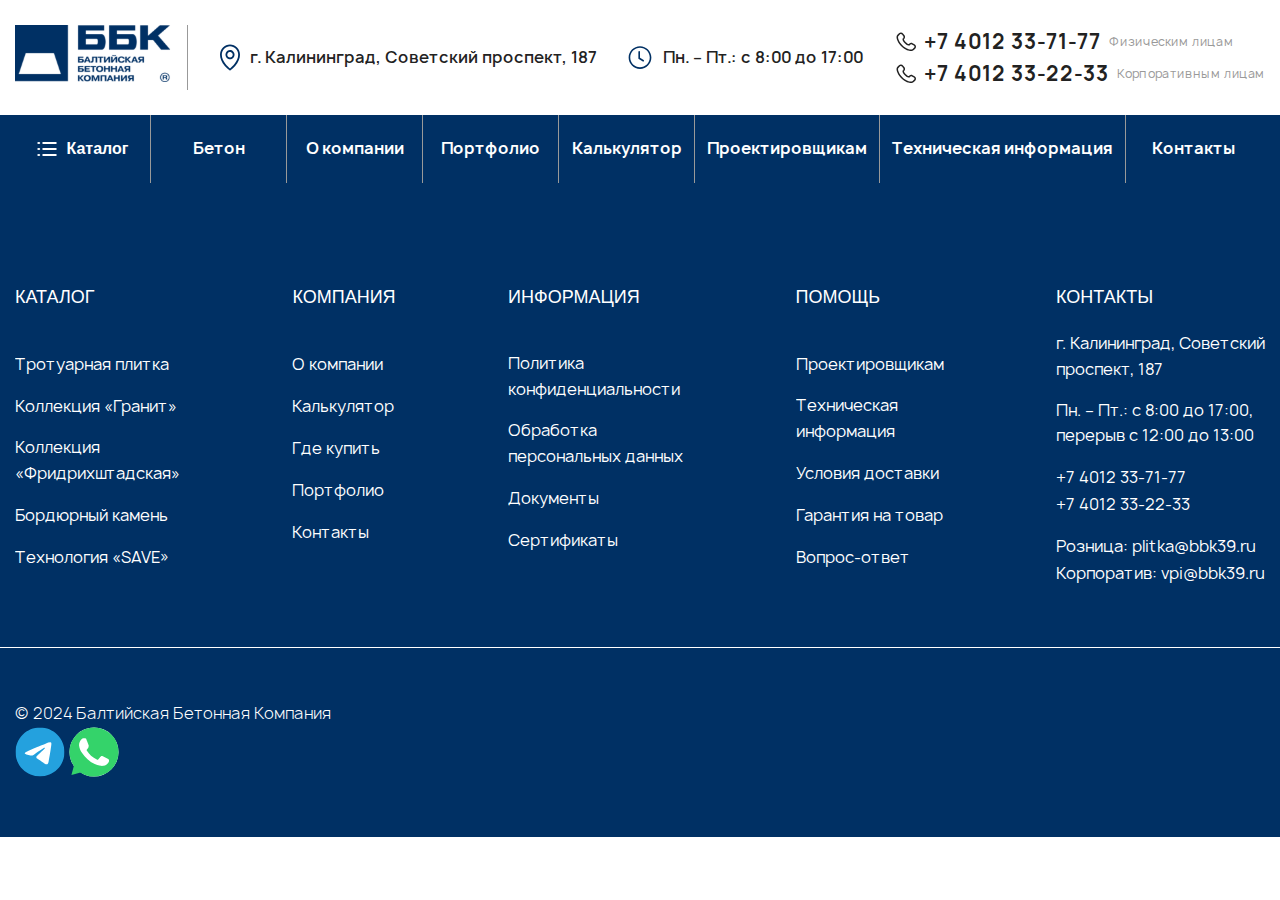
==== index.html @ 53e2f86b "header menu the end" ====
<!DOCTYPE html>
<html lang="ru">
<head>
    <meta charset="UTF-8">
    <meta name="viewport" content="width=device-width, initial-scale=1.0">
    <title>BBK</title>
    <link rel="icon" href="./images/icons/icon.svg">
    <!-- Swiper css -->
    <link rel="stylesheet" href="https://cdn.jsdelivr.net/npm/swiper@11/swiper-bundle.min.css" />
    <!-- css file -->
    <!-- bootstrap -->
    <link href="https://cdn.jsdelivr.net/npm/bootstrap@5.3.2/dist/css/bootstrap.min.css" rel="stylesheet" integrity="sha384-T3c6CoIi6uLrA9TneNEoa7RxnatzjcDSCmG1MXxSR1GAsXEV/Dwwykc2MPK8M2HN" crossorigin="anonymous">
    <!-- bootstrap -->
    <!-- fonts -->
    <link rel="stylesheet" href="./fonts/Manrope/stylesheet.css">
    <!-- fonts -->
    <!-- css link -->
    <link rel="stylesheet" href="./css/style.css">
    <!-- css link -->
</head>
<body>
    <div class="wrapper">

        <!-- header -->
        <header class="header">
            <div class="header_top">
                <div class="main_container">
                    <a href="/" class="header_logo">
                        <img src="./images/logo/header_logo.svg" alt="">
                    </a>
                    <ul class="header_location">
                        <li>
                            <svg width="20" height="27" viewBox="0 0 20 27" fill="none" xmlns="http://www.w3.org/2000/svg">
                                <path d="M10 6.07148C9.10099 6.07148 8.22218 6.34379 7.47468 6.85395C6.72718 7.36412 6.14458 8.08925 5.80055 8.93763C5.45651 9.78601 5.3665 10.7195 5.54188 11.6202C5.71727 12.5208 6.15019 13.3481 6.78588 13.9974C7.42157 14.6467 8.23149 15.0889 9.11323 15.2681C9.99496 15.4472 10.9089 15.3553 11.7395 15.0039C12.57 14.6525 13.2799 14.0574 13.7794 13.2938C14.2789 12.5303 14.5455 11.6327 14.5455 10.7144C14.5455 9.48301 14.0666 8.30207 13.2141 7.43136C12.3617 6.56065 11.2055 6.07148 10 6.07148ZM10 13.5001C9.4606 13.5001 8.93331 13.3367 8.48481 13.0306C8.03631 12.7245 7.68675 12.2895 7.48033 11.7804C7.27391 11.2714 7.2199 10.7113 7.32513 10.1709C7.43036 9.63054 7.69011 9.13416 8.07153 8.74457C8.45294 8.35498 8.9389 8.08966 9.46794 7.98217C9.99697 7.87468 10.5453 7.92985 11.0437 8.1407C11.542 8.35154 11.968 8.7086 12.2676 9.16671C12.5673 9.62483 12.7273 10.1634 12.7273 10.7144C12.7273 11.4532 12.4399 12.1618 11.9285 12.6842C11.417 13.2066 10.7233 13.5001 10 13.5001ZM10 0.5C7.34876 0.503072 4.80697 1.58021 2.93225 3.49512C1.05754 5.41002 0.00300765 8.00631 0 10.7144C0 14.3591 1.64886 18.222 4.77273 21.8864C6.17639 23.5422 7.7562 25.0333 9.48295 26.332C9.63581 26.4413 9.81792 26.5 10.0045 26.5C10.1912 26.5 10.3733 26.4413 10.5261 26.332C12.2497 25.0327 13.8264 23.5417 15.2273 21.8864C18.3466 18.222 20 14.3591 20 10.7144C19.997 8.00631 18.9425 5.41002 17.0677 3.49512C15.193 1.58021 12.6512 0.503072 10 0.5ZM10 24.411C8.12159 22.902 1.81818 17.3595 1.81818 10.7144C1.81818 8.49791 2.68019 6.37222 4.21458 4.80494C5.74897 3.23765 7.83005 2.35716 10 2.35716C12.17 2.35716 14.251 3.23765 15.7854 4.80494C17.3198 6.37222 18.1818 8.49791 18.1818 10.7144C18.1818 17.3572 11.8784 22.902 10 24.411Z" fill="#003064"/>
                            </svg>
                            г. Калининград, Советский проспект, 187
                        </li>
                        <li>
                            <svg width="26" height="27" viewBox="0 0 26 27" fill="none" xmlns="http://www.w3.org/2000/svg">
                                <path d="M13 24.875C6.7275 24.875 1.625 19.7725 1.625 13.5C1.625 7.2275 6.7275 2.125 13 2.125C19.2725 2.125 24.375 7.2275 24.375 13.5C24.375 19.7725 19.2725 24.875 13 24.875ZM13 3.75C7.62125 3.75 3.25 8.12125 3.25 13.5C3.25 18.8787 7.62125 23.25 13 23.25C18.3787 23.25 22.75 18.8787 22.75 13.5C22.75 8.12125 18.3787 3.75 13 3.75Z" fill="#003064"/>
                                <path d="M16.25 17.5625C16.1038 17.5625 15.9575 17.53 15.8275 17.4488L11.765 15.0113C11.6452 14.9383 11.5464 14.8357 11.478 14.7132C11.4097 14.5908 11.3742 14.4527 11.375 14.3125V7.8125C11.375 7.3575 11.7325 7 12.1875 7C12.6425 7 13 7.3575 13 7.8125V13.8575L16.6725 16.0512C16.8238 16.144 16.9407 16.2835 17.0055 16.4486C17.0704 16.6137 17.0796 16.7955 17.0319 16.9664C16.9841 17.1373 16.8819 17.2879 16.7408 17.3955C16.5997 17.503 16.4274 17.5617 16.25 17.5625Z" fill="#003064"/>
                            </svg>
                            Пн. – Пт.: с 8:00 до 17:00
                        </li>
                    </ul>
                    <ul class="header_contact">
                        <li>
                            <a href="tel:+74012337177">
                                <svg width="20" height="19" viewBox="0 0 20 19" fill="none" xmlns="http://www.w3.org/2000/svg">
                                    <path d="M13.8792 13.141L14.3352 12.688L13.2762 11.624L12.8222 12.077L13.8792 13.141ZM15.8642 12.498L17.7752 13.537L18.4902 12.219L16.5802 11.181L15.8642 12.498ZM18.1422 15.601L16.7222 17.014L17.7792 18.077L19.1992 16.665L18.1422 15.601ZM15.8562 17.468C14.4062 17.604 10.6562 17.483 6.59417 13.445L5.53617 14.508C9.96817 18.915 14.1872 19.131 15.9962 18.962L15.8562 17.468ZM6.59417 13.445C2.72317 9.59496 2.08117 6.35796 2.00117 4.95296L0.503173 5.03796C0.603173 6.80596 1.39817 10.394 5.53617 14.508L6.59417 13.445ZM7.96917 7.26496L8.25617 6.97896L7.20017 5.91596L6.91317 6.20096L7.96917 7.26496ZM8.48417 3.34396L7.22417 1.65996L6.02317 2.55996L7.28317 4.24296L8.48417 3.34396ZM2.98317 1.29296L1.41317 2.85296L2.47117 3.91696L4.04017 2.35696L2.98317 1.29296ZM7.44117 6.73296C6.91117 6.20096 6.91117 6.20096 6.91117 6.20296H6.90917L6.90617 6.20696C6.85865 6.25487 6.8161 6.30748 6.77917 6.36396C6.72517 6.44396 6.66617 6.54896 6.61617 6.68196C6.49445 7.02529 6.46412 7.39437 6.52817 7.75296C6.66217 8.61796 7.25817 9.76096 8.78417 11.279L9.84217 10.215C8.41317 8.79496 8.07317 7.93096 8.01017 7.52296C7.98017 7.32896 8.01117 7.23296 8.02017 7.21096C8.02617 7.19763 8.02617 7.19563 8.02017 7.20496C8.01126 7.21876 8.00122 7.2318 7.99017 7.24396L7.98017 7.25396L7.97017 7.26296L7.44117 6.73296ZM8.78417 11.279C10.3112 12.797 11.4602 13.389 12.3262 13.521C12.7692 13.589 13.1262 13.535 13.3972 13.434C13.549 13.3784 13.6908 13.2987 13.8172 13.198L13.8672 13.153L13.8742 13.147L13.8772 13.144L13.8782 13.142C13.8782 13.142 13.8792 13.141 13.3502 12.609C12.8202 12.077 12.8232 12.076 12.8232 12.076L12.8252 12.074L12.8272 12.072L12.8332 12.067L12.8432 12.057L12.8812 12.027C12.8905 12.021 12.8882 12.0216 12.8742 12.029C12.8492 12.038 12.7512 12.069 12.5542 12.039C12.1402 11.975 11.2702 11.635 9.84217 10.215L8.78417 11.279ZM7.22417 1.65896C6.20417 0.29896 4.20017 0.0829599 2.98317 1.29296L4.04017 2.35696C4.57217 1.82796 5.51617 1.88296 6.02317 2.55996L7.22417 1.65896ZM2.00217 4.95396C1.98217 4.60796 2.14117 4.24596 2.47117 3.91796L1.41217 2.85396C0.875174 3.38796 0.452173 4.14396 0.503173 5.03796L2.00217 4.95396ZM16.7222 17.014C16.4482 17.288 16.1522 17.442 15.8572 17.469L15.9962 18.962C16.7312 18.893 17.3322 18.523 17.7802 18.078L16.7222 17.014ZM8.25617 6.97896C9.24117 5.99996 9.31417 4.45296 8.48517 3.34496L7.28417 4.24396C7.68717 4.78296 7.62717 5.48996 7.19917 5.91696L8.25617 6.97896ZM17.7762 13.538C18.5932 13.982 18.7202 15.028 18.1432 15.602L19.2012 16.665C20.5412 15.332 20.1282 13.109 18.4912 12.22L17.7762 13.538ZM14.3352 12.689C14.7192 12.307 15.3372 12.213 15.8652 12.499L16.5812 11.182C15.4972 10.592 14.1532 10.755 13.2772 11.625L14.3352 12.689Z" fill="#222222"/>
                                </svg>
                                +7 4012 33-71-77
                            </a>
                            <span>
                                Физическим лицам
                            </span>
                        </li>
                        <li>
                            <a href="tel:+74012332233">
                                <svg width="20" height="19" viewBox="0 0 20 19" fill="none" xmlns="http://www.w3.org/2000/svg">
                                    <path d="M13.8792 13.141L14.3352 12.688L13.2762 11.624L12.8222 12.077L13.8792 13.141ZM15.8642 12.498L17.7752 13.537L18.4902 12.219L16.5802 11.181L15.8642 12.498ZM18.1422 15.601L16.7222 17.014L17.7792 18.077L19.1992 16.665L18.1422 15.601ZM15.8562 17.468C14.4062 17.604 10.6562 17.483 6.59417 13.445L5.53617 14.508C9.96817 18.915 14.1872 19.131 15.9962 18.962L15.8562 17.468ZM6.59417 13.445C2.72317 9.59496 2.08117 6.35796 2.00117 4.95296L0.503173 5.03796C0.603173 6.80596 1.39817 10.394 5.53617 14.508L6.59417 13.445ZM7.96917 7.26496L8.25617 6.97896L7.20017 5.91596L6.91317 6.20096L7.96917 7.26496ZM8.48417 3.34396L7.22417 1.65996L6.02317 2.55996L7.28317 4.24296L8.48417 3.34396ZM2.98317 1.29296L1.41317 2.85296L2.47117 3.91696L4.04017 2.35696L2.98317 1.29296ZM7.44117 6.73296C6.91117 6.20096 6.91117 6.20096 6.91117 6.20296H6.90917L6.90617 6.20696C6.85865 6.25487 6.8161 6.30748 6.77917 6.36396C6.72517 6.44396 6.66617 6.54896 6.61617 6.68196C6.49445 7.02529 6.46412 7.39437 6.52817 7.75296C6.66217 8.61796 7.25817 9.76096 8.78417 11.279L9.84217 10.215C8.41317 8.79496 8.07317 7.93096 8.01017 7.52296C7.98017 7.32896 8.01117 7.23296 8.02017 7.21096C8.02617 7.19763 8.02617 7.19563 8.02017 7.20496C8.01126 7.21876 8.00122 7.2318 7.99017 7.24396L7.98017 7.25396L7.97017 7.26296L7.44117 6.73296ZM8.78417 11.279C10.3112 12.797 11.4602 13.389 12.3262 13.521C12.7692 13.589 13.1262 13.535 13.3972 13.434C13.549 13.3784 13.6908 13.2987 13.8172 13.198L13.8672 13.153L13.8742 13.147L13.8772 13.144L13.8782 13.142C13.8782 13.142 13.8792 13.141 13.3502 12.609C12.8202 12.077 12.8232 12.076 12.8232 12.076L12.8252 12.074L12.8272 12.072L12.8332 12.067L12.8432 12.057L12.8812 12.027C12.8905 12.021 12.8882 12.0216 12.8742 12.029C12.8492 12.038 12.7512 12.069 12.5542 12.039C12.1402 11.975 11.2702 11.635 9.84217 10.215L8.78417 11.279ZM7.22417 1.65896C6.20417 0.29896 4.20017 0.0829599 2.98317 1.29296L4.04017 2.35696C4.57217 1.82796 5.51617 1.88296 6.02317 2.55996L7.22417 1.65896ZM2.00217 4.95396C1.98217 4.60796 2.14117 4.24596 2.47117 3.91796L1.41217 2.85396C0.875174 3.38796 0.452173 4.14396 0.503173 5.03796L2.00217 4.95396ZM16.7222 17.014C16.4482 17.288 16.1522 17.442 15.8572 17.469L15.9962 18.962C16.7312 18.893 17.3322 18.523 17.7802 18.078L16.7222 17.014ZM8.25617 6.97896C9.24117 5.99996 9.31417 4.45296 8.48517 3.34496L7.28417 4.24396C7.68717 4.78296 7.62717 5.48996 7.19917 5.91696L8.25617 6.97896ZM17.7762 13.538C18.5932 13.982 18.7202 15.028 18.1432 15.602L19.2012 16.665C20.5412 15.332 20.1282 13.109 18.4912 12.22L17.7762 13.538ZM14.3352 12.689C14.7192 12.307 15.3372 12.213 15.8652 12.499L16.5812 11.182C15.4972 10.592 14.1532 10.755 13.2772 11.625L14.3352 12.689Z" fill="#222222"/>
                                </svg>
                                +7 4012 33-22-33
                            </a>
                            <span>
                                Корпоративным лицам
                            </span>
                        </li>
                    </ul>
                    <button class="header_burger">
                        <svg width="30" height="20" viewBox="0 0 30 20" fill="none" xmlns="http://www.w3.org/2000/svg">
                            <rect y="0.5" width="30" height="3" rx="1" fill="#003064"/>
                            <rect y="8.5" width="30" height="3" rx="1" fill="#003064"/>
                            <rect y="16.5" width="30" height="3" rx="1" fill="#003064"/>
                        </svg>
                    </button>
                </div>
            </div>
            <div class="header_bottom">
                <div class="main_container">
                    <ul>
                        <li>
                            <button>
                                <svg width="20" height="14" viewBox="0 0 20 14" fill="none" xmlns="http://www.w3.org/2000/svg">
                                    <ellipse cx="1.75" cy="1" rx="1.5" ry="1" fill="white"/>
                                    <path d="M6.25 1H18.75" stroke="white" stroke-width="2" stroke-linecap="round"/>
                                    <ellipse cx="1.75" cy="7" rx="1.5" ry="1" fill="white"/>
                                    <path d="M6.25 7H18.75" stroke="white" stroke-width="2" stroke-linecap="round"/>
                                    <ellipse cx="1.75" cy="13" rx="1.5" ry="1" fill="white"/>
                                    <path d="M6.25 13H18.75" stroke="white" stroke-width="2" stroke-linecap="round"/>
                                </svg>
                                Каталог
                            </button>
                        </li>
                        <li>
                            <a href="#">
                                Бетон
                            </a>
                        </li>
                        <li>
                            <a href="#">
                                О компании
                            </a>
                        </li>
                        <li>
                            <a href="#">
                                Портфолио
                            </a>
                        </li>
                        <li>
                            <a href="#">
                                Калькулятор
                            </a>
                        </li>
                        <li>
                            <a href="#">
                                Проектировщикам
                            </a>
                        </li>
                        <li>
                            <a href="#">
                                Техническая информация
                            </a>
                        </li>
                        <li>
                            <a href="#">
                                Контакты
                            </a>
                        </li>
                    </ul>
                </div>
            </div>
        </header>
        <!-- header -->

        <!-- header_menu -->
        <div class="header_menu_bg">
            <div class="header_menu">
                <div class="header_menu_head">
                    <div class="main_container">
                        <a href="/" class="header_logo">
                            <img src="./images/logo/header_logo.svg" alt="">
                        </a>
                        <button class="header_menu_close">
                            <svg width="14" height="14" viewBox="0 0 14 14" fill="none" xmlns="http://www.w3.org/2000/svg">
                                <path d="M1 13L13 1M13 13L1 1" stroke="#999999" stroke-linecap="round"/>
                            </svg>
                        </button>
                    </div>
                </div>
                <div class="main_container">
                    <ul class="header_menu_link">
                        <li>
                            <a href="#" class="catalog_btn">
                                Каталог
                                <svg width="6" height="8" viewBox="0 0 6 8" fill="none" xmlns="http://www.w3.org/2000/svg">
                                    <path d="M6 3.99805L1.5 7.02913L1.5 0.966958L6 3.99805Z" fill="#003064"/>
                                </svg>
                            </a>
                        </li>
                        <li>
                            <a href="#">
                                Бетон
                            </a>
                        </li>
                        <li>
                            <a href="#">
                                О компании
                            </a>
                        </li>
                        <li>
                            <a href="#">
                                О компании
                            </a>
                        </li>
                        <li>
                            <a href="#">
                                Калькулятор
                            </a>
                        </li>
                        <li>
                            <a href="#">
                                Проектировщикам
                            </a>
                        </li>
                        <li>
                            <a href="#">
                                Техническая информация
                            </a>
                        </li>
                        <li>
                            <a href="#">
                                Контакты
                            </a>
                        </li>
                    </ul>
                    <div class="catalog_in">
                        <button class="catalog_close">
                            <svg width="6" height="8" viewBox="0 0 6 8" fill="none" xmlns="http://www.w3.org/2000/svg">
                                <g opacity="0.9">
                                <path d="M0 4.00195L4.5 0.970866V7.03304L0 4.00195Z" fill="#003064"/>
                                </g>
                            </svg>
                            Меню
                        </button>
                        <button class="title_block active">
                            <svg width="23" height="23" viewBox="0 0 23 23" fill="none" xmlns="http://www.w3.org/2000/svg">
                                <rect x="0.5" y="0.5" width="22" height="22" stroke="#003064"/>
                                <rect x="4" y="3" width="7" height="9" rx="1" fill="#003064"/>
                                <rect x="12" y="10" width="7" height="10" rx="1" fill="#003064"/>
                                <rect x="12" y="3" width="7" height="6" rx="1" fill="#003064"/>
                                <rect x="4" y="14" width="7" height="6" rx="1" fill="#003064"/>
                            </svg>
                            Тротуарная плитка
                        </button>
                        <div class="catalog_in_block">
                            <span>
                                Группа эксплуатации А, Б (h-60 мм)
                            </span>
                            <div class="icons">
                                <svg width="23" height="23" viewBox="0 0 23 23" fill="none" xmlns="http://www.w3.org/2000/svg">
                                    <path d="M22.5032 19.7228H21.1465V19.0068H22.5032V19.7228Z" fill="#003064"/>
                                    <path d="M6.306 19.7228H3.33789V19.0068H6.306V19.7228ZM10.7586 19.7228H7.79049V19.0068H10.7586V19.7228ZM15.2112 19.7228H12.2431V19.0068H15.2112V19.7228ZM19.6629 19.7228H16.6948V19.0068H19.6629V19.7228Z" fill="#003064"/>
                                    <path d="M1.85475 19.7228H0.498047V19.0068H1.85475V19.7228Z" fill="#003064"/>
                                    <path d="M9.88463 9.92206C9.97741 9.92206 10.0483 9.9667 10.0772 9.98771C10.2514 10.119 10.2076 10.3238 10.1936 10.3912L10.1201 10.814C10.0527 11.2079 9.98529 11.6017 9.90301 11.9921C9.77785 12.5926 9.92927 13.0258 10.3949 13.3996C10.886 13.7926 11.3665 14.1996 11.8462 14.6066C12.0877 14.8114 12.3293 15.0163 12.5726 15.2202C12.6847 15.313 12.7608 15.4206 12.8107 15.5572L13.3989 17.1765C13.6388 17.8329 13.8777 18.4894 14.1149 19.1468C14.3976 19.0382 14.6725 18.9358 14.9491 18.8395C14.521 17.6693 14.1035 16.5165 13.686 15.3637L13.5127 14.8858C13.4996 14.8491 13.4838 14.8254 13.4558 14.8027L12.9394 14.3703C12.7013 14.1707 12.4641 13.9712 12.2225 13.7751C12.0457 13.6315 11.981 13.4495 12.0247 13.2193C12.0799 12.9287 12.1306 12.6372 12.1823 12.3466L12.5867 10.0831L13.0567 10.603C13.9486 11.5842 15.0138 12.1015 16.3093 12.1812C16.3058 11.881 16.3058 11.586 16.3101 11.2919C15.8226 11.2674 15.3587 11.144 14.9176 10.9243C14.1596 10.5453 13.6458 10.0621 13.3482 9.4494C13.2764 9.3006 13.2212 9.14393 13.1661 8.98812C13.1346 8.89447 13.1022 8.80169 13.0654 8.71066C12.893 8.28527 12.4904 7.9439 12.0168 7.82224C11.5801 7.70932 11.1521 7.79773 10.8116 8.07257C10.3547 8.44019 9.8715 8.78243 9.4041 9.11329C9.19666 9.26034 8.98921 9.40651 8.78352 9.55619C8.71087 9.60958 8.66098 9.64722 8.62684 9.69361C8.15681 10.3457 7.68415 10.9969 7.21062 11.6455C7.45395 11.8171 7.69291 11.9921 7.93011 12.1681C8.09204 11.944 8.25134 11.7252 8.40977 11.5072C8.63122 11.2026 8.85267 10.898 9.06974 10.5917C9.24917 10.3378 9.42948 10.1601 9.63868 10.0341C9.72796 9.94919 9.81286 9.92206 9.88463 9.92206ZM14.0099 19.7314C13.9635 19.7314 13.9145 19.7227 13.8637 19.6999C13.7202 19.6352 13.6685 19.4934 13.6501 19.44C13.3998 18.7459 13.1468 18.0535 12.8948 17.3603L12.3057 15.7401C12.2882 15.6946 12.2672 15.6648 12.2287 15.6316C11.9845 15.4276 11.7411 15.2219 11.4987 15.0163C11.0225 14.6119 10.5464 14.2084 10.0588 13.818C9.43298 13.3164 9.20978 12.6827 9.37784 11.8818C9.45224 11.5273 9.51439 11.1693 9.57566 10.8114C9.55377 10.8394 9.53102 10.87 9.50826 10.9015C9.28944 11.2114 9.06711 11.516 8.84391 11.8223C8.65748 12.0788 8.47104 12.3352 8.28635 12.5934C8.25572 12.6372 8.17344 12.751 8.02377 12.7746C7.87322 12.7965 7.76205 12.7134 7.72004 12.6819C7.40931 12.4499 7.09596 12.2197 6.77648 11.9974C6.73972 11.972 6.6268 11.8932 6.6023 11.7453C6.57779 11.6 6.65656 11.4923 6.6942 11.4407C7.19487 10.7553 7.69466 10.0691 8.19095 9.38026C8.2776 9.25947 8.38264 9.18244 8.46754 9.12117C8.67498 8.97062 8.88418 8.82269 9.09337 8.67477C9.55465 8.34829 10.0308 8.0113 10.4737 7.65418C10.9499 7.2708 11.5442 7.14476 12.1516 7.30144C12.7871 7.46599 13.328 7.92902 13.5626 8.50847C13.6029 8.60825 13.6388 8.70978 13.6738 8.81132C13.7219 8.94874 13.7683 9.08528 13.8313 9.21483C14.079 9.72425 14.5 10.1146 15.1583 10.4437C15.567 10.6477 15.9985 10.7536 16.4388 10.758C16.4931 10.7588 16.6375 10.7606 16.7452 10.8709C16.8169 10.9444 16.8519 11.0451 16.8493 11.1711C16.8414 11.5545 16.8423 11.9387 16.8493 12.3212C16.8502 12.3694 16.8528 12.5155 16.7425 12.6241C16.6314 12.7326 16.4878 12.7265 16.4274 12.7247C15.0655 12.6748 13.8891 12.1742 12.9245 11.2394L12.7109 12.4385C12.6593 12.7326 12.6085 13.0267 12.5525 13.3199C12.8055 13.5554 13.0444 13.7576 13.2843 13.9589L13.7981 14.3887C13.9005 14.4727 13.9722 14.5751 14.0178 14.7029L14.1911 15.1808C14.6261 16.3791 15.0593 17.5774 15.4979 18.7739C15.5189 18.8316 15.5688 18.9656 15.5022 19.103C15.4375 19.2413 15.3001 19.2877 15.2493 19.3052C14.8939 19.4251 14.5429 19.5573 14.1937 19.6921C14.1447 19.7113 14.0808 19.7314 14.0099 19.7314Z" fill="#003064"/>
                                    <path d="M7.59074 18.2423C7.82357 18.4331 8.05027 18.623 8.27347 18.8147L8.44765 18.6038C8.84766 18.1162 9.24854 17.6287 9.66781 17.1587C10.2 16.5608 10.5483 16.0173 10.7628 15.4475C10.7777 15.4089 10.7882 15.3801 10.7969 15.3599C10.7821 15.3468 10.7637 15.3328 10.7435 15.3153L9.97854 14.6746L9.62229 15.7188C9.58028 15.8431 9.52076 15.9499 9.43848 16.047L8.71987 16.9022C8.34437 17.3486 7.96887 17.7959 7.59074 18.2423ZM8.29623 19.4257C8.15706 19.4257 8.05815 19.3399 8.01964 19.3057C7.72991 19.0545 7.43582 18.8077 7.13822 18.567C7.09796 18.5346 6.99117 18.448 6.97804 18.2992C6.96404 18.1512 7.05332 18.0453 7.08745 18.0051C7.49621 17.5237 7.90235 17.0396 8.30936 16.5556L9.02797 15.7022C9.06561 15.6567 9.09274 15.6068 9.11287 15.5472L9.7247 13.7608L11.0893 14.9048C11.3729 15.1437 11.407 15.2663 11.281 15.5954C11.0271 16.2702 10.6464 16.8672 10.0687 17.5158C9.6538 17.9806 9.25817 18.4628 8.86254 18.9451L8.60608 19.2567C8.57107 19.2996 8.47829 19.4117 8.32424 19.4248C8.31461 19.4257 8.30498 19.4257 8.29623 19.4257Z" fill="#003064"/>
                                    <path d="M12.6434 6.8816C12.9226 6.89998 13.2088 6.8002 13.4355 6.60063C13.6692 6.39318 13.8145 6.09734 13.832 5.79011C13.867 5.19754 13.3751 4.62597 12.7992 4.59009C12.4631 4.56733 12.1462 4.67411 11.9064 4.88681C11.6788 5.08813 11.544 5.36997 11.5274 5.67982C11.4933 6.31266 11.9834 6.83958 12.6434 6.8816ZM12.7099 7.42078C12.6758 7.42078 12.6434 7.4199 12.6093 7.41815C11.6508 7.35776 10.9401 6.5805 10.9908 5.65006C11.0162 5.19666 11.214 4.78352 11.5501 4.48505C11.8976 4.17607 12.3563 4.0229 12.8333 4.05353C13.7034 4.10868 14.4202 4.93407 14.3686 5.82074C14.3423 6.27064 14.1314 6.70129 13.7909 7.00326C13.4837 7.2746 13.1029 7.42078 12.7099 7.42078Z" fill="#003064"/>
                                    <path d="M0.70811 22.2919H22.2919V0.70722H0.70811V22.2919ZM23 23H0V0H23V23Z" fill="#003064"/>
                                </svg>
                                <svg width="24" height="23" viewBox="0 0 24 23" fill="none" xmlns="http://www.w3.org/2000/svg">
                                    <path d="M24.0004 19.5927H22.2227V18.7408H24.0004V19.5927Z" fill="#003064"/>
                                    <path d="M6.62548 19.5927H3.55469V18.7408H6.62548V19.5927ZM11.2312 19.5927H8.16042V18.7408H11.2312V19.5927ZM15.8378 19.5927H12.7671V18.7408H15.8378V19.5927ZM20.4436 19.5927H17.3728V18.7408H20.4436V19.5927Z" fill="#003064"/>
                                    <path d="M1.77756 19.5927H0.888672V18.7408H1.77756V19.5927Z" fill="#003064"/>
                                    <path d="M13.1368 15.5908C13.1368 15.3007 12.8816 15.0579 12.5771 15.0562C12.2625 15.0544 12.0027 15.3025 12.0073 15.5987C12.0128 15.8888 12.2743 16.1343 12.5752 16.1308C12.8798 16.1273 13.1368 15.881 13.1368 15.5908ZM10.3116 9.06973C10.0464 9.06973 9.78114 9.06798 9.51591 9.0706C9.30189 9.07236 9.17933 9.17228 9.17842 9.33794C9.1775 9.50359 9.30189 9.60877 9.51408 9.60965C10.0391 9.61315 10.564 9.61228 11.089 9.60965C11.2985 9.60877 11.432 9.50009 11.4329 9.33969C11.4338 9.18017 11.2994 9.07236 11.0909 9.0706C10.8311 9.06798 10.5714 9.06973 10.3116 9.06973ZM8.0434 15.3147H10.1689C10.2284 15.3147 10.2915 15.3305 10.275 15.2306C10.1753 14.6267 9.91193 14.1034 9.45829 13.6704C9.39975 13.6135 9.37048 13.6135 9.3211 13.6775C8.90312 14.2174 8.48241 14.7538 8.0434 15.3147ZM10.768 11.8307C10.436 12.2558 10.125 12.6607 9.80492 13.0595C9.74547 13.1349 9.74364 13.1726 9.81681 13.2392C10.3162 13.6985 10.639 14.2516 10.7936 14.8993C10.8274 15.0369 10.7671 15.235 10.907 15.2998C11.0323 15.3586 11.2116 15.3104 11.3661 15.3165C11.443 15.3182 11.486 15.2998 11.5107 15.2236C11.5701 15.0439 11.678 14.8879 11.8335 14.7713C11.9085 14.7161 11.8994 14.6653 11.8719 14.5978C11.7832 14.3813 11.6963 14.1648 11.6094 13.9483C11.3314 13.2488 11.0534 12.5494 10.768 11.8307ZM11.2829 11.5248C11.2829 11.5449 11.2783 11.5616 11.2829 11.5756C11.6597 12.5257 12.0375 13.4767 12.4143 14.4269C12.4381 14.4856 12.4609 14.5136 12.5442 14.5075C12.6566 14.4978 12.7783 14.5005 12.8844 14.5504C12.9841 14.5969 13.0298 14.5496 13.0838 14.4794C13.8145 13.5425 14.548 12.6073 15.2797 11.6694C15.3136 11.6273 15.3712 11.5923 15.3675 11.5248H11.2829ZM7.42147 12.8851C7.27147 12.8772 7.07758 12.893 6.88917 12.9333C5.32886 13.2655 4.41609 14.6845 4.68498 16.0896C4.95936 17.5244 6.45839 18.5376 7.94554 18.2668C9.16287 18.045 10.0336 17.1957 10.2604 16.0265C10.2906 15.8704 10.2403 15.8643 10.1104 15.8643C9.26896 15.8687 8.42662 15.8669 7.58518 15.8669C7.43793 15.8669 7.2916 15.8669 7.21385 15.7162C7.13886 15.5689 7.21111 15.455 7.30166 15.3393C7.81475 14.688 8.32327 14.0333 8.83727 13.3821C8.90587 13.2953 8.91501 13.2611 8.80069 13.2033C8.38089 12.9947 7.93913 12.8807 7.42147 12.8851ZM14.8489 15.5391C14.8563 15.8126 14.8755 16.0387 14.9349 16.2614C15.2971 17.6208 16.7202 18.5104 18.1433 18.2694C19.7293 18.0012 20.7399 16.562 20.4591 15.0921C20.1783 13.617 18.6272 12.6151 17.1007 12.9403C16.9562 12.971 16.9534 13.0061 16.9992 13.12C17.3056 13.8773 17.6065 14.6363 17.9083 15.3945C17.9339 15.4585 17.9604 15.5216 17.9595 15.5935C17.9568 15.7276 17.8845 15.817 17.7565 15.8512C17.6293 15.8845 17.5132 15.852 17.4391 15.739C17.4071 15.6899 17.3851 15.6347 17.3632 15.5803C17.0623 14.8222 16.7586 14.064 16.4641 13.3032C16.4184 13.1831 16.3827 13.1787 16.2757 13.241C15.3566 13.7765 14.8892 14.5601 14.8489 15.5391ZM21.082 16.0133C20.9896 16.2368 20.9749 16.4805 20.8807 16.704C20.3786 17.8951 19.4805 18.6261 18.1479 18.8163C16.3763 19.0679 14.7108 17.9398 14.3395 16.264C14.0377 14.8984 14.7026 13.4767 15.9703 12.779C16.1989 12.6528 16.1989 12.6528 16.102 12.4083C16.0306 12.2251 15.9593 12.0428 15.887 11.8587C15.8321 11.857 15.8184 11.9034 15.7946 11.9341C15.041 12.8974 14.2883 13.8598 13.5328 14.8213C13.4789 14.8896 13.4716 14.9317 13.5246 15.0124C13.7734 15.391 13.7789 15.7854 13.5328 16.1641C13.2905 16.5383 12.9201 16.7145 12.4646 16.6742C12.0155 16.6339 11.6963 16.3928 11.5244 15.994C11.4786 15.8897 11.4283 15.8582 11.3195 15.8652C11.1768 15.8757 11.0076 15.8284 10.896 15.8871C10.7808 15.9467 10.8366 16.1273 10.8037 16.2526C10.4378 17.6287 9.547 18.5131 8.09187 18.7944C6.48034 19.1056 4.90266 18.2589 4.30542 16.7986C3.67069 15.2446 4.26975 13.6038 5.77793 12.7659C6.82515 12.1839 7.91627 12.169 9.00556 12.6905C9.27171 12.8185 9.26896 12.8255 9.45188 12.5915C9.78389 12.1673 10.1131 11.7404 10.4497 11.3206C10.5082 11.2469 10.5174 11.19 10.4817 11.1067C10.3647 10.8271 10.2549 10.5457 10.147 10.2635C10.1177 10.1855 10.0839 10.1461 9.98418 10.1513C9.79669 10.1618 9.60828 10.1566 9.41987 10.1522C8.96532 10.1399 8.59307 9.7718 8.59307 9.33794C8.59399 8.91021 8.95891 8.53594 9.40433 8.52893C10.0025 8.52017 10.6006 8.52017 11.1988 8.52893C11.6561 8.53594 12.0119 8.90845 12.0064 9.35283C12.0018 9.78319 11.6378 10.139 11.1878 10.1522C11.0662 10.1557 10.9436 10.1575 10.822 10.1531C10.7406 10.1504 10.7268 10.1785 10.7543 10.2451C10.8403 10.4572 10.9281 10.6676 11.0067 10.8814C11.0369 10.963 11.0918 10.9638 11.1613 10.9638C12.5688 10.963 13.9755 10.9621 15.3831 10.9656C15.523 10.9665 15.5175 10.9261 15.4745 10.8218C15.3309 10.4739 15.1956 10.1224 15.0593 9.77092C14.9541 9.50272 15.0739 9.33443 15.3721 9.33005C15.5715 9.32742 15.7709 9.33443 15.9703 9.32654C16.3516 9.31076 16.6242 9.12933 16.7943 8.80327C16.8291 8.73754 16.8538 8.66216 16.905 8.60957C17.0019 8.51228 17.1263 8.49212 17.2525 8.56136C17.3879 8.63586 17.4199 8.75682 17.3797 8.89092C17.2324 9.38264 16.6782 9.8165 16.1413 9.86821C16.0096 9.87961 15.8788 9.90064 15.7206 9.88837C15.8559 10.2285 15.9831 10.5501 16.1111 10.8727C16.305 11.3609 16.5007 11.8473 16.6919 12.3373C16.7257 12.4258 16.7559 12.4556 16.8666 12.4284C18.5019 12.0261 20.1427 12.8702 20.7865 14.2586C20.9192 14.5452 21.0134 14.8423 21.049 15.1543C21.0518 15.1789 21.0454 15.2078 21.082 15.2175V16.0133Z" fill="#003064"/>
                                    <path d="M0.737986 22.2919H23.2602V0.70722H0.737986V22.2919ZM24 23H0V0H24V23Z" fill="#003064"/>
                                </svg>
                                <svg width="23" height="23" viewBox="0 0 23 23" fill="none" xmlns="http://www.w3.org/2000/svg">
                                    <path d="M14.4125 9.14301C14.4125 8.38928 14.4116 7.64257 14.4142 6.89672C14.4142 6.81083 14.3949 6.78191 14.3047 6.78366C13.9795 6.78805 13.6535 6.78805 13.3274 6.78366C13.2433 6.78279 13.2275 6.81171 13.2284 6.88796C13.2319 7.22714 13.2319 7.56807 13.2275 7.90812C13.2275 7.97736 13.2547 8.02118 13.2994 8.06588C13.6412 8.40506 13.9813 8.74687 14.3231 9.08692C14.345 9.10796 14.3599 9.14301 14.4125 9.14301ZM8.27833 16.3552C8.27833 17.0449 8.28096 17.7347 8.2757 18.4244C8.27482 18.5331 8.30024 18.5646 8.41418 18.5646C9.302 18.5594 10.1907 18.5594 11.0785 18.5638C11.1872 18.5646 11.2188 18.541 11.2188 18.427C11.2144 17.0519 11.2144 15.6768 11.2179 14.3026C11.2179 14.1956 11.1968 14.1615 11.082 14.1623C10.1933 14.1667 9.3055 14.1658 8.4168 14.1623C8.30988 14.1623 8.27395 14.1834 8.2757 14.299C8.28096 14.9844 8.27833 15.6689 8.27833 16.3552ZM16.3345 11.8889C16.302 11.8547 16.274 11.8231 16.2451 11.7933C14.1092 9.65835 11.9742 7.52337 9.841 5.38576C9.76037 5.30425 9.72006 5.31301 9.64556 5.38839C9.01628 6.02292 8.3835 6.65308 7.75247 7.28498C6.25202 8.78543 4.75245 10.2868 3.2485 11.7837C3.1556 11.8748 3.16524 11.9195 3.25288 11.9993C3.39661 12.1281 3.53509 12.2657 3.66393 12.4103C3.74719 12.5032 3.79276 12.5059 3.88566 12.4121C5.74983 10.5418 7.61925 8.675 9.48693 6.80733C9.67886 6.61539 9.80945 6.61539 10.0031 6.80908C10.7613 7.56719 11.5194 8.3253 12.2784 9.08517C13.3949 10.2 14.5115 11.3157 15.6254 12.434C15.6903 12.4989 15.7254 12.5164 15.7955 12.4384C15.9453 12.2736 16.1075 12.122 16.2644 11.9651C16.2871 11.9415 16.3082 11.9169 16.3345 11.8889ZM14.4125 15.2859C14.4125 14.2368 14.4116 13.1877 14.4133 12.1387C14.4133 12.0484 14.3941 11.98 14.3266 11.9134C12.8279 10.4182 11.3309 8.92128 9.83662 7.42083C9.75862 7.34283 9.72268 7.35159 9.64994 7.42433C8.15826 8.9204 6.66482 10.4138 5.16876 11.9055C5.10741 11.9686 5.08199 12.0282 5.08199 12.1159C5.08462 14.2193 5.08462 16.3218 5.08111 18.4253C5.08111 18.5331 5.10565 18.5655 5.21784 18.5646C6.0075 18.5585 6.79629 18.5585 7.58595 18.5646C7.70076 18.5655 7.73319 18.5427 7.73319 18.4209C7.72793 16.9467 7.72968 15.4726 7.72968 13.9976C7.72968 13.6855 7.80769 13.6084 8.12583 13.6084H11.3581C11.6859 13.6084 11.763 13.6829 11.763 14.0046C11.763 15.4743 11.7639 16.9441 11.7604 18.4139C11.7595 18.5252 11.777 18.5655 11.9015 18.5646C12.6955 18.5576 13.4896 18.5594 14.2836 18.5638C14.3897 18.5646 14.4151 18.5401 14.4151 18.4332C14.4107 17.3841 14.4125 16.335 14.4125 15.2859ZM4.74982 19.1036C4.57454 19.0432 4.52546 18.9695 4.52546 18.7627C4.52546 16.7539 4.52546 14.746 4.52546 12.7373V12.5471C4.34403 12.7302 4.18803 12.8889 4.0294 13.0475C3.84447 13.2316 3.7095 13.2316 3.5237 13.0458C3.21607 12.739 2.90844 12.4323 2.60169 12.1229C2.43167 11.9528 2.43254 11.8205 2.60257 11.6496C4.90144 9.34985 7.20032 7.05097 9.50007 4.7521C9.67536 4.57769 9.81559 4.57944 9.99613 4.75999C10.8445 5.60925 11.6938 6.45763 12.5422 7.30602C12.5772 7.34195 12.6096 7.37964 12.6692 7.44449C12.6692 7.13073 12.6684 6.85904 12.6692 6.58734C12.6701 6.32617 12.7692 6.22538 13.0268 6.22538C13.5614 6.22538 14.0952 6.2245 14.6289 6.22538C14.8629 6.22625 14.962 6.32704 14.9629 6.5628C14.9629 7.57333 14.9637 8.58473 14.9611 9.59613C14.9602 9.68728 14.9839 9.75126 15.0505 9.81786C15.6412 10.4024 16.2284 10.9914 16.8156 11.5804C16.8805 11.6452 16.9418 11.7153 17.0049 11.7828V11.9809C16.9909 11.9993 16.9795 12.0186 16.9637 12.0352C16.6009 12.3998 16.2407 12.7671 15.8726 13.1264C15.7788 13.2175 15.6289 13.2026 15.5247 13.1097C15.4396 13.0344 15.3625 12.9511 15.2819 12.8713C15.182 12.7714 15.0821 12.6715 14.9629 12.5532V12.7443V18.7802C14.9629 18.9748 14.9111 19.0475 14.7376 19.1036C14.7052 19.1028 14.6719 19.1001 14.6395 19.1001H4.96192C4.89093 19.1001 4.81994 19.1019 4.74982 19.1036Z" fill="#003064"/>
                                    <path d="M14.7378 19.1041C14.7343 19.1129 14.7343 19.1208 14.7352 19.1287H4.75175C4.75438 19.1208 4.75351 19.112 4.75 19.1041C4.82011 19.1024 4.8911 19.1006 4.9621 19.1006H14.6388C14.6721 19.1006 14.7045 19.1032 14.7378 19.1041Z" fill="#003064"/>
                                    <path d="M19.8498 17.143C19.6386 17.377 19.3573 17.5295 19.0505 17.5804L19.0129 16.9055L19.5291 16.3902C19.5676 16.3516 19.5676 16.2876 19.5291 16.2491C19.4896 16.2105 19.4265 16.2105 19.388 16.2491L18.998 16.6391L18.9734 16.2017L19.21 15.9651C19.2495 15.9265 19.2495 15.8634 19.21 15.8249C19.1715 15.7854 19.1084 15.7854 19.0698 15.8249L18.9585 15.9353L18.9208 15.2526C18.9182 15.2 18.8744 15.1588 18.8218 15.1588C18.7692 15.1588 18.7254 15.2 18.7228 15.2526L18.6623 16.3376L18.2556 15.9309C18.2162 15.8915 18.1531 15.8915 18.1145 15.9309C18.0759 15.9695 18.0759 16.0326 18.1145 16.0712L18.6474 16.604L18.593 17.5804C17.9278 17.4708 17.4353 16.8959 17.4353 16.2131C17.4353 15.6286 17.6027 14.8643 17.8621 14.2666C18.1461 13.611 18.4958 13.235 18.8218 13.235C19.1469 13.235 19.4966 13.611 19.7806 14.2666C20.04 14.8643 20.2074 15.6286 20.2074 16.2131C20.2074 16.5576 20.0803 16.888 19.8498 17.143ZM18.7149 18.9792L18.8218 17.0554L18.9287 18.9792H18.7149ZM19.9638 14.1877C19.6413 13.4445 19.2363 13.0361 18.8218 13.0361C18.4072 13.0361 18.0015 13.4445 17.6798 14.1877C17.4064 14.8187 17.2363 15.5944 17.2363 16.2131C17.2363 17.001 17.8104 17.6636 18.5816 17.7811L18.515 18.9792H18.3976C18.3424 18.9792 18.2977 19.0238 18.2977 19.0791C18.2977 19.1334 18.3424 19.1781 18.3976 19.1781H19.246C19.3012 19.1781 19.3459 19.1334 19.3459 19.0791C19.3459 19.0238 19.3012 18.9792 19.246 18.9792H19.1285L19.0611 17.7811C19.4213 17.7259 19.7508 17.5488 19.9971 17.2762C20.2618 16.9844 20.4064 16.6075 20.4064 16.2131C20.4064 15.5944 20.2372 14.8187 19.9638 14.1877Z" fill="#003064"/>
                                    <path d="M18.8213 13.3251C18.5374 13.3251 18.2096 13.6906 17.944 14.3024C17.689 14.8896 17.5251 15.6407 17.5251 16.2139C17.5251 16.8168 17.9335 17.3313 18.5093 17.4724L18.5549 16.6389L18.051 16.135C17.9765 16.0614 17.9765 15.9413 18.051 15.8677C18.1246 15.7932 18.2447 15.7932 18.3183 15.8677L18.5838 16.1323L18.632 15.248C18.6382 15.1481 18.7206 15.0692 18.8213 15.0692C18.9221 15.0692 19.0045 15.1481 19.0107 15.248L19.0369 15.7362C19.1097 15.6889 19.2096 15.6976 19.2736 15.7616C19.3086 15.7967 19.3288 15.8449 19.3288 15.8957C19.3288 15.9457 19.3086 15.993 19.2736 16.0289L19.065 16.2366L19.0764 16.4347L19.3244 16.1867C19.3954 16.1148 19.5199 16.1148 19.5917 16.1867C19.6277 16.2217 19.6469 16.2691 19.6469 16.3199C19.6469 16.3707 19.6277 16.4172 19.5917 16.4531L19.1044 16.9413L19.1334 17.4715C19.3823 17.4102 19.6101 17.2743 19.7828 17.0833C19.9993 16.8449 20.1176 16.5355 20.1176 16.2139C20.1176 15.6407 19.9528 14.8896 19.6978 14.3024C19.4331 13.6906 19.1053 13.3251 18.8213 13.3251ZM18.6767 17.6863L18.5777 17.6696C17.8634 17.5513 17.3454 16.9387 17.3454 16.2139C17.3454 15.617 17.5163 14.8396 17.7801 14.2305C18.0825 13.5311 18.4532 13.1455 18.8213 13.1455C19.1894 13.1455 19.5593 13.5311 19.8625 14.2305C20.1263 14.8396 20.2972 15.617 20.2972 16.2139C20.2972 16.5802 20.1623 16.9316 19.916 17.2033C19.6934 17.4496 19.391 17.6153 19.065 17.6687L18.966 17.6863L18.9204 16.8712L19.4646 16.3269L18.9195 16.8449L18.8818 16.1674L19.1465 15.9018L19.022 15.9991L18.8801 16.1411L18.831 15.2577L18.7398 16.5434L18.1912 15.9947L18.739 16.5688L18.6767 17.6863ZM18.8091 18.8905H18.8336L18.8213 18.6679L18.8091 18.8905ZM19.0229 19.0693H18.6189L18.7319 17.0508H18.9107L19.0229 19.0693ZM18.3971 19.0693L19.2455 19.0885L19.1281 19.0693H19.0431L18.9677 17.7047L19.0475 17.6915C19.3866 17.6407 19.6995 17.4715 19.93 17.2165C20.1798 16.9413 20.3174 16.5855 20.3174 16.2139C20.3174 15.6065 20.15 14.8431 19.8809 14.2226C19.5742 13.5162 19.1982 13.1262 18.8213 13.1262C18.4445 13.1262 18.0685 13.5162 17.7617 14.2226C17.4927 14.8431 17.3262 15.6065 17.3262 16.2139C17.3262 16.9588 17.8599 17.5802 18.5952 17.6915L18.6759 17.7038L18.5996 19.0693H18.3971ZM19.2455 19.2673H18.3971C18.292 19.2673 18.2078 19.1832 18.2078 19.0789C18.2078 18.9746 18.292 18.8905 18.3971 18.8905H18.4296L18.4874 17.8554C17.7056 17.6985 17.1465 17.021 17.1465 16.2139C17.1465 15.5828 17.3191 14.7932 17.597 14.1516C17.9344 13.3751 18.3691 12.9465 18.8213 12.9465C19.2736 12.9465 19.7083 13.3751 20.0457 14.1516C20.3235 14.7932 20.4962 15.5828 20.4962 16.2139C20.4962 16.6302 20.3428 17.0289 20.0632 17.3366C19.824 17.6021 19.5032 17.7844 19.1553 17.8554L19.2122 18.8905H19.2455C19.3498 18.8905 19.4348 18.9746 19.4348 19.0789C19.4348 19.1832 19.3498 19.2673 19.2455 19.2673Z" fill="#003064"/>
                                    <path d="M0.708115 22.2919H22.2919V0.70722H0.708115V22.2919ZM23 23H0V0H23V23Z" fill="#003064"/>
                                </svg>
                                <svg width="23" height="23" viewBox="0 0 23 23" fill="none" xmlns="http://www.w3.org/2000/svg">
                                    <path d="M4.67276 16.1942C5.04651 15.9273 5.25482 15.6139 5.20056 15.1701C5.13754 14.6537 4.83031 14.2642 4.5152 13.88C4.46969 13.8248 4.44693 13.8808 4.42417 13.908C4.17034 14.2064 3.94451 14.5224 3.81585 14.8988C3.65567 15.3697 3.78171 15.9001 4.28588 16.1645C4.28588 16.0165 4.28675 15.8712 4.28588 15.7268C4.28588 15.5999 4.35065 15.5211 4.47144 15.5176C4.60273 15.5132 4.67276 15.5929 4.67276 15.7268C4.67276 15.8721 4.67276 16.0165 4.67276 16.1942ZM11.4519 18.7711H18.8787C19.0302 18.7702 19.2376 18.8201 19.3164 18.7431C19.3934 18.6669 19.3295 18.4569 19.347 18.3072C19.3663 18.1417 19.3155 18.0971 19.1431 18.0971C14.1215 18.1032 9.09998 18.1015 4.07843 18.1032C3.92176 18.1032 3.70818 18.0358 3.62416 18.1312C3.54538 18.2214 3.60928 18.4306 3.59265 18.5855C3.57689 18.7369 3.62416 18.7755 3.77908 18.7755C6.33668 18.7693 8.89429 18.7711 11.4519 18.7711ZM7.68201 12.1495C7.68201 13.9421 7.68376 15.7356 7.67938 17.5273C7.67851 17.6603 7.70564 17.7032 7.84744 17.7015C8.63608 17.6936 9.42384 17.6927 10.2125 17.7023C10.3744 17.7041 10.4234 17.6735 10.4225 17.4984C10.4164 14.7946 10.4182 12.0917 10.4182 9.38708C10.4182 9.15163 10.4689 9.10086 10.7035 9.10086C11.2007 9.09998 11.697 9.09561 12.1933 9.10261C12.3167 9.10524 12.3473 9.07022 12.3464 8.94943C12.3403 8.22557 12.3377 7.50083 12.3482 6.77696C12.3508 6.61153 12.2948 6.5914 12.1512 6.5914C10.721 6.59665 9.28992 6.59665 7.85969 6.5914C7.71527 6.59052 7.67763 6.62291 7.67851 6.76996C7.68376 8.56343 7.68201 10.356 7.68201 12.1495ZM15.8248 13.6025C15.8248 12.2887 15.8231 10.974 15.8283 9.66017C15.8283 9.52363 15.7951 9.48686 15.6559 9.48686C14.0909 9.49299 12.5259 9.49299 10.9609 9.48686C10.8226 9.48599 10.8015 9.52888 10.8015 9.65317C10.805 12.2817 10.8059 14.9102 10.8015 17.5378C10.8007 17.6682 10.8296 17.7015 10.9626 17.7015C12.5276 17.6962 14.0926 17.6953 15.6577 17.7015C15.7977 17.7015 15.8283 17.663 15.8283 17.5273C15.8231 16.2196 15.8248 14.911 15.8248 13.6025ZM18.5479 11.0029C18.5479 8.82514 18.547 6.64742 18.5496 4.46882C18.5496 4.36203 18.547 4.30339 18.407 4.30426C16.9478 4.30951 15.4879 4.30864 14.0279 4.30514C13.9132 4.30426 13.8817 4.33402 13.8826 4.45044C13.8931 5.95069 13.8283 7.45181 13.8808 8.95206C13.8852 9.07548 13.915 9.10436 14.0357 9.10261C14.6493 9.09648 15.262 9.10086 15.8756 9.10086C16.1881 9.10086 16.2301 9.14112 16.2301 9.44923C16.2301 12.1346 16.231 14.8218 16.2266 17.5072C16.2266 17.6516 16.2459 17.7059 16.4104 17.7023C17.0643 17.691 17.719 17.6927 18.3728 17.7015C18.5199 17.7041 18.5514 17.6647 18.5514 17.5212C18.5461 15.3478 18.5479 13.1762 18.5479 11.0029ZM11.4711 19.158H3.51737C3.24516 19.158 3.20139 19.1151 3.20139 18.8472C3.20139 18.5558 3.20052 18.2634 3.20227 17.9711C3.20314 17.7671 3.26791 17.7015 3.47448 17.6988C3.69593 17.6953 3.91825 17.6927 4.1397 17.6997C4.24474 17.7032 4.29463 17.6875 4.28938 17.5614C4.27887 17.2997 4.28238 17.0363 4.2885 16.7737C4.29025 16.6861 4.26137 16.6397 4.18609 16.5969C3.97602 16.4796 3.78609 16.336 3.62766 16.1522C3.29242 15.7627 3.2294 15.3207 3.3887 14.8445C3.57689 14.2843 3.94276 13.8388 4.33752 13.4143C4.4163 13.3311 4.52221 13.3119 4.60186 13.3968C5.04651 13.8703 5.46052 14.3666 5.61632 15.0205C5.73536 15.522 5.57343 15.9395 5.20581 16.2844C5.11215 16.371 5.01412 16.4656 4.90121 16.5163C4.70602 16.6047 4.65 16.736 4.66925 16.9408C4.68764 17.1369 4.68151 17.3374 4.67101 17.5352C4.664 17.6612 4.69201 17.7032 4.82943 17.7015C5.59444 17.6936 6.35944 17.6936 7.12445 17.7015C7.26274 17.7032 7.28375 17.656 7.28288 17.5325C7.2785 16.399 7.28025 15.2664 7.28025 14.1338C7.28025 11.6112 7.28025 9.08861 7.28025 6.56602C7.28025 6.22815 7.31439 6.19402 7.64962 6.19402H12.4147C12.679 6.19402 12.7307 6.24566 12.7307 6.50912C12.7307 7.31964 12.7342 8.13191 12.7272 8.94418C12.7263 9.0781 12.7622 9.11311 12.8909 9.10261C13.0423 9.09123 13.1946 9.09298 13.346 9.10174C13.4607 9.10961 13.4913 9.0746 13.4896 8.95906C13.4616 7.42905 13.4799 5.89904 13.4878 4.36903C13.4904 3.91476 13.4904 3.91476 13.9438 3.91476H18.6214C18.8927 3.91476 18.9339 3.9559 18.9339 4.22724C18.9339 8.65446 18.9348 13.0799 18.9295 17.5072C18.9295 17.6717 18.9768 17.7155 19.1308 17.7006C19.2516 17.6875 19.3759 17.6936 19.4976 17.6988C19.67 17.7067 19.7365 17.7776 19.7374 17.9518C19.74 18.2669 19.7391 18.5829 19.7374 18.898C19.7365 19.0949 19.6744 19.1571 19.4766 19.158H15.9378H11.4711Z" fill="#003064"/>
                                    <path d="M15.4037 5.7584C15.4037 5.44942 15.4037 5.45643 15.0947 5.44855C14.9669 5.44417 14.9144 5.47218 14.9328 5.60785C14.945 5.69976 14.9442 5.79516 14.9328 5.88707C14.9153 6.02624 14.9652 6.063 15.1026 6.05863C15.4037 6.04812 15.4037 6.056 15.4037 5.7584ZM15.809 5.75753C15.809 5.9037 15.8116 6.04987 15.809 6.19517C15.8055 6.37898 15.7372 6.45513 15.5586 6.45864C15.296 6.46389 15.0334 6.46214 14.7709 6.45951C14.6159 6.45776 14.5337 6.37461 14.5328 6.21881C14.531 5.90458 14.5302 5.58947 14.5337 5.27437C14.5354 5.12732 14.6177 5.04767 14.7647 5.04767C15.0326 5.04504 15.3013 5.04241 15.5691 5.04767C15.7372 5.05029 15.8055 5.12819 15.809 5.30238C15.8116 5.45468 15.809 5.6061 15.809 5.75753Z" fill="#003064"/>
                                    <path d="M17.1005 5.75322C17.1005 6.0552 17.1005 6.04732 17.3928 6.0587C17.5355 6.06395 17.5924 6.02981 17.5714 5.88102C17.5591 5.78998 17.5591 5.69545 17.5714 5.60355C17.5907 5.46613 17.532 5.44337 17.4086 5.446C17.1005 5.45387 17.1005 5.44775 17.1005 5.75322ZM17.9723 5.74184C17.9723 5.89414 17.9758 6.04557 17.9714 6.197C17.967 6.38606 17.9031 6.45521 17.7202 6.45871C17.4637 6.46396 17.2073 6.46396 16.9508 6.45871C16.7696 6.45608 16.6979 6.38081 16.6961 6.2005C16.6926 5.9029 16.6926 5.6053 16.6952 5.3077C16.697 5.12389 16.7679 5.04949 16.9473 5.04686C17.2038 5.04249 17.4611 5.04249 17.7176 5.04686C17.9005 5.04949 17.9662 5.11776 17.9714 5.3042C17.9758 5.45037 17.9723 5.59655 17.9723 5.74184Z" fill="#003064"/>
                                    <path d="M17.0995 7.66265C17.0995 7.98388 17.0995 7.97688 17.4094 7.98563C17.5354 7.98913 17.5888 7.96112 17.5704 7.82633C17.5582 7.7353 17.5573 7.63989 17.5704 7.54886C17.5923 7.39656 17.5293 7.36767 17.3901 7.37293C17.0995 7.3843 17.0995 7.37643 17.0995 7.66265ZM17.9713 7.69328C17.9713 7.84558 17.973 7.99701 17.9704 8.14843C17.9678 8.30424 17.8838 8.38476 17.7297 8.38651C17.4671 8.38914 17.2054 8.39089 16.9428 8.38564C16.7713 8.38214 16.6969 8.30686 16.6951 8.13793C16.6916 7.8342 16.6951 7.53135 16.6934 7.22763C16.6925 7.0622 16.7748 6.97467 16.9358 6.97117C17.2045 6.96679 17.4724 6.96679 17.7411 6.97204C17.8855 6.97467 17.9669 7.05694 17.9704 7.20399C17.973 7.3668 17.9704 7.53048 17.9713 7.69328Z" fill="#003064"/>
                                    <path d="M17.5687 9.61493C17.5687 9.57467 17.5625 9.53266 17.5695 9.49327C17.6002 9.32959 17.5258 9.2937 17.3735 9.3007C17.1004 9.31208 17.0995 9.3042 17.0995 9.57204C17.0995 9.63069 17.1074 9.69021 17.0986 9.74623C17.075 9.88977 17.1406 9.91603 17.2702 9.91253C17.5687 9.90378 17.5687 9.91078 17.5687 9.61493ZM17.9713 9.60968C17.9713 9.76111 17.9722 9.91253 17.9713 10.0648C17.9713 10.2285 17.8881 10.3134 17.7245 10.3143C17.4619 10.316 17.1993 10.3178 16.9367 10.3134C16.7748 10.3117 16.6934 10.2233 16.6934 10.0587C16.6951 9.75498 16.6916 9.45213 16.6951 9.14928C16.6969 8.98035 16.773 8.90245 16.9419 8.89894C17.2045 8.89369 17.4671 8.89544 17.7297 8.89894C17.8829 8.90069 17.9687 8.98035 17.9704 9.13702C17.973 9.29458 17.9713 9.45125 17.9713 9.60968Z" fill="#003064"/>
                                    <path d="M15.4033 7.68052C15.4033 7.628 15.3963 7.57461 15.4041 7.52384C15.4243 7.3978 15.37 7.37067 15.2518 7.37329C14.935 7.37942 14.9341 7.37329 14.9341 7.68752C14.9341 7.73391 14.9411 7.78118 14.9332 7.82669C14.9096 7.96061 14.9674 7.9895 15.0934 7.986C15.4033 7.97724 15.4033 7.98424 15.4033 7.68052ZM15.8085 7.68314C15.8085 7.82844 15.8111 7.97462 15.8085 8.11991C15.805 8.3046 15.7367 8.3825 15.5599 8.386C15.2973 8.39126 15.0348 8.3895 14.773 8.38688C14.619 8.38513 14.5332 8.3046 14.5323 8.1488C14.5306 7.83982 14.5315 7.52997 14.5315 7.22187C14.5323 7.05731 14.6137 6.97328 14.7792 6.97328C15.0418 6.97328 15.3044 6.96978 15.5669 6.97416C15.735 6.97766 15.8041 7.05381 15.8085 7.22712C15.8111 7.37942 15.8085 7.53084 15.8085 7.68314Z" fill="#003064"/>
                                    <path d="M17.5687 11.8675C17.5687 11.5497 17.5687 11.5576 17.2579 11.548C17.1275 11.5445 17.0837 11.5777 17.0977 11.709C17.11 11.8237 17.103 11.941 17.0986 12.0565C17.096 12.1283 17.1161 12.1537 17.194 12.1589C17.5687 12.1843 17.5687 12.1878 17.5687 11.8675ZM17.9713 11.8631C17.9713 12.0145 17.9757 12.1668 17.9704 12.3182C17.9643 12.4889 17.8916 12.5598 17.7201 12.5624C17.4636 12.5659 17.2063 12.5659 16.9498 12.5624C16.7713 12.5598 16.6969 12.4854 16.6951 12.3051C16.6925 12.0014 16.6934 11.6985 16.6942 11.3948C16.6951 11.2399 16.7695 11.155 16.9288 11.1541C17.1967 11.1541 17.4654 11.155 17.7332 11.1541C17.8943 11.1532 17.9687 11.2364 17.9713 11.3904C17.973 11.548 17.9713 11.7047 17.9713 11.8631Z" fill="#003064"/>
                                    <path d="M17.5689 16.3594C17.5689 16.278 17.568 16.1957 17.5689 16.1152C17.5707 16.0653 17.5523 16.0487 17.5006 16.0399C17.1549 15.9813 17.0989 16.0242 17.0989 16.3612C17.0989 16.4084 17.105 16.4548 17.098 16.5012C17.0796 16.6281 17.1208 16.6719 17.2573 16.6684C17.5689 16.6579 17.5689 16.6666 17.5689 16.3594ZM16.6945 16.348C16.6945 16.1914 16.691 16.0329 16.6963 15.8754C16.7015 15.7318 16.7724 15.6504 16.9265 15.6522C17.1952 15.6548 17.463 15.6566 17.7317 15.6513C17.8849 15.6487 17.9654 15.7222 17.9681 15.8675C17.9742 16.1887 17.9733 16.51 17.9689 16.8303C17.9672 16.9739 17.8937 17.0561 17.7396 17.0553C17.4709 17.0526 17.203 17.0526 16.9343 17.0553C16.7733 17.057 16.6989 16.973 16.6954 16.8198C16.6928 16.6631 16.6945 16.5056 16.6945 16.348Z" fill="#003064"/>
                                    <path d="M17.0987 14.0967C17.0987 14.1317 17.1039 14.1676 17.0978 14.2008C17.0646 14.3794 17.1372 14.4293 17.3131 14.4179C17.5678 14.4013 17.5687 14.4135 17.5687 14.158C17.5687 14.0888 17.56 14.0179 17.5705 13.9496C17.5924 13.8131 17.5328 13.7886 17.4085 13.7921C17.0987 13.8 17.0987 13.7938 17.0987 14.0967ZM16.6943 14.1116C16.6943 13.954 16.6926 13.7965 16.6952 13.6398C16.6969 13.4857 16.7713 13.4026 16.9324 13.4043C17.2002 13.407 17.4689 13.407 17.7368 13.4043C17.8908 13.4026 17.967 13.4805 17.9687 13.6258C17.9731 13.9461 17.974 14.2674 17.9679 14.5886C17.9652 14.7339 17.8821 14.81 17.7324 14.81C17.4698 14.8092 17.2081 14.8118 16.9455 14.8083C16.7687 14.8074 16.6978 14.733 16.6952 14.5492C16.6917 14.4039 16.6943 14.2577 16.6943 14.1116Z" fill="#003064"/>
                                    <path d="M14.4134 15.6122C14.2769 15.6288 14.0887 15.5544 14.0152 15.6446C13.946 15.7295 13.9942 15.9098 13.9898 16.0472C13.9898 16.0656 13.9924 16.0831 13.9898 16.0997C13.9723 16.2039 14.0222 16.2249 14.1167 16.2214C14.2909 16.2144 14.4659 16.21 14.6393 16.2223C14.7898 16.2328 14.8625 16.1995 14.8397 16.0306C14.8222 15.9001 14.88 15.7207 14.8126 15.6446C14.732 15.5553 14.5508 15.6288 14.4134 15.6122ZM14.4152 15.213C14.6077 15.213 14.8003 15.2139 14.9929 15.213C15.1592 15.213 15.2388 15.2979 15.2388 15.4608C15.2397 15.7645 15.2432 16.0682 15.238 16.3702C15.2353 16.554 15.1636 16.6231 14.9797 16.6249C14.6007 16.6284 14.2217 16.6258 13.8427 16.6258C13.6808 16.6258 13.5898 16.5505 13.5889 16.3842C13.5872 16.0752 13.588 15.7662 13.5889 15.4572C13.5889 15.2918 13.6729 15.2122 13.8384 15.213C14.03 15.2139 14.2226 15.213 14.4152 15.213Z" fill="#003064"/>
                                    <path d="M14.4265 11.2442C14.2873 11.2442 14.1018 11.19 14.0212 11.2591C13.9249 11.3396 14.002 11.5313 13.9888 11.6749C13.988 11.6862 13.9906 11.6994 13.9888 11.7099C13.9722 11.8132 14.0055 11.8543 14.1193 11.8473C14.2934 11.8377 14.4703 11.8333 14.6444 11.8482C14.8081 11.8631 14.8449 11.8062 14.8405 11.6495C14.8291 11.2355 14.837 11.2355 14.4265 11.2442ZM14.4116 10.839C14.6033 10.839 14.7959 10.8407 14.9884 10.8381C15.1556 10.8355 15.2379 10.916 15.2379 11.0805C15.2388 11.3895 15.2396 11.6994 15.237 12.0075C15.2361 12.172 15.146 12.2491 14.9823 12.2491C14.6042 12.2482 14.2252 12.2508 13.8462 12.2482C13.6632 12.2473 13.5923 12.1764 13.5897 11.9926C13.5862 11.6906 13.5888 11.3869 13.5888 11.0832C13.5888 10.9195 13.6659 10.8363 13.8339 10.8381C14.0265 10.8407 14.219 10.839 14.4116 10.839Z" fill="#003064"/>
                                    <path d="M12.2245 16.2268C12.3628 16.2198 12.544 16.2626 12.6271 16.1917C12.7164 16.1165 12.6464 15.9292 12.6551 15.7917C12.6569 15.769 12.6534 15.7445 12.656 15.7226C12.6683 15.6386 12.6341 15.6106 12.5501 15.6132C12.3584 15.6184 12.165 15.6246 11.9742 15.6114C11.8324 15.6027 11.786 15.6386 11.7895 15.7891C11.8 16.2198 11.7921 16.2198 12.2245 16.2268ZM12.2227 16.625C12.0302 16.625 11.8376 16.6285 11.6459 16.6241C11.4726 16.6198 11.4017 16.548 11.4008 16.3773C11.3973 16.0736 11.3982 15.7707 11.4 15.4679C11.4017 15.2902 11.4656 15.2175 11.638 15.2158C12.0284 15.2114 12.4197 15.2132 12.8101 15.2149C12.9632 15.2158 13.0473 15.2876 13.0455 15.4504C13.0429 15.7602 13.0464 16.0692 13.0446 16.3782C13.0429 16.5506 12.9755 16.6198 12.8004 16.6241C12.6079 16.6285 12.4153 16.625 12.2227 16.625Z" fill="#003064"/>
                                    <path d="M14.4089 14.0316C14.5472 14.0281 14.7354 14.1016 14.8098 14.0132C14.8798 13.9292 14.8317 13.7471 14.8361 13.608C14.8361 13.5905 14.8334 13.573 14.8361 13.5555C14.8518 13.4513 14.8168 13.4093 14.7039 13.4163C14.535 13.4268 14.3643 13.4303 14.1962 13.4154C14.0326 13.4005 13.9582 13.4425 13.9862 13.6193C14.008 13.7559 13.9258 13.9406 14.0194 14.0176C14.0982 14.0841 14.275 14.0316 14.4089 14.0316ZM14.4116 14.4264C14.219 14.4264 14.0273 14.4272 13.8347 14.4264C13.6536 14.4246 13.5923 14.3695 13.5897 14.1874C13.5844 13.8846 13.5853 13.5808 13.5888 13.2789C13.5914 13.0915 13.6597 13.0277 13.8444 13.0268C14.2234 13.025 14.6015 13.025 14.9805 13.0268C15.1643 13.0277 15.2335 13.0924 15.2361 13.2789C15.2405 13.5817 15.2405 13.8854 15.2361 14.1883C15.2326 14.3677 15.1687 14.4246 14.9892 14.4264C14.7967 14.4272 14.6041 14.4264 14.4116 14.4264Z" fill="#003064"/>
                                    <path d="M12.2547 11.2358C12.1251 11.2358 12.0192 11.2393 11.9151 11.2341C11.8302 11.2297 11.7847 11.2472 11.7917 11.347C11.7995 11.4739 11.7987 11.6034 11.7917 11.7312C11.7855 11.8301 11.8293 11.8485 11.9151 11.8468C12.1015 11.8415 12.2888 11.8363 12.4753 11.8485C12.6179 11.8581 12.6748 11.8196 12.6582 11.67C12.6424 11.5325 12.6985 11.3513 12.6293 11.2656C12.5549 11.1737 12.3676 11.2498 12.2547 11.2358ZM12.2214 10.8393C12.414 10.8393 12.6066 10.8358 12.7991 10.8402C12.9794 10.8446 13.0433 10.9067 13.0442 11.0809C13.046 11.3907 13.0425 11.6988 13.046 12.0087C13.0468 12.1697 12.9637 12.2468 12.8114 12.2476C12.4201 12.2511 12.0297 12.252 11.6385 12.2476C11.4704 12.2459 11.4013 12.168 11.4004 11.9947C11.3978 11.6918 11.3978 11.3881 11.4004 11.0844C11.4013 10.9111 11.4678 10.8446 11.6437 10.8402C11.8363 10.8358 12.0289 10.8393 12.2214 10.8393Z" fill="#003064"/>
                                    <path d="M12.1997 14.0401C12.3231 14.0401 12.4229 14.034 12.5209 14.0419C12.6216 14.0506 12.6706 14.027 12.6592 13.9123C12.6478 13.7907 12.6513 13.6673 12.6583 13.5465C12.6644 13.4493 12.6356 13.4125 12.5332 13.4169C12.3537 13.4239 12.1725 13.4292 11.9931 13.416C11.839 13.4038 11.769 13.4449 11.7927 13.6121C11.8119 13.7487 11.7358 13.9281 11.8224 14.0139C11.9082 14.0988 12.0868 14.0296 12.1997 14.0401ZM12.2347 14.4261C12.036 14.4261 11.8382 14.4226 11.6395 14.427C11.4784 14.4305 11.4014 14.3552 11.4014 14.1986C11.4005 13.8826 11.3997 13.5683 11.4014 13.2532C11.4023 13.1044 11.4793 13.0265 11.629 13.0265C12.0255 13.0257 12.422 13.0257 12.8185 13.0265C12.9664 13.0265 13.0461 13.0992 13.0461 13.2506C13.0461 13.5718 13.0469 13.8922 13.0461 14.2126C13.0452 14.3544 12.9734 14.427 12.829 14.4261C12.6312 14.4253 12.4325 14.4261 12.2347 14.4261Z" fill="#003064"/>
                                    <path d="M9.12196 16.5121C9.12196 16.4596 9.11495 16.4071 9.12283 16.3554C9.14296 16.2303 9.08957 16.2031 8.97053 16.2058C8.64142 16.2119 8.64142 16.2066 8.64142 16.5296C8.64142 16.5646 8.6458 16.6005 8.64055 16.6338C8.61691 16.7738 8.66418 16.8246 8.81473 16.8194C9.12196 16.808 9.12196 16.8167 9.12196 16.5121ZM8.24667 16.4964C8.24667 16.3458 8.24754 16.1944 8.24667 16.0421C8.24491 15.8907 8.32632 15.811 8.46899 15.8075C8.74296 15.8014 9.0178 15.8014 9.29176 15.8075C9.43444 15.8101 9.51584 15.8845 9.51409 16.0386C9.51146 16.3537 9.51146 16.6688 9.51409 16.983C9.51584 17.1476 9.42743 17.2176 9.27688 17.2202C9.01517 17.2229 8.75258 17.2246 8.49 17.2202C8.31844 17.2159 8.25017 17.1415 8.24754 16.969C8.24491 16.8123 8.24667 16.6548 8.24667 16.4964Z" fill="#003064"/>
                                    <path d="M9.1216 14.2848C9.1216 14.2271 9.1146 14.1676 9.12248 14.1115C9.14086 13.9881 9.09447 13.9566 8.97193 13.9592C8.64107 13.9662 8.64107 13.9592 8.64107 14.2822C8.64107 14.3172 8.64632 14.3531 8.64019 14.3864C8.60868 14.5483 8.68396 14.5781 8.83013 14.5719C9.1216 14.5606 9.1216 14.5684 9.1216 14.2848ZM9.51286 14.2586C9.51286 14.4214 9.51198 14.5851 9.51286 14.7479C9.51373 14.8923 9.43846 14.9632 9.29754 14.9641C9.01832 14.9658 8.73823 14.9676 8.45813 14.9632C8.31809 14.9614 8.24719 14.8809 8.24631 14.7409C8.24631 14.4196 8.24544 14.0993 8.24719 13.7789C8.24806 13.638 8.32947 13.5619 8.46514 13.5592C8.7391 13.5531 9.01307 13.554 9.28703 13.5584C9.43058 13.5601 9.51461 13.6328 9.51286 13.7868C9.51198 13.9435 9.51286 14.101 9.51286 14.2586Z" fill="#003064"/>
                                    <path d="M8.64021 8.15764C8.64021 8.23291 8.64284 8.30906 8.63933 8.38521C8.63758 8.44211 8.65772 8.46311 8.71724 8.47099C9.08836 8.52351 9.12075 8.49812 9.12075 8.13663C9.12075 8.10162 9.11549 8.06573 9.12162 8.03159C9.14875 7.88192 9.08486 7.84778 8.94131 7.85216C8.64021 7.86354 8.64021 7.85566 8.64021 8.15764ZM9.512 8.16376C9.512 8.32657 9.51288 8.49025 9.51113 8.65305C9.50937 8.78785 9.44023 8.85874 9.30543 8.85874C9.02534 8.85962 8.74612 8.85962 8.46603 8.85962C8.32423 8.85962 8.24808 8.78609 8.24633 8.64605C8.2437 8.31956 8.24283 7.99308 8.2472 7.6666C8.24808 7.5353 8.32598 7.45915 8.45552 7.4574C8.74087 7.45215 9.02709 7.45127 9.31243 7.45828C9.44198 7.4609 9.51113 7.54055 9.51113 7.6736C9.51113 7.83728 9.51113 8.00008 9.512 8.16376Z" fill="#003064"/>
                                    <path d="M9.12226 12.0109C9.12226 11.7045 9.12226 11.7142 8.82991 11.7019C8.67586 11.6958 8.61984 11.7369 8.6391 11.8927C8.65223 12.0013 8.64523 12.1133 8.63997 12.2236C8.63735 12.2971 8.66098 12.3207 8.73801 12.326C9.12226 12.354 9.12226 12.3566 9.12226 12.0109ZM9.51352 12.0083C9.51352 12.1719 9.51352 12.3347 9.51352 12.4984C9.51264 12.6411 9.44174 12.7146 9.29907 12.7146C9.01898 12.7146 8.73976 12.7155 8.45966 12.7137C8.31612 12.712 8.24784 12.6315 8.24697 12.4923C8.24609 12.1719 8.24522 11.8507 8.24784 11.5304C8.24872 11.3912 8.32662 11.3133 8.46492 11.3115C8.74501 11.308 9.02423 11.3072 9.30432 11.3115C9.43386 11.3142 9.51001 11.3842 9.51177 11.519C9.51439 11.6827 9.51352 11.8463 9.51352 12.0083Z" fill="#003064"/>
                                    <path d="M9.12226 10.0983C9.12226 9.77877 9.12226 9.77877 8.91394 9.77877C8.64173 9.77877 8.64173 9.77877 8.64173 10.0554C8.64173 10.114 8.64873 10.1727 8.63997 10.2287C8.61897 10.3687 8.67411 10.4046 8.81066 10.4011C9.12226 10.3915 9.12226 10.3985 9.12226 10.0983ZM9.51352 10.0895C9.51352 10.2532 9.51439 10.416 9.51264 10.5797C9.51177 10.7127 9.44349 10.7854 9.30782 10.7862C9.02248 10.7871 8.73713 10.788 8.45179 10.7854C8.31612 10.7836 8.24872 10.704 8.24784 10.5753C8.24522 10.2549 8.24609 9.9337 8.24697 9.61247C8.24784 9.46454 8.32575 9.38577 8.47367 9.38489C8.74764 9.38227 9.0216 9.38139 9.29557 9.38489C9.43299 9.38577 9.51177 9.45754 9.51264 9.60021C9.51352 9.76302 9.51264 9.9267 9.51352 10.0895Z" fill="#003064"/>
                                    <path d="M10.804 8.14334C10.804 8.20111 10.811 8.26063 10.8022 8.31752C10.7856 8.43831 10.8241 8.47595 10.951 8.47333C11.2915 8.46545 11.2915 8.47245 11.2915 8.12496C11.2915 8.10133 11.288 8.07769 11.2924 8.05406C11.3169 7.90176 11.2661 7.84312 11.099 7.85187C10.804 7.86762 10.804 7.85624 10.804 8.14334ZM10.418 8.15735V7.66718C10.418 7.53064 10.495 7.46061 10.6228 7.45799C10.9029 7.45186 11.1821 7.45361 11.4622 7.45711C11.5987 7.45886 11.6793 7.52976 11.6793 7.67418C11.6793 8.00067 11.6801 8.32715 11.6793 8.65276C11.6784 8.78668 11.6057 8.85758 11.4727 8.85845C11.1874 8.8602 10.902 8.86108 10.6167 8.85758C10.4819 8.85583 10.4171 8.78055 10.418 8.64663C10.418 8.48383 10.418 8.32015 10.418 8.15735Z" fill="#003064"/>
                                    <path d="M0.708108 22.2919H22.2919V0.70722H0.708108V22.2919ZM23 23H0V0H23V23Z" fill="#003064"/>
                                </svg>
                                <svg width="23" height="23" viewBox="0 0 23 23" fill="none" xmlns="http://www.w3.org/2000/svg">
                                    <path d="M22.1487 19.5927H21.2969V18.7408H22.1487V19.5927Z" fill="#999999"/>
                                    <path d="M6.35088 19.5927H3.4082V18.7408H6.35088V19.5927ZM10.7653 19.5927H7.82265V18.7408H10.7653V19.5927ZM15.1789 19.5927H12.2362V18.7408H15.1789V19.5927ZM19.5934 19.5927H16.6507V18.7408H19.5934V19.5927Z" fill="#999999"/>
                                    <path d="M1.70341 19.5927H0.851562V18.7408H1.70341V19.5927Z" fill="#999999"/>
                                    <path d="M8.28184 6.67969L6.10742 5.78923V5.28879L8.28184 4.40272V4.91193L6.29322 5.71036V5.37819L8.28184 6.17486V6.67969Z" fill="#999999"/>
                                    <path d="M9.81101 6.85693C9.5919 6.85693 9.38243 6.82713 9.18173 6.76578C8.98103 6.70531 8.81889 6.6203 8.69531 6.51162L8.90741 5.99365C9.04326 6.09356 9.18436 6.16806 9.33072 6.21539C9.47621 6.26184 9.63134 6.28638 9.79348 6.28638C9.97315 6.28638 10.109 6.25307 10.201 6.18559C10.2922 6.11898 10.3377 6.01994 10.3377 5.8876C10.3377 5.75964 10.2948 5.66587 10.2072 5.60364C10.1204 5.54141 9.99243 5.51074 9.82415 5.51074H9.29216V4.96122H9.75755C9.90829 4.96122 10.0266 4.92704 10.1125 4.85955C10.1975 4.79207 10.2405 4.69566 10.2405 4.57208C10.2405 4.45639 10.2001 4.36875 10.1186 4.30828C10.038 4.24693 9.92056 4.21713 9.76719 4.21713C9.46569 4.21713 9.19663 4.31529 8.96087 4.50898L8.74352 4.00416C8.87586 3.89197 9.038 3.80521 9.22818 3.74035C9.41924 3.67725 9.61732 3.6457 9.82415 3.6457C10.1607 3.6457 10.4245 3.72019 10.6147 3.86919C10.8058 4.01905 10.9004 4.22414 10.9004 4.48707C10.9004 4.66761 10.8496 4.82537 10.7479 4.95859C10.6462 5.09356 10.5051 5.1812 10.3246 5.22327V5.16455C10.5376 5.19698 10.7032 5.28374 10.8207 5.42397C10.939 5.5642 10.9977 5.74124 10.9977 5.95333C10.9977 6.23379 10.8925 6.45465 10.6813 6.61592C10.4701 6.7763 10.18 6.85693 9.81101 6.85693Z" fill="#999999"/>
                                    <path d="M11.7472 7.45093L11.4861 7.24234C11.5921 7.1398 11.6657 7.04076 11.7078 6.94786C11.749 6.85496 11.77 6.7568 11.77 6.65338L11.9155 6.81201H11.4238V6.10386H12.146V6.5596C12.146 6.72875 12.1153 6.88212 12.0557 7.02148C11.9944 7.15995 11.8918 7.30281 11.7472 7.45093Z" fill="#999999"/>
                                    <path d="M13.691 6.85693C13.5525 6.85693 13.4158 6.84291 13.2817 6.81486C13.1467 6.78682 13.0205 6.74738 12.9031 6.69479C12.7847 6.64396 12.6839 6.58261 12.6016 6.51162L12.8145 5.99365C12.953 6.09093 13.0932 6.16368 13.2352 6.21276C13.3763 6.26096 13.5244 6.28638 13.6778 6.28638C13.8487 6.28638 13.9828 6.24519 14.0783 6.16368C14.1748 6.08217 14.2221 5.97262 14.2221 5.83414C14.2221 5.69216 14.1765 5.57822 14.0854 5.49233C13.9942 5.40732 13.8698 5.36437 13.7138 5.36437C13.5981 5.36437 13.492 5.38541 13.3965 5.42835C13.3001 5.4713 13.2124 5.5344 13.1336 5.61679H12.6945V3.69039H14.6875V4.25218H13.3457V5.09882H13.1818C13.258 5.00416 13.3579 4.93317 13.4806 4.88321C13.6033 4.83501 13.7383 4.81047 13.8855 4.81047C14.0862 4.81047 14.2615 4.85166 14.4114 4.93492C14.5604 5.01731 14.6761 5.133 14.7585 5.28199C14.8408 5.43186 14.8829 5.60802 14.8829 5.81223C14.8829 6.0217 14.8347 6.20487 14.7392 6.36175C14.6428 6.51688 14.5052 6.63958 14.3273 6.72722C14.1476 6.81311 13.9364 6.85693 13.691 6.85693Z" fill="#999999"/>
                                    <path d="M17.0444 6.81226V5.0892H16.3047V4.57123H18.4572V5.0892H17.7131V6.81226H17.0444Z" fill="#999999"/>
                                    <path d="M7.91358 12.2978H15.8742L15.2782 10.5669C15.1406 10.1699 15.0889 10.1339 14.6577 10.1339H9.13445C9.07923 10.1339 9.02402 10.1383 8.9688 10.1418L8.89781 10.1471C8.72253 10.1576 8.62524 10.233 8.56214 10.4065C8.48589 10.6169 8.41315 10.8281 8.34128 11.0393L7.91358 12.2978ZM16.6279 12.8351H7.16248L7.83207 10.8666C7.90482 10.6519 7.97931 10.4372 8.05644 10.2233C8.19141 9.84998 8.47888 9.63263 8.86626 9.60984C8.99948 9.60108 9.06696 9.59669 9.13445 9.59669L14.6577 9.59582C15.3115 9.59582 15.5753 9.78162 15.7865 10.3907L16.6279 12.8351ZM7.32374 14.2584C7.12304 14.2584 6.96178 14.3838 6.89166 14.5994C6.83119 14.7869 6.85836 14.9569 6.97843 15.134C7.08623 15.2944 7.26678 15.3557 7.46222 15.2987C7.63488 15.247 7.77949 15.0174 7.77949 14.7948C7.77861 14.5354 7.61034 14.2979 7.40438 14.2654C7.37633 14.2611 7.35004 14.2584 7.32374 14.2584ZM7.32287 15.857C7.00823 15.857 6.71638 15.7063 6.53321 15.4355C6.31848 15.12 6.26765 14.7825 6.37983 14.4337C6.54109 13.9359 6.9872 13.6554 7.48764 13.7343C7.95039 13.8071 8.31499 14.2716 8.31762 14.7922C8.31849 15.2558 8.01612 15.6958 7.61384 15.815C7.51656 15.843 7.4184 15.857 7.32287 15.857ZM16.4667 14.2505C16.4123 14.2505 16.3571 14.2602 16.3054 14.2812C16.1266 14.3557 16.0083 14.552 16.0109 14.7703V14.8097C16.0241 15.0893 16.2072 15.2926 16.4281 15.3215C16.613 15.3461 16.8199 15.198 16.8979 14.9841C16.9794 14.7632 16.9312 14.5652 16.7462 14.3618C16.6805 14.2891 16.5745 14.2505 16.4667 14.2505ZM16.4702 15.8623C16.4334 15.8623 16.3957 15.8597 16.358 15.8553C15.8821 15.7922 15.5017 15.3776 15.4737 14.8886C15.4719 14.8605 15.4728 14.8307 15.4728 14.8001L15.7418 14.7738L15.4728 14.7773C15.4675 14.3347 15.7129 13.9455 16.0994 13.7843C16.4623 13.6327 16.8926 13.7229 17.1441 13.9999C17.4649 14.3531 17.5543 14.7571 17.4036 15.1682C17.2519 15.5853 16.8707 15.8623 16.4702 15.8623ZM17.301 12.4503L17.3194 12.467C17.3133 12.4617 17.3072 12.4556 17.301 12.4503ZM6.71287 12.3049H6.95652L6.99771 12.7229L6.61121 13.077C6.39561 13.2716 6.18088 13.4679 5.97141 13.6677C5.75756 13.8737 5.64801 14.134 5.64626 14.4433C5.63837 15.7352 5.64188 17.0271 5.64451 18.3172C5.64538 18.4521 5.68044 18.6327 5.98193 18.6336C6.30709 18.6362 6.63224 18.6353 6.95827 18.6344C7.22383 18.6336 7.329 18.5336 7.33163 18.2786L7.33426 18.1305C7.33864 17.9096 7.34215 17.6896 7.329 17.4697C7.32637 17.4144 7.31586 17.2444 7.43856 17.1138C7.56213 16.9824 7.75144 16.9824 7.80666 16.9832C10.542 16.9841 13.2773 16.985 16.0127 16.9815C16.1213 16.9841 16.2484 16.9938 16.3545 17.1033C16.4719 17.2243 16.4675 17.3855 16.4658 17.4381L16.4614 17.5661C16.4526 17.85 16.4439 18.1191 16.4833 18.382C16.4965 18.4714 16.5482 18.6213 16.7454 18.6265C17.1284 18.6371 17.5114 18.6379 17.8944 18.6257C18.0372 18.6213 18.1187 18.5538 18.1441 18.4188C18.159 18.3382 18.1687 18.2549 18.1687 18.1726C18.1713 16.9683 18.1713 15.765 18.1696 14.5617C18.1687 14.1454 18.0153 13.8123 17.7007 13.5406C17.5131 13.3794 17.3326 13.2111 17.152 13.0428L16.9776 12.8789C16.7778 12.7326 16.8435 12.531 16.8681 12.4714L16.9382 12.3092L17.3431 12.3101C17.5087 12.3119 17.6753 12.3127 17.8427 12.3084C17.9995 12.304 18.1415 12.2391 18.2441 12.1243C18.3431 12.0121 18.3913 11.8684 18.3773 11.7194C18.3624 11.5538 18.3221 11.5187 18.152 11.5178L17.798 11.5187C17.5762 11.5187 17.3562 11.5196 17.1362 11.517C17.0153 11.5134 16.9873 11.545 16.9426 11.637C16.8935 11.7992 16.7795 11.8544 16.6928 11.8719L16.464 11.9166L16.2186 11.2155C16.0951 10.8588 15.9715 10.5038 15.8383 10.1515C15.6376 9.6186 15.3448 9.42053 14.7602 9.41965C12.847 9.41703 10.9329 9.41703 9.01964 9.41965C8.46398 9.42053 8.14584 9.63876 7.95653 10.1497C7.87852 10.3592 7.80578 10.5695 7.73391 10.7816L7.08799 12.6169L6.87764 11.7264C6.83294 11.5406 6.77335 11.5029 6.55512 11.5134C6.3474 11.5248 6.13881 11.5222 5.93022 11.5205L5.59805 11.5187C5.50077 11.5196 5.4552 11.5546 5.4289 11.6502C5.38946 11.7913 5.42452 11.9499 5.52443 12.0831C5.6261 12.219 5.7786 12.3014 5.93285 12.304C6.11164 12.3075 6.29043 12.3066 6.46835 12.3057L6.71287 12.3049ZM6.43154 19.1743C6.27992 19.1743 6.12917 19.1734 5.97843 19.1726C5.4587 19.1682 5.10813 18.8255 5.10638 18.3189C5.10375 17.0262 5.10024 15.7335 5.10813 14.4398C5.11076 13.9867 5.28079 13.5853 5.59893 13.2795C5.75318 13.1322 5.91006 12.9876 6.06782 12.8439C6.01962 12.843 5.97229 12.843 5.92409 12.8421C5.59981 12.8369 5.29744 12.6782 5.09323 12.4057C4.89341 12.1375 4.8268 11.8097 4.91006 11.5064C5.00033 11.1804 5.25625 10.9841 5.59367 10.9806L5.93548 10.9823C6.13355 10.985 6.33075 10.9876 6.52707 10.9771C6.73829 10.9657 6.91883 11.0016 7.05819 11.0857L7.22471 10.6063C7.29833 10.3907 7.37282 10.176 7.4517 9.96216C7.71726 9.24612 8.24487 8.8824 9.01876 8.88153C10.9338 8.8789 12.847 8.8789 14.7611 8.88153C15.5727 8.88328 16.06 9.21545 16.3413 9.96129C16.4763 10.318 16.6016 10.6782 16.7261 11.0384L16.741 11.0796C16.8549 11.0113 16.9916 10.9779 17.1433 10.9788C17.3606 10.9815 17.5788 10.9815 17.7962 10.9806H18.1538C18.6025 10.9815 18.8725 11.226 18.9128 11.6703C18.9399 11.9701 18.8453 12.2575 18.6455 12.4819C18.4439 12.7089 18.1643 12.8377 17.8567 12.8456C17.8155 12.8474 17.7743 12.8474 17.7331 12.8482C17.8374 12.9447 17.9434 13.0402 18.0512 13.1331C18.486 13.5073 18.7068 13.9876 18.7077 14.5608C18.7094 15.765 18.7086 16.9683 18.7068 18.1726C18.7068 18.2874 18.6945 18.4048 18.6726 18.5187C18.6008 18.9035 18.3089 19.1498 17.9119 19.1629C17.5184 19.1761 17.124 19.1752 16.7313 19.1638C16.3256 19.1524 16.0127 18.8711 15.9513 18.4618C15.904 18.1506 15.9145 17.8439 15.9241 17.5477L15.925 17.5205C13.2239 17.5222 10.5473 17.5222 7.87064 17.5205C7.87852 17.7361 7.8759 17.9386 7.87239 18.1401L7.86976 18.2865C7.86275 18.8308 7.51393 19.1708 6.96003 19.1726C6.78386 19.1734 6.6077 19.1743 6.43154 19.1743Z" fill="#999999"/>
                                    <path d="M0.707233 22.2918H22.291V0.707247H0.707233V22.2918ZM23 23H0V0H23V23Z" fill="#999999"/>
                                </svg>
                                <svg width="24" height="24" viewBox="0 0 24 24" fill="none" xmlns="http://www.w3.org/2000/svg">
                                    <path d="M24.0004 19.9822H22.2227V19.1607H24.0004V19.9822Z" fill="#999999"/>
                                    <path d="M6.78693 19.9822H3.55469V19.1607H6.78693V19.9822ZM11.6358 19.9822H8.40352V19.1607H11.6358V19.9822ZM16.4846 19.9822H13.2523V19.1607H16.4846V19.9822ZM21.3325 19.9822H18.1002V19.1607H21.3325V19.9822Z" fill="#999999"/>
                                    <path d="M2.66645 19.9822H0.888672V19.1607H2.66645V19.9822Z" fill="#999999"/>
                                    <path d="M20.33 18.0546H19.4815C19.5071 17.9128 19.5208 17.7693 19.5208 17.625C19.5208 16.1859 18.254 15.0152 16.6958 15.0152H14.4453V10.3282H18.8933C18.9536 10.3282 19.0121 10.351 19.055 10.3898L19.7711 11.0524H16.4894C16.2437 11.0524 16.0437 11.2373 16.0437 11.4643V13.3702C16.0437 13.598 16.2437 13.7829 16.4894 13.7829H19.0431C19.15 13.7829 19.2541 13.8183 19.3354 13.8833L20.468 14.7789V14.9443H19.8852C19.6934 14.9443 19.5382 15.0886 19.5382 15.2659V16.1757C19.5382 16.3538 19.6934 16.4982 19.8852 16.4982H20.468V17.9271C20.468 17.998 20.4059 18.0546 20.33 18.0546ZM18.3901 18.0546C18.4312 17.9178 18.4531 17.7735 18.4531 17.625C18.4531 16.7303 17.6649 16.001 16.6958 16.001C16.2638 16.001 15.8674 16.1471 15.5614 16.3868H14.4453V15.4887H16.6958C17.9708 15.4887 19.0084 16.4475 19.0084 17.625C19.0084 17.7693 18.9929 17.9128 18.9609 18.0546H18.3901ZM16.6958 18.7754C16.0099 18.7754 15.4509 18.2597 15.4509 17.625C15.4509 16.9911 16.0099 16.4745 16.6958 16.4745C17.3826 16.4745 17.9416 16.9911 17.9416 17.625C17.9416 18.2597 17.3826 18.7754 16.6958 18.7754ZM18.1718 9.5956C18.2229 9.61586 18.2558 9.66228 18.2558 9.71377V9.85473H14.4453V8.11178L18.1718 9.5956ZM20.4013 11.6348C20.4442 11.6736 20.468 11.7268 20.468 11.7834V14.156L19.6688 13.5238C19.4943 13.3862 19.2724 13.3102 19.0431 13.3102H16.5551V11.5259H20.2825L20.4013 11.6348ZM20.468 16.0255H20.0496V15.4178H20.468V16.0255ZM7.51563 18.7754C6.8297 18.7754 6.27072 18.2597 6.27072 17.625C6.27072 16.9911 6.8297 16.4745 7.51563 16.4745C8.20247 16.4745 8.76054 16.9911 8.76054 17.625C8.76054 18.2597 8.20247 18.7754 7.51563 18.7754ZM5.02673 17.6874V16.8603H5.96657C5.83414 17.0882 5.75924 17.349 5.75924 17.625C5.75924 17.6469 5.76015 17.6672 5.76107 17.6874H5.02673ZM20.763 11.2997L19.4167 10.0548C19.2769 9.92647 19.0915 9.85473 18.8933 9.85473H18.7673V9.71377C18.7673 9.47322 18.6129 9.2563 18.3745 9.16092L14.4453 7.59607V7.04407C14.4453 6.82631 14.2544 6.64906 14.0187 6.64906H6.8096C6.66803 6.64906 6.55386 6.75541 6.55386 6.88623C6.55386 7.01706 6.66803 7.12257 6.8096 7.12257H13.9338V16.3868H8.65093C8.34404 16.1471 7.94856 16.001 7.51563 16.001C7.08361 16.001 6.68721 16.1471 6.38032 16.3868H4.01929V7.12257H5.61493C5.7565 7.12257 5.87067 7.01706 5.87067 6.88623C5.87067 6.75541 5.7565 6.64906 5.61493 6.64906H3.93435C3.6987 6.64906 3.50781 6.82631 3.50781 7.04407V16.4661C3.50781 16.6839 3.6987 16.8603 3.93435 16.8603H4.51525V17.7668C4.51525 17.9837 4.70705 18.1609 4.94178 18.1609H5.85788C6.09718 18.794 6.75023 19.2489 7.51563 19.2489C8.28194 19.2489 8.93407 18.794 9.17429 18.1609H12.741C12.8825 18.1609 12.9967 18.0546 12.9967 17.9246C12.9967 17.7929 12.8825 17.6874 12.741 17.6874H9.2711C9.27202 17.6672 9.27293 17.6469 9.27293 17.625C9.27293 17.349 9.19712 17.0882 9.06468 16.8603H15.1467C15.0143 17.0882 14.9394 17.349 14.9394 17.625C14.9394 17.6469 14.9403 17.6672 14.9412 17.6874H13.9356C13.7941 17.6874 13.679 17.7929 13.679 17.9246C13.679 18.0546 13.7941 18.1609 13.9356 18.1609H15.038C15.2783 18.794 15.9304 19.2489 16.6958 19.2489C17.3041 19.2489 17.8402 18.9619 18.1563 18.5281H20.33C20.6881 18.5281 20.9794 18.258 20.9794 17.9271V11.7834C20.9794 11.601 20.9027 11.428 20.763 11.2997Z" fill="#999999"/>
                                    <path d="M16.6974 17.8667C16.5531 17.8667 16.4362 17.7587 16.4362 17.6253C16.4362 17.4919 16.5531 17.3839 16.6974 17.3839C16.8418 17.3839 16.9587 17.4919 16.9587 17.6253C16.9587 17.7587 16.8418 17.8667 16.6974 17.8667ZM16.6974 16.9104C16.2709 16.9104 15.9238 17.2311 15.9238 17.6253C15.9238 18.0195 16.2709 18.3402 16.6974 18.3402C17.124 18.3402 17.4711 18.0195 17.4711 17.6253C17.4711 17.2311 17.124 16.9104 16.6974 16.9104Z" fill="#999999"/>
                                    <path d="M7.5158 17.8667C7.37149 17.8667 7.25458 17.7587 7.25458 17.6253C7.25458 17.4919 7.37149 17.3839 7.5158 17.3839C7.66011 17.3839 7.77702 17.4919 7.77702 17.6253C7.77702 17.7587 7.66011 17.8667 7.5158 17.8667ZM7.5158 16.9104C7.08926 16.9104 6.74219 17.2311 6.74219 17.6253C6.74219 18.0195 7.08926 18.3402 7.5158 18.3402C7.94234 18.3402 8.28942 18.0195 8.28942 17.6253C8.28942 17.2311 7.94234 16.9104 7.5158 16.9104Z" fill="#999999"/>
                                    <path d="M5.61512 8.16019C5.47354 8.16019 5.35938 8.2657 5.35938 8.39652V15.1126C5.35938 15.2442 5.47354 15.3497 5.61512 15.3497C5.75669 15.3497 5.87086 15.2442 5.87086 15.1126V8.39652C5.87086 8.2657 5.75669 8.16019 5.61512 8.16019Z" fill="#999999"/>
                                    <path d="M8.11304 15.1136V8.39676C8.11304 8.26593 7.99887 8.16043 7.8573 8.16043C7.71573 8.16043 7.60156 8.26593 7.60156 8.39676V15.1128C7.60156 15.2436 7.71573 15.3491 7.8573 15.3491C7.99887 15.3491 8.11304 15.2436 8.11304 15.1136Z" fill="#999999"/>
                                    <path d="M10.3542 15.1136V8.39676C10.3542 8.26593 10.24 8.16043 10.0985 8.16043C9.95688 8.16043 9.8418 8.26593 9.8418 8.39676V15.1128C9.8418 15.2436 9.95688 15.3491 10.0985 15.3491C10.24 15.3491 10.3542 15.2436 10.3542 15.1136Z" fill="#999999"/>
                                    <path d="M12.5964 15.1136V8.39676C12.5964 8.26593 12.4822 8.16043 12.3406 8.16043C12.1991 8.16043 12.084 8.26593 12.084 8.39676V15.1128C12.084 15.2436 12.1991 15.3491 12.3406 15.3491C12.4822 15.3491 12.5964 15.2436 12.5964 15.1136Z" fill="#999999"/>
                                    <path d="M0.738902 23.2765H23.2611V1.69187H0.738902V23.2765ZM24 23.9846H0V0.984619H24V23.9846Z" fill="#999999"/>
                                </svg>
                                <svg width="23" height="24" viewBox="0 0 23 24" fill="none" xmlns="http://www.w3.org/2000/svg">
                                    <path d="M16.452 18.5354H15.1005V13.2953L16.9901 13.8202L18.6667 14.2856L16.452 18.5354ZM11.0093 14.2856L12.6842 13.8202H12.686L14.5755 13.2953V18.5354H13.2215L11.0093 14.2856ZM12.8779 12.276H13.7841H15.8902H16.7982V13.2225L14.9077 12.6975C14.8621 12.6844 14.8139 12.6844 14.7675 12.6975L12.8779 13.2225V12.276ZM14.0462 10.8728H15.6273V11.7528H14.0462V10.8728ZM19.1181 13.8667L17.3223 13.368V12.0148C17.3223 11.8702 17.2048 11.7528 17.0602 11.7528H16.1522V10.6108C16.1522 10.4662 16.0348 10.3487 15.8902 10.3487H13.7841C13.6395 10.3487 13.5221 10.4662 13.5221 10.6108V11.7528H12.6158C12.4712 11.7528 12.3538 11.8702 12.3538 12.0148V13.368L10.5571 13.8667C10.4809 13.8877 10.4186 13.9429 10.3871 14.0157C10.3555 14.0876 10.3582 14.1708 10.395 14.2409L12.8297 18.9184C12.8753 19.0052 12.9647 19.0604 13.0628 19.0604H16.6106C16.7088 19.0604 16.7982 19.0052 16.8437 18.9184L19.2811 14.2409C19.3179 14.1708 19.3205 14.0876 19.289 14.0157C19.2574 13.9429 19.1952 13.8877 19.1181 13.8667Z" fill="#999999"/>
                                    <path d="M10.4437 18.3018H4.18426V17.4227H6.49541H8.36659H10.4437V18.3018ZM6.75746 7.80304V5.93274V3.92922L8.10453 4.26577V5.93274V7.80304V16.8978H6.75746V7.80304ZM5.42792 7.54187L5.76446 6.19479H6.23335V7.54187H5.42792ZM17.7751 6.19479L18.2808 7.54187H8.62864V6.19479H17.7751ZM10.7058 16.8978H8.62864V8.06597H18.6585C18.7444 8.06597 18.825 8.02303 18.8741 7.95291C18.9232 7.88192 18.9346 7.79253 18.9048 7.71189L18.2028 5.83984C18.1642 5.73817 18.0669 5.67069 17.9574 5.67069H8.62864V4.06069C8.62864 3.94062 8.54625 3.83544 8.42969 3.80652L6.55851 3.33938C6.48138 3.31923 6.39812 3.33675 6.33414 3.38671C6.27016 3.43667 6.23335 3.51292 6.23335 3.59355V5.67069H5.55938C5.43931 5.67069 5.33414 5.7522 5.30522 5.86876L4.8372 7.73994C4.81792 7.81882 4.83545 7.90208 4.88453 7.96518C4.93449 8.02829 5.01073 8.06597 5.09137 8.06597H6.23335V16.8978H3.92221C3.7776 16.8978 3.66016 17.0152 3.66016 17.1607V18.5639C3.66016 18.7093 3.7776 18.8268 3.92221 18.8268H10.7058C10.8504 18.8268 10.9678 18.7093 10.9678 18.5639V17.1607C10.9678 17.0152 10.8504 16.8978 10.7058 16.8978Z" fill="#999999"/>
                                    <path d="M0.708102 22.3225H22.2919V0.737886H0.708102V22.3225ZM23 23.0306H0V0.0306396H23V23.0306Z" fill="#999999"/>
                                </svg>
                            </div>
                        </div>
                        <div class="catalog_in_block">
                            <span>
                                Группа эксплуатации В (H-80 мм)
                            </span>
                            <div class="icons">
                                <svg width="23" height="23" viewBox="0 0 23 23" fill="none" xmlns="http://www.w3.org/2000/svg">
                                    <path d="M22.5032 19.7228H21.1465V19.0068H22.5032V19.7228Z" fill="#003064"/>
                                    <path d="M6.306 19.7228H3.33789V19.0068H6.306V19.7228ZM10.7586 19.7228H7.79049V19.0068H10.7586V19.7228ZM15.2112 19.7228H12.2431V19.0068H15.2112V19.7228ZM19.6629 19.7228H16.6948V19.0068H19.6629V19.7228Z" fill="#003064"/>
                                    <path d="M1.85475 19.7228H0.498047V19.0068H1.85475V19.7228Z" fill="#003064"/>
                                    <path d="M9.88463 9.92206C9.97741 9.92206 10.0483 9.9667 10.0772 9.98771C10.2514 10.119 10.2076 10.3238 10.1936 10.3912L10.1201 10.814C10.0527 11.2079 9.98529 11.6017 9.90301 11.9921C9.77785 12.5926 9.92927 13.0258 10.3949 13.3996C10.886 13.7926 11.3665 14.1996 11.8462 14.6066C12.0877 14.8114 12.3293 15.0163 12.5726 15.2202C12.6847 15.313 12.7608 15.4206 12.8107 15.5572L13.3989 17.1765C13.6388 17.8329 13.8777 18.4894 14.1149 19.1468C14.3976 19.0382 14.6725 18.9358 14.9491 18.8395C14.521 17.6693 14.1035 16.5165 13.686 15.3637L13.5127 14.8858C13.4996 14.8491 13.4838 14.8254 13.4558 14.8027L12.9394 14.3703C12.7013 14.1707 12.4641 13.9712 12.2225 13.7751C12.0457 13.6315 11.981 13.4495 12.0247 13.2193C12.0799 12.9287 12.1306 12.6372 12.1823 12.3466L12.5867 10.0831L13.0567 10.603C13.9486 11.5842 15.0138 12.1015 16.3093 12.1812C16.3058 11.881 16.3058 11.586 16.3101 11.2919C15.8226 11.2674 15.3587 11.144 14.9176 10.9243C14.1596 10.5453 13.6458 10.0621 13.3482 9.4494C13.2764 9.3006 13.2212 9.14393 13.1661 8.98812C13.1346 8.89447 13.1022 8.80169 13.0654 8.71066C12.893 8.28527 12.4904 7.9439 12.0168 7.82224C11.5801 7.70932 11.1521 7.79773 10.8116 8.07257C10.3547 8.44019 9.8715 8.78243 9.4041 9.11329C9.19666 9.26034 8.98921 9.40651 8.78352 9.55619C8.71087 9.60958 8.66098 9.64722 8.62684 9.69361C8.15681 10.3457 7.68415 10.9969 7.21062 11.6455C7.45395 11.8171 7.69291 11.9921 7.93011 12.1681C8.09204 11.944 8.25134 11.7252 8.40977 11.5072C8.63122 11.2026 8.85267 10.898 9.06974 10.5917C9.24917 10.3378 9.42948 10.1601 9.63868 10.0341C9.72796 9.94919 9.81286 9.92206 9.88463 9.92206ZM14.0099 19.7314C13.9635 19.7314 13.9145 19.7227 13.8637 19.6999C13.7202 19.6352 13.6685 19.4934 13.6501 19.44C13.3998 18.7459 13.1468 18.0535 12.8948 17.3603L12.3057 15.7401C12.2882 15.6946 12.2672 15.6648 12.2287 15.6316C11.9845 15.4276 11.7411 15.2219 11.4987 15.0163C11.0225 14.6119 10.5464 14.2084 10.0588 13.818C9.43298 13.3164 9.20978 12.6827 9.37784 11.8818C9.45224 11.5273 9.51439 11.1693 9.57566 10.8114C9.55377 10.8394 9.53102 10.87 9.50826 10.9015C9.28944 11.2114 9.06711 11.516 8.84391 11.8223C8.65748 12.0788 8.47104 12.3352 8.28635 12.5934C8.25572 12.6372 8.17344 12.751 8.02377 12.7746C7.87322 12.7965 7.76205 12.7134 7.72004 12.6819C7.40931 12.4499 7.09596 12.2197 6.77648 11.9974C6.73972 11.972 6.6268 11.8932 6.6023 11.7453C6.57779 11.6 6.65656 11.4923 6.6942 11.4407C7.19487 10.7553 7.69466 10.0691 8.19095 9.38026C8.2776 9.25947 8.38264 9.18244 8.46754 9.12117C8.67498 8.97062 8.88418 8.82269 9.09337 8.67477C9.55465 8.34829 10.0308 8.0113 10.4737 7.65418C10.9499 7.2708 11.5442 7.14476 12.1516 7.30144C12.7871 7.46599 13.328 7.92902 13.5626 8.50847C13.6029 8.60825 13.6388 8.70978 13.6738 8.81132C13.7219 8.94874 13.7683 9.08528 13.8313 9.21483C14.079 9.72425 14.5 10.1146 15.1583 10.4437C15.567 10.6477 15.9985 10.7536 16.4388 10.758C16.4931 10.7588 16.6375 10.7606 16.7452 10.8709C16.8169 10.9444 16.8519 11.0451 16.8493 11.1711C16.8414 11.5545 16.8423 11.9387 16.8493 12.3212C16.8502 12.3694 16.8528 12.5155 16.7425 12.6241C16.6314 12.7326 16.4878 12.7265 16.4274 12.7247C15.0655 12.6748 13.8891 12.1742 12.9245 11.2394L12.7109 12.4385C12.6593 12.7326 12.6085 13.0267 12.5525 13.3199C12.8055 13.5554 13.0444 13.7576 13.2843 13.9589L13.7981 14.3887C13.9005 14.4727 13.9722 14.5751 14.0178 14.7029L14.1911 15.1808C14.6261 16.3791 15.0593 17.5774 15.4979 18.7739C15.5189 18.8316 15.5688 18.9656 15.5022 19.103C15.4375 19.2413 15.3001 19.2877 15.2493 19.3052C14.8939 19.4251 14.5429 19.5573 14.1937 19.6921C14.1447 19.7113 14.0808 19.7314 14.0099 19.7314Z" fill="#003064"/>
                                    <path d="M7.59074 18.2423C7.82357 18.4331 8.05027 18.623 8.27347 18.8147L8.44765 18.6038C8.84766 18.1162 9.24854 17.6287 9.66781 17.1587C10.2 16.5608 10.5483 16.0173 10.7628 15.4475C10.7777 15.4089 10.7882 15.3801 10.7969 15.3599C10.7821 15.3468 10.7637 15.3328 10.7435 15.3153L9.97854 14.6746L9.62229 15.7188C9.58028 15.8431 9.52076 15.9499 9.43848 16.047L8.71987 16.9022C8.34437 17.3486 7.96887 17.7959 7.59074 18.2423ZM8.29623 19.4257C8.15706 19.4257 8.05815 19.3399 8.01964 19.3057C7.72991 19.0545 7.43582 18.8077 7.13822 18.567C7.09796 18.5346 6.99117 18.448 6.97804 18.2992C6.96404 18.1512 7.05332 18.0453 7.08745 18.0051C7.49621 17.5237 7.90235 17.0396 8.30936 16.5556L9.02797 15.7022C9.06561 15.6567 9.09274 15.6068 9.11287 15.5472L9.7247 13.7608L11.0893 14.9048C11.3729 15.1437 11.407 15.2663 11.281 15.5954C11.0271 16.2702 10.6464 16.8672 10.0687 17.5158C9.6538 17.9806 9.25817 18.4628 8.86254 18.9451L8.60608 19.2567C8.57107 19.2996 8.47829 19.4117 8.32424 19.4248C8.31461 19.4257 8.30498 19.4257 8.29623 19.4257Z" fill="#003064"/>
                                    <path d="M12.6434 6.8816C12.9226 6.89998 13.2088 6.8002 13.4355 6.60063C13.6692 6.39318 13.8145 6.09734 13.832 5.79011C13.867 5.19754 13.3751 4.62597 12.7992 4.59009C12.4631 4.56733 12.1462 4.67411 11.9064 4.88681C11.6788 5.08813 11.544 5.36997 11.5274 5.67982C11.4933 6.31266 11.9834 6.83958 12.6434 6.8816ZM12.7099 7.42078C12.6758 7.42078 12.6434 7.4199 12.6093 7.41815C11.6508 7.35776 10.9401 6.5805 10.9908 5.65006C11.0162 5.19666 11.214 4.78352 11.5501 4.48505C11.8976 4.17607 12.3563 4.0229 12.8333 4.05353C13.7034 4.10868 14.4202 4.93407 14.3686 5.82074C14.3423 6.27064 14.1314 6.70129 13.7909 7.00326C13.4837 7.2746 13.1029 7.42078 12.7099 7.42078Z" fill="#003064"/>
                                    <path d="M0.70811 22.2919H22.2919V0.70722H0.70811V22.2919ZM23 23H0V0H23V23Z" fill="#003064"/>
                                </svg>
                                <svg width="24" height="23" viewBox="0 0 24 23" fill="none" xmlns="http://www.w3.org/2000/svg">
                                    <path d="M24.0004 19.5927H22.2227V18.7408H24.0004V19.5927Z" fill="#003064"/>
                                    <path d="M6.62548 19.5927H3.55469V18.7408H6.62548V19.5927ZM11.2312 19.5927H8.16042V18.7408H11.2312V19.5927ZM15.8378 19.5927H12.7671V18.7408H15.8378V19.5927ZM20.4436 19.5927H17.3728V18.7408H20.4436V19.5927Z" fill="#003064"/>
                                    <path d="M1.77756 19.5927H0.888672V18.7408H1.77756V19.5927Z" fill="#003064"/>
                                    <path d="M13.1368 15.5908C13.1368 15.3007 12.8816 15.0579 12.5771 15.0562C12.2625 15.0544 12.0027 15.3025 12.0073 15.5987C12.0128 15.8888 12.2743 16.1343 12.5752 16.1308C12.8798 16.1273 13.1368 15.881 13.1368 15.5908ZM10.3116 9.06973C10.0464 9.06973 9.78114 9.06798 9.51591 9.0706C9.30189 9.07236 9.17933 9.17228 9.17842 9.33794C9.1775 9.50359 9.30189 9.60877 9.51408 9.60965C10.0391 9.61315 10.564 9.61228 11.089 9.60965C11.2985 9.60877 11.432 9.50009 11.4329 9.33969C11.4338 9.18017 11.2994 9.07236 11.0909 9.0706C10.8311 9.06798 10.5714 9.06973 10.3116 9.06973ZM8.0434 15.3147H10.1689C10.2284 15.3147 10.2915 15.3305 10.275 15.2306C10.1753 14.6267 9.91193 14.1034 9.45829 13.6704C9.39975 13.6135 9.37048 13.6135 9.3211 13.6775C8.90312 14.2174 8.48241 14.7538 8.0434 15.3147ZM10.768 11.8307C10.436 12.2558 10.125 12.6607 9.80492 13.0595C9.74547 13.1349 9.74364 13.1726 9.81681 13.2392C10.3162 13.6985 10.639 14.2516 10.7936 14.8993C10.8274 15.0369 10.7671 15.235 10.907 15.2998C11.0323 15.3586 11.2116 15.3104 11.3661 15.3165C11.443 15.3182 11.486 15.2998 11.5107 15.2236C11.5701 15.0439 11.678 14.8879 11.8335 14.7713C11.9085 14.7161 11.8994 14.6653 11.8719 14.5978C11.7832 14.3813 11.6963 14.1648 11.6094 13.9483C11.3314 13.2488 11.0534 12.5494 10.768 11.8307ZM11.2829 11.5248C11.2829 11.5449 11.2783 11.5616 11.2829 11.5756C11.6597 12.5257 12.0375 13.4767 12.4143 14.4269C12.4381 14.4856 12.4609 14.5136 12.5442 14.5075C12.6566 14.4978 12.7783 14.5005 12.8844 14.5504C12.9841 14.5969 13.0298 14.5496 13.0838 14.4794C13.8145 13.5425 14.548 12.6073 15.2797 11.6694C15.3136 11.6273 15.3712 11.5923 15.3675 11.5248H11.2829ZM7.42147 12.8851C7.27147 12.8772 7.07758 12.893 6.88917 12.9333C5.32886 13.2655 4.41609 14.6845 4.68498 16.0896C4.95936 17.5244 6.45839 18.5376 7.94554 18.2668C9.16287 18.045 10.0336 17.1957 10.2604 16.0265C10.2906 15.8704 10.2403 15.8643 10.1104 15.8643C9.26896 15.8687 8.42662 15.8669 7.58518 15.8669C7.43793 15.8669 7.2916 15.8669 7.21385 15.7162C7.13886 15.5689 7.21111 15.455 7.30166 15.3393C7.81475 14.688 8.32327 14.0333 8.83727 13.3821C8.90587 13.2953 8.91501 13.2611 8.80069 13.2033C8.38089 12.9947 7.93913 12.8807 7.42147 12.8851ZM14.8489 15.5391C14.8563 15.8126 14.8755 16.0387 14.9349 16.2614C15.2971 17.6208 16.7202 18.5104 18.1433 18.2694C19.7293 18.0012 20.7399 16.562 20.4591 15.0921C20.1783 13.617 18.6272 12.6151 17.1007 12.9403C16.9562 12.971 16.9534 13.0061 16.9992 13.12C17.3056 13.8773 17.6065 14.6363 17.9083 15.3945C17.9339 15.4585 17.9604 15.5216 17.9595 15.5935C17.9568 15.7276 17.8845 15.817 17.7565 15.8512C17.6293 15.8845 17.5132 15.852 17.4391 15.739C17.4071 15.6899 17.3851 15.6347 17.3632 15.5803C17.0623 14.8222 16.7586 14.064 16.4641 13.3032C16.4184 13.1831 16.3827 13.1787 16.2757 13.241C15.3566 13.7765 14.8892 14.5601 14.8489 15.5391ZM21.082 16.0133C20.9896 16.2368 20.9749 16.4805 20.8807 16.704C20.3786 17.8951 19.4805 18.6261 18.1479 18.8163C16.3763 19.0679 14.7108 17.9398 14.3395 16.264C14.0377 14.8984 14.7026 13.4767 15.9703 12.779C16.1989 12.6528 16.1989 12.6528 16.102 12.4083C16.0306 12.2251 15.9593 12.0428 15.887 11.8587C15.8321 11.857 15.8184 11.9034 15.7946 11.9341C15.041 12.8974 14.2883 13.8598 13.5328 14.8213C13.4789 14.8896 13.4716 14.9317 13.5246 15.0124C13.7734 15.391 13.7789 15.7854 13.5328 16.1641C13.2905 16.5383 12.9201 16.7145 12.4646 16.6742C12.0155 16.6339 11.6963 16.3928 11.5244 15.994C11.4786 15.8897 11.4283 15.8582 11.3195 15.8652C11.1768 15.8757 11.0076 15.8284 10.896 15.8871C10.7808 15.9467 10.8366 16.1273 10.8037 16.2526C10.4378 17.6287 9.547 18.5131 8.09187 18.7944C6.48034 19.1056 4.90266 18.2589 4.30542 16.7986C3.67069 15.2446 4.26975 13.6038 5.77793 12.7659C6.82515 12.1839 7.91627 12.169 9.00556 12.6905C9.27171 12.8185 9.26896 12.8255 9.45188 12.5915C9.78389 12.1673 10.1131 11.7404 10.4497 11.3206C10.5082 11.2469 10.5174 11.19 10.4817 11.1067C10.3647 10.8271 10.2549 10.5457 10.147 10.2635C10.1177 10.1855 10.0839 10.1461 9.98418 10.1513C9.79669 10.1618 9.60828 10.1566 9.41987 10.1522C8.96532 10.1399 8.59307 9.7718 8.59307 9.33794C8.59399 8.91021 8.95891 8.53594 9.40433 8.52893C10.0025 8.52017 10.6006 8.52017 11.1988 8.52893C11.6561 8.53594 12.0119 8.90845 12.0064 9.35283C12.0018 9.78319 11.6378 10.139 11.1878 10.1522C11.0662 10.1557 10.9436 10.1575 10.822 10.1531C10.7406 10.1504 10.7268 10.1785 10.7543 10.2451C10.8403 10.4572 10.9281 10.6676 11.0067 10.8814C11.0369 10.963 11.0918 10.9638 11.1613 10.9638C12.5688 10.963 13.9755 10.9621 15.3831 10.9656C15.523 10.9665 15.5175 10.9261 15.4745 10.8218C15.3309 10.4739 15.1956 10.1224 15.0593 9.77092C14.9541 9.50272 15.0739 9.33443 15.3721 9.33005C15.5715 9.32742 15.7709 9.33443 15.9703 9.32654C16.3516 9.31076 16.6242 9.12933 16.7943 8.80327C16.8291 8.73754 16.8538 8.66216 16.905 8.60957C17.0019 8.51228 17.1263 8.49212 17.2525 8.56136C17.3879 8.63586 17.4199 8.75682 17.3797 8.89092C17.2324 9.38264 16.6782 9.8165 16.1413 9.86821C16.0096 9.87961 15.8788 9.90064 15.7206 9.88837C15.8559 10.2285 15.9831 10.5501 16.1111 10.8727C16.305 11.3609 16.5007 11.8473 16.6919 12.3373C16.7257 12.4258 16.7559 12.4556 16.8666 12.4284C18.5019 12.0261 20.1427 12.8702 20.7865 14.2586C20.9192 14.5452 21.0134 14.8423 21.049 15.1543C21.0518 15.1789 21.0454 15.2078 21.082 15.2175V16.0133Z" fill="#003064"/>
                                    <path d="M0.737986 22.2919H23.2602V0.70722H0.737986V22.2919ZM24 23H0V0H24V23Z" fill="#003064"/>
                                </svg>
                                <svg width="23" height="23" viewBox="0 0 23 23" fill="none" xmlns="http://www.w3.org/2000/svg">
                                    <path d="M14.4125 9.14301C14.4125 8.38928 14.4116 7.64257 14.4142 6.89672C14.4142 6.81083 14.3949 6.78191 14.3047 6.78366C13.9795 6.78805 13.6535 6.78805 13.3274 6.78366C13.2433 6.78279 13.2275 6.81171 13.2284 6.88796C13.2319 7.22714 13.2319 7.56807 13.2275 7.90812C13.2275 7.97736 13.2547 8.02118 13.2994 8.06588C13.6412 8.40506 13.9813 8.74687 14.3231 9.08692C14.345 9.10796 14.3599 9.14301 14.4125 9.14301ZM8.27833 16.3552C8.27833 17.0449 8.28096 17.7347 8.2757 18.4244C8.27482 18.5331 8.30024 18.5646 8.41418 18.5646C9.302 18.5594 10.1907 18.5594 11.0785 18.5638C11.1872 18.5646 11.2188 18.541 11.2188 18.427C11.2144 17.0519 11.2144 15.6768 11.2179 14.3026C11.2179 14.1956 11.1968 14.1615 11.082 14.1623C10.1933 14.1667 9.3055 14.1658 8.4168 14.1623C8.30988 14.1623 8.27395 14.1834 8.2757 14.299C8.28096 14.9844 8.27833 15.6689 8.27833 16.3552ZM16.3345 11.8889C16.302 11.8547 16.274 11.8231 16.2451 11.7933C14.1092 9.65835 11.9742 7.52337 9.841 5.38576C9.76037 5.30425 9.72006 5.31301 9.64556 5.38839C9.01628 6.02292 8.3835 6.65308 7.75247 7.28498C6.25202 8.78543 4.75245 10.2868 3.2485 11.7837C3.1556 11.8748 3.16524 11.9195 3.25288 11.9993C3.39661 12.1281 3.53509 12.2657 3.66393 12.4103C3.74719 12.5032 3.79276 12.5059 3.88566 12.4121C5.74983 10.5418 7.61925 8.675 9.48693 6.80733C9.67886 6.61539 9.80945 6.61539 10.0031 6.80908C10.7613 7.56719 11.5194 8.3253 12.2784 9.08517C13.3949 10.2 14.5115 11.3157 15.6254 12.434C15.6903 12.4989 15.7254 12.5164 15.7955 12.4384C15.9453 12.2736 16.1075 12.122 16.2644 11.9651C16.2871 11.9415 16.3082 11.9169 16.3345 11.8889ZM14.4125 15.2859C14.4125 14.2368 14.4116 13.1877 14.4133 12.1387C14.4133 12.0484 14.3941 11.98 14.3266 11.9134C12.8279 10.4182 11.3309 8.92128 9.83662 7.42083C9.75862 7.34283 9.72268 7.35159 9.64994 7.42433C8.15826 8.9204 6.66482 10.4138 5.16876 11.9055C5.10741 11.9686 5.08199 12.0282 5.08199 12.1159C5.08462 14.2193 5.08462 16.3218 5.08111 18.4253C5.08111 18.5331 5.10565 18.5655 5.21784 18.5646C6.0075 18.5585 6.79629 18.5585 7.58595 18.5646C7.70076 18.5655 7.73319 18.5427 7.73319 18.4209C7.72793 16.9467 7.72968 15.4726 7.72968 13.9976C7.72968 13.6855 7.80769 13.6084 8.12583 13.6084H11.3581C11.6859 13.6084 11.763 13.6829 11.763 14.0046C11.763 15.4743 11.7639 16.9441 11.7604 18.4139C11.7595 18.5252 11.777 18.5655 11.9015 18.5646C12.6955 18.5576 13.4896 18.5594 14.2836 18.5638C14.3897 18.5646 14.4151 18.5401 14.4151 18.4332C14.4107 17.3841 14.4125 16.335 14.4125 15.2859ZM4.74982 19.1036C4.57454 19.0432 4.52546 18.9695 4.52546 18.7627C4.52546 16.7539 4.52546 14.746 4.52546 12.7373V12.5471C4.34403 12.7302 4.18803 12.8889 4.0294 13.0475C3.84447 13.2316 3.7095 13.2316 3.5237 13.0458C3.21607 12.739 2.90844 12.4323 2.60169 12.1229C2.43167 11.9528 2.43254 11.8205 2.60257 11.6496C4.90144 9.34985 7.20032 7.05097 9.50007 4.7521C9.67536 4.57769 9.81559 4.57944 9.99613 4.75999C10.8445 5.60925 11.6938 6.45763 12.5422 7.30602C12.5772 7.34195 12.6096 7.37964 12.6692 7.44449C12.6692 7.13073 12.6684 6.85904 12.6692 6.58734C12.6701 6.32617 12.7692 6.22538 13.0268 6.22538C13.5614 6.22538 14.0952 6.2245 14.6289 6.22538C14.8629 6.22625 14.962 6.32704 14.9629 6.5628C14.9629 7.57333 14.9637 8.58473 14.9611 9.59613C14.9602 9.68728 14.9839 9.75126 15.0505 9.81786C15.6412 10.4024 16.2284 10.9914 16.8156 11.5804C16.8805 11.6452 16.9418 11.7153 17.0049 11.7828V11.9809C16.9909 11.9993 16.9795 12.0186 16.9637 12.0352C16.6009 12.3998 16.2407 12.7671 15.8726 13.1264C15.7788 13.2175 15.6289 13.2026 15.5247 13.1097C15.4396 13.0344 15.3625 12.9511 15.2819 12.8713C15.182 12.7714 15.0821 12.6715 14.9629 12.5532V12.7443V18.7802C14.9629 18.9748 14.9111 19.0475 14.7376 19.1036C14.7052 19.1028 14.6719 19.1001 14.6395 19.1001H4.96192C4.89093 19.1001 4.81994 19.1019 4.74982 19.1036Z" fill="#003064"/>
                                    <path d="M14.7378 19.1041C14.7343 19.1129 14.7343 19.1208 14.7352 19.1287H4.75175C4.75438 19.1208 4.75351 19.112 4.75 19.1041C4.82011 19.1024 4.8911 19.1006 4.9621 19.1006H14.6388C14.6721 19.1006 14.7045 19.1032 14.7378 19.1041Z" fill="#003064"/>
                                    <path d="M19.8498 17.143C19.6386 17.377 19.3573 17.5295 19.0505 17.5804L19.0129 16.9055L19.5291 16.3902C19.5676 16.3516 19.5676 16.2876 19.5291 16.2491C19.4896 16.2105 19.4265 16.2105 19.388 16.2491L18.998 16.6391L18.9734 16.2017L19.21 15.9651C19.2495 15.9265 19.2495 15.8634 19.21 15.8249C19.1715 15.7854 19.1084 15.7854 19.0698 15.8249L18.9585 15.9353L18.9208 15.2526C18.9182 15.2 18.8744 15.1588 18.8218 15.1588C18.7692 15.1588 18.7254 15.2 18.7228 15.2526L18.6623 16.3376L18.2556 15.9309C18.2162 15.8915 18.1531 15.8915 18.1145 15.9309C18.0759 15.9695 18.0759 16.0326 18.1145 16.0712L18.6474 16.604L18.593 17.5804C17.9278 17.4708 17.4353 16.8959 17.4353 16.2131C17.4353 15.6286 17.6027 14.8643 17.8621 14.2666C18.1461 13.611 18.4958 13.235 18.8218 13.235C19.1469 13.235 19.4966 13.611 19.7806 14.2666C20.04 14.8643 20.2074 15.6286 20.2074 16.2131C20.2074 16.5576 20.0803 16.888 19.8498 17.143ZM18.7149 18.9792L18.8218 17.0554L18.9287 18.9792H18.7149ZM19.9638 14.1877C19.6413 13.4445 19.2363 13.0361 18.8218 13.0361C18.4072 13.0361 18.0015 13.4445 17.6798 14.1877C17.4064 14.8187 17.2363 15.5944 17.2363 16.2131C17.2363 17.001 17.8104 17.6636 18.5816 17.7811L18.515 18.9792H18.3976C18.3424 18.9792 18.2977 19.0238 18.2977 19.0791C18.2977 19.1334 18.3424 19.1781 18.3976 19.1781H19.246C19.3012 19.1781 19.3459 19.1334 19.3459 19.0791C19.3459 19.0238 19.3012 18.9792 19.246 18.9792H19.1285L19.0611 17.7811C19.4213 17.7259 19.7508 17.5488 19.9971 17.2762C20.2618 16.9844 20.4064 16.6075 20.4064 16.2131C20.4064 15.5944 20.2372 14.8187 19.9638 14.1877Z" fill="#003064"/>
                                    <path d="M18.8213 13.3251C18.5374 13.3251 18.2096 13.6906 17.944 14.3024C17.689 14.8896 17.5251 15.6407 17.5251 16.2139C17.5251 16.8168 17.9335 17.3313 18.5093 17.4724L18.5549 16.6389L18.051 16.135C17.9765 16.0614 17.9765 15.9413 18.051 15.8677C18.1246 15.7932 18.2447 15.7932 18.3183 15.8677L18.5838 16.1323L18.632 15.248C18.6382 15.1481 18.7206 15.0692 18.8213 15.0692C18.9221 15.0692 19.0045 15.1481 19.0107 15.248L19.0369 15.7362C19.1097 15.6889 19.2096 15.6976 19.2736 15.7616C19.3086 15.7967 19.3288 15.8449 19.3288 15.8957C19.3288 15.9457 19.3086 15.993 19.2736 16.0289L19.065 16.2366L19.0764 16.4347L19.3244 16.1867C19.3954 16.1148 19.5199 16.1148 19.5917 16.1867C19.6277 16.2217 19.6469 16.2691 19.6469 16.3199C19.6469 16.3707 19.6277 16.4172 19.5917 16.4531L19.1044 16.9413L19.1334 17.4715C19.3823 17.4102 19.6101 17.2743 19.7828 17.0833C19.9993 16.8449 20.1176 16.5355 20.1176 16.2139C20.1176 15.6407 19.9528 14.8896 19.6978 14.3024C19.4331 13.6906 19.1053 13.3251 18.8213 13.3251ZM18.6767 17.6863L18.5777 17.6696C17.8634 17.5513 17.3454 16.9387 17.3454 16.2139C17.3454 15.617 17.5163 14.8396 17.7801 14.2305C18.0825 13.5311 18.4532 13.1455 18.8213 13.1455C19.1894 13.1455 19.5593 13.5311 19.8625 14.2305C20.1263 14.8396 20.2972 15.617 20.2972 16.2139C20.2972 16.5802 20.1623 16.9316 19.916 17.2033C19.6934 17.4496 19.391 17.6153 19.065 17.6687L18.966 17.6863L18.9204 16.8712L19.4646 16.3269L18.9195 16.8449L18.8818 16.1674L19.1465 15.9018L19.022 15.9991L18.8801 16.1411L18.831 15.2577L18.7398 16.5434L18.1912 15.9947L18.739 16.5688L18.6767 17.6863ZM18.8091 18.8905H18.8336L18.8213 18.6679L18.8091 18.8905ZM19.0229 19.0693H18.6189L18.7319 17.0508H18.9107L19.0229 19.0693ZM18.3971 19.0693L19.2455 19.0885L19.1281 19.0693H19.0431L18.9677 17.7047L19.0475 17.6915C19.3866 17.6407 19.6995 17.4715 19.93 17.2165C20.1798 16.9413 20.3174 16.5855 20.3174 16.2139C20.3174 15.6065 20.15 14.8431 19.8809 14.2226C19.5742 13.5162 19.1982 13.1262 18.8213 13.1262C18.4445 13.1262 18.0685 13.5162 17.7617 14.2226C17.4927 14.8431 17.3262 15.6065 17.3262 16.2139C17.3262 16.9588 17.8599 17.5802 18.5952 17.6915L18.6759 17.7038L18.5996 19.0693H18.3971ZM19.2455 19.2673H18.3971C18.292 19.2673 18.2078 19.1832 18.2078 19.0789C18.2078 18.9746 18.292 18.8905 18.3971 18.8905H18.4296L18.4874 17.8554C17.7056 17.6985 17.1465 17.021 17.1465 16.2139C17.1465 15.5828 17.3191 14.7932 17.597 14.1516C17.9344 13.3751 18.3691 12.9465 18.8213 12.9465C19.2736 12.9465 19.7083 13.3751 20.0457 14.1516C20.3235 14.7932 20.4962 15.5828 20.4962 16.2139C20.4962 16.6302 20.3428 17.0289 20.0632 17.3366C19.824 17.6021 19.5032 17.7844 19.1553 17.8554L19.2122 18.8905H19.2455C19.3498 18.8905 19.4348 18.9746 19.4348 19.0789C19.4348 19.1832 19.3498 19.2673 19.2455 19.2673Z" fill="#003064"/>
                                    <path d="M0.708115 22.2919H22.2919V0.70722H0.708115V22.2919ZM23 23H0V0H23V23Z" fill="#003064"/>
                                </svg>
                                <svg width="23" height="23" viewBox="0 0 23 23" fill="none" xmlns="http://www.w3.org/2000/svg">
                                    <path d="M4.67276 16.1942C5.04651 15.9273 5.25482 15.6139 5.20056 15.1701C5.13754 14.6537 4.83031 14.2642 4.5152 13.88C4.46969 13.8248 4.44693 13.8808 4.42417 13.908C4.17034 14.2064 3.94451 14.5224 3.81585 14.8988C3.65567 15.3697 3.78171 15.9001 4.28588 16.1645C4.28588 16.0165 4.28675 15.8712 4.28588 15.7268C4.28588 15.5999 4.35065 15.5211 4.47144 15.5176C4.60273 15.5132 4.67276 15.5929 4.67276 15.7268C4.67276 15.8721 4.67276 16.0165 4.67276 16.1942ZM11.4519 18.7711H18.8787C19.0302 18.7702 19.2376 18.8201 19.3164 18.7431C19.3934 18.6669 19.3295 18.4569 19.347 18.3072C19.3663 18.1417 19.3155 18.0971 19.1431 18.0971C14.1215 18.1032 9.09998 18.1015 4.07843 18.1032C3.92176 18.1032 3.70818 18.0358 3.62416 18.1312C3.54538 18.2214 3.60928 18.4306 3.59265 18.5855C3.57689 18.7369 3.62416 18.7755 3.77908 18.7755C6.33668 18.7693 8.89429 18.7711 11.4519 18.7711ZM7.68201 12.1495C7.68201 13.9421 7.68376 15.7356 7.67938 17.5273C7.67851 17.6603 7.70564 17.7032 7.84744 17.7015C8.63608 17.6936 9.42384 17.6927 10.2125 17.7023C10.3744 17.7041 10.4234 17.6735 10.4225 17.4984C10.4164 14.7946 10.4182 12.0917 10.4182 9.38708C10.4182 9.15163 10.4689 9.10086 10.7035 9.10086C11.2007 9.09998 11.697 9.09561 12.1933 9.10261C12.3167 9.10524 12.3473 9.07022 12.3464 8.94943C12.3403 8.22557 12.3377 7.50083 12.3482 6.77696C12.3508 6.61153 12.2948 6.5914 12.1512 6.5914C10.721 6.59665 9.28992 6.59665 7.85969 6.5914C7.71527 6.59052 7.67763 6.62291 7.67851 6.76996C7.68376 8.56343 7.68201 10.356 7.68201 12.1495ZM15.8248 13.6025C15.8248 12.2887 15.8231 10.974 15.8283 9.66017C15.8283 9.52363 15.7951 9.48686 15.6559 9.48686C14.0909 9.49299 12.5259 9.49299 10.9609 9.48686C10.8226 9.48599 10.8015 9.52888 10.8015 9.65317C10.805 12.2817 10.8059 14.9102 10.8015 17.5378C10.8007 17.6682 10.8296 17.7015 10.9626 17.7015C12.5276 17.6962 14.0926 17.6953 15.6577 17.7015C15.7977 17.7015 15.8283 17.663 15.8283 17.5273C15.8231 16.2196 15.8248 14.911 15.8248 13.6025ZM18.5479 11.0029C18.5479 8.82514 18.547 6.64742 18.5496 4.46882C18.5496 4.36203 18.547 4.30339 18.407 4.30426C16.9478 4.30951 15.4879 4.30864 14.0279 4.30514C13.9132 4.30426 13.8817 4.33402 13.8826 4.45044C13.8931 5.95069 13.8283 7.45181 13.8808 8.95206C13.8852 9.07548 13.915 9.10436 14.0357 9.10261C14.6493 9.09648 15.262 9.10086 15.8756 9.10086C16.1881 9.10086 16.2301 9.14112 16.2301 9.44923C16.2301 12.1346 16.231 14.8218 16.2266 17.5072C16.2266 17.6516 16.2459 17.7059 16.4104 17.7023C17.0643 17.691 17.719 17.6927 18.3728 17.7015C18.5199 17.7041 18.5514 17.6647 18.5514 17.5212C18.5461 15.3478 18.5479 13.1762 18.5479 11.0029ZM11.4711 19.158H3.51737C3.24516 19.158 3.20139 19.1151 3.20139 18.8472C3.20139 18.5558 3.20052 18.2634 3.20227 17.9711C3.20314 17.7671 3.26791 17.7015 3.47448 17.6988C3.69593 17.6953 3.91825 17.6927 4.1397 17.6997C4.24474 17.7032 4.29463 17.6875 4.28938 17.5614C4.27887 17.2997 4.28238 17.0363 4.2885 16.7737C4.29025 16.6861 4.26137 16.6397 4.18609 16.5969C3.97602 16.4796 3.78609 16.336 3.62766 16.1522C3.29242 15.7627 3.2294 15.3207 3.3887 14.8445C3.57689 14.2843 3.94276 13.8388 4.33752 13.4143C4.4163 13.3311 4.52221 13.3119 4.60186 13.3968C5.04651 13.8703 5.46052 14.3666 5.61632 15.0205C5.73536 15.522 5.57343 15.9395 5.20581 16.2844C5.11215 16.371 5.01412 16.4656 4.90121 16.5163C4.70602 16.6047 4.65 16.736 4.66925 16.9408C4.68764 17.1369 4.68151 17.3374 4.67101 17.5352C4.664 17.6612 4.69201 17.7032 4.82943 17.7015C5.59444 17.6936 6.35944 17.6936 7.12445 17.7015C7.26274 17.7032 7.28375 17.656 7.28288 17.5325C7.2785 16.399 7.28025 15.2664 7.28025 14.1338C7.28025 11.6112 7.28025 9.08861 7.28025 6.56602C7.28025 6.22815 7.31439 6.19402 7.64962 6.19402H12.4147C12.679 6.19402 12.7307 6.24566 12.7307 6.50912C12.7307 7.31964 12.7342 8.13191 12.7272 8.94418C12.7263 9.0781 12.7622 9.11311 12.8909 9.10261C13.0423 9.09123 13.1946 9.09298 13.346 9.10174C13.4607 9.10961 13.4913 9.0746 13.4896 8.95906C13.4616 7.42905 13.4799 5.89904 13.4878 4.36903C13.4904 3.91476 13.4904 3.91476 13.9438 3.91476H18.6214C18.8927 3.91476 18.9339 3.9559 18.9339 4.22724C18.9339 8.65446 18.9348 13.0799 18.9295 17.5072C18.9295 17.6717 18.9768 17.7155 19.1308 17.7006C19.2516 17.6875 19.3759 17.6936 19.4976 17.6988C19.67 17.7067 19.7365 17.7776 19.7374 17.9518C19.74 18.2669 19.7391 18.5829 19.7374 18.898C19.7365 19.0949 19.6744 19.1571 19.4766 19.158H15.9378H11.4711Z" fill="#003064"/>
                                    <path d="M15.4037 5.7584C15.4037 5.44942 15.4037 5.45643 15.0947 5.44855C14.9669 5.44417 14.9144 5.47218 14.9328 5.60785C14.945 5.69976 14.9442 5.79516 14.9328 5.88707C14.9153 6.02624 14.9652 6.063 15.1026 6.05863C15.4037 6.04812 15.4037 6.056 15.4037 5.7584ZM15.809 5.75753C15.809 5.9037 15.8116 6.04987 15.809 6.19517C15.8055 6.37898 15.7372 6.45513 15.5586 6.45864C15.296 6.46389 15.0334 6.46214 14.7709 6.45951C14.6159 6.45776 14.5337 6.37461 14.5328 6.21881C14.531 5.90458 14.5302 5.58947 14.5337 5.27437C14.5354 5.12732 14.6177 5.04767 14.7647 5.04767C15.0326 5.04504 15.3013 5.04241 15.5691 5.04767C15.7372 5.05029 15.8055 5.12819 15.809 5.30238C15.8116 5.45468 15.809 5.6061 15.809 5.75753Z" fill="#003064"/>
                                    <path d="M17.1005 5.75322C17.1005 6.0552 17.1005 6.04732 17.3928 6.0587C17.5355 6.06395 17.5924 6.02981 17.5714 5.88102C17.5591 5.78998 17.5591 5.69545 17.5714 5.60355C17.5907 5.46613 17.532 5.44337 17.4086 5.446C17.1005 5.45387 17.1005 5.44775 17.1005 5.75322ZM17.9723 5.74184C17.9723 5.89414 17.9758 6.04557 17.9714 6.197C17.967 6.38606 17.9031 6.45521 17.7202 6.45871C17.4637 6.46396 17.2073 6.46396 16.9508 6.45871C16.7696 6.45608 16.6979 6.38081 16.6961 6.2005C16.6926 5.9029 16.6926 5.6053 16.6952 5.3077C16.697 5.12389 16.7679 5.04949 16.9473 5.04686C17.2038 5.04249 17.4611 5.04249 17.7176 5.04686C17.9005 5.04949 17.9662 5.11776 17.9714 5.3042C17.9758 5.45037 17.9723 5.59655 17.9723 5.74184Z" fill="#003064"/>
                                    <path d="M17.0995 7.66265C17.0995 7.98388 17.0995 7.97688 17.4094 7.98563C17.5354 7.98913 17.5888 7.96112 17.5704 7.82633C17.5582 7.7353 17.5573 7.63989 17.5704 7.54886C17.5923 7.39656 17.5293 7.36767 17.3901 7.37293C17.0995 7.3843 17.0995 7.37643 17.0995 7.66265ZM17.9713 7.69328C17.9713 7.84558 17.973 7.99701 17.9704 8.14843C17.9678 8.30424 17.8838 8.38476 17.7297 8.38651C17.4671 8.38914 17.2054 8.39089 16.9428 8.38564C16.7713 8.38214 16.6969 8.30686 16.6951 8.13793C16.6916 7.8342 16.6951 7.53135 16.6934 7.22763C16.6925 7.0622 16.7748 6.97467 16.9358 6.97117C17.2045 6.96679 17.4724 6.96679 17.7411 6.97204C17.8855 6.97467 17.9669 7.05694 17.9704 7.20399C17.973 7.3668 17.9704 7.53048 17.9713 7.69328Z" fill="#003064"/>
                                    <path d="M17.5687 9.61493C17.5687 9.57467 17.5625 9.53266 17.5695 9.49327C17.6002 9.32959 17.5258 9.2937 17.3735 9.3007C17.1004 9.31208 17.0995 9.3042 17.0995 9.57204C17.0995 9.63069 17.1074 9.69021 17.0986 9.74623C17.075 9.88977 17.1406 9.91603 17.2702 9.91253C17.5687 9.90378 17.5687 9.91078 17.5687 9.61493ZM17.9713 9.60968C17.9713 9.76111 17.9722 9.91253 17.9713 10.0648C17.9713 10.2285 17.8881 10.3134 17.7245 10.3143C17.4619 10.316 17.1993 10.3178 16.9367 10.3134C16.7748 10.3117 16.6934 10.2233 16.6934 10.0587C16.6951 9.75498 16.6916 9.45213 16.6951 9.14928C16.6969 8.98035 16.773 8.90245 16.9419 8.89894C17.2045 8.89369 17.4671 8.89544 17.7297 8.89894C17.8829 8.90069 17.9687 8.98035 17.9704 9.13702C17.973 9.29458 17.9713 9.45125 17.9713 9.60968Z" fill="#003064"/>
                                    <path d="M15.4033 7.68052C15.4033 7.628 15.3963 7.57461 15.4041 7.52384C15.4243 7.3978 15.37 7.37067 15.2518 7.37329C14.935 7.37942 14.9341 7.37329 14.9341 7.68752C14.9341 7.73391 14.9411 7.78118 14.9332 7.82669C14.9096 7.96061 14.9674 7.9895 15.0934 7.986C15.4033 7.97724 15.4033 7.98424 15.4033 7.68052ZM15.8085 7.68314C15.8085 7.82844 15.8111 7.97462 15.8085 8.11991C15.805 8.3046 15.7367 8.3825 15.5599 8.386C15.2973 8.39126 15.0348 8.3895 14.773 8.38688C14.619 8.38513 14.5332 8.3046 14.5323 8.1488C14.5306 7.83982 14.5315 7.52997 14.5315 7.22187C14.5323 7.05731 14.6137 6.97328 14.7792 6.97328C15.0418 6.97328 15.3044 6.96978 15.5669 6.97416C15.735 6.97766 15.8041 7.05381 15.8085 7.22712C15.8111 7.37942 15.8085 7.53084 15.8085 7.68314Z" fill="#003064"/>
                                    <path d="M17.5687 11.8675C17.5687 11.5497 17.5687 11.5576 17.2579 11.548C17.1275 11.5445 17.0837 11.5777 17.0977 11.709C17.11 11.8237 17.103 11.941 17.0986 12.0565C17.096 12.1283 17.1161 12.1537 17.194 12.1589C17.5687 12.1843 17.5687 12.1878 17.5687 11.8675ZM17.9713 11.8631C17.9713 12.0145 17.9757 12.1668 17.9704 12.3182C17.9643 12.4889 17.8916 12.5598 17.7201 12.5624C17.4636 12.5659 17.2063 12.5659 16.9498 12.5624C16.7713 12.5598 16.6969 12.4854 16.6951 12.3051C16.6925 12.0014 16.6934 11.6985 16.6942 11.3948C16.6951 11.2399 16.7695 11.155 16.9288 11.1541C17.1967 11.1541 17.4654 11.155 17.7332 11.1541C17.8943 11.1532 17.9687 11.2364 17.9713 11.3904C17.973 11.548 17.9713 11.7047 17.9713 11.8631Z" fill="#003064"/>
                                    <path d="M17.5689 16.3594C17.5689 16.278 17.568 16.1957 17.5689 16.1152C17.5707 16.0653 17.5523 16.0487 17.5006 16.0399C17.1549 15.9813 17.0989 16.0242 17.0989 16.3612C17.0989 16.4084 17.105 16.4548 17.098 16.5012C17.0796 16.6281 17.1208 16.6719 17.2573 16.6684C17.5689 16.6579 17.5689 16.6666 17.5689 16.3594ZM16.6945 16.348C16.6945 16.1914 16.691 16.0329 16.6963 15.8754C16.7015 15.7318 16.7724 15.6504 16.9265 15.6522C17.1952 15.6548 17.463 15.6566 17.7317 15.6513C17.8849 15.6487 17.9654 15.7222 17.9681 15.8675C17.9742 16.1887 17.9733 16.51 17.9689 16.8303C17.9672 16.9739 17.8937 17.0561 17.7396 17.0553C17.4709 17.0526 17.203 17.0526 16.9343 17.0553C16.7733 17.057 16.6989 16.973 16.6954 16.8198C16.6928 16.6631 16.6945 16.5056 16.6945 16.348Z" fill="#003064"/>
                                    <path d="M17.0987 14.0967C17.0987 14.1317 17.1039 14.1676 17.0978 14.2008C17.0646 14.3794 17.1372 14.4293 17.3131 14.4179C17.5678 14.4013 17.5687 14.4135 17.5687 14.158C17.5687 14.0888 17.56 14.0179 17.5705 13.9496C17.5924 13.8131 17.5328 13.7886 17.4085 13.7921C17.0987 13.8 17.0987 13.7938 17.0987 14.0967ZM16.6943 14.1116C16.6943 13.954 16.6926 13.7965 16.6952 13.6398C16.6969 13.4857 16.7713 13.4026 16.9324 13.4043C17.2002 13.407 17.4689 13.407 17.7368 13.4043C17.8908 13.4026 17.967 13.4805 17.9687 13.6258C17.9731 13.9461 17.974 14.2674 17.9679 14.5886C17.9652 14.7339 17.8821 14.81 17.7324 14.81C17.4698 14.8092 17.2081 14.8118 16.9455 14.8083C16.7687 14.8074 16.6978 14.733 16.6952 14.5492C16.6917 14.4039 16.6943 14.2577 16.6943 14.1116Z" fill="#003064"/>
                                    <path d="M14.4134 15.6122C14.2769 15.6288 14.0887 15.5544 14.0152 15.6446C13.946 15.7295 13.9942 15.9098 13.9898 16.0472C13.9898 16.0656 13.9924 16.0831 13.9898 16.0997C13.9723 16.2039 14.0222 16.2249 14.1167 16.2214C14.2909 16.2144 14.4659 16.21 14.6393 16.2223C14.7898 16.2328 14.8625 16.1995 14.8397 16.0306C14.8222 15.9001 14.88 15.7207 14.8126 15.6446C14.732 15.5553 14.5508 15.6288 14.4134 15.6122ZM14.4152 15.213C14.6077 15.213 14.8003 15.2139 14.9929 15.213C15.1592 15.213 15.2388 15.2979 15.2388 15.4608C15.2397 15.7645 15.2432 16.0682 15.238 16.3702C15.2353 16.554 15.1636 16.6231 14.9797 16.6249C14.6007 16.6284 14.2217 16.6258 13.8427 16.6258C13.6808 16.6258 13.5898 16.5505 13.5889 16.3842C13.5872 16.0752 13.588 15.7662 13.5889 15.4572C13.5889 15.2918 13.6729 15.2122 13.8384 15.213C14.03 15.2139 14.2226 15.213 14.4152 15.213Z" fill="#003064"/>
                                    <path d="M14.4265 11.2442C14.2873 11.2442 14.1018 11.19 14.0212 11.2591C13.9249 11.3396 14.002 11.5313 13.9888 11.6749C13.988 11.6862 13.9906 11.6994 13.9888 11.7099C13.9722 11.8132 14.0055 11.8543 14.1193 11.8473C14.2934 11.8377 14.4703 11.8333 14.6444 11.8482C14.8081 11.8631 14.8449 11.8062 14.8405 11.6495C14.8291 11.2355 14.837 11.2355 14.4265 11.2442ZM14.4116 10.839C14.6033 10.839 14.7959 10.8407 14.9884 10.8381C15.1556 10.8355 15.2379 10.916 15.2379 11.0805C15.2388 11.3895 15.2396 11.6994 15.237 12.0075C15.2361 12.172 15.146 12.2491 14.9823 12.2491C14.6042 12.2482 14.2252 12.2508 13.8462 12.2482C13.6632 12.2473 13.5923 12.1764 13.5897 11.9926C13.5862 11.6906 13.5888 11.3869 13.5888 11.0832C13.5888 10.9195 13.6659 10.8363 13.8339 10.8381C14.0265 10.8407 14.219 10.839 14.4116 10.839Z" fill="#003064"/>
                                    <path d="M12.2245 16.2268C12.3628 16.2198 12.544 16.2626 12.6271 16.1917C12.7164 16.1165 12.6464 15.9292 12.6551 15.7917C12.6569 15.769 12.6534 15.7445 12.656 15.7226C12.6683 15.6386 12.6341 15.6106 12.5501 15.6132C12.3584 15.6184 12.165 15.6246 11.9742 15.6114C11.8324 15.6027 11.786 15.6386 11.7895 15.7891C11.8 16.2198 11.7921 16.2198 12.2245 16.2268ZM12.2227 16.625C12.0302 16.625 11.8376 16.6285 11.6459 16.6241C11.4726 16.6198 11.4017 16.548 11.4008 16.3773C11.3973 16.0736 11.3982 15.7707 11.4 15.4679C11.4017 15.2902 11.4656 15.2175 11.638 15.2158C12.0284 15.2114 12.4197 15.2132 12.8101 15.2149C12.9632 15.2158 13.0473 15.2876 13.0455 15.4504C13.0429 15.7602 13.0464 16.0692 13.0446 16.3782C13.0429 16.5506 12.9755 16.6198 12.8004 16.6241C12.6079 16.6285 12.4153 16.625 12.2227 16.625Z" fill="#003064"/>
                                    <path d="M14.4089 14.0316C14.5472 14.0281 14.7354 14.1016 14.8098 14.0132C14.8798 13.9292 14.8317 13.7471 14.8361 13.608C14.8361 13.5905 14.8334 13.573 14.8361 13.5555C14.8518 13.4513 14.8168 13.4093 14.7039 13.4163C14.535 13.4268 14.3643 13.4303 14.1962 13.4154C14.0326 13.4005 13.9582 13.4425 13.9862 13.6193C14.008 13.7559 13.9258 13.9406 14.0194 14.0176C14.0982 14.0841 14.275 14.0316 14.4089 14.0316ZM14.4116 14.4264C14.219 14.4264 14.0273 14.4272 13.8347 14.4264C13.6536 14.4246 13.5923 14.3695 13.5897 14.1874C13.5844 13.8846 13.5853 13.5808 13.5888 13.2789C13.5914 13.0915 13.6597 13.0277 13.8444 13.0268C14.2234 13.025 14.6015 13.025 14.9805 13.0268C15.1643 13.0277 15.2335 13.0924 15.2361 13.2789C15.2405 13.5817 15.2405 13.8854 15.2361 14.1883C15.2326 14.3677 15.1687 14.4246 14.9892 14.4264C14.7967 14.4272 14.6041 14.4264 14.4116 14.4264Z" fill="#003064"/>
                                    <path d="M12.2547 11.2358C12.1251 11.2358 12.0192 11.2393 11.9151 11.2341C11.8302 11.2297 11.7847 11.2472 11.7917 11.347C11.7995 11.4739 11.7987 11.6034 11.7917 11.7312C11.7855 11.8301 11.8293 11.8485 11.9151 11.8468C12.1015 11.8415 12.2888 11.8363 12.4753 11.8485C12.6179 11.8581 12.6748 11.8196 12.6582 11.67C12.6424 11.5325 12.6985 11.3513 12.6293 11.2656C12.5549 11.1737 12.3676 11.2498 12.2547 11.2358ZM12.2214 10.8393C12.414 10.8393 12.6066 10.8358 12.7991 10.8402C12.9794 10.8446 13.0433 10.9067 13.0442 11.0809C13.046 11.3907 13.0425 11.6988 13.046 12.0087C13.0468 12.1697 12.9637 12.2468 12.8114 12.2476C12.4201 12.2511 12.0297 12.252 11.6385 12.2476C11.4704 12.2459 11.4013 12.168 11.4004 11.9947C11.3978 11.6918 11.3978 11.3881 11.4004 11.0844C11.4013 10.9111 11.4678 10.8446 11.6437 10.8402C11.8363 10.8358 12.0289 10.8393 12.2214 10.8393Z" fill="#003064"/>
                                    <path d="M12.1997 14.0401C12.3231 14.0401 12.4229 14.034 12.5209 14.0419C12.6216 14.0506 12.6706 14.027 12.6592 13.9123C12.6478 13.7907 12.6513 13.6673 12.6583 13.5465C12.6644 13.4493 12.6356 13.4125 12.5332 13.4169C12.3537 13.4239 12.1725 13.4292 11.9931 13.416C11.839 13.4038 11.769 13.4449 11.7927 13.6121C11.8119 13.7487 11.7358 13.9281 11.8224 14.0139C11.9082 14.0988 12.0868 14.0296 12.1997 14.0401ZM12.2347 14.4261C12.036 14.4261 11.8382 14.4226 11.6395 14.427C11.4784 14.4305 11.4014 14.3552 11.4014 14.1986C11.4005 13.8826 11.3997 13.5683 11.4014 13.2532C11.4023 13.1044 11.4793 13.0265 11.629 13.0265C12.0255 13.0257 12.422 13.0257 12.8185 13.0265C12.9664 13.0265 13.0461 13.0992 13.0461 13.2506C13.0461 13.5718 13.0469 13.8922 13.0461 14.2126C13.0452 14.3544 12.9734 14.427 12.829 14.4261C12.6312 14.4253 12.4325 14.4261 12.2347 14.4261Z" fill="#003064"/>
                                    <path d="M9.12196 16.5121C9.12196 16.4596 9.11495 16.4071 9.12283 16.3554C9.14296 16.2303 9.08957 16.2031 8.97053 16.2058C8.64142 16.2119 8.64142 16.2066 8.64142 16.5296C8.64142 16.5646 8.6458 16.6005 8.64055 16.6338C8.61691 16.7738 8.66418 16.8246 8.81473 16.8194C9.12196 16.808 9.12196 16.8167 9.12196 16.5121ZM8.24667 16.4964C8.24667 16.3458 8.24754 16.1944 8.24667 16.0421C8.24491 15.8907 8.32632 15.811 8.46899 15.8075C8.74296 15.8014 9.0178 15.8014 9.29176 15.8075C9.43444 15.8101 9.51584 15.8845 9.51409 16.0386C9.51146 16.3537 9.51146 16.6688 9.51409 16.983C9.51584 17.1476 9.42743 17.2176 9.27688 17.2202C9.01517 17.2229 8.75258 17.2246 8.49 17.2202C8.31844 17.2159 8.25017 17.1415 8.24754 16.969C8.24491 16.8123 8.24667 16.6548 8.24667 16.4964Z" fill="#003064"/>
                                    <path d="M9.1216 14.2848C9.1216 14.2271 9.1146 14.1676 9.12248 14.1115C9.14086 13.9881 9.09447 13.9566 8.97193 13.9592C8.64107 13.9662 8.64107 13.9592 8.64107 14.2822C8.64107 14.3172 8.64632 14.3531 8.64019 14.3864C8.60868 14.5483 8.68396 14.5781 8.83013 14.5719C9.1216 14.5606 9.1216 14.5684 9.1216 14.2848ZM9.51286 14.2586C9.51286 14.4214 9.51198 14.5851 9.51286 14.7479C9.51373 14.8923 9.43846 14.9632 9.29754 14.9641C9.01832 14.9658 8.73823 14.9676 8.45813 14.9632C8.31809 14.9614 8.24719 14.8809 8.24631 14.7409C8.24631 14.4196 8.24544 14.0993 8.24719 13.7789C8.24806 13.638 8.32947 13.5619 8.46514 13.5592C8.7391 13.5531 9.01307 13.554 9.28703 13.5584C9.43058 13.5601 9.51461 13.6328 9.51286 13.7868C9.51198 13.9435 9.51286 14.101 9.51286 14.2586Z" fill="#003064"/>
                                    <path d="M8.64021 8.15764C8.64021 8.23291 8.64284 8.30906 8.63933 8.38521C8.63758 8.44211 8.65772 8.46311 8.71724 8.47099C9.08836 8.52351 9.12075 8.49812 9.12075 8.13663C9.12075 8.10162 9.11549 8.06573 9.12162 8.03159C9.14875 7.88192 9.08486 7.84778 8.94131 7.85216C8.64021 7.86354 8.64021 7.85566 8.64021 8.15764ZM9.512 8.16376C9.512 8.32657 9.51288 8.49025 9.51113 8.65305C9.50937 8.78785 9.44023 8.85874 9.30543 8.85874C9.02534 8.85962 8.74612 8.85962 8.46603 8.85962C8.32423 8.85962 8.24808 8.78609 8.24633 8.64605C8.2437 8.31956 8.24283 7.99308 8.2472 7.6666C8.24808 7.5353 8.32598 7.45915 8.45552 7.4574C8.74087 7.45215 9.02709 7.45127 9.31243 7.45828C9.44198 7.4609 9.51113 7.54055 9.51113 7.6736C9.51113 7.83728 9.51113 8.00008 9.512 8.16376Z" fill="#003064"/>
                                    <path d="M9.12226 12.0109C9.12226 11.7045 9.12226 11.7142 8.82991 11.7019C8.67586 11.6958 8.61984 11.7369 8.6391 11.8927C8.65223 12.0013 8.64523 12.1133 8.63997 12.2236C8.63735 12.2971 8.66098 12.3207 8.73801 12.326C9.12226 12.354 9.12226 12.3566 9.12226 12.0109ZM9.51352 12.0083C9.51352 12.1719 9.51352 12.3347 9.51352 12.4984C9.51264 12.6411 9.44174 12.7146 9.29907 12.7146C9.01898 12.7146 8.73976 12.7155 8.45966 12.7137C8.31612 12.712 8.24784 12.6315 8.24697 12.4923C8.24609 12.1719 8.24522 11.8507 8.24784 11.5304C8.24872 11.3912 8.32662 11.3133 8.46492 11.3115C8.74501 11.308 9.02423 11.3072 9.30432 11.3115C9.43386 11.3142 9.51001 11.3842 9.51177 11.519C9.51439 11.6827 9.51352 11.8463 9.51352 12.0083Z" fill="#003064"/>
                                    <path d="M9.12226 10.0983C9.12226 9.77877 9.12226 9.77877 8.91394 9.77877C8.64173 9.77877 8.64173 9.77877 8.64173 10.0554C8.64173 10.114 8.64873 10.1727 8.63997 10.2287C8.61897 10.3687 8.67411 10.4046 8.81066 10.4011C9.12226 10.3915 9.12226 10.3985 9.12226 10.0983ZM9.51352 10.0895C9.51352 10.2532 9.51439 10.416 9.51264 10.5797C9.51177 10.7127 9.44349 10.7854 9.30782 10.7862C9.02248 10.7871 8.73713 10.788 8.45179 10.7854C8.31612 10.7836 8.24872 10.704 8.24784 10.5753C8.24522 10.2549 8.24609 9.9337 8.24697 9.61247C8.24784 9.46454 8.32575 9.38577 8.47367 9.38489C8.74764 9.38227 9.0216 9.38139 9.29557 9.38489C9.43299 9.38577 9.51177 9.45754 9.51264 9.60021C9.51352 9.76302 9.51264 9.9267 9.51352 10.0895Z" fill="#003064"/>
                                    <path d="M10.804 8.14334C10.804 8.20111 10.811 8.26063 10.8022 8.31752C10.7856 8.43831 10.8241 8.47595 10.951 8.47333C11.2915 8.46545 11.2915 8.47245 11.2915 8.12496C11.2915 8.10133 11.288 8.07769 11.2924 8.05406C11.3169 7.90176 11.2661 7.84312 11.099 7.85187C10.804 7.86762 10.804 7.85624 10.804 8.14334ZM10.418 8.15735V7.66718C10.418 7.53064 10.495 7.46061 10.6228 7.45799C10.9029 7.45186 11.1821 7.45361 11.4622 7.45711C11.5987 7.45886 11.6793 7.52976 11.6793 7.67418C11.6793 8.00067 11.6801 8.32715 11.6793 8.65276C11.6784 8.78668 11.6057 8.85758 11.4727 8.85845C11.1874 8.8602 10.902 8.86108 10.6167 8.85758C10.4819 8.85583 10.4171 8.78055 10.418 8.64663C10.418 8.48383 10.418 8.32015 10.418 8.15735Z" fill="#003064"/>
                                    <path d="M0.708108 22.2919H22.2919V0.70722H0.708108V22.2919ZM23 23H0V0H23V23Z" fill="#003064"/>
                                </svg>
                                <svg width="23" height="23" viewBox="0 0 23 23" fill="none" xmlns="http://www.w3.org/2000/svg">
                                    <path d="M22.1487 19.5927H21.2969V18.7408H22.1487V19.5927Z" fill="#003064"/>
                                    <path d="M6.35088 19.5927H3.4082V18.7408H6.35088V19.5927ZM10.7653 19.5927H7.82265V18.7408H10.7653V19.5927ZM15.1789 19.5927H12.2362V18.7408H15.1789V19.5927ZM19.5934 19.5927H16.6507V18.7408H19.5934V19.5927Z" fill="#003064"/>
                                    <path d="M1.70341 19.5927H0.851562V18.7408H1.70341V19.5927Z" fill="#003064"/>
                                    <path d="M8.28184 6.67969L6.10742 5.78923V5.28879L8.28184 4.40272V4.91193L6.29322 5.71036V5.37819L8.28184 6.17486V6.67969Z" fill="#003064"/>
                                    <path d="M9.81101 6.85693C9.5919 6.85693 9.38243 6.82713 9.18173 6.76578C8.98103 6.70531 8.81889 6.6203 8.69531 6.51162L8.90741 5.99365C9.04326 6.09356 9.18436 6.16806 9.33072 6.21539C9.47621 6.26184 9.63134 6.28638 9.79348 6.28638C9.97315 6.28638 10.109 6.25307 10.201 6.18559C10.2922 6.11898 10.3377 6.01994 10.3377 5.8876C10.3377 5.75964 10.2948 5.66587 10.2072 5.60364C10.1204 5.54141 9.99243 5.51074 9.82415 5.51074H9.29216V4.96122H9.75755C9.90829 4.96122 10.0266 4.92704 10.1125 4.85955C10.1975 4.79207 10.2405 4.69566 10.2405 4.57208C10.2405 4.45639 10.2001 4.36875 10.1186 4.30828C10.038 4.24693 9.92056 4.21713 9.76719 4.21713C9.46569 4.21713 9.19663 4.31529 8.96087 4.50898L8.74352 4.00416C8.87586 3.89197 9.038 3.80521 9.22818 3.74035C9.41924 3.67725 9.61732 3.6457 9.82415 3.6457C10.1607 3.6457 10.4245 3.72019 10.6147 3.86919C10.8058 4.01905 10.9004 4.22414 10.9004 4.48707C10.9004 4.66761 10.8496 4.82537 10.7479 4.95859C10.6462 5.09356 10.5051 5.1812 10.3246 5.22327V5.16455C10.5376 5.19698 10.7032 5.28374 10.8207 5.42397C10.939 5.5642 10.9977 5.74124 10.9977 5.95333C10.9977 6.23379 10.8925 6.45465 10.6813 6.61592C10.4701 6.7763 10.18 6.85693 9.81101 6.85693Z" fill="#003064"/>
                                    <path d="M11.7472 7.45093L11.4861 7.24234C11.5921 7.1398 11.6657 7.04076 11.7078 6.94786C11.749 6.85496 11.77 6.7568 11.77 6.65338L11.9155 6.81201H11.4238V6.10386H12.146V6.5596C12.146 6.72875 12.1153 6.88212 12.0557 7.02148C11.9944 7.15995 11.8918 7.30281 11.7472 7.45093Z" fill="#003064"/>
                                    <path d="M13.691 6.85693C13.5525 6.85693 13.4158 6.84291 13.2817 6.81486C13.1467 6.78682 13.0205 6.74738 12.9031 6.69479C12.7847 6.64396 12.6839 6.58261 12.6016 6.51162L12.8145 5.99365C12.953 6.09093 13.0932 6.16368 13.2352 6.21276C13.3763 6.26096 13.5244 6.28638 13.6778 6.28638C13.8487 6.28638 13.9828 6.24519 14.0783 6.16368C14.1748 6.08217 14.2221 5.97262 14.2221 5.83414C14.2221 5.69216 14.1765 5.57822 14.0854 5.49233C13.9942 5.40732 13.8698 5.36437 13.7138 5.36437C13.5981 5.36437 13.492 5.38541 13.3965 5.42835C13.3001 5.4713 13.2124 5.5344 13.1336 5.61679H12.6945V3.69039H14.6875V4.25218H13.3457V5.09882H13.1818C13.258 5.00416 13.3579 4.93317 13.4806 4.88321C13.6033 4.83501 13.7383 4.81047 13.8855 4.81047C14.0862 4.81047 14.2615 4.85166 14.4114 4.93492C14.5604 5.01731 14.6761 5.133 14.7585 5.28199C14.8408 5.43186 14.8829 5.60802 14.8829 5.81223C14.8829 6.0217 14.8347 6.20487 14.7392 6.36175C14.6428 6.51688 14.5052 6.63958 14.3273 6.72722C14.1476 6.81311 13.9364 6.85693 13.691 6.85693Z" fill="#003064"/>
                                    <path d="M17.0444 6.81226V5.0892H16.3047V4.57123H18.4572V5.0892H17.7131V6.81226H17.0444Z" fill="#003064"/>
                                    <path d="M7.91358 12.2978H15.8742L15.2782 10.5669C15.1406 10.1699 15.0889 10.1339 14.6577 10.1339H9.13445C9.07923 10.1339 9.02402 10.1383 8.9688 10.1418L8.89781 10.1471C8.72253 10.1576 8.62524 10.233 8.56214 10.4065C8.48589 10.6169 8.41315 10.8281 8.34128 11.0393L7.91358 12.2978ZM16.6279 12.8351H7.16248L7.83207 10.8666C7.90482 10.6519 7.97931 10.4372 8.05644 10.2233C8.19141 9.84998 8.47888 9.63263 8.86626 9.60984C8.99948 9.60108 9.06696 9.59669 9.13445 9.59669L14.6577 9.59582C15.3115 9.59582 15.5753 9.78162 15.7865 10.3907L16.6279 12.8351ZM7.32374 14.2584C7.12304 14.2584 6.96178 14.3838 6.89166 14.5994C6.83119 14.7869 6.85836 14.9569 6.97843 15.134C7.08623 15.2944 7.26678 15.3557 7.46222 15.2987C7.63488 15.247 7.77949 15.0174 7.77949 14.7948C7.77861 14.5354 7.61034 14.2979 7.40438 14.2654C7.37633 14.2611 7.35004 14.2584 7.32374 14.2584ZM7.32287 15.857C7.00823 15.857 6.71638 15.7063 6.53321 15.4355C6.31848 15.12 6.26765 14.7825 6.37983 14.4337C6.54109 13.9359 6.9872 13.6554 7.48764 13.7343C7.95039 13.8071 8.31499 14.2716 8.31762 14.7922C8.31849 15.2558 8.01612 15.6958 7.61384 15.815C7.51656 15.843 7.4184 15.857 7.32287 15.857ZM16.4667 14.2505C16.4123 14.2505 16.3571 14.2602 16.3054 14.2812C16.1266 14.3557 16.0083 14.552 16.0109 14.7703V14.8097C16.0241 15.0893 16.2072 15.2926 16.4281 15.3215C16.613 15.3461 16.8199 15.198 16.8979 14.9841C16.9794 14.7632 16.9312 14.5652 16.7462 14.3618C16.6805 14.2891 16.5745 14.2505 16.4667 14.2505ZM16.4702 15.8623C16.4334 15.8623 16.3957 15.8597 16.358 15.8553C15.8821 15.7922 15.5017 15.3776 15.4737 14.8886C15.4719 14.8605 15.4728 14.8307 15.4728 14.8001L15.7418 14.7738L15.4728 14.7773C15.4675 14.3347 15.7129 13.9455 16.0994 13.7843C16.4623 13.6327 16.8926 13.7229 17.1441 13.9999C17.4649 14.3531 17.5543 14.7571 17.4036 15.1682C17.2519 15.5853 16.8707 15.8623 16.4702 15.8623ZM17.301 12.4503L17.3194 12.467C17.3133 12.4617 17.3072 12.4556 17.301 12.4503ZM6.71287 12.3049H6.95652L6.99771 12.7229L6.61121 13.077C6.39561 13.2716 6.18088 13.4679 5.97141 13.6677C5.75756 13.8737 5.64801 14.134 5.64626 14.4433C5.63837 15.7352 5.64188 17.0271 5.64451 18.3172C5.64538 18.4521 5.68044 18.6327 5.98193 18.6336C6.30709 18.6362 6.63224 18.6353 6.95827 18.6344C7.22383 18.6336 7.329 18.5336 7.33163 18.2786L7.33426 18.1305C7.33864 17.9096 7.34215 17.6896 7.329 17.4697C7.32637 17.4144 7.31586 17.2444 7.43856 17.1138C7.56213 16.9824 7.75144 16.9824 7.80666 16.9832C10.542 16.9841 13.2773 16.985 16.0127 16.9815C16.1213 16.9841 16.2484 16.9938 16.3545 17.1033C16.4719 17.2243 16.4675 17.3855 16.4658 17.4381L16.4614 17.5661C16.4526 17.85 16.4439 18.1191 16.4833 18.382C16.4965 18.4714 16.5482 18.6213 16.7454 18.6265C17.1284 18.6371 17.5114 18.6379 17.8944 18.6257C18.0372 18.6213 18.1187 18.5538 18.1441 18.4188C18.159 18.3382 18.1687 18.2549 18.1687 18.1726C18.1713 16.9683 18.1713 15.765 18.1696 14.5617C18.1687 14.1454 18.0153 13.8123 17.7007 13.5406C17.5131 13.3794 17.3326 13.2111 17.152 13.0428L16.9776 12.8789C16.7778 12.7326 16.8435 12.531 16.8681 12.4714L16.9382 12.3092L17.3431 12.3101C17.5087 12.3119 17.6753 12.3127 17.8427 12.3084C17.9995 12.304 18.1415 12.2391 18.2441 12.1243C18.3431 12.0121 18.3913 11.8684 18.3773 11.7194C18.3624 11.5538 18.3221 11.5187 18.152 11.5178L17.798 11.5187C17.5762 11.5187 17.3562 11.5196 17.1362 11.517C17.0153 11.5134 16.9873 11.545 16.9426 11.637C16.8935 11.7992 16.7795 11.8544 16.6928 11.8719L16.464 11.9166L16.2186 11.2155C16.0951 10.8588 15.9715 10.5038 15.8383 10.1515C15.6376 9.6186 15.3448 9.42053 14.7602 9.41965C12.847 9.41703 10.9329 9.41703 9.01964 9.41965C8.46398 9.42053 8.14584 9.63876 7.95653 10.1497C7.87852 10.3592 7.80578 10.5695 7.73391 10.7816L7.08799 12.6169L6.87764 11.7264C6.83294 11.5406 6.77335 11.5029 6.55512 11.5134C6.3474 11.5248 6.13881 11.5222 5.93022 11.5205L5.59805 11.5187C5.50077 11.5196 5.4552 11.5546 5.4289 11.6502C5.38946 11.7913 5.42452 11.9499 5.52443 12.0831C5.6261 12.219 5.7786 12.3014 5.93285 12.304C6.11164 12.3075 6.29043 12.3066 6.46835 12.3057L6.71287 12.3049ZM6.43154 19.1743C6.27992 19.1743 6.12917 19.1734 5.97843 19.1726C5.4587 19.1682 5.10813 18.8255 5.10638 18.3189C5.10375 17.0262 5.10024 15.7335 5.10813 14.4398C5.11076 13.9867 5.28079 13.5853 5.59893 13.2795C5.75318 13.1322 5.91006 12.9876 6.06782 12.8439C6.01962 12.843 5.97229 12.843 5.92409 12.8421C5.59981 12.8369 5.29744 12.6782 5.09323 12.4057C4.89341 12.1375 4.8268 11.8097 4.91006 11.5064C5.00033 11.1804 5.25625 10.9841 5.59367 10.9806L5.93548 10.9823C6.13355 10.985 6.33075 10.9876 6.52707 10.9771C6.73829 10.9657 6.91883 11.0016 7.05819 11.0857L7.22471 10.6063C7.29833 10.3907 7.37282 10.176 7.4517 9.96216C7.71726 9.24612 8.24487 8.8824 9.01876 8.88153C10.9338 8.8789 12.847 8.8789 14.7611 8.88153C15.5727 8.88328 16.06 9.21545 16.3413 9.96129C16.4763 10.318 16.6016 10.6782 16.7261 11.0384L16.741 11.0796C16.8549 11.0113 16.9916 10.9779 17.1433 10.9788C17.3606 10.9815 17.5788 10.9815 17.7962 10.9806H18.1538C18.6025 10.9815 18.8725 11.226 18.9128 11.6703C18.9399 11.9701 18.8453 12.2575 18.6455 12.4819C18.4439 12.7089 18.1643 12.8377 17.8567 12.8456C17.8155 12.8474 17.7743 12.8474 17.7331 12.8482C17.8374 12.9447 17.9434 13.0402 18.0512 13.1331C18.486 13.5073 18.7068 13.9876 18.7077 14.5608C18.7094 15.765 18.7086 16.9683 18.7068 18.1726C18.7068 18.2874 18.6945 18.4048 18.6726 18.5187C18.6008 18.9035 18.3089 19.1498 17.9119 19.1629C17.5184 19.1761 17.124 19.1752 16.7313 19.1638C16.3256 19.1524 16.0127 18.8711 15.9513 18.4618C15.904 18.1506 15.9145 17.8439 15.9241 17.5477L15.925 17.5205C13.2239 17.5222 10.5473 17.5222 7.87064 17.5205C7.87852 17.7361 7.8759 17.9386 7.87239 18.1401L7.86976 18.2865C7.86275 18.8308 7.51393 19.1708 6.96003 19.1726C6.78386 19.1734 6.6077 19.1743 6.43154 19.1743Z" fill="#003064"/>
                                    <path d="M0.707233 22.2918H22.291V0.707247H0.707233V22.2918ZM23 23H0V0H23V23Z" fill="#003064"/>
                                </svg>
                                <svg width="24" height="24" viewBox="0 0 24 24" fill="none" xmlns="http://www.w3.org/2000/svg">
                                    <path d="M24.0004 19.9822H22.2227V19.1607H24.0004V19.9822Z" fill="#999999"/>
                                    <path d="M6.78693 19.9822H3.55469V19.1607H6.78693V19.9822ZM11.6358 19.9822H8.40352V19.1607H11.6358V19.9822ZM16.4846 19.9822H13.2523V19.1607H16.4846V19.9822ZM21.3325 19.9822H18.1002V19.1607H21.3325V19.9822Z" fill="#999999"/>
                                    <path d="M2.66645 19.9822H0.888672V19.1607H2.66645V19.9822Z" fill="#999999"/>
                                    <path d="M20.33 18.0546H19.4815C19.5071 17.9128 19.5208 17.7693 19.5208 17.625C19.5208 16.1859 18.254 15.0152 16.6958 15.0152H14.4453V10.3282H18.8933C18.9536 10.3282 19.0121 10.351 19.055 10.3898L19.7711 11.0524H16.4894C16.2437 11.0524 16.0437 11.2373 16.0437 11.4643V13.3702C16.0437 13.598 16.2437 13.7829 16.4894 13.7829H19.0431C19.15 13.7829 19.2541 13.8183 19.3354 13.8833L20.468 14.7789V14.9443H19.8852C19.6934 14.9443 19.5382 15.0886 19.5382 15.2659V16.1757C19.5382 16.3538 19.6934 16.4982 19.8852 16.4982H20.468V17.9271C20.468 17.998 20.4059 18.0546 20.33 18.0546ZM18.3901 18.0546C18.4312 17.9178 18.4531 17.7735 18.4531 17.625C18.4531 16.7303 17.6649 16.001 16.6958 16.001C16.2638 16.001 15.8674 16.1471 15.5614 16.3868H14.4453V15.4887H16.6958C17.9708 15.4887 19.0084 16.4475 19.0084 17.625C19.0084 17.7693 18.9929 17.9128 18.9609 18.0546H18.3901ZM16.6958 18.7754C16.0099 18.7754 15.4509 18.2597 15.4509 17.625C15.4509 16.9911 16.0099 16.4745 16.6958 16.4745C17.3826 16.4745 17.9416 16.9911 17.9416 17.625C17.9416 18.2597 17.3826 18.7754 16.6958 18.7754ZM18.1718 9.5956C18.2229 9.61586 18.2558 9.66228 18.2558 9.71377V9.85473H14.4453V8.11178L18.1718 9.5956ZM20.4013 11.6348C20.4442 11.6736 20.468 11.7268 20.468 11.7834V14.156L19.6688 13.5238C19.4943 13.3862 19.2724 13.3102 19.0431 13.3102H16.5551V11.5259H20.2825L20.4013 11.6348ZM20.468 16.0255H20.0496V15.4178H20.468V16.0255ZM7.51563 18.7754C6.8297 18.7754 6.27072 18.2597 6.27072 17.625C6.27072 16.9911 6.8297 16.4745 7.51563 16.4745C8.20247 16.4745 8.76054 16.9911 8.76054 17.625C8.76054 18.2597 8.20247 18.7754 7.51563 18.7754ZM5.02673 17.6874V16.8603H5.96657C5.83414 17.0882 5.75924 17.349 5.75924 17.625C5.75924 17.6469 5.76015 17.6672 5.76107 17.6874H5.02673ZM20.763 11.2997L19.4167 10.0548C19.2769 9.92647 19.0915 9.85473 18.8933 9.85473H18.7673V9.71377C18.7673 9.47322 18.6129 9.2563 18.3745 9.16092L14.4453 7.59607V7.04407C14.4453 6.82631 14.2544 6.64906 14.0187 6.64906H6.8096C6.66803 6.64906 6.55386 6.75541 6.55386 6.88623C6.55386 7.01706 6.66803 7.12257 6.8096 7.12257H13.9338V16.3868H8.65093C8.34404 16.1471 7.94856 16.001 7.51563 16.001C7.08361 16.001 6.68721 16.1471 6.38032 16.3868H4.01929V7.12257H5.61493C5.7565 7.12257 5.87067 7.01706 5.87067 6.88623C5.87067 6.75541 5.7565 6.64906 5.61493 6.64906H3.93435C3.6987 6.64906 3.50781 6.82631 3.50781 7.04407V16.4661C3.50781 16.6839 3.6987 16.8603 3.93435 16.8603H4.51525V17.7668C4.51525 17.9837 4.70705 18.1609 4.94178 18.1609H5.85788C6.09718 18.794 6.75023 19.2489 7.51563 19.2489C8.28194 19.2489 8.93407 18.794 9.17429 18.1609H12.741C12.8825 18.1609 12.9967 18.0546 12.9967 17.9246C12.9967 17.7929 12.8825 17.6874 12.741 17.6874H9.2711C9.27202 17.6672 9.27293 17.6469 9.27293 17.625C9.27293 17.349 9.19712 17.0882 9.06468 16.8603H15.1467C15.0143 17.0882 14.9394 17.349 14.9394 17.625C14.9394 17.6469 14.9403 17.6672 14.9412 17.6874H13.9356C13.7941 17.6874 13.679 17.7929 13.679 17.9246C13.679 18.0546 13.7941 18.1609 13.9356 18.1609H15.038C15.2783 18.794 15.9304 19.2489 16.6958 19.2489C17.3041 19.2489 17.8402 18.9619 18.1563 18.5281H20.33C20.6881 18.5281 20.9794 18.258 20.9794 17.9271V11.7834C20.9794 11.601 20.9027 11.428 20.763 11.2997Z" fill="#999999"/>
                                    <path d="M16.6974 17.8667C16.5531 17.8667 16.4362 17.7587 16.4362 17.6253C16.4362 17.4919 16.5531 17.3839 16.6974 17.3839C16.8418 17.3839 16.9587 17.4919 16.9587 17.6253C16.9587 17.7587 16.8418 17.8667 16.6974 17.8667ZM16.6974 16.9104C16.2709 16.9104 15.9238 17.2311 15.9238 17.6253C15.9238 18.0195 16.2709 18.3402 16.6974 18.3402C17.124 18.3402 17.4711 18.0195 17.4711 17.6253C17.4711 17.2311 17.124 16.9104 16.6974 16.9104Z" fill="#999999"/>
                                    <path d="M7.5158 17.8667C7.37149 17.8667 7.25458 17.7587 7.25458 17.6253C7.25458 17.4919 7.37149 17.3839 7.5158 17.3839C7.66011 17.3839 7.77702 17.4919 7.77702 17.6253C7.77702 17.7587 7.66011 17.8667 7.5158 17.8667ZM7.5158 16.9104C7.08926 16.9104 6.74219 17.2311 6.74219 17.6253C6.74219 18.0195 7.08926 18.3402 7.5158 18.3402C7.94234 18.3402 8.28942 18.0195 8.28942 17.6253C8.28942 17.2311 7.94234 16.9104 7.5158 16.9104Z" fill="#999999"/>
                                    <path d="M5.61512 8.16019C5.47354 8.16019 5.35938 8.2657 5.35938 8.39652V15.1126C5.35938 15.2442 5.47354 15.3497 5.61512 15.3497C5.75669 15.3497 5.87086 15.2442 5.87086 15.1126V8.39652C5.87086 8.2657 5.75669 8.16019 5.61512 8.16019Z" fill="#999999"/>
                                    <path d="M8.11304 15.1136V8.39676C8.11304 8.26593 7.99887 8.16043 7.8573 8.16043C7.71573 8.16043 7.60156 8.26593 7.60156 8.39676V15.1128C7.60156 15.2436 7.71573 15.3491 7.8573 15.3491C7.99887 15.3491 8.11304 15.2436 8.11304 15.1136Z" fill="#999999"/>
                                    <path d="M10.3542 15.1136V8.39676C10.3542 8.26593 10.24 8.16043 10.0985 8.16043C9.95688 8.16043 9.8418 8.26593 9.8418 8.39676V15.1128C9.8418 15.2436 9.95688 15.3491 10.0985 15.3491C10.24 15.3491 10.3542 15.2436 10.3542 15.1136Z" fill="#999999"/>
                                    <path d="M12.5964 15.1136V8.39676C12.5964 8.26593 12.4822 8.16043 12.3406 8.16043C12.1991 8.16043 12.084 8.26593 12.084 8.39676V15.1128C12.084 15.2436 12.1991 15.3491 12.3406 15.3491C12.4822 15.3491 12.5964 15.2436 12.5964 15.1136Z" fill="#999999"/>
                                    <path d="M0.738902 23.2765H23.2611V1.69187H0.738902V23.2765ZM24 23.9846H0V0.984619H24V23.9846Z" fill="#999999"/>
                                </svg>
                                <svg width="23" height="24" viewBox="0 0 23 24" fill="none" xmlns="http://www.w3.org/2000/svg">
                                    <path d="M16.452 18.5354H15.1005V13.2953L16.9901 13.8202L18.6667 14.2856L16.452 18.5354ZM11.0093 14.2856L12.6842 13.8202H12.686L14.5755 13.2953V18.5354H13.2215L11.0093 14.2856ZM12.8779 12.276H13.7841H15.8902H16.7982V13.2225L14.9077 12.6975C14.8621 12.6844 14.8139 12.6844 14.7675 12.6975L12.8779 13.2225V12.276ZM14.0462 10.8728H15.6273V11.7528H14.0462V10.8728ZM19.1181 13.8667L17.3223 13.368V12.0148C17.3223 11.8702 17.2048 11.7528 17.0602 11.7528H16.1522V10.6108C16.1522 10.4662 16.0348 10.3487 15.8902 10.3487H13.7841C13.6395 10.3487 13.5221 10.4662 13.5221 10.6108V11.7528H12.6158C12.4712 11.7528 12.3538 11.8702 12.3538 12.0148V13.368L10.5571 13.8667C10.4809 13.8877 10.4186 13.9429 10.3871 14.0157C10.3555 14.0876 10.3582 14.1708 10.395 14.2409L12.8297 18.9184C12.8753 19.0052 12.9647 19.0604 13.0628 19.0604H16.6106C16.7088 19.0604 16.7982 19.0052 16.8437 18.9184L19.2811 14.2409C19.3179 14.1708 19.3205 14.0876 19.289 14.0157C19.2574 13.9429 19.1952 13.8877 19.1181 13.8667Z" fill="#999999"/>
                                    <path d="M10.4437 18.3018H4.18426V17.4227H6.49541H8.36659H10.4437V18.3018ZM6.75746 7.80304V5.93274V3.92922L8.10453 4.26577V5.93274V7.80304V16.8978H6.75746V7.80304ZM5.42792 7.54187L5.76446 6.19479H6.23335V7.54187H5.42792ZM17.7751 6.19479L18.2808 7.54187H8.62864V6.19479H17.7751ZM10.7058 16.8978H8.62864V8.06597H18.6585C18.7444 8.06597 18.825 8.02303 18.8741 7.95291C18.9232 7.88192 18.9346 7.79253 18.9048 7.71189L18.2028 5.83984C18.1642 5.73817 18.0669 5.67069 17.9574 5.67069H8.62864V4.06069C8.62864 3.94062 8.54625 3.83544 8.42969 3.80652L6.55851 3.33938C6.48138 3.31923 6.39812 3.33675 6.33414 3.38671C6.27016 3.43667 6.23335 3.51292 6.23335 3.59355V5.67069H5.55938C5.43931 5.67069 5.33414 5.7522 5.30522 5.86876L4.8372 7.73994C4.81792 7.81882 4.83545 7.90208 4.88453 7.96518C4.93449 8.02829 5.01073 8.06597 5.09137 8.06597H6.23335V16.8978H3.92221C3.7776 16.8978 3.66016 17.0152 3.66016 17.1607V18.5639C3.66016 18.7093 3.7776 18.8268 3.92221 18.8268H10.7058C10.8504 18.8268 10.9678 18.7093 10.9678 18.5639V17.1607C10.9678 17.0152 10.8504 16.8978 10.7058 16.8978Z" fill="#999999"/>
                                    <path d="M0.708102 22.3225H22.2919V0.737886H0.708102V22.3225ZM23 23.0306H0V0.0306396H23V23.0306Z" fill="#999999"/>
                                </svg>
                            </div>
                        </div>
                        <div class="catalog_in_block">
                            <span>
                                Группа эксплуатации Г (h- 100 мм)
                            </span>
                            <div class="icons">
                                <svg width="23" height="23" viewBox="0 0 23 23" fill="none" xmlns="http://www.w3.org/2000/svg">
                                    <path d="M22.5032 19.7228H21.1465V19.0068H22.5032V19.7228Z" fill="#003064"/>
                                    <path d="M6.306 19.7228H3.33789V19.0068H6.306V19.7228ZM10.7586 19.7228H7.79049V19.0068H10.7586V19.7228ZM15.2112 19.7228H12.2431V19.0068H15.2112V19.7228ZM19.6629 19.7228H16.6948V19.0068H19.6629V19.7228Z" fill="#003064"/>
                                    <path d="M1.85475 19.7228H0.498047V19.0068H1.85475V19.7228Z" fill="#003064"/>
                                    <path d="M9.88463 9.92206C9.97741 9.92206 10.0483 9.9667 10.0772 9.98771C10.2514 10.119 10.2076 10.3238 10.1936 10.3912L10.1201 10.814C10.0527 11.2079 9.98529 11.6017 9.90301 11.9921C9.77785 12.5926 9.92927 13.0258 10.3949 13.3996C10.886 13.7926 11.3665 14.1996 11.8462 14.6066C12.0877 14.8114 12.3293 15.0163 12.5726 15.2202C12.6847 15.313 12.7608 15.4206 12.8107 15.5572L13.3989 17.1765C13.6388 17.8329 13.8777 18.4894 14.1149 19.1468C14.3976 19.0382 14.6725 18.9358 14.9491 18.8395C14.521 17.6693 14.1035 16.5165 13.686 15.3637L13.5127 14.8858C13.4996 14.8491 13.4838 14.8254 13.4558 14.8027L12.9394 14.3703C12.7013 14.1707 12.4641 13.9712 12.2225 13.7751C12.0457 13.6315 11.981 13.4495 12.0247 13.2193C12.0799 12.9287 12.1306 12.6372 12.1823 12.3466L12.5867 10.0831L13.0567 10.603C13.9486 11.5842 15.0138 12.1015 16.3093 12.1812C16.3058 11.881 16.3058 11.586 16.3101 11.2919C15.8226 11.2674 15.3587 11.144 14.9176 10.9243C14.1596 10.5453 13.6458 10.0621 13.3482 9.4494C13.2764 9.3006 13.2212 9.14393 13.1661 8.98812C13.1346 8.89447 13.1022 8.80169 13.0654 8.71066C12.893 8.28527 12.4904 7.9439 12.0168 7.82224C11.5801 7.70932 11.1521 7.79773 10.8116 8.07257C10.3547 8.44019 9.8715 8.78243 9.4041 9.11329C9.19666 9.26034 8.98921 9.40651 8.78352 9.55619C8.71087 9.60958 8.66098 9.64722 8.62684 9.69361C8.15681 10.3457 7.68415 10.9969 7.21062 11.6455C7.45395 11.8171 7.69291 11.9921 7.93011 12.1681C8.09204 11.944 8.25134 11.7252 8.40977 11.5072C8.63122 11.2026 8.85267 10.898 9.06974 10.5917C9.24917 10.3378 9.42948 10.1601 9.63868 10.0341C9.72796 9.94919 9.81286 9.92206 9.88463 9.92206ZM14.0099 19.7314C13.9635 19.7314 13.9145 19.7227 13.8637 19.6999C13.7202 19.6352 13.6685 19.4934 13.6501 19.44C13.3998 18.7459 13.1468 18.0535 12.8948 17.3603L12.3057 15.7401C12.2882 15.6946 12.2672 15.6648 12.2287 15.6316C11.9845 15.4276 11.7411 15.2219 11.4987 15.0163C11.0225 14.6119 10.5464 14.2084 10.0588 13.818C9.43298 13.3164 9.20978 12.6827 9.37784 11.8818C9.45224 11.5273 9.51439 11.1693 9.57566 10.8114C9.55377 10.8394 9.53102 10.87 9.50826 10.9015C9.28944 11.2114 9.06711 11.516 8.84391 11.8223C8.65748 12.0788 8.47104 12.3352 8.28635 12.5934C8.25572 12.6372 8.17344 12.751 8.02377 12.7746C7.87322 12.7965 7.76205 12.7134 7.72004 12.6819C7.40931 12.4499 7.09596 12.2197 6.77648 11.9974C6.73972 11.972 6.6268 11.8932 6.6023 11.7453C6.57779 11.6 6.65656 11.4923 6.6942 11.4407C7.19487 10.7553 7.69466 10.0691 8.19095 9.38026C8.2776 9.25947 8.38264 9.18244 8.46754 9.12117C8.67498 8.97062 8.88418 8.82269 9.09337 8.67477C9.55465 8.34829 10.0308 8.0113 10.4737 7.65418C10.9499 7.2708 11.5442 7.14476 12.1516 7.30144C12.7871 7.46599 13.328 7.92902 13.5626 8.50847C13.6029 8.60825 13.6388 8.70978 13.6738 8.81132C13.7219 8.94874 13.7683 9.08528 13.8313 9.21483C14.079 9.72425 14.5 10.1146 15.1583 10.4437C15.567 10.6477 15.9985 10.7536 16.4388 10.758C16.4931 10.7588 16.6375 10.7606 16.7452 10.8709C16.8169 10.9444 16.8519 11.0451 16.8493 11.1711C16.8414 11.5545 16.8423 11.9387 16.8493 12.3212C16.8502 12.3694 16.8528 12.5155 16.7425 12.6241C16.6314 12.7326 16.4878 12.7265 16.4274 12.7247C15.0655 12.6748 13.8891 12.1742 12.9245 11.2394L12.7109 12.4385C12.6593 12.7326 12.6085 13.0267 12.5525 13.3199C12.8055 13.5554 13.0444 13.7576 13.2843 13.9589L13.7981 14.3887C13.9005 14.4727 13.9722 14.5751 14.0178 14.7029L14.1911 15.1808C14.6261 16.3791 15.0593 17.5774 15.4979 18.7739C15.5189 18.8316 15.5688 18.9656 15.5022 19.103C15.4375 19.2413 15.3001 19.2877 15.2493 19.3052C14.8939 19.4251 14.5429 19.5573 14.1937 19.6921C14.1447 19.7113 14.0808 19.7314 14.0099 19.7314Z" fill="#003064"/>
                                    <path d="M7.59074 18.2423C7.82357 18.4331 8.05027 18.623 8.27347 18.8147L8.44765 18.6038C8.84766 18.1162 9.24854 17.6287 9.66781 17.1587C10.2 16.5608 10.5483 16.0173 10.7628 15.4475C10.7777 15.4089 10.7882 15.3801 10.7969 15.3599C10.7821 15.3468 10.7637 15.3328 10.7435 15.3153L9.97854 14.6746L9.62229 15.7188C9.58028 15.8431 9.52076 15.9499 9.43848 16.047L8.71987 16.9022C8.34437 17.3486 7.96887 17.7959 7.59074 18.2423ZM8.29623 19.4257C8.15706 19.4257 8.05815 19.3399 8.01964 19.3057C7.72991 19.0545 7.43582 18.8077 7.13822 18.567C7.09796 18.5346 6.99117 18.448 6.97804 18.2992C6.96404 18.1512 7.05332 18.0453 7.08745 18.0051C7.49621 17.5237 7.90235 17.0396 8.30936 16.5556L9.02797 15.7022C9.06561 15.6567 9.09274 15.6068 9.11287 15.5472L9.7247 13.7608L11.0893 14.9048C11.3729 15.1437 11.407 15.2663 11.281 15.5954C11.0271 16.2702 10.6464 16.8672 10.0687 17.5158C9.6538 17.9806 9.25817 18.4628 8.86254 18.9451L8.60608 19.2567C8.57107 19.2996 8.47829 19.4117 8.32424 19.4248C8.31461 19.4257 8.30498 19.4257 8.29623 19.4257Z" fill="#003064"/>
                                    <path d="M12.6434 6.8816C12.9226 6.89998 13.2088 6.8002 13.4355 6.60063C13.6692 6.39318 13.8145 6.09734 13.832 5.79011C13.867 5.19754 13.3751 4.62597 12.7992 4.59009C12.4631 4.56733 12.1462 4.67411 11.9064 4.88681C11.6788 5.08813 11.544 5.36997 11.5274 5.67982C11.4933 6.31266 11.9834 6.83958 12.6434 6.8816ZM12.7099 7.42078C12.6758 7.42078 12.6434 7.4199 12.6093 7.41815C11.6508 7.35776 10.9401 6.5805 10.9908 5.65006C11.0162 5.19666 11.214 4.78352 11.5501 4.48505C11.8976 4.17607 12.3563 4.0229 12.8333 4.05353C13.7034 4.10868 14.4202 4.93407 14.3686 5.82074C14.3423 6.27064 14.1314 6.70129 13.7909 7.00326C13.4837 7.2746 13.1029 7.42078 12.7099 7.42078Z" fill="#003064"/>
                                    <path d="M0.70811 22.2919H22.2919V0.70722H0.70811V22.2919ZM23 23H0V0H23V23Z" fill="#003064"/>
                                </svg>
                                <svg width="24" height="23" viewBox="0 0 24 23" fill="none" xmlns="http://www.w3.org/2000/svg">
                                    <path d="M24.0004 19.5927H22.2227V18.7408H24.0004V19.5927Z" fill="#003064"/>
                                    <path d="M6.62548 19.5927H3.55469V18.7408H6.62548V19.5927ZM11.2312 19.5927H8.16042V18.7408H11.2312V19.5927ZM15.8378 19.5927H12.7671V18.7408H15.8378V19.5927ZM20.4436 19.5927H17.3728V18.7408H20.4436V19.5927Z" fill="#003064"/>
                                    <path d="M1.77756 19.5927H0.888672V18.7408H1.77756V19.5927Z" fill="#003064"/>
                                    <path d="M13.1368 15.5908C13.1368 15.3007 12.8816 15.0579 12.5771 15.0562C12.2625 15.0544 12.0027 15.3025 12.0073 15.5987C12.0128 15.8888 12.2743 16.1343 12.5752 16.1308C12.8798 16.1273 13.1368 15.881 13.1368 15.5908ZM10.3116 9.06973C10.0464 9.06973 9.78114 9.06798 9.51591 9.0706C9.30189 9.07236 9.17933 9.17228 9.17842 9.33794C9.1775 9.50359 9.30189 9.60877 9.51408 9.60965C10.0391 9.61315 10.564 9.61228 11.089 9.60965C11.2985 9.60877 11.432 9.50009 11.4329 9.33969C11.4338 9.18017 11.2994 9.07236 11.0909 9.0706C10.8311 9.06798 10.5714 9.06973 10.3116 9.06973ZM8.0434 15.3147H10.1689C10.2284 15.3147 10.2915 15.3305 10.275 15.2306C10.1753 14.6267 9.91193 14.1034 9.45829 13.6704C9.39975 13.6135 9.37048 13.6135 9.3211 13.6775C8.90312 14.2174 8.48241 14.7538 8.0434 15.3147ZM10.768 11.8307C10.436 12.2558 10.125 12.6607 9.80492 13.0595C9.74547 13.1349 9.74364 13.1726 9.81681 13.2392C10.3162 13.6985 10.639 14.2516 10.7936 14.8993C10.8274 15.0369 10.7671 15.235 10.907 15.2998C11.0323 15.3586 11.2116 15.3104 11.3661 15.3165C11.443 15.3182 11.486 15.2998 11.5107 15.2236C11.5701 15.0439 11.678 14.8879 11.8335 14.7713C11.9085 14.7161 11.8994 14.6653 11.8719 14.5978C11.7832 14.3813 11.6963 14.1648 11.6094 13.9483C11.3314 13.2488 11.0534 12.5494 10.768 11.8307ZM11.2829 11.5248C11.2829 11.5449 11.2783 11.5616 11.2829 11.5756C11.6597 12.5257 12.0375 13.4767 12.4143 14.4269C12.4381 14.4856 12.4609 14.5136 12.5442 14.5075C12.6566 14.4978 12.7783 14.5005 12.8844 14.5504C12.9841 14.5969 13.0298 14.5496 13.0838 14.4794C13.8145 13.5425 14.548 12.6073 15.2797 11.6694C15.3136 11.6273 15.3712 11.5923 15.3675 11.5248H11.2829ZM7.42147 12.8851C7.27147 12.8772 7.07758 12.893 6.88917 12.9333C5.32886 13.2655 4.41609 14.6845 4.68498 16.0896C4.95936 17.5244 6.45839 18.5376 7.94554 18.2668C9.16287 18.045 10.0336 17.1957 10.2604 16.0265C10.2906 15.8704 10.2403 15.8643 10.1104 15.8643C9.26896 15.8687 8.42662 15.8669 7.58518 15.8669C7.43793 15.8669 7.2916 15.8669 7.21385 15.7162C7.13886 15.5689 7.21111 15.455 7.30166 15.3393C7.81475 14.688 8.32327 14.0333 8.83727 13.3821C8.90587 13.2953 8.91501 13.2611 8.80069 13.2033C8.38089 12.9947 7.93913 12.8807 7.42147 12.8851ZM14.8489 15.5391C14.8563 15.8126 14.8755 16.0387 14.9349 16.2614C15.2971 17.6208 16.7202 18.5104 18.1433 18.2694C19.7293 18.0012 20.7399 16.562 20.4591 15.0921C20.1783 13.617 18.6272 12.6151 17.1007 12.9403C16.9562 12.971 16.9534 13.0061 16.9992 13.12C17.3056 13.8773 17.6065 14.6363 17.9083 15.3945C17.9339 15.4585 17.9604 15.5216 17.9595 15.5935C17.9568 15.7276 17.8845 15.817 17.7565 15.8512C17.6293 15.8845 17.5132 15.852 17.4391 15.739C17.4071 15.6899 17.3851 15.6347 17.3632 15.5803C17.0623 14.8222 16.7586 14.064 16.4641 13.3032C16.4184 13.1831 16.3827 13.1787 16.2757 13.241C15.3566 13.7765 14.8892 14.5601 14.8489 15.5391ZM21.082 16.0133C20.9896 16.2368 20.9749 16.4805 20.8807 16.704C20.3786 17.8951 19.4805 18.6261 18.1479 18.8163C16.3763 19.0679 14.7108 17.9398 14.3395 16.264C14.0377 14.8984 14.7026 13.4767 15.9703 12.779C16.1989 12.6528 16.1989 12.6528 16.102 12.4083C16.0306 12.2251 15.9593 12.0428 15.887 11.8587C15.8321 11.857 15.8184 11.9034 15.7946 11.9341C15.041 12.8974 14.2883 13.8598 13.5328 14.8213C13.4789 14.8896 13.4716 14.9317 13.5246 15.0124C13.7734 15.391 13.7789 15.7854 13.5328 16.1641C13.2905 16.5383 12.9201 16.7145 12.4646 16.6742C12.0155 16.6339 11.6963 16.3928 11.5244 15.994C11.4786 15.8897 11.4283 15.8582 11.3195 15.8652C11.1768 15.8757 11.0076 15.8284 10.896 15.8871C10.7808 15.9467 10.8366 16.1273 10.8037 16.2526C10.4378 17.6287 9.547 18.5131 8.09187 18.7944C6.48034 19.1056 4.90266 18.2589 4.30542 16.7986C3.67069 15.2446 4.26975 13.6038 5.77793 12.7659C6.82515 12.1839 7.91627 12.169 9.00556 12.6905C9.27171 12.8185 9.26896 12.8255 9.45188 12.5915C9.78389 12.1673 10.1131 11.7404 10.4497 11.3206C10.5082 11.2469 10.5174 11.19 10.4817 11.1067C10.3647 10.8271 10.2549 10.5457 10.147 10.2635C10.1177 10.1855 10.0839 10.1461 9.98418 10.1513C9.79669 10.1618 9.60828 10.1566 9.41987 10.1522C8.96532 10.1399 8.59307 9.7718 8.59307 9.33794C8.59399 8.91021 8.95891 8.53594 9.40433 8.52893C10.0025 8.52017 10.6006 8.52017 11.1988 8.52893C11.6561 8.53594 12.0119 8.90845 12.0064 9.35283C12.0018 9.78319 11.6378 10.139 11.1878 10.1522C11.0662 10.1557 10.9436 10.1575 10.822 10.1531C10.7406 10.1504 10.7268 10.1785 10.7543 10.2451C10.8403 10.4572 10.9281 10.6676 11.0067 10.8814C11.0369 10.963 11.0918 10.9638 11.1613 10.9638C12.5688 10.963 13.9755 10.9621 15.3831 10.9656C15.523 10.9665 15.5175 10.9261 15.4745 10.8218C15.3309 10.4739 15.1956 10.1224 15.0593 9.77092C14.9541 9.50272 15.0739 9.33443 15.3721 9.33005C15.5715 9.32742 15.7709 9.33443 15.9703 9.32654C16.3516 9.31076 16.6242 9.12933 16.7943 8.80327C16.8291 8.73754 16.8538 8.66216 16.905 8.60957C17.0019 8.51228 17.1263 8.49212 17.2525 8.56136C17.3879 8.63586 17.4199 8.75682 17.3797 8.89092C17.2324 9.38264 16.6782 9.8165 16.1413 9.86821C16.0096 9.87961 15.8788 9.90064 15.7206 9.88837C15.8559 10.2285 15.9831 10.5501 16.1111 10.8727C16.305 11.3609 16.5007 11.8473 16.6919 12.3373C16.7257 12.4258 16.7559 12.4556 16.8666 12.4284C18.5019 12.0261 20.1427 12.8702 20.7865 14.2586C20.9192 14.5452 21.0134 14.8423 21.049 15.1543C21.0518 15.1789 21.0454 15.2078 21.082 15.2175V16.0133Z" fill="#003064"/>
                                    <path d="M0.737986 22.2919H23.2602V0.70722H0.737986V22.2919ZM24 23H0V0H24V23Z" fill="#003064"/>
                                </svg>
                                <svg width="23" height="23" viewBox="0 0 23 23" fill="none" xmlns="http://www.w3.org/2000/svg">
                                    <path d="M14.4125 9.14301C14.4125 8.38928 14.4116 7.64257 14.4142 6.89672C14.4142 6.81083 14.3949 6.78191 14.3047 6.78366C13.9795 6.78805 13.6535 6.78805 13.3274 6.78366C13.2433 6.78279 13.2275 6.81171 13.2284 6.88796C13.2319 7.22714 13.2319 7.56807 13.2275 7.90812C13.2275 7.97736 13.2547 8.02118 13.2994 8.06588C13.6412 8.40506 13.9813 8.74687 14.3231 9.08692C14.345 9.10796 14.3599 9.14301 14.4125 9.14301ZM8.27833 16.3552C8.27833 17.0449 8.28096 17.7347 8.2757 18.4244C8.27482 18.5331 8.30024 18.5646 8.41418 18.5646C9.302 18.5594 10.1907 18.5594 11.0785 18.5638C11.1872 18.5646 11.2188 18.541 11.2188 18.427C11.2144 17.0519 11.2144 15.6768 11.2179 14.3026C11.2179 14.1956 11.1968 14.1615 11.082 14.1623C10.1933 14.1667 9.3055 14.1658 8.4168 14.1623C8.30988 14.1623 8.27395 14.1834 8.2757 14.299C8.28096 14.9844 8.27833 15.6689 8.27833 16.3552ZM16.3345 11.8889C16.302 11.8547 16.274 11.8231 16.2451 11.7933C14.1092 9.65835 11.9742 7.52337 9.841 5.38576C9.76037 5.30425 9.72006 5.31301 9.64556 5.38839C9.01628 6.02292 8.3835 6.65308 7.75247 7.28498C6.25202 8.78543 4.75245 10.2868 3.2485 11.7837C3.1556 11.8748 3.16524 11.9195 3.25288 11.9993C3.39661 12.1281 3.53509 12.2657 3.66393 12.4103C3.74719 12.5032 3.79276 12.5059 3.88566 12.4121C5.74983 10.5418 7.61925 8.675 9.48693 6.80733C9.67886 6.61539 9.80945 6.61539 10.0031 6.80908C10.7613 7.56719 11.5194 8.3253 12.2784 9.08517C13.3949 10.2 14.5115 11.3157 15.6254 12.434C15.6903 12.4989 15.7254 12.5164 15.7955 12.4384C15.9453 12.2736 16.1075 12.122 16.2644 11.9651C16.2871 11.9415 16.3082 11.9169 16.3345 11.8889ZM14.4125 15.2859C14.4125 14.2368 14.4116 13.1877 14.4133 12.1387C14.4133 12.0484 14.3941 11.98 14.3266 11.9134C12.8279 10.4182 11.3309 8.92128 9.83662 7.42083C9.75862 7.34283 9.72268 7.35159 9.64994 7.42433C8.15826 8.9204 6.66482 10.4138 5.16876 11.9055C5.10741 11.9686 5.08199 12.0282 5.08199 12.1159C5.08462 14.2193 5.08462 16.3218 5.08111 18.4253C5.08111 18.5331 5.10565 18.5655 5.21784 18.5646C6.0075 18.5585 6.79629 18.5585 7.58595 18.5646C7.70076 18.5655 7.73319 18.5427 7.73319 18.4209C7.72793 16.9467 7.72968 15.4726 7.72968 13.9976C7.72968 13.6855 7.80769 13.6084 8.12583 13.6084H11.3581C11.6859 13.6084 11.763 13.6829 11.763 14.0046C11.763 15.4743 11.7639 16.9441 11.7604 18.4139C11.7595 18.5252 11.777 18.5655 11.9015 18.5646C12.6955 18.5576 13.4896 18.5594 14.2836 18.5638C14.3897 18.5646 14.4151 18.5401 14.4151 18.4332C14.4107 17.3841 14.4125 16.335 14.4125 15.2859ZM4.74982 19.1036C4.57454 19.0432 4.52546 18.9695 4.52546 18.7627C4.52546 16.7539 4.52546 14.746 4.52546 12.7373V12.5471C4.34403 12.7302 4.18803 12.8889 4.0294 13.0475C3.84447 13.2316 3.7095 13.2316 3.5237 13.0458C3.21607 12.739 2.90844 12.4323 2.60169 12.1229C2.43167 11.9528 2.43254 11.8205 2.60257 11.6496C4.90144 9.34985 7.20032 7.05097 9.50007 4.7521C9.67536 4.57769 9.81559 4.57944 9.99613 4.75999C10.8445 5.60925 11.6938 6.45763 12.5422 7.30602C12.5772 7.34195 12.6096 7.37964 12.6692 7.44449C12.6692 7.13073 12.6684 6.85904 12.6692 6.58734C12.6701 6.32617 12.7692 6.22538 13.0268 6.22538C13.5614 6.22538 14.0952 6.2245 14.6289 6.22538C14.8629 6.22625 14.962 6.32704 14.9629 6.5628C14.9629 7.57333 14.9637 8.58473 14.9611 9.59613C14.9602 9.68728 14.9839 9.75126 15.0505 9.81786C15.6412 10.4024 16.2284 10.9914 16.8156 11.5804C16.8805 11.6452 16.9418 11.7153 17.0049 11.7828V11.9809C16.9909 11.9993 16.9795 12.0186 16.9637 12.0352C16.6009 12.3998 16.2407 12.7671 15.8726 13.1264C15.7788 13.2175 15.6289 13.2026 15.5247 13.1097C15.4396 13.0344 15.3625 12.9511 15.2819 12.8713C15.182 12.7714 15.0821 12.6715 14.9629 12.5532V12.7443V18.7802C14.9629 18.9748 14.9111 19.0475 14.7376 19.1036C14.7052 19.1028 14.6719 19.1001 14.6395 19.1001H4.96192C4.89093 19.1001 4.81994 19.1019 4.74982 19.1036Z" fill="#003064"/>
                                    <path d="M14.7378 19.1041C14.7343 19.1129 14.7343 19.1208 14.7352 19.1287H4.75175C4.75438 19.1208 4.75351 19.112 4.75 19.1041C4.82011 19.1024 4.8911 19.1006 4.9621 19.1006H14.6388C14.6721 19.1006 14.7045 19.1032 14.7378 19.1041Z" fill="#003064"/>
                                    <path d="M19.8498 17.143C19.6386 17.377 19.3573 17.5295 19.0505 17.5804L19.0129 16.9055L19.5291 16.3902C19.5676 16.3516 19.5676 16.2876 19.5291 16.2491C19.4896 16.2105 19.4265 16.2105 19.388 16.2491L18.998 16.6391L18.9734 16.2017L19.21 15.9651C19.2495 15.9265 19.2495 15.8634 19.21 15.8249C19.1715 15.7854 19.1084 15.7854 19.0698 15.8249L18.9585 15.9353L18.9208 15.2526C18.9182 15.2 18.8744 15.1588 18.8218 15.1588C18.7692 15.1588 18.7254 15.2 18.7228 15.2526L18.6623 16.3376L18.2556 15.9309C18.2162 15.8915 18.1531 15.8915 18.1145 15.9309C18.0759 15.9695 18.0759 16.0326 18.1145 16.0712L18.6474 16.604L18.593 17.5804C17.9278 17.4708 17.4353 16.8959 17.4353 16.2131C17.4353 15.6286 17.6027 14.8643 17.8621 14.2666C18.1461 13.611 18.4958 13.235 18.8218 13.235C19.1469 13.235 19.4966 13.611 19.7806 14.2666C20.04 14.8643 20.2074 15.6286 20.2074 16.2131C20.2074 16.5576 20.0803 16.888 19.8498 17.143ZM18.7149 18.9792L18.8218 17.0554L18.9287 18.9792H18.7149ZM19.9638 14.1877C19.6413 13.4445 19.2363 13.0361 18.8218 13.0361C18.4072 13.0361 18.0015 13.4445 17.6798 14.1877C17.4064 14.8187 17.2363 15.5944 17.2363 16.2131C17.2363 17.001 17.8104 17.6636 18.5816 17.7811L18.515 18.9792H18.3976C18.3424 18.9792 18.2977 19.0238 18.2977 19.0791C18.2977 19.1334 18.3424 19.1781 18.3976 19.1781H19.246C19.3012 19.1781 19.3459 19.1334 19.3459 19.0791C19.3459 19.0238 19.3012 18.9792 19.246 18.9792H19.1285L19.0611 17.7811C19.4213 17.7259 19.7508 17.5488 19.9971 17.2762C20.2618 16.9844 20.4064 16.6075 20.4064 16.2131C20.4064 15.5944 20.2372 14.8187 19.9638 14.1877Z" fill="#003064"/>
                                    <path d="M18.8213 13.3251C18.5374 13.3251 18.2096 13.6906 17.944 14.3024C17.689 14.8896 17.5251 15.6407 17.5251 16.2139C17.5251 16.8168 17.9335 17.3313 18.5093 17.4724L18.5549 16.6389L18.051 16.135C17.9765 16.0614 17.9765 15.9413 18.051 15.8677C18.1246 15.7932 18.2447 15.7932 18.3183 15.8677L18.5838 16.1323L18.632 15.248C18.6382 15.1481 18.7206 15.0692 18.8213 15.0692C18.9221 15.0692 19.0045 15.1481 19.0107 15.248L19.0369 15.7362C19.1097 15.6889 19.2096 15.6976 19.2736 15.7616C19.3086 15.7967 19.3288 15.8449 19.3288 15.8957C19.3288 15.9457 19.3086 15.993 19.2736 16.0289L19.065 16.2366L19.0764 16.4347L19.3244 16.1867C19.3954 16.1148 19.5199 16.1148 19.5917 16.1867C19.6277 16.2217 19.6469 16.2691 19.6469 16.3199C19.6469 16.3707 19.6277 16.4172 19.5917 16.4531L19.1044 16.9413L19.1334 17.4715C19.3823 17.4102 19.6101 17.2743 19.7828 17.0833C19.9993 16.8449 20.1176 16.5355 20.1176 16.2139C20.1176 15.6407 19.9528 14.8896 19.6978 14.3024C19.4331 13.6906 19.1053 13.3251 18.8213 13.3251ZM18.6767 17.6863L18.5777 17.6696C17.8634 17.5513 17.3454 16.9387 17.3454 16.2139C17.3454 15.617 17.5163 14.8396 17.7801 14.2305C18.0825 13.5311 18.4532 13.1455 18.8213 13.1455C19.1894 13.1455 19.5593 13.5311 19.8625 14.2305C20.1263 14.8396 20.2972 15.617 20.2972 16.2139C20.2972 16.5802 20.1623 16.9316 19.916 17.2033C19.6934 17.4496 19.391 17.6153 19.065 17.6687L18.966 17.6863L18.9204 16.8712L19.4646 16.3269L18.9195 16.8449L18.8818 16.1674L19.1465 15.9018L19.022 15.9991L18.8801 16.1411L18.831 15.2577L18.7398 16.5434L18.1912 15.9947L18.739 16.5688L18.6767 17.6863ZM18.8091 18.8905H18.8336L18.8213 18.6679L18.8091 18.8905ZM19.0229 19.0693H18.6189L18.7319 17.0508H18.9107L19.0229 19.0693ZM18.3971 19.0693L19.2455 19.0885L19.1281 19.0693H19.0431L18.9677 17.7047L19.0475 17.6915C19.3866 17.6407 19.6995 17.4715 19.93 17.2165C20.1798 16.9413 20.3174 16.5855 20.3174 16.2139C20.3174 15.6065 20.15 14.8431 19.8809 14.2226C19.5742 13.5162 19.1982 13.1262 18.8213 13.1262C18.4445 13.1262 18.0685 13.5162 17.7617 14.2226C17.4927 14.8431 17.3262 15.6065 17.3262 16.2139C17.3262 16.9588 17.8599 17.5802 18.5952 17.6915L18.6759 17.7038L18.5996 19.0693H18.3971ZM19.2455 19.2673H18.3971C18.292 19.2673 18.2078 19.1832 18.2078 19.0789C18.2078 18.9746 18.292 18.8905 18.3971 18.8905H18.4296L18.4874 17.8554C17.7056 17.6985 17.1465 17.021 17.1465 16.2139C17.1465 15.5828 17.3191 14.7932 17.597 14.1516C17.9344 13.3751 18.3691 12.9465 18.8213 12.9465C19.2736 12.9465 19.7083 13.3751 20.0457 14.1516C20.3235 14.7932 20.4962 15.5828 20.4962 16.2139C20.4962 16.6302 20.3428 17.0289 20.0632 17.3366C19.824 17.6021 19.5032 17.7844 19.1553 17.8554L19.2122 18.8905H19.2455C19.3498 18.8905 19.4348 18.9746 19.4348 19.0789C19.4348 19.1832 19.3498 19.2673 19.2455 19.2673Z" fill="#003064"/>
                                    <path d="M0.708115 22.2919H22.2919V0.70722H0.708115V22.2919ZM23 23H0V0H23V23Z" fill="#003064"/>
                                </svg>
                                <svg width="23" height="23" viewBox="0 0 23 23" fill="none" xmlns="http://www.w3.org/2000/svg">
                                    <path d="M4.67276 16.1942C5.04651 15.9273 5.25482 15.6139 5.20056 15.1701C5.13754 14.6537 4.83031 14.2642 4.5152 13.88C4.46969 13.8248 4.44693 13.8808 4.42417 13.908C4.17034 14.2064 3.94451 14.5224 3.81585 14.8988C3.65567 15.3697 3.78171 15.9001 4.28588 16.1645C4.28588 16.0165 4.28675 15.8712 4.28588 15.7268C4.28588 15.5999 4.35065 15.5211 4.47144 15.5176C4.60273 15.5132 4.67276 15.5929 4.67276 15.7268C4.67276 15.8721 4.67276 16.0165 4.67276 16.1942ZM11.4519 18.7711H18.8787C19.0302 18.7702 19.2376 18.8201 19.3164 18.7431C19.3934 18.6669 19.3295 18.4569 19.347 18.3072C19.3663 18.1417 19.3155 18.0971 19.1431 18.0971C14.1215 18.1032 9.09998 18.1015 4.07843 18.1032C3.92176 18.1032 3.70818 18.0358 3.62416 18.1312C3.54538 18.2214 3.60928 18.4306 3.59265 18.5855C3.57689 18.7369 3.62416 18.7755 3.77908 18.7755C6.33668 18.7693 8.89429 18.7711 11.4519 18.7711ZM7.68201 12.1495C7.68201 13.9421 7.68376 15.7356 7.67938 17.5273C7.67851 17.6603 7.70564 17.7032 7.84744 17.7015C8.63608 17.6936 9.42384 17.6927 10.2125 17.7023C10.3744 17.7041 10.4234 17.6735 10.4225 17.4984C10.4164 14.7946 10.4182 12.0917 10.4182 9.38708C10.4182 9.15163 10.4689 9.10086 10.7035 9.10086C11.2007 9.09998 11.697 9.09561 12.1933 9.10261C12.3167 9.10524 12.3473 9.07022 12.3464 8.94943C12.3403 8.22557 12.3377 7.50083 12.3482 6.77696C12.3508 6.61153 12.2948 6.5914 12.1512 6.5914C10.721 6.59665 9.28992 6.59665 7.85969 6.5914C7.71527 6.59052 7.67763 6.62291 7.67851 6.76996C7.68376 8.56343 7.68201 10.356 7.68201 12.1495ZM15.8248 13.6025C15.8248 12.2887 15.8231 10.974 15.8283 9.66017C15.8283 9.52363 15.7951 9.48686 15.6559 9.48686C14.0909 9.49299 12.5259 9.49299 10.9609 9.48686C10.8226 9.48599 10.8015 9.52888 10.8015 9.65317C10.805 12.2817 10.8059 14.9102 10.8015 17.5378C10.8007 17.6682 10.8296 17.7015 10.9626 17.7015C12.5276 17.6962 14.0926 17.6953 15.6577 17.7015C15.7977 17.7015 15.8283 17.663 15.8283 17.5273C15.8231 16.2196 15.8248 14.911 15.8248 13.6025ZM18.5479 11.0029C18.5479 8.82514 18.547 6.64742 18.5496 4.46882C18.5496 4.36203 18.547 4.30339 18.407 4.30426C16.9478 4.30951 15.4879 4.30864 14.0279 4.30514C13.9132 4.30426 13.8817 4.33402 13.8826 4.45044C13.8931 5.95069 13.8283 7.45181 13.8808 8.95206C13.8852 9.07548 13.915 9.10436 14.0357 9.10261C14.6493 9.09648 15.262 9.10086 15.8756 9.10086C16.1881 9.10086 16.2301 9.14112 16.2301 9.44923C16.2301 12.1346 16.231 14.8218 16.2266 17.5072C16.2266 17.6516 16.2459 17.7059 16.4104 17.7023C17.0643 17.691 17.719 17.6927 18.3728 17.7015C18.5199 17.7041 18.5514 17.6647 18.5514 17.5212C18.5461 15.3478 18.5479 13.1762 18.5479 11.0029ZM11.4711 19.158H3.51737C3.24516 19.158 3.20139 19.1151 3.20139 18.8472C3.20139 18.5558 3.20052 18.2634 3.20227 17.9711C3.20314 17.7671 3.26791 17.7015 3.47448 17.6988C3.69593 17.6953 3.91825 17.6927 4.1397 17.6997C4.24474 17.7032 4.29463 17.6875 4.28938 17.5614C4.27887 17.2997 4.28238 17.0363 4.2885 16.7737C4.29025 16.6861 4.26137 16.6397 4.18609 16.5969C3.97602 16.4796 3.78609 16.336 3.62766 16.1522C3.29242 15.7627 3.2294 15.3207 3.3887 14.8445C3.57689 14.2843 3.94276 13.8388 4.33752 13.4143C4.4163 13.3311 4.52221 13.3119 4.60186 13.3968C5.04651 13.8703 5.46052 14.3666 5.61632 15.0205C5.73536 15.522 5.57343 15.9395 5.20581 16.2844C5.11215 16.371 5.01412 16.4656 4.90121 16.5163C4.70602 16.6047 4.65 16.736 4.66925 16.9408C4.68764 17.1369 4.68151 17.3374 4.67101 17.5352C4.664 17.6612 4.69201 17.7032 4.82943 17.7015C5.59444 17.6936 6.35944 17.6936 7.12445 17.7015C7.26274 17.7032 7.28375 17.656 7.28288 17.5325C7.2785 16.399 7.28025 15.2664 7.28025 14.1338C7.28025 11.6112 7.28025 9.08861 7.28025 6.56602C7.28025 6.22815 7.31439 6.19402 7.64962 6.19402H12.4147C12.679 6.19402 12.7307 6.24566 12.7307 6.50912C12.7307 7.31964 12.7342 8.13191 12.7272 8.94418C12.7263 9.0781 12.7622 9.11311 12.8909 9.10261C13.0423 9.09123 13.1946 9.09298 13.346 9.10174C13.4607 9.10961 13.4913 9.0746 13.4896 8.95906C13.4616 7.42905 13.4799 5.89904 13.4878 4.36903C13.4904 3.91476 13.4904 3.91476 13.9438 3.91476H18.6214C18.8927 3.91476 18.9339 3.9559 18.9339 4.22724C18.9339 8.65446 18.9348 13.0799 18.9295 17.5072C18.9295 17.6717 18.9768 17.7155 19.1308 17.7006C19.2516 17.6875 19.3759 17.6936 19.4976 17.6988C19.67 17.7067 19.7365 17.7776 19.7374 17.9518C19.74 18.2669 19.7391 18.5829 19.7374 18.898C19.7365 19.0949 19.6744 19.1571 19.4766 19.158H15.9378H11.4711Z" fill="#003064"/>
                                    <path d="M15.4037 5.7584C15.4037 5.44942 15.4037 5.45643 15.0947 5.44855C14.9669 5.44417 14.9144 5.47218 14.9328 5.60785C14.945 5.69976 14.9442 5.79516 14.9328 5.88707C14.9153 6.02624 14.9652 6.063 15.1026 6.05863C15.4037 6.04812 15.4037 6.056 15.4037 5.7584ZM15.809 5.75753C15.809 5.9037 15.8116 6.04987 15.809 6.19517C15.8055 6.37898 15.7372 6.45513 15.5586 6.45864C15.296 6.46389 15.0334 6.46214 14.7709 6.45951C14.6159 6.45776 14.5337 6.37461 14.5328 6.21881C14.531 5.90458 14.5302 5.58947 14.5337 5.27437C14.5354 5.12732 14.6177 5.04767 14.7647 5.04767C15.0326 5.04504 15.3013 5.04241 15.5691 5.04767C15.7372 5.05029 15.8055 5.12819 15.809 5.30238C15.8116 5.45468 15.809 5.6061 15.809 5.75753Z" fill="#003064"/>
                                    <path d="M17.1005 5.75322C17.1005 6.0552 17.1005 6.04732 17.3928 6.0587C17.5355 6.06395 17.5924 6.02981 17.5714 5.88102C17.5591 5.78998 17.5591 5.69545 17.5714 5.60355C17.5907 5.46613 17.532 5.44337 17.4086 5.446C17.1005 5.45387 17.1005 5.44775 17.1005 5.75322ZM17.9723 5.74184C17.9723 5.89414 17.9758 6.04557 17.9714 6.197C17.967 6.38606 17.9031 6.45521 17.7202 6.45871C17.4637 6.46396 17.2073 6.46396 16.9508 6.45871C16.7696 6.45608 16.6979 6.38081 16.6961 6.2005C16.6926 5.9029 16.6926 5.6053 16.6952 5.3077C16.697 5.12389 16.7679 5.04949 16.9473 5.04686C17.2038 5.04249 17.4611 5.04249 17.7176 5.04686C17.9005 5.04949 17.9662 5.11776 17.9714 5.3042C17.9758 5.45037 17.9723 5.59655 17.9723 5.74184Z" fill="#003064"/>
                                    <path d="M17.0995 7.66265C17.0995 7.98388 17.0995 7.97688 17.4094 7.98563C17.5354 7.98913 17.5888 7.96112 17.5704 7.82633C17.5582 7.7353 17.5573 7.63989 17.5704 7.54886C17.5923 7.39656 17.5293 7.36767 17.3901 7.37293C17.0995 7.3843 17.0995 7.37643 17.0995 7.66265ZM17.9713 7.69328C17.9713 7.84558 17.973 7.99701 17.9704 8.14843C17.9678 8.30424 17.8838 8.38476 17.7297 8.38651C17.4671 8.38914 17.2054 8.39089 16.9428 8.38564C16.7713 8.38214 16.6969 8.30686 16.6951 8.13793C16.6916 7.8342 16.6951 7.53135 16.6934 7.22763C16.6925 7.0622 16.7748 6.97467 16.9358 6.97117C17.2045 6.96679 17.4724 6.96679 17.7411 6.97204C17.8855 6.97467 17.9669 7.05694 17.9704 7.20399C17.973 7.3668 17.9704 7.53048 17.9713 7.69328Z" fill="#003064"/>
                                    <path d="M17.5687 9.61493C17.5687 9.57467 17.5625 9.53266 17.5695 9.49327C17.6002 9.32959 17.5258 9.2937 17.3735 9.3007C17.1004 9.31208 17.0995 9.3042 17.0995 9.57204C17.0995 9.63069 17.1074 9.69021 17.0986 9.74623C17.075 9.88977 17.1406 9.91603 17.2702 9.91253C17.5687 9.90378 17.5687 9.91078 17.5687 9.61493ZM17.9713 9.60968C17.9713 9.76111 17.9722 9.91253 17.9713 10.0648C17.9713 10.2285 17.8881 10.3134 17.7245 10.3143C17.4619 10.316 17.1993 10.3178 16.9367 10.3134C16.7748 10.3117 16.6934 10.2233 16.6934 10.0587C16.6951 9.75498 16.6916 9.45213 16.6951 9.14928C16.6969 8.98035 16.773 8.90245 16.9419 8.89894C17.2045 8.89369 17.4671 8.89544 17.7297 8.89894C17.8829 8.90069 17.9687 8.98035 17.9704 9.13702C17.973 9.29458 17.9713 9.45125 17.9713 9.60968Z" fill="#003064"/>
                                    <path d="M15.4033 7.68052C15.4033 7.628 15.3963 7.57461 15.4041 7.52384C15.4243 7.3978 15.37 7.37067 15.2518 7.37329C14.935 7.37942 14.9341 7.37329 14.9341 7.68752C14.9341 7.73391 14.9411 7.78118 14.9332 7.82669C14.9096 7.96061 14.9674 7.9895 15.0934 7.986C15.4033 7.97724 15.4033 7.98424 15.4033 7.68052ZM15.8085 7.68314C15.8085 7.82844 15.8111 7.97462 15.8085 8.11991C15.805 8.3046 15.7367 8.3825 15.5599 8.386C15.2973 8.39126 15.0348 8.3895 14.773 8.38688C14.619 8.38513 14.5332 8.3046 14.5323 8.1488C14.5306 7.83982 14.5315 7.52997 14.5315 7.22187C14.5323 7.05731 14.6137 6.97328 14.7792 6.97328C15.0418 6.97328 15.3044 6.96978 15.5669 6.97416C15.735 6.97766 15.8041 7.05381 15.8085 7.22712C15.8111 7.37942 15.8085 7.53084 15.8085 7.68314Z" fill="#003064"/>
                                    <path d="M17.5687 11.8675C17.5687 11.5497 17.5687 11.5576 17.2579 11.548C17.1275 11.5445 17.0837 11.5777 17.0977 11.709C17.11 11.8237 17.103 11.941 17.0986 12.0565C17.096 12.1283 17.1161 12.1537 17.194 12.1589C17.5687 12.1843 17.5687 12.1878 17.5687 11.8675ZM17.9713 11.8631C17.9713 12.0145 17.9757 12.1668 17.9704 12.3182C17.9643 12.4889 17.8916 12.5598 17.7201 12.5624C17.4636 12.5659 17.2063 12.5659 16.9498 12.5624C16.7713 12.5598 16.6969 12.4854 16.6951 12.3051C16.6925 12.0014 16.6934 11.6985 16.6942 11.3948C16.6951 11.2399 16.7695 11.155 16.9288 11.1541C17.1967 11.1541 17.4654 11.155 17.7332 11.1541C17.8943 11.1532 17.9687 11.2364 17.9713 11.3904C17.973 11.548 17.9713 11.7047 17.9713 11.8631Z" fill="#003064"/>
                                    <path d="M17.5689 16.3594C17.5689 16.278 17.568 16.1957 17.5689 16.1152C17.5707 16.0653 17.5523 16.0487 17.5006 16.0399C17.1549 15.9813 17.0989 16.0242 17.0989 16.3612C17.0989 16.4084 17.105 16.4548 17.098 16.5012C17.0796 16.6281 17.1208 16.6719 17.2573 16.6684C17.5689 16.6579 17.5689 16.6666 17.5689 16.3594ZM16.6945 16.348C16.6945 16.1914 16.691 16.0329 16.6963 15.8754C16.7015 15.7318 16.7724 15.6504 16.9265 15.6522C17.1952 15.6548 17.463 15.6566 17.7317 15.6513C17.8849 15.6487 17.9654 15.7222 17.9681 15.8675C17.9742 16.1887 17.9733 16.51 17.9689 16.8303C17.9672 16.9739 17.8937 17.0561 17.7396 17.0553C17.4709 17.0526 17.203 17.0526 16.9343 17.0553C16.7733 17.057 16.6989 16.973 16.6954 16.8198C16.6928 16.6631 16.6945 16.5056 16.6945 16.348Z" fill="#003064"/>
                                    <path d="M17.0987 14.0967C17.0987 14.1317 17.1039 14.1676 17.0978 14.2008C17.0646 14.3794 17.1372 14.4293 17.3131 14.4179C17.5678 14.4013 17.5687 14.4135 17.5687 14.158C17.5687 14.0888 17.56 14.0179 17.5705 13.9496C17.5924 13.8131 17.5328 13.7886 17.4085 13.7921C17.0987 13.8 17.0987 13.7938 17.0987 14.0967ZM16.6943 14.1116C16.6943 13.954 16.6926 13.7965 16.6952 13.6398C16.6969 13.4857 16.7713 13.4026 16.9324 13.4043C17.2002 13.407 17.4689 13.407 17.7368 13.4043C17.8908 13.4026 17.967 13.4805 17.9687 13.6258C17.9731 13.9461 17.974 14.2674 17.9679 14.5886C17.9652 14.7339 17.8821 14.81 17.7324 14.81C17.4698 14.8092 17.2081 14.8118 16.9455 14.8083C16.7687 14.8074 16.6978 14.733 16.6952 14.5492C16.6917 14.4039 16.6943 14.2577 16.6943 14.1116Z" fill="#003064"/>
                                    <path d="M14.4134 15.6122C14.2769 15.6288 14.0887 15.5544 14.0152 15.6446C13.946 15.7295 13.9942 15.9098 13.9898 16.0472C13.9898 16.0656 13.9924 16.0831 13.9898 16.0997C13.9723 16.2039 14.0222 16.2249 14.1167 16.2214C14.2909 16.2144 14.4659 16.21 14.6393 16.2223C14.7898 16.2328 14.8625 16.1995 14.8397 16.0306C14.8222 15.9001 14.88 15.7207 14.8126 15.6446C14.732 15.5553 14.5508 15.6288 14.4134 15.6122ZM14.4152 15.213C14.6077 15.213 14.8003 15.2139 14.9929 15.213C15.1592 15.213 15.2388 15.2979 15.2388 15.4608C15.2397 15.7645 15.2432 16.0682 15.238 16.3702C15.2353 16.554 15.1636 16.6231 14.9797 16.6249C14.6007 16.6284 14.2217 16.6258 13.8427 16.6258C13.6808 16.6258 13.5898 16.5505 13.5889 16.3842C13.5872 16.0752 13.588 15.7662 13.5889 15.4572C13.5889 15.2918 13.6729 15.2122 13.8384 15.213C14.03 15.2139 14.2226 15.213 14.4152 15.213Z" fill="#003064"/>
                                    <path d="M14.4265 11.2442C14.2873 11.2442 14.1018 11.19 14.0212 11.2591C13.9249 11.3396 14.002 11.5313 13.9888 11.6749C13.988 11.6862 13.9906 11.6994 13.9888 11.7099C13.9722 11.8132 14.0055 11.8543 14.1193 11.8473C14.2934 11.8377 14.4703 11.8333 14.6444 11.8482C14.8081 11.8631 14.8449 11.8062 14.8405 11.6495C14.8291 11.2355 14.837 11.2355 14.4265 11.2442ZM14.4116 10.839C14.6033 10.839 14.7959 10.8407 14.9884 10.8381C15.1556 10.8355 15.2379 10.916 15.2379 11.0805C15.2388 11.3895 15.2396 11.6994 15.237 12.0075C15.2361 12.172 15.146 12.2491 14.9823 12.2491C14.6042 12.2482 14.2252 12.2508 13.8462 12.2482C13.6632 12.2473 13.5923 12.1764 13.5897 11.9926C13.5862 11.6906 13.5888 11.3869 13.5888 11.0832C13.5888 10.9195 13.6659 10.8363 13.8339 10.8381C14.0265 10.8407 14.219 10.839 14.4116 10.839Z" fill="#003064"/>
                                    <path d="M12.2245 16.2268C12.3628 16.2198 12.544 16.2626 12.6271 16.1917C12.7164 16.1165 12.6464 15.9292 12.6551 15.7917C12.6569 15.769 12.6534 15.7445 12.656 15.7226C12.6683 15.6386 12.6341 15.6106 12.5501 15.6132C12.3584 15.6184 12.165 15.6246 11.9742 15.6114C11.8324 15.6027 11.786 15.6386 11.7895 15.7891C11.8 16.2198 11.7921 16.2198 12.2245 16.2268ZM12.2227 16.625C12.0302 16.625 11.8376 16.6285 11.6459 16.6241C11.4726 16.6198 11.4017 16.548 11.4008 16.3773C11.3973 16.0736 11.3982 15.7707 11.4 15.4679C11.4017 15.2902 11.4656 15.2175 11.638 15.2158C12.0284 15.2114 12.4197 15.2132 12.8101 15.2149C12.9632 15.2158 13.0473 15.2876 13.0455 15.4504C13.0429 15.7602 13.0464 16.0692 13.0446 16.3782C13.0429 16.5506 12.9755 16.6198 12.8004 16.6241C12.6079 16.6285 12.4153 16.625 12.2227 16.625Z" fill="#003064"/>
                                    <path d="M14.4089 14.0316C14.5472 14.0281 14.7354 14.1016 14.8098 14.0132C14.8798 13.9292 14.8317 13.7471 14.8361 13.608C14.8361 13.5905 14.8334 13.573 14.8361 13.5555C14.8518 13.4513 14.8168 13.4093 14.7039 13.4163C14.535 13.4268 14.3643 13.4303 14.1962 13.4154C14.0326 13.4005 13.9582 13.4425 13.9862 13.6193C14.008 13.7559 13.9258 13.9406 14.0194 14.0176C14.0982 14.0841 14.275 14.0316 14.4089 14.0316ZM14.4116 14.4264C14.219 14.4264 14.0273 14.4272 13.8347 14.4264C13.6536 14.4246 13.5923 14.3695 13.5897 14.1874C13.5844 13.8846 13.5853 13.5808 13.5888 13.2789C13.5914 13.0915 13.6597 13.0277 13.8444 13.0268C14.2234 13.025 14.6015 13.025 14.9805 13.0268C15.1643 13.0277 15.2335 13.0924 15.2361 13.2789C15.2405 13.5817 15.2405 13.8854 15.2361 14.1883C15.2326 14.3677 15.1687 14.4246 14.9892 14.4264C14.7967 14.4272 14.6041 14.4264 14.4116 14.4264Z" fill="#003064"/>
                                    <path d="M12.2547 11.2358C12.1251 11.2358 12.0192 11.2393 11.9151 11.2341C11.8302 11.2297 11.7847 11.2472 11.7917 11.347C11.7995 11.4739 11.7987 11.6034 11.7917 11.7312C11.7855 11.8301 11.8293 11.8485 11.9151 11.8468C12.1015 11.8415 12.2888 11.8363 12.4753 11.8485C12.6179 11.8581 12.6748 11.8196 12.6582 11.67C12.6424 11.5325 12.6985 11.3513 12.6293 11.2656C12.5549 11.1737 12.3676 11.2498 12.2547 11.2358ZM12.2214 10.8393C12.414 10.8393 12.6066 10.8358 12.7991 10.8402C12.9794 10.8446 13.0433 10.9067 13.0442 11.0809C13.046 11.3907 13.0425 11.6988 13.046 12.0087C13.0468 12.1697 12.9637 12.2468 12.8114 12.2476C12.4201 12.2511 12.0297 12.252 11.6385 12.2476C11.4704 12.2459 11.4013 12.168 11.4004 11.9947C11.3978 11.6918 11.3978 11.3881 11.4004 11.0844C11.4013 10.9111 11.4678 10.8446 11.6437 10.8402C11.8363 10.8358 12.0289 10.8393 12.2214 10.8393Z" fill="#003064"/>
                                    <path d="M12.1997 14.0401C12.3231 14.0401 12.4229 14.034 12.5209 14.0419C12.6216 14.0506 12.6706 14.027 12.6592 13.9123C12.6478 13.7907 12.6513 13.6673 12.6583 13.5465C12.6644 13.4493 12.6356 13.4125 12.5332 13.4169C12.3537 13.4239 12.1725 13.4292 11.9931 13.416C11.839 13.4038 11.769 13.4449 11.7927 13.6121C11.8119 13.7487 11.7358 13.9281 11.8224 14.0139C11.9082 14.0988 12.0868 14.0296 12.1997 14.0401ZM12.2347 14.4261C12.036 14.4261 11.8382 14.4226 11.6395 14.427C11.4784 14.4305 11.4014 14.3552 11.4014 14.1986C11.4005 13.8826 11.3997 13.5683 11.4014 13.2532C11.4023 13.1044 11.4793 13.0265 11.629 13.0265C12.0255 13.0257 12.422 13.0257 12.8185 13.0265C12.9664 13.0265 13.0461 13.0992 13.0461 13.2506C13.0461 13.5718 13.0469 13.8922 13.0461 14.2126C13.0452 14.3544 12.9734 14.427 12.829 14.4261C12.6312 14.4253 12.4325 14.4261 12.2347 14.4261Z" fill="#003064"/>
                                    <path d="M9.12196 16.5121C9.12196 16.4596 9.11495 16.4071 9.12283 16.3554C9.14296 16.2303 9.08957 16.2031 8.97053 16.2058C8.64142 16.2119 8.64142 16.2066 8.64142 16.5296C8.64142 16.5646 8.6458 16.6005 8.64055 16.6338C8.61691 16.7738 8.66418 16.8246 8.81473 16.8194C9.12196 16.808 9.12196 16.8167 9.12196 16.5121ZM8.24667 16.4964C8.24667 16.3458 8.24754 16.1944 8.24667 16.0421C8.24491 15.8907 8.32632 15.811 8.46899 15.8075C8.74296 15.8014 9.0178 15.8014 9.29176 15.8075C9.43444 15.8101 9.51584 15.8845 9.51409 16.0386C9.51146 16.3537 9.51146 16.6688 9.51409 16.983C9.51584 17.1476 9.42743 17.2176 9.27688 17.2202C9.01517 17.2229 8.75258 17.2246 8.49 17.2202C8.31844 17.2159 8.25017 17.1415 8.24754 16.969C8.24491 16.8123 8.24667 16.6548 8.24667 16.4964Z" fill="#003064"/>
                                    <path d="M9.1216 14.2848C9.1216 14.2271 9.1146 14.1676 9.12248 14.1115C9.14086 13.9881 9.09447 13.9566 8.97193 13.9592C8.64107 13.9662 8.64107 13.9592 8.64107 14.2822C8.64107 14.3172 8.64632 14.3531 8.64019 14.3864C8.60868 14.5483 8.68396 14.5781 8.83013 14.5719C9.1216 14.5606 9.1216 14.5684 9.1216 14.2848ZM9.51286 14.2586C9.51286 14.4214 9.51198 14.5851 9.51286 14.7479C9.51373 14.8923 9.43846 14.9632 9.29754 14.9641C9.01832 14.9658 8.73823 14.9676 8.45813 14.9632C8.31809 14.9614 8.24719 14.8809 8.24631 14.7409C8.24631 14.4196 8.24544 14.0993 8.24719 13.7789C8.24806 13.638 8.32947 13.5619 8.46514 13.5592C8.7391 13.5531 9.01307 13.554 9.28703 13.5584C9.43058 13.5601 9.51461 13.6328 9.51286 13.7868C9.51198 13.9435 9.51286 14.101 9.51286 14.2586Z" fill="#003064"/>
                                    <path d="M8.64021 8.15764C8.64021 8.23291 8.64284 8.30906 8.63933 8.38521C8.63758 8.44211 8.65772 8.46311 8.71724 8.47099C9.08836 8.52351 9.12075 8.49812 9.12075 8.13663C9.12075 8.10162 9.11549 8.06573 9.12162 8.03159C9.14875 7.88192 9.08486 7.84778 8.94131 7.85216C8.64021 7.86354 8.64021 7.85566 8.64021 8.15764ZM9.512 8.16376C9.512 8.32657 9.51288 8.49025 9.51113 8.65305C9.50937 8.78785 9.44023 8.85874 9.30543 8.85874C9.02534 8.85962 8.74612 8.85962 8.46603 8.85962C8.32423 8.85962 8.24808 8.78609 8.24633 8.64605C8.2437 8.31956 8.24283 7.99308 8.2472 7.6666C8.24808 7.5353 8.32598 7.45915 8.45552 7.4574C8.74087 7.45215 9.02709 7.45127 9.31243 7.45828C9.44198 7.4609 9.51113 7.54055 9.51113 7.6736C9.51113 7.83728 9.51113 8.00008 9.512 8.16376Z" fill="#003064"/>
                                    <path d="M9.12226 12.0109C9.12226 11.7045 9.12226 11.7142 8.82991 11.7019C8.67586 11.6958 8.61984 11.7369 8.6391 11.8927C8.65223 12.0013 8.64523 12.1133 8.63997 12.2236C8.63735 12.2971 8.66098 12.3207 8.73801 12.326C9.12226 12.354 9.12226 12.3566 9.12226 12.0109ZM9.51352 12.0083C9.51352 12.1719 9.51352 12.3347 9.51352 12.4984C9.51264 12.6411 9.44174 12.7146 9.29907 12.7146C9.01898 12.7146 8.73976 12.7155 8.45966 12.7137C8.31612 12.712 8.24784 12.6315 8.24697 12.4923C8.24609 12.1719 8.24522 11.8507 8.24784 11.5304C8.24872 11.3912 8.32662 11.3133 8.46492 11.3115C8.74501 11.308 9.02423 11.3072 9.30432 11.3115C9.43386 11.3142 9.51001 11.3842 9.51177 11.519C9.51439 11.6827 9.51352 11.8463 9.51352 12.0083Z" fill="#003064"/>
                                    <path d="M9.12226 10.0983C9.12226 9.77877 9.12226 9.77877 8.91394 9.77877C8.64173 9.77877 8.64173 9.77877 8.64173 10.0554C8.64173 10.114 8.64873 10.1727 8.63997 10.2287C8.61897 10.3687 8.67411 10.4046 8.81066 10.4011C9.12226 10.3915 9.12226 10.3985 9.12226 10.0983ZM9.51352 10.0895C9.51352 10.2532 9.51439 10.416 9.51264 10.5797C9.51177 10.7127 9.44349 10.7854 9.30782 10.7862C9.02248 10.7871 8.73713 10.788 8.45179 10.7854C8.31612 10.7836 8.24872 10.704 8.24784 10.5753C8.24522 10.2549 8.24609 9.9337 8.24697 9.61247C8.24784 9.46454 8.32575 9.38577 8.47367 9.38489C8.74764 9.38227 9.0216 9.38139 9.29557 9.38489C9.43299 9.38577 9.51177 9.45754 9.51264 9.60021C9.51352 9.76302 9.51264 9.9267 9.51352 10.0895Z" fill="#003064"/>
                                    <path d="M10.804 8.14334C10.804 8.20111 10.811 8.26063 10.8022 8.31752C10.7856 8.43831 10.8241 8.47595 10.951 8.47333C11.2915 8.46545 11.2915 8.47245 11.2915 8.12496C11.2915 8.10133 11.288 8.07769 11.2924 8.05406C11.3169 7.90176 11.2661 7.84312 11.099 7.85187C10.804 7.86762 10.804 7.85624 10.804 8.14334ZM10.418 8.15735V7.66718C10.418 7.53064 10.495 7.46061 10.6228 7.45799C10.9029 7.45186 11.1821 7.45361 11.4622 7.45711C11.5987 7.45886 11.6793 7.52976 11.6793 7.67418C11.6793 8.00067 11.6801 8.32715 11.6793 8.65276C11.6784 8.78668 11.6057 8.85758 11.4727 8.85845C11.1874 8.8602 10.902 8.86108 10.6167 8.85758C10.4819 8.85583 10.4171 8.78055 10.418 8.64663C10.418 8.48383 10.418 8.32015 10.418 8.15735Z" fill="#003064"/>
                                    <path d="M0.708108 22.2919H22.2919V0.70722H0.708108V22.2919ZM23 23H0V0H23V23Z" fill="#003064"/>
                                </svg>
                                <svg width="23" height="23" viewBox="0 0 23 23" fill="none" xmlns="http://www.w3.org/2000/svg">
                                    <path d="M22.1487 19.5927H21.2969V18.7408H22.1487V19.5927Z" fill="#003064"/>
                                    <path d="M6.35088 19.5927H3.4082V18.7408H6.35088V19.5927ZM10.7653 19.5927H7.82265V18.7408H10.7653V19.5927ZM15.1789 19.5927H12.2362V18.7408H15.1789V19.5927ZM19.5934 19.5927H16.6507V18.7408H19.5934V19.5927Z" fill="#003064"/>
                                    <path d="M1.70341 19.5927H0.851562V18.7408H1.70341V19.5927Z" fill="#003064"/>
                                    <path d="M8.28184 6.67969L6.10742 5.78923V5.28879L8.28184 4.40272V4.91193L6.29322 5.71036V5.37819L8.28184 6.17486V6.67969Z" fill="#003064"/>
                                    <path d="M9.81101 6.85693C9.5919 6.85693 9.38243 6.82713 9.18173 6.76578C8.98103 6.70531 8.81889 6.6203 8.69531 6.51162L8.90741 5.99365C9.04326 6.09356 9.18436 6.16806 9.33072 6.21539C9.47621 6.26184 9.63134 6.28638 9.79348 6.28638C9.97315 6.28638 10.109 6.25307 10.201 6.18559C10.2922 6.11898 10.3377 6.01994 10.3377 5.8876C10.3377 5.75964 10.2948 5.66587 10.2072 5.60364C10.1204 5.54141 9.99243 5.51074 9.82415 5.51074H9.29216V4.96122H9.75755C9.90829 4.96122 10.0266 4.92704 10.1125 4.85955C10.1975 4.79207 10.2405 4.69566 10.2405 4.57208C10.2405 4.45639 10.2001 4.36875 10.1186 4.30828C10.038 4.24693 9.92056 4.21713 9.76719 4.21713C9.46569 4.21713 9.19663 4.31529 8.96087 4.50898L8.74352 4.00416C8.87586 3.89197 9.038 3.80521 9.22818 3.74035C9.41924 3.67725 9.61732 3.6457 9.82415 3.6457C10.1607 3.6457 10.4245 3.72019 10.6147 3.86919C10.8058 4.01905 10.9004 4.22414 10.9004 4.48707C10.9004 4.66761 10.8496 4.82537 10.7479 4.95859C10.6462 5.09356 10.5051 5.1812 10.3246 5.22327V5.16455C10.5376 5.19698 10.7032 5.28374 10.8207 5.42397C10.939 5.5642 10.9977 5.74124 10.9977 5.95333C10.9977 6.23379 10.8925 6.45465 10.6813 6.61592C10.4701 6.7763 10.18 6.85693 9.81101 6.85693Z" fill="#003064"/>
                                    <path d="M11.7472 7.45093L11.4861 7.24234C11.5921 7.1398 11.6657 7.04076 11.7078 6.94786C11.749 6.85496 11.77 6.7568 11.77 6.65338L11.9155 6.81201H11.4238V6.10386H12.146V6.5596C12.146 6.72875 12.1153 6.88212 12.0557 7.02148C11.9944 7.15995 11.8918 7.30281 11.7472 7.45093Z" fill="#003064"/>
                                    <path d="M13.691 6.85693C13.5525 6.85693 13.4158 6.84291 13.2817 6.81486C13.1467 6.78682 13.0205 6.74738 12.9031 6.69479C12.7847 6.64396 12.6839 6.58261 12.6016 6.51162L12.8145 5.99365C12.953 6.09093 13.0932 6.16368 13.2352 6.21276C13.3763 6.26096 13.5244 6.28638 13.6778 6.28638C13.8487 6.28638 13.9828 6.24519 14.0783 6.16368C14.1748 6.08217 14.2221 5.97262 14.2221 5.83414C14.2221 5.69216 14.1765 5.57822 14.0854 5.49233C13.9942 5.40732 13.8698 5.36437 13.7138 5.36437C13.5981 5.36437 13.492 5.38541 13.3965 5.42835C13.3001 5.4713 13.2124 5.5344 13.1336 5.61679H12.6945V3.69039H14.6875V4.25218H13.3457V5.09882H13.1818C13.258 5.00416 13.3579 4.93317 13.4806 4.88321C13.6033 4.83501 13.7383 4.81047 13.8855 4.81047C14.0862 4.81047 14.2615 4.85166 14.4114 4.93492C14.5604 5.01731 14.6761 5.133 14.7585 5.28199C14.8408 5.43186 14.8829 5.60802 14.8829 5.81223C14.8829 6.0217 14.8347 6.20487 14.7392 6.36175C14.6428 6.51688 14.5052 6.63958 14.3273 6.72722C14.1476 6.81311 13.9364 6.85693 13.691 6.85693Z" fill="#003064"/>
                                    <path d="M17.0444 6.81226V5.0892H16.3047V4.57123H18.4572V5.0892H17.7131V6.81226H17.0444Z" fill="#003064"/>
                                    <path d="M7.91358 12.2978H15.8742L15.2782 10.5669C15.1406 10.1699 15.0889 10.1339 14.6577 10.1339H9.13445C9.07923 10.1339 9.02402 10.1383 8.9688 10.1418L8.89781 10.1471C8.72253 10.1576 8.62524 10.233 8.56214 10.4065C8.48589 10.6169 8.41315 10.8281 8.34128 11.0393L7.91358 12.2978ZM16.6279 12.8351H7.16248L7.83207 10.8666C7.90482 10.6519 7.97931 10.4372 8.05644 10.2233C8.19141 9.84998 8.47888 9.63263 8.86626 9.60984C8.99948 9.60108 9.06696 9.59669 9.13445 9.59669L14.6577 9.59582C15.3115 9.59582 15.5753 9.78162 15.7865 10.3907L16.6279 12.8351ZM7.32374 14.2584C7.12304 14.2584 6.96178 14.3838 6.89166 14.5994C6.83119 14.7869 6.85836 14.9569 6.97843 15.134C7.08623 15.2944 7.26678 15.3557 7.46222 15.2987C7.63488 15.247 7.77949 15.0174 7.77949 14.7948C7.77861 14.5354 7.61034 14.2979 7.40438 14.2654C7.37633 14.2611 7.35004 14.2584 7.32374 14.2584ZM7.32287 15.857C7.00823 15.857 6.71638 15.7063 6.53321 15.4355C6.31848 15.12 6.26765 14.7825 6.37983 14.4337C6.54109 13.9359 6.9872 13.6554 7.48764 13.7343C7.95039 13.8071 8.31499 14.2716 8.31762 14.7922C8.31849 15.2558 8.01612 15.6958 7.61384 15.815C7.51656 15.843 7.4184 15.857 7.32287 15.857ZM16.4667 14.2505C16.4123 14.2505 16.3571 14.2602 16.3054 14.2812C16.1266 14.3557 16.0083 14.552 16.0109 14.7703V14.8097C16.0241 15.0893 16.2072 15.2926 16.4281 15.3215C16.613 15.3461 16.8199 15.198 16.8979 14.9841C16.9794 14.7632 16.9312 14.5652 16.7462 14.3618C16.6805 14.2891 16.5745 14.2505 16.4667 14.2505ZM16.4702 15.8623C16.4334 15.8623 16.3957 15.8597 16.358 15.8553C15.8821 15.7922 15.5017 15.3776 15.4737 14.8886C15.4719 14.8605 15.4728 14.8307 15.4728 14.8001L15.7418 14.7738L15.4728 14.7773C15.4675 14.3347 15.7129 13.9455 16.0994 13.7843C16.4623 13.6327 16.8926 13.7229 17.1441 13.9999C17.4649 14.3531 17.5543 14.7571 17.4036 15.1682C17.2519 15.5853 16.8707 15.8623 16.4702 15.8623ZM17.301 12.4503L17.3194 12.467C17.3133 12.4617 17.3072 12.4556 17.301 12.4503ZM6.71287 12.3049H6.95652L6.99771 12.7229L6.61121 13.077C6.39561 13.2716 6.18088 13.4679 5.97141 13.6677C5.75756 13.8737 5.64801 14.134 5.64626 14.4433C5.63837 15.7352 5.64188 17.0271 5.64451 18.3172C5.64538 18.4521 5.68044 18.6327 5.98193 18.6336C6.30709 18.6362 6.63224 18.6353 6.95827 18.6344C7.22383 18.6336 7.329 18.5336 7.33163 18.2786L7.33426 18.1305C7.33864 17.9096 7.34215 17.6896 7.329 17.4697C7.32637 17.4144 7.31586 17.2444 7.43856 17.1138C7.56213 16.9824 7.75144 16.9824 7.80666 16.9832C10.542 16.9841 13.2773 16.985 16.0127 16.9815C16.1213 16.9841 16.2484 16.9938 16.3545 17.1033C16.4719 17.2243 16.4675 17.3855 16.4658 17.4381L16.4614 17.5661C16.4526 17.85 16.4439 18.1191 16.4833 18.382C16.4965 18.4714 16.5482 18.6213 16.7454 18.6265C17.1284 18.6371 17.5114 18.6379 17.8944 18.6257C18.0372 18.6213 18.1187 18.5538 18.1441 18.4188C18.159 18.3382 18.1687 18.2549 18.1687 18.1726C18.1713 16.9683 18.1713 15.765 18.1696 14.5617C18.1687 14.1454 18.0153 13.8123 17.7007 13.5406C17.5131 13.3794 17.3326 13.2111 17.152 13.0428L16.9776 12.8789C16.7778 12.7326 16.8435 12.531 16.8681 12.4714L16.9382 12.3092L17.3431 12.3101C17.5087 12.3119 17.6753 12.3127 17.8427 12.3084C17.9995 12.304 18.1415 12.2391 18.2441 12.1243C18.3431 12.0121 18.3913 11.8684 18.3773 11.7194C18.3624 11.5538 18.3221 11.5187 18.152 11.5178L17.798 11.5187C17.5762 11.5187 17.3562 11.5196 17.1362 11.517C17.0153 11.5134 16.9873 11.545 16.9426 11.637C16.8935 11.7992 16.7795 11.8544 16.6928 11.8719L16.464 11.9166L16.2186 11.2155C16.0951 10.8588 15.9715 10.5038 15.8383 10.1515C15.6376 9.6186 15.3448 9.42053 14.7602 9.41965C12.847 9.41703 10.9329 9.41703 9.01964 9.41965C8.46398 9.42053 8.14584 9.63876 7.95653 10.1497C7.87852 10.3592 7.80578 10.5695 7.73391 10.7816L7.08799 12.6169L6.87764 11.7264C6.83294 11.5406 6.77335 11.5029 6.55512 11.5134C6.3474 11.5248 6.13881 11.5222 5.93022 11.5205L5.59805 11.5187C5.50077 11.5196 5.4552 11.5546 5.4289 11.6502C5.38946 11.7913 5.42452 11.9499 5.52443 12.0831C5.6261 12.219 5.7786 12.3014 5.93285 12.304C6.11164 12.3075 6.29043 12.3066 6.46835 12.3057L6.71287 12.3049ZM6.43154 19.1743C6.27992 19.1743 6.12917 19.1734 5.97843 19.1726C5.4587 19.1682 5.10813 18.8255 5.10638 18.3189C5.10375 17.0262 5.10024 15.7335 5.10813 14.4398C5.11076 13.9867 5.28079 13.5853 5.59893 13.2795C5.75318 13.1322 5.91006 12.9876 6.06782 12.8439C6.01962 12.843 5.97229 12.843 5.92409 12.8421C5.59981 12.8369 5.29744 12.6782 5.09323 12.4057C4.89341 12.1375 4.8268 11.8097 4.91006 11.5064C5.00033 11.1804 5.25625 10.9841 5.59367 10.9806L5.93548 10.9823C6.13355 10.985 6.33075 10.9876 6.52707 10.9771C6.73829 10.9657 6.91883 11.0016 7.05819 11.0857L7.22471 10.6063C7.29833 10.3907 7.37282 10.176 7.4517 9.96216C7.71726 9.24612 8.24487 8.8824 9.01876 8.88153C10.9338 8.8789 12.847 8.8789 14.7611 8.88153C15.5727 8.88328 16.06 9.21545 16.3413 9.96129C16.4763 10.318 16.6016 10.6782 16.7261 11.0384L16.741 11.0796C16.8549 11.0113 16.9916 10.9779 17.1433 10.9788C17.3606 10.9815 17.5788 10.9815 17.7962 10.9806H18.1538C18.6025 10.9815 18.8725 11.226 18.9128 11.6703C18.9399 11.9701 18.8453 12.2575 18.6455 12.4819C18.4439 12.7089 18.1643 12.8377 17.8567 12.8456C17.8155 12.8474 17.7743 12.8474 17.7331 12.8482C17.8374 12.9447 17.9434 13.0402 18.0512 13.1331C18.486 13.5073 18.7068 13.9876 18.7077 14.5608C18.7094 15.765 18.7086 16.9683 18.7068 18.1726C18.7068 18.2874 18.6945 18.4048 18.6726 18.5187C18.6008 18.9035 18.3089 19.1498 17.9119 19.1629C17.5184 19.1761 17.124 19.1752 16.7313 19.1638C16.3256 19.1524 16.0127 18.8711 15.9513 18.4618C15.904 18.1506 15.9145 17.8439 15.9241 17.5477L15.925 17.5205C13.2239 17.5222 10.5473 17.5222 7.87064 17.5205C7.87852 17.7361 7.8759 17.9386 7.87239 18.1401L7.86976 18.2865C7.86275 18.8308 7.51393 19.1708 6.96003 19.1726C6.78386 19.1734 6.6077 19.1743 6.43154 19.1743Z" fill="#003064"/>
                                    <path d="M0.707233 22.2918H22.291V0.707247H0.707233V22.2918ZM23 23H0V0H23V23Z" fill="#003064"/>
                                </svg>
                                <svg width="24" height="24" viewBox="0 0 24 24" fill="none" xmlns="http://www.w3.org/2000/svg">
                                    <path d="M24.0004 19.9822H22.2227V19.1607H24.0004V19.9822Z" fill="#003064"/>
                                    <path d="M6.78693 19.9822H3.55469V19.1607H6.78693V19.9822ZM11.6358 19.9822H8.40352V19.1607H11.6358V19.9822ZM16.4846 19.9822H13.2523V19.1607H16.4846V19.9822ZM21.3325 19.9822H18.1002V19.1607H21.3325V19.9822Z" fill="#003064"/>
                                    <path d="M2.66645 19.9822H0.888672V19.1607H2.66645V19.9822Z" fill="#003064"/>
                                    <path d="M20.33 18.0546H19.4815C19.5071 17.9128 19.5208 17.7693 19.5208 17.625C19.5208 16.1859 18.254 15.0152 16.6958 15.0152H14.4453V10.3282H18.8933C18.9536 10.3282 19.0121 10.351 19.055 10.3898L19.7711 11.0524H16.4894C16.2437 11.0524 16.0437 11.2373 16.0437 11.4643V13.3702C16.0437 13.598 16.2437 13.7829 16.4894 13.7829H19.0431C19.15 13.7829 19.2541 13.8183 19.3354 13.8833L20.468 14.7789V14.9443H19.8852C19.6934 14.9443 19.5382 15.0886 19.5382 15.2659V16.1757C19.5382 16.3538 19.6934 16.4982 19.8852 16.4982H20.468V17.9271C20.468 17.998 20.4059 18.0546 20.33 18.0546ZM18.3901 18.0546C18.4312 17.9178 18.4531 17.7735 18.4531 17.625C18.4531 16.7303 17.6649 16.001 16.6958 16.001C16.2638 16.001 15.8674 16.1471 15.5614 16.3868H14.4453V15.4887H16.6958C17.9708 15.4887 19.0084 16.4475 19.0084 17.625C19.0084 17.7693 18.9929 17.9128 18.9609 18.0546H18.3901ZM16.6958 18.7754C16.0099 18.7754 15.4509 18.2597 15.4509 17.625C15.4509 16.9911 16.0099 16.4745 16.6958 16.4745C17.3826 16.4745 17.9416 16.9911 17.9416 17.625C17.9416 18.2597 17.3826 18.7754 16.6958 18.7754ZM18.1718 9.5956C18.2229 9.61586 18.2558 9.66228 18.2558 9.71377V9.85473H14.4453V8.11178L18.1718 9.5956ZM20.4013 11.6348C20.4442 11.6736 20.468 11.7268 20.468 11.7834V14.156L19.6688 13.5238C19.4943 13.3862 19.2724 13.3102 19.0431 13.3102H16.5551V11.5259H20.2825L20.4013 11.6348ZM20.468 16.0255H20.0496V15.4178H20.468V16.0255ZM7.51563 18.7754C6.8297 18.7754 6.27072 18.2597 6.27072 17.625C6.27072 16.9911 6.8297 16.4745 7.51563 16.4745C8.20247 16.4745 8.76054 16.9911 8.76054 17.625C8.76054 18.2597 8.20247 18.7754 7.51563 18.7754ZM5.02673 17.6874V16.8603H5.96657C5.83414 17.0882 5.75924 17.349 5.75924 17.625C5.75924 17.6469 5.76015 17.6672 5.76107 17.6874H5.02673ZM20.763 11.2997L19.4167 10.0548C19.2769 9.92647 19.0915 9.85473 18.8933 9.85473H18.7673V9.71377C18.7673 9.47322 18.6129 9.2563 18.3745 9.16092L14.4453 7.59607V7.04407C14.4453 6.82631 14.2544 6.64906 14.0187 6.64906H6.8096C6.66803 6.64906 6.55386 6.75541 6.55386 6.88623C6.55386 7.01706 6.66803 7.12257 6.8096 7.12257H13.9338V16.3868H8.65093C8.34404 16.1471 7.94856 16.001 7.51563 16.001C7.08361 16.001 6.68721 16.1471 6.38032 16.3868H4.01929V7.12257H5.61493C5.7565 7.12257 5.87067 7.01706 5.87067 6.88623C5.87067 6.75541 5.7565 6.64906 5.61493 6.64906H3.93435C3.6987 6.64906 3.50781 6.82631 3.50781 7.04407V16.4661C3.50781 16.6839 3.6987 16.8603 3.93435 16.8603H4.51525V17.7668C4.51525 17.9837 4.70705 18.1609 4.94178 18.1609H5.85788C6.09718 18.794 6.75023 19.2489 7.51563 19.2489C8.28194 19.2489 8.93407 18.794 9.17429 18.1609H12.741C12.8825 18.1609 12.9967 18.0546 12.9967 17.9246C12.9967 17.7929 12.8825 17.6874 12.741 17.6874H9.2711C9.27202 17.6672 9.27293 17.6469 9.27293 17.625C9.27293 17.349 9.19712 17.0882 9.06468 16.8603H15.1467C15.0143 17.0882 14.9394 17.349 14.9394 17.625C14.9394 17.6469 14.9403 17.6672 14.9412 17.6874H13.9356C13.7941 17.6874 13.679 17.7929 13.679 17.9246C13.679 18.0546 13.7941 18.1609 13.9356 18.1609H15.038C15.2783 18.794 15.9304 19.2489 16.6958 19.2489C17.3041 19.2489 17.8402 18.9619 18.1563 18.5281H20.33C20.6881 18.5281 20.9794 18.258 20.9794 17.9271V11.7834C20.9794 11.601 20.9027 11.428 20.763 11.2997Z" fill="#003064"/>
                                    <path d="M16.6974 17.8667C16.5531 17.8667 16.4362 17.7587 16.4362 17.6253C16.4362 17.4919 16.5531 17.3839 16.6974 17.3839C16.8418 17.3839 16.9587 17.4919 16.9587 17.6253C16.9587 17.7587 16.8418 17.8667 16.6974 17.8667ZM16.6974 16.9104C16.2709 16.9104 15.9238 17.2311 15.9238 17.6253C15.9238 18.0195 16.2709 18.3402 16.6974 18.3402C17.124 18.3402 17.4711 18.0195 17.4711 17.6253C17.4711 17.2311 17.124 16.9104 16.6974 16.9104Z" fill="#003064"/>
                                    <path d="M7.5158 17.8667C7.37149 17.8667 7.25458 17.7587 7.25458 17.6253C7.25458 17.4919 7.37149 17.3839 7.5158 17.3839C7.66011 17.3839 7.77702 17.4919 7.77702 17.6253C7.77702 17.7587 7.66011 17.8667 7.5158 17.8667ZM7.5158 16.9104C7.08926 16.9104 6.74219 17.2311 6.74219 17.6253C6.74219 18.0195 7.08926 18.3402 7.5158 18.3402C7.94234 18.3402 8.28942 18.0195 8.28942 17.6253C8.28942 17.2311 7.94234 16.9104 7.5158 16.9104Z" fill="#003064"/>
                                    <path d="M5.61512 8.16019C5.47354 8.16019 5.35938 8.2657 5.35938 8.39652V15.1126C5.35938 15.2442 5.47354 15.3497 5.61512 15.3497C5.75669 15.3497 5.87086 15.2442 5.87086 15.1126V8.39652C5.87086 8.2657 5.75669 8.16019 5.61512 8.16019Z" fill="#003064"/>
                                    <path d="M8.11304 15.1136V8.39676C8.11304 8.26593 7.99887 8.16043 7.8573 8.16043C7.71573 8.16043 7.60156 8.26593 7.60156 8.39676V15.1128C7.60156 15.2436 7.71573 15.3491 7.8573 15.3491C7.99887 15.3491 8.11304 15.2436 8.11304 15.1136Z" fill="#003064"/>
                                    <path d="M10.3542 15.1136V8.39676C10.3542 8.26593 10.24 8.16043 10.0985 8.16043C9.95688 8.16043 9.8418 8.26593 9.8418 8.39676V15.1128C9.8418 15.2436 9.95688 15.3491 10.0985 15.3491C10.24 15.3491 10.3542 15.2436 10.3542 15.1136Z" fill="#003064"/>
                                    <path d="M12.5964 15.1136V8.39676C12.5964 8.26593 12.4822 8.16043 12.3406 8.16043C12.1991 8.16043 12.084 8.26593 12.084 8.39676V15.1128C12.084 15.2436 12.1991 15.3491 12.3406 15.3491C12.4822 15.3491 12.5964 15.2436 12.5964 15.1136Z" fill="#003064"/>
                                    <path d="M0.738902 23.2765H23.2611V1.69187H0.738902V23.2765ZM24 23.9846H0V0.984619H24V23.9846Z" fill="#003064"/>
                                </svg>
                                <svg width="23" height="24" viewBox="0 0 23 24" fill="none" xmlns="http://www.w3.org/2000/svg">
                                    <path d="M16.452 18.5354H15.1005V13.2953L16.9901 13.8202L18.6667 14.2856L16.452 18.5354ZM11.0093 14.2856L12.6842 13.8202H12.686L14.5755 13.2953V18.5354H13.2215L11.0093 14.2856ZM12.8779 12.276H13.7841H15.8902H16.7982V13.2225L14.9077 12.6975C14.8621 12.6844 14.8139 12.6844 14.7675 12.6975L12.8779 13.2225V12.276ZM14.0462 10.8728H15.6273V11.7528H14.0462V10.8728ZM19.1181 13.8667L17.3223 13.368V12.0148C17.3223 11.8702 17.2048 11.7528 17.0602 11.7528H16.1522V10.6108C16.1522 10.4662 16.0348 10.3487 15.8902 10.3487H13.7841C13.6395 10.3487 13.5221 10.4662 13.5221 10.6108V11.7528H12.6158C12.4712 11.7528 12.3538 11.8702 12.3538 12.0148V13.368L10.5571 13.8667C10.4809 13.8877 10.4186 13.9429 10.3871 14.0157C10.3555 14.0876 10.3582 14.1708 10.395 14.2409L12.8297 18.9184C12.8753 19.0052 12.9647 19.0604 13.0628 19.0604H16.6106C16.7088 19.0604 16.7982 19.0052 16.8437 18.9184L19.2811 14.2409C19.3179 14.1708 19.3205 14.0876 19.289 14.0157C19.2574 13.9429 19.1952 13.8877 19.1181 13.8667Z" fill="#003064"/>
                                    <path d="M10.4437 18.3018H4.18426V17.4227H6.49541H8.36659H10.4437V18.3018ZM6.75746 7.80304V5.93274V3.92922L8.10453 4.26577V5.93274V7.80304V16.8978H6.75746V7.80304ZM5.42792 7.54187L5.76446 6.19479H6.23335V7.54187H5.42792ZM17.7751 6.19479L18.2808 7.54187H8.62864V6.19479H17.7751ZM10.7058 16.8978H8.62864V8.06597H18.6585C18.7444 8.06597 18.825 8.02303 18.8741 7.95291C18.9232 7.88192 18.9346 7.79253 18.9048 7.71189L18.2028 5.83984C18.1642 5.73817 18.0669 5.67069 17.9574 5.67069H8.62864V4.06069C8.62864 3.94062 8.54625 3.83544 8.42969 3.80652L6.55851 3.33938C6.48138 3.31923 6.39812 3.33675 6.33414 3.38671C6.27016 3.43667 6.23335 3.51292 6.23335 3.59355V5.67069H5.55938C5.43931 5.67069 5.33414 5.7522 5.30522 5.86876L4.8372 7.73994C4.81792 7.81882 4.83545 7.90208 4.88453 7.96518C4.93449 8.02829 5.01073 8.06597 5.09137 8.06597H6.23335V16.8978H3.92221C3.7776 16.8978 3.66016 17.0152 3.66016 17.1607V18.5639C3.66016 18.7093 3.7776 18.8268 3.92221 18.8268H10.7058C10.8504 18.8268 10.9678 18.7093 10.9678 18.5639V17.1607C10.9678 17.0152 10.8504 16.8978 10.7058 16.8978Z" fill="#003064"/>
                                    <path d="M0.708102 22.3225H22.2919V0.737886H0.708102V22.3225ZM23 23.0306H0V0.0306396H23V23.0306Z" fill="#003064"/>
                                </svg>
                            </div>
                        </div>
                        <a href="#">
                            Коллекция «Гранит»
                        </a>
                        <a href="#">
                            Коллекция «Фридрихштадт»
                        </a>
                        <button class="title_block">
                            <svg width="23" height="23" viewBox="0 0 23 23" fill="none" xmlns="http://www.w3.org/2000/svg">
                                <rect x="0.5" y="0.5" width="22" height="22" stroke="#003064"/>
                                <path d="M3 8.61429V6.72857L11.5914 4.5L20 6.72857V8.61429L11.5914 10.5L3 8.61429Z" fill="#003064"/>
                                <path d="M3 12.9286V11.5L11.3191 12.9286L20 11.5V12.9286L11.3191 14.5L3 12.9286Z" fill="#003064"/>
                                <path d="M3 16.9286V15.5L11.3191 16.9286L20 15.5V16.9286L11.3191 18.5L3 16.9286Z" fill="#003064"/>
                            </svg>
                            Бордюрный камень
                        </button>
                        <a href="#">
                            Малые архитектурные формы
                        </a>
                    </div>
                    <div class="header_menu_contact">
                        <div class="header_menu_block">
                            <span>
                                Адрес:
                            </span>
                            <address>
                                г. Калининград, Советский проспект, 187
                            </address>
                        </div>
                        <div class="header_menu_block">
                            <span>
                                Режим работы:
                            </span>
                            <address>
                                Пн. – Пт.: с 8:00 до 17:00, перерыв с 12:00 до 13:00
                            </address>
                        </div>
                        <div class="header_menu_block">
                            <span>
                                Телефон:
                            </span>
                            <div class="phone">
                                <a href="tel:+74012337177">
                                    +7 4012 33-71-77
                                </a>
                                <a href="tel:+74012332233">
                                    +7 4012 33-22-33
                                </a>
                            </div>
                        </div>
                        <div class="header_menu_block">
                            <span>
                                E-mail:
                            </span>
                            <div class="email">
                                <a href="mailto:Розница: plitka@bbk39.ru">
                                    Розница: plitka@bbk39.ru
                                </a>
                                <a href="mailto:Корпоратив: vpi@bbk39.ru">
                                    Корпоратив: vpi@bbk39.ru
                                </a>
                            </div>
                        </div>
                    </div>
                    <div class="header_menu_social">
                        <a href="#">
                            <img src="./images/icons/telegram_icon.svg" alt="">
                        </a>
                        <a href="#">
                            <img src="./images/icons/whatsapp_icon.svg" alt="">
                        </a>
                    </div>
                </div>
            </div>
        </div>
        <!-- header_menu -->

        <!-- main -->
        <main>
            <!-- home -->
            <section class="home"></section>
            <!-- home -->
        </main>
        <!-- main -->

        <!-- footer -->
        <footer class="footer">
            <div class="footer_top">
                <div class="main_container">
                    <div class="footer_block footer_block_two">
                        <h6 class="footer_block_title">
                            КАТАЛОГ
                            <svg width="7" height="6" viewBox="0 0 7 6" fill="none" xmlns="http://www.w3.org/2000/svg">
                                <path d="M3.5 6L0.468913 1.5L6.53109 1.5L3.5 6Z" fill="white"/>
                            </svg>
                        </h6>
                        <div class="footer_link">
                            <ul>
                                <li>
                                    <a href="#">
                                        Тротуарная плитка
                                    </a>
                                </li>
                                <li>
                                    <a href="#">
                                        Коллекция «Гранит»
                                    </a>
                                </li>
                                <li>
                                    <a href="#">
                                        Коллекция<br> «Фридрихштадская»
                                    </a>
                                </li>
                                <li>
                                    <a href="#">
                                        Бордюрный камень
                                    </a>
                                </li>
                                <li>
                                    <a href="#">
                                        Технология «SAVE»
                                    </a>
                                </li>
                            </ul>
                        </div>
                    </div>
                    <div class="footer_block footer_block_three">
                        <h6 class="footer_block_title">
                            КОМПАНИЯ
                            <svg width="7" height="6" viewBox="0 0 7 6" fill="none" xmlns="http://www.w3.org/2000/svg">
                                <path d="M3.5 6L0.468913 1.5L6.53109 1.5L3.5 6Z" fill="white"/>
                            </svg>
                        </h6>
                        <div class="footer_link">
                            <ul>
                                <li>
                                    <a href="#">
                                        О компании
                                    </a>
                                </li>
                                <li>
                                    <a href="#">
                                        Калькулятор
                                    </a>
                                </li>
                                <li>
                                    <a href="#">
                                        Где купить
                                    </a>
                                </li>
                                <li>
                                    <a href="#">
                                        Портфолио
                                    </a>
                                </li>
                                <li>
                                    <a href="#">
                                        Контакты
                                    </a>
                                </li>
                            </ul>
                        </div>
                    </div>
                    <div class="footer_block footer_block_four">
                        <h6 class="footer_block_title">
                            ИНФОРМАЦИЯ
                            <svg width="7" height="6" viewBox="0 0 7 6" fill="none" xmlns="http://www.w3.org/2000/svg">
                                <path d="M3.5 6L0.468913 1.5L6.53109 1.5L3.5 6Z" fill="white"/>
                            </svg>
                        </h6>
                        <div class="footer_link">
                            <ul>
                                <li>
                                    <a href="#">
                                        Политика <br>конфиденциальности
                                    </a>
                                </li>
                                <li>
                                    <a href="#">
                                        Обработка <br>персональных данных
                                    </a>
                                </li>
                                <li>
                                    <a href="#">
                                        Документы
                                    </a>
                                </li>
                                <li>
                                    <a href="#">
                                        Сертификаты
                                    </a>
                                </li>
                            </ul>
                        </div>
                    </div>
                    <div class="footer_block footer_block_five">
                        <h6 class="footer_block_title">
                            ПОМОЩЬ
                            <svg width="7" height="6" viewBox="0 0 7 6" fill="none" xmlns="http://www.w3.org/2000/svg">
                                <path d="M3.5 6L0.468913 1.5L6.53109 1.5L3.5 6Z" fill="white"/>
                            </svg>
                        </h6>
                        <div class="footer_link">
                            <ul>
                                <li>
                                    <a href="#">
                                        Проектировщикам
                                    </a>
                                </li>
                                <li>
                                    <a href="#">
                                        Техническая<br> информация
                                    </a>
                                </li>
                                <li>
                                    <a href="#">
                                        Условия доставки
                                    </a>
                                </li>
                                <li>
                                    <a href="#">
                                        Гарантия на товар
                                    </a>
                                </li>
                                <li>
                                    <a href="#">
                                        Вопрос-ответ
                                    </a>
                                </li>
                            </ul>
                        </div>
                    </div>
                    <div class="footer_block footer_block_one">
                        <h6>
                            КОНТАКТЫ
                        </h6>
                        <ul class="contact_in">
                            <li>
                                <address>
                                    г. Калининград, Советский<br> проспект, 187
                                </address>
                            </li>
                            <li>
                                <address>
                                    Пн. – Пт.: с 8:00 до 17:00,<br> перерыв с 12:00 до 13:00
                                </address>
                            </li>
                            <li>
                                <a href="tel:+74012337177">
                                    +7 4012 33-71-77
                                </a><br>
                                <a href="tel:+74012332233">
                                    +7 4012 33-22-33
                                </a><br>
                            </li>
                            <li>
                                <a href="mailto:plitka@bbk39.ru">
                                    Розница: plitka@bbk39.ru
                                </a><br>
                                <a href="mailto:vpi@bbk39.ru">
                                    Корпоратив: vpi@bbk39.ru
                                </a>
                            </li>
                        </ul>
                    </div>
                </div>
            </div>
            <div class="footer_bottom">
                <div class="main_container">
                    <div class="row align-items-center">
                        <div class="col-lg-6">
                            <span>
                                © 2024 Балтийская Бетонная Компания
                            </span>
                        </div>
                        <div class="col-lg-6">
                            <div class="d-flex align-items-center footer_social">
                                <a href="#">
                                    <img src="./images/icons/telegram_icon.svg" alt="">
                                </a>
                                <a href="#">
                                    <img src="./images/icons/whatsapp_icon.svg" alt="">
                                </a>
                            </div>
                        </div>
                    </div>
                </div>
            </div>
        </footer>
        <!-- footer -->
    </div>

    <!-- bootstrap -->
    <script src="https://cdn.jsdelivr.net/npm/bootstrap@5.3.2/dist/js/bootstrap.bundle.min.js" integrity="sha384-C6RzsynM9kWDrMNeT87bh95OGNyZPhcTNXj1NW7RuBCsyN/o0jlpcV8Qyq46cDfL" crossorigin="anonymous"></script>
    <!-- bootstrap -->
    <!-- Swiper js -->
    <script src="https://cdn.jsdelivr.net/npm/swiper@11/swiper-bundle.min.js"></script>
    <!-- Swiper js -->
    <!-- js file -->
    <script src="./js/main.js"></script>
    <!-- js file -->
</body>
</html>
---- fonts/Manrope/stylesheet.css ----
@font-face {
    font-family: 'Manrope';
    src: url('Manrope-Bold.eot');
    src: local('Manrope Bold'), local('Manrope-Bold'),
        url('Manrope-Bold.eot?#iefix') format('embedded-opentype'),
        url('Manrope-Bold.woff2') format('woff2'),
        url('Manrope-Bold.woff') format('woff'),
        url('Manrope-Bold.ttf') format('truetype');
    font-weight: bold;
    font-style: normal;
}

@font-face {
    font-family: 'Manrope';
    src: url('Manrope-Semibold.eot');
    src: local('Manrope Semibold'), local('Manrope-Semibold'),
        url('Manrope-Semibold.eot?#iefix') format('embedded-opentype'),
        url('Manrope-Semibold.woff2') format('woff2'),
        url('Manrope-Semibold.woff') format('woff'),
        url('Manrope-Semibold.ttf') format('truetype');
    font-weight: 600;
    font-style: normal;
}

@font-face {
    font-family: 'Manrope';
    src: url('Manrope-Regular.eot');
    src: local('Manrope Regular'), local('Manrope-Regular'),
        url('Manrope-Regular.eot?#iefix') format('embedded-opentype'),
        url('Manrope-Regular.woff2') format('woff2'),
        url('Manrope-Regular.woff') format('woff'),
        url('Manrope-Regular.ttf') format('truetype');
    font-weight: normal;
    font-style: normal;
}

@font-face {
    font-family: 'Manrope';
    src: url('Manrope-Light.eot');
    src: local('Manrope Light'), local('Manrope-Light'),
        url('Manrope-Light.eot?#iefix') format('embedded-opentype'),
        url('Manrope-Light.woff2') format('woff2'),
        url('Manrope-Light.woff') format('woff'),
        url('Manrope-Light.ttf') format('truetype');
    font-weight: 300;
    font-style: normal;
}

@font-face {
    font-family: 'Manrope';
    src: url('Manrope-Thin.eot');
    src: local('Manrope Thin'), local('Manrope-Thin'),
        url('Manrope-Thin.eot?#iefix') format('embedded-opentype'),
        url('Manrope-Thin.woff2') format('woff2'),
        url('Manrope-Thin.woff') format('woff'),
        url('Manrope-Thin.ttf') format('truetype');
    font-weight: 100;
    font-style: normal;
}

@font-face {
    font-family: 'Manrope';
    src: url('Manrope-Medium.eot');
    src: local('Manrope Medium'), local('Manrope-Medium'),
        url('Manrope-Medium.eot?#iefix') format('embedded-opentype'),
        url('Manrope-Medium.woff2') format('woff2'),
        url('Manrope-Medium.woff') format('woff'),
        url('Manrope-Medium.ttf') format('truetype');
    font-weight: 500;
    font-style: normal;
}

@font-face {
    font-family: 'Manrope';
    src: url('Manrope-ExtraBold.eot');
    src: local('Manrope ExtraBold'), local('Manrope-ExtraBold'),
        url('Manrope-ExtraBold.eot?#iefix') format('embedded-opentype'),
        url('Manrope-ExtraBold.woff2') format('woff2'),
        url('Manrope-ExtraBold.woff') format('woff'),
        url('Manrope-ExtraBold.ttf') format('truetype');
    font-weight: 800;
    font-style: normal;
}
---- css/style.css ----
@font-face {
  font-family: "Stapel";
  src: url("../fonts/Stapel-Medium.ttf") format("ttf");
  font-weight: 500;
  font-style: normal;
}
@font-face {
  font-family: "Stapel";
  src: url("../fonts/Stapel-Light.ttf") format("ttf");
  font-weight: 300;
  font-style: normal;
}
* {
  margin: 0;
  padding: 0;
  box-sizing: border-box;
  list-style: none;
  -webkit-tap-highlight-color: transparent !important;
}

a {
  text-decoration: none;
  color: inherit;
  display: inline-block;
}

img {
  max-width: 100%;
}

span, label {
  display: inline-block;
}

html {
  scroll-behavior: smooth;
}

body {
  font-family: "Manrope", sans-serif;
  font-style: normal;
}

input, textarea {
  outline: none;
  border: 0;
  background: transparent;
}

button {
  border: none;
  cursor: pointer;
  background: transparent;
  outline: 0;
}

address {
  font-style: normal;
}

.wrapper {
  width: 100%;
  overflow: hidden;
}

.main_container {
  max-width: 1360px;
  margin: 0 auto;
}
@media screen and (max-width: 1400px) {
  .main_container {
    max-width: calc(100% - 30px);
  }
}
.main_title {
  font-family: "Stapel", sans-serif;
  font-size: 40px;
  font-weight: 400;
  line-height: 56px;
  color: #222222;
}
@media screen and (max-width: 993px) {
  .main_title {
    font-size: 25px;
    line-height: 35px;
  }
}

.btn_white {
  font-size: 16px;
  font-weight: 700;
  line-height: 18px;
  letter-spacing: 0.05em;
  display: flex;
  align-items: center;
  justify-content: center;
  gap: 20px;
  border-radius: 5px;
  background-color: #FFFFFF;
  padding: 20px;
  color: #003064;
}
.btn_blue {
  font-size: 16px;
  font-weight: 700;
  line-height: 18px;
  letter-spacing: 0.05em;
  display: flex;
  align-items: center;
  justify-content: center;
  gap: 20px;
  border-radius: 5px;
  background-color: #003064;
  color: #FFFFFF;
  padding: 20px;
}

ul, ol, dl {
  list-style: none;
  padding: 0;
  margin: 0;
}

h1,
h2,
h3,
h4,
h5,
h6,
p,
label,
address {
  padding: 0;
  margin: 0;
  margin-bottom: 0;
  padding-bottom: 0;
}

.header .main_container {
  display: flex;
  align-items: center;
  justify-content: space-between;
  gap: 10px;
}
.header_top {
  padding: 25px 0;
}
@media screen and (max-width: 1250px) {
  .header_top {
    padding: 10px 0;
  }
}
.header_bottom {
  background-color: #003064;
}
@media screen and (max-width: 1250px) {
  .header_bottom {
    display: none;
  }
}
.header_bottom ul {
  display: flex;
  align-items: stretch;
}
.header_bottom li {
  border-right: 0.5px solid #999999;
}
.header_bottom li:last-child {
  border-right: none;
}
.header_bottom a,
.header_bottom button {
  text-align: center;
  display: flex;
  align-items: center;
  justify-content: center;
  gap: 10px;
  font-size: 16px;
  font-weight: 700;
  line-height: 25.6px;
  color: #FFFFFF;
  min-width: 135px;
  padding: 21px 25px;
}
@media screen and (max-width: 1380px) {
  .header_bottom a,
  .header_bottom button {
    padding: 21px 12px;
  }
}
.header_logo {
  padding-right: 16px;
  border-right: 0.2px solid #999999;
}
@media screen and (max-width: 1250px) {
  .header_logo {
    padding-right: 0;
    border-right: none;
    width: 103px;
    height: 38px;
  }
}
.header_location {
  display: flex;
  align-items: center;
  gap: 30px;
}
@media screen and (max-width: 1250px) {
  .header_location {
    display: none;
  }
}
.header_location li {
  display: flex;
  align-items: center;
  gap: 10px;
  font-size: 16px;
  font-weight: 600;
  line-height: 25.6px;
  color: #222222;
}
@media screen and (max-width: 1250px) {
  .header_contact {
    display: none;
  }
}
.header_contact li {
  display: flex;
  align-items: center;
  gap: 8px;
}
.header_contact a {
  display: flex;
  align-items: center;
  gap: 8px;
  font-size: 20px;
  font-weight: 700;
  line-height: 32px;
  letter-spacing: 0.05em;
  color: #222222;
}
.header_contact span {
  font-size: 12px;
  font-weight: 400;
  line-height: 19.2px;
  letter-spacing: 0.05em;
  color: #999999;
}
.header_burger {
  display: none;
}
@media screen and (max-width: 1250px) {
  .header_burger {
    display: block;
  }
}

.header_menu_bg {
  position: fixed;
  top: 0;
  left: -100%;
  width: 100%;
  height: 100%;
  -webkit-backdrop-filter: blur(10px);
          backdrop-filter: blur(10px);
  background: rgba(0, 0, 0, 0.2);
  transition: 0.3s ease;
  /* Scroll bar kengligini kichik qilish va rang berish */
}
.header_menu_bg .header_menu {
  position: fixed;
  top: 0;
  left: 0;
  background-color: #FFFFFF;
  width: 85%;
  height: 100vh;
  overflow-y: scroll;
}
.header_menu_bg .header_menu_head {
  padding: 10px 0;
  box-shadow: 0px 2px 10px 0px rgba(0, 0, 0, 0.1);
}
.header_menu_bg .header_menu_head .main_container {
  display: flex;
  align-items: center;
  justify-content: space-between;
}
.header_menu_bg .header_menu_close {
  width: 30px;
  height: 30px;
}
.header_menu_bg .header_menu_link {
  margin-top: 70px;
  display: flex;
  flex-direction: column;
  gap: 10px;
  padding-bottom: 40px;
  border-bottom: 0.5px solid #999999;
}
.header_menu_bg .header_menu_link a {
  display: flex;
  align-items: center;
  justify-content: space-between;
  padding: 10px;
  font-size: 16px;
  font-weight: 400;
  line-height: 22.4px;
  color: #222222;
  border-radius: 5px;
}
.header_menu_bg .header_menu_link .catalog_btn {
  font-weight: 600;
  background-color: #F4F4F4;
}
.header_menu_bg .header_menu_link.active {
  display: none;
}
.header_menu_bg .header_menu_contact {
  margin-top: 40px;
  display: flex;
  flex-direction: column;
  gap: 20px;
}
.header_menu_bg .header_menu_contact span {
  font-size: 12px;
  font-weight: 400;
  line-height: 19.2px;
  color: #999999;
}
.header_menu_bg .header_menu_contact a,
.header_menu_bg .header_menu_contact address {
  font-size: 14px;
  font-weight: 500;
  line-height: 22.4px;
  color: #222222;
}
.header_menu_bg .header_menu_contact .phone,
.header_menu_bg .header_menu_contact .email {
  display: flex;
  flex-direction: column;
}
.header_menu_bg .header_menu_block {
  display: flex;
  flex-direction: column;
  gap: 15px;
}
.header_menu_bg .header_menu_social {
  margin: 40px 0;
  display: flex;
  gap: 20px;
}
.header_menu_bg .header_menu_social a {
  width: 40px;
  height: 40px;
}
.header_menu_bg .header_menu {
  scrollbar-width: thin; /* Kichik scroll bar */
  scrollbar-color: #888 #f1f1f1; /* Tugma rangi va track rangi */
}
.header_menu_bg .catalog_in {
  margin-top: 70px;
  display: none;
  flex-direction: column;
  gap: 10px;
  padding-bottom: 40px;
  border-bottom: 0.5px solid #999999;
}
.header_menu_bg .catalog_in .title_block {
  width: 100%;
  display: flex;
  align-items: center;
  gap: 10px;
  padding: 10px;
  border-radius: 5px;
}
.header_menu_bg .catalog_in .title_block.active {
  background-color: #F4F4F4;
}
.header_menu_bg .catalog_in span {
  font-size: 14px;
  font-weight: 400;
  line-height: 19.6px;
  color: #222222;
  margin-bottom: 10px;
}
.header_menu_bg .catalog_in .icons {
  display: flex;
  align-items: center;
  gap: 5px;
}
.header_menu_bg .catalog_in a {
  padding: 10px;
  font-size: 14px;
  font-weight: 400;
  line-height: 19.6px;
  color: #222222;
}
.header_menu_bg .catalog_in .catalog_close {
  font-size: 16px;
  font-weight: 600;
  line-height: 22.4px;
  color: #222222;
  padding: 15px 10px;
  display: flex;
  align-items: center;
  gap: 20px;
}
.header_menu_bg .catalog_in.active {
  display: flex;
}

.header_menu_bg.active {
  left: 0;
}

.footer {
  background-color: #003064;
}
.footer_top {
  border-bottom: 1px solid #FFFFFF;
  padding: 100px 0 60px;
}
@media screen and (max-width: 991px) {
  .footer_top {
    padding: 60px 0;
  }
}
.footer_top .main_container {
  display: flex;
  justify-content: space-between;
  gap: 40px;
}
@media screen and (max-width: 991px) {
  .footer_top .main_container {
    gap: 20px;
  }
}
@media screen and (max-width: 991px) {
  .footer_top .main_container {
    flex-direction: column;
  }
}
.footer h6 {
  width: 100%;
  display: flex;
  align-items: center;
  justify-content: space-between;
  font-family: "Stapel", sans-serif;
  font-size: 18px;
  font-weight: 400;
  line-height: 28.8px;
  color: #FFFFFF;
}
.footer h6 svg {
  display: none;
}
@media screen and (max-width: 991px) {
  .footer h6 svg {
    display: flex;
  }
}
@media screen and (max-width: 991px) {
  .footer h6 {
    font-size: 18px;
    line-height: 25.2px;
  }
}
.footer_link {
  overflow: hidden;
  height: 0;
  transition: height 0.3s ease, opacity 0.3s ease;
}
@media screen and (max-width: 991px) {
  .footer_link {
    overflow: hidden;
    height: 0;
    transition: 0.3s ease;
  }
}
@media screen and (max-width: 991px) {
  .footer_link.active {
    overflow: hidden;
    height: -moz-max-content;
    height: max-content;
  }
}
.footer ul {
  display: flex;
  flex-direction: column;
  gap: 15px;
  padding-top: 40px;
  transition: 0.3s ease;
}
@media screen and (max-width: 991px) {
  .footer ul {
    padding: 20px 0;
  }
}
.footer ul a,
.footer ul address {
  font-size: 16px;
  font-weight: 400;
  line-height: 25.6px;
  color: #FFFFFF;
}
@media screen and (max-width: 991px) {
  .footer ul a,
  .footer ul address {
    font-size: 14px;
    line-height: 22.4px;
  }
}
.footer_block_title {
  cursor: pointer;
  display: flex;
  justify-content: space-between;
  align-items: center;
  color: white;
}
.footer_block_title svg {
  transition: transform 0.3s ease;
}
.footer .contact_in {
  padding: 20px 0 0 0;
}
@media screen and (max-width: 991px) {
  .footer_block_one {
    order: 1;
  }
}
@media screen and (max-width: 991px) {
  .footer_block_two {
    order: 2;
  }
}
@media screen and (max-width: 991px) {
  .footer_block_three {
    order: 3;
  }
}
@media screen and (max-width: 991px) {
  .footer_block_four {
    order: 4;
  }
}
@media screen and (max-width: 991px) {
  .footer_block_five {
    order: 5;
  }
}
@media (max-width: 991px) {
  .footer .footer_link {
    display: none;
  }
  .footer .footer_link.active {
    display: block;
    height: auto;
  }
  .footer .footer_block_title svg {
    display: flex;
  }
}
@media (min-width: 992px) {
  .footer .footer_link {
    display: block;
    height: auto;
  }
  .footer .footer_block_title svg {
    display: none;
  }
}
.footer_bottom {
  padding: 52px 0;
}
.footer_bottom span {
  font-size: 16px;
  font-weight: 300;
  line-height: 21.86px;
  color: #FFFFFF;
}
@media screen and (max-width: 991px) {
  .footer_bottom span {
    font-size: 14px;
    line-height: 22.4px;
  }
}
.footer_bottom img {
  width: 50px;
  height: 50px;
}
@media screen and (max-width: 991px) {
  .footer .row {
    flex-direction: column-reverse;
    gap: 40px;
  }
}
.footer_social {
  gap: 20px;
  justify-content: end;
}
@media screen and (max-width: 991px) {
  .footer_social {
    justify-content: start;
  }
}/*# sourceMappingURL=style.css.map */
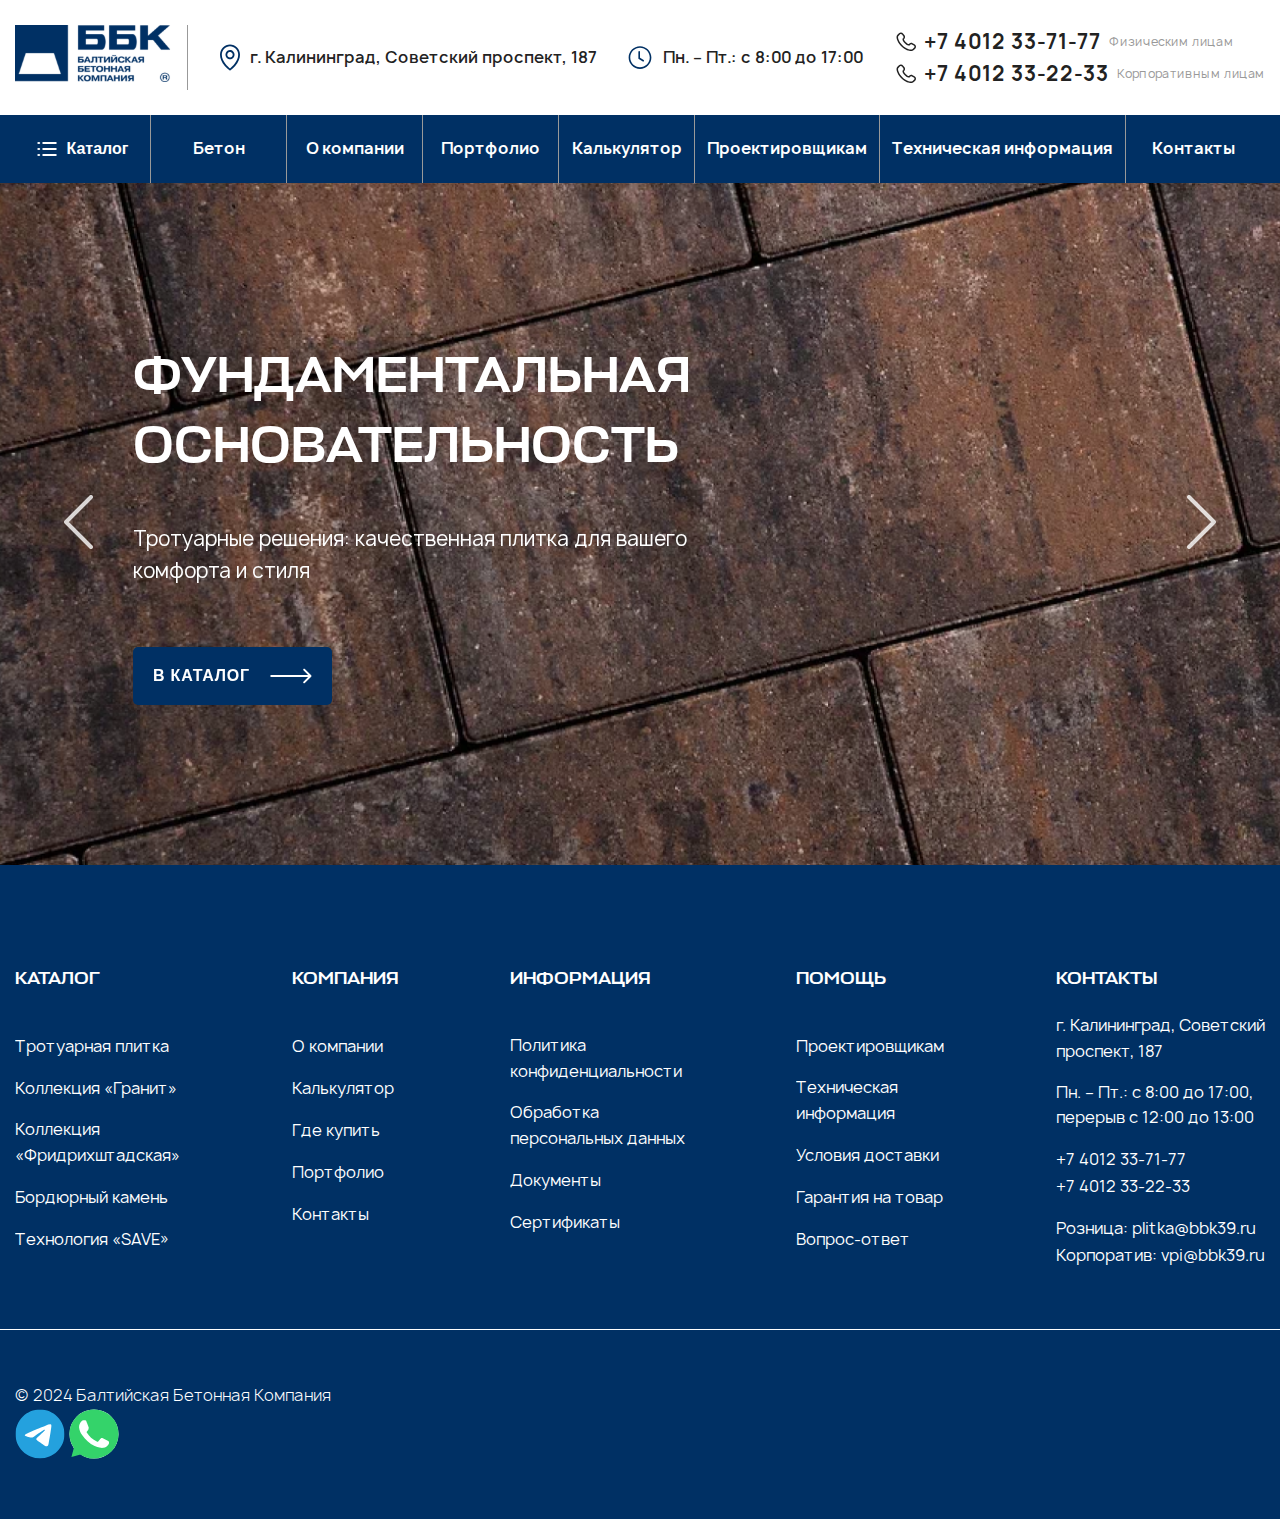
==== commit 688b26e4: "home slider in progress" ====
--- a/index.html
+++ b/index.html
@@ -12,6 +12,7 @@
     <link href="https://cdn.jsdelivr.net/npm/bootstrap@5.3.2/dist/css/bootstrap.min.css" rel="stylesheet" integrity="sha384-T3c6CoIi6uLrA9TneNEoa7RxnatzjcDSCmG1MXxSR1GAsXEV/Dwwykc2MPK8M2HN" crossorigin="anonymous">
     <!-- bootstrap -->
     <!-- fonts -->
+    <link rel="stylesheet" href="./fonts/stapel/stylesheet.css">
     <link rel="stylesheet" href="./fonts/Manrope/stylesheet.css">
     <!-- fonts -->
     <!-- css link -->
@@ -544,7 +545,60 @@
         <!-- main -->
         <main>
             <!-- home -->
-            <section class="home"></section>
+            <section class="home">
+                <div class="swiper home_Swiper">
+                    <button class="home-button-prev home_slider_btn">
+                        <img src="./images/icons/home_slider_left.svg" alt="">
+                    </button>
+                    <div class="swiper-wrapper">
+                        <div class="swiper-slide">
+                            <img class="slider_img" src="./images/home1.png" alt="">
+                            <div class="main_container">
+                                <div class="home_content">
+                                    <h1>
+                                        фундаментальная основательность
+                                    </h1>
+                                    <p>
+                                        Тротуарные решения: качественная плитка для вашего комфорта и стиля
+                                    </p>
+                                    <button class="btn_blue">
+                                        <span>
+                                            В КАТАЛОГ
+                                        </span>
+                                        <svg width="42" height="16" viewBox="0 0 42 16" fill="none" xmlns="http://www.w3.org/2000/svg">
+                                            <path d="M41.2071 8.70711C41.5976 8.31658 41.5976 7.68342 41.2071 7.29289L34.8431 0.928932C34.4526 0.538408 33.8195 0.538408 33.4289 0.928932C33.0384 1.31946 33.0384 1.95262 33.4289 2.34315L39.0858 8L33.4289 13.6569C33.0384 14.0474 33.0384 14.6805 33.4289 15.0711C33.8195 15.4616 34.4526 15.4616 34.8431 15.0711L41.2071 8.70711ZM0.5 9H40.5V7H0.5V9Z" fill="white"/>
+                                        </svg>
+                                    </button>
+                                </div>
+                            </div>
+                        </div>
+                        <div class="swiper-slide">
+                            <img class="slider_img" src="./images/home1.png" alt="">
+                            <div class="main_container">
+                                <div class="home_content">
+                                    <h1>
+                                        фундаментальная основательность
+                                    </h1>
+                                    <p>
+                                        Тротуарные решения: качественная плитка для вашего комфорта и стиля
+                                    </p>
+                                    <button class="btn_blue">
+                                        <span>
+                                            В КАТАЛОГ
+                                        </span>
+                                        <svg width="42" height="16" viewBox="0 0 42 16" fill="none" xmlns="http://www.w3.org/2000/svg">
+                                            <path d="M41.2071 8.70711C41.5976 8.31658 41.5976 7.68342 41.2071 7.29289L34.8431 0.928932C34.4526 0.538408 33.8195 0.538408 33.4289 0.928932C33.0384 1.31946 33.0384 1.95262 33.4289 2.34315L39.0858 8L33.4289 13.6569C33.0384 14.0474 33.0384 14.6805 33.4289 15.0711C33.8195 15.4616 34.4526 15.4616 34.8431 15.0711L41.2071 8.70711ZM0.5 9H40.5V7H0.5V9Z" fill="white"/>
+                                        </svg>
+                                    </button>
+                                </div>
+                            </div>
+                        </div>
+                    </div>
+                    <button class="home-button-next home_slider_btn">
+                        <img src="./images/icons/home_slider_right.svg" alt="">
+                    </button>
+                </div>
+            </section>
             <!-- home -->
         </main>
         <!-- main -->
--- a/fonts/stapel/stylesheet.css
+++ b/fonts/stapel/stylesheet.css
@@ -0,0 +1,264 @@
+@font-face {
+    font-family: 'Stapel Expanded';
+    src: url('Stapel-ExpandedBold.eot');
+    src: local('Stapel Expanded Bold'), local('Stapel-ExpandedBold'),
+        url('Stapel-ExpandedBold.eot?#iefix') format('embedded-opentype'),
+        url('Stapel-ExpandedBold.woff2') format('woff2'),
+        url('Stapel-ExpandedBold.woff') format('woff'),
+        url('Stapel-ExpandedBold.ttf') format('truetype');
+    font-weight: bold;
+    font-style: normal;
+}
+
+@font-face {
+    font-family: 'Stapel';
+    src: url('Stapel-Bold.eot');
+    src: local('Stapel Bold'), local('Stapel-Bold'),
+        url('Stapel-Bold.eot?#iefix') format('embedded-opentype'),
+        url('Stapel-Bold.woff2') format('woff2'),
+        url('Stapel-Bold.woff') format('woff'),
+        url('Stapel-Bold.ttf') format('truetype');
+    font-weight: bold;
+    font-style: normal;
+}
+
+@font-face {
+    font-family: 'Stapel Extra';
+    src: url('Stapel-ExtraBoldItalic.eot');
+    src: local('Stapel Extra Bold Italic'), local('Stapel-ExtraBoldItalic'),
+        url('Stapel-ExtraBoldItalic.eot?#iefix') format('embedded-opentype'),
+        url('Stapel-ExtraBoldItalic.woff2') format('woff2'),
+        url('Stapel-ExtraBoldItalic.woff') format('woff'),
+        url('Stapel-ExtraBoldItalic.ttf') format('truetype');
+    font-weight: 800;
+    font-style: italic;
+}
+
+@font-face {
+    font-family: 'Stapel Expanded Extra';
+    src: url('Stapel-ExpandedExtraBold.eot');
+    src: local('Stapel Expanded Extra Bold'), local('Stapel-ExpandedExtraBold'),
+        url('Stapel-ExpandedExtraBold.eot?#iefix') format('embedded-opentype'),
+        url('Stapel-ExpandedExtraBold.woff2') format('woff2'),
+        url('Stapel-ExpandedExtraBold.woff') format('woff'),
+        url('Stapel-ExpandedExtraBold.ttf') format('truetype');
+    font-weight: 800;
+    font-style: normal;
+}
+
+@font-face {
+    font-family: 'Stapel';
+    src: url('Stapel-BoldItalic.eot');
+    src: local('Stapel Bold Italic'), local('Stapel-BoldItalic'),
+        url('Stapel-BoldItalic.eot?#iefix') format('embedded-opentype'),
+        url('Stapel-BoldItalic.woff2') format('woff2'),
+        url('Stapel-BoldItalic.woff') format('woff'),
+        url('Stapel-BoldItalic.ttf') format('truetype');
+    font-weight: bold;
+    font-style: italic;
+}
+
+@font-face {
+    font-family: 'Stapel Expanded';
+    src: url('Stapel-ExpandedBlack.eot');
+    src: local('Stapel Expanded Black'), local('Stapel-ExpandedBlack'),
+        url('Stapel-ExpandedBlack.eot?#iefix') format('embedded-opentype'),
+        url('Stapel-ExpandedBlack.woff2') format('woff2'),
+        url('Stapel-ExpandedBlack.woff') format('woff'),
+        url('Stapel-ExpandedBlack.ttf') format('truetype');
+    font-weight: 900;
+    font-style: normal;
+}
+
+@font-face {
+    font-family: 'Stapel';
+    src: url('Stapel-MediumItalic.eot');
+    src: local('Stapel Medium Italic'), local('Stapel-MediumItalic'),
+        url('Stapel-MediumItalic.eot?#iefix') format('embedded-opentype'),
+        url('Stapel-MediumItalic.woff2') format('woff2'),
+        url('Stapel-MediumItalic.woff') format('woff'),
+        url('Stapel-MediumItalic.ttf') format('truetype');
+    font-weight: 500;
+    font-style: italic;
+}
+
+@font-face {
+    font-family: 'Stapel Extra';
+    src: url('Stapel-ExtraLightItalic.eot');
+    src: local('Stapel Extra Light Italic'), local('Stapel-ExtraLightItalic'),
+        url('Stapel-ExtraLightItalic.eot?#iefix') format('embedded-opentype'),
+        url('Stapel-ExtraLightItalic.woff2') format('woff2'),
+        url('Stapel-ExtraLightItalic.woff') format('woff'),
+        url('Stapel-ExtraLightItalic.ttf') format('truetype');
+    font-weight: 200;
+    font-style: italic;
+}
+
+@font-face {
+    font-family: 'Stapel';
+    src: url('Stapel-Light.eot');
+    src: local('Stapel Light'), local('Stapel-Light'),
+        url('Stapel-Light.eot?#iefix') format('embedded-opentype'),
+        url('Stapel-Light.woff2') format('woff2'),
+        url('Stapel-Light.woff') format('woff'),
+        url('Stapel-Light.ttf') format('truetype');
+    font-weight: 300;
+    font-style: normal;
+}
+
+@font-face {
+    font-family: 'Stapel Semi Expanded';
+    src: url('Stapel-SemiExpandedBlack.eot');
+    src: local('Stapel Semi Expanded Black'), local('Stapel-SemiExpandedBlack'),
+        url('Stapel-SemiExpandedBlack.eot?#iefix') format('embedded-opentype'),
+        url('Stapel-SemiExpandedBlack.woff2') format('woff2'),
+        url('Stapel-SemiExpandedBlack.woff') format('woff'),
+        url('Stapel-SemiExpandedBlack.ttf') format('truetype');
+    font-weight: 900;
+    font-style: normal;
+}
+
+@font-face {
+    font-family: 'Stapel';
+    src: url('Stapel-Medium.eot');
+    src: local('Stapel Medium'), local('Stapel-Medium'),
+        url('Stapel-Medium.eot?#iefix') format('embedded-opentype'),
+        url('Stapel-Medium.woff2') format('woff2'),
+        url('Stapel-Medium.woff') format('woff'),
+        url('Stapel-Medium.ttf') format('truetype');
+    font-weight: 500;
+    font-style: normal;
+}
+
+@font-face {
+    font-family: 'Stapel';
+    src: url('Stapel-LightItalic.eot');
+    src: local('Stapel Light Italic'), local('Stapel-LightItalic'),
+        url('Stapel-LightItalic.eot?#iefix') format('embedded-opentype'),
+        url('Stapel-LightItalic.woff2') format('woff2'),
+        url('Stapel-LightItalic.woff') format('woff'),
+        url('Stapel-LightItalic.ttf') format('truetype');
+    font-weight: 300;
+    font-style: italic;
+}
+
+@font-face {
+    font-family: 'Stapel Semi Expanded';
+    src: url('Stapel-SemiExpandedMedium.eot');
+    src: local('Stapel Semi Expanded Medium'), local('Stapel-SemiExpandedMedium'),
+        url('Stapel-SemiExpandedMedium.eot?#iefix') format('embedded-opentype'),
+        url('Stapel-SemiExpandedMedium.woff2') format('woff2'),
+        url('Stapel-SemiExpandedMedium.woff') format('woff'),
+        url('Stapel-SemiExpandedMedium.ttf') format('truetype');
+    font-weight: 500;
+    font-style: normal;
+}
+
+@font-face {
+    font-family: 'Stapel';
+    src: url('Stapel-Italic.eot');
+    src: local('Stapel Italic'), local('Stapel-Italic'),
+        url('Stapel-Italic.eot?#iefix') format('embedded-opentype'),
+        url('Stapel-Italic.woff2') format('woff2'),
+        url('Stapel-Italic.woff') format('woff'),
+        url('Stapel-Italic.ttf') format('truetype');
+    font-weight: normal;
+    font-style: italic;
+}
+
+@font-face {
+    font-family: 'Stapel Extra';
+    src: url('Stapel-ExtraLight.eot');
+    src: local('Stapel Extra Light'), local('Stapel-ExtraLight'),
+        url('Stapel-ExtraLight.eot?#iefix') format('embedded-opentype'),
+        url('Stapel-ExtraLight.woff2') format('woff2'),
+        url('Stapel-ExtraLight.woff') format('woff'),
+        url('Stapel-ExtraLight.ttf') format('truetype');
+    font-weight: 200;
+    font-style: normal;
+}
+
+@font-face {
+    font-family: 'Stapel Semi Expanded';
+    src: url('Stapel-SemiExpandedBold.eot');
+    src: local('Stapel Semi Expanded Bold'), local('Stapel-SemiExpandedBold'),
+        url('Stapel-SemiExpandedBold.eot?#iefix') format('embedded-opentype'),
+        url('Stapel-SemiExpandedBold.woff2') format('woff2'),
+        url('Stapel-SemiExpandedBold.woff') format('woff'),
+        url('Stapel-SemiExpandedBold.ttf') format('truetype');
+    font-weight: bold;
+    font-style: normal;
+}
+
+@font-face {
+    font-family: 'Stapel Extra';
+    src: url('Stapel-ExtraBold.eot');
+    src: local('Stapel Extra Bold'), local('Stapel-ExtraBold'),
+        url('Stapel-ExtraBold.eot?#iefix') format('embedded-opentype'),
+        url('Stapel-ExtraBold.woff2') format('woff2'),
+        url('Stapel-ExtraBold.woff') format('woff'),
+        url('Stapel-ExtraBold.ttf') format('truetype');
+    font-weight: 800;
+    font-style: normal;
+}
+
+@font-face {
+    font-family: 'Stapel Text';
+    src: url('StapelText-BoldItalic.eot');
+    src: local('Stapel Text Bold Italic'), local('StapelText-BoldItalic'),
+        url('StapelText-BoldItalic.eot?#iefix') format('embedded-opentype'),
+        url('StapelText-BoldItalic.woff2') format('woff2'),
+        url('StapelText-BoldItalic.woff') format('woff'),
+        url('StapelText-BoldItalic.ttf') format('truetype');
+    font-weight: bold;
+    font-style: italic;
+}
+
+@font-face {
+    font-family: 'Stapel Semi Expanded Extra';
+    src: url('Stapel-SemiExpandedExtraBold.eot');
+    src: local('Stapel Semi Expanded Extra Bold'), local('Stapel-SemiExpandedExtraBold'),
+        url('Stapel-SemiExpandedExtraBold.eot?#iefix') format('embedded-opentype'),
+        url('Stapel-SemiExpandedExtraBold.woff2') format('woff2'),
+        url('Stapel-SemiExpandedExtraBold.woff') format('woff'),
+        url('Stapel-SemiExpandedExtraBold.ttf') format('truetype');
+    font-weight: 800;
+    font-style: normal;
+}
+
+@font-face {
+    font-family: 'Stapel Text';
+    src: url('StapelText-Bold.eot');
+    src: local('Stapel Text Bold'), local('StapelText-Bold'),
+        url('StapelText-Bold.eot?#iefix') format('embedded-opentype'),
+        url('StapelText-Bold.woff2') format('woff2'),
+        url('StapelText-Bold.woff') format('woff'),
+        url('StapelText-Bold.ttf') format('truetype');
+    font-weight: bold;
+    font-style: normal;
+}
+
+@font-face {
+    font-family: 'Stapel Text';
+    src: url('StapelText-Italic.eot');
+    src: local('Stapel Text Italic'), local('StapelText-Italic'),
+        url('StapelText-Italic.eot?#iefix') format('embedded-opentype'),
+        url('StapelText-Italic.woff2') format('woff2'),
+        url('StapelText-Italic.woff') format('woff'),
+        url('StapelText-Italic.ttf') format('truetype');
+    font-weight: normal;
+    font-style: italic;
+}
+
+@font-face {
+    font-family: 'Stapel Text';
+    src: url('StapelText-LightItalic.eot');
+    src: local('Stapel Text Light Italic'), local('StapelText-LightItalic'),
+        url('StapelText-LightItalic.eot?#iefix') format('embedded-opentype'),
+        url('StapelText-LightItalic.woff2') format('woff2'),
+        url('StapelText-LightItalic.woff') format('woff'),
+        url('StapelText-LightItalic.ttf') format('truetype');
+    font-weight: 300;
+    font-style: italic;
+}
+
--- a/css/style.css
+++ b/css/style.css
@@ -1,15 +1,3 @@
-@font-face {
-  font-family: "Stapel";
-  src: url("../fonts/Stapel-Medium.ttf") format("ttf");
-  font-weight: 500;
-  font-style: normal;
-}
-@font-face {
-  font-family: "Stapel";
-  src: url("../fonts/Stapel-Light.ttf") format("ttf");
-  font-weight: 300;
-  font-style: normal;
-}
 * {
   margin: 0;
   padding: 0;
@@ -78,11 +66,13 @@
   font-weight: 400;
   line-height: 56px;
   color: #222222;
-}
-@media screen and (max-width: 993px) {
+  margin-bottom: 80px;
+}
+@media screen and (max-width: 991px) {
   .main_title {
     font-size: 25px;
     line-height: 35px;
+    margin-bottom: 40px;
   }
 }
 
@@ -113,6 +103,33 @@
   background-color: #003064;
   color: #FFFFFF;
   padding: 20px;
+}
+
+.breadcrumb_block {
+  padding: 40px 0 60px;
+  display: flex;
+  align-items: center;
+  gap: 15px;
+}
+@media screen and (max-width: 991px) {
+  .breadcrumb_block {
+    gap: 5px;
+    padding: 20px 0 40px;
+  }
+}
+.breadcrumb_block a,
+.breadcrumb_block span {
+  font-size: 14px;
+  font-weight: 400;
+  line-height: 20px;
+  color: #999999;
+}
+@media screen and (max-width: 991px) {
+  .breadcrumb_block a,
+  .breadcrumb_block span {
+    font-size: 10px;
+    line-height: 20px;
+  }
 }
 
 ul, ol, dl {
@@ -265,7 +282,6 @@
           backdrop-filter: blur(10px);
   background: rgba(0, 0, 0, 0.2);
   transition: 0.3s ease;
-  /* Scroll bar kengligini kichik qilish va rang berish */
 }
 .header_menu_bg .header_menu {
   position: fixed;
@@ -354,14 +370,14 @@
   height: 40px;
 }
 .header_menu_bg .header_menu {
-  scrollbar-width: thin; /* Kichik scroll bar */
-  scrollbar-color: #888 #f1f1f1; /* Tugma rangi va track rangi */
+  scrollbar-width: thin;
+  scrollbar-color: #888 #f1f1f1;
 }
 .header_menu_bg .catalog_in {
   margin-top: 70px;
   display: none;
   flex-direction: column;
-  gap: 10px;
+  gap: 5px;
   padding-bottom: 40px;
   border-bottom: 0.5px solid #999999;
 }
@@ -372,6 +388,10 @@
   gap: 10px;
   padding: 10px;
   border-radius: 5px;
+  font-size: 14px;
+  font-weight: 400;
+  line-height: 19.6px;
+  color: #222222;
 }
 .header_menu_bg .catalog_in .title_block.active {
   background-color: #F4F4F4;
@@ -387,6 +407,9 @@
   display: flex;
   align-items: center;
   gap: 5px;
+}
+.header_menu_bg .catalog_in_block {
+  padding: 10px;
 }
 .header_menu_bg .catalog_in a {
   padding: 10px;
@@ -411,6 +434,167 @@
 
 .header_menu_bg.active {
   left: 0;
+}
+
+.home .home_Swiper {
+  display: flex;
+  align-items: center;
+  justify-content: space-between;
+  gap: 98px;
+}
+.home .home_Swiper .swiper-slide {
+  position: relative;
+  padding: 160px 0;
+}
+.home .home_Swiper .slider_img {
+  position: absolute;
+  top: 0;
+  left: 0;
+  width: 100%;
+  height: 100%;
+  z-index: -1;
+  -o-object-fit: cover;
+     object-fit: cover;
+}
+.home h1 {
+  font-family: "Stapel", sans-serif;
+  font-size: 50px;
+  font-weight: 400;
+  line-height: 70px;
+  color: #FFFFFF;
+  max-width: 652px;
+  text-transform: uppercase;
+}
+.home p {
+  max-width: 652px;
+  margin: 40px 0 60px;
+  font-size: 20px;
+  font-weight: 400;
+  line-height: 32px;
+  color: #FFFFFF;
+}
+.home_content {
+  padding-left: 118px;
+}
+.home .home_slider_btn {
+  position: absolute;
+  z-index: 2;
+}
+.home .home-button-prev {
+  left: 5%;
+}
+.home .home-button-next {
+  right: 5%;
+}
+
+.save_technology_top {
+  margin-bottom: 100px;
+}
+@media screen and (max-width: 767px) {
+  .save_technology_top {
+    gap: 20px;
+    margin-bottom: 40px;
+  }
+}
+@media screen and (max-width: 767px) {
+  .save_technology_top img {
+    width: 100%;
+    height: 450px;
+    -o-object-fit: cover;
+       object-fit: cover;
+  }
+}
+@media screen and (max-width: 767px) {
+  .save_technology_top .img_two {
+    width: 100%;
+  }
+}
+@media screen and (max-width: 480px) {
+  .save_technology_top .img_two {
+    -o-object-position: 80%;
+       object-position: 80%;
+  }
+}
+.save_technology_text {
+  margin-bottom: 100px;
+}
+.save_technology_text h3 {
+  font-family: "Stapel", sans-serif;
+  font-size: 40px;
+  font-weight: 400;
+  line-height: 56px;
+  color: #222222;
+}
+@media screen and (max-width: 767px) {
+  .save_technology_text h3 {
+    font-size: 25px;
+    line-height: 35px;
+  }
+}
+.save_technology_text h6 {
+  font-family: "Stapel", sans-serif;
+  font-size: 25px;
+  font-weight: 400;
+  line-height: 35px;
+  color: #222222;
+}
+@media screen and (max-width: 767px) {
+  .save_technology_text h6 {
+    font-size: 16px;
+    line-height: 22.4px;
+  }
+}
+.save_technology_text p {
+  font-size: 16px;
+  font-weight: 400;
+  line-height: 25.6px;
+  color: #555555;
+}
+@media screen and (max-width: 767px) {
+  .save_technology_text {
+    margin-bottom: 40px;
+    gap: 30px;
+  }
+}
+.save_technology_text .text {
+  display: flex;
+  flex-direction: column;
+  gap: 40px;
+}
+@media screen and (max-width: 767px) {
+  .save_technology_text .text {
+    gap: 15px;
+  }
+}
+@media screen and (max-width: 767px) {
+  .save_technology .bottom_text {
+    margin-bottom: 80px;
+  }
+}
+.save_technology_imgs {
+  margin-bottom: 100px;
+}
+@media screen and (max-width: 767px) {
+  .save_technology_imgs {
+    gap: 20px;
+    margin-bottom: 40px;
+  }
+}
+.save_technology_imgs img {
+  height: 330px;
+  width: 100%;
+  -o-object-fit: cover;
+     object-fit: cover;
+}
+.save_technology_bottom {
+  display: flex;
+  flex-direction: column;
+}
+.save_technology_bottom .bottom_text {
+  order: 2;
+}
+.save_technology_bottom .save_technology_imgs {
+  order: 1;
 }
 
 .footer {
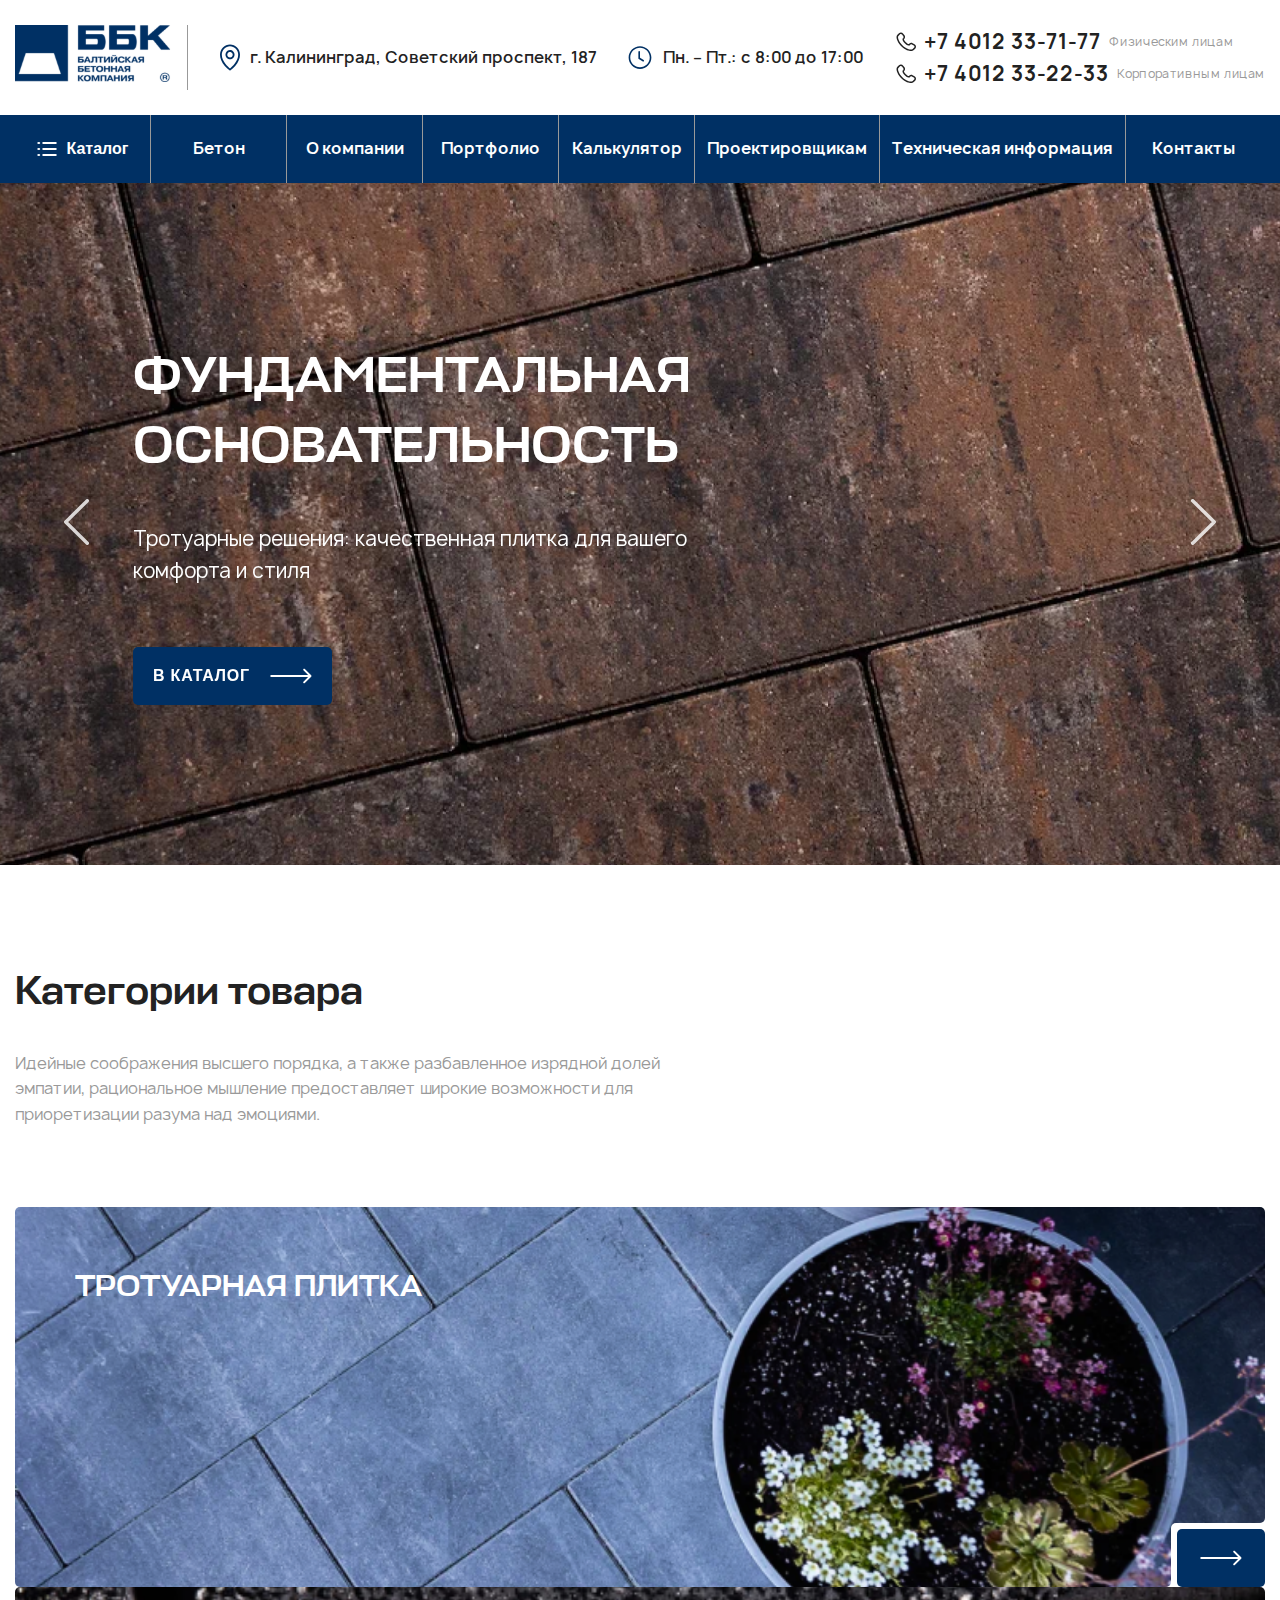
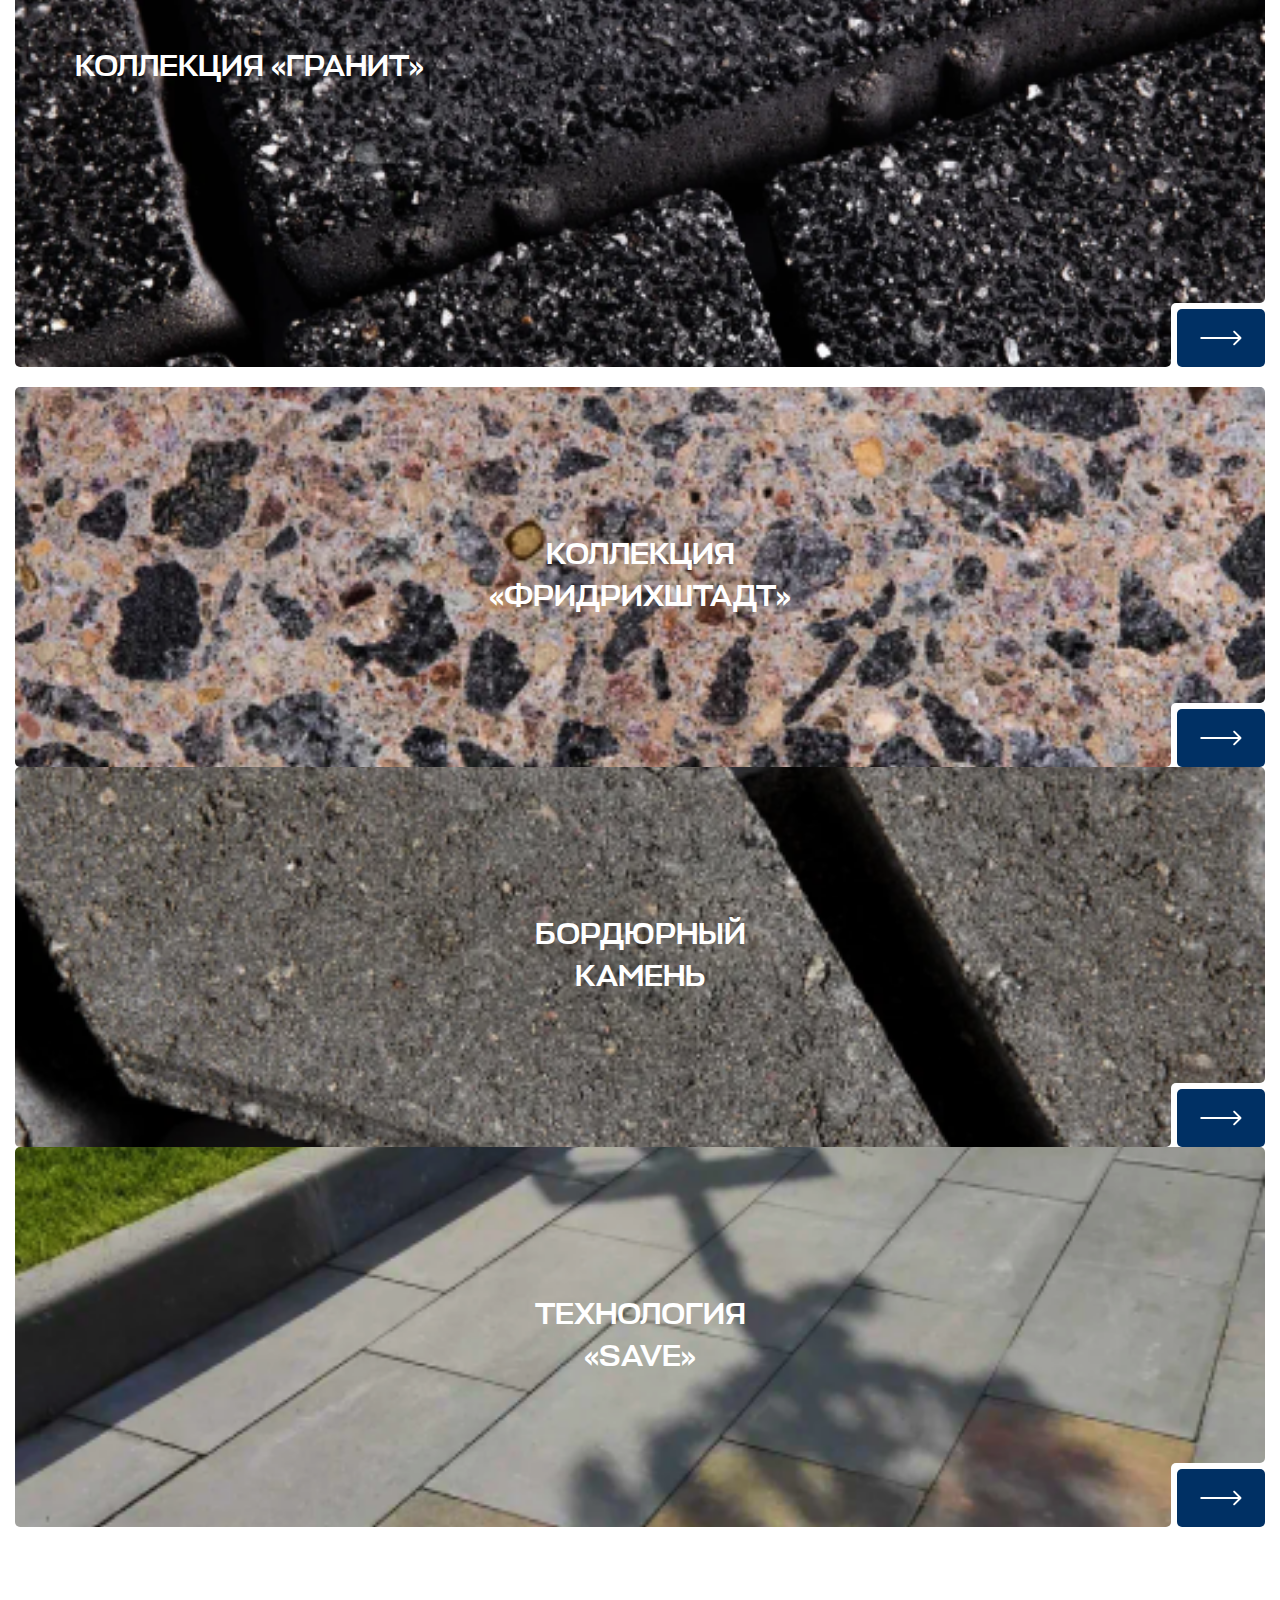
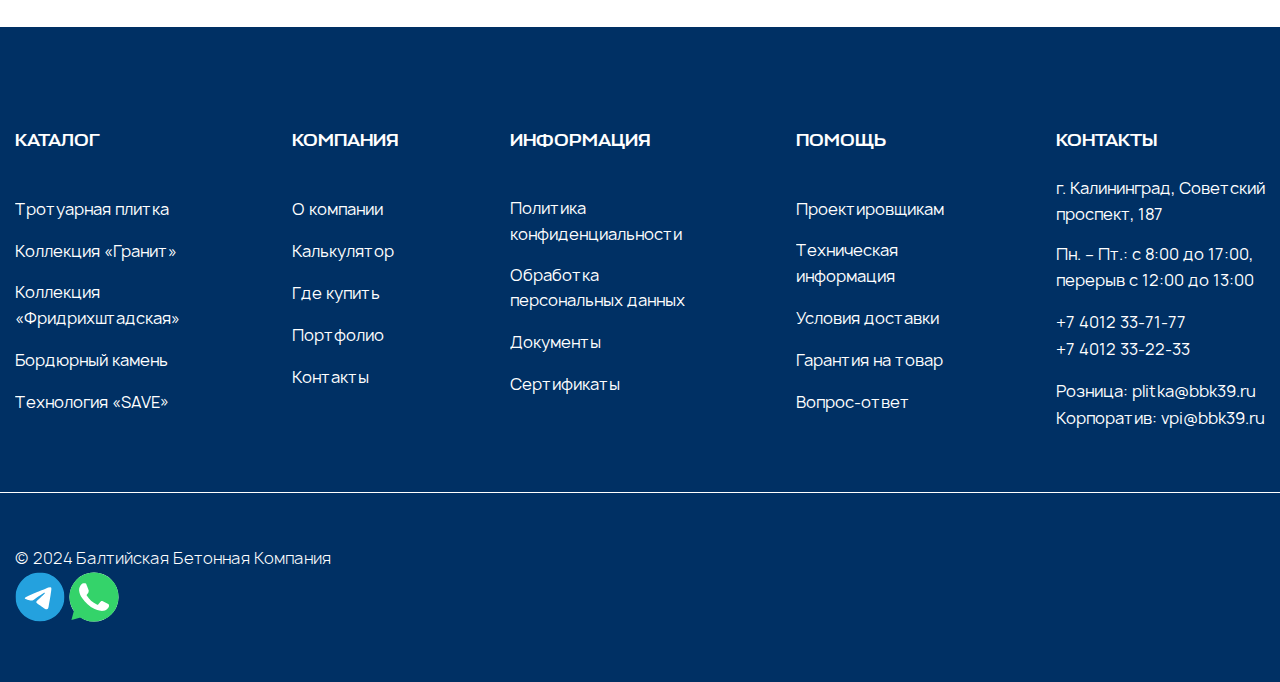
==== commit e367611f: "index page category_product the end" ====
--- a/index.html
+++ b/index.html
@@ -547,12 +547,35 @@
             <!-- home -->
             <section class="home">
                 <div class="swiper home_Swiper">
-                    <button class="home-button-prev home_slider_btn">
+                    <button class="home-button-prev home_slider_btn desktop_slider_icon">
                         <img src="./images/icons/home_slider_left.svg" alt="">
                     </button>
                     <div class="swiper-wrapper">
                         <div class="swiper-slide">
                             <img class="slider_img" src="./images/home1.png" alt="">
+                            <div class="main_container">
+                                <div class="home_content">
+                                    <h1>
+                                        фундаментальная основательность
+                                    </h1>
+                                    <p>
+                                        Тротуарные решения: качественная плитка для вашего комфорта и стиля
+                                    </p>
+                                    <div class="home_btn">
+                                        <button class="btn_blue">
+                                            <span>
+                                                В КАТАЛОГ
+                                            </span>
+                                            <svg width="42" height="16" viewBox="0 0 42 16" fill="none" xmlns="http://www.w3.org/2000/svg">
+                                                <path d="M41.2071 8.70711C41.5976 8.31658 41.5976 7.68342 41.2071 7.29289L34.8431 0.928932C34.4526 0.538408 33.8195 0.538408 33.4289 0.928932C33.0384 1.31946 33.0384 1.95262 33.4289 2.34315L39.0858 8L33.4289 13.6569C33.0384 14.0474 33.0384 14.6805 33.4289 15.0711C33.8195 15.4616 34.4526 15.4616 34.8431 15.0711L41.2071 8.70711ZM0.5 9H40.5V7H0.5V9Z" fill="white"/>
+                                            </svg>
+                                        </button>
+                                    </div>
+                                </div>
+                            </div>
+                        </div>
+                        <div class="swiper-slide">
+                            <img class="slider_img" src="./images/home2.png" alt="">
                             <div class="main_container">
                                 <div class="home_content">
                                     <h1>
@@ -572,34 +595,158 @@
                                 </div>
                             </div>
                         </div>
-                        <div class="swiper-slide">
-                            <img class="slider_img" src="./images/home1.png" alt="">
-                            <div class="main_container">
-                                <div class="home_content">
-                                    <h1>
-                                        фундаментальная основательность
-                                    </h1>
-                                    <p>
-                                        Тротуарные решения: качественная плитка для вашего комфорта и стиля
-                                    </p>
-                                    <button class="btn_blue">
-                                        <span>
-                                            В КАТАЛОГ
-                                        </span>
-                                        <svg width="42" height="16" viewBox="0 0 42 16" fill="none" xmlns="http://www.w3.org/2000/svg">
-                                            <path d="M41.2071 8.70711C41.5976 8.31658 41.5976 7.68342 41.2071 7.29289L34.8431 0.928932C34.4526 0.538408 33.8195 0.538408 33.4289 0.928932C33.0384 1.31946 33.0384 1.95262 33.4289 2.34315L39.0858 8L33.4289 13.6569C33.0384 14.0474 33.0384 14.6805 33.4289 15.0711C33.8195 15.4616 34.4526 15.4616 34.8431 15.0711L41.2071 8.70711ZM0.5 9H40.5V7H0.5V9Z" fill="white"/>
-                                        </svg>
-                                    </button>
-                                </div>
-                            </div>
-                        </div>
-                    </div>
-                    <button class="home-button-next home_slider_btn">
+                    </div>
+                    <button class="home-button-next home_slider_btn desktop_slider_icon">
                         <img src="./images/icons/home_slider_right.svg" alt="">
                     </button>
+
+                    <div class="media_slider_btn">
+                        <button class="home-button-prev home_slider_btn">
+                            <img src="./images/icons/home_slider_left.svg" alt="">
+                        </button>
+                        <button class="home-button-next home_slider_btn">
+                            <img src="./images/icons/home_slider_right.svg" alt="">
+                        </button>
+                    </div>
                 </div>
             </section>
             <!-- home -->
+
+            <!-- category_product -->
+            <section class="category_product">
+                <div class="main_container">
+                    <div class="category_product_title">
+                        <h3 class="main_title">
+                            Категории товара
+                        </h3>
+                        <p>
+                            Идейные соображения высшего порядка, а также разбавленное изрядной долей эмпатии, рациональное мышление предоставляет широкие возможности для приоретизации разума над эмоциями.
+                        </p>
+                    </div>
+                    <div class="row category_product_top">
+                        <div class="col-lg-7">
+                            <div class="category_product_card">
+                                <h6>
+                                    ТРОТУАРНАЯ ПЛИТКА
+                                </h6>
+                                <div class="card_block">
+                                    <div class="card-inner" style="--clr:#fff;">
+                                        <div class="box">
+                                            <div class="imgBox">
+                                                <img src="./images/category_product1.png" alt="">
+                                            </div>
+                                            <div class="icon btn_blue">
+                                                <a href="#" class="iconBox">
+                                                    <svg width="42" height="16" viewBox="0 0 42 16" fill="none" xmlns="http://www.w3.org/2000/svg">
+                                                        <path d="M41.2071 8.70711C41.5976 8.31658 41.5976 7.68342 41.2071 7.29289L34.8431 0.928932C34.4526 0.538408 33.8195 0.538408 33.4289 0.928932C33.0384 1.31946 33.0384 1.95262 33.4289 2.34315L39.0858 8L33.4289 13.6569C33.0384 14.0474 33.0384 14.6805 33.4289 15.0711C33.8195 15.4616 34.4526 15.4616 34.8431 15.0711L41.2071 8.70711ZM0.5 9H40.5V7H0.5V9Z" fill="white"/>
+                                                    </svg>
+                                                </a>
+                                            </div>
+                                        </div>
+                                    </div>
+                                </div>
+                            </div>
+                        </div>
+                        <div class="col-lg-5">
+                            <div class="category_product_card">
+                                <h6>
+                                    Коллекция «ГРАНИТ»
+                                </h6>
+                                <div class="card_block">
+                                    <div class="card-inner" style="--clr:#fff;">
+                                        <div class="box">
+                                            <div class="imgBox">
+                                                <img src="./images/category_product2.png" alt="">
+                                            </div>
+                                            <div class="icon btn_blue">
+                                                <a href="#" class="iconBox">
+                                                    <svg width="42" height="16" viewBox="0 0 42 16" fill="none" xmlns="http://www.w3.org/2000/svg">
+                                                        <path d="M41.2071 8.70711C41.5976 8.31658 41.5976 7.68342 41.2071 7.29289L34.8431 0.928932C34.4526 0.538408 33.8195 0.538408 33.4289 0.928932C33.0384 1.31946 33.0384 1.95262 33.4289 2.34315L39.0858 8L33.4289 13.6569C33.0384 14.0474 33.0384 14.6805 33.4289 15.0711C33.8195 15.4616 34.4526 15.4616 34.8431 15.0711L41.2071 8.70711ZM0.5 9H40.5V7H0.5V9Z" fill="white"/>
+                                                    </svg>
+                                                </a>
+                                            </div>
+                                        </div>
+                                    </div>
+                                </div>
+                            </div>
+                        </div>
+                    </div>
+                    <div class="row category_product_bottom">
+                        <div class="col-lg-4">
+                            <div class="category_product_card">
+                                <h6>
+                                    коллекция<br>
+                                    «фридрихштадт»
+                                </h6>
+                                <div class="card_block">
+                                    <div class="card-inner" style="--clr:#fff;">
+                                        <div class="box">
+                                            <div class="imgBox">
+                                                <img src="./images/category_product3.png" alt="">
+                                            </div>
+                                            <div class="icon btn_blue">
+                                                <a href="#" class="iconBox">
+                                                    <svg width="42" height="16" viewBox="0 0 42 16" fill="none" xmlns="http://www.w3.org/2000/svg">
+                                                        <path d="M41.2071 8.70711C41.5976 8.31658 41.5976 7.68342 41.2071 7.29289L34.8431 0.928932C34.4526 0.538408 33.8195 0.538408 33.4289 0.928932C33.0384 1.31946 33.0384 1.95262 33.4289 2.34315L39.0858 8L33.4289 13.6569C33.0384 14.0474 33.0384 14.6805 33.4289 15.0711C33.8195 15.4616 34.4526 15.4616 34.8431 15.0711L41.2071 8.70711ZM0.5 9H40.5V7H0.5V9Z" fill="white"/>
+                                                    </svg>
+                                                </a>
+                                            </div>
+                                        </div>
+                                    </div>
+                                </div>
+                            </div>
+                        </div>
+                        <div class="col-lg-4">
+                            <div class="category_product_card">
+                                <h6>
+                                    бордюрный<br> камень
+                                </h6>
+                                <div class="card_block">
+                                    <div class="card-inner" style="--clr:#fff;">
+                                        <div class="box">
+                                            <div class="imgBox">
+                                                <img src="./images/category_product4.png" alt="">
+                                            </div>
+                                            <div class="icon btn_blue">
+                                                <a href="#" class="iconBox">
+                                                    <svg width="42" height="16" viewBox="0 0 42 16" fill="none" xmlns="http://www.w3.org/2000/svg">
+                                                        <path d="M41.2071 8.70711C41.5976 8.31658 41.5976 7.68342 41.2071 7.29289L34.8431 0.928932C34.4526 0.538408 33.8195 0.538408 33.4289 0.928932C33.0384 1.31946 33.0384 1.95262 33.4289 2.34315L39.0858 8L33.4289 13.6569C33.0384 14.0474 33.0384 14.6805 33.4289 15.0711C33.8195 15.4616 34.4526 15.4616 34.8431 15.0711L41.2071 8.70711ZM0.5 9H40.5V7H0.5V9Z" fill="white"/>
+                                                    </svg>
+                                                </a>
+                                            </div>
+                                        </div>
+                                    </div>
+                                </div>
+                            </div>
+                        </div>
+                        <div class="col-lg-4">
+                            <div class="category_product_card">
+                                <h6>
+                                    Технология<br>
+                                    «save»
+                                </h6>
+                                <div class="card_block">
+                                    <div class="card-inner" style="--clr:#fff;">
+                                        <div class="box">
+                                            <div class="imgBox">
+                                                <img src="./images/category_product5.png" alt="">
+                                            </div>
+                                            <div class="icon btn_blue">
+                                                <a href="#" class="iconBox">
+                                                    <svg width="42" height="16" viewBox="0 0 42 16" fill="none" xmlns="http://www.w3.org/2000/svg">
+                                                        <path d="M41.2071 8.70711C41.5976 8.31658 41.5976 7.68342 41.2071 7.29289L34.8431 0.928932C34.4526 0.538408 33.8195 0.538408 33.4289 0.928932C33.0384 1.31946 33.0384 1.95262 33.4289 2.34315L39.0858 8L33.4289 13.6569C33.0384 14.0474 33.0384 14.6805 33.4289 15.0711C33.8195 15.4616 34.4526 15.4616 34.8431 15.0711L41.2071 8.70711ZM0.5 9H40.5V7H0.5V9Z" fill="white"/>
+                                                    </svg>
+                                                </a>
+                                            </div>
+                                        </div>
+                                    </div>
+                                </div>
+                            </div>
+                        </div>
+                    </div>
+                </div>
+            </section>
+            <!-- category_product -->
         </main>
         <!-- main -->
 
--- a/css/style.css
+++ b/css/style.css
@@ -90,6 +90,13 @@
   padding: 20px;
   color: #003064;
 }
+@media screen and (max-width: 991px) {
+  .btn_white {
+    font-size: 14px;
+    line-height: 19.6px;
+    padding: 15.6px 24px;
+  }
+}
 .btn_blue {
   font-size: 16px;
   font-weight: 700;
@@ -103,6 +110,13 @@
   background-color: #003064;
   color: #FFFFFF;
   padding: 20px;
+}
+@media screen and (max-width: 991px) {
+  .btn_blue {
+    font-size: 14px;
+    line-height: 19.6px;
+    padding: 15.6px 24px;
+  }
 }
 
 .breadcrumb_block {
@@ -153,6 +167,14 @@
   padding-bottom: 0;
 }
 
+@media screen and (max-width: 991px) {
+  .header {
+    position: fixed;
+    width: 100%;
+    z-index: 3;
+    background-color: #FFFFFF;
+  }
+}
 .header .main_container {
   display: flex;
   align-items: center;
@@ -274,6 +296,7 @@
 
 .header_menu_bg {
   position: fixed;
+  z-index: 9;
   top: 0;
   left: -100%;
   width: 100%;
@@ -445,6 +468,11 @@
 .home .home_Swiper .swiper-slide {
   position: relative;
   padding: 160px 0;
+}
+@media screen and (max-width: 991px) {
+  .home .home_Swiper .swiper-slide {
+    padding: 276px 0 160px;
+  }
 }
 .home .home_Swiper .slider_img {
   position: absolute;
@@ -465,6 +493,13 @@
   max-width: 652px;
   text-transform: uppercase;
 }
+@media screen and (max-width: 991px) {
+  .home h1 {
+    font-size: 25px;
+    line-height: 35px;
+    max-width: 360px;
+  }
+}
 .home p {
   max-width: 652px;
   margin: 40px 0 60px;
@@ -473,18 +508,270 @@
   line-height: 32px;
   color: #FFFFFF;
 }
+@media screen and (max-width: 991px) {
+  .home p {
+    font-size: 14px;
+    line-height: 22px;
+    margin: 20px 0 60px;
+  }
+}
 .home_content {
   padding-left: 118px;
+}
+@media screen and (max-width: 991px) {
+  .home_content {
+    padding-left: 0;
+  }
 }
 .home .home_slider_btn {
   position: absolute;
   z-index: 2;
+  width: 25px;
+  height: 50px;
+}
+.home .home_slider_btn img {
+  width: 100%;
+}
+@media screen and (max-width: 991px) {
+  .home .desktop_slider_icon {
+    display: none;
+  }
 }
 .home .home-button-prev {
   left: 5%;
 }
+@media screen and (max-width: 991px) {
+  .home .home-button-prev {
+    right: 70px;
+  }
+}
 .home .home-button-next {
   right: 5%;
+}
+@media screen and (max-width: 991px) {
+  .home .home-button-next {
+    right: 15px;
+  }
+}
+.home .media_slider_btn {
+  position: absolute;
+  bottom: 183px;
+  right: 15px;
+  display: none;
+  align-items: center;
+  gap: 40px;
+}
+@media screen and (max-width: 991px) {
+  .home .media_slider_btn {
+    display: flex;
+  }
+}
+.home .media_slider_btn .home_slider_btn {
+  width: 15px;
+  height: 30px;
+  position: static;
+}
+.home .media_slider_btn .home_slider_btn img {
+  width: 100%;
+}
+
+.category_product {
+  margin: 100px 0;
+}
+@media screen and (max-width: 991px) {
+  .category_product {
+    margin: 80px 0;
+  }
+}
+.category_product_title {
+  margin-bottom: 80px;
+}
+.category_product_title p {
+  font-size: 16px;
+  font-weight: 400;
+  line-height: 25.6px;
+  color: #999999;
+  max-width: 660px;
+}
+@media screen and (max-width: 991px) {
+  .category_product_title p {
+    font-size: 14px;
+    line-height: 22.4px;
+    max-width: 100%;
+  }
+}
+@media screen and (max-width: 991px) {
+  .category_product_title {
+    margin-bottom: 40px;
+  }
+}
+.category_product .main_title {
+  margin-bottom: 30px;
+}
+.category_product_top {
+  margin-bottom: 20px;
+}
+@media screen and (max-width: 991px) {
+  .category_product_top {
+    gap: 20px;
+  }
+}
+.category_product_top .category_product_card {
+  position: relative;
+}
+.category_product_top .category_product_card h6 {
+  position: absolute;
+  z-index: 2;
+  left: 60px;
+  top: 60px;
+  right: 20px;
+  font-family: "Stapel", sans-serif;
+  font-size: 30px;
+  font-weight: 400;
+  line-height: 42px;
+  color: #FFFFFF;
+  text-transform: uppercase;
+}
+@media screen and (max-width: 991px) {
+  .category_product_top .category_product_card h6 {
+    font-size: 20px;
+    line-height: 28px;
+    text-align: center;
+    left: 50%;
+    top: 50%;
+    right: 0;
+    transform: translate(-50%, -50%);
+  }
+}
+@media screen and (max-width: 991px) {
+  .category_product_bottom {
+    gap: 20px;
+  }
+}
+.category_product_bottom .category_product_card {
+  position: relative;
+}
+.category_product_bottom .category_product_card h6 {
+  position: absolute;
+  z-index: 2;
+  text-align: center;
+  left: 50%;
+  top: 50%;
+  transform: translate(-50%, -50%);
+  font-family: "Stapel", sans-serif;
+  font-size: 30px;
+  font-weight: 400;
+  line-height: 42px;
+  color: #FFFFFF;
+  text-transform: uppercase;
+}
+@media screen and (max-width: 991px) {
+  .category_product_bottom .category_product_card h6 {
+    font-size: 20px;
+    line-height: 28px;
+  }
+}
+.category_product .card-inner {
+  position: relative;
+  width: inherit;
+  height: 23.75rem;
+  border-radius: 5px;
+  border-bottom-right-radius: 0;
+  overflow: hidden;
+}
+@media screen and (max-width: 991px) {
+  .category_product .card-inner {
+    height: 17.5rem;
+  }
+}
+.category_product .card-inner .box {
+  width: 100%;
+  height: 100%;
+  background: #fff;
+  border-radius: 1.25rem;
+  overflow: hidden;
+}
+.category_product .card-inner .box .imgBox {
+  position: absolute;
+  inset: 0;
+}
+.category_product .card-inner .box .imgBox img {
+  width: 100%;
+  height: 100%;
+  -o-object-fit: cover;
+     object-fit: cover;
+}
+.category_product .card-inner .box .icon {
+  position: absolute;
+  bottom: -0.375rem;
+  right: -0.375rem;
+  width: 100px;
+  height: 70px;
+  background: var(--clr);
+  border-top-left-radius: 5px;
+}
+.category_product .card-inner .box .icon:hover a {
+  background-color: #FFFFFF;
+  border: 1px solid #003064;
+}
+.category_product .card-inner .box .icon:hover a svg path {
+  fill: #003064;
+}
+.category_product .card-inner .box .icon::before {
+  position: absolute;
+  content: "";
+  bottom: 0.375rem;
+  left: -1.25rem;
+  background: transparent;
+  width: 1.25rem;
+  height: 1.25rem;
+  border-bottom-right-radius: 5px;
+  box-shadow: 0.313rem 0.313rem 0 0.313rem #fff;
+}
+.category_product .card-inner .box .icon::after {
+  position: absolute;
+  content: "";
+  top: -1.25rem;
+  right: 0.375rem;
+  background: transparent;
+  width: 20px;
+  height: 20px;
+  border-bottom-right-radius: 5px;
+  box-shadow: 5px 5px 0 0 var(--clr);
+}
+.category_product .card-inner .box .icon .iconBox {
+  width: 88px;
+  height: 58px;
+  position: absolute;
+  display: flex;
+  align-items: center;
+  justify-content: center;
+  border-radius: 5px;
+  background-color: #003064;
+  color: #FFFFFF;
+  border: 1px solid transparent;
+  transition: 0.3s ease;
+}
+@media screen and (max-width: 991px) {
+  .category_product .card-inner .box .icon .iconBox {
+    width: 85px;
+    height: 56px;
+  }
+}
+.category_product .card-inner .box .icon .iconBox svg path {
+  transition: 0.3s ease;
+}
+@media screen and (max-width: 991px) {
+  .category_product .card-inner .box .icon .iconBox svg {
+    width: 30px;
+  }
+}
+@media screen and (max-width: 991px) {
+  .category_product .card-inner .box .icon .iconBox {
+    font-size: 14px;
+    line-height: 19.6px;
+    padding: 15.6px 24px;
+  }
 }
 
 .save_technology_top {
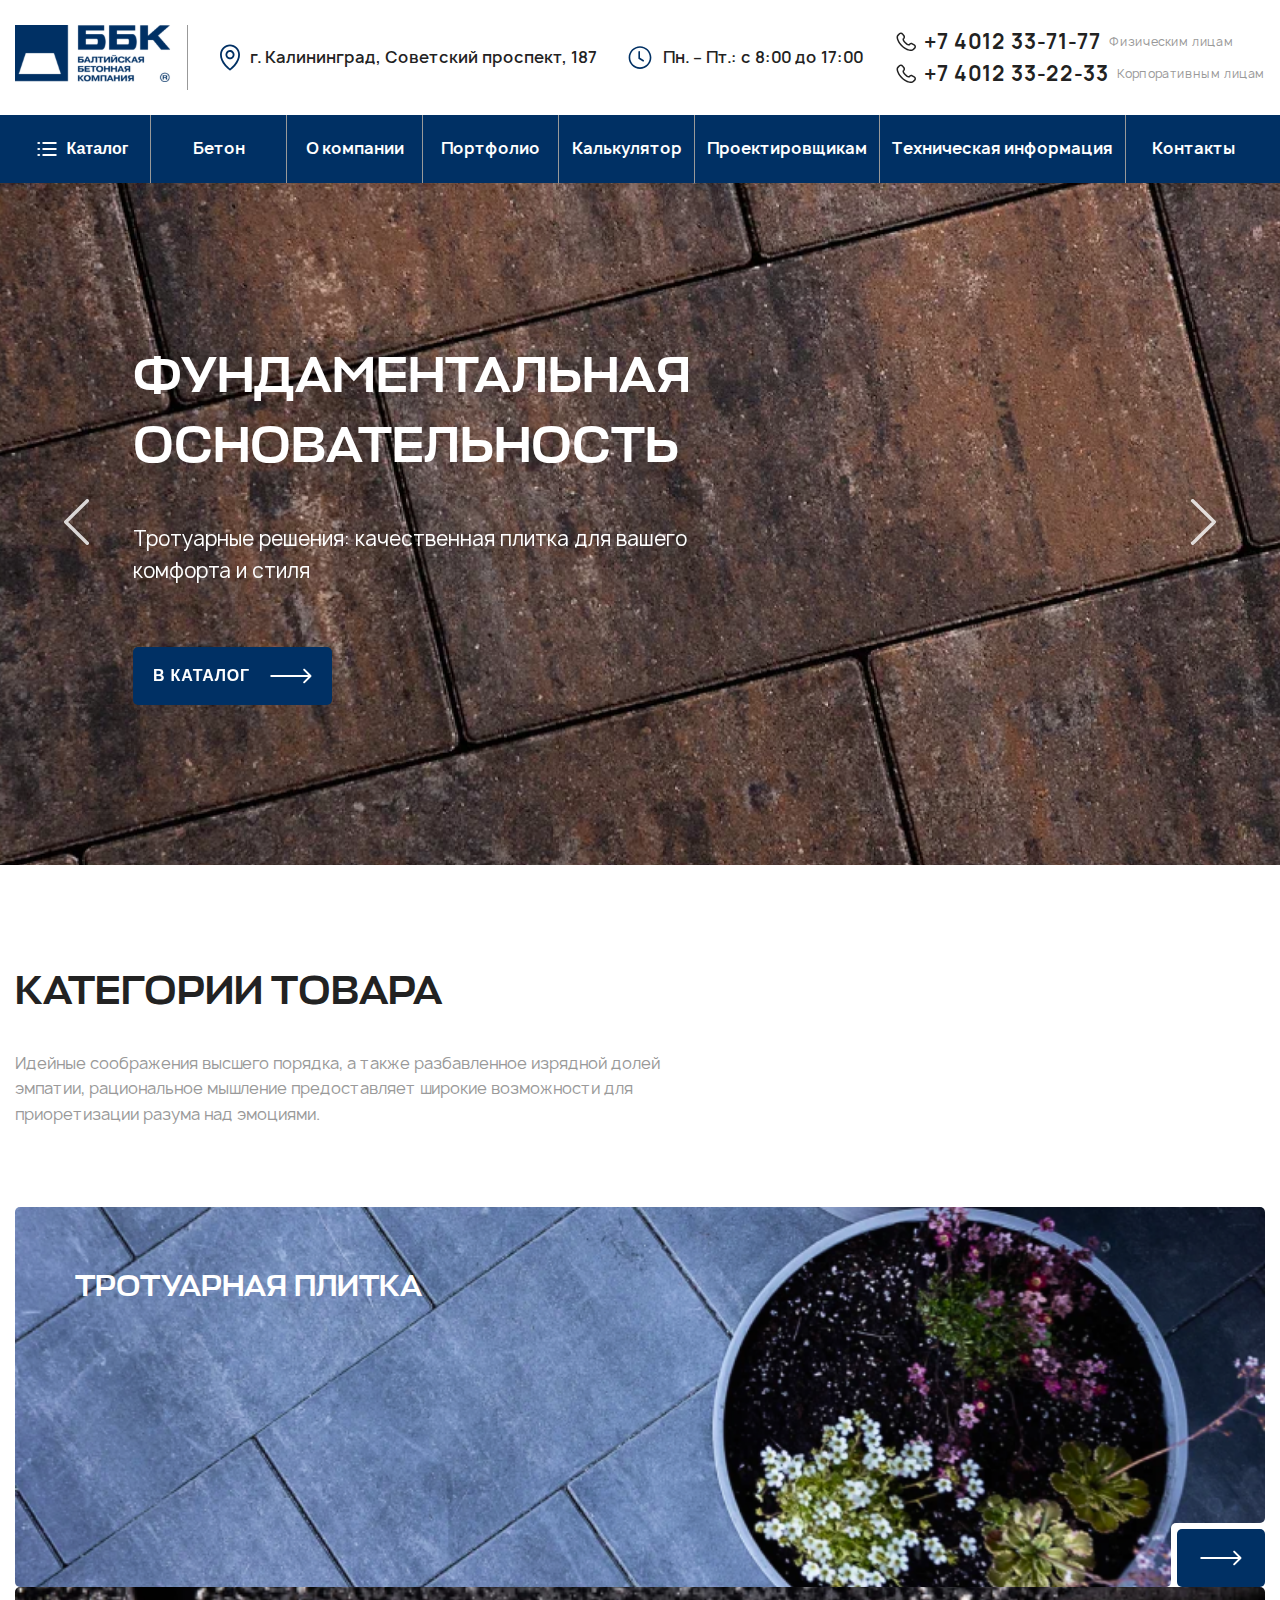
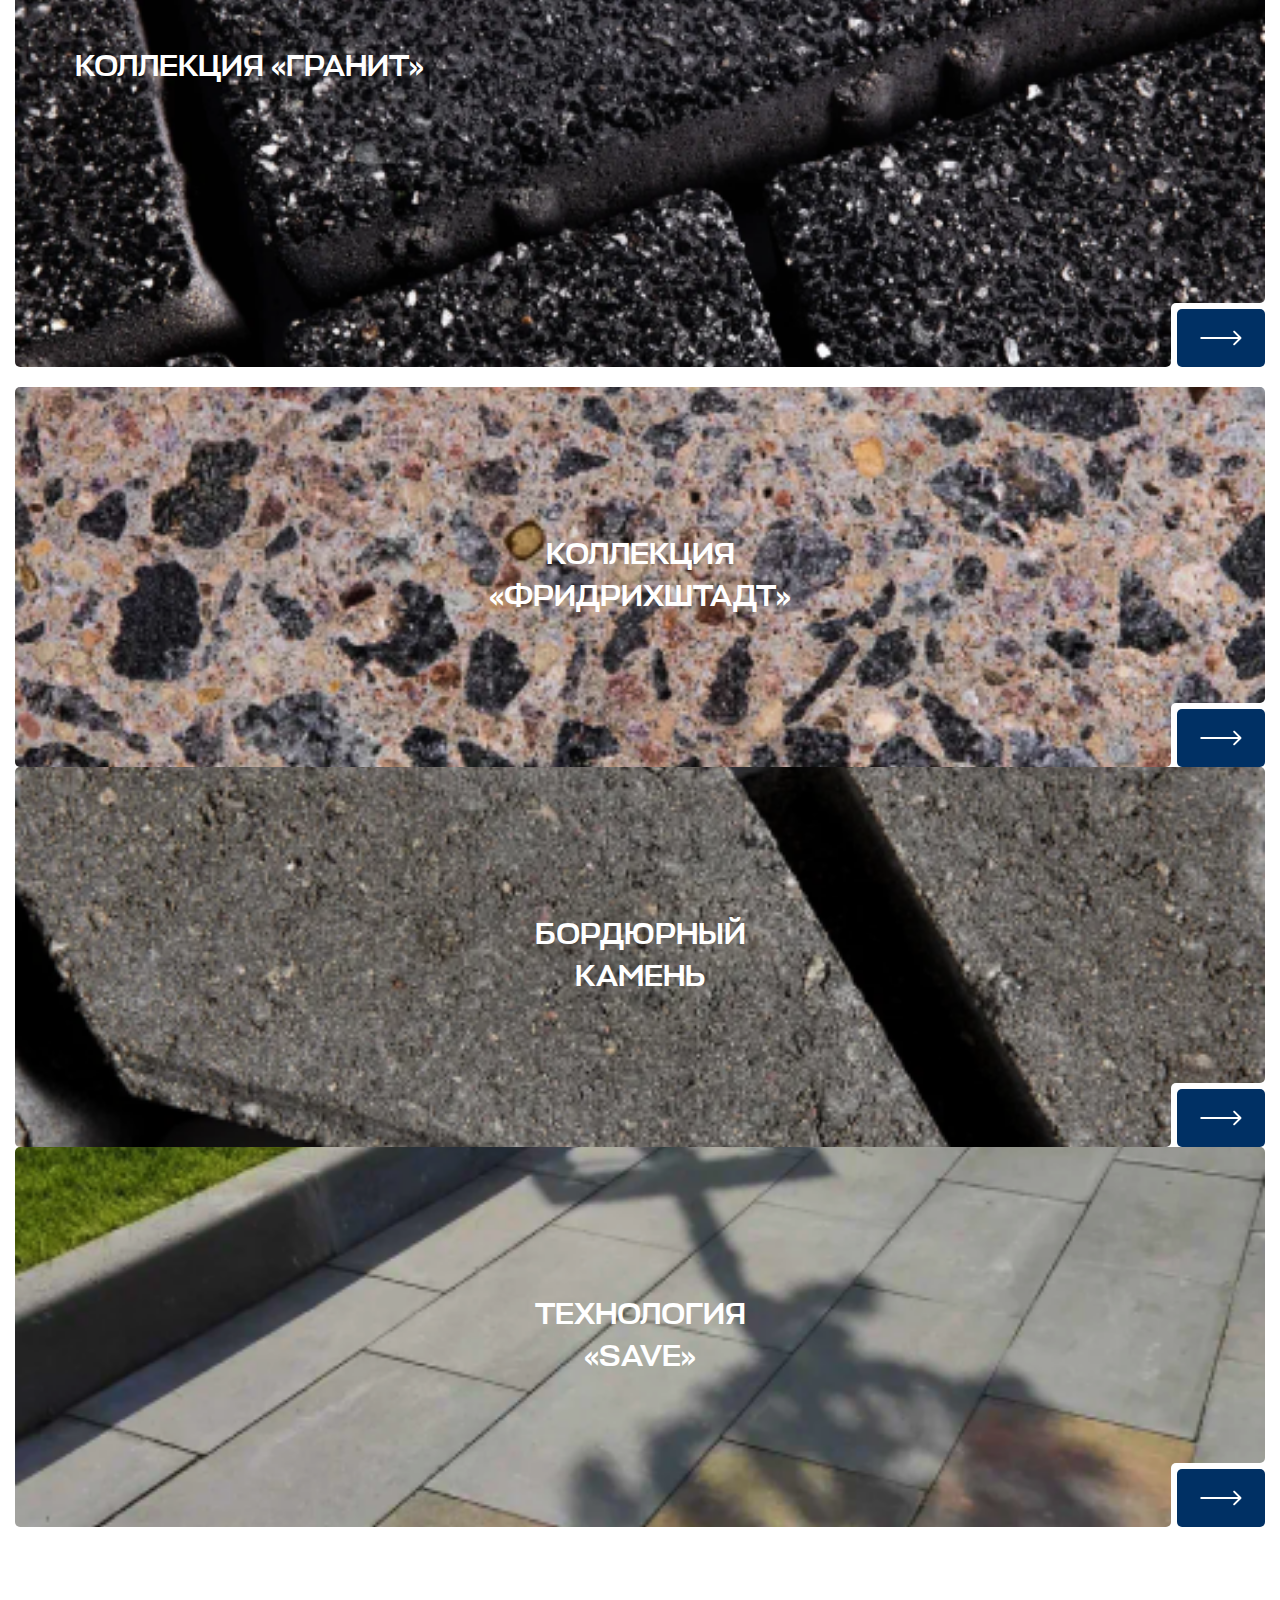
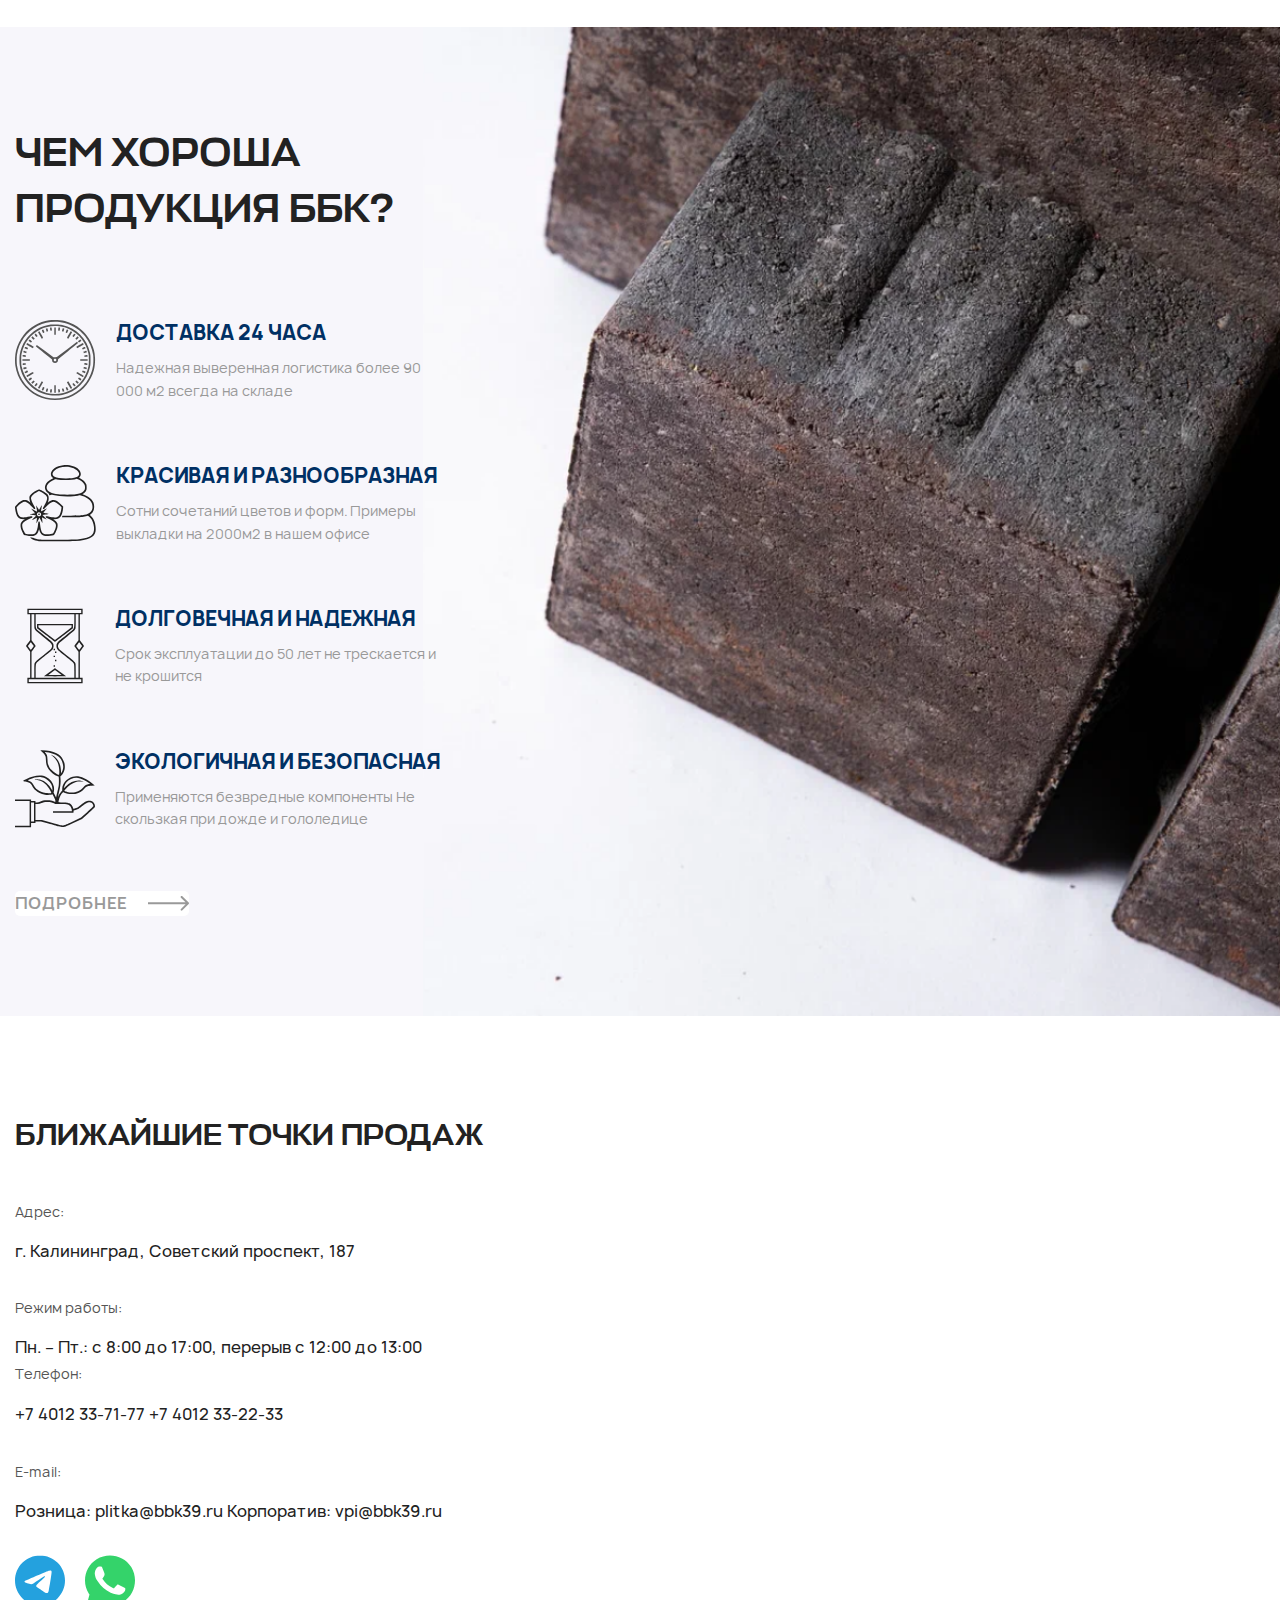
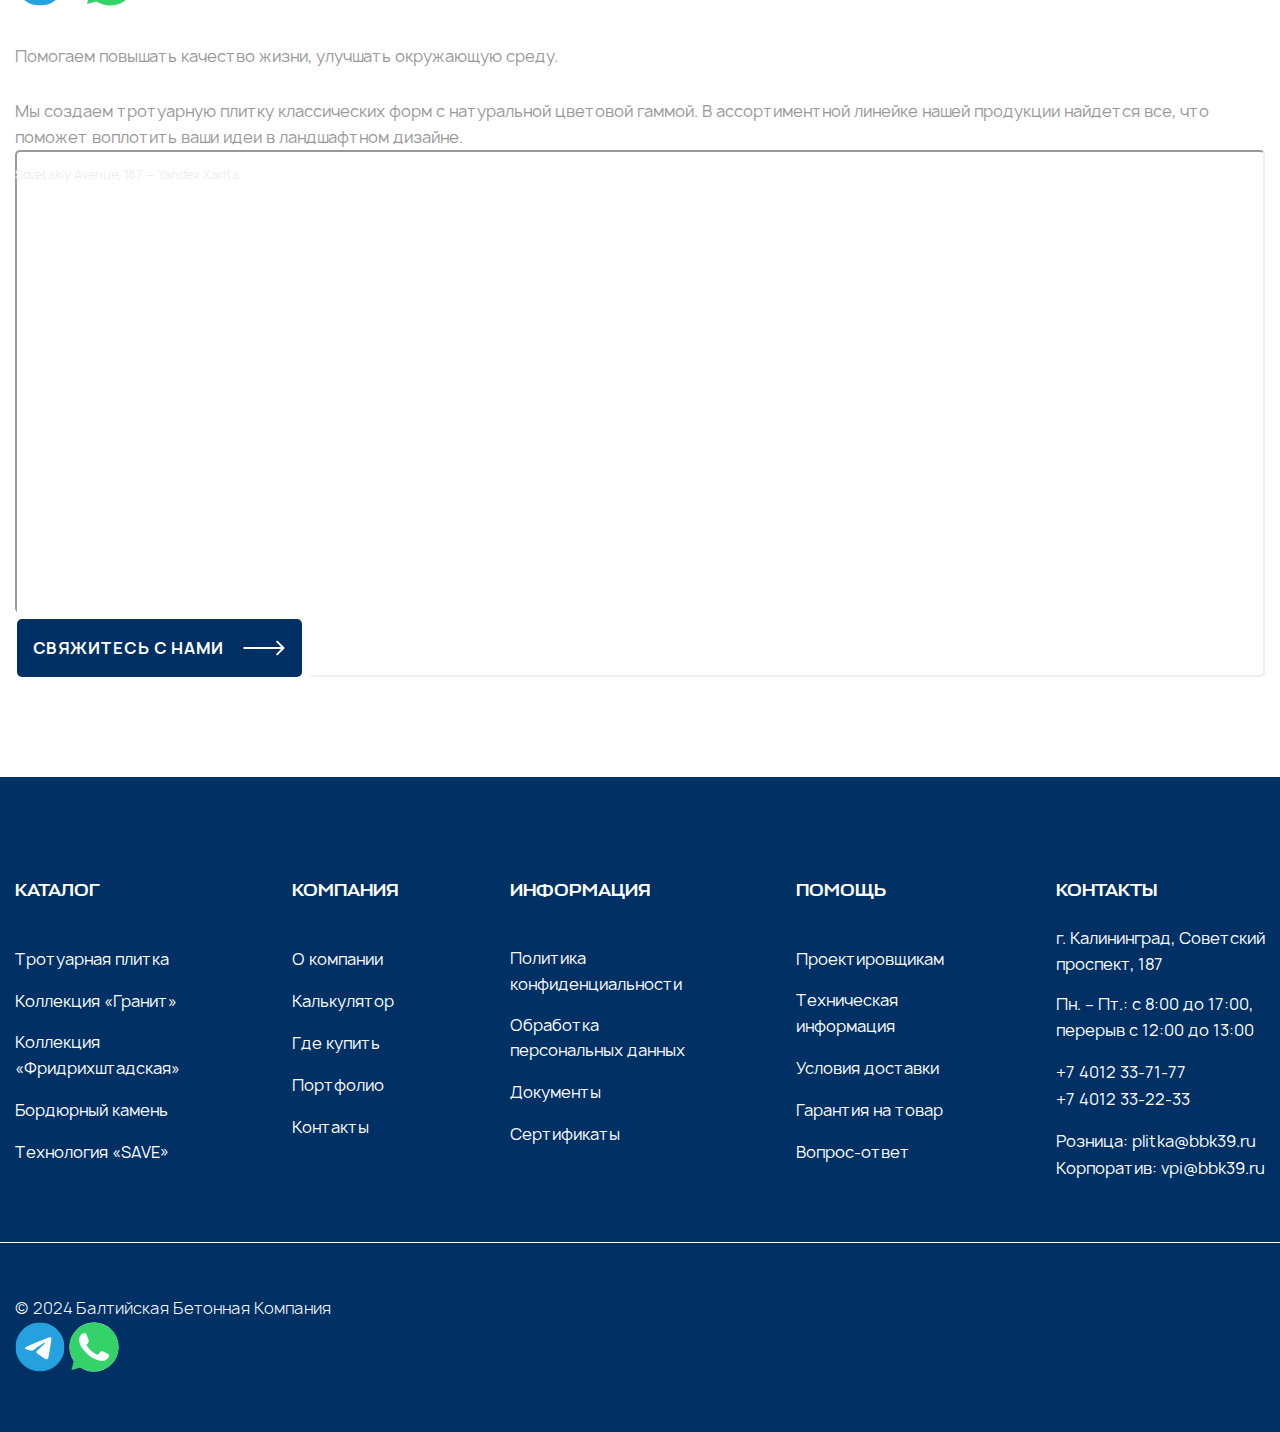
==== commit f892181a: "bbk-product section the end" ====
--- a/index.html
+++ b/index.html
@@ -747,6 +747,190 @@
                 </div>
             </section>
             <!-- category_product -->
+
+            <!-- bbk_product -->
+            <section class="bbk_product">
+                <div class="main_container">
+                    <div class="row bbk_product_in">
+                        <div class="col-lg-5">
+                            <div class="bbk_product_text">
+                                <h3 class="main_title">
+                                    Чем хороша<br> продукция ББК?
+                                </h3>
+                                <ul>
+                                    <li>
+                                        <img src="./images/bbk_product1.svg" alt="">
+                                        <div class="bbk_product_text_block">
+                                            <h6>
+                                                Доставка 24 часа
+                                            </h6>
+                                            <p>
+                                                Надежная выверенная логистика более 90 000 м2 всегда на складе
+                                            </p>
+                                        </div>
+                                    </li>
+                                    <li>
+                                        <img src="./images/bbk_product2.svg" alt="">
+                                        <div class="bbk_product_text_block">
+                                            <h6>
+                                                красивая и разнообразная
+                                            </h6>
+                                            <p>
+                                                Сотни сочетаний цветов и форм. Примеры выкладки на 2000м2 в нашем офисе
+                                            </p>
+                                        </div>
+                                    </li>
+                                    <li>
+                                        <img src="./images/bbk_product3.svg" alt="">
+                                        <div class="bbk_product_text_block">
+                                            <h6>
+                                                Долговечная и надежная
+                                            </h6>
+                                            <p>
+                                                Срок эксплуатации до 50 лет не трескается и не крошится
+                                            </p>
+                                        </div>
+                                    </li>
+                                    <li>
+                                        <img src="./images/bbk_product4.svg" alt="">
+                                        <div class="bbk_product_text_block">
+                                            <h6>
+                                                Экологичная и безопасная
+                                            </h6>
+                                            <p>
+                                                Применяются безвредные компоненты Не скользкая при дожде и гололедице
+                                            </p>
+                                        </div>
+                                    </li>
+                                    <li>
+                                        <a href="#">
+                                            ПОДРОБНЕЕ
+                                            <svg width="41" height="16" viewBox="0 0 41 16" fill="none" xmlns="http://www.w3.org/2000/svg">
+                                                <path d="M40.7071 8.9897C41.0976 8.59918 41.0976 7.96601 40.7071 7.57549L34.3431 1.21152C33.9526 0.821001 33.3195 0.821001 32.9289 1.21152C32.5384 1.60205 32.5384 2.23521 32.9289 2.62574L38.5858 8.28259L32.9289 13.9394C32.5384 14.33 32.5384 14.9631 32.9289 15.3537C33.3195 15.7442 33.9526 15.7442 34.3431 15.3537L40.7071 8.9897ZM0 9.28259H40V7.28259H0L0 9.28259Z" fill="#999999"/>
+                                            </svg>
+                                        </a>
+                                    </li>
+                                </ul>
+                            </div>
+                        </div>
+                        <div class="col-lg-7 bbk_product_imgs">
+                            <img src="./images/bbk_product_img.png" alt="">
+                        </div>
+                    </div>
+                </div>
+            </section>
+            <!-- bbk_product -->
+
+            <!-- download_catalog -->
+            <section class="download_catalog">
+                <div class="main_container">
+
+                </div>
+            </section>
+            <!-- download_catalog -->
+
+            <!-- contact -->
+            <section class="contact">
+                <div class="main_container">
+                    <div class="row contact_in">
+                        <div class="col-lg-5">
+                            <div class="contact_left">
+                                <h3 class="main_title">
+                                    Ближайшие точки продаж
+                                </h3>
+                                <div class="row">
+                                    <div class="col-lg-5">
+                                        <div class="contact_left_in">
+                                            <div class="contact_block">
+                                                <span>
+                                                    Адрес:
+                                                </span>
+                                                <address>
+                                                    г. Калининград, Советский проспект, 187
+                                                </address>
+                                            </div>
+                                            <div class="contact_block">
+                                                <span>
+                                                    Режим работы:
+                                                </span>
+                                                <h6>
+                                                    Пн. – Пт.: с 8:00 до 17:00, перерыв с 12:00 до 13:00
+                                                </h6>
+                                            </div>
+                                        </div>
+                                    </div>
+                                    <div class="col-lg-5">
+                                        <div class="contact_left_in">
+                                            <div class="contact_block">
+                                                <span>
+                                                    Телефон:
+                                                </span>
+                                                <div>
+                                                    <a href="tel:+74012337177">
+                                                        +7 4012 33-71-77
+                                                    </a>
+                                                    <a href="tel:+74012332233">
+                                                        +7 4012 33-22-33
+                                                    </a>
+                                                </div>
+                                            </div>
+                                            <div class="contact_block">
+                                                <span>
+                                                    E-mail:
+                                                </span>
+                                                <div>
+                                                    <a href="mailto:plitka@bbk39.ru">
+                                                        Розница: plitka@bbk39.ru
+                                                    </a>
+                                                    <a href="mailto:vpi@bbk39.ru">
+                                                        Корпоратив: vpi@bbk39.ru
+                                                    </a>
+                                                </div>
+                                            </div>
+                                        </div>
+                                    </div>
+                                </div>
+                                <div class="contact_social">
+                                    <a href="#">
+                                        <img src="./images/icons/telegram_icon.svg" alt="">
+                                    </a>
+                                    <a href="#">
+                                        <img src="./images/icons/whatsapp_icon.svg" alt="">
+                                    </a>
+                                </div>
+                                <p>
+                                    Помогаем повышать качество жизни, улучшать окружающую среду.
+                                </p>
+                                <p>
+                                    Мы создаем тротуарную плитку классических форм с натуральной цветовой гаммой. В ассортиментной линейке нашей продукции найдется все, что поможет воплотить ваши идеи в ландшафтном дизайне.
+                                </p>
+                            </div>
+                        </div>
+                        <div class="col-lg-7">
+                            <div class="contact_right">
+                                <div class="card-inner" style="--clr:#fff;">
+                                    <div class="box">
+                                        <div class="imgBox">
+                                            <div style="position:relative;overflow:hidden;"><a href="https://yandex.uz/maps/22/kaliningrad/?utm_medium=mapframe&utm_source=maps" style="color:#eee;font-size:12px;position:absolute;top:0px;"></a><a href="https://yandex.uz/maps/22/kaliningrad/house/sovetskiy_prospekt_187/ZkkYcgJoSkYGQFtufXt1eX1kYw==/?ll=20.458331%2C54.748177&utm_medium=mapframe&utm_source=maps&z=17" style="color:#eee;font-size:12px;position:absolute;top:14px;">Sovetskiy Avenue, 187 — Yandex Xarita</a><iframe style="border-radius: 5px;" src="https://yandex.uz/map-widget/v1/?ll=20.458331%2C54.748177&mode=search&ol=geo&ouri=ymapsbm1%3A%2F%2Fgeo%3Fdata%3DCgoxNTczODY0MjMyEk7QoNC-0YHRgdC40Y8sINCa0LDQu9C40L3QuNC90LPRgNCw0LQsINCh0L7QstC10YLRgdC60LjQuSDQv9GA0L7RgdC_0LXQutGCLCAxODciCg2rqqNBFSL-WkI%2C&z=17" width="100%" height="100%" frameborder="1" allowfullscreen="true" style="position:relative;"></iframe></div>
+                                        </div>
+                                        <div class="icon btn_blue">
+                                            <a href="#" class="iconBox">
+                                                <span>
+                                                    СВЯЖИТЕСЬ С НАМИ
+                                                </span>
+                                                <svg width="42" height="16" viewBox="0 0 42 16" fill="none" xmlns="http://www.w3.org/2000/svg">
+                                                    <path d="M41.2071 8.70711C41.5976 8.31658 41.5976 7.68342 41.2071 7.29289L34.8431 0.928932C34.4526 0.538408 33.8195 0.538408 33.4289 0.928932C33.0384 1.31946 33.0384 1.95262 33.4289 2.34315L39.0858 8L33.4289 13.6569C33.0384 14.0474 33.0384 14.6805 33.4289 15.0711C33.8195 15.4616 34.4526 15.4616 34.8431 15.0711L41.2071 8.70711ZM0.5 9H40.5V7H0.5V9Z" fill="white"/>
+                                                </svg>
+                                            </a>
+                                        </div>
+                                    </div>
+                                </div>
+                            </div>
+                        </div>
+                    </div>
+                </div>
+            </section>
+            <!-- contact -->
         </main>
         <!-- main -->
 
--- a/css/style.css
+++ b/css/style.css
@@ -67,6 +67,7 @@
   line-height: 56px;
   color: #222222;
   margin-bottom: 80px;
+  text-transform: uppercase;
 }
 @media screen and (max-width: 991px) {
   .main_title {
@@ -167,6 +168,11 @@
   padding-bottom: 0;
 }
 
+@media (max-width: 991px) {
+  .lg-zoom-in, .lg-zoom-out {
+    display: block !important;
+  }
+}
 @media screen and (max-width: 991px) {
   .header {
     position: fixed;
@@ -774,6 +780,10 @@
   }
 }
 
+.download_catalog {
+  background-color: #003064;
+}
+
 .save_technology_top {
   margin-bottom: 100px;
 }
@@ -884,6 +894,884 @@
   order: 1;
 }
 
+.contact {
+  margin: 100px 0;
+}
+@media screen and (max-width: 991px) {
+  .contact {
+    margin: 80px 0;
+  }
+}
+.contact_in {
+  gap: 40px 0;
+}
+.contact_in .main_title {
+  font-size: 30px;
+  line-height: 42px;
+  margin-bottom: 40px;
+}
+@media screen and (max-width: 991px) {
+  .contact_in .main_title {
+    font-size: 20px;
+    line-height: 28px;
+  }
+}
+.contact_left span {
+  font-size: 14px;
+  font-weight: 400;
+  line-height: 22.4px;
+  color: #555555;
+  margin-bottom: 15px;
+}
+@media screen and (max-width: 991px) {
+  .contact_left span {
+    font-size: 12px;
+    line-height: 19.2px;
+    margin-bottom: 5px;
+  }
+}
+.contact_left a,
+.contact_left address,
+.contact_left h6 {
+  font-size: 16px;
+  font-weight: 500;
+  line-height: 25.6px;
+  color: #222222;
+}
+@media screen and (max-width: 991px) {
+  .contact_left a,
+  .contact_left address,
+  .contact_left h6 {
+    font-size: 14px;
+    line-height: 22px;
+  }
+}
+.contact_left_in {
+  display: flex;
+  flex-direction: column;
+  gap: 30px;
+}
+@media screen and (max-width: 991px) {
+  .contact_left_in {
+    gap: 20px;
+  }
+}
+.contact_left p {
+  font-size: 16px;
+  font-weight: 400;
+  line-height: 25.6px;
+  color: #999999;
+  margin-top: 30px;
+}
+@media screen and (max-width: 991px) {
+  .contact_left p {
+    margin-top: 20px;
+    font-size: 14px;
+    line-height: 22.4px;
+  }
+}
+.contact_social {
+  margin-top: 30px;
+  display: flex;
+  align-items: center;
+  gap: 20px;
+}
+@media screen and (max-width: 991px) {
+  .contact_social {
+    margin-top: 40px;
+    margin-bottom: 10px;
+  }
+}
+.contact .card-inner {
+  position: relative;
+  width: inherit;
+  height: 32.938rem;
+  border-radius: 5px;
+  border-bottom-right-radius: 0;
+}
+@media screen and (max-width: 991px) {
+  .contact .card-inner {
+    height: 20.125rem;
+  }
+}
+.contact .card-inner iframe {
+  height: 527px;
+}
+@media screen and (max-width: 991px) {
+  .contact .card-inner iframe {
+    height: 322px;
+  }
+}
+.contact .card-inner .map-widget-layout-view__bottom-panel {
+  display: none !important;
+}
+.contact .card-inner .box {
+  width: 100%;
+  height: 100%;
+  background: #fff;
+  border-radius: 1.25rem;
+  overflow: hidden;
+}
+.contact .card-inner .box .imgBox {
+  position: absolute;
+  inset: 0;
+}
+.contact .card-inner .box .imgBox img {
+  width: 100%;
+  height: 100%;
+  -o-object-fit: cover;
+     object-fit: cover;
+}
+.contact .card-inner .box .icon {
+  position: absolute;
+  bottom: -0.375rem;
+  left: -0.375rem;
+  width: 300px;
+  height: 70px;
+  background: var(--clr);
+  border-top-left-radius: 5px;
+}
+@media screen and (max-width: 991px) {
+  .contact .card-inner .box .icon {
+    width: 260px;
+    height: 60px;
+  }
+}
+.contact .card-inner .box .icon span {
+  transition: 0.3s ease;
+  white-space: nowrap;
+}
+.contact .card-inner .box .icon svg {
+  flex-shrink: 0;
+}
+.contact .card-inner .box .icon:hover a {
+  background-color: #FFFFFF;
+  border: 1px solid #003064;
+}
+.contact .card-inner .box .icon:hover a span {
+  color: #003064;
+}
+.contact .card-inner .box .icon:hover a svg path {
+  fill: #003064;
+}
+.contact .card-inner .box .icon::before {
+  position: absolute;
+  content: "";
+  bottom: 0.375rem;
+  right: -1.25rem;
+  background: transparent;
+  width: 1.25rem;
+  height: 1.25rem;
+  border-bottom-left-radius: 5px;
+  box-shadow: 0 5px 0 0 var(--clr);
+}
+.contact .card-inner .box .icon::after {
+  position: absolute;
+  content: "";
+  top: -1.25rem;
+  left: 0.375rem;
+  background: transparent;
+  width: 20px;
+  height: 20px;
+  border-bottom-left-radius: 5px;
+  box-shadow: 0 5px 0 0 var(--clr);
+}
+.contact .card-inner .box .icon .iconBox {
+  width: 285px;
+  height: 58px;
+  position: absolute;
+  display: flex;
+  align-items: center;
+  justify-content: center;
+  border-radius: 5px;
+  background-color: #003064;
+  color: #FFFFFF;
+  gap: 20px;
+  border: 1px solid transparent;
+  transition: 0.3s ease;
+  padding: 20px;
+}
+@media screen and (max-width: 991px) {
+  .contact .card-inner .box .icon .iconBox {
+    width: 245px;
+    height: 50px;
+  }
+}
+.contact .card-inner .box .icon .iconBox svg path {
+  transition: 0.3s ease;
+}
+@media screen and (max-width: 991px) {
+  .contact .card-inner .box .icon .iconBox svg {
+    width: 30px;
+  }
+}
+@media screen and (max-width: 991px) {
+  .contact .card-inner .box .icon .btn_blue {
+    font-size: 14px;
+    line-height: 19.6px;
+  }
+}
+
+.contact_page {
+  margin: 0 0 100px 0;
+}
+@media screen and (max-width: 991px) {
+  .contact_page {
+    margin: 0 0 80px 0;
+  }
+}
+
+.catalog {
+  margin-bottom: 100px;
+}
+@media screen and (max-width: 991px) {
+  .catalog {
+    margin-bottom: 80px;
+  }
+}
+.catalog_title {
+  display: flex;
+  align-items: center;
+  flex-wrap: wrap;
+  justify-content: space-between;
+  margin-bottom: 40px;
+  gap: 10px;
+}
+@media screen and (max-width: 991px) {
+  .catalog_title {
+    margin-bottom: 20px;
+  }
+}
+@media screen and (max-width: 480px) {
+  .catalog_title {
+    flex-direction: column;
+    align-items: start;
+  }
+}
+.catalog_title h6 {
+  display: flex;
+  align-items: center;
+  gap: 15px;
+  font-family: "Stapel", sans-serif;
+  font-size: 25px;
+  font-weight: 400;
+  line-height: 35px;
+  color: #222222;
+}
+.catalog_title h6 svg {
+  width: 56px;
+  height: 55px;
+}
+@media screen and (max-width: 991px) {
+  .catalog_title h6 svg {
+    width: 26px;
+    height: 29px;
+  }
+}
+@media screen and (max-width: 991px) {
+  .catalog_title h6 {
+    font-size: 18px;
+    line-height: 25px;
+    gap: 10px;
+  }
+}
+.catalog_title a {
+  display: flex;
+  align-items: center;
+  gap: 20px;
+  font-size: 16px;
+  font-weight: 700;
+  line-height: 18px;
+  letter-spacing: 0.05em;
+  color: #003064;
+}
+@media screen and (max-width: 991px) {
+  .catalog_title a svg {
+    width: 20px;
+  }
+}
+@media screen and (max-width: 991px) {
+  .catalog_title a {
+    font-size: 8px;
+    line-height: 12.8px;
+    gap: 5px;
+  }
+}
+.catalog_card_in {
+  gap: 20px 0;
+  margin-bottom: 40px;
+}
+.catalog_card {
+  position: relative;
+}
+.catalog_card_content {
+  width: 75%;
+  display: flex;
+  align-items: center;
+  justify-content: center;
+  flex-direction: column;
+  padding: 10px;
+  position: absolute;
+  z-index: 2;
+  left: 50%;
+  top: 50%;
+  transform: translate(-50%, -50%);
+}
+@media screen and (max-width: 480px) {
+  .catalog_card_content {
+    width: 95%;
+  }
+}
+.catalog_card h6 {
+  font-family: "Stapel", sans-serif;
+  font-size: 20px;
+  font-weight: 400;
+  line-height: 28px;
+  text-align: center;
+  color: #FFFFFF;
+  text-transform: uppercase;
+}
+@media screen and (max-width: 991px) {
+  .catalog_card h6 {
+    font-size: 12px;
+    line-height: 16.8px;
+  }
+}
+.catalog_card .icons {
+  margin-top: 20px;
+  display: flex;
+  align-items: center;
+  gap: 5px;
+}
+.catalog_card .icons svg {
+  width: 27px;
+  height: 27px;
+}
+@media screen and (max-width: 991px) {
+  .catalog_card .icons svg {
+    width: 15px;
+    height: 15px;
+  }
+}
+@media screen and (max-width: 991px) {
+  .catalog_card .icons {
+    margin-top: 10px;
+  }
+}
+.catalog .card-inner {
+  position: relative;
+  width: inherit;
+  height: 17.5rem;
+  border-radius: 5px;
+  border-bottom-right-radius: 0;
+  overflow: hidden;
+}
+@media screen and (max-width: 991px) {
+  .catalog .card-inner {
+    height: 10.063rem;
+  }
+}
+.catalog .card-inner .box {
+  width: 100%;
+  height: 100%;
+  background: #fff;
+  border-radius: 1.25rem;
+  overflow: hidden;
+}
+.catalog .card-inner .box .imgBox {
+  position: absolute;
+  inset: 0;
+}
+.catalog .card-inner .box .imgBox img {
+  width: 100%;
+  height: 100%;
+  -o-object-fit: cover;
+     object-fit: cover;
+}
+.catalog .card-inner .box .icon {
+  position: absolute;
+  bottom: -0.375rem;
+  right: -0.375rem;
+  width: 80px;
+  height: 80px;
+  background: var(--clr);
+  border-top-left-radius: 5px;
+}
+@media screen and (max-width: 991px) {
+  .catalog .card-inner .box .icon {
+    width: 52px;
+    height: 40px;
+  }
+}
+.catalog .card-inner .box .icon:hover a {
+  background-color: #FFFFFF;
+  border: 1px solid #003064;
+}
+.catalog .card-inner .box .icon:hover a svg path {
+  fill: #003064;
+}
+.catalog .card-inner .box .icon::before {
+  position: absolute;
+  content: "";
+  bottom: 0.375rem;
+  left: -1.25rem;
+  background: transparent;
+  width: 1.25rem;
+  height: 1.25rem;
+  border-bottom-right-radius: 5px;
+  box-shadow: 0.313rem 0.313rem 0 0.313rem #fff;
+}
+.catalog .card-inner .box .icon::after {
+  position: absolute;
+  content: "";
+  top: -1.25rem;
+  right: 0.375rem;
+  background: transparent;
+  width: 20px;
+  height: 20px;
+  border-bottom-right-radius: 5px;
+  box-shadow: 5px 5px 0 0 var(--clr);
+}
+.catalog .card-inner .box .icon .iconBox {
+  width: 66px;
+  height: 66px;
+  position: absolute;
+  display: flex;
+  align-items: center;
+  justify-content: center;
+  border-radius: 5px;
+  background-color: #003064;
+  color: #FFFFFF;
+  border: 1px solid transparent;
+  transition: 0.3s ease;
+}
+@media screen and (max-width: 991px) {
+  .catalog .card-inner .box .icon .iconBox {
+    width: 40px;
+    height: 30px;
+  }
+}
+.catalog .card-inner .box .icon .iconBox svg path {
+  transition: 0.3s ease;
+}
+@media screen and (max-width: 991px) {
+  .catalog .card-inner .box .icon .iconBox svg {
+    width: 20px;
+  }
+}
+@media screen and (max-width: 991px) {
+  .catalog .card-inner .box .icon .iconBox {
+    font-size: 14px;
+    line-height: 19.6px;
+    padding: 10px;
+  }
+}
+
+.certificates_title {
+  margin-bottom: 40px;
+}
+.certificates_title h3 {
+  font-family: "Stapel", sans-serif;
+  font-size: 25px;
+  font-weight: 400;
+  line-height: 35px;
+  color: #222222;
+  margin-bottom: 40px;
+}
+@media screen and (max-width: 991px) {
+  .certificates_title h3 {
+    font-size: 18px;
+    line-height: 25.2px;
+    margin-bottom: 20px;
+  }
+}
+.certificates_title p {
+  font-size: 16px;
+  font-weight: 400;
+  line-height: 25.6px;
+  color: #555555;
+}
+@media screen and (max-width: 991px) {
+  .certificates_title p {
+    font-size: 14px;
+    line-height: 22.4px;
+  }
+}
+.certificates_cards {
+  margin-bottom: 40px;
+  gap: 20px 0;
+}
+.certificates_card {
+  text-align: center;
+  border-radius: 8px;
+  border: 1px solid #F4F4F4;
+  padding: 31px 36px;
+  transition: 0.3s ease;
+}
+.certificates_card:hover {
+  box-shadow: rgba(100, 100, 111, 0.2) 0px 7px 29px 0px;
+  border: 1px solid transparent;
+}
+.certificates_card img {
+  width: 130px;
+  height: 180px;
+}
+.certificates_card h6 {
+  margin: 15px 0 5px;
+  font-weight: 600;
+  font-size: 16px;
+  line-height: 25.6px;
+}
+.certificates_card span {
+  font-size: 14px;
+  line-height: 22px;
+  font-weight: 400;
+  color: #999999;
+}
+
+.technical_information_left .nav {
+  width: 100%;
+}
+@media screen and (max-width: 991px) {
+  .technical_information_left .nav {
+    gap: 20px;
+    flex-direction: row !important;
+    margin-bottom: 40px;
+  }
+}
+.technical_information_left .nav-link {
+  text-align: left;
+  font-size: 14px;
+  font-weight: 400;
+  line-height: 19.6px;
+  color: #222222;
+  padding: 10px;
+}
+@media screen and (max-width: 991px) {
+  .technical_information_left .nav-link {
+    flex: 1;
+    padding: 15px;
+    text-align: center;
+    font-size: 12px;
+    line-height: 16px;
+  }
+}
+.technical_information_left .nav-link.active {
+  background-color: #F4F4F4;
+  color: #222222;
+}
+.technical_information_right {
+  margin-bottom: 100px;
+}
+@media screen and (max-width: 991px) {
+  .technical_information_right {
+    margin-bottom: 80px;
+  }
+}
+.technical_information_right h3 {
+  font-family: "Stapel", sans-serif;
+  font-size: 25px;
+  font-weight: 400;
+  line-height: 35px;
+  margin-bottom: 40px;
+  color: #222222;
+}
+@media screen and (max-width: 991px) {
+  .technical_information_right h3 {
+    font-size: 18px;
+    line-height: 25px;
+    margin-bottom: 20px;
+  }
+}
+.technical_information_right p {
+  font-size: 16px;
+  font-weight: 400;
+  line-height: 25.6px;
+  color: #555555;
+  margin-bottom: 40px;
+}
+@media screen and (max-width: 991px) {
+  .technical_information_right p {
+    font-size: 14px;
+    line-height: 22.4px;
+    margin-bottom: 20px;
+  }
+}
+.technical_information_right ul {
+  margin-bottom: 80px;
+  display: flex;
+  flex-direction: column;
+  gap: 20px;
+}
+@media screen and (max-width: 991px) {
+  .technical_information_right ul {
+    gap: 10px;
+  }
+}
+@media screen and (max-width: 991px) {
+  .technical_information_right ul {
+    margin-bottom: 40px;
+  }
+}
+.technical_information_block {
+  width: 100%;
+  display: flex;
+  align-items: center;
+  justify-content: space-between;
+  border-radius: 20px;
+  background-color: #F8FAFD;
+  padding: 60px 40px;
+  gap: 10px;
+}
+@media screen and (max-width: 991px) {
+  .technical_information_block {
+    padding: 40px 15px;
+    gap: 25px;
+    border-radius: 10px;
+  }
+}
+.technical_information_block_left {
+  display: flex;
+  align-items: center;
+  gap: 20px;
+}
+@media screen and (max-width: 991px) {
+  .technical_information_block_left {
+    gap: 15px;
+  }
+}
+.technical_information_block_left img {
+  width: 55px;
+  height: 68px;
+}
+@media screen and (max-width: 991px) {
+  .technical_information_block_left img {
+    width: 39px;
+    height: 48px;
+  }
+}
+.technical_information_block_left span {
+  font-size: 16px;
+  font-weight: 400;
+  line-height: 26px;
+  color: #999999;
+}
+@media screen and (max-width: 991px) {
+  .technical_information_block_left span {
+    font-size: 12px;
+    line-height: 26px;
+  }
+}
+.technical_information_block h6 {
+  font-size: 20px;
+  font-weight: 600;
+  line-height: 26px;
+  color: #222222;
+  margin-bottom: 15px;
+  max-width: 450px;
+}
+@media screen and (max-width: 991px) {
+  .technical_information_block h6 {
+    max-width: 100%;
+    font-size: 12px;
+    line-height: 16px;
+    margin-bottom: 8px;
+  }
+}
+.technical_information .btn_blue {
+  width: 258px;
+}
+@media screen and (max-width: 991px) {
+  .technical_information .btn_blue {
+    padding: 10px;
+    width: 40px;
+    height: 40px;
+  }
+  .technical_information .btn_blue span {
+    display: none;
+  }
+}
+.technical_information .btn_blue span {
+  white-space: nowrap;
+}
+.technical_information .btn_blue svg {
+  flex-shrink: 0;
+}
+
+.for_designers {
+  margin-bottom: 100px;
+}
+@media screen and (max-width: 991px) {
+  .for_designers {
+    margin-bottom: 80px;
+  }
+}
+.for_designers_cards {
+  gap: 40px 0;
+}
+@media screen and (max-width: 991px) {
+  .for_designers_cards {
+    gap: 20px 0;
+  }
+}
+.for_designers_card .productSlider .swiper-wrapper {
+  height: 100%;
+}
+.for_designers_card .productSlider .swiper-slide {
+  height: 100%;
+}
+.for_designers_card .swiper-pagination {
+  margin-top: 5px;
+  position: static;
+  display: flex;
+  align-items: center;
+  justify-content: center;
+  gap: 5px;
+}
+.for_designers_card img {
+  width: 100%;
+  border-radius: 5px;
+}
+.for_designers_card .swiper-pagination-bullet {
+  flex-shrink: 0;
+  background-color: #999999;
+  width: 8px;
+  height: 8px;
+  margin: 0 !important;
+}
+.for_designers_card .swiper-pagination-bullet-active {
+  background-color: #222222;
+}
+.for_designers_card_text {
+  padding: 0 15px;
+  margin-top: 20px;
+}
+@media screen and (max-width: 991px) {
+  .for_designers_card_text {
+    padding: 0 10px;
+  }
+}
+.for_designers_card_text h6 {
+  font-size: 14px;
+  font-weight: 600;
+  line-height: 18px;
+  color: #222222;
+  margin-bottom: 20px;
+}
+.for_designers_card_text .btn_blue {
+  padding: 10px;
+  display: flex;
+  align-items: center;
+  justify-content: center;
+  gap: 10px;
+}
+
+.bbk_product {
+  background-color: #F7F6FB;
+}
+.bbk_product .main_container {
+  padding: 100px 0;
+  position: relative;
+}
+@media screen and (max-width: 991px) {
+  .bbk_product .main_container {
+    padding: 0 0 80px 0;
+  }
+}
+.bbk_product_in {
+  flex-direction: column-reverse;
+}
+.bbk_product_imgs img {
+  position: absolute;
+  top: 0;
+  right: -23%;
+  height: 100%;
+  -o-object-fit: cover;
+     object-fit: cover;
+}
+@media screen and (max-width: 1200px) {
+  .bbk_product_imgs img {
+    right: -40%;
+  }
+}
+@media screen and (max-width: 991px) {
+  .bbk_product_imgs img {
+    position: relative;
+    right: -17px;
+  }
+}
+.bbk_product_text {
+  position: relative;
+  z-index: 2;
+}
+@media screen and (max-width: 991px) {
+  .bbk_product_text {
+    margin-top: 40px;
+  }
+}
+.bbk_product ul {
+  display: flex;
+  flex-direction: column;
+  gap: 60px;
+}
+@media screen and (max-width: 991px) {
+  .bbk_product ul {
+    gap: 40px;
+  }
+}
+.bbk_product li {
+  max-width: 430px;
+  display: flex;
+  align-items: center;
+  gap: 20px;
+}
+.bbk_product li img {
+  flex-shrink: 0;
+}
+@media screen and (max-width: 991px) {
+  .bbk_product li img {
+    width: 47px;
+  }
+}
+.bbk_product li a {
+  font-size: 16px;
+  font-weight: 700;
+  line-height: 25.6px;
+  letter-spacing: 0.05em;
+  color: #999999;
+  display: flex;
+  align-items: center;
+  gap: 20px;
+  border-radius: 5px;
+  background-color: #FFFFFF;
+}
+@media screen and (max-width: 991px) {
+  .bbk_product li a {
+    font-size: 14px;
+    line-height: 22.4px;
+  }
+}
+.bbk_product h6 {
+  font-size: 20px;
+  font-weight: 800;
+  line-height: 28px;
+  color: #003064;
+  margin-bottom: 10px;
+  text-transform: uppercase;
+}
+@media screen and (max-width: 991px) {
+  .bbk_product h6 {
+    font-size: 16px;
+    line-height: 22.4px;
+  }
+}
+.bbk_product p {
+  font-size: 14px;
+  font-weight: 400;
+  line-height: 22.4px;
+  color: #999999;
+}
+
 .footer {
   background-color: #003064;
 }
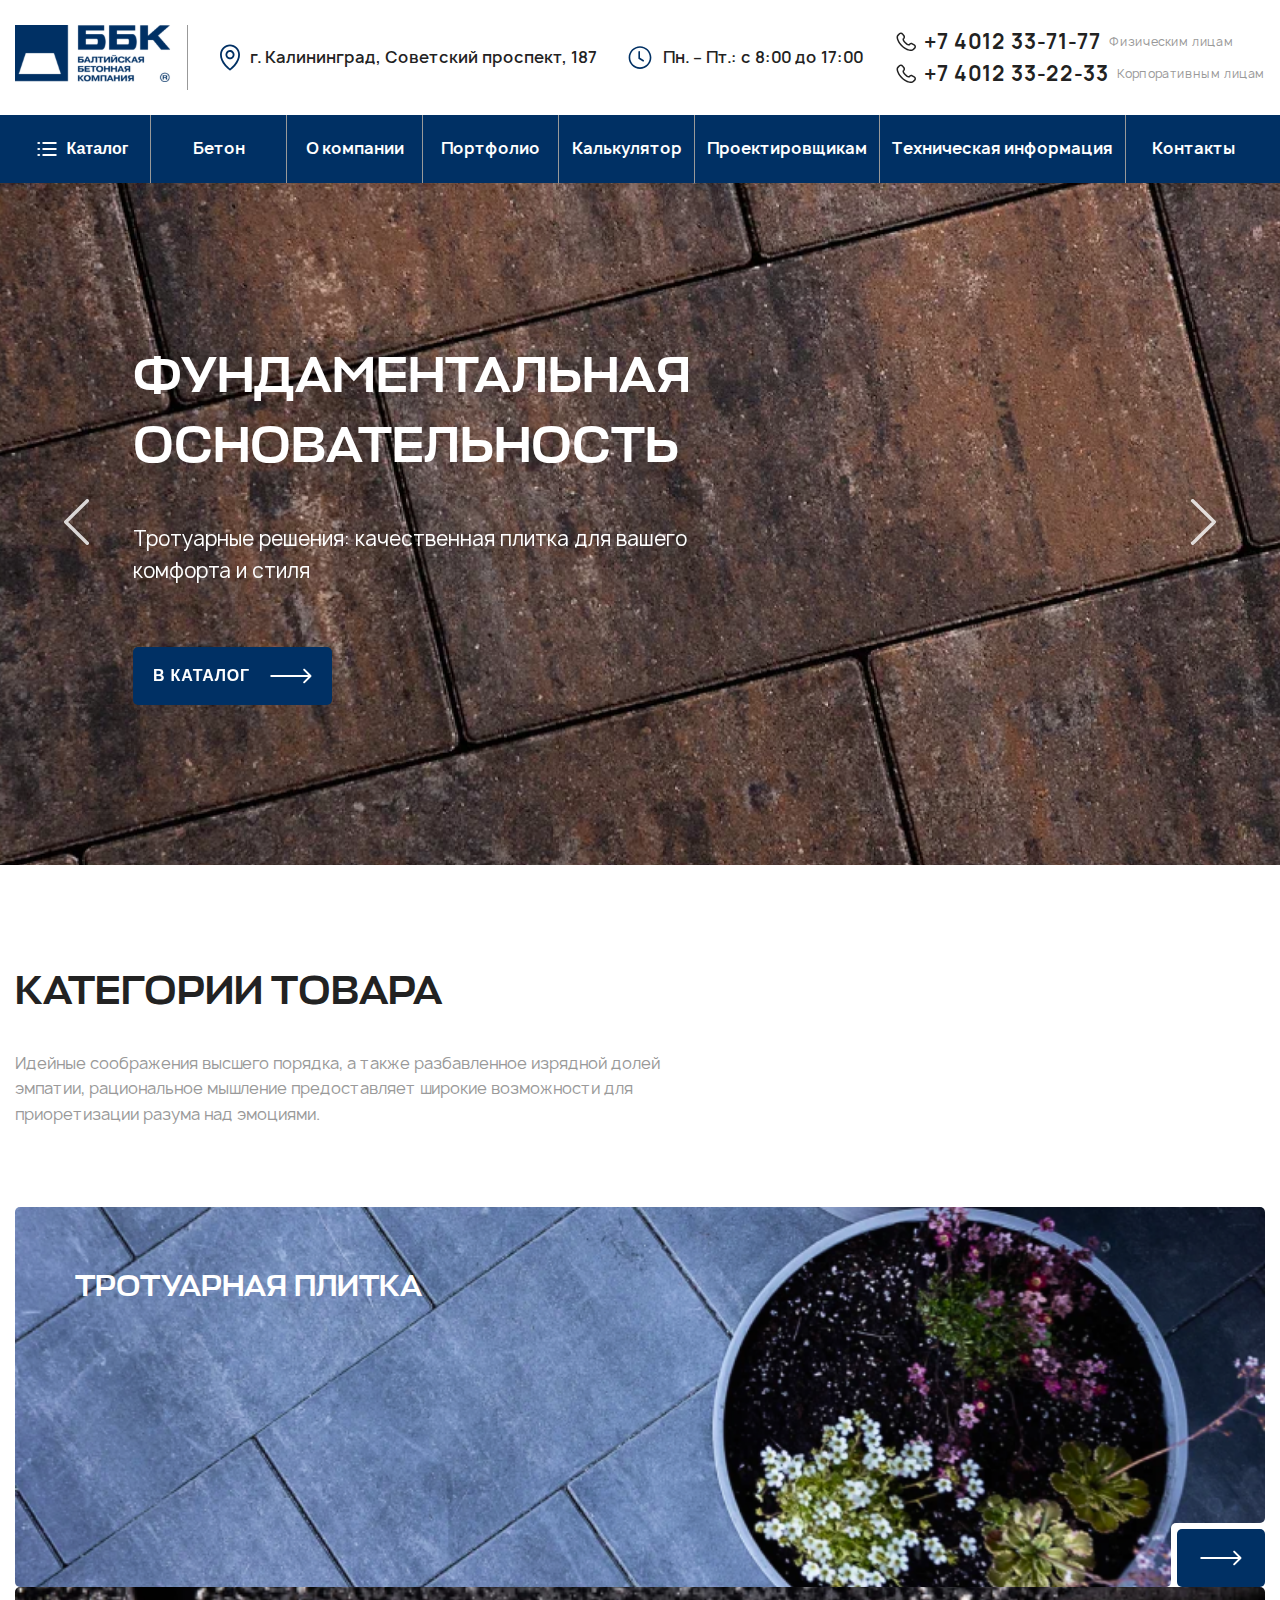
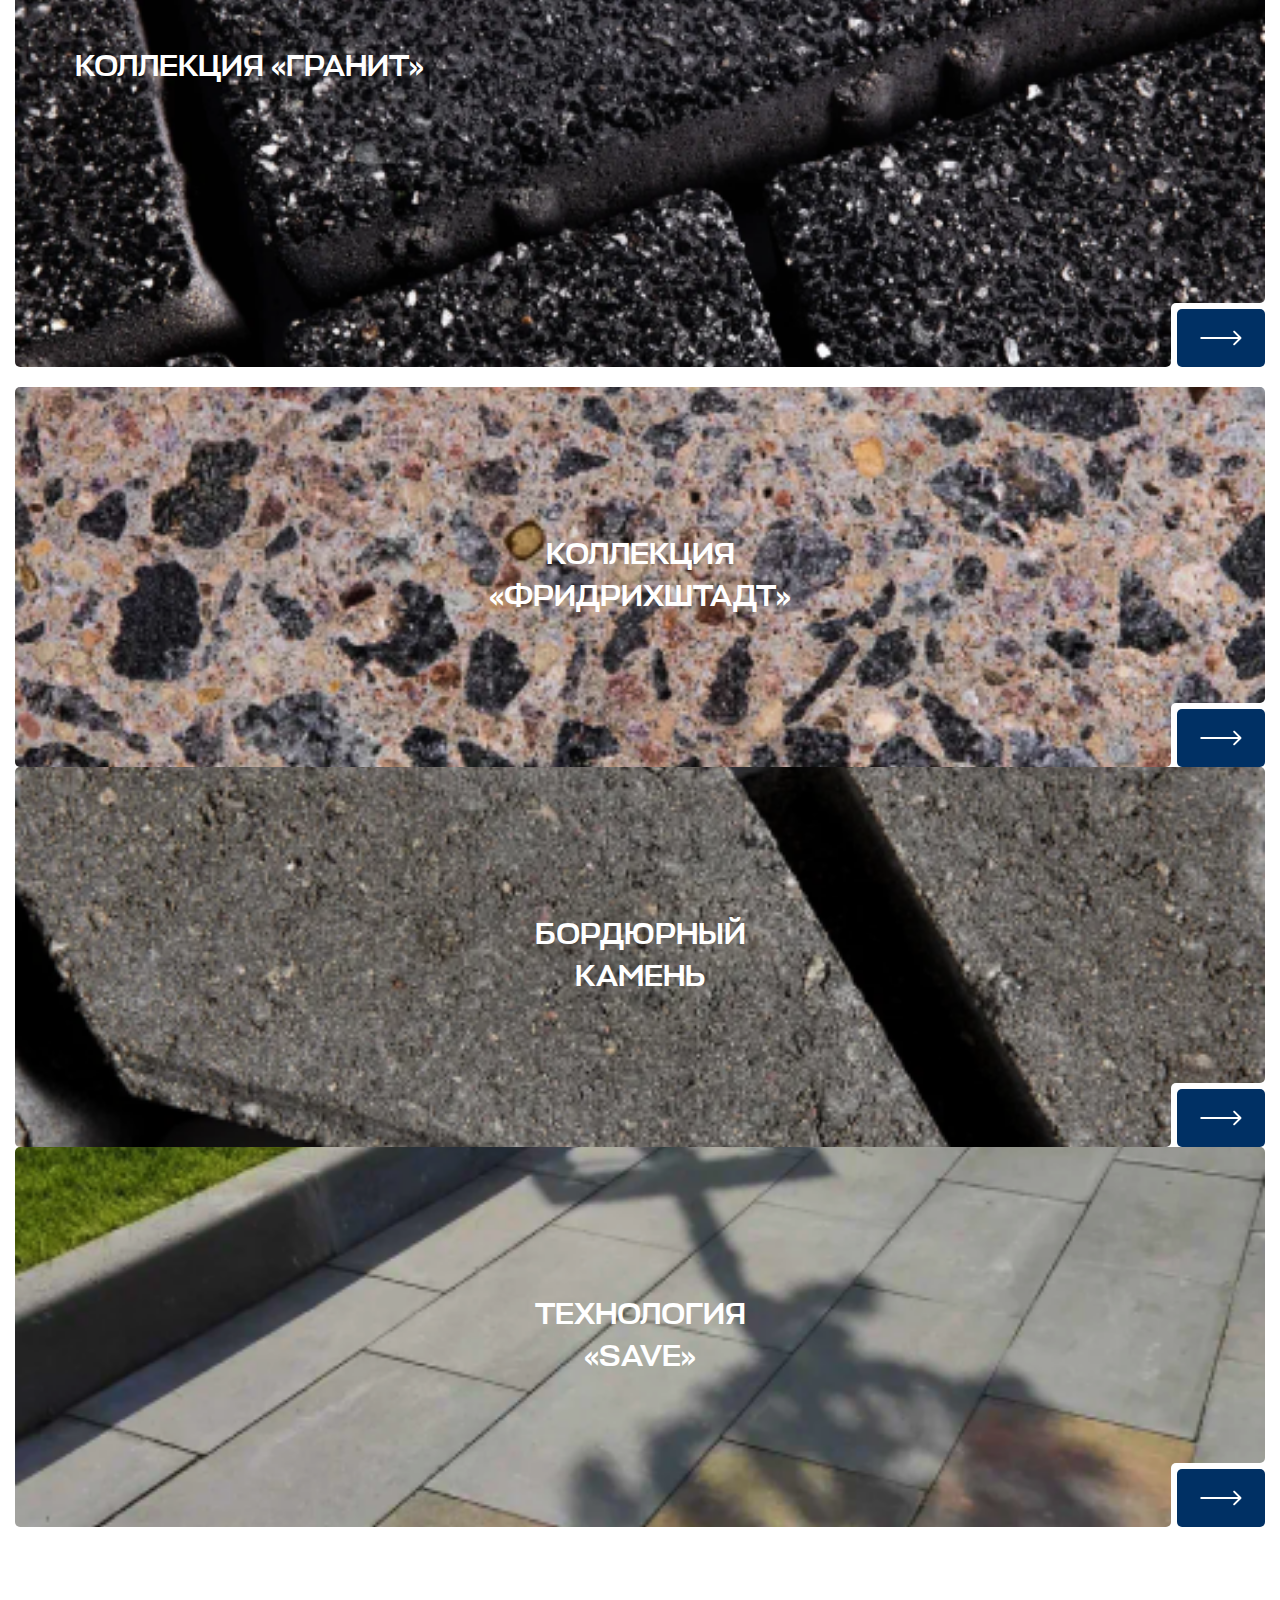
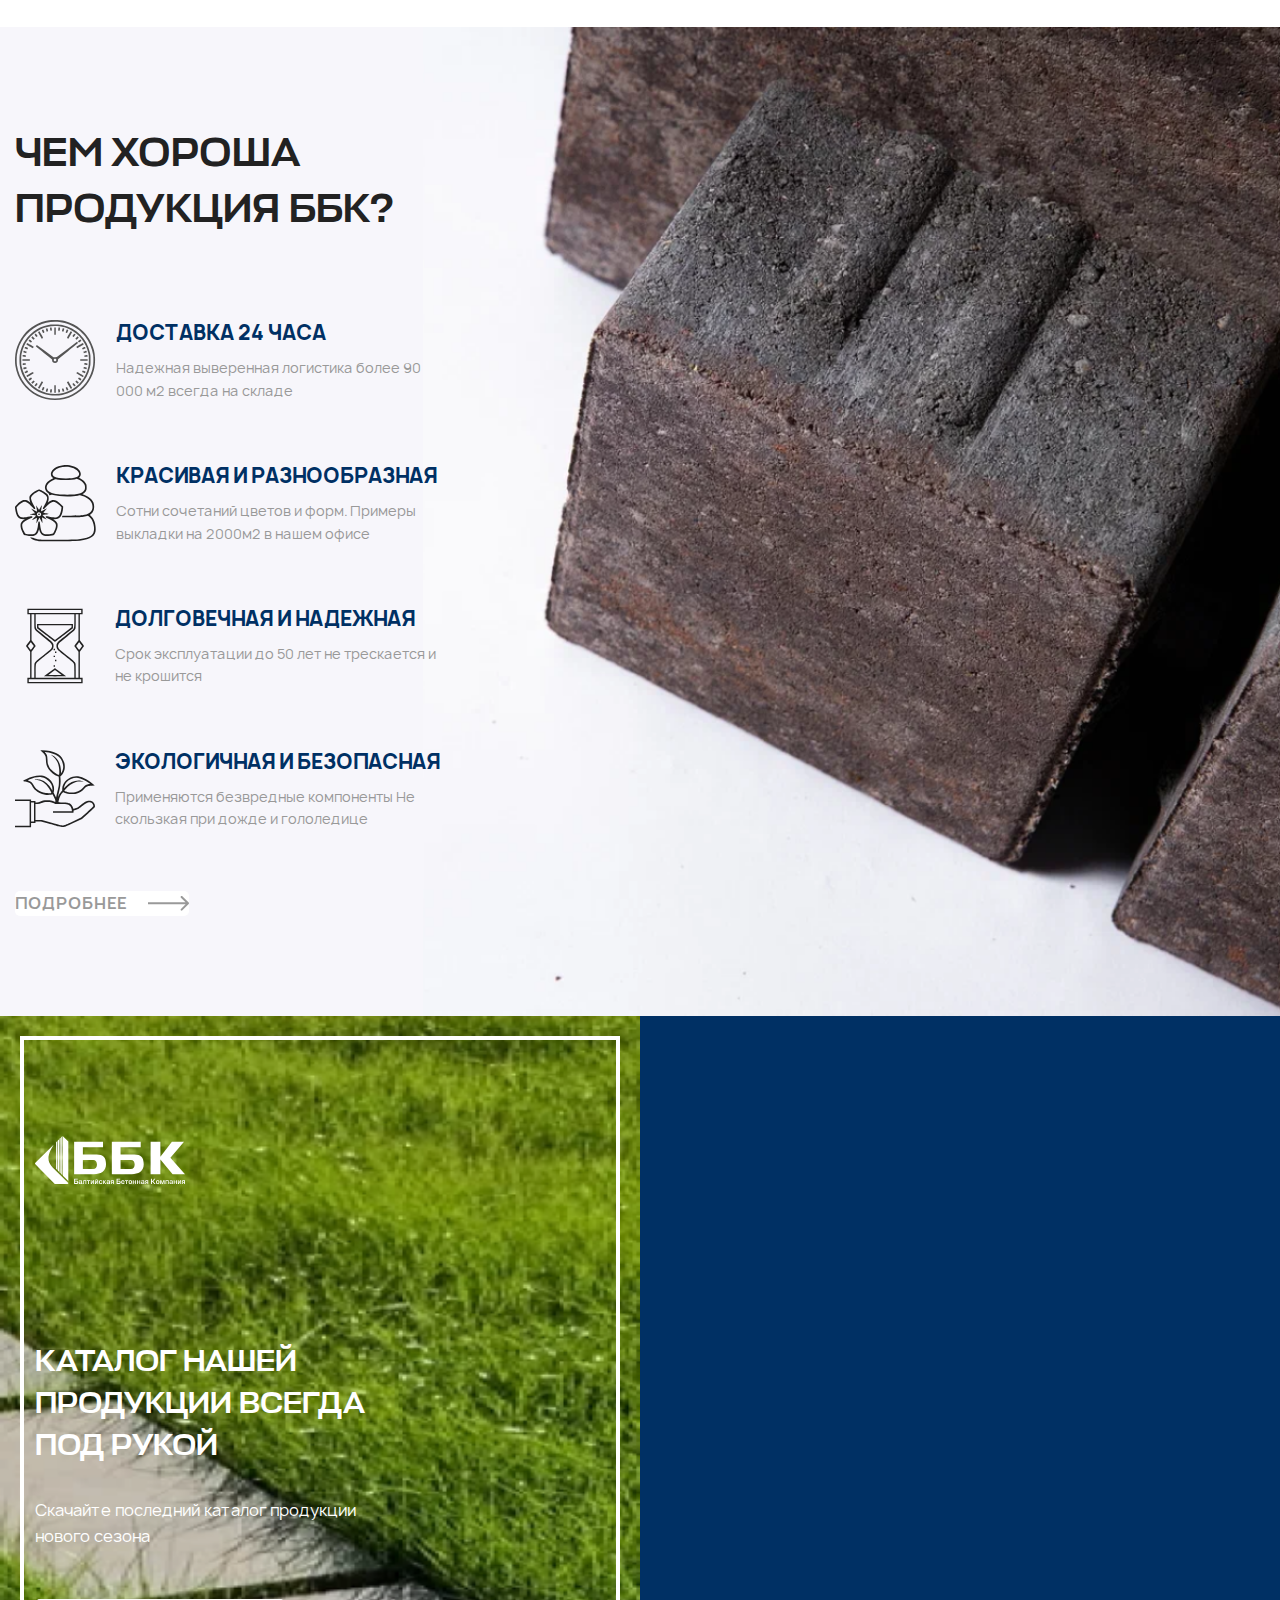
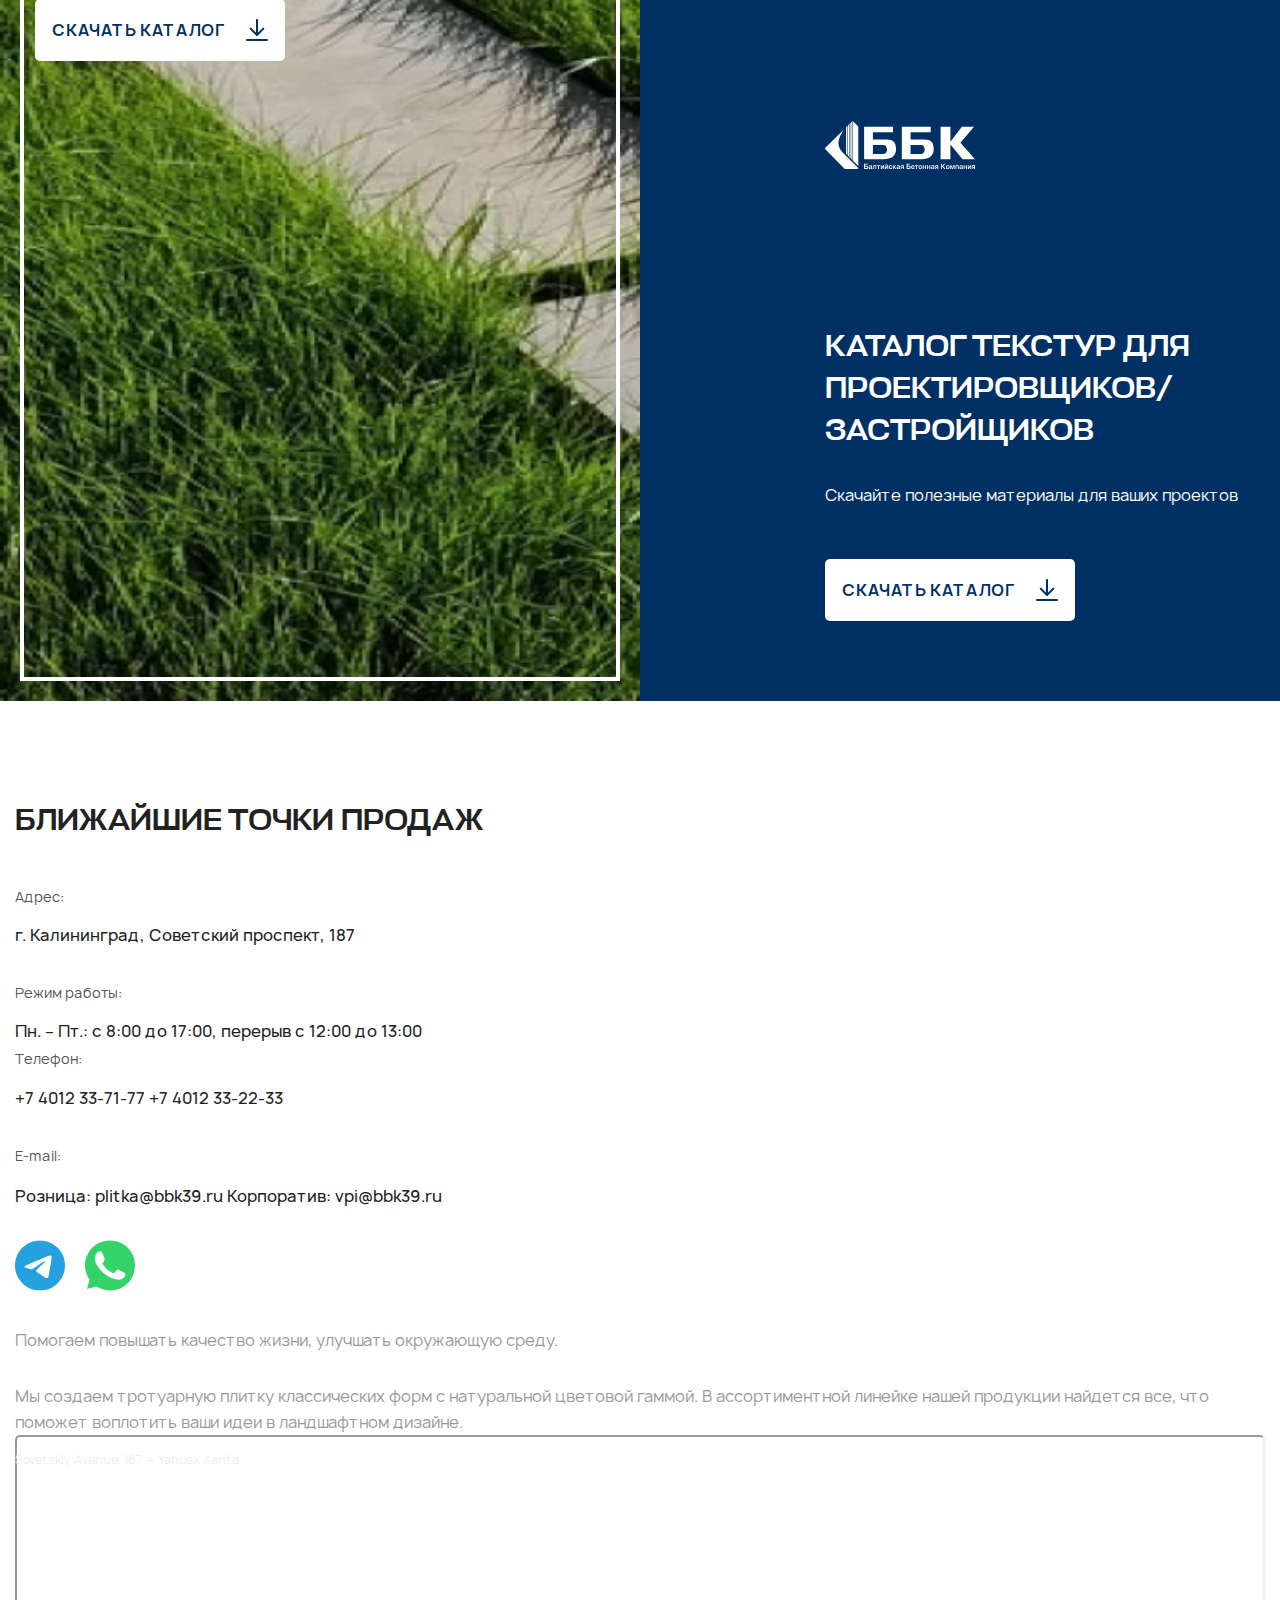
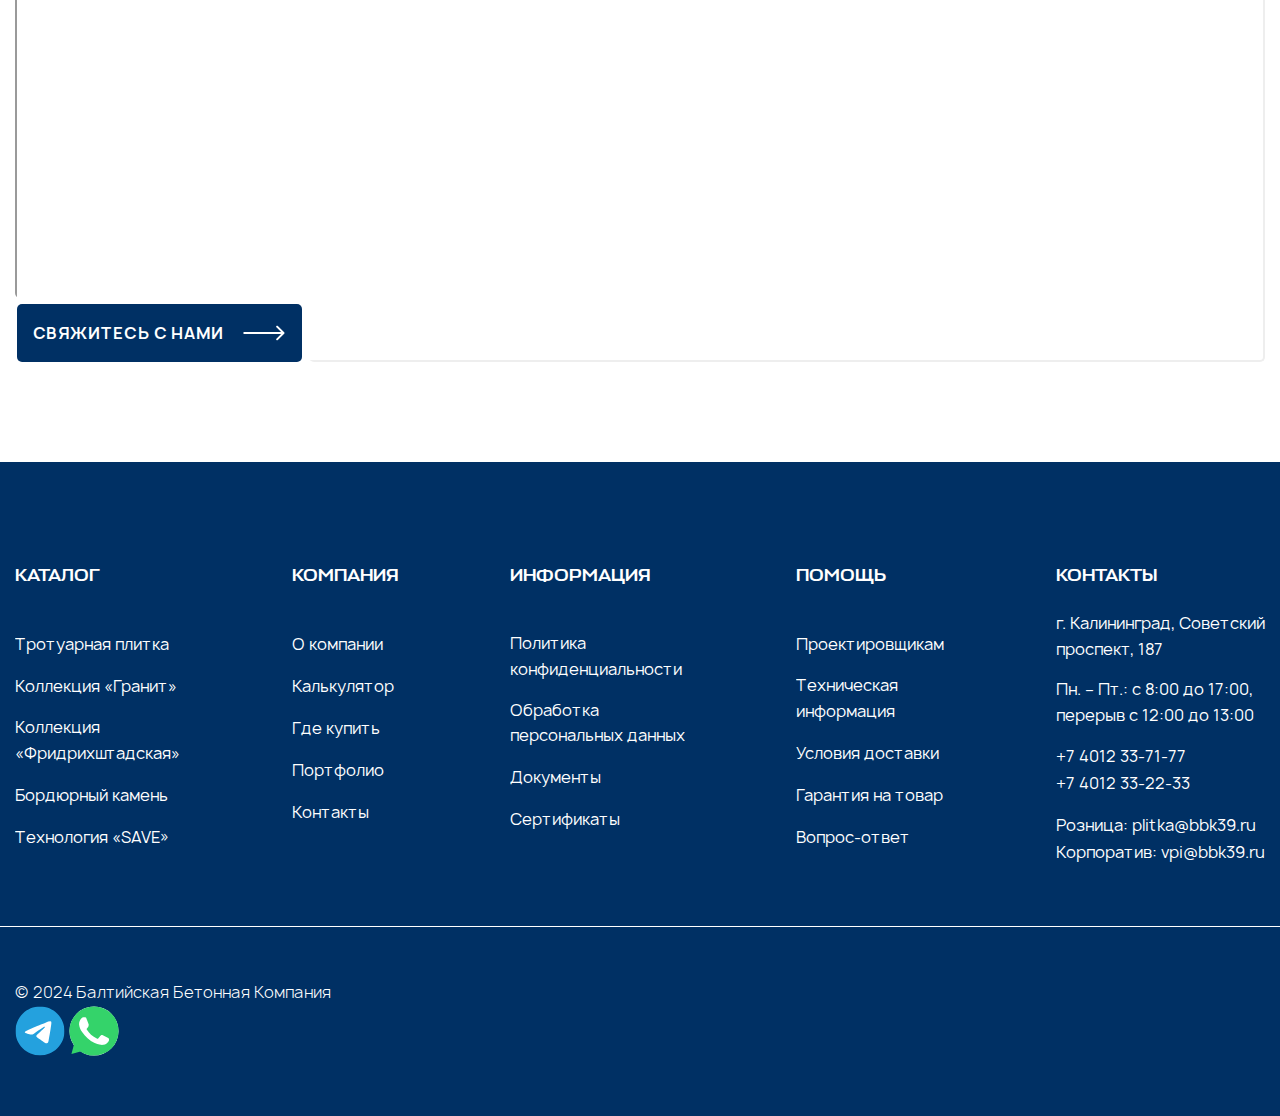
==== commit 4b5cc218: "index page the end" ====
--- a/index.html
+++ b/index.html
@@ -824,7 +824,56 @@
             <!-- download_catalog -->
             <section class="download_catalog">
                 <div class="main_container">
-
+                    <div class="row download_catalog_in">
+                        <div class="col-lg-6">
+                            <div class="download_catalog_left">
+                                <div class="bg_block">
+                                    <img class="bg_img" src="./images/download_bg.png" alt="">
+                                    <div class="border_line"></div>
+                                </div>
+                                <div class="download_catalog_content">
+                                    <img src="./images/download_logo.svg" alt="">
+                                    <h6>
+                                        Каталог нашей продукции всегда под рукой
+                                    </h6>
+                                    <p>
+                                        Скачайте последний каталог продукции нового сезона
+                                    </p>
+                                    <a href="#" class="btn_white">
+                                        <span>
+                                            СКАЧАТЬ КАТАЛОГ
+                                        </span>
+                                        <svg width="22" height="22" viewBox="0 0 22 22" fill="none" xmlns="http://www.w3.org/2000/svg">
+                                            <path d="M12 1C12 0.447715 11.5523 -1.19209e-07 11 -1.19209e-07C10.4477 -1.19209e-07 10 0.447715 10 1L12 1ZM10.2929 16.7071C10.6834 17.0976 11.3166 17.0976 11.7071 16.7071L18.0711 10.3431C18.4616 9.95262 18.4616 9.31946 18.0711 8.92893C17.6805 8.53841 17.0474 8.53841 16.6569 8.92893L11 14.5858L5.34315 8.92893C4.95262 8.53841 4.31946 8.53841 3.92893 8.92893C3.53841 9.31946 3.53841 9.95262 3.92893 10.3431L10.2929 16.7071ZM10 1V16H12V1L10 1Z" fill="#003064"/>
+                                            <path d="M1 21H21" stroke="#003064" stroke-width="2" stroke-linecap="round"/>
+                                        </svg>
+                                    </a>
+                                </div>
+                            </div>
+                        </div>
+                        <div class="col-lg-6">
+                            <div class="download_catalog_right">
+                                <div class="download_catalog_content">
+                                    <img src="./images/download_logo.svg" alt="">
+                                    <h6>
+                                        каталог Текстур  для проектировщиков/ застройщиков
+                                    </h6>
+                                    <p>
+                                        Скачайте полезные материалы для ваших проектов
+                                    </p>
+                                    <a href="#" class="btn_white">
+                                        <span>
+                                            СКАЧАТЬ КАТАЛОГ
+                                        </span>
+                                        <svg width="22" height="22" viewBox="0 0 22 22" fill="none" xmlns="http://www.w3.org/2000/svg">
+                                            <path d="M12 1C12 0.447715 11.5523 -1.19209e-07 11 -1.19209e-07C10.4477 -1.19209e-07 10 0.447715 10 1L12 1ZM10.2929 16.7071C10.6834 17.0976 11.3166 17.0976 11.7071 16.7071L18.0711 10.3431C18.4616 9.95262 18.4616 9.31946 18.0711 8.92893C17.6805 8.53841 17.0474 8.53841 16.6569 8.92893L11 14.5858L5.34315 8.92893C4.95262 8.53841 4.31946 8.53841 3.92893 8.92893C3.53841 9.31946 3.53841 9.95262 3.92893 10.3431L10.2929 16.7071ZM10 1V16H12V1L10 1Z" fill="#003064"/>
+                                            <path d="M1 21H21" stroke="#003064" stroke-width="2" stroke-linecap="round"/>
+                                        </svg>
+                                    </a>
+                                </div>
+                            </div>
+                        </div>
+                    </div>
                 </div>
             </section>
             <!-- download_catalog -->
--- a/css/style.css
+++ b/css/style.css
@@ -544,7 +544,12 @@
   }
 }
 .home .home-button-prev {
-  left: 5%;
+  left: 15%;
+}
+@media screen and (max-width: 1650px) {
+  .home .home-button-prev {
+    left: 5%;
+  }
 }
 @media screen and (max-width: 991px) {
   .home .home-button-prev {
@@ -552,7 +557,12 @@
   }
 }
 .home .home-button-next {
-  right: 5%;
+  right: 15%;
+}
+@media screen and (max-width: 1650px) {
+  .home .home-button-next {
+    right: 5%;
+  }
 }
 @media screen and (max-width: 991px) {
   .home .home-button-next {
@@ -1772,6 +1782,135 @@
   color: #999999;
 }
 
+.download_catalog {
+  padding: 80px 0;
+  position: relative;
+}
+@media screen and (max-width: 991px) {
+  .download_catalog {
+    padding: 0;
+  }
+}
+.download_catalog .bg_block {
+  position: absolute;
+  left: 0;
+  top: 0;
+  width: 50%;
+  height: 100%;
+}
+@media screen and (max-width: 991px) {
+  .download_catalog .bg_block {
+    width: calc(100% + 30px);
+    left: -15px;
+  }
+}
+.download_catalog .bg_block .border_line {
+  position: absolute;
+  top: 20px;
+  left: 20px;
+  right: 20px;
+  bottom: 20px;
+  width: calc(100% - 40px);
+  height: calc(100% - 40px);
+  border: 4px solid #FFFFFF;
+}
+@media screen and (max-width: 991px) {
+  .download_catalog .bg_block .border_line {
+    top: 15px;
+    left: 15px;
+    right: 15x;
+    bottom: 15px;
+    width: calc(100% - 30px);
+    height: calc(100% - 30px);
+  }
+}
+.download_catalog .bg_img {
+  height: 100%;
+  width: 100%;
+  -o-object-fit: cover;
+     object-fit: cover;
+}
+.download_catalog_content {
+  position: relative;
+  z-index: 2;
+  max-width: 410px;
+  padding-left: 60px;
+}
+@media screen and (max-width: 991px) {
+  .download_catalog_content {
+    max-width: 100%;
+    padding: 40px 20px;
+  }
+}
+@media screen and (max-width: 991px) {
+  .download_catalog_left {
+    position: relative;
+  }
+}
+.download_catalog_left .download_catalog_content {
+  padding: 40px 20px 60px 20px;
+}
+.download_catalog_right .download_catalog_content {
+  margin-left: auto;
+  max-width: 500px;
+}
+@media screen and (max-width: 991px) {
+  .download_catalog_right .download_catalog_content {
+    margin-left: 0;
+  }
+}
+@media screen and (max-width: 991px) {
+  .download_catalog_right {
+    padding-top: 15px;
+    padding-bottom: 35px;
+  }
+}
+.download_catalog h6 {
+  font-family: "Stapel", sans-serif;
+  font-size: 30px;
+  font-weight: 400;
+  line-height: 42px;
+  color: #FFFFFF;
+  text-transform: uppercase;
+  margin-top: 150px;
+}
+@media screen and (max-width: 991px) {
+  .download_catalog h6 {
+    margin-top: 100px;
+    font-size: 20px;
+    line-height: 28px;
+  }
+}
+.download_catalog p {
+  font-size: 16px;
+  font-weight: 400;
+  line-height: 25.6px;
+  color: #FFFFFF;
+  margin: 30px 0 50px 0;
+}
+@media screen and (max-width: 991px) {
+  .download_catalog p {
+    font-size: 14px;
+    line-height: 22.4px;
+  }
+}
+.download_catalog .btn_white {
+  max-width: 250px;
+}
+.download_catalog .btn_white span {
+  white-space: nowrap;
+}
+.download_catalog .btn_white svg {
+  flex-shrink: 0;
+}
+@media screen and (max-width: 991px) {
+  .download_catalog .btn_white {
+    font-size: 14px;
+    line-height: 18px;
+    max-width: 220px;
+  }
+}
+
 .footer {
   background-color: #003064;
 }
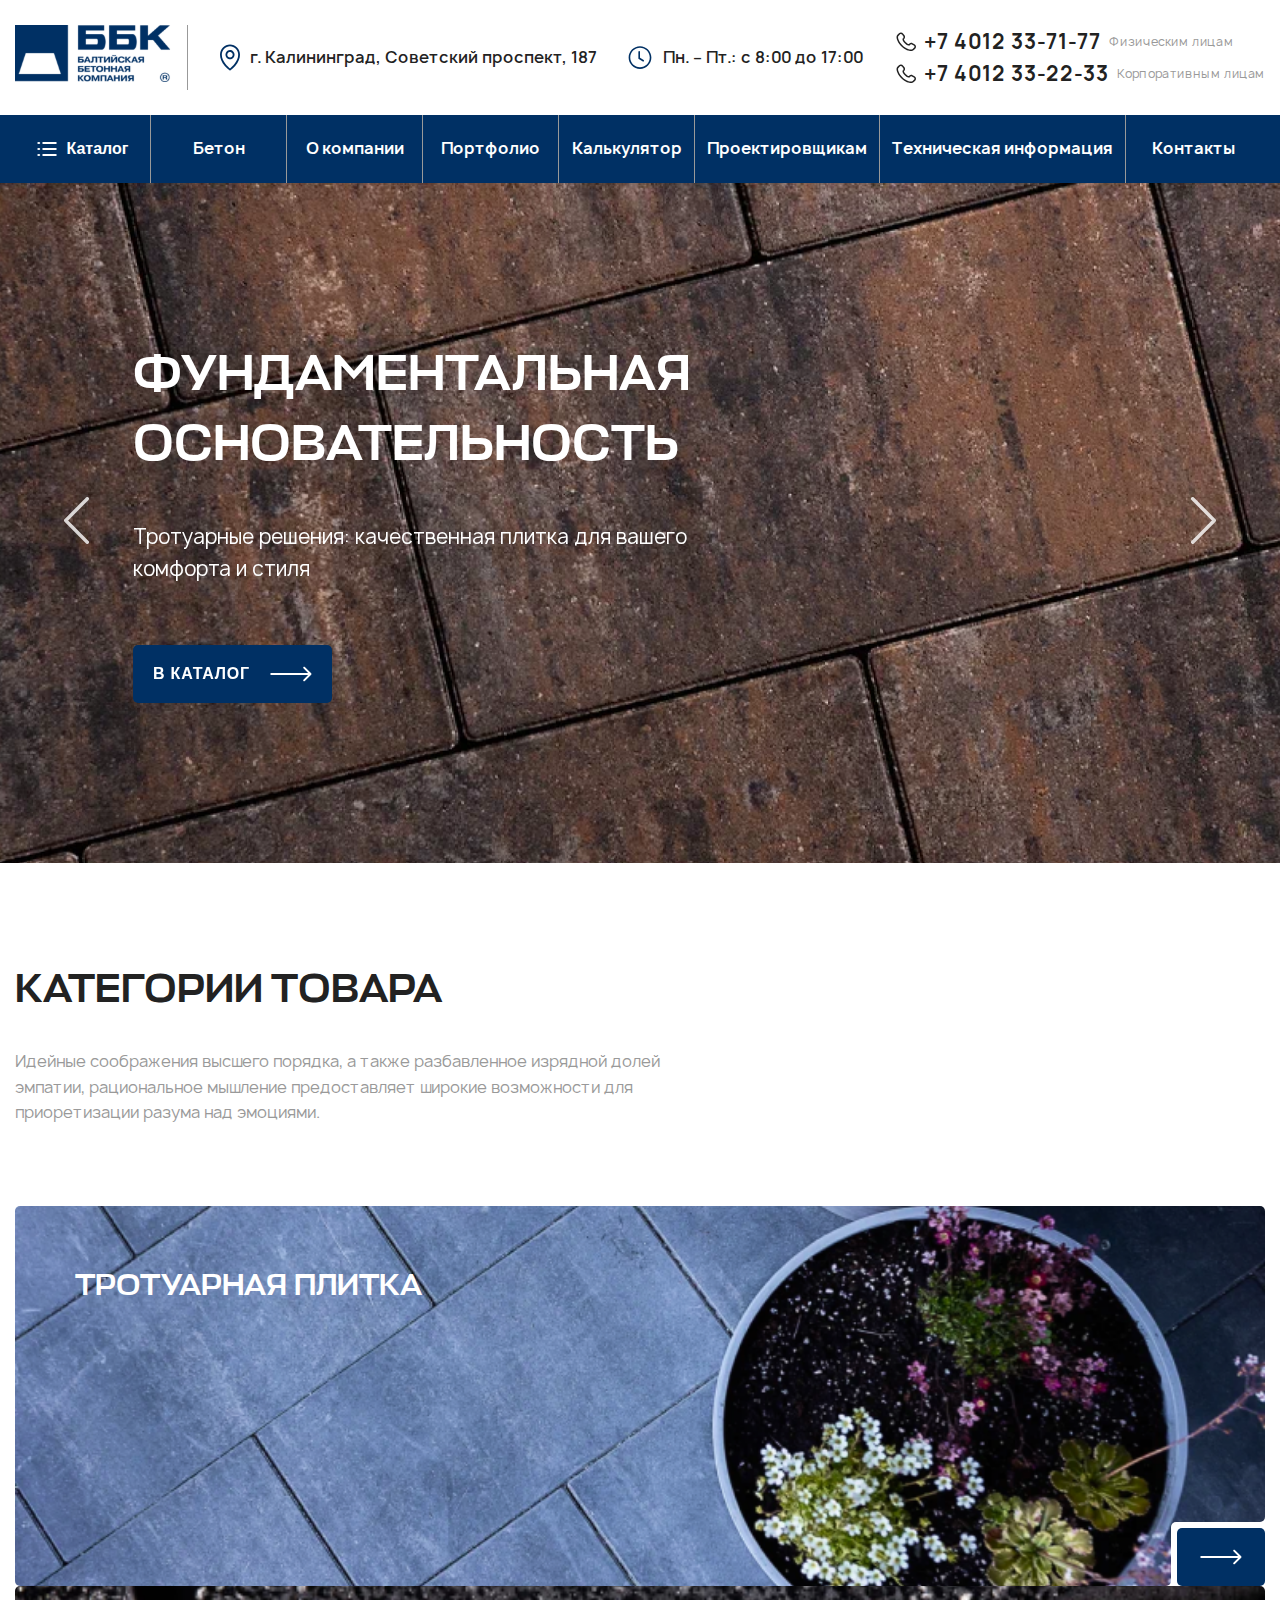
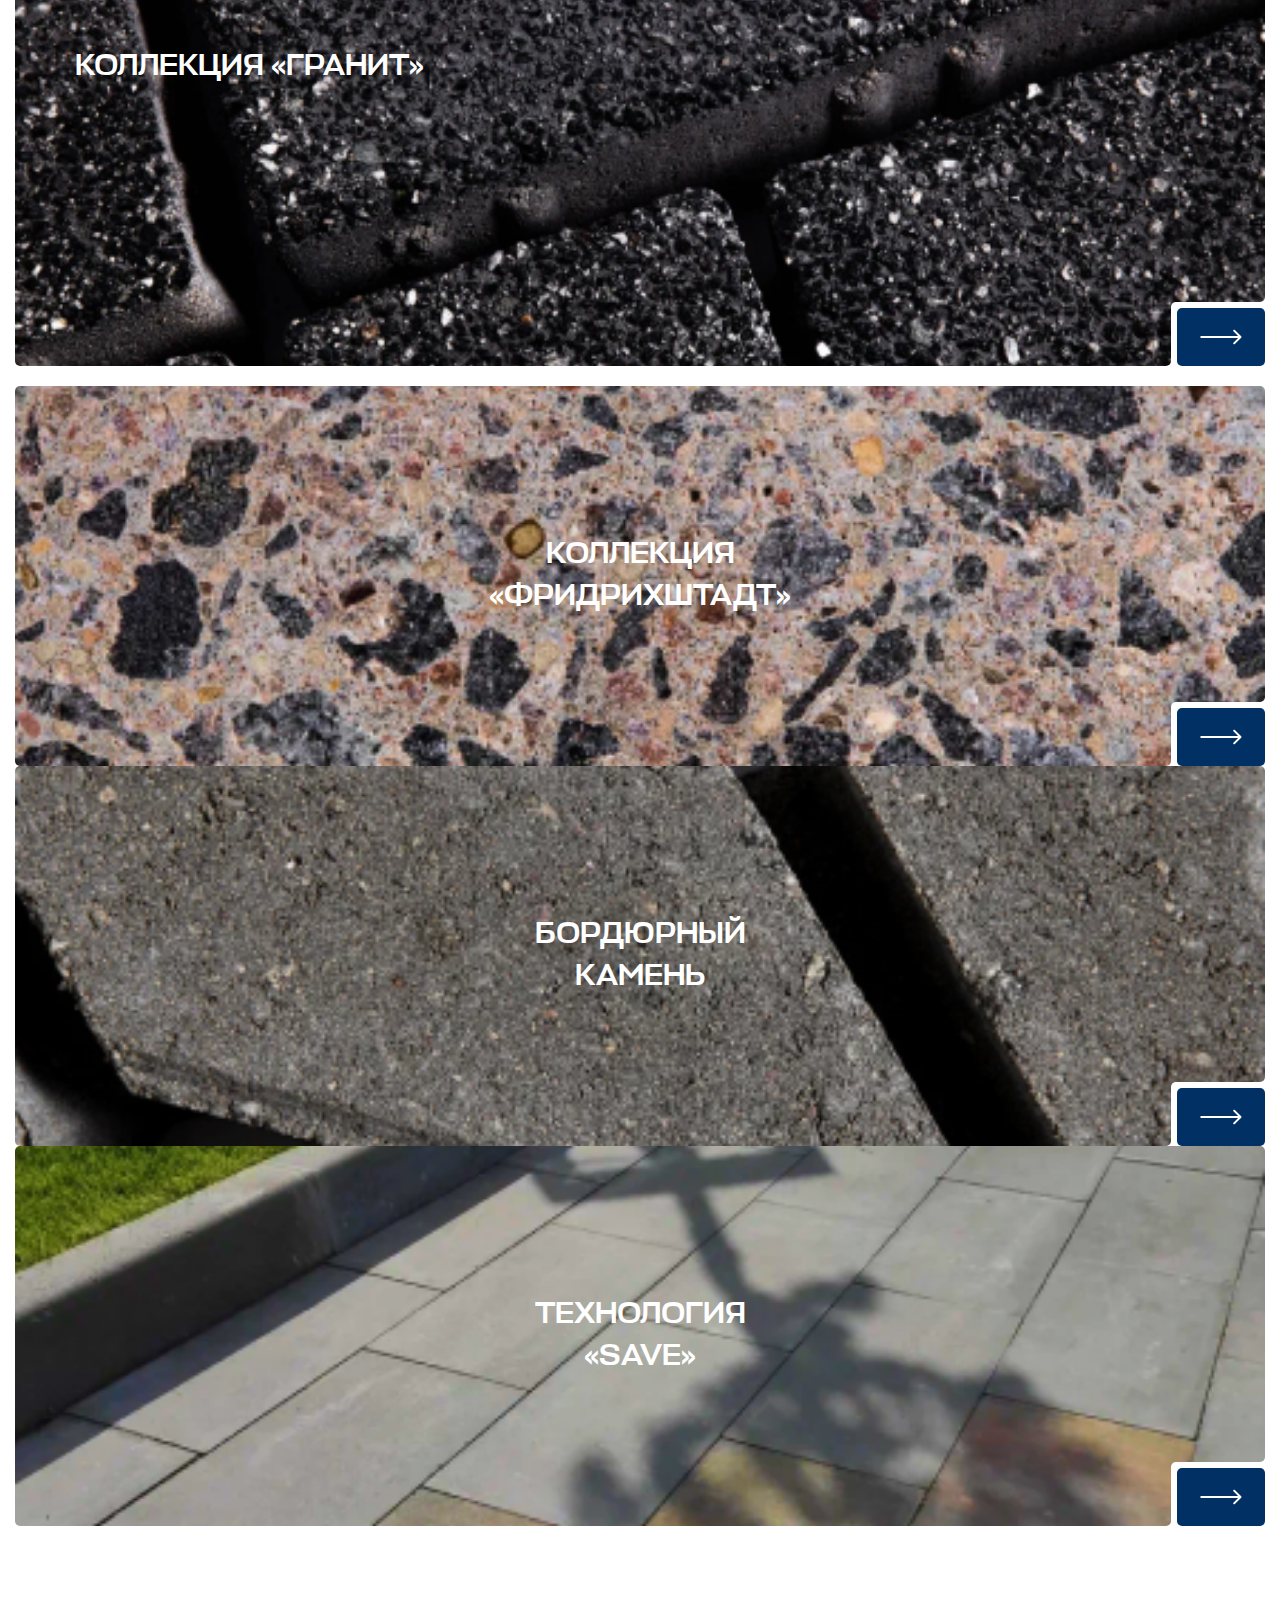
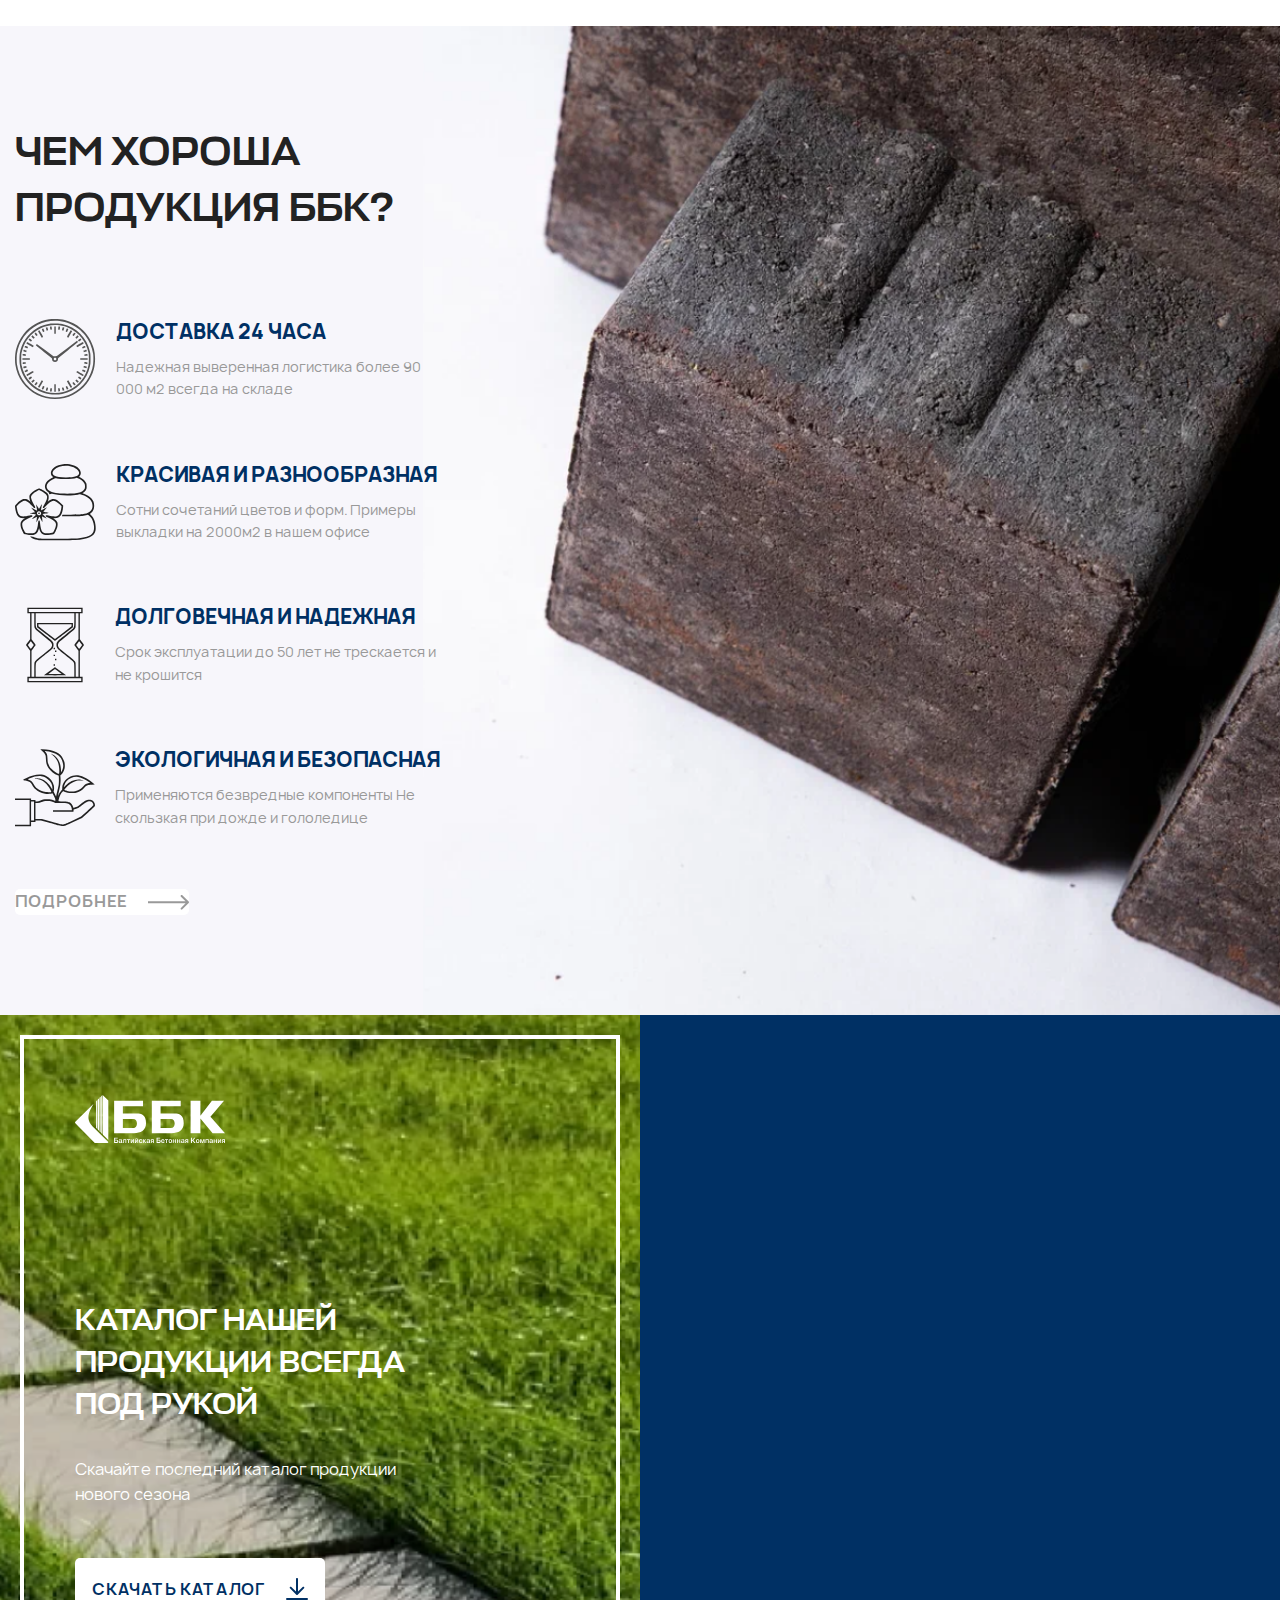
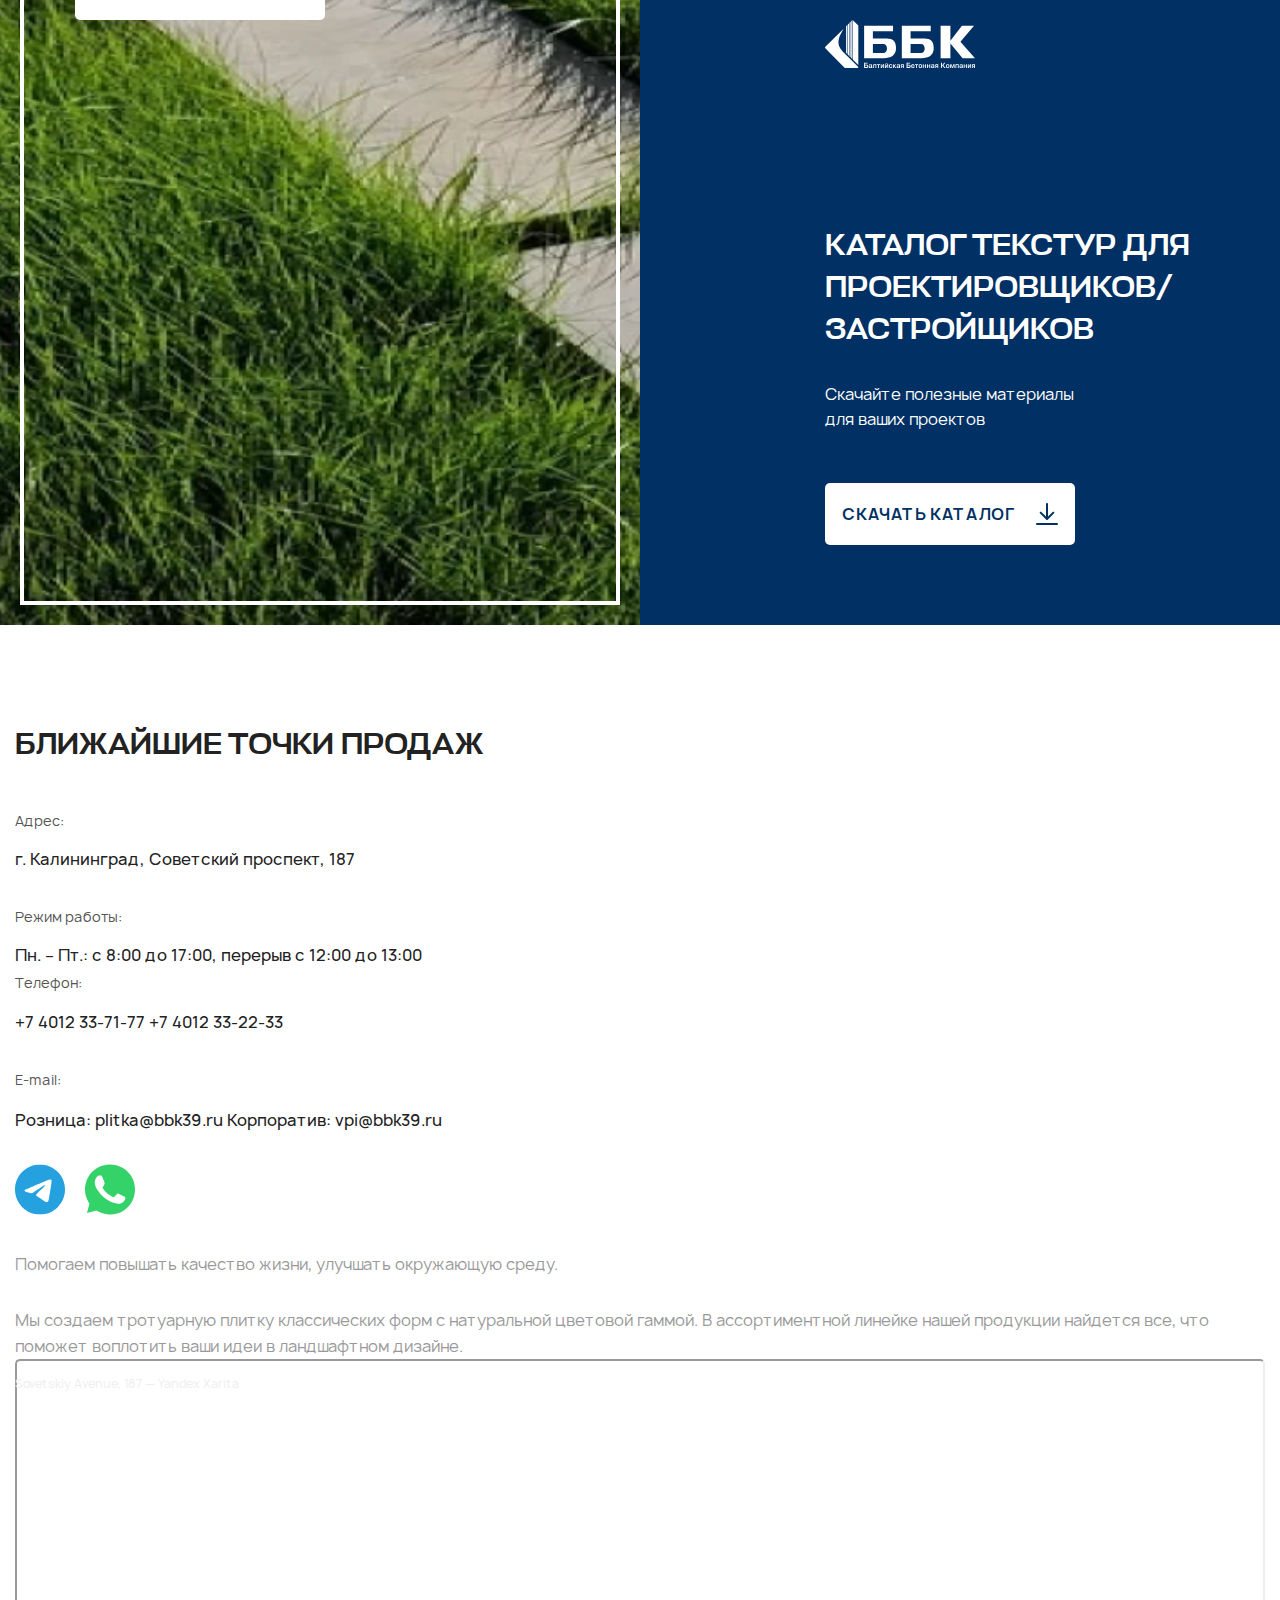
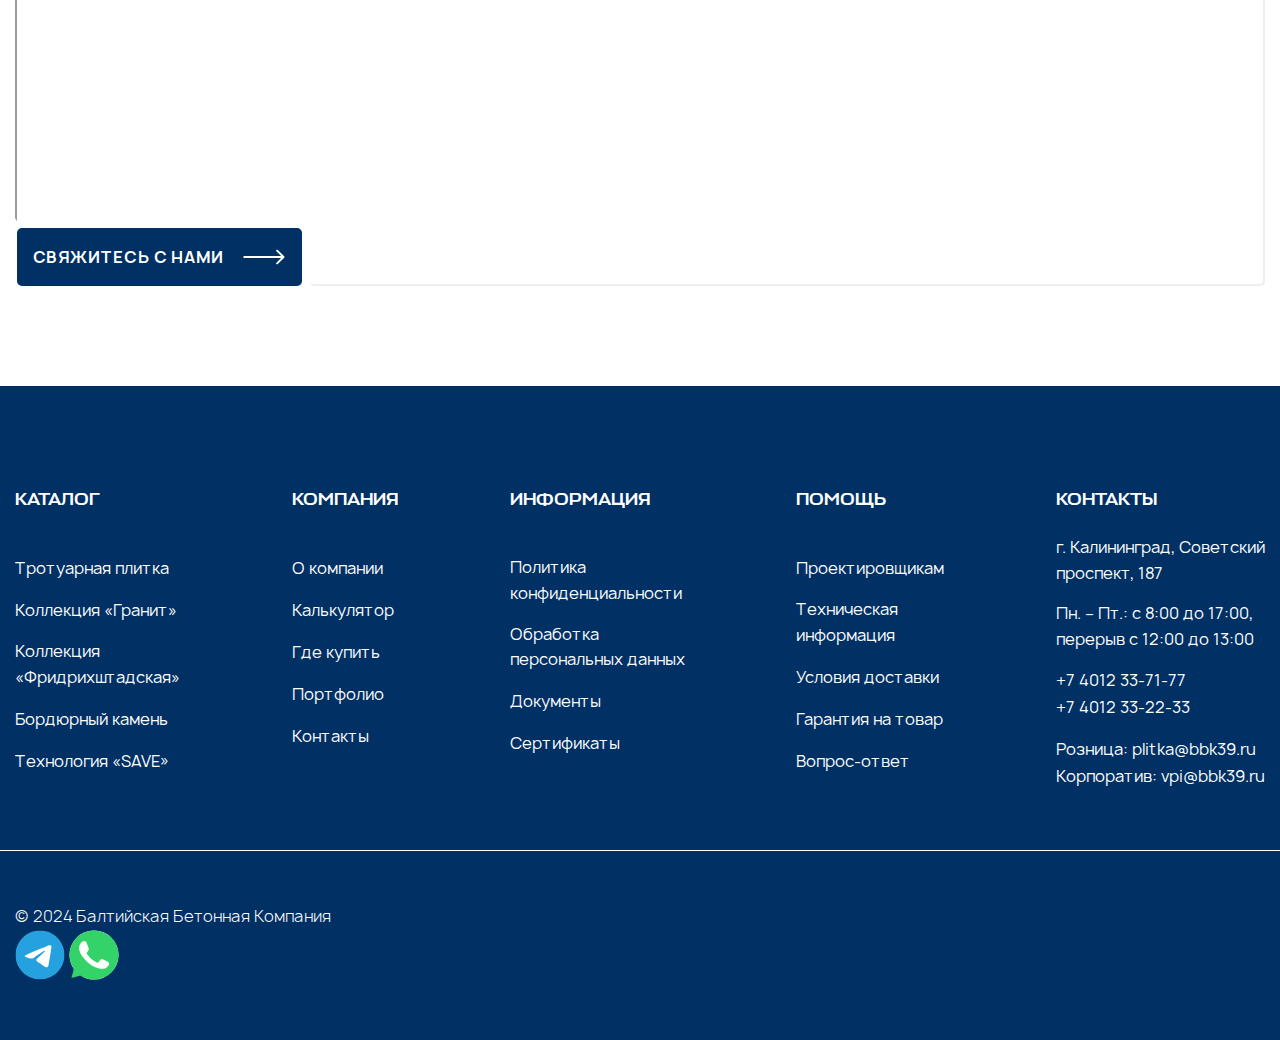
==== commit b10fbe10: "full page header update" ====
--- a/index.html
+++ b/index.html
@@ -23,12 +23,28 @@
     <div class="wrapper">
 
         <!-- header -->
-        <header class="header">
+        <header class="header page-header">
             <div class="header_top">
                 <div class="main_container">
                     <a href="/" class="header_logo">
                         <img src="./images/logo/header_logo.svg" alt="">
                     </a>
+                    <button class="menu_btn catalog_absolute_btn">
+                        <div class="menu_btn_in">
+                            <svg class="menu_btn_close" width="14" height="13" viewBox="0 0 14 13" fill="none" xmlns="http://www.w3.org/2000/svg">
+                                <path d="M1 12.5L13 0.5M13 12.5L1 0.5" stroke="white" stroke-linecap="round"/>
+                            </svg>
+                            <svg class="menu_btn_open" width="20" height="14" viewBox="0 0 20 14" fill="none" xmlns="http://www.w3.org/2000/svg">
+                                <ellipse cx="1.75" cy="1" rx="1.5" ry="1" fill="white"/>
+                                <path d="M6.25 1H18.75" stroke="white" stroke-width="2" stroke-linecap="round"/>
+                                <ellipse cx="1.75" cy="7" rx="1.5" ry="1" fill="white"/>
+                                <path d="M6.25 7H18.75" stroke="white" stroke-width="2" stroke-linecap="round"/>
+                                <ellipse cx="1.75" cy="13" rx="1.5" ry="1" fill="white"/>
+                                <path d="M6.25 13H18.75" stroke="white" stroke-width="2" stroke-linecap="round"/>
+                            </svg>
+                            Меню
+                        </div>
+                    </button>
                     <ul class="header_location">
                         <li>
                             <svg width="20" height="27" viewBox="0 0 20 27" fill="none" xmlns="http://www.w3.org/2000/svg">
@@ -81,7 +97,7 @@
                 <div class="main_container">
                     <ul>
                         <li>
-                            <button>
+                            <button class="catalog_absolute_btn">
                                 <svg width="20" height="14" viewBox="0 0 20 14" fill="none" xmlns="http://www.w3.org/2000/svg">
                                     <ellipse cx="1.75" cy="1" rx="1.5" ry="1" fill="white"/>
                                     <path d="M6.25 1H18.75" stroke="white" stroke-width="2" stroke-linecap="round"/>
@@ -131,8 +147,340 @@
                     </ul>
                 </div>
             </div>
+            <!-- catalog_absolute -->
+            <div class="catalog_absolute">
+                <ul class="catalog_absolute_left">
+                    <li>
+                        <button>
+                            Каталог
+                            <svg width="8" height="14" viewBox="0 0 8 14" fill="none" xmlns="http://www.w3.org/2000/svg">
+                                <path d="M1 0.999999L7 7L1 13" stroke="#222222" stroke-linecap="round" stroke-linejoin="round"/>
+                            </svg>
+                        </button>
+                    </li>
+                    <li>
+                        <a href="#">
+                            О компании
+                        </a>
+                    </li>
+                    <li>
+                        <a href="#">
+                            Портфолио
+                        </a>
+                    </li>
+                    <li>
+                        <a href="#">
+                            Где купить
+                        </a>
+                    </li>
+                    <li>
+                        <a href="#">
+                            Проектировщикам
+                        </a>
+                    </li>
+                    <li>
+                        <a href="#">
+                            Техническая информация
+                        </a>
+                    </li>
+                    <li>
+                        <a href="#">
+                            Калькулятор
+                        </a>
+                    </li>
+                    <li>
+                        <a href="#">
+                            Контакты
+                        </a>
+                    </li>
+                </ul>
+                <ul class="catalog_absolute_right">
+                    <button class="title_block active">
+                        <svg width="23" height="23" viewBox="0 0 23 23" fill="none" xmlns="http://www.w3.org/2000/svg">
+                            <rect x="0.5" y="0.5" width="22" height="22" stroke="#003064"/>
+                            <rect x="4" y="3" width="7" height="9" rx="1" fill="#003064"/>
+                            <rect x="12" y="10" width="7" height="10" rx="1" fill="#003064"/>
+                            <rect x="12" y="3" width="7" height="6" rx="1" fill="#003064"/>
+                            <rect x="4" y="14" width="7" height="6" rx="1" fill="#003064"/>
+                        </svg>
+                        Тротуарная плитка
+                    </button>
+                    <a href="#" class="catalog_in_block">
+                        <span>
+                        Группа эксплуатации А, Б (h-60 мм)
+                        </span>
+                        <div class="icons">
+                            <svg width="23" height="23" viewBox="0 0 23 23" fill="none" xmlns="http://www.w3.org/2000/svg">
+                                <path d="M22.5032 19.7228H21.1465V19.0068H22.5032V19.7228Z" fill="#003064"/>
+                                <path d="M6.306 19.7228H3.33789V19.0068H6.306V19.7228ZM10.7586 19.7228H7.79049V19.0068H10.7586V19.7228ZM15.2112 19.7228H12.2431V19.0068H15.2112V19.7228ZM19.6629 19.7228H16.6948V19.0068H19.6629V19.7228Z" fill="#003064"/>
+                                <path d="M1.85475 19.7228H0.498047V19.0068H1.85475V19.7228Z" fill="#003064"/>
+                                <path d="M9.88463 9.92206C9.97741 9.92206 10.0483 9.9667 10.0772 9.98771C10.2514 10.119 10.2076 10.3238 10.1936 10.3912L10.1201 10.814C10.0527 11.2079 9.98529 11.6017 9.90301 11.9921C9.77785 12.5926 9.92927 13.0258 10.3949 13.3996C10.886 13.7926 11.3665 14.1996 11.8462 14.6066C12.0877 14.8114 12.3293 15.0163 12.5726 15.2202C12.6847 15.313 12.7608 15.4206 12.8107 15.5572L13.3989 17.1765C13.6388 17.8329 13.8777 18.4894 14.1149 19.1468C14.3976 19.0382 14.6725 18.9358 14.9491 18.8395C14.521 17.6693 14.1035 16.5165 13.686 15.3637L13.5127 14.8858C13.4996 14.8491 13.4838 14.8254 13.4558 14.8027L12.9394 14.3703C12.7013 14.1707 12.4641 13.9712 12.2225 13.7751C12.0457 13.6315 11.981 13.4495 12.0247 13.2193C12.0799 12.9287 12.1306 12.6372 12.1823 12.3466L12.5867 10.0831L13.0567 10.603C13.9486 11.5842 15.0138 12.1015 16.3093 12.1812C16.3058 11.881 16.3058 11.586 16.3101 11.2919C15.8226 11.2674 15.3587 11.144 14.9176 10.9243C14.1596 10.5453 13.6458 10.0621 13.3482 9.4494C13.2764 9.3006 13.2212 9.14393 13.1661 8.98812C13.1346 8.89447 13.1022 8.80169 13.0654 8.71066C12.893 8.28527 12.4904 7.9439 12.0168 7.82224C11.5801 7.70932 11.1521 7.79773 10.8116 8.07257C10.3547 8.44019 9.8715 8.78243 9.4041 9.11329C9.19666 9.26034 8.98921 9.40651 8.78352 9.55619C8.71087 9.60958 8.66098 9.64722 8.62684 9.69361C8.15681 10.3457 7.68415 10.9969 7.21062 11.6455C7.45395 11.8171 7.69291 11.9921 7.93011 12.1681C8.09204 11.944 8.25134 11.7252 8.40977 11.5072C8.63122 11.2026 8.85267 10.898 9.06974 10.5917C9.24917 10.3378 9.42948 10.1601 9.63868 10.0341C9.72796 9.94919 9.81286 9.92206 9.88463 9.92206ZM14.0099 19.7314C13.9635 19.7314 13.9145 19.7227 13.8637 19.6999C13.7202 19.6352 13.6685 19.4934 13.6501 19.44C13.3998 18.7459 13.1468 18.0535 12.8948 17.3603L12.3057 15.7401C12.2882 15.6946 12.2672 15.6648 12.2287 15.6316C11.9845 15.4276 11.7411 15.2219 11.4987 15.0163C11.0225 14.6119 10.5464 14.2084 10.0588 13.818C9.43298 13.3164 9.20978 12.6827 9.37784 11.8818C9.45224 11.5273 9.51439 11.1693 9.57566 10.8114C9.55377 10.8394 9.53102 10.87 9.50826 10.9015C9.28944 11.2114 9.06711 11.516 8.84391 11.8223C8.65748 12.0788 8.47104 12.3352 8.28635 12.5934C8.25572 12.6372 8.17344 12.751 8.02377 12.7746C7.87322 12.7965 7.76205 12.7134 7.72004 12.6819C7.40931 12.4499 7.09596 12.2197 6.77648 11.9974C6.73972 11.972 6.6268 11.8932 6.6023 11.7453C6.57779 11.6 6.65656 11.4923 6.6942 11.4407C7.19487 10.7553 7.69466 10.0691 8.19095 9.38026C8.2776 9.25947 8.38264 9.18244 8.46754 9.12117C8.67498 8.97062 8.88418 8.82269 9.09337 8.67477C9.55465 8.34829 10.0308 8.0113 10.4737 7.65418C10.9499 7.2708 11.5442 7.14476 12.1516 7.30144C12.7871 7.46599 13.328 7.92902 13.5626 8.50847C13.6029 8.60825 13.6388 8.70978 13.6738 8.81132C13.7219 8.94874 13.7683 9.08528 13.8313 9.21483C14.079 9.72425 14.5 10.1146 15.1583 10.4437C15.567 10.6477 15.9985 10.7536 16.4388 10.758C16.4931 10.7588 16.6375 10.7606 16.7452 10.8709C16.8169 10.9444 16.8519 11.0451 16.8493 11.1711C16.8414 11.5545 16.8423 11.9387 16.8493 12.3212C16.8502 12.3694 16.8528 12.5155 16.7425 12.6241C16.6314 12.7326 16.4878 12.7265 16.4274 12.7247C15.0655 12.6748 13.8891 12.1742 12.9245 11.2394L12.7109 12.4385C12.6593 12.7326 12.6085 13.0267 12.5525 13.3199C12.8055 13.5554 13.0444 13.7576 13.2843 13.9589L13.7981 14.3887C13.9005 14.4727 13.9722 14.5751 14.0178 14.7029L14.1911 15.1808C14.6261 16.3791 15.0593 17.5774 15.4979 18.7739C15.5189 18.8316 15.5688 18.9656 15.5022 19.103C15.4375 19.2413 15.3001 19.2877 15.2493 19.3052C14.8939 19.4251 14.5429 19.5573 14.1937 19.6921C14.1447 19.7113 14.0808 19.7314 14.0099 19.7314Z" fill="#003064"/>
+                                <path d="M7.59074 18.2423C7.82357 18.4331 8.05027 18.623 8.27347 18.8147L8.44765 18.6038C8.84766 18.1162 9.24854 17.6287 9.66781 17.1587C10.2 16.5608 10.5483 16.0173 10.7628 15.4475C10.7777 15.4089 10.7882 15.3801 10.7969 15.3599C10.7821 15.3468 10.7637 15.3328 10.7435 15.3153L9.97854 14.6746L9.62229 15.7188C9.58028 15.8431 9.52076 15.9499 9.43848 16.047L8.71987 16.9022C8.34437 17.3486 7.96887 17.7959 7.59074 18.2423ZM8.29623 19.4257C8.15706 19.4257 8.05815 19.3399 8.01964 19.3057C7.72991 19.0545 7.43582 18.8077 7.13822 18.567C7.09796 18.5346 6.99117 18.448 6.97804 18.2992C6.96404 18.1512 7.05332 18.0453 7.08745 18.0051C7.49621 17.5237 7.90235 17.0396 8.30936 16.5556L9.02797 15.7022C9.06561 15.6567 9.09274 15.6068 9.11287 15.5472L9.7247 13.7608L11.0893 14.9048C11.3729 15.1437 11.407 15.2663 11.281 15.5954C11.0271 16.2702 10.6464 16.8672 10.0687 17.5158C9.6538 17.9806 9.25817 18.4628 8.86254 18.9451L8.60608 19.2567C8.57107 19.2996 8.47829 19.4117 8.32424 19.4248C8.31461 19.4257 8.30498 19.4257 8.29623 19.4257Z" fill="#003064"/>
+                                <path d="M12.6434 6.8816C12.9226 6.89998 13.2088 6.8002 13.4355 6.60063C13.6692 6.39318 13.8145 6.09734 13.832 5.79011C13.867 5.19754 13.3751 4.62597 12.7992 4.59009C12.4631 4.56733 12.1462 4.67411 11.9064 4.88681C11.6788 5.08813 11.544 5.36997 11.5274 5.67982C11.4933 6.31266 11.9834 6.83958 12.6434 6.8816ZM12.7099 7.42078C12.6758 7.42078 12.6434 7.4199 12.6093 7.41815C11.6508 7.35776 10.9401 6.5805 10.9908 5.65006C11.0162 5.19666 11.214 4.78352 11.5501 4.48505C11.8976 4.17607 12.3563 4.0229 12.8333 4.05353C13.7034 4.10868 14.4202 4.93407 14.3686 5.82074C14.3423 6.27064 14.1314 6.70129 13.7909 7.00326C13.4837 7.2746 13.1029 7.42078 12.7099 7.42078Z" fill="#003064"/>
+                                <path d="M0.70811 22.2919H22.2919V0.70722H0.70811V22.2919ZM23 23H0V0H23V23Z" fill="#003064"/>
+                            </svg>
+                            <svg width="24" height="23" viewBox="0 0 24 23" fill="none" xmlns="http://www.w3.org/2000/svg">
+                                <path d="M24.0004 19.5927H22.2227V18.7408H24.0004V19.5927Z" fill="#003064"/>
+                                <path d="M6.62548 19.5927H3.55469V18.7408H6.62548V19.5927ZM11.2312 19.5927H8.16042V18.7408H11.2312V19.5927ZM15.8378 19.5927H12.7671V18.7408H15.8378V19.5927ZM20.4436 19.5927H17.3728V18.7408H20.4436V19.5927Z" fill="#003064"/>
+                                <path d="M1.77756 19.5927H0.888672V18.7408H1.77756V19.5927Z" fill="#003064"/>
+                                <path d="M13.1368 15.5908C13.1368 15.3007 12.8816 15.0579 12.5771 15.0562C12.2625 15.0544 12.0027 15.3025 12.0073 15.5987C12.0128 15.8888 12.2743 16.1343 12.5752 16.1308C12.8798 16.1273 13.1368 15.881 13.1368 15.5908ZM10.3116 9.06973C10.0464 9.06973 9.78114 9.06798 9.51591 9.0706C9.30189 9.07236 9.17933 9.17228 9.17842 9.33794C9.1775 9.50359 9.30189 9.60877 9.51408 9.60965C10.0391 9.61315 10.564 9.61228 11.089 9.60965C11.2985 9.60877 11.432 9.50009 11.4329 9.33969C11.4338 9.18017 11.2994 9.07236 11.0909 9.0706C10.8311 9.06798 10.5714 9.06973 10.3116 9.06973ZM8.0434 15.3147H10.1689C10.2284 15.3147 10.2915 15.3305 10.275 15.2306C10.1753 14.6267 9.91193 14.1034 9.45829 13.6704C9.39975 13.6135 9.37048 13.6135 9.3211 13.6775C8.90312 14.2174 8.48241 14.7538 8.0434 15.3147ZM10.768 11.8307C10.436 12.2558 10.125 12.6607 9.80492 13.0595C9.74547 13.1349 9.74364 13.1726 9.81681 13.2392C10.3162 13.6985 10.639 14.2516 10.7936 14.8993C10.8274 15.0369 10.7671 15.235 10.907 15.2998C11.0323 15.3586 11.2116 15.3104 11.3661 15.3165C11.443 15.3182 11.486 15.2998 11.5107 15.2236C11.5701 15.0439 11.678 14.8879 11.8335 14.7713C11.9085 14.7161 11.8994 14.6653 11.8719 14.5978C11.7832 14.3813 11.6963 14.1648 11.6094 13.9483C11.3314 13.2488 11.0534 12.5494 10.768 11.8307ZM11.2829 11.5248C11.2829 11.5449 11.2783 11.5616 11.2829 11.5756C11.6597 12.5257 12.0375 13.4767 12.4143 14.4269C12.4381 14.4856 12.4609 14.5136 12.5442 14.5075C12.6566 14.4978 12.7783 14.5005 12.8844 14.5504C12.9841 14.5969 13.0298 14.5496 13.0838 14.4794C13.8145 13.5425 14.548 12.6073 15.2797 11.6694C15.3136 11.6273 15.3712 11.5923 15.3675 11.5248H11.2829ZM7.42147 12.8851C7.27147 12.8772 7.07758 12.893 6.88917 12.9333C5.32886 13.2655 4.41609 14.6845 4.68498 16.0896C4.95936 17.5244 6.45839 18.5376 7.94554 18.2668C9.16287 18.045 10.0336 17.1957 10.2604 16.0265C10.2906 15.8704 10.2403 15.8643 10.1104 15.8643C9.26896 15.8687 8.42662 15.8669 7.58518 15.8669C7.43793 15.8669 7.2916 15.8669 7.21385 15.7162C7.13886 15.5689 7.21111 15.455 7.30166 15.3393C7.81475 14.688 8.32327 14.0333 8.83727 13.3821C8.90587 13.2953 8.91501 13.2611 8.80069 13.2033C8.38089 12.9947 7.93913 12.8807 7.42147 12.8851ZM14.8489 15.5391C14.8563 15.8126 14.8755 16.0387 14.9349 16.2614C15.2971 17.6208 16.7202 18.5104 18.1433 18.2694C19.7293 18.0012 20.7399 16.562 20.4591 15.0921C20.1783 13.617 18.6272 12.6151 17.1007 12.9403C16.9562 12.971 16.9534 13.0061 16.9992 13.12C17.3056 13.8773 17.6065 14.6363 17.9083 15.3945C17.9339 15.4585 17.9604 15.5216 17.9595 15.5935C17.9568 15.7276 17.8845 15.817 17.7565 15.8512C17.6293 15.8845 17.5132 15.852 17.4391 15.739C17.4071 15.6899 17.3851 15.6347 17.3632 15.5803C17.0623 14.8222 16.7586 14.064 16.4641 13.3032C16.4184 13.1831 16.3827 13.1787 16.2757 13.241C15.3566 13.7765 14.8892 14.5601 14.8489 15.5391ZM21.082 16.0133C20.9896 16.2368 20.9749 16.4805 20.8807 16.704C20.3786 17.8951 19.4805 18.6261 18.1479 18.8163C16.3763 19.0679 14.7108 17.9398 14.3395 16.264C14.0377 14.8984 14.7026 13.4767 15.9703 12.779C16.1989 12.6528 16.1989 12.6528 16.102 12.4083C16.0306 12.2251 15.9593 12.0428 15.887 11.8587C15.8321 11.857 15.8184 11.9034 15.7946 11.9341C15.041 12.8974 14.2883 13.8598 13.5328 14.8213C13.4789 14.8896 13.4716 14.9317 13.5246 15.0124C13.7734 15.391 13.7789 15.7854 13.5328 16.1641C13.2905 16.5383 12.9201 16.7145 12.4646 16.6742C12.0155 16.6339 11.6963 16.3928 11.5244 15.994C11.4786 15.8897 11.4283 15.8582 11.3195 15.8652C11.1768 15.8757 11.0076 15.8284 10.896 15.8871C10.7808 15.9467 10.8366 16.1273 10.8037 16.2526C10.4378 17.6287 9.547 18.5131 8.09187 18.7944C6.48034 19.1056 4.90266 18.2589 4.30542 16.7986C3.67069 15.2446 4.26975 13.6038 5.77793 12.7659C6.82515 12.1839 7.91627 12.169 9.00556 12.6905C9.27171 12.8185 9.26896 12.8255 9.45188 12.5915C9.78389 12.1673 10.1131 11.7404 10.4497 11.3206C10.5082 11.2469 10.5174 11.19 10.4817 11.1067C10.3647 10.8271 10.2549 10.5457 10.147 10.2635C10.1177 10.1855 10.0839 10.1461 9.98418 10.1513C9.79669 10.1618 9.60828 10.1566 9.41987 10.1522C8.96532 10.1399 8.59307 9.7718 8.59307 9.33794C8.59399 8.91021 8.95891 8.53594 9.40433 8.52893C10.0025 8.52017 10.6006 8.52017 11.1988 8.52893C11.6561 8.53594 12.0119 8.90845 12.0064 9.35283C12.0018 9.78319 11.6378 10.139 11.1878 10.1522C11.0662 10.1557 10.9436 10.1575 10.822 10.1531C10.7406 10.1504 10.7268 10.1785 10.7543 10.2451C10.8403 10.4572 10.9281 10.6676 11.0067 10.8814C11.0369 10.963 11.0918 10.9638 11.1613 10.9638C12.5688 10.963 13.9755 10.9621 15.3831 10.9656C15.523 10.9665 15.5175 10.9261 15.4745 10.8218C15.3309 10.4739 15.1956 10.1224 15.0593 9.77092C14.9541 9.50272 15.0739 9.33443 15.3721 9.33005C15.5715 9.32742 15.7709 9.33443 15.9703 9.32654C16.3516 9.31076 16.6242 9.12933 16.7943 8.80327C16.8291 8.73754 16.8538 8.66216 16.905 8.60957C17.0019 8.51228 17.1263 8.49212 17.2525 8.56136C17.3879 8.63586 17.4199 8.75682 17.3797 8.89092C17.2324 9.38264 16.6782 9.8165 16.1413 9.86821C16.0096 9.87961 15.8788 9.90064 15.7206 9.88837C15.8559 10.2285 15.9831 10.5501 16.1111 10.8727C16.305 11.3609 16.5007 11.8473 16.6919 12.3373C16.7257 12.4258 16.7559 12.4556 16.8666 12.4284C18.5019 12.0261 20.1427 12.8702 20.7865 14.2586C20.9192 14.5452 21.0134 14.8423 21.049 15.1543C21.0518 15.1789 21.0454 15.2078 21.082 15.2175V16.0133Z" fill="#003064"/>
+                                <path d="M0.737986 22.2919H23.2602V0.70722H0.737986V22.2919ZM24 23H0V0H24V23Z" fill="#003064"/>
+                            </svg>
+                            <svg width="23" height="23" viewBox="0 0 23 23" fill="none" xmlns="http://www.w3.org/2000/svg">
+                                <path d="M14.4125 9.14301C14.4125 8.38928 14.4116 7.64257 14.4142 6.89672C14.4142 6.81083 14.3949 6.78191 14.3047 6.78366C13.9795 6.78805 13.6535 6.78805 13.3274 6.78366C13.2433 6.78279 13.2275 6.81171 13.2284 6.88796C13.2319 7.22714 13.2319 7.56807 13.2275 7.90812C13.2275 7.97736 13.2547 8.02118 13.2994 8.06588C13.6412 8.40506 13.9813 8.74687 14.3231 9.08692C14.345 9.10796 14.3599 9.14301 14.4125 9.14301ZM8.27833 16.3552C8.27833 17.0449 8.28096 17.7347 8.2757 18.4244C8.27482 18.5331 8.30024 18.5646 8.41418 18.5646C9.302 18.5594 10.1907 18.5594 11.0785 18.5638C11.1872 18.5646 11.2188 18.541 11.2188 18.427C11.2144 17.0519 11.2144 15.6768 11.2179 14.3026C11.2179 14.1956 11.1968 14.1615 11.082 14.1623C10.1933 14.1667 9.3055 14.1658 8.4168 14.1623C8.30988 14.1623 8.27395 14.1834 8.2757 14.299C8.28096 14.9844 8.27833 15.6689 8.27833 16.3552ZM16.3345 11.8889C16.302 11.8547 16.274 11.8231 16.2451 11.7933C14.1092 9.65835 11.9742 7.52337 9.841 5.38576C9.76037 5.30425 9.72006 5.31301 9.64556 5.38839C9.01628 6.02292 8.3835 6.65308 7.75247 7.28498C6.25202 8.78543 4.75245 10.2868 3.2485 11.7837C3.1556 11.8748 3.16524 11.9195 3.25288 11.9993C3.39661 12.1281 3.53509 12.2657 3.66393 12.4103C3.74719 12.5032 3.79276 12.5059 3.88566 12.4121C5.74983 10.5418 7.61925 8.675 9.48693 6.80733C9.67886 6.61539 9.80945 6.61539 10.0031 6.80908C10.7613 7.56719 11.5194 8.3253 12.2784 9.08517C13.3949 10.2 14.5115 11.3157 15.6254 12.434C15.6903 12.4989 15.7254 12.5164 15.7955 12.4384C15.9453 12.2736 16.1075 12.122 16.2644 11.9651C16.2871 11.9415 16.3082 11.9169 16.3345 11.8889ZM14.4125 15.2859C14.4125 14.2368 14.4116 13.1877 14.4133 12.1387C14.4133 12.0484 14.3941 11.98 14.3266 11.9134C12.8279 10.4182 11.3309 8.92128 9.83662 7.42083C9.75862 7.34283 9.72268 7.35159 9.64994 7.42433C8.15826 8.9204 6.66482 10.4138 5.16876 11.9055C5.10741 11.9686 5.08199 12.0282 5.08199 12.1159C5.08462 14.2193 5.08462 16.3218 5.08111 18.4253C5.08111 18.5331 5.10565 18.5655 5.21784 18.5646C6.0075 18.5585 6.79629 18.5585 7.58595 18.5646C7.70076 18.5655 7.73319 18.5427 7.73319 18.4209C7.72793 16.9467 7.72968 15.4726 7.72968 13.9976C7.72968 13.6855 7.80769 13.6084 8.12583 13.6084H11.3581C11.6859 13.6084 11.763 13.6829 11.763 14.0046C11.763 15.4743 11.7639 16.9441 11.7604 18.4139C11.7595 18.5252 11.777 18.5655 11.9015 18.5646C12.6955 18.5576 13.4896 18.5594 14.2836 18.5638C14.3897 18.5646 14.4151 18.5401 14.4151 18.4332C14.4107 17.3841 14.4125 16.335 14.4125 15.2859ZM4.74982 19.1036C4.57454 19.0432 4.52546 18.9695 4.52546 18.7627C4.52546 16.7539 4.52546 14.746 4.52546 12.7373V12.5471C4.34403 12.7302 4.18803 12.8889 4.0294 13.0475C3.84447 13.2316 3.7095 13.2316 3.5237 13.0458C3.21607 12.739 2.90844 12.4323 2.60169 12.1229C2.43167 11.9528 2.43254 11.8205 2.60257 11.6496C4.90144 9.34985 7.20032 7.05097 9.50007 4.7521C9.67536 4.57769 9.81559 4.57944 9.99613 4.75999C10.8445 5.60925 11.6938 6.45763 12.5422 7.30602C12.5772 7.34195 12.6096 7.37964 12.6692 7.44449C12.6692 7.13073 12.6684 6.85904 12.6692 6.58734C12.6701 6.32617 12.7692 6.22538 13.0268 6.22538C13.5614 6.22538 14.0952 6.2245 14.6289 6.22538C14.8629 6.22625 14.962 6.32704 14.9629 6.5628C14.9629 7.57333 14.9637 8.58473 14.9611 9.59613C14.9602 9.68728 14.9839 9.75126 15.0505 9.81786C15.6412 10.4024 16.2284 10.9914 16.8156 11.5804C16.8805 11.6452 16.9418 11.7153 17.0049 11.7828V11.9809C16.9909 11.9993 16.9795 12.0186 16.9637 12.0352C16.6009 12.3998 16.2407 12.7671 15.8726 13.1264C15.7788 13.2175 15.6289 13.2026 15.5247 13.1097C15.4396 13.0344 15.3625 12.9511 15.2819 12.8713C15.182 12.7714 15.0821 12.6715 14.9629 12.5532V12.7443V18.7802C14.9629 18.9748 14.9111 19.0475 14.7376 19.1036C14.7052 19.1028 14.6719 19.1001 14.6395 19.1001H4.96192C4.89093 19.1001 4.81994 19.1019 4.74982 19.1036Z" fill="#003064"/>
+                                <path d="M14.7378 19.1041C14.7343 19.1129 14.7343 19.1208 14.7352 19.1287H4.75175C4.75438 19.1208 4.75351 19.112 4.75 19.1041C4.82011 19.1024 4.8911 19.1006 4.9621 19.1006H14.6388C14.6721 19.1006 14.7045 19.1032 14.7378 19.1041Z" fill="#003064"/>
+                                <path d="M19.8498 17.143C19.6386 17.377 19.3573 17.5295 19.0505 17.5804L19.0129 16.9055L19.5291 16.3902C19.5676 16.3516 19.5676 16.2876 19.5291 16.2491C19.4896 16.2105 19.4265 16.2105 19.388 16.2491L18.998 16.6391L18.9734 16.2017L19.21 15.9651C19.2495 15.9265 19.2495 15.8634 19.21 15.8249C19.1715 15.7854 19.1084 15.7854 19.0698 15.8249L18.9585 15.9353L18.9208 15.2526C18.9182 15.2 18.8744 15.1588 18.8218 15.1588C18.7692 15.1588 18.7254 15.2 18.7228 15.2526L18.6623 16.3376L18.2556 15.9309C18.2162 15.8915 18.1531 15.8915 18.1145 15.9309C18.0759 15.9695 18.0759 16.0326 18.1145 16.0712L18.6474 16.604L18.593 17.5804C17.9278 17.4708 17.4353 16.8959 17.4353 16.2131C17.4353 15.6286 17.6027 14.8643 17.8621 14.2666C18.1461 13.611 18.4958 13.235 18.8218 13.235C19.1469 13.235 19.4966 13.611 19.7806 14.2666C20.04 14.8643 20.2074 15.6286 20.2074 16.2131C20.2074 16.5576 20.0803 16.888 19.8498 17.143ZM18.7149 18.9792L18.8218 17.0554L18.9287 18.9792H18.7149ZM19.9638 14.1877C19.6413 13.4445 19.2363 13.0361 18.8218 13.0361C18.4072 13.0361 18.0015 13.4445 17.6798 14.1877C17.4064 14.8187 17.2363 15.5944 17.2363 16.2131C17.2363 17.001 17.8104 17.6636 18.5816 17.7811L18.515 18.9792H18.3976C18.3424 18.9792 18.2977 19.0238 18.2977 19.0791C18.2977 19.1334 18.3424 19.1781 18.3976 19.1781H19.246C19.3012 19.1781 19.3459 19.1334 19.3459 19.0791C19.3459 19.0238 19.3012 18.9792 19.246 18.9792H19.1285L19.0611 17.7811C19.4213 17.7259 19.7508 17.5488 19.9971 17.2762C20.2618 16.9844 20.4064 16.6075 20.4064 16.2131C20.4064 15.5944 20.2372 14.8187 19.9638 14.1877Z" fill="#003064"/>
+                                <path d="M18.8213 13.3251C18.5374 13.3251 18.2096 13.6906 17.944 14.3024C17.689 14.8896 17.5251 15.6407 17.5251 16.2139C17.5251 16.8168 17.9335 17.3313 18.5093 17.4724L18.5549 16.6389L18.051 16.135C17.9765 16.0614 17.9765 15.9413 18.051 15.8677C18.1246 15.7932 18.2447 15.7932 18.3183 15.8677L18.5838 16.1323L18.632 15.248C18.6382 15.1481 18.7206 15.0692 18.8213 15.0692C18.9221 15.0692 19.0045 15.1481 19.0107 15.248L19.0369 15.7362C19.1097 15.6889 19.2096 15.6976 19.2736 15.7616C19.3086 15.7967 19.3288 15.8449 19.3288 15.8957C19.3288 15.9457 19.3086 15.993 19.2736 16.0289L19.065 16.2366L19.0764 16.4347L19.3244 16.1867C19.3954 16.1148 19.5199 16.1148 19.5917 16.1867C19.6277 16.2217 19.6469 16.2691 19.6469 16.3199C19.6469 16.3707 19.6277 16.4172 19.5917 16.4531L19.1044 16.9413L19.1334 17.4715C19.3823 17.4102 19.6101 17.2743 19.7828 17.0833C19.9993 16.8449 20.1176 16.5355 20.1176 16.2139C20.1176 15.6407 19.9528 14.8896 19.6978 14.3024C19.4331 13.6906 19.1053 13.3251 18.8213 13.3251ZM18.6767 17.6863L18.5777 17.6696C17.8634 17.5513 17.3454 16.9387 17.3454 16.2139C17.3454 15.617 17.5163 14.8396 17.7801 14.2305C18.0825 13.5311 18.4532 13.1455 18.8213 13.1455C19.1894 13.1455 19.5593 13.5311 19.8625 14.2305C20.1263 14.8396 20.2972 15.617 20.2972 16.2139C20.2972 16.5802 20.1623 16.9316 19.916 17.2033C19.6934 17.4496 19.391 17.6153 19.065 17.6687L18.966 17.6863L18.9204 16.8712L19.4646 16.3269L18.9195 16.8449L18.8818 16.1674L19.1465 15.9018L19.022 15.9991L18.8801 16.1411L18.831 15.2577L18.7398 16.5434L18.1912 15.9947L18.739 16.5688L18.6767 17.6863ZM18.8091 18.8905H18.8336L18.8213 18.6679L18.8091 18.8905ZM19.0229 19.0693H18.6189L18.7319 17.0508H18.9107L19.0229 19.0693ZM18.3971 19.0693L19.2455 19.0885L19.1281 19.0693H19.0431L18.9677 17.7047L19.0475 17.6915C19.3866 17.6407 19.6995 17.4715 19.93 17.2165C20.1798 16.9413 20.3174 16.5855 20.3174 16.2139C20.3174 15.6065 20.15 14.8431 19.8809 14.2226C19.5742 13.5162 19.1982 13.1262 18.8213 13.1262C18.4445 13.1262 18.0685 13.5162 17.7617 14.2226C17.4927 14.8431 17.3262 15.6065 17.3262 16.2139C17.3262 16.9588 17.8599 17.5802 18.5952 17.6915L18.6759 17.7038L18.5996 19.0693H18.3971ZM19.2455 19.2673H18.3971C18.292 19.2673 18.2078 19.1832 18.2078 19.0789C18.2078 18.9746 18.292 18.8905 18.3971 18.8905H18.4296L18.4874 17.8554C17.7056 17.6985 17.1465 17.021 17.1465 16.2139C17.1465 15.5828 17.3191 14.7932 17.597 14.1516C17.9344 13.3751 18.3691 12.9465 18.8213 12.9465C19.2736 12.9465 19.7083 13.3751 20.0457 14.1516C20.3235 14.7932 20.4962 15.5828 20.4962 16.2139C20.4962 16.6302 20.3428 17.0289 20.0632 17.3366C19.824 17.6021 19.5032 17.7844 19.1553 17.8554L19.2122 18.8905H19.2455C19.3498 18.8905 19.4348 18.9746 19.4348 19.0789C19.4348 19.1832 19.3498 19.2673 19.2455 19.2673Z" fill="#003064"/>
+                                <path d="M0.708115 22.2919H22.2919V0.70722H0.708115V22.2919ZM23 23H0V0H23V23Z" fill="#003064"/>
+                            </svg>
+                            <svg width="23" height="23" viewBox="0 0 23 23" fill="none" xmlns="http://www.w3.org/2000/svg">
+                                <path d="M4.67276 16.1942C5.04651 15.9273 5.25482 15.6139 5.20056 15.1701C5.13754 14.6537 4.83031 14.2642 4.5152 13.88C4.46969 13.8248 4.44693 13.8808 4.42417 13.908C4.17034 14.2064 3.94451 14.5224 3.81585 14.8988C3.65567 15.3697 3.78171 15.9001 4.28588 16.1645C4.28588 16.0165 4.28675 15.8712 4.28588 15.7268C4.28588 15.5999 4.35065 15.5211 4.47144 15.5176C4.60273 15.5132 4.67276 15.5929 4.67276 15.7268C4.67276 15.8721 4.67276 16.0165 4.67276 16.1942ZM11.4519 18.7711H18.8787C19.0302 18.7702 19.2376 18.8201 19.3164 18.7431C19.3934 18.6669 19.3295 18.4569 19.347 18.3072C19.3663 18.1417 19.3155 18.0971 19.1431 18.0971C14.1215 18.1032 9.09998 18.1015 4.07843 18.1032C3.92176 18.1032 3.70818 18.0358 3.62416 18.1312C3.54538 18.2214 3.60928 18.4306 3.59265 18.5855C3.57689 18.7369 3.62416 18.7755 3.77908 18.7755C6.33668 18.7693 8.89429 18.7711 11.4519 18.7711ZM7.68201 12.1495C7.68201 13.9421 7.68376 15.7356 7.67938 17.5273C7.67851 17.6603 7.70564 17.7032 7.84744 17.7015C8.63608 17.6936 9.42384 17.6927 10.2125 17.7023C10.3744 17.7041 10.4234 17.6735 10.4225 17.4984C10.4164 14.7946 10.4182 12.0917 10.4182 9.38708C10.4182 9.15163 10.4689 9.10086 10.7035 9.10086C11.2007 9.09998 11.697 9.09561 12.1933 9.10261C12.3167 9.10524 12.3473 9.07022 12.3464 8.94943C12.3403 8.22557 12.3377 7.50083 12.3482 6.77696C12.3508 6.61153 12.2948 6.5914 12.1512 6.5914C10.721 6.59665 9.28992 6.59665 7.85969 6.5914C7.71527 6.59052 7.67763 6.62291 7.67851 6.76996C7.68376 8.56343 7.68201 10.356 7.68201 12.1495ZM15.8248 13.6025C15.8248 12.2887 15.8231 10.974 15.8283 9.66017C15.8283 9.52363 15.7951 9.48686 15.6559 9.48686C14.0909 9.49299 12.5259 9.49299 10.9609 9.48686C10.8226 9.48599 10.8015 9.52888 10.8015 9.65317C10.805 12.2817 10.8059 14.9102 10.8015 17.5378C10.8007 17.6682 10.8296 17.7015 10.9626 17.7015C12.5276 17.6962 14.0926 17.6953 15.6577 17.7015C15.7977 17.7015 15.8283 17.663 15.8283 17.5273C15.8231 16.2196 15.8248 14.911 15.8248 13.6025ZM18.5479 11.0029C18.5479 8.82514 18.547 6.64742 18.5496 4.46882C18.5496 4.36203 18.547 4.30339 18.407 4.30426C16.9478 4.30951 15.4879 4.30864 14.0279 4.30514C13.9132 4.30426 13.8817 4.33402 13.8826 4.45044C13.8931 5.95069 13.8283 7.45181 13.8808 8.95206C13.8852 9.07548 13.915 9.10436 14.0357 9.10261C14.6493 9.09648 15.262 9.10086 15.8756 9.10086C16.1881 9.10086 16.2301 9.14112 16.2301 9.44923C16.2301 12.1346 16.231 14.8218 16.2266 17.5072C16.2266 17.6516 16.2459 17.7059 16.4104 17.7023C17.0643 17.691 17.719 17.6927 18.3728 17.7015C18.5199 17.7041 18.5514 17.6647 18.5514 17.5212C18.5461 15.3478 18.5479 13.1762 18.5479 11.0029ZM11.4711 19.158H3.51737C3.24516 19.158 3.20139 19.1151 3.20139 18.8472C3.20139 18.5558 3.20052 18.2634 3.20227 17.9711C3.20314 17.7671 3.26791 17.7015 3.47448 17.6988C3.69593 17.6953 3.91825 17.6927 4.1397 17.6997C4.24474 17.7032 4.29463 17.6875 4.28938 17.5614C4.27887 17.2997 4.28238 17.0363 4.2885 16.7737C4.29025 16.6861 4.26137 16.6397 4.18609 16.5969C3.97602 16.4796 3.78609 16.336 3.62766 16.1522C3.29242 15.7627 3.2294 15.3207 3.3887 14.8445C3.57689 14.2843 3.94276 13.8388 4.33752 13.4143C4.4163 13.3311 4.52221 13.3119 4.60186 13.3968C5.04651 13.8703 5.46052 14.3666 5.61632 15.0205C5.73536 15.522 5.57343 15.9395 5.20581 16.2844C5.11215 16.371 5.01412 16.4656 4.90121 16.5163C4.70602 16.6047 4.65 16.736 4.66925 16.9408C4.68764 17.1369 4.68151 17.3374 4.67101 17.5352C4.664 17.6612 4.69201 17.7032 4.82943 17.7015C5.59444 17.6936 6.35944 17.6936 7.12445 17.7015C7.26274 17.7032 7.28375 17.656 7.28288 17.5325C7.2785 16.399 7.28025 15.2664 7.28025 14.1338C7.28025 11.6112 7.28025 9.08861 7.28025 6.56602C7.28025 6.22815 7.31439 6.19402 7.64962 6.19402H12.4147C12.679 6.19402 12.7307 6.24566 12.7307 6.50912C12.7307 7.31964 12.7342 8.13191 12.7272 8.94418C12.7263 9.0781 12.7622 9.11311 12.8909 9.10261C13.0423 9.09123 13.1946 9.09298 13.346 9.10174C13.4607 9.10961 13.4913 9.0746 13.4896 8.95906C13.4616 7.42905 13.4799 5.89904 13.4878 4.36903C13.4904 3.91476 13.4904 3.91476 13.9438 3.91476H18.6214C18.8927 3.91476 18.9339 3.9559 18.9339 4.22724C18.9339 8.65446 18.9348 13.0799 18.9295 17.5072C18.9295 17.6717 18.9768 17.7155 19.1308 17.7006C19.2516 17.6875 19.3759 17.6936 19.4976 17.6988C19.67 17.7067 19.7365 17.7776 19.7374 17.9518C19.74 18.2669 19.7391 18.5829 19.7374 18.898C19.7365 19.0949 19.6744 19.1571 19.4766 19.158H15.9378H11.4711Z" fill="#003064"/>
+                                <path d="M15.4037 5.7584C15.4037 5.44942 15.4037 5.45643 15.0947 5.44855C14.9669 5.44417 14.9144 5.47218 14.9328 5.60785C14.945 5.69976 14.9442 5.79516 14.9328 5.88707C14.9153 6.02624 14.9652 6.063 15.1026 6.05863C15.4037 6.04812 15.4037 6.056 15.4037 5.7584ZM15.809 5.75753C15.809 5.9037 15.8116 6.04987 15.809 6.19517C15.8055 6.37898 15.7372 6.45513 15.5586 6.45864C15.296 6.46389 15.0334 6.46214 14.7709 6.45951C14.6159 6.45776 14.5337 6.37461 14.5328 6.21881C14.531 5.90458 14.5302 5.58947 14.5337 5.27437C14.5354 5.12732 14.6177 5.04767 14.7647 5.04767C15.0326 5.04504 15.3013 5.04241 15.5691 5.04767C15.7372 5.05029 15.8055 5.12819 15.809 5.30238C15.8116 5.45468 15.809 5.6061 15.809 5.75753Z" fill="#003064"/>
+                                <path d="M17.1005 5.75322C17.1005 6.0552 17.1005 6.04732 17.3928 6.0587C17.5355 6.06395 17.5924 6.02981 17.5714 5.88102C17.5591 5.78998 17.5591 5.69545 17.5714 5.60355C17.5907 5.46613 17.532 5.44337 17.4086 5.446C17.1005 5.45387 17.1005 5.44775 17.1005 5.75322ZM17.9723 5.74184C17.9723 5.89414 17.9758 6.04557 17.9714 6.197C17.967 6.38606 17.9031 6.45521 17.7202 6.45871C17.4637 6.46396 17.2073 6.46396 16.9508 6.45871C16.7696 6.45608 16.6979 6.38081 16.6961 6.2005C16.6926 5.9029 16.6926 5.6053 16.6952 5.3077C16.697 5.12389 16.7679 5.04949 16.9473 5.04686C17.2038 5.04249 17.4611 5.04249 17.7176 5.04686C17.9005 5.04949 17.9662 5.11776 17.9714 5.3042C17.9758 5.45037 17.9723 5.59655 17.9723 5.74184Z" fill="#003064"/>
+                                <path d="M17.0995 7.66265C17.0995 7.98388 17.0995 7.97688 17.4094 7.98563C17.5354 7.98913 17.5888 7.96112 17.5704 7.82633C17.5582 7.7353 17.5573 7.63989 17.5704 7.54886C17.5923 7.39656 17.5293 7.36767 17.3901 7.37293C17.0995 7.3843 17.0995 7.37643 17.0995 7.66265ZM17.9713 7.69328C17.9713 7.84558 17.973 7.99701 17.9704 8.14843C17.9678 8.30424 17.8838 8.38476 17.7297 8.38651C17.4671 8.38914 17.2054 8.39089 16.9428 8.38564C16.7713 8.38214 16.6969 8.30686 16.6951 8.13793C16.6916 7.8342 16.6951 7.53135 16.6934 7.22763C16.6925 7.0622 16.7748 6.97467 16.9358 6.97117C17.2045 6.96679 17.4724 6.96679 17.7411 6.97204C17.8855 6.97467 17.9669 7.05694 17.9704 7.20399C17.973 7.3668 17.9704 7.53048 17.9713 7.69328Z" fill="#003064"/>
+                                <path d="M17.5687 9.61493C17.5687 9.57467 17.5625 9.53266 17.5695 9.49327C17.6002 9.32959 17.5258 9.2937 17.3735 9.3007C17.1004 9.31208 17.0995 9.3042 17.0995 9.57204C17.0995 9.63069 17.1074 9.69021 17.0986 9.74623C17.075 9.88977 17.1406 9.91603 17.2702 9.91253C17.5687 9.90378 17.5687 9.91078 17.5687 9.61493ZM17.9713 9.60968C17.9713 9.76111 17.9722 9.91253 17.9713 10.0648C17.9713 10.2285 17.8881 10.3134 17.7245 10.3143C17.4619 10.316 17.1993 10.3178 16.9367 10.3134C16.7748 10.3117 16.6934 10.2233 16.6934 10.0587C16.6951 9.75498 16.6916 9.45213 16.6951 9.14928C16.6969 8.98035 16.773 8.90245 16.9419 8.89894C17.2045 8.89369 17.4671 8.89544 17.7297 8.89894C17.8829 8.90069 17.9687 8.98035 17.9704 9.13702C17.973 9.29458 17.9713 9.45125 17.9713 9.60968Z" fill="#003064"/>
+                                <path d="M15.4033 7.68052C15.4033 7.628 15.3963 7.57461 15.4041 7.52384C15.4243 7.3978 15.37 7.37067 15.2518 7.37329C14.935 7.37942 14.9341 7.37329 14.9341 7.68752C14.9341 7.73391 14.9411 7.78118 14.9332 7.82669C14.9096 7.96061 14.9674 7.9895 15.0934 7.986C15.4033 7.97724 15.4033 7.98424 15.4033 7.68052ZM15.8085 7.68314C15.8085 7.82844 15.8111 7.97462 15.8085 8.11991C15.805 8.3046 15.7367 8.3825 15.5599 8.386C15.2973 8.39126 15.0348 8.3895 14.773 8.38688C14.619 8.38513 14.5332 8.3046 14.5323 8.1488C14.5306 7.83982 14.5315 7.52997 14.5315 7.22187C14.5323 7.05731 14.6137 6.97328 14.7792 6.97328C15.0418 6.97328 15.3044 6.96978 15.5669 6.97416C15.735 6.97766 15.8041 7.05381 15.8085 7.22712C15.8111 7.37942 15.8085 7.53084 15.8085 7.68314Z" fill="#003064"/>
+                                <path d="M17.5687 11.8675C17.5687 11.5497 17.5687 11.5576 17.2579 11.548C17.1275 11.5445 17.0837 11.5777 17.0977 11.709C17.11 11.8237 17.103 11.941 17.0986 12.0565C17.096 12.1283 17.1161 12.1537 17.194 12.1589C17.5687 12.1843 17.5687 12.1878 17.5687 11.8675ZM17.9713 11.8631C17.9713 12.0145 17.9757 12.1668 17.9704 12.3182C17.9643 12.4889 17.8916 12.5598 17.7201 12.5624C17.4636 12.5659 17.2063 12.5659 16.9498 12.5624C16.7713 12.5598 16.6969 12.4854 16.6951 12.3051C16.6925 12.0014 16.6934 11.6985 16.6942 11.3948C16.6951 11.2399 16.7695 11.155 16.9288 11.1541C17.1967 11.1541 17.4654 11.155 17.7332 11.1541C17.8943 11.1532 17.9687 11.2364 17.9713 11.3904C17.973 11.548 17.9713 11.7047 17.9713 11.8631Z" fill="#003064"/>
+                                <path d="M17.5689 16.3594C17.5689 16.278 17.568 16.1957 17.5689 16.1152C17.5707 16.0653 17.5523 16.0487 17.5006 16.0399C17.1549 15.9813 17.0989 16.0242 17.0989 16.3612C17.0989 16.4084 17.105 16.4548 17.098 16.5012C17.0796 16.6281 17.1208 16.6719 17.2573 16.6684C17.5689 16.6579 17.5689 16.6666 17.5689 16.3594ZM16.6945 16.348C16.6945 16.1914 16.691 16.0329 16.6963 15.8754C16.7015 15.7318 16.7724 15.6504 16.9265 15.6522C17.1952 15.6548 17.463 15.6566 17.7317 15.6513C17.8849 15.6487 17.9654 15.7222 17.9681 15.8675C17.9742 16.1887 17.9733 16.51 17.9689 16.8303C17.9672 16.9739 17.8937 17.0561 17.7396 17.0553C17.4709 17.0526 17.203 17.0526 16.9343 17.0553C16.7733 17.057 16.6989 16.973 16.6954 16.8198C16.6928 16.6631 16.6945 16.5056 16.6945 16.348Z" fill="#003064"/>
+                                <path d="M17.0987 14.0967C17.0987 14.1317 17.1039 14.1676 17.0978 14.2008C17.0646 14.3794 17.1372 14.4293 17.3131 14.4179C17.5678 14.4013 17.5687 14.4135 17.5687 14.158C17.5687 14.0888 17.56 14.0179 17.5705 13.9496C17.5924 13.8131 17.5328 13.7886 17.4085 13.7921C17.0987 13.8 17.0987 13.7938 17.0987 14.0967ZM16.6943 14.1116C16.6943 13.954 16.6926 13.7965 16.6952 13.6398C16.6969 13.4857 16.7713 13.4026 16.9324 13.4043C17.2002 13.407 17.4689 13.407 17.7368 13.4043C17.8908 13.4026 17.967 13.4805 17.9687 13.6258C17.9731 13.9461 17.974 14.2674 17.9679 14.5886C17.9652 14.7339 17.8821 14.81 17.7324 14.81C17.4698 14.8092 17.2081 14.8118 16.9455 14.8083C16.7687 14.8074 16.6978 14.733 16.6952 14.5492C16.6917 14.4039 16.6943 14.2577 16.6943 14.1116Z" fill="#003064"/>
+                                <path d="M14.4134 15.6122C14.2769 15.6288 14.0887 15.5544 14.0152 15.6446C13.946 15.7295 13.9942 15.9098 13.9898 16.0472C13.9898 16.0656 13.9924 16.0831 13.9898 16.0997C13.9723 16.2039 14.0222 16.2249 14.1167 16.2214C14.2909 16.2144 14.4659 16.21 14.6393 16.2223C14.7898 16.2328 14.8625 16.1995 14.8397 16.0306C14.8222 15.9001 14.88 15.7207 14.8126 15.6446C14.732 15.5553 14.5508 15.6288 14.4134 15.6122ZM14.4152 15.213C14.6077 15.213 14.8003 15.2139 14.9929 15.213C15.1592 15.213 15.2388 15.2979 15.2388 15.4608C15.2397 15.7645 15.2432 16.0682 15.238 16.3702C15.2353 16.554 15.1636 16.6231 14.9797 16.6249C14.6007 16.6284 14.2217 16.6258 13.8427 16.6258C13.6808 16.6258 13.5898 16.5505 13.5889 16.3842C13.5872 16.0752 13.588 15.7662 13.5889 15.4572C13.5889 15.2918 13.6729 15.2122 13.8384 15.213C14.03 15.2139 14.2226 15.213 14.4152 15.213Z" fill="#003064"/>
+                                <path d="M14.4265 11.2442C14.2873 11.2442 14.1018 11.19 14.0212 11.2591C13.9249 11.3396 14.002 11.5313 13.9888 11.6749C13.988 11.6862 13.9906 11.6994 13.9888 11.7099C13.9722 11.8132 14.0055 11.8543 14.1193 11.8473C14.2934 11.8377 14.4703 11.8333 14.6444 11.8482C14.8081 11.8631 14.8449 11.8062 14.8405 11.6495C14.8291 11.2355 14.837 11.2355 14.4265 11.2442ZM14.4116 10.839C14.6033 10.839 14.7959 10.8407 14.9884 10.8381C15.1556 10.8355 15.2379 10.916 15.2379 11.0805C15.2388 11.3895 15.2396 11.6994 15.237 12.0075C15.2361 12.172 15.146 12.2491 14.9823 12.2491C14.6042 12.2482 14.2252 12.2508 13.8462 12.2482C13.6632 12.2473 13.5923 12.1764 13.5897 11.9926C13.5862 11.6906 13.5888 11.3869 13.5888 11.0832C13.5888 10.9195 13.6659 10.8363 13.8339 10.8381C14.0265 10.8407 14.219 10.839 14.4116 10.839Z" fill="#003064"/>
+                                <path d="M12.2245 16.2268C12.3628 16.2198 12.544 16.2626 12.6271 16.1917C12.7164 16.1165 12.6464 15.9292 12.6551 15.7917C12.6569 15.769 12.6534 15.7445 12.656 15.7226C12.6683 15.6386 12.6341 15.6106 12.5501 15.6132C12.3584 15.6184 12.165 15.6246 11.9742 15.6114C11.8324 15.6027 11.786 15.6386 11.7895 15.7891C11.8 16.2198 11.7921 16.2198 12.2245 16.2268ZM12.2227 16.625C12.0302 16.625 11.8376 16.6285 11.6459 16.6241C11.4726 16.6198 11.4017 16.548 11.4008 16.3773C11.3973 16.0736 11.3982 15.7707 11.4 15.4679C11.4017 15.2902 11.4656 15.2175 11.638 15.2158C12.0284 15.2114 12.4197 15.2132 12.8101 15.2149C12.9632 15.2158 13.0473 15.2876 13.0455 15.4504C13.0429 15.7602 13.0464 16.0692 13.0446 16.3782C13.0429 16.5506 12.9755 16.6198 12.8004 16.6241C12.6079 16.6285 12.4153 16.625 12.2227 16.625Z" fill="#003064"/>
+                                <path d="M14.4089 14.0316C14.5472 14.0281 14.7354 14.1016 14.8098 14.0132C14.8798 13.9292 14.8317 13.7471 14.8361 13.608C14.8361 13.5905 14.8334 13.573 14.8361 13.5555C14.8518 13.4513 14.8168 13.4093 14.7039 13.4163C14.535 13.4268 14.3643 13.4303 14.1962 13.4154C14.0326 13.4005 13.9582 13.4425 13.9862 13.6193C14.008 13.7559 13.9258 13.9406 14.0194 14.0176C14.0982 14.0841 14.275 14.0316 14.4089 14.0316ZM14.4116 14.4264C14.219 14.4264 14.0273 14.4272 13.8347 14.4264C13.6536 14.4246 13.5923 14.3695 13.5897 14.1874C13.5844 13.8846 13.5853 13.5808 13.5888 13.2789C13.5914 13.0915 13.6597 13.0277 13.8444 13.0268C14.2234 13.025 14.6015 13.025 14.9805 13.0268C15.1643 13.0277 15.2335 13.0924 15.2361 13.2789C15.2405 13.5817 15.2405 13.8854 15.2361 14.1883C15.2326 14.3677 15.1687 14.4246 14.9892 14.4264C14.7967 14.4272 14.6041 14.4264 14.4116 14.4264Z" fill="#003064"/>
+                                <path d="M12.2547 11.2358C12.1251 11.2358 12.0192 11.2393 11.9151 11.2341C11.8302 11.2297 11.7847 11.2472 11.7917 11.347C11.7995 11.4739 11.7987 11.6034 11.7917 11.7312C11.7855 11.8301 11.8293 11.8485 11.9151 11.8468C12.1015 11.8415 12.2888 11.8363 12.4753 11.8485C12.6179 11.8581 12.6748 11.8196 12.6582 11.67C12.6424 11.5325 12.6985 11.3513 12.6293 11.2656C12.5549 11.1737 12.3676 11.2498 12.2547 11.2358ZM12.2214 10.8393C12.414 10.8393 12.6066 10.8358 12.7991 10.8402C12.9794 10.8446 13.0433 10.9067 13.0442 11.0809C13.046 11.3907 13.0425 11.6988 13.046 12.0087C13.0468 12.1697 12.9637 12.2468 12.8114 12.2476C12.4201 12.2511 12.0297 12.252 11.6385 12.2476C11.4704 12.2459 11.4013 12.168 11.4004 11.9947C11.3978 11.6918 11.3978 11.3881 11.4004 11.0844C11.4013 10.9111 11.4678 10.8446 11.6437 10.8402C11.8363 10.8358 12.0289 10.8393 12.2214 10.8393Z" fill="#003064"/>
+                                <path d="M12.1997 14.0401C12.3231 14.0401 12.4229 14.034 12.5209 14.0419C12.6216 14.0506 12.6706 14.027 12.6592 13.9123C12.6478 13.7907 12.6513 13.6673 12.6583 13.5465C12.6644 13.4493 12.6356 13.4125 12.5332 13.4169C12.3537 13.4239 12.1725 13.4292 11.9931 13.416C11.839 13.4038 11.769 13.4449 11.7927 13.6121C11.8119 13.7487 11.7358 13.9281 11.8224 14.0139C11.9082 14.0988 12.0868 14.0296 12.1997 14.0401ZM12.2347 14.4261C12.036 14.4261 11.8382 14.4226 11.6395 14.427C11.4784 14.4305 11.4014 14.3552 11.4014 14.1986C11.4005 13.8826 11.3997 13.5683 11.4014 13.2532C11.4023 13.1044 11.4793 13.0265 11.629 13.0265C12.0255 13.0257 12.422 13.0257 12.8185 13.0265C12.9664 13.0265 13.0461 13.0992 13.0461 13.2506C13.0461 13.5718 13.0469 13.8922 13.0461 14.2126C13.0452 14.3544 12.9734 14.427 12.829 14.4261C12.6312 14.4253 12.4325 14.4261 12.2347 14.4261Z" fill="#003064"/>
+                                <path d="M9.12196 16.5121C9.12196 16.4596 9.11495 16.4071 9.12283 16.3554C9.14296 16.2303 9.08957 16.2031 8.97053 16.2058C8.64142 16.2119 8.64142 16.2066 8.64142 16.5296C8.64142 16.5646 8.6458 16.6005 8.64055 16.6338C8.61691 16.7738 8.66418 16.8246 8.81473 16.8194C9.12196 16.808 9.12196 16.8167 9.12196 16.5121ZM8.24667 16.4964C8.24667 16.3458 8.24754 16.1944 8.24667 16.0421C8.24491 15.8907 8.32632 15.811 8.46899 15.8075C8.74296 15.8014 9.0178 15.8014 9.29176 15.8075C9.43444 15.8101 9.51584 15.8845 9.51409 16.0386C9.51146 16.3537 9.51146 16.6688 9.51409 16.983C9.51584 17.1476 9.42743 17.2176 9.27688 17.2202C9.01517 17.2229 8.75258 17.2246 8.49 17.2202C8.31844 17.2159 8.25017 17.1415 8.24754 16.969C8.24491 16.8123 8.24667 16.6548 8.24667 16.4964Z" fill="#003064"/>
+                                <path d="M9.1216 14.2848C9.1216 14.2271 9.1146 14.1676 9.12248 14.1115C9.14086 13.9881 9.09447 13.9566 8.97193 13.9592C8.64107 13.9662 8.64107 13.9592 8.64107 14.2822C8.64107 14.3172 8.64632 14.3531 8.64019 14.3864C8.60868 14.5483 8.68396 14.5781 8.83013 14.5719C9.1216 14.5606 9.1216 14.5684 9.1216 14.2848ZM9.51286 14.2586C9.51286 14.4214 9.51198 14.5851 9.51286 14.7479C9.51373 14.8923 9.43846 14.9632 9.29754 14.9641C9.01832 14.9658 8.73823 14.9676 8.45813 14.9632C8.31809 14.9614 8.24719 14.8809 8.24631 14.7409C8.24631 14.4196 8.24544 14.0993 8.24719 13.7789C8.24806 13.638 8.32947 13.5619 8.46514 13.5592C8.7391 13.5531 9.01307 13.554 9.28703 13.5584C9.43058 13.5601 9.51461 13.6328 9.51286 13.7868C9.51198 13.9435 9.51286 14.101 9.51286 14.2586Z" fill="#003064"/>
+                                <path d="M8.64021 8.15764C8.64021 8.23291 8.64284 8.30906 8.63933 8.38521C8.63758 8.44211 8.65772 8.46311 8.71724 8.47099C9.08836 8.52351 9.12075 8.49812 9.12075 8.13663C9.12075 8.10162 9.11549 8.06573 9.12162 8.03159C9.14875 7.88192 9.08486 7.84778 8.94131 7.85216C8.64021 7.86354 8.64021 7.85566 8.64021 8.15764ZM9.512 8.16376C9.512 8.32657 9.51288 8.49025 9.51113 8.65305C9.50937 8.78785 9.44023 8.85874 9.30543 8.85874C9.02534 8.85962 8.74612 8.85962 8.46603 8.85962C8.32423 8.85962 8.24808 8.78609 8.24633 8.64605C8.2437 8.31956 8.24283 7.99308 8.2472 7.6666C8.24808 7.5353 8.32598 7.45915 8.45552 7.4574C8.74087 7.45215 9.02709 7.45127 9.31243 7.45828C9.44198 7.4609 9.51113 7.54055 9.51113 7.6736C9.51113 7.83728 9.51113 8.00008 9.512 8.16376Z" fill="#003064"/>
+                                <path d="M9.12226 12.0109C9.12226 11.7045 9.12226 11.7142 8.82991 11.7019C8.67586 11.6958 8.61984 11.7369 8.6391 11.8927C8.65223 12.0013 8.64523 12.1133 8.63997 12.2236C8.63735 12.2971 8.66098 12.3207 8.73801 12.326C9.12226 12.354 9.12226 12.3566 9.12226 12.0109ZM9.51352 12.0083C9.51352 12.1719 9.51352 12.3347 9.51352 12.4984C9.51264 12.6411 9.44174 12.7146 9.29907 12.7146C9.01898 12.7146 8.73976 12.7155 8.45966 12.7137C8.31612 12.712 8.24784 12.6315 8.24697 12.4923C8.24609 12.1719 8.24522 11.8507 8.24784 11.5304C8.24872 11.3912 8.32662 11.3133 8.46492 11.3115C8.74501 11.308 9.02423 11.3072 9.30432 11.3115C9.43386 11.3142 9.51001 11.3842 9.51177 11.519C9.51439 11.6827 9.51352 11.8463 9.51352 12.0083Z" fill="#003064"/>
+                                <path d="M9.12226 10.0983C9.12226 9.77877 9.12226 9.77877 8.91394 9.77877C8.64173 9.77877 8.64173 9.77877 8.64173 10.0554C8.64173 10.114 8.64873 10.1727 8.63997 10.2287C8.61897 10.3687 8.67411 10.4046 8.81066 10.4011C9.12226 10.3915 9.12226 10.3985 9.12226 10.0983ZM9.51352 10.0895C9.51352 10.2532 9.51439 10.416 9.51264 10.5797C9.51177 10.7127 9.44349 10.7854 9.30782 10.7862C9.02248 10.7871 8.73713 10.788 8.45179 10.7854C8.31612 10.7836 8.24872 10.704 8.24784 10.5753C8.24522 10.2549 8.24609 9.9337 8.24697 9.61247C8.24784 9.46454 8.32575 9.38577 8.47367 9.38489C8.74764 9.38227 9.0216 9.38139 9.29557 9.38489C9.43299 9.38577 9.51177 9.45754 9.51264 9.60021C9.51352 9.76302 9.51264 9.9267 9.51352 10.0895Z" fill="#003064"/>
+                                <path d="M10.804 8.14334C10.804 8.20111 10.811 8.26063 10.8022 8.31752C10.7856 8.43831 10.8241 8.47595 10.951 8.47333C11.2915 8.46545 11.2915 8.47245 11.2915 8.12496C11.2915 8.10133 11.288 8.07769 11.2924 8.05406C11.3169 7.90176 11.2661 7.84312 11.099 7.85187C10.804 7.86762 10.804 7.85624 10.804 8.14334ZM10.418 8.15735V7.66718C10.418 7.53064 10.495 7.46061 10.6228 7.45799C10.9029 7.45186 11.1821 7.45361 11.4622 7.45711C11.5987 7.45886 11.6793 7.52976 11.6793 7.67418C11.6793 8.00067 11.6801 8.32715 11.6793 8.65276C11.6784 8.78668 11.6057 8.85758 11.4727 8.85845C11.1874 8.8602 10.902 8.86108 10.6167 8.85758C10.4819 8.85583 10.4171 8.78055 10.418 8.64663C10.418 8.48383 10.418 8.32015 10.418 8.15735Z" fill="#003064"/>
+                                <path d="M0.708108 22.2919H22.2919V0.70722H0.708108V22.2919ZM23 23H0V0H23V23Z" fill="#003064"/>
+                            </svg>
+                            <svg width="23" height="23" viewBox="0 0 23 23" fill="none" xmlns="http://www.w3.org/2000/svg">
+                                <path d="M22.1487 19.5927H21.2969V18.7408H22.1487V19.5927Z" fill="#999999"/>
+                                <path d="M6.35088 19.5927H3.4082V18.7408H6.35088V19.5927ZM10.7653 19.5927H7.82265V18.7408H10.7653V19.5927ZM15.1789 19.5927H12.2362V18.7408H15.1789V19.5927ZM19.5934 19.5927H16.6507V18.7408H19.5934V19.5927Z" fill="#999999"/>
+                                <path d="M1.70341 19.5927H0.851562V18.7408H1.70341V19.5927Z" fill="#999999"/>
+                                <path d="M8.28184 6.67969L6.10742 5.78923V5.28879L8.28184 4.40272V4.91193L6.29322 5.71036V5.37819L8.28184 6.17486V6.67969Z" fill="#999999"/>
+                                <path d="M9.81101 6.85693C9.5919 6.85693 9.38243 6.82713 9.18173 6.76578C8.98103 6.70531 8.81889 6.6203 8.69531 6.51162L8.90741 5.99365C9.04326 6.09356 9.18436 6.16806 9.33072 6.21539C9.47621 6.26184 9.63134 6.28638 9.79348 6.28638C9.97315 6.28638 10.109 6.25307 10.201 6.18559C10.2922 6.11898 10.3377 6.01994 10.3377 5.8876C10.3377 5.75964 10.2948 5.66587 10.2072 5.60364C10.1204 5.54141 9.99243 5.51074 9.82415 5.51074H9.29216V4.96122H9.75755C9.90829 4.96122 10.0266 4.92704 10.1125 4.85955C10.1975 4.79207 10.2405 4.69566 10.2405 4.57208C10.2405 4.45639 10.2001 4.36875 10.1186 4.30828C10.038 4.24693 9.92056 4.21713 9.76719 4.21713C9.46569 4.21713 9.19663 4.31529 8.96087 4.50898L8.74352 4.00416C8.87586 3.89197 9.038 3.80521 9.22818 3.74035C9.41924 3.67725 9.61732 3.6457 9.82415 3.6457C10.1607 3.6457 10.4245 3.72019 10.6147 3.86919C10.8058 4.01905 10.9004 4.22414 10.9004 4.48707C10.9004 4.66761 10.8496 4.82537 10.7479 4.95859C10.6462 5.09356 10.5051 5.1812 10.3246 5.22327V5.16455C10.5376 5.19698 10.7032 5.28374 10.8207 5.42397C10.939 5.5642 10.9977 5.74124 10.9977 5.95333C10.9977 6.23379 10.8925 6.45465 10.6813 6.61592C10.4701 6.7763 10.18 6.85693 9.81101 6.85693Z" fill="#999999"/>
+                                <path d="M11.7472 7.45093L11.4861 7.24234C11.5921 7.1398 11.6657 7.04076 11.7078 6.94786C11.749 6.85496 11.77 6.7568 11.77 6.65338L11.9155 6.81201H11.4238V6.10386H12.146V6.5596C12.146 6.72875 12.1153 6.88212 12.0557 7.02148C11.9944 7.15995 11.8918 7.30281 11.7472 7.45093Z" fill="#999999"/>
+                                <path d="M13.691 6.85693C13.5525 6.85693 13.4158 6.84291 13.2817 6.81486C13.1467 6.78682 13.0205 6.74738 12.9031 6.69479C12.7847 6.64396 12.6839 6.58261 12.6016 6.51162L12.8145 5.99365C12.953 6.09093 13.0932 6.16368 13.2352 6.21276C13.3763 6.26096 13.5244 6.28638 13.6778 6.28638C13.8487 6.28638 13.9828 6.24519 14.0783 6.16368C14.1748 6.08217 14.2221 5.97262 14.2221 5.83414C14.2221 5.69216 14.1765 5.57822 14.0854 5.49233C13.9942 5.40732 13.8698 5.36437 13.7138 5.36437C13.5981 5.36437 13.492 5.38541 13.3965 5.42835C13.3001 5.4713 13.2124 5.5344 13.1336 5.61679H12.6945V3.69039H14.6875V4.25218H13.3457V5.09882H13.1818C13.258 5.00416 13.3579 4.93317 13.4806 4.88321C13.6033 4.83501 13.7383 4.81047 13.8855 4.81047C14.0862 4.81047 14.2615 4.85166 14.4114 4.93492C14.5604 5.01731 14.6761 5.133 14.7585 5.28199C14.8408 5.43186 14.8829 5.60802 14.8829 5.81223C14.8829 6.0217 14.8347 6.20487 14.7392 6.36175C14.6428 6.51688 14.5052 6.63958 14.3273 6.72722C14.1476 6.81311 13.9364 6.85693 13.691 6.85693Z" fill="#999999"/>
+                                <path d="M17.0444 6.81226V5.0892H16.3047V4.57123H18.4572V5.0892H17.7131V6.81226H17.0444Z" fill="#999999"/>
+                                <path d="M7.91358 12.2978H15.8742L15.2782 10.5669C15.1406 10.1699 15.0889 10.1339 14.6577 10.1339H9.13445C9.07923 10.1339 9.02402 10.1383 8.9688 10.1418L8.89781 10.1471C8.72253 10.1576 8.62524 10.233 8.56214 10.4065C8.48589 10.6169 8.41315 10.8281 8.34128 11.0393L7.91358 12.2978ZM16.6279 12.8351H7.16248L7.83207 10.8666C7.90482 10.6519 7.97931 10.4372 8.05644 10.2233C8.19141 9.84998 8.47888 9.63263 8.86626 9.60984C8.99948 9.60108 9.06696 9.59669 9.13445 9.59669L14.6577 9.59582C15.3115 9.59582 15.5753 9.78162 15.7865 10.3907L16.6279 12.8351ZM7.32374 14.2584C7.12304 14.2584 6.96178 14.3838 6.89166 14.5994C6.83119 14.7869 6.85836 14.9569 6.97843 15.134C7.08623 15.2944 7.26678 15.3557 7.46222 15.2987C7.63488 15.247 7.77949 15.0174 7.77949 14.7948C7.77861 14.5354 7.61034 14.2979 7.40438 14.2654C7.37633 14.2611 7.35004 14.2584 7.32374 14.2584ZM7.32287 15.857C7.00823 15.857 6.71638 15.7063 6.53321 15.4355C6.31848 15.12 6.26765 14.7825 6.37983 14.4337C6.54109 13.9359 6.9872 13.6554 7.48764 13.7343C7.95039 13.8071 8.31499 14.2716 8.31762 14.7922C8.31849 15.2558 8.01612 15.6958 7.61384 15.815C7.51656 15.843 7.4184 15.857 7.32287 15.857ZM16.4667 14.2505C16.4123 14.2505 16.3571 14.2602 16.3054 14.2812C16.1266 14.3557 16.0083 14.552 16.0109 14.7703V14.8097C16.0241 15.0893 16.2072 15.2926 16.4281 15.3215C16.613 15.3461 16.8199 15.198 16.8979 14.9841C16.9794 14.7632 16.9312 14.5652 16.7462 14.3618C16.6805 14.2891 16.5745 14.2505 16.4667 14.2505ZM16.4702 15.8623C16.4334 15.8623 16.3957 15.8597 16.358 15.8553C15.8821 15.7922 15.5017 15.3776 15.4737 14.8886C15.4719 14.8605 15.4728 14.8307 15.4728 14.8001L15.7418 14.7738L15.4728 14.7773C15.4675 14.3347 15.7129 13.9455 16.0994 13.7843C16.4623 13.6327 16.8926 13.7229 17.1441 13.9999C17.4649 14.3531 17.5543 14.7571 17.4036 15.1682C17.2519 15.5853 16.8707 15.8623 16.4702 15.8623ZM17.301 12.4503L17.3194 12.467C17.3133 12.4617 17.3072 12.4556 17.301 12.4503ZM6.71287 12.3049H6.95652L6.99771 12.7229L6.61121 13.077C6.39561 13.2716 6.18088 13.4679 5.97141 13.6677C5.75756 13.8737 5.64801 14.134 5.64626 14.4433C5.63837 15.7352 5.64188 17.0271 5.64451 18.3172C5.64538 18.4521 5.68044 18.6327 5.98193 18.6336C6.30709 18.6362 6.63224 18.6353 6.95827 18.6344C7.22383 18.6336 7.329 18.5336 7.33163 18.2786L7.33426 18.1305C7.33864 17.9096 7.34215 17.6896 7.329 17.4697C7.32637 17.4144 7.31586 17.2444 7.43856 17.1138C7.56213 16.9824 7.75144 16.9824 7.80666 16.9832C10.542 16.9841 13.2773 16.985 16.0127 16.9815C16.1213 16.9841 16.2484 16.9938 16.3545 17.1033C16.4719 17.2243 16.4675 17.3855 16.4658 17.4381L16.4614 17.5661C16.4526 17.85 16.4439 18.1191 16.4833 18.382C16.4965 18.4714 16.5482 18.6213 16.7454 18.6265C17.1284 18.6371 17.5114 18.6379 17.8944 18.6257C18.0372 18.6213 18.1187 18.5538 18.1441 18.4188C18.159 18.3382 18.1687 18.2549 18.1687 18.1726C18.1713 16.9683 18.1713 15.765 18.1696 14.5617C18.1687 14.1454 18.0153 13.8123 17.7007 13.5406C17.5131 13.3794 17.3326 13.2111 17.152 13.0428L16.9776 12.8789C16.7778 12.7326 16.8435 12.531 16.8681 12.4714L16.9382 12.3092L17.3431 12.3101C17.5087 12.3119 17.6753 12.3127 17.8427 12.3084C17.9995 12.304 18.1415 12.2391 18.2441 12.1243C18.3431 12.0121 18.3913 11.8684 18.3773 11.7194C18.3624 11.5538 18.3221 11.5187 18.152 11.5178L17.798 11.5187C17.5762 11.5187 17.3562 11.5196 17.1362 11.517C17.0153 11.5134 16.9873 11.545 16.9426 11.637C16.8935 11.7992 16.7795 11.8544 16.6928 11.8719L16.464 11.9166L16.2186 11.2155C16.0951 10.8588 15.9715 10.5038 15.8383 10.1515C15.6376 9.6186 15.3448 9.42053 14.7602 9.41965C12.847 9.41703 10.9329 9.41703 9.01964 9.41965C8.46398 9.42053 8.14584 9.63876 7.95653 10.1497C7.87852 10.3592 7.80578 10.5695 7.73391 10.7816L7.08799 12.6169L6.87764 11.7264C6.83294 11.5406 6.77335 11.5029 6.55512 11.5134C6.3474 11.5248 6.13881 11.5222 5.93022 11.5205L5.59805 11.5187C5.50077 11.5196 5.4552 11.5546 5.4289 11.6502C5.38946 11.7913 5.42452 11.9499 5.52443 12.0831C5.6261 12.219 5.7786 12.3014 5.93285 12.304C6.11164 12.3075 6.29043 12.3066 6.46835 12.3057L6.71287 12.3049ZM6.43154 19.1743C6.27992 19.1743 6.12917 19.1734 5.97843 19.1726C5.4587 19.1682 5.10813 18.8255 5.10638 18.3189C5.10375 17.0262 5.10024 15.7335 5.10813 14.4398C5.11076 13.9867 5.28079 13.5853 5.59893 13.2795C5.75318 13.1322 5.91006 12.9876 6.06782 12.8439C6.01962 12.843 5.97229 12.843 5.92409 12.8421C5.59981 12.8369 5.29744 12.6782 5.09323 12.4057C4.89341 12.1375 4.8268 11.8097 4.91006 11.5064C5.00033 11.1804 5.25625 10.9841 5.59367 10.9806L5.93548 10.9823C6.13355 10.985 6.33075 10.9876 6.52707 10.9771C6.73829 10.9657 6.91883 11.0016 7.05819 11.0857L7.22471 10.6063C7.29833 10.3907 7.37282 10.176 7.4517 9.96216C7.71726 9.24612 8.24487 8.8824 9.01876 8.88153C10.9338 8.8789 12.847 8.8789 14.7611 8.88153C15.5727 8.88328 16.06 9.21545 16.3413 9.96129C16.4763 10.318 16.6016 10.6782 16.7261 11.0384L16.741 11.0796C16.8549 11.0113 16.9916 10.9779 17.1433 10.9788C17.3606 10.9815 17.5788 10.9815 17.7962 10.9806H18.1538C18.6025 10.9815 18.8725 11.226 18.9128 11.6703C18.9399 11.9701 18.8453 12.2575 18.6455 12.4819C18.4439 12.7089 18.1643 12.8377 17.8567 12.8456C17.8155 12.8474 17.7743 12.8474 17.7331 12.8482C17.8374 12.9447 17.9434 13.0402 18.0512 13.1331C18.486 13.5073 18.7068 13.9876 18.7077 14.5608C18.7094 15.765 18.7086 16.9683 18.7068 18.1726C18.7068 18.2874 18.6945 18.4048 18.6726 18.5187C18.6008 18.9035 18.3089 19.1498 17.9119 19.1629C17.5184 19.1761 17.124 19.1752 16.7313 19.1638C16.3256 19.1524 16.0127 18.8711 15.9513 18.4618C15.904 18.1506 15.9145 17.8439 15.9241 17.5477L15.925 17.5205C13.2239 17.5222 10.5473 17.5222 7.87064 17.5205C7.87852 17.7361 7.8759 17.9386 7.87239 18.1401L7.86976 18.2865C7.86275 18.8308 7.51393 19.1708 6.96003 19.1726C6.78386 19.1734 6.6077 19.1743 6.43154 19.1743Z" fill="#999999"/>
+                                <path d="M0.707233 22.2918H22.291V0.707247H0.707233V22.2918ZM23 23H0V0H23V23Z" fill="#999999"/>
+                            </svg>
+                            <svg width="24" height="24" viewBox="0 0 24 24" fill="none" xmlns="http://www.w3.org/2000/svg">
+                                <path d="M24.0004 19.9822H22.2227V19.1607H24.0004V19.9822Z" fill="#999999"/>
+                                <path d="M6.78693 19.9822H3.55469V19.1607H6.78693V19.9822ZM11.6358 19.9822H8.40352V19.1607H11.6358V19.9822ZM16.4846 19.9822H13.2523V19.1607H16.4846V19.9822ZM21.3325 19.9822H18.1002V19.1607H21.3325V19.9822Z" fill="#999999"/>
+                                <path d="M2.66645 19.9822H0.888672V19.1607H2.66645V19.9822Z" fill="#999999"/>
+                                <path d="M20.33 18.0546H19.4815C19.5071 17.9128 19.5208 17.7693 19.5208 17.625C19.5208 16.1859 18.254 15.0152 16.6958 15.0152H14.4453V10.3282H18.8933C18.9536 10.3282 19.0121 10.351 19.055 10.3898L19.7711 11.0524H16.4894C16.2437 11.0524 16.0437 11.2373 16.0437 11.4643V13.3702C16.0437 13.598 16.2437 13.7829 16.4894 13.7829H19.0431C19.15 13.7829 19.2541 13.8183 19.3354 13.8833L20.468 14.7789V14.9443H19.8852C19.6934 14.9443 19.5382 15.0886 19.5382 15.2659V16.1757C19.5382 16.3538 19.6934 16.4982 19.8852 16.4982H20.468V17.9271C20.468 17.998 20.4059 18.0546 20.33 18.0546ZM18.3901 18.0546C18.4312 17.9178 18.4531 17.7735 18.4531 17.625C18.4531 16.7303 17.6649 16.001 16.6958 16.001C16.2638 16.001 15.8674 16.1471 15.5614 16.3868H14.4453V15.4887H16.6958C17.9708 15.4887 19.0084 16.4475 19.0084 17.625C19.0084 17.7693 18.9929 17.9128 18.9609 18.0546H18.3901ZM16.6958 18.7754C16.0099 18.7754 15.4509 18.2597 15.4509 17.625C15.4509 16.9911 16.0099 16.4745 16.6958 16.4745C17.3826 16.4745 17.9416 16.9911 17.9416 17.625C17.9416 18.2597 17.3826 18.7754 16.6958 18.7754ZM18.1718 9.5956C18.2229 9.61586 18.2558 9.66228 18.2558 9.71377V9.85473H14.4453V8.11178L18.1718 9.5956ZM20.4013 11.6348C20.4442 11.6736 20.468 11.7268 20.468 11.7834V14.156L19.6688 13.5238C19.4943 13.3862 19.2724 13.3102 19.0431 13.3102H16.5551V11.5259H20.2825L20.4013 11.6348ZM20.468 16.0255H20.0496V15.4178H20.468V16.0255ZM7.51563 18.7754C6.8297 18.7754 6.27072 18.2597 6.27072 17.625C6.27072 16.9911 6.8297 16.4745 7.51563 16.4745C8.20247 16.4745 8.76054 16.9911 8.76054 17.625C8.76054 18.2597 8.20247 18.7754 7.51563 18.7754ZM5.02673 17.6874V16.8603H5.96657C5.83414 17.0882 5.75924 17.349 5.75924 17.625C5.75924 17.6469 5.76015 17.6672 5.76107 17.6874H5.02673ZM20.763 11.2997L19.4167 10.0548C19.2769 9.92647 19.0915 9.85473 18.8933 9.85473H18.7673V9.71377C18.7673 9.47322 18.6129 9.2563 18.3745 9.16092L14.4453 7.59607V7.04407C14.4453 6.82631 14.2544 6.64906 14.0187 6.64906H6.8096C6.66803 6.64906 6.55386 6.75541 6.55386 6.88623C6.55386 7.01706 6.66803 7.12257 6.8096 7.12257H13.9338V16.3868H8.65093C8.34404 16.1471 7.94856 16.001 7.51563 16.001C7.08361 16.001 6.68721 16.1471 6.38032 16.3868H4.01929V7.12257H5.61493C5.7565 7.12257 5.87067 7.01706 5.87067 6.88623C5.87067 6.75541 5.7565 6.64906 5.61493 6.64906H3.93435C3.6987 6.64906 3.50781 6.82631 3.50781 7.04407V16.4661C3.50781 16.6839 3.6987 16.8603 3.93435 16.8603H4.51525V17.7668C4.51525 17.9837 4.70705 18.1609 4.94178 18.1609H5.85788C6.09718 18.794 6.75023 19.2489 7.51563 19.2489C8.28194 19.2489 8.93407 18.794 9.17429 18.1609H12.741C12.8825 18.1609 12.9967 18.0546 12.9967 17.9246C12.9967 17.7929 12.8825 17.6874 12.741 17.6874H9.2711C9.27202 17.6672 9.27293 17.6469 9.27293 17.625C9.27293 17.349 9.19712 17.0882 9.06468 16.8603H15.1467C15.0143 17.0882 14.9394 17.349 14.9394 17.625C14.9394 17.6469 14.9403 17.6672 14.9412 17.6874H13.9356C13.7941 17.6874 13.679 17.7929 13.679 17.9246C13.679 18.0546 13.7941 18.1609 13.9356 18.1609H15.038C15.2783 18.794 15.9304 19.2489 16.6958 19.2489C17.3041 19.2489 17.8402 18.9619 18.1563 18.5281H20.33C20.6881 18.5281 20.9794 18.258 20.9794 17.9271V11.7834C20.9794 11.601 20.9027 11.428 20.763 11.2997Z" fill="#999999"/>
+                                <path d="M16.6974 17.8667C16.5531 17.8667 16.4362 17.7587 16.4362 17.6253C16.4362 17.4919 16.5531 17.3839 16.6974 17.3839C16.8418 17.3839 16.9587 17.4919 16.9587 17.6253C16.9587 17.7587 16.8418 17.8667 16.6974 17.8667ZM16.6974 16.9104C16.2709 16.9104 15.9238 17.2311 15.9238 17.6253C15.9238 18.0195 16.2709 18.3402 16.6974 18.3402C17.124 18.3402 17.4711 18.0195 17.4711 17.6253C17.4711 17.2311 17.124 16.9104 16.6974 16.9104Z" fill="#999999"/>
+                                <path d="M7.5158 17.8667C7.37149 17.8667 7.25458 17.7587 7.25458 17.6253C7.25458 17.4919 7.37149 17.3839 7.5158 17.3839C7.66011 17.3839 7.77702 17.4919 7.77702 17.6253C7.77702 17.7587 7.66011 17.8667 7.5158 17.8667ZM7.5158 16.9104C7.08926 16.9104 6.74219 17.2311 6.74219 17.6253C6.74219 18.0195 7.08926 18.3402 7.5158 18.3402C7.94234 18.3402 8.28942 18.0195 8.28942 17.6253C8.28942 17.2311 7.94234 16.9104 7.5158 16.9104Z" fill="#999999"/>
+                                <path d="M5.61512 8.16019C5.47354 8.16019 5.35938 8.2657 5.35938 8.39652V15.1126C5.35938 15.2442 5.47354 15.3497 5.61512 15.3497C5.75669 15.3497 5.87086 15.2442 5.87086 15.1126V8.39652C5.87086 8.2657 5.75669 8.16019 5.61512 8.16019Z" fill="#999999"/>
+                                <path d="M8.11304 15.1136V8.39676C8.11304 8.26593 7.99887 8.16043 7.8573 8.16043C7.71573 8.16043 7.60156 8.26593 7.60156 8.39676V15.1128C7.60156 15.2436 7.71573 15.3491 7.8573 15.3491C7.99887 15.3491 8.11304 15.2436 8.11304 15.1136Z" fill="#999999"/>
+                                <path d="M10.3542 15.1136V8.39676C10.3542 8.26593 10.24 8.16043 10.0985 8.16043C9.95688 8.16043 9.8418 8.26593 9.8418 8.39676V15.1128C9.8418 15.2436 9.95688 15.3491 10.0985 15.3491C10.24 15.3491 10.3542 15.2436 10.3542 15.1136Z" fill="#999999"/>
+                                <path d="M12.5964 15.1136V8.39676C12.5964 8.26593 12.4822 8.16043 12.3406 8.16043C12.1991 8.16043 12.084 8.26593 12.084 8.39676V15.1128C12.084 15.2436 12.1991 15.3491 12.3406 15.3491C12.4822 15.3491 12.5964 15.2436 12.5964 15.1136Z" fill="#999999"/>
+                                <path d="M0.738902 23.2765H23.2611V1.69187H0.738902V23.2765ZM24 23.9846H0V0.984619H24V23.9846Z" fill="#999999"/>
+                            </svg>
+                            <svg width="23" height="24" viewBox="0 0 23 24" fill="none" xmlns="http://www.w3.org/2000/svg">
+                                <path d="M16.452 18.5354H15.1005V13.2953L16.9901 13.8202L18.6667 14.2856L16.452 18.5354ZM11.0093 14.2856L12.6842 13.8202H12.686L14.5755 13.2953V18.5354H13.2215L11.0093 14.2856ZM12.8779 12.276H13.7841H15.8902H16.7982V13.2225L14.9077 12.6975C14.8621 12.6844 14.8139 12.6844 14.7675 12.6975L12.8779 13.2225V12.276ZM14.0462 10.8728H15.6273V11.7528H14.0462V10.8728ZM19.1181 13.8667L17.3223 13.368V12.0148C17.3223 11.8702 17.2048 11.7528 17.0602 11.7528H16.1522V10.6108C16.1522 10.4662 16.0348 10.3487 15.8902 10.3487H13.7841C13.6395 10.3487 13.5221 10.4662 13.5221 10.6108V11.7528H12.6158C12.4712 11.7528 12.3538 11.8702 12.3538 12.0148V13.368L10.5571 13.8667C10.4809 13.8877 10.4186 13.9429 10.3871 14.0157C10.3555 14.0876 10.3582 14.1708 10.395 14.2409L12.8297 18.9184C12.8753 19.0052 12.9647 19.0604 13.0628 19.0604H16.6106C16.7088 19.0604 16.7982 19.0052 16.8437 18.9184L19.2811 14.2409C19.3179 14.1708 19.3205 14.0876 19.289 14.0157C19.2574 13.9429 19.1952 13.8877 19.1181 13.8667Z" fill="#999999"/>
+                                <path d="M10.4437 18.3018H4.18426V17.4227H6.49541H8.36659H10.4437V18.3018ZM6.75746 7.80304V5.93274V3.92922L8.10453 4.26577V5.93274V7.80304V16.8978H6.75746V7.80304ZM5.42792 7.54187L5.76446 6.19479H6.23335V7.54187H5.42792ZM17.7751 6.19479L18.2808 7.54187H8.62864V6.19479H17.7751ZM10.7058 16.8978H8.62864V8.06597H18.6585C18.7444 8.06597 18.825 8.02303 18.8741 7.95291C18.9232 7.88192 18.9346 7.79253 18.9048 7.71189L18.2028 5.83984C18.1642 5.73817 18.0669 5.67069 17.9574 5.67069H8.62864V4.06069C8.62864 3.94062 8.54625 3.83544 8.42969 3.80652L6.55851 3.33938C6.48138 3.31923 6.39812 3.33675 6.33414 3.38671C6.27016 3.43667 6.23335 3.51292 6.23335 3.59355V5.67069H5.55938C5.43931 5.67069 5.33414 5.7522 5.30522 5.86876L4.8372 7.73994C4.81792 7.81882 4.83545 7.90208 4.88453 7.96518C4.93449 8.02829 5.01073 8.06597 5.09137 8.06597H6.23335V16.8978H3.92221C3.7776 16.8978 3.66016 17.0152 3.66016 17.1607V18.5639C3.66016 18.7093 3.7776 18.8268 3.92221 18.8268H10.7058C10.8504 18.8268 10.9678 18.7093 10.9678 18.5639V17.1607C10.9678 17.0152 10.8504 16.8978 10.7058 16.8978Z" fill="#999999"/>
+                                <path d="M0.708102 22.3225H22.2919V0.737886H0.708102V22.3225ZM23 23.0306H0V0.0306396H23V23.0306Z" fill="#999999"/>
+                            </svg>
+                        </div>
+                    </a>
+                    <a href="#" class="catalog_in_block">
+                        <span>
+                        Группа эксплуатации В (H-80 мм)
+                        </span>
+                        <div class="icons">
+                            <svg width="23" height="23" viewBox="0 0 23 23" fill="none" xmlns="http://www.w3.org/2000/svg">
+                                <path d="M22.5032 19.7228H21.1465V19.0068H22.5032V19.7228Z" fill="#003064"/>
+                                <path d="M6.306 19.7228H3.33789V19.0068H6.306V19.7228ZM10.7586 19.7228H7.79049V19.0068H10.7586V19.7228ZM15.2112 19.7228H12.2431V19.0068H15.2112V19.7228ZM19.6629 19.7228H16.6948V19.0068H19.6629V19.7228Z" fill="#003064"/>
+                                <path d="M1.85475 19.7228H0.498047V19.0068H1.85475V19.7228Z" fill="#003064"/>
+                                <path d="M9.88463 9.92206C9.97741 9.92206 10.0483 9.9667 10.0772 9.98771C10.2514 10.119 10.2076 10.3238 10.1936 10.3912L10.1201 10.814C10.0527 11.2079 9.98529 11.6017 9.90301 11.9921C9.77785 12.5926 9.92927 13.0258 10.3949 13.3996C10.886 13.7926 11.3665 14.1996 11.8462 14.6066C12.0877 14.8114 12.3293 15.0163 12.5726 15.2202C12.6847 15.313 12.7608 15.4206 12.8107 15.5572L13.3989 17.1765C13.6388 17.8329 13.8777 18.4894 14.1149 19.1468C14.3976 19.0382 14.6725 18.9358 14.9491 18.8395C14.521 17.6693 14.1035 16.5165 13.686 15.3637L13.5127 14.8858C13.4996 14.8491 13.4838 14.8254 13.4558 14.8027L12.9394 14.3703C12.7013 14.1707 12.4641 13.9712 12.2225 13.7751C12.0457 13.6315 11.981 13.4495 12.0247 13.2193C12.0799 12.9287 12.1306 12.6372 12.1823 12.3466L12.5867 10.0831L13.0567 10.603C13.9486 11.5842 15.0138 12.1015 16.3093 12.1812C16.3058 11.881 16.3058 11.586 16.3101 11.2919C15.8226 11.2674 15.3587 11.144 14.9176 10.9243C14.1596 10.5453 13.6458 10.0621 13.3482 9.4494C13.2764 9.3006 13.2212 9.14393 13.1661 8.98812C13.1346 8.89447 13.1022 8.80169 13.0654 8.71066C12.893 8.28527 12.4904 7.9439 12.0168 7.82224C11.5801 7.70932 11.1521 7.79773 10.8116 8.07257C10.3547 8.44019 9.8715 8.78243 9.4041 9.11329C9.19666 9.26034 8.98921 9.40651 8.78352 9.55619C8.71087 9.60958 8.66098 9.64722 8.62684 9.69361C8.15681 10.3457 7.68415 10.9969 7.21062 11.6455C7.45395 11.8171 7.69291 11.9921 7.93011 12.1681C8.09204 11.944 8.25134 11.7252 8.40977 11.5072C8.63122 11.2026 8.85267 10.898 9.06974 10.5917C9.24917 10.3378 9.42948 10.1601 9.63868 10.0341C9.72796 9.94919 9.81286 9.92206 9.88463 9.92206ZM14.0099 19.7314C13.9635 19.7314 13.9145 19.7227 13.8637 19.6999C13.7202 19.6352 13.6685 19.4934 13.6501 19.44C13.3998 18.7459 13.1468 18.0535 12.8948 17.3603L12.3057 15.7401C12.2882 15.6946 12.2672 15.6648 12.2287 15.6316C11.9845 15.4276 11.7411 15.2219 11.4987 15.0163C11.0225 14.6119 10.5464 14.2084 10.0588 13.818C9.43298 13.3164 9.20978 12.6827 9.37784 11.8818C9.45224 11.5273 9.51439 11.1693 9.57566 10.8114C9.55377 10.8394 9.53102 10.87 9.50826 10.9015C9.28944 11.2114 9.06711 11.516 8.84391 11.8223C8.65748 12.0788 8.47104 12.3352 8.28635 12.5934C8.25572 12.6372 8.17344 12.751 8.02377 12.7746C7.87322 12.7965 7.76205 12.7134 7.72004 12.6819C7.40931 12.4499 7.09596 12.2197 6.77648 11.9974C6.73972 11.972 6.6268 11.8932 6.6023 11.7453C6.57779 11.6 6.65656 11.4923 6.6942 11.4407C7.19487 10.7553 7.69466 10.0691 8.19095 9.38026C8.2776 9.25947 8.38264 9.18244 8.46754 9.12117C8.67498 8.97062 8.88418 8.82269 9.09337 8.67477C9.55465 8.34829 10.0308 8.0113 10.4737 7.65418C10.9499 7.2708 11.5442 7.14476 12.1516 7.30144C12.7871 7.46599 13.328 7.92902 13.5626 8.50847C13.6029 8.60825 13.6388 8.70978 13.6738 8.81132C13.7219 8.94874 13.7683 9.08528 13.8313 9.21483C14.079 9.72425 14.5 10.1146 15.1583 10.4437C15.567 10.6477 15.9985 10.7536 16.4388 10.758C16.4931 10.7588 16.6375 10.7606 16.7452 10.8709C16.8169 10.9444 16.8519 11.0451 16.8493 11.1711C16.8414 11.5545 16.8423 11.9387 16.8493 12.3212C16.8502 12.3694 16.8528 12.5155 16.7425 12.6241C16.6314 12.7326 16.4878 12.7265 16.4274 12.7247C15.0655 12.6748 13.8891 12.1742 12.9245 11.2394L12.7109 12.4385C12.6593 12.7326 12.6085 13.0267 12.5525 13.3199C12.8055 13.5554 13.0444 13.7576 13.2843 13.9589L13.7981 14.3887C13.9005 14.4727 13.9722 14.5751 14.0178 14.7029L14.1911 15.1808C14.6261 16.3791 15.0593 17.5774 15.4979 18.7739C15.5189 18.8316 15.5688 18.9656 15.5022 19.103C15.4375 19.2413 15.3001 19.2877 15.2493 19.3052C14.8939 19.4251 14.5429 19.5573 14.1937 19.6921C14.1447 19.7113 14.0808 19.7314 14.0099 19.7314Z" fill="#003064"/>
+                                <path d="M7.59074 18.2423C7.82357 18.4331 8.05027 18.623 8.27347 18.8147L8.44765 18.6038C8.84766 18.1162 9.24854 17.6287 9.66781 17.1587C10.2 16.5608 10.5483 16.0173 10.7628 15.4475C10.7777 15.4089 10.7882 15.3801 10.7969 15.3599C10.7821 15.3468 10.7637 15.3328 10.7435 15.3153L9.97854 14.6746L9.62229 15.7188C9.58028 15.8431 9.52076 15.9499 9.43848 16.047L8.71987 16.9022C8.34437 17.3486 7.96887 17.7959 7.59074 18.2423ZM8.29623 19.4257C8.15706 19.4257 8.05815 19.3399 8.01964 19.3057C7.72991 19.0545 7.43582 18.8077 7.13822 18.567C7.09796 18.5346 6.99117 18.448 6.97804 18.2992C6.96404 18.1512 7.05332 18.0453 7.08745 18.0051C7.49621 17.5237 7.90235 17.0396 8.30936 16.5556L9.02797 15.7022C9.06561 15.6567 9.09274 15.6068 9.11287 15.5472L9.7247 13.7608L11.0893 14.9048C11.3729 15.1437 11.407 15.2663 11.281 15.5954C11.0271 16.2702 10.6464 16.8672 10.0687 17.5158C9.6538 17.9806 9.25817 18.4628 8.86254 18.9451L8.60608 19.2567C8.57107 19.2996 8.47829 19.4117 8.32424 19.4248C8.31461 19.4257 8.30498 19.4257 8.29623 19.4257Z" fill="#003064"/>
+                                <path d="M12.6434 6.8816C12.9226 6.89998 13.2088 6.8002 13.4355 6.60063C13.6692 6.39318 13.8145 6.09734 13.832 5.79011C13.867 5.19754 13.3751 4.62597 12.7992 4.59009C12.4631 4.56733 12.1462 4.67411 11.9064 4.88681C11.6788 5.08813 11.544 5.36997 11.5274 5.67982C11.4933 6.31266 11.9834 6.83958 12.6434 6.8816ZM12.7099 7.42078C12.6758 7.42078 12.6434 7.4199 12.6093 7.41815C11.6508 7.35776 10.9401 6.5805 10.9908 5.65006C11.0162 5.19666 11.214 4.78352 11.5501 4.48505C11.8976 4.17607 12.3563 4.0229 12.8333 4.05353C13.7034 4.10868 14.4202 4.93407 14.3686 5.82074C14.3423 6.27064 14.1314 6.70129 13.7909 7.00326C13.4837 7.2746 13.1029 7.42078 12.7099 7.42078Z" fill="#003064"/>
+                                <path d="M0.70811 22.2919H22.2919V0.70722H0.70811V22.2919ZM23 23H0V0H23V23Z" fill="#003064"/>
+                            </svg>
+                            <svg width="24" height="23" viewBox="0 0 24 23" fill="none" xmlns="http://www.w3.org/2000/svg">
+                                <path d="M24.0004 19.5927H22.2227V18.7408H24.0004V19.5927Z" fill="#003064"/>
+                                <path d="M6.62548 19.5927H3.55469V18.7408H6.62548V19.5927ZM11.2312 19.5927H8.16042V18.7408H11.2312V19.5927ZM15.8378 19.5927H12.7671V18.7408H15.8378V19.5927ZM20.4436 19.5927H17.3728V18.7408H20.4436V19.5927Z" fill="#003064"/>
+                                <path d="M1.77756 19.5927H0.888672V18.7408H1.77756V19.5927Z" fill="#003064"/>
+                                <path d="M13.1368 15.5908C13.1368 15.3007 12.8816 15.0579 12.5771 15.0562C12.2625 15.0544 12.0027 15.3025 12.0073 15.5987C12.0128 15.8888 12.2743 16.1343 12.5752 16.1308C12.8798 16.1273 13.1368 15.881 13.1368 15.5908ZM10.3116 9.06973C10.0464 9.06973 9.78114 9.06798 9.51591 9.0706C9.30189 9.07236 9.17933 9.17228 9.17842 9.33794C9.1775 9.50359 9.30189 9.60877 9.51408 9.60965C10.0391 9.61315 10.564 9.61228 11.089 9.60965C11.2985 9.60877 11.432 9.50009 11.4329 9.33969C11.4338 9.18017 11.2994 9.07236 11.0909 9.0706C10.8311 9.06798 10.5714 9.06973 10.3116 9.06973ZM8.0434 15.3147H10.1689C10.2284 15.3147 10.2915 15.3305 10.275 15.2306C10.1753 14.6267 9.91193 14.1034 9.45829 13.6704C9.39975 13.6135 9.37048 13.6135 9.3211 13.6775C8.90312 14.2174 8.48241 14.7538 8.0434 15.3147ZM10.768 11.8307C10.436 12.2558 10.125 12.6607 9.80492 13.0595C9.74547 13.1349 9.74364 13.1726 9.81681 13.2392C10.3162 13.6985 10.639 14.2516 10.7936 14.8993C10.8274 15.0369 10.7671 15.235 10.907 15.2998C11.0323 15.3586 11.2116 15.3104 11.3661 15.3165C11.443 15.3182 11.486 15.2998 11.5107 15.2236C11.5701 15.0439 11.678 14.8879 11.8335 14.7713C11.9085 14.7161 11.8994 14.6653 11.8719 14.5978C11.7832 14.3813 11.6963 14.1648 11.6094 13.9483C11.3314 13.2488 11.0534 12.5494 10.768 11.8307ZM11.2829 11.5248C11.2829 11.5449 11.2783 11.5616 11.2829 11.5756C11.6597 12.5257 12.0375 13.4767 12.4143 14.4269C12.4381 14.4856 12.4609 14.5136 12.5442 14.5075C12.6566 14.4978 12.7783 14.5005 12.8844 14.5504C12.9841 14.5969 13.0298 14.5496 13.0838 14.4794C13.8145 13.5425 14.548 12.6073 15.2797 11.6694C15.3136 11.6273 15.3712 11.5923 15.3675 11.5248H11.2829ZM7.42147 12.8851C7.27147 12.8772 7.07758 12.893 6.88917 12.9333C5.32886 13.2655 4.41609 14.6845 4.68498 16.0896C4.95936 17.5244 6.45839 18.5376 7.94554 18.2668C9.16287 18.045 10.0336 17.1957 10.2604 16.0265C10.2906 15.8704 10.2403 15.8643 10.1104 15.8643C9.26896 15.8687 8.42662 15.8669 7.58518 15.8669C7.43793 15.8669 7.2916 15.8669 7.21385 15.7162C7.13886 15.5689 7.21111 15.455 7.30166 15.3393C7.81475 14.688 8.32327 14.0333 8.83727 13.3821C8.90587 13.2953 8.91501 13.2611 8.80069 13.2033C8.38089 12.9947 7.93913 12.8807 7.42147 12.8851ZM14.8489 15.5391C14.8563 15.8126 14.8755 16.0387 14.9349 16.2614C15.2971 17.6208 16.7202 18.5104 18.1433 18.2694C19.7293 18.0012 20.7399 16.562 20.4591 15.0921C20.1783 13.617 18.6272 12.6151 17.1007 12.9403C16.9562 12.971 16.9534 13.0061 16.9992 13.12C17.3056 13.8773 17.6065 14.6363 17.9083 15.3945C17.9339 15.4585 17.9604 15.5216 17.9595 15.5935C17.9568 15.7276 17.8845 15.817 17.7565 15.8512C17.6293 15.8845 17.5132 15.852 17.4391 15.739C17.4071 15.6899 17.3851 15.6347 17.3632 15.5803C17.0623 14.8222 16.7586 14.064 16.4641 13.3032C16.4184 13.1831 16.3827 13.1787 16.2757 13.241C15.3566 13.7765 14.8892 14.5601 14.8489 15.5391ZM21.082 16.0133C20.9896 16.2368 20.9749 16.4805 20.8807 16.704C20.3786 17.8951 19.4805 18.6261 18.1479 18.8163C16.3763 19.0679 14.7108 17.9398 14.3395 16.264C14.0377 14.8984 14.7026 13.4767 15.9703 12.779C16.1989 12.6528 16.1989 12.6528 16.102 12.4083C16.0306 12.2251 15.9593 12.0428 15.887 11.8587C15.8321 11.857 15.8184 11.9034 15.7946 11.9341C15.041 12.8974 14.2883 13.8598 13.5328 14.8213C13.4789 14.8896 13.4716 14.9317 13.5246 15.0124C13.7734 15.391 13.7789 15.7854 13.5328 16.1641C13.2905 16.5383 12.9201 16.7145 12.4646 16.6742C12.0155 16.6339 11.6963 16.3928 11.5244 15.994C11.4786 15.8897 11.4283 15.8582 11.3195 15.8652C11.1768 15.8757 11.0076 15.8284 10.896 15.8871C10.7808 15.9467 10.8366 16.1273 10.8037 16.2526C10.4378 17.6287 9.547 18.5131 8.09187 18.7944C6.48034 19.1056 4.90266 18.2589 4.30542 16.7986C3.67069 15.2446 4.26975 13.6038 5.77793 12.7659C6.82515 12.1839 7.91627 12.169 9.00556 12.6905C9.27171 12.8185 9.26896 12.8255 9.45188 12.5915C9.78389 12.1673 10.1131 11.7404 10.4497 11.3206C10.5082 11.2469 10.5174 11.19 10.4817 11.1067C10.3647 10.8271 10.2549 10.5457 10.147 10.2635C10.1177 10.1855 10.0839 10.1461 9.98418 10.1513C9.79669 10.1618 9.60828 10.1566 9.41987 10.1522C8.96532 10.1399 8.59307 9.7718 8.59307 9.33794C8.59399 8.91021 8.95891 8.53594 9.40433 8.52893C10.0025 8.52017 10.6006 8.52017 11.1988 8.52893C11.6561 8.53594 12.0119 8.90845 12.0064 9.35283C12.0018 9.78319 11.6378 10.139 11.1878 10.1522C11.0662 10.1557 10.9436 10.1575 10.822 10.1531C10.7406 10.1504 10.7268 10.1785 10.7543 10.2451C10.8403 10.4572 10.9281 10.6676 11.0067 10.8814C11.0369 10.963 11.0918 10.9638 11.1613 10.9638C12.5688 10.963 13.9755 10.9621 15.3831 10.9656C15.523 10.9665 15.5175 10.9261 15.4745 10.8218C15.3309 10.4739 15.1956 10.1224 15.0593 9.77092C14.9541 9.50272 15.0739 9.33443 15.3721 9.33005C15.5715 9.32742 15.7709 9.33443 15.9703 9.32654C16.3516 9.31076 16.6242 9.12933 16.7943 8.80327C16.8291 8.73754 16.8538 8.66216 16.905 8.60957C17.0019 8.51228 17.1263 8.49212 17.2525 8.56136C17.3879 8.63586 17.4199 8.75682 17.3797 8.89092C17.2324 9.38264 16.6782 9.8165 16.1413 9.86821C16.0096 9.87961 15.8788 9.90064 15.7206 9.88837C15.8559 10.2285 15.9831 10.5501 16.1111 10.8727C16.305 11.3609 16.5007 11.8473 16.6919 12.3373C16.7257 12.4258 16.7559 12.4556 16.8666 12.4284C18.5019 12.0261 20.1427 12.8702 20.7865 14.2586C20.9192 14.5452 21.0134 14.8423 21.049 15.1543C21.0518 15.1789 21.0454 15.2078 21.082 15.2175V16.0133Z" fill="#003064"/>
+                                <path d="M0.737986 22.2919H23.2602V0.70722H0.737986V22.2919ZM24 23H0V0H24V23Z" fill="#003064"/>
+                            </svg>
+                            <svg width="23" height="23" viewBox="0 0 23 23" fill="none" xmlns="http://www.w3.org/2000/svg">
+                                <path d="M14.4125 9.14301C14.4125 8.38928 14.4116 7.64257 14.4142 6.89672C14.4142 6.81083 14.3949 6.78191 14.3047 6.78366C13.9795 6.78805 13.6535 6.78805 13.3274 6.78366C13.2433 6.78279 13.2275 6.81171 13.2284 6.88796C13.2319 7.22714 13.2319 7.56807 13.2275 7.90812C13.2275 7.97736 13.2547 8.02118 13.2994 8.06588C13.6412 8.40506 13.9813 8.74687 14.3231 9.08692C14.345 9.10796 14.3599 9.14301 14.4125 9.14301ZM8.27833 16.3552C8.27833 17.0449 8.28096 17.7347 8.2757 18.4244C8.27482 18.5331 8.30024 18.5646 8.41418 18.5646C9.302 18.5594 10.1907 18.5594 11.0785 18.5638C11.1872 18.5646 11.2188 18.541 11.2188 18.427C11.2144 17.0519 11.2144 15.6768 11.2179 14.3026C11.2179 14.1956 11.1968 14.1615 11.082 14.1623C10.1933 14.1667 9.3055 14.1658 8.4168 14.1623C8.30988 14.1623 8.27395 14.1834 8.2757 14.299C8.28096 14.9844 8.27833 15.6689 8.27833 16.3552ZM16.3345 11.8889C16.302 11.8547 16.274 11.8231 16.2451 11.7933C14.1092 9.65835 11.9742 7.52337 9.841 5.38576C9.76037 5.30425 9.72006 5.31301 9.64556 5.38839C9.01628 6.02292 8.3835 6.65308 7.75247 7.28498C6.25202 8.78543 4.75245 10.2868 3.2485 11.7837C3.1556 11.8748 3.16524 11.9195 3.25288 11.9993C3.39661 12.1281 3.53509 12.2657 3.66393 12.4103C3.74719 12.5032 3.79276 12.5059 3.88566 12.4121C5.74983 10.5418 7.61925 8.675 9.48693 6.80733C9.67886 6.61539 9.80945 6.61539 10.0031 6.80908C10.7613 7.56719 11.5194 8.3253 12.2784 9.08517C13.3949 10.2 14.5115 11.3157 15.6254 12.434C15.6903 12.4989 15.7254 12.5164 15.7955 12.4384C15.9453 12.2736 16.1075 12.122 16.2644 11.9651C16.2871 11.9415 16.3082 11.9169 16.3345 11.8889ZM14.4125 15.2859C14.4125 14.2368 14.4116 13.1877 14.4133 12.1387C14.4133 12.0484 14.3941 11.98 14.3266 11.9134C12.8279 10.4182 11.3309 8.92128 9.83662 7.42083C9.75862 7.34283 9.72268 7.35159 9.64994 7.42433C8.15826 8.9204 6.66482 10.4138 5.16876 11.9055C5.10741 11.9686 5.08199 12.0282 5.08199 12.1159C5.08462 14.2193 5.08462 16.3218 5.08111 18.4253C5.08111 18.5331 5.10565 18.5655 5.21784 18.5646C6.0075 18.5585 6.79629 18.5585 7.58595 18.5646C7.70076 18.5655 7.73319 18.5427 7.73319 18.4209C7.72793 16.9467 7.72968 15.4726 7.72968 13.9976C7.72968 13.6855 7.80769 13.6084 8.12583 13.6084H11.3581C11.6859 13.6084 11.763 13.6829 11.763 14.0046C11.763 15.4743 11.7639 16.9441 11.7604 18.4139C11.7595 18.5252 11.777 18.5655 11.9015 18.5646C12.6955 18.5576 13.4896 18.5594 14.2836 18.5638C14.3897 18.5646 14.4151 18.5401 14.4151 18.4332C14.4107 17.3841 14.4125 16.335 14.4125 15.2859ZM4.74982 19.1036C4.57454 19.0432 4.52546 18.9695 4.52546 18.7627C4.52546 16.7539 4.52546 14.746 4.52546 12.7373V12.5471C4.34403 12.7302 4.18803 12.8889 4.0294 13.0475C3.84447 13.2316 3.7095 13.2316 3.5237 13.0458C3.21607 12.739 2.90844 12.4323 2.60169 12.1229C2.43167 11.9528 2.43254 11.8205 2.60257 11.6496C4.90144 9.34985 7.20032 7.05097 9.50007 4.7521C9.67536 4.57769 9.81559 4.57944 9.99613 4.75999C10.8445 5.60925 11.6938 6.45763 12.5422 7.30602C12.5772 7.34195 12.6096 7.37964 12.6692 7.44449C12.6692 7.13073 12.6684 6.85904 12.6692 6.58734C12.6701 6.32617 12.7692 6.22538 13.0268 6.22538C13.5614 6.22538 14.0952 6.2245 14.6289 6.22538C14.8629 6.22625 14.962 6.32704 14.9629 6.5628C14.9629 7.57333 14.9637 8.58473 14.9611 9.59613C14.9602 9.68728 14.9839 9.75126 15.0505 9.81786C15.6412 10.4024 16.2284 10.9914 16.8156 11.5804C16.8805 11.6452 16.9418 11.7153 17.0049 11.7828V11.9809C16.9909 11.9993 16.9795 12.0186 16.9637 12.0352C16.6009 12.3998 16.2407 12.7671 15.8726 13.1264C15.7788 13.2175 15.6289 13.2026 15.5247 13.1097C15.4396 13.0344 15.3625 12.9511 15.2819 12.8713C15.182 12.7714 15.0821 12.6715 14.9629 12.5532V12.7443V18.7802C14.9629 18.9748 14.9111 19.0475 14.7376 19.1036C14.7052 19.1028 14.6719 19.1001 14.6395 19.1001H4.96192C4.89093 19.1001 4.81994 19.1019 4.74982 19.1036Z" fill="#003064"/>
+                                <path d="M14.7378 19.1041C14.7343 19.1129 14.7343 19.1208 14.7352 19.1287H4.75175C4.75438 19.1208 4.75351 19.112 4.75 19.1041C4.82011 19.1024 4.8911 19.1006 4.9621 19.1006H14.6388C14.6721 19.1006 14.7045 19.1032 14.7378 19.1041Z" fill="#003064"/>
+                                <path d="M19.8498 17.143C19.6386 17.377 19.3573 17.5295 19.0505 17.5804L19.0129 16.9055L19.5291 16.3902C19.5676 16.3516 19.5676 16.2876 19.5291 16.2491C19.4896 16.2105 19.4265 16.2105 19.388 16.2491L18.998 16.6391L18.9734 16.2017L19.21 15.9651C19.2495 15.9265 19.2495 15.8634 19.21 15.8249C19.1715 15.7854 19.1084 15.7854 19.0698 15.8249L18.9585 15.9353L18.9208 15.2526C18.9182 15.2 18.8744 15.1588 18.8218 15.1588C18.7692 15.1588 18.7254 15.2 18.7228 15.2526L18.6623 16.3376L18.2556 15.9309C18.2162 15.8915 18.1531 15.8915 18.1145 15.9309C18.0759 15.9695 18.0759 16.0326 18.1145 16.0712L18.6474 16.604L18.593 17.5804C17.9278 17.4708 17.4353 16.8959 17.4353 16.2131C17.4353 15.6286 17.6027 14.8643 17.8621 14.2666C18.1461 13.611 18.4958 13.235 18.8218 13.235C19.1469 13.235 19.4966 13.611 19.7806 14.2666C20.04 14.8643 20.2074 15.6286 20.2074 16.2131C20.2074 16.5576 20.0803 16.888 19.8498 17.143ZM18.7149 18.9792L18.8218 17.0554L18.9287 18.9792H18.7149ZM19.9638 14.1877C19.6413 13.4445 19.2363 13.0361 18.8218 13.0361C18.4072 13.0361 18.0015 13.4445 17.6798 14.1877C17.4064 14.8187 17.2363 15.5944 17.2363 16.2131C17.2363 17.001 17.8104 17.6636 18.5816 17.7811L18.515 18.9792H18.3976C18.3424 18.9792 18.2977 19.0238 18.2977 19.0791C18.2977 19.1334 18.3424 19.1781 18.3976 19.1781H19.246C19.3012 19.1781 19.3459 19.1334 19.3459 19.0791C19.3459 19.0238 19.3012 18.9792 19.246 18.9792H19.1285L19.0611 17.7811C19.4213 17.7259 19.7508 17.5488 19.9971 17.2762C20.2618 16.9844 20.4064 16.6075 20.4064 16.2131C20.4064 15.5944 20.2372 14.8187 19.9638 14.1877Z" fill="#003064"/>
+                                <path d="M18.8213 13.3251C18.5374 13.3251 18.2096 13.6906 17.944 14.3024C17.689 14.8896 17.5251 15.6407 17.5251 16.2139C17.5251 16.8168 17.9335 17.3313 18.5093 17.4724L18.5549 16.6389L18.051 16.135C17.9765 16.0614 17.9765 15.9413 18.051 15.8677C18.1246 15.7932 18.2447 15.7932 18.3183 15.8677L18.5838 16.1323L18.632 15.248C18.6382 15.1481 18.7206 15.0692 18.8213 15.0692C18.9221 15.0692 19.0045 15.1481 19.0107 15.248L19.0369 15.7362C19.1097 15.6889 19.2096 15.6976 19.2736 15.7616C19.3086 15.7967 19.3288 15.8449 19.3288 15.8957C19.3288 15.9457 19.3086 15.993 19.2736 16.0289L19.065 16.2366L19.0764 16.4347L19.3244 16.1867C19.3954 16.1148 19.5199 16.1148 19.5917 16.1867C19.6277 16.2217 19.6469 16.2691 19.6469 16.3199C19.6469 16.3707 19.6277 16.4172 19.5917 16.4531L19.1044 16.9413L19.1334 17.4715C19.3823 17.4102 19.6101 17.2743 19.7828 17.0833C19.9993 16.8449 20.1176 16.5355 20.1176 16.2139C20.1176 15.6407 19.9528 14.8896 19.6978 14.3024C19.4331 13.6906 19.1053 13.3251 18.8213 13.3251ZM18.6767 17.6863L18.5777 17.6696C17.8634 17.5513 17.3454 16.9387 17.3454 16.2139C17.3454 15.617 17.5163 14.8396 17.7801 14.2305C18.0825 13.5311 18.4532 13.1455 18.8213 13.1455C19.1894 13.1455 19.5593 13.5311 19.8625 14.2305C20.1263 14.8396 20.2972 15.617 20.2972 16.2139C20.2972 16.5802 20.1623 16.9316 19.916 17.2033C19.6934 17.4496 19.391 17.6153 19.065 17.6687L18.966 17.6863L18.9204 16.8712L19.4646 16.3269L18.9195 16.8449L18.8818 16.1674L19.1465 15.9018L19.022 15.9991L18.8801 16.1411L18.831 15.2577L18.7398 16.5434L18.1912 15.9947L18.739 16.5688L18.6767 17.6863ZM18.8091 18.8905H18.8336L18.8213 18.6679L18.8091 18.8905ZM19.0229 19.0693H18.6189L18.7319 17.0508H18.9107L19.0229 19.0693ZM18.3971 19.0693L19.2455 19.0885L19.1281 19.0693H19.0431L18.9677 17.7047L19.0475 17.6915C19.3866 17.6407 19.6995 17.4715 19.93 17.2165C20.1798 16.9413 20.3174 16.5855 20.3174 16.2139C20.3174 15.6065 20.15 14.8431 19.8809 14.2226C19.5742 13.5162 19.1982 13.1262 18.8213 13.1262C18.4445 13.1262 18.0685 13.5162 17.7617 14.2226C17.4927 14.8431 17.3262 15.6065 17.3262 16.2139C17.3262 16.9588 17.8599 17.5802 18.5952 17.6915L18.6759 17.7038L18.5996 19.0693H18.3971ZM19.2455 19.2673H18.3971C18.292 19.2673 18.2078 19.1832 18.2078 19.0789C18.2078 18.9746 18.292 18.8905 18.3971 18.8905H18.4296L18.4874 17.8554C17.7056 17.6985 17.1465 17.021 17.1465 16.2139C17.1465 15.5828 17.3191 14.7932 17.597 14.1516C17.9344 13.3751 18.3691 12.9465 18.8213 12.9465C19.2736 12.9465 19.7083 13.3751 20.0457 14.1516C20.3235 14.7932 20.4962 15.5828 20.4962 16.2139C20.4962 16.6302 20.3428 17.0289 20.0632 17.3366C19.824 17.6021 19.5032 17.7844 19.1553 17.8554L19.2122 18.8905H19.2455C19.3498 18.8905 19.4348 18.9746 19.4348 19.0789C19.4348 19.1832 19.3498 19.2673 19.2455 19.2673Z" fill="#003064"/>
+                                <path d="M0.708115 22.2919H22.2919V0.70722H0.708115V22.2919ZM23 23H0V0H23V23Z" fill="#003064"/>
+                            </svg>
+                            <svg width="23" height="23" viewBox="0 0 23 23" fill="none" xmlns="http://www.w3.org/2000/svg">
+                                <path d="M4.67276 16.1942C5.04651 15.9273 5.25482 15.6139 5.20056 15.1701C5.13754 14.6537 4.83031 14.2642 4.5152 13.88C4.46969 13.8248 4.44693 13.8808 4.42417 13.908C4.17034 14.2064 3.94451 14.5224 3.81585 14.8988C3.65567 15.3697 3.78171 15.9001 4.28588 16.1645C4.28588 16.0165 4.28675 15.8712 4.28588 15.7268C4.28588 15.5999 4.35065 15.5211 4.47144 15.5176C4.60273 15.5132 4.67276 15.5929 4.67276 15.7268C4.67276 15.8721 4.67276 16.0165 4.67276 16.1942ZM11.4519 18.7711H18.8787C19.0302 18.7702 19.2376 18.8201 19.3164 18.7431C19.3934 18.6669 19.3295 18.4569 19.347 18.3072C19.3663 18.1417 19.3155 18.0971 19.1431 18.0971C14.1215 18.1032 9.09998 18.1015 4.07843 18.1032C3.92176 18.1032 3.70818 18.0358 3.62416 18.1312C3.54538 18.2214 3.60928 18.4306 3.59265 18.5855C3.57689 18.7369 3.62416 18.7755 3.77908 18.7755C6.33668 18.7693 8.89429 18.7711 11.4519 18.7711ZM7.68201 12.1495C7.68201 13.9421 7.68376 15.7356 7.67938 17.5273C7.67851 17.6603 7.70564 17.7032 7.84744 17.7015C8.63608 17.6936 9.42384 17.6927 10.2125 17.7023C10.3744 17.7041 10.4234 17.6735 10.4225 17.4984C10.4164 14.7946 10.4182 12.0917 10.4182 9.38708C10.4182 9.15163 10.4689 9.10086 10.7035 9.10086C11.2007 9.09998 11.697 9.09561 12.1933 9.10261C12.3167 9.10524 12.3473 9.07022 12.3464 8.94943C12.3403 8.22557 12.3377 7.50083 12.3482 6.77696C12.3508 6.61153 12.2948 6.5914 12.1512 6.5914C10.721 6.59665 9.28992 6.59665 7.85969 6.5914C7.71527 6.59052 7.67763 6.62291 7.67851 6.76996C7.68376 8.56343 7.68201 10.356 7.68201 12.1495ZM15.8248 13.6025C15.8248 12.2887 15.8231 10.974 15.8283 9.66017C15.8283 9.52363 15.7951 9.48686 15.6559 9.48686C14.0909 9.49299 12.5259 9.49299 10.9609 9.48686C10.8226 9.48599 10.8015 9.52888 10.8015 9.65317C10.805 12.2817 10.8059 14.9102 10.8015 17.5378C10.8007 17.6682 10.8296 17.7015 10.9626 17.7015C12.5276 17.6962 14.0926 17.6953 15.6577 17.7015C15.7977 17.7015 15.8283 17.663 15.8283 17.5273C15.8231 16.2196 15.8248 14.911 15.8248 13.6025ZM18.5479 11.0029C18.5479 8.82514 18.547 6.64742 18.5496 4.46882C18.5496 4.36203 18.547 4.30339 18.407 4.30426C16.9478 4.30951 15.4879 4.30864 14.0279 4.30514C13.9132 4.30426 13.8817 4.33402 13.8826 4.45044C13.8931 5.95069 13.8283 7.45181 13.8808 8.95206C13.8852 9.07548 13.915 9.10436 14.0357 9.10261C14.6493 9.09648 15.262 9.10086 15.8756 9.10086C16.1881 9.10086 16.2301 9.14112 16.2301 9.44923C16.2301 12.1346 16.231 14.8218 16.2266 17.5072C16.2266 17.6516 16.2459 17.7059 16.4104 17.7023C17.0643 17.691 17.719 17.6927 18.3728 17.7015C18.5199 17.7041 18.5514 17.6647 18.5514 17.5212C18.5461 15.3478 18.5479 13.1762 18.5479 11.0029ZM11.4711 19.158H3.51737C3.24516 19.158 3.20139 19.1151 3.20139 18.8472C3.20139 18.5558 3.20052 18.2634 3.20227 17.9711C3.20314 17.7671 3.26791 17.7015 3.47448 17.6988C3.69593 17.6953 3.91825 17.6927 4.1397 17.6997C4.24474 17.7032 4.29463 17.6875 4.28938 17.5614C4.27887 17.2997 4.28238 17.0363 4.2885 16.7737C4.29025 16.6861 4.26137 16.6397 4.18609 16.5969C3.97602 16.4796 3.78609 16.336 3.62766 16.1522C3.29242 15.7627 3.2294 15.3207 3.3887 14.8445C3.57689 14.2843 3.94276 13.8388 4.33752 13.4143C4.4163 13.3311 4.52221 13.3119 4.60186 13.3968C5.04651 13.8703 5.46052 14.3666 5.61632 15.0205C5.73536 15.522 5.57343 15.9395 5.20581 16.2844C5.11215 16.371 5.01412 16.4656 4.90121 16.5163C4.70602 16.6047 4.65 16.736 4.66925 16.9408C4.68764 17.1369 4.68151 17.3374 4.67101 17.5352C4.664 17.6612 4.69201 17.7032 4.82943 17.7015C5.59444 17.6936 6.35944 17.6936 7.12445 17.7015C7.26274 17.7032 7.28375 17.656 7.28288 17.5325C7.2785 16.399 7.28025 15.2664 7.28025 14.1338C7.28025 11.6112 7.28025 9.08861 7.28025 6.56602C7.28025 6.22815 7.31439 6.19402 7.64962 6.19402H12.4147C12.679 6.19402 12.7307 6.24566 12.7307 6.50912C12.7307 7.31964 12.7342 8.13191 12.7272 8.94418C12.7263 9.0781 12.7622 9.11311 12.8909 9.10261C13.0423 9.09123 13.1946 9.09298 13.346 9.10174C13.4607 9.10961 13.4913 9.0746 13.4896 8.95906C13.4616 7.42905 13.4799 5.89904 13.4878 4.36903C13.4904 3.91476 13.4904 3.91476 13.9438 3.91476H18.6214C18.8927 3.91476 18.9339 3.9559 18.9339 4.22724C18.9339 8.65446 18.9348 13.0799 18.9295 17.5072C18.9295 17.6717 18.9768 17.7155 19.1308 17.7006C19.2516 17.6875 19.3759 17.6936 19.4976 17.6988C19.67 17.7067 19.7365 17.7776 19.7374 17.9518C19.74 18.2669 19.7391 18.5829 19.7374 18.898C19.7365 19.0949 19.6744 19.1571 19.4766 19.158H15.9378H11.4711Z" fill="#003064"/>
+                                <path d="M15.4037 5.7584C15.4037 5.44942 15.4037 5.45643 15.0947 5.44855C14.9669 5.44417 14.9144 5.47218 14.9328 5.60785C14.945 5.69976 14.9442 5.79516 14.9328 5.88707C14.9153 6.02624 14.9652 6.063 15.1026 6.05863C15.4037 6.04812 15.4037 6.056 15.4037 5.7584ZM15.809 5.75753C15.809 5.9037 15.8116 6.04987 15.809 6.19517C15.8055 6.37898 15.7372 6.45513 15.5586 6.45864C15.296 6.46389 15.0334 6.46214 14.7709 6.45951C14.6159 6.45776 14.5337 6.37461 14.5328 6.21881C14.531 5.90458 14.5302 5.58947 14.5337 5.27437C14.5354 5.12732 14.6177 5.04767 14.7647 5.04767C15.0326 5.04504 15.3013 5.04241 15.5691 5.04767C15.7372 5.05029 15.8055 5.12819 15.809 5.30238C15.8116 5.45468 15.809 5.6061 15.809 5.75753Z" fill="#003064"/>
+                                <path d="M17.1005 5.75322C17.1005 6.0552 17.1005 6.04732 17.3928 6.0587C17.5355 6.06395 17.5924 6.02981 17.5714 5.88102C17.5591 5.78998 17.5591 5.69545 17.5714 5.60355C17.5907 5.46613 17.532 5.44337 17.4086 5.446C17.1005 5.45387 17.1005 5.44775 17.1005 5.75322ZM17.9723 5.74184C17.9723 5.89414 17.9758 6.04557 17.9714 6.197C17.967 6.38606 17.9031 6.45521 17.7202 6.45871C17.4637 6.46396 17.2073 6.46396 16.9508 6.45871C16.7696 6.45608 16.6979 6.38081 16.6961 6.2005C16.6926 5.9029 16.6926 5.6053 16.6952 5.3077C16.697 5.12389 16.7679 5.04949 16.9473 5.04686C17.2038 5.04249 17.4611 5.04249 17.7176 5.04686C17.9005 5.04949 17.9662 5.11776 17.9714 5.3042C17.9758 5.45037 17.9723 5.59655 17.9723 5.74184Z" fill="#003064"/>
+                                <path d="M17.0995 7.66265C17.0995 7.98388 17.0995 7.97688 17.4094 7.98563C17.5354 7.98913 17.5888 7.96112 17.5704 7.82633C17.5582 7.7353 17.5573 7.63989 17.5704 7.54886C17.5923 7.39656 17.5293 7.36767 17.3901 7.37293C17.0995 7.3843 17.0995 7.37643 17.0995 7.66265ZM17.9713 7.69328C17.9713 7.84558 17.973 7.99701 17.9704 8.14843C17.9678 8.30424 17.8838 8.38476 17.7297 8.38651C17.4671 8.38914 17.2054 8.39089 16.9428 8.38564C16.7713 8.38214 16.6969 8.30686 16.6951 8.13793C16.6916 7.8342 16.6951 7.53135 16.6934 7.22763C16.6925 7.0622 16.7748 6.97467 16.9358 6.97117C17.2045 6.96679 17.4724 6.96679 17.7411 6.97204C17.8855 6.97467 17.9669 7.05694 17.9704 7.20399C17.973 7.3668 17.9704 7.53048 17.9713 7.69328Z" fill="#003064"/>
+                                <path d="M17.5687 9.61493C17.5687 9.57467 17.5625 9.53266 17.5695 9.49327C17.6002 9.32959 17.5258 9.2937 17.3735 9.3007C17.1004 9.31208 17.0995 9.3042 17.0995 9.57204C17.0995 9.63069 17.1074 9.69021 17.0986 9.74623C17.075 9.88977 17.1406 9.91603 17.2702 9.91253C17.5687 9.90378 17.5687 9.91078 17.5687 9.61493ZM17.9713 9.60968C17.9713 9.76111 17.9722 9.91253 17.9713 10.0648C17.9713 10.2285 17.8881 10.3134 17.7245 10.3143C17.4619 10.316 17.1993 10.3178 16.9367 10.3134C16.7748 10.3117 16.6934 10.2233 16.6934 10.0587C16.6951 9.75498 16.6916 9.45213 16.6951 9.14928C16.6969 8.98035 16.773 8.90245 16.9419 8.89894C17.2045 8.89369 17.4671 8.89544 17.7297 8.89894C17.8829 8.90069 17.9687 8.98035 17.9704 9.13702C17.973 9.29458 17.9713 9.45125 17.9713 9.60968Z" fill="#003064"/>
+                                <path d="M15.4033 7.68052C15.4033 7.628 15.3963 7.57461 15.4041 7.52384C15.4243 7.3978 15.37 7.37067 15.2518 7.37329C14.935 7.37942 14.9341 7.37329 14.9341 7.68752C14.9341 7.73391 14.9411 7.78118 14.9332 7.82669C14.9096 7.96061 14.9674 7.9895 15.0934 7.986C15.4033 7.97724 15.4033 7.98424 15.4033 7.68052ZM15.8085 7.68314C15.8085 7.82844 15.8111 7.97462 15.8085 8.11991C15.805 8.3046 15.7367 8.3825 15.5599 8.386C15.2973 8.39126 15.0348 8.3895 14.773 8.38688C14.619 8.38513 14.5332 8.3046 14.5323 8.1488C14.5306 7.83982 14.5315 7.52997 14.5315 7.22187C14.5323 7.05731 14.6137 6.97328 14.7792 6.97328C15.0418 6.97328 15.3044 6.96978 15.5669 6.97416C15.735 6.97766 15.8041 7.05381 15.8085 7.22712C15.8111 7.37942 15.8085 7.53084 15.8085 7.68314Z" fill="#003064"/>
+                                <path d="M17.5687 11.8675C17.5687 11.5497 17.5687 11.5576 17.2579 11.548C17.1275 11.5445 17.0837 11.5777 17.0977 11.709C17.11 11.8237 17.103 11.941 17.0986 12.0565C17.096 12.1283 17.1161 12.1537 17.194 12.1589C17.5687 12.1843 17.5687 12.1878 17.5687 11.8675ZM17.9713 11.8631C17.9713 12.0145 17.9757 12.1668 17.9704 12.3182C17.9643 12.4889 17.8916 12.5598 17.7201 12.5624C17.4636 12.5659 17.2063 12.5659 16.9498 12.5624C16.7713 12.5598 16.6969 12.4854 16.6951 12.3051C16.6925 12.0014 16.6934 11.6985 16.6942 11.3948C16.6951 11.2399 16.7695 11.155 16.9288 11.1541C17.1967 11.1541 17.4654 11.155 17.7332 11.1541C17.8943 11.1532 17.9687 11.2364 17.9713 11.3904C17.973 11.548 17.9713 11.7047 17.9713 11.8631Z" fill="#003064"/>
+                                <path d="M17.5689 16.3594C17.5689 16.278 17.568 16.1957 17.5689 16.1152C17.5707 16.0653 17.5523 16.0487 17.5006 16.0399C17.1549 15.9813 17.0989 16.0242 17.0989 16.3612C17.0989 16.4084 17.105 16.4548 17.098 16.5012C17.0796 16.6281 17.1208 16.6719 17.2573 16.6684C17.5689 16.6579 17.5689 16.6666 17.5689 16.3594ZM16.6945 16.348C16.6945 16.1914 16.691 16.0329 16.6963 15.8754C16.7015 15.7318 16.7724 15.6504 16.9265 15.6522C17.1952 15.6548 17.463 15.6566 17.7317 15.6513C17.8849 15.6487 17.9654 15.7222 17.9681 15.8675C17.9742 16.1887 17.9733 16.51 17.9689 16.8303C17.9672 16.9739 17.8937 17.0561 17.7396 17.0553C17.4709 17.0526 17.203 17.0526 16.9343 17.0553C16.7733 17.057 16.6989 16.973 16.6954 16.8198C16.6928 16.6631 16.6945 16.5056 16.6945 16.348Z" fill="#003064"/>
+                                <path d="M17.0987 14.0967C17.0987 14.1317 17.1039 14.1676 17.0978 14.2008C17.0646 14.3794 17.1372 14.4293 17.3131 14.4179C17.5678 14.4013 17.5687 14.4135 17.5687 14.158C17.5687 14.0888 17.56 14.0179 17.5705 13.9496C17.5924 13.8131 17.5328 13.7886 17.4085 13.7921C17.0987 13.8 17.0987 13.7938 17.0987 14.0967ZM16.6943 14.1116C16.6943 13.954 16.6926 13.7965 16.6952 13.6398C16.6969 13.4857 16.7713 13.4026 16.9324 13.4043C17.2002 13.407 17.4689 13.407 17.7368 13.4043C17.8908 13.4026 17.967 13.4805 17.9687 13.6258C17.9731 13.9461 17.974 14.2674 17.9679 14.5886C17.9652 14.7339 17.8821 14.81 17.7324 14.81C17.4698 14.8092 17.2081 14.8118 16.9455 14.8083C16.7687 14.8074 16.6978 14.733 16.6952 14.5492C16.6917 14.4039 16.6943 14.2577 16.6943 14.1116Z" fill="#003064"/>
+                                <path d="M14.4134 15.6122C14.2769 15.6288 14.0887 15.5544 14.0152 15.6446C13.946 15.7295 13.9942 15.9098 13.9898 16.0472C13.9898 16.0656 13.9924 16.0831 13.9898 16.0997C13.9723 16.2039 14.0222 16.2249 14.1167 16.2214C14.2909 16.2144 14.4659 16.21 14.6393 16.2223C14.7898 16.2328 14.8625 16.1995 14.8397 16.0306C14.8222 15.9001 14.88 15.7207 14.8126 15.6446C14.732 15.5553 14.5508 15.6288 14.4134 15.6122ZM14.4152 15.213C14.6077 15.213 14.8003 15.2139 14.9929 15.213C15.1592 15.213 15.2388 15.2979 15.2388 15.4608C15.2397 15.7645 15.2432 16.0682 15.238 16.3702C15.2353 16.554 15.1636 16.6231 14.9797 16.6249C14.6007 16.6284 14.2217 16.6258 13.8427 16.6258C13.6808 16.6258 13.5898 16.5505 13.5889 16.3842C13.5872 16.0752 13.588 15.7662 13.5889 15.4572C13.5889 15.2918 13.6729 15.2122 13.8384 15.213C14.03 15.2139 14.2226 15.213 14.4152 15.213Z" fill="#003064"/>
+                                <path d="M14.4265 11.2442C14.2873 11.2442 14.1018 11.19 14.0212 11.2591C13.9249 11.3396 14.002 11.5313 13.9888 11.6749C13.988 11.6862 13.9906 11.6994 13.9888 11.7099C13.9722 11.8132 14.0055 11.8543 14.1193 11.8473C14.2934 11.8377 14.4703 11.8333 14.6444 11.8482C14.8081 11.8631 14.8449 11.8062 14.8405 11.6495C14.8291 11.2355 14.837 11.2355 14.4265 11.2442ZM14.4116 10.839C14.6033 10.839 14.7959 10.8407 14.9884 10.8381C15.1556 10.8355 15.2379 10.916 15.2379 11.0805C15.2388 11.3895 15.2396 11.6994 15.237 12.0075C15.2361 12.172 15.146 12.2491 14.9823 12.2491C14.6042 12.2482 14.2252 12.2508 13.8462 12.2482C13.6632 12.2473 13.5923 12.1764 13.5897 11.9926C13.5862 11.6906 13.5888 11.3869 13.5888 11.0832C13.5888 10.9195 13.6659 10.8363 13.8339 10.8381C14.0265 10.8407 14.219 10.839 14.4116 10.839Z" fill="#003064"/>
+                                <path d="M12.2245 16.2268C12.3628 16.2198 12.544 16.2626 12.6271 16.1917C12.7164 16.1165 12.6464 15.9292 12.6551 15.7917C12.6569 15.769 12.6534 15.7445 12.656 15.7226C12.6683 15.6386 12.6341 15.6106 12.5501 15.6132C12.3584 15.6184 12.165 15.6246 11.9742 15.6114C11.8324 15.6027 11.786 15.6386 11.7895 15.7891C11.8 16.2198 11.7921 16.2198 12.2245 16.2268ZM12.2227 16.625C12.0302 16.625 11.8376 16.6285 11.6459 16.6241C11.4726 16.6198 11.4017 16.548 11.4008 16.3773C11.3973 16.0736 11.3982 15.7707 11.4 15.4679C11.4017 15.2902 11.4656 15.2175 11.638 15.2158C12.0284 15.2114 12.4197 15.2132 12.8101 15.2149C12.9632 15.2158 13.0473 15.2876 13.0455 15.4504C13.0429 15.7602 13.0464 16.0692 13.0446 16.3782C13.0429 16.5506 12.9755 16.6198 12.8004 16.6241C12.6079 16.6285 12.4153 16.625 12.2227 16.625Z" fill="#003064"/>
+                                <path d="M14.4089 14.0316C14.5472 14.0281 14.7354 14.1016 14.8098 14.0132C14.8798 13.9292 14.8317 13.7471 14.8361 13.608C14.8361 13.5905 14.8334 13.573 14.8361 13.5555C14.8518 13.4513 14.8168 13.4093 14.7039 13.4163C14.535 13.4268 14.3643 13.4303 14.1962 13.4154C14.0326 13.4005 13.9582 13.4425 13.9862 13.6193C14.008 13.7559 13.9258 13.9406 14.0194 14.0176C14.0982 14.0841 14.275 14.0316 14.4089 14.0316ZM14.4116 14.4264C14.219 14.4264 14.0273 14.4272 13.8347 14.4264C13.6536 14.4246 13.5923 14.3695 13.5897 14.1874C13.5844 13.8846 13.5853 13.5808 13.5888 13.2789C13.5914 13.0915 13.6597 13.0277 13.8444 13.0268C14.2234 13.025 14.6015 13.025 14.9805 13.0268C15.1643 13.0277 15.2335 13.0924 15.2361 13.2789C15.2405 13.5817 15.2405 13.8854 15.2361 14.1883C15.2326 14.3677 15.1687 14.4246 14.9892 14.4264C14.7967 14.4272 14.6041 14.4264 14.4116 14.4264Z" fill="#003064"/>
+                                <path d="M12.2547 11.2358C12.1251 11.2358 12.0192 11.2393 11.9151 11.2341C11.8302 11.2297 11.7847 11.2472 11.7917 11.347C11.7995 11.4739 11.7987 11.6034 11.7917 11.7312C11.7855 11.8301 11.8293 11.8485 11.9151 11.8468C12.1015 11.8415 12.2888 11.8363 12.4753 11.8485C12.6179 11.8581 12.6748 11.8196 12.6582 11.67C12.6424 11.5325 12.6985 11.3513 12.6293 11.2656C12.5549 11.1737 12.3676 11.2498 12.2547 11.2358ZM12.2214 10.8393C12.414 10.8393 12.6066 10.8358 12.7991 10.8402C12.9794 10.8446 13.0433 10.9067 13.0442 11.0809C13.046 11.3907 13.0425 11.6988 13.046 12.0087C13.0468 12.1697 12.9637 12.2468 12.8114 12.2476C12.4201 12.2511 12.0297 12.252 11.6385 12.2476C11.4704 12.2459 11.4013 12.168 11.4004 11.9947C11.3978 11.6918 11.3978 11.3881 11.4004 11.0844C11.4013 10.9111 11.4678 10.8446 11.6437 10.8402C11.8363 10.8358 12.0289 10.8393 12.2214 10.8393Z" fill="#003064"/>
+                                <path d="M12.1997 14.0401C12.3231 14.0401 12.4229 14.034 12.5209 14.0419C12.6216 14.0506 12.6706 14.027 12.6592 13.9123C12.6478 13.7907 12.6513 13.6673 12.6583 13.5465C12.6644 13.4493 12.6356 13.4125 12.5332 13.4169C12.3537 13.4239 12.1725 13.4292 11.9931 13.416C11.839 13.4038 11.769 13.4449 11.7927 13.6121C11.8119 13.7487 11.7358 13.9281 11.8224 14.0139C11.9082 14.0988 12.0868 14.0296 12.1997 14.0401ZM12.2347 14.4261C12.036 14.4261 11.8382 14.4226 11.6395 14.427C11.4784 14.4305 11.4014 14.3552 11.4014 14.1986C11.4005 13.8826 11.3997 13.5683 11.4014 13.2532C11.4023 13.1044 11.4793 13.0265 11.629 13.0265C12.0255 13.0257 12.422 13.0257 12.8185 13.0265C12.9664 13.0265 13.0461 13.0992 13.0461 13.2506C13.0461 13.5718 13.0469 13.8922 13.0461 14.2126C13.0452 14.3544 12.9734 14.427 12.829 14.4261C12.6312 14.4253 12.4325 14.4261 12.2347 14.4261Z" fill="#003064"/>
+                                <path d="M9.12196 16.5121C9.12196 16.4596 9.11495 16.4071 9.12283 16.3554C9.14296 16.2303 9.08957 16.2031 8.97053 16.2058C8.64142 16.2119 8.64142 16.2066 8.64142 16.5296C8.64142 16.5646 8.6458 16.6005 8.64055 16.6338C8.61691 16.7738 8.66418 16.8246 8.81473 16.8194C9.12196 16.808 9.12196 16.8167 9.12196 16.5121ZM8.24667 16.4964C8.24667 16.3458 8.24754 16.1944 8.24667 16.0421C8.24491 15.8907 8.32632 15.811 8.46899 15.8075C8.74296 15.8014 9.0178 15.8014 9.29176 15.8075C9.43444 15.8101 9.51584 15.8845 9.51409 16.0386C9.51146 16.3537 9.51146 16.6688 9.51409 16.983C9.51584 17.1476 9.42743 17.2176 9.27688 17.2202C9.01517 17.2229 8.75258 17.2246 8.49 17.2202C8.31844 17.2159 8.25017 17.1415 8.24754 16.969C8.24491 16.8123 8.24667 16.6548 8.24667 16.4964Z" fill="#003064"/>
+                                <path d="M9.1216 14.2848C9.1216 14.2271 9.1146 14.1676 9.12248 14.1115C9.14086 13.9881 9.09447 13.9566 8.97193 13.9592C8.64107 13.9662 8.64107 13.9592 8.64107 14.2822C8.64107 14.3172 8.64632 14.3531 8.64019 14.3864C8.60868 14.5483 8.68396 14.5781 8.83013 14.5719C9.1216 14.5606 9.1216 14.5684 9.1216 14.2848ZM9.51286 14.2586C9.51286 14.4214 9.51198 14.5851 9.51286 14.7479C9.51373 14.8923 9.43846 14.9632 9.29754 14.9641C9.01832 14.9658 8.73823 14.9676 8.45813 14.9632C8.31809 14.9614 8.24719 14.8809 8.24631 14.7409C8.24631 14.4196 8.24544 14.0993 8.24719 13.7789C8.24806 13.638 8.32947 13.5619 8.46514 13.5592C8.7391 13.5531 9.01307 13.554 9.28703 13.5584C9.43058 13.5601 9.51461 13.6328 9.51286 13.7868C9.51198 13.9435 9.51286 14.101 9.51286 14.2586Z" fill="#003064"/>
+                                <path d="M8.64021 8.15764C8.64021 8.23291 8.64284 8.30906 8.63933 8.38521C8.63758 8.44211 8.65772 8.46311 8.71724 8.47099C9.08836 8.52351 9.12075 8.49812 9.12075 8.13663C9.12075 8.10162 9.11549 8.06573 9.12162 8.03159C9.14875 7.88192 9.08486 7.84778 8.94131 7.85216C8.64021 7.86354 8.64021 7.85566 8.64021 8.15764ZM9.512 8.16376C9.512 8.32657 9.51288 8.49025 9.51113 8.65305C9.50937 8.78785 9.44023 8.85874 9.30543 8.85874C9.02534 8.85962 8.74612 8.85962 8.46603 8.85962C8.32423 8.85962 8.24808 8.78609 8.24633 8.64605C8.2437 8.31956 8.24283 7.99308 8.2472 7.6666C8.24808 7.5353 8.32598 7.45915 8.45552 7.4574C8.74087 7.45215 9.02709 7.45127 9.31243 7.45828C9.44198 7.4609 9.51113 7.54055 9.51113 7.6736C9.51113 7.83728 9.51113 8.00008 9.512 8.16376Z" fill="#003064"/>
+                                <path d="M9.12226 12.0109C9.12226 11.7045 9.12226 11.7142 8.82991 11.7019C8.67586 11.6958 8.61984 11.7369 8.6391 11.8927C8.65223 12.0013 8.64523 12.1133 8.63997 12.2236C8.63735 12.2971 8.66098 12.3207 8.73801 12.326C9.12226 12.354 9.12226 12.3566 9.12226 12.0109ZM9.51352 12.0083C9.51352 12.1719 9.51352 12.3347 9.51352 12.4984C9.51264 12.6411 9.44174 12.7146 9.29907 12.7146C9.01898 12.7146 8.73976 12.7155 8.45966 12.7137C8.31612 12.712 8.24784 12.6315 8.24697 12.4923C8.24609 12.1719 8.24522 11.8507 8.24784 11.5304C8.24872 11.3912 8.32662 11.3133 8.46492 11.3115C8.74501 11.308 9.02423 11.3072 9.30432 11.3115C9.43386 11.3142 9.51001 11.3842 9.51177 11.519C9.51439 11.6827 9.51352 11.8463 9.51352 12.0083Z" fill="#003064"/>
+                                <path d="M9.12226 10.0983C9.12226 9.77877 9.12226 9.77877 8.91394 9.77877C8.64173 9.77877 8.64173 9.77877 8.64173 10.0554C8.64173 10.114 8.64873 10.1727 8.63997 10.2287C8.61897 10.3687 8.67411 10.4046 8.81066 10.4011C9.12226 10.3915 9.12226 10.3985 9.12226 10.0983ZM9.51352 10.0895C9.51352 10.2532 9.51439 10.416 9.51264 10.5797C9.51177 10.7127 9.44349 10.7854 9.30782 10.7862C9.02248 10.7871 8.73713 10.788 8.45179 10.7854C8.31612 10.7836 8.24872 10.704 8.24784 10.5753C8.24522 10.2549 8.24609 9.9337 8.24697 9.61247C8.24784 9.46454 8.32575 9.38577 8.47367 9.38489C8.74764 9.38227 9.0216 9.38139 9.29557 9.38489C9.43299 9.38577 9.51177 9.45754 9.51264 9.60021C9.51352 9.76302 9.51264 9.9267 9.51352 10.0895Z" fill="#003064"/>
+                                <path d="M10.804 8.14334C10.804 8.20111 10.811 8.26063 10.8022 8.31752C10.7856 8.43831 10.8241 8.47595 10.951 8.47333C11.2915 8.46545 11.2915 8.47245 11.2915 8.12496C11.2915 8.10133 11.288 8.07769 11.2924 8.05406C11.3169 7.90176 11.2661 7.84312 11.099 7.85187C10.804 7.86762 10.804 7.85624 10.804 8.14334ZM10.418 8.15735V7.66718C10.418 7.53064 10.495 7.46061 10.6228 7.45799C10.9029 7.45186 11.1821 7.45361 11.4622 7.45711C11.5987 7.45886 11.6793 7.52976 11.6793 7.67418C11.6793 8.00067 11.6801 8.32715 11.6793 8.65276C11.6784 8.78668 11.6057 8.85758 11.4727 8.85845C11.1874 8.8602 10.902 8.86108 10.6167 8.85758C10.4819 8.85583 10.4171 8.78055 10.418 8.64663C10.418 8.48383 10.418 8.32015 10.418 8.15735Z" fill="#003064"/>
+                                <path d="M0.708108 22.2919H22.2919V0.70722H0.708108V22.2919ZM23 23H0V0H23V23Z" fill="#003064"/>
+                            </svg>
+                            <svg width="23" height="23" viewBox="0 0 23 23" fill="none" xmlns="http://www.w3.org/2000/svg">
+                                <path d="M22.1487 19.5927H21.2969V18.7408H22.1487V19.5927Z" fill="#003064"/>
+                                <path d="M6.35088 19.5927H3.4082V18.7408H6.35088V19.5927ZM10.7653 19.5927H7.82265V18.7408H10.7653V19.5927ZM15.1789 19.5927H12.2362V18.7408H15.1789V19.5927ZM19.5934 19.5927H16.6507V18.7408H19.5934V19.5927Z" fill="#003064"/>
+                                <path d="M1.70341 19.5927H0.851562V18.7408H1.70341V19.5927Z" fill="#003064"/>
+                                <path d="M8.28184 6.67969L6.10742 5.78923V5.28879L8.28184 4.40272V4.91193L6.29322 5.71036V5.37819L8.28184 6.17486V6.67969Z" fill="#003064"/>
+                                <path d="M9.81101 6.85693C9.5919 6.85693 9.38243 6.82713 9.18173 6.76578C8.98103 6.70531 8.81889 6.6203 8.69531 6.51162L8.90741 5.99365C9.04326 6.09356 9.18436 6.16806 9.33072 6.21539C9.47621 6.26184 9.63134 6.28638 9.79348 6.28638C9.97315 6.28638 10.109 6.25307 10.201 6.18559C10.2922 6.11898 10.3377 6.01994 10.3377 5.8876C10.3377 5.75964 10.2948 5.66587 10.2072 5.60364C10.1204 5.54141 9.99243 5.51074 9.82415 5.51074H9.29216V4.96122H9.75755C9.90829 4.96122 10.0266 4.92704 10.1125 4.85955C10.1975 4.79207 10.2405 4.69566 10.2405 4.57208C10.2405 4.45639 10.2001 4.36875 10.1186 4.30828C10.038 4.24693 9.92056 4.21713 9.76719 4.21713C9.46569 4.21713 9.19663 4.31529 8.96087 4.50898L8.74352 4.00416C8.87586 3.89197 9.038 3.80521 9.22818 3.74035C9.41924 3.67725 9.61732 3.6457 9.82415 3.6457C10.1607 3.6457 10.4245 3.72019 10.6147 3.86919C10.8058 4.01905 10.9004 4.22414 10.9004 4.48707C10.9004 4.66761 10.8496 4.82537 10.7479 4.95859C10.6462 5.09356 10.5051 5.1812 10.3246 5.22327V5.16455C10.5376 5.19698 10.7032 5.28374 10.8207 5.42397C10.939 5.5642 10.9977 5.74124 10.9977 5.95333C10.9977 6.23379 10.8925 6.45465 10.6813 6.61592C10.4701 6.7763 10.18 6.85693 9.81101 6.85693Z" fill="#003064"/>
+                                <path d="M11.7472 7.45093L11.4861 7.24234C11.5921 7.1398 11.6657 7.04076 11.7078 6.94786C11.749 6.85496 11.77 6.7568 11.77 6.65338L11.9155 6.81201H11.4238V6.10386H12.146V6.5596C12.146 6.72875 12.1153 6.88212 12.0557 7.02148C11.9944 7.15995 11.8918 7.30281 11.7472 7.45093Z" fill="#003064"/>
+                                <path d="M13.691 6.85693C13.5525 6.85693 13.4158 6.84291 13.2817 6.81486C13.1467 6.78682 13.0205 6.74738 12.9031 6.69479C12.7847 6.64396 12.6839 6.58261 12.6016 6.51162L12.8145 5.99365C12.953 6.09093 13.0932 6.16368 13.2352 6.21276C13.3763 6.26096 13.5244 6.28638 13.6778 6.28638C13.8487 6.28638 13.9828 6.24519 14.0783 6.16368C14.1748 6.08217 14.2221 5.97262 14.2221 5.83414C14.2221 5.69216 14.1765 5.57822 14.0854 5.49233C13.9942 5.40732 13.8698 5.36437 13.7138 5.36437C13.5981 5.36437 13.492 5.38541 13.3965 5.42835C13.3001 5.4713 13.2124 5.5344 13.1336 5.61679H12.6945V3.69039H14.6875V4.25218H13.3457V5.09882H13.1818C13.258 5.00416 13.3579 4.93317 13.4806 4.88321C13.6033 4.83501 13.7383 4.81047 13.8855 4.81047C14.0862 4.81047 14.2615 4.85166 14.4114 4.93492C14.5604 5.01731 14.6761 5.133 14.7585 5.28199C14.8408 5.43186 14.8829 5.60802 14.8829 5.81223C14.8829 6.0217 14.8347 6.20487 14.7392 6.36175C14.6428 6.51688 14.5052 6.63958 14.3273 6.72722C14.1476 6.81311 13.9364 6.85693 13.691 6.85693Z" fill="#003064"/>
+                                <path d="M17.0444 6.81226V5.0892H16.3047V4.57123H18.4572V5.0892H17.7131V6.81226H17.0444Z" fill="#003064"/>
+                                <path d="M7.91358 12.2978H15.8742L15.2782 10.5669C15.1406 10.1699 15.0889 10.1339 14.6577 10.1339H9.13445C9.07923 10.1339 9.02402 10.1383 8.9688 10.1418L8.89781 10.1471C8.72253 10.1576 8.62524 10.233 8.56214 10.4065C8.48589 10.6169 8.41315 10.8281 8.34128 11.0393L7.91358 12.2978ZM16.6279 12.8351H7.16248L7.83207 10.8666C7.90482 10.6519 7.97931 10.4372 8.05644 10.2233C8.19141 9.84998 8.47888 9.63263 8.86626 9.60984C8.99948 9.60108 9.06696 9.59669 9.13445 9.59669L14.6577 9.59582C15.3115 9.59582 15.5753 9.78162 15.7865 10.3907L16.6279 12.8351ZM7.32374 14.2584C7.12304 14.2584 6.96178 14.3838 6.89166 14.5994C6.83119 14.7869 6.85836 14.9569 6.97843 15.134C7.08623 15.2944 7.26678 15.3557 7.46222 15.2987C7.63488 15.247 7.77949 15.0174 7.77949 14.7948C7.77861 14.5354 7.61034 14.2979 7.40438 14.2654C7.37633 14.2611 7.35004 14.2584 7.32374 14.2584ZM7.32287 15.857C7.00823 15.857 6.71638 15.7063 6.53321 15.4355C6.31848 15.12 6.26765 14.7825 6.37983 14.4337C6.54109 13.9359 6.9872 13.6554 7.48764 13.7343C7.95039 13.8071 8.31499 14.2716 8.31762 14.7922C8.31849 15.2558 8.01612 15.6958 7.61384 15.815C7.51656 15.843 7.4184 15.857 7.32287 15.857ZM16.4667 14.2505C16.4123 14.2505 16.3571 14.2602 16.3054 14.2812C16.1266 14.3557 16.0083 14.552 16.0109 14.7703V14.8097C16.0241 15.0893 16.2072 15.2926 16.4281 15.3215C16.613 15.3461 16.8199 15.198 16.8979 14.9841C16.9794 14.7632 16.9312 14.5652 16.7462 14.3618C16.6805 14.2891 16.5745 14.2505 16.4667 14.2505ZM16.4702 15.8623C16.4334 15.8623 16.3957 15.8597 16.358 15.8553C15.8821 15.7922 15.5017 15.3776 15.4737 14.8886C15.4719 14.8605 15.4728 14.8307 15.4728 14.8001L15.7418 14.7738L15.4728 14.7773C15.4675 14.3347 15.7129 13.9455 16.0994 13.7843C16.4623 13.6327 16.8926 13.7229 17.1441 13.9999C17.4649 14.3531 17.5543 14.7571 17.4036 15.1682C17.2519 15.5853 16.8707 15.8623 16.4702 15.8623ZM17.301 12.4503L17.3194 12.467C17.3133 12.4617 17.3072 12.4556 17.301 12.4503ZM6.71287 12.3049H6.95652L6.99771 12.7229L6.61121 13.077C6.39561 13.2716 6.18088 13.4679 5.97141 13.6677C5.75756 13.8737 5.64801 14.134 5.64626 14.4433C5.63837 15.7352 5.64188 17.0271 5.64451 18.3172C5.64538 18.4521 5.68044 18.6327 5.98193 18.6336C6.30709 18.6362 6.63224 18.6353 6.95827 18.6344C7.22383 18.6336 7.329 18.5336 7.33163 18.2786L7.33426 18.1305C7.33864 17.9096 7.34215 17.6896 7.329 17.4697C7.32637 17.4144 7.31586 17.2444 7.43856 17.1138C7.56213 16.9824 7.75144 16.9824 7.80666 16.9832C10.542 16.9841 13.2773 16.985 16.0127 16.9815C16.1213 16.9841 16.2484 16.9938 16.3545 17.1033C16.4719 17.2243 16.4675 17.3855 16.4658 17.4381L16.4614 17.5661C16.4526 17.85 16.4439 18.1191 16.4833 18.382C16.4965 18.4714 16.5482 18.6213 16.7454 18.6265C17.1284 18.6371 17.5114 18.6379 17.8944 18.6257C18.0372 18.6213 18.1187 18.5538 18.1441 18.4188C18.159 18.3382 18.1687 18.2549 18.1687 18.1726C18.1713 16.9683 18.1713 15.765 18.1696 14.5617C18.1687 14.1454 18.0153 13.8123 17.7007 13.5406C17.5131 13.3794 17.3326 13.2111 17.152 13.0428L16.9776 12.8789C16.7778 12.7326 16.8435 12.531 16.8681 12.4714L16.9382 12.3092L17.3431 12.3101C17.5087 12.3119 17.6753 12.3127 17.8427 12.3084C17.9995 12.304 18.1415 12.2391 18.2441 12.1243C18.3431 12.0121 18.3913 11.8684 18.3773 11.7194C18.3624 11.5538 18.3221 11.5187 18.152 11.5178L17.798 11.5187C17.5762 11.5187 17.3562 11.5196 17.1362 11.517C17.0153 11.5134 16.9873 11.545 16.9426 11.637C16.8935 11.7992 16.7795 11.8544 16.6928 11.8719L16.464 11.9166L16.2186 11.2155C16.0951 10.8588 15.9715 10.5038 15.8383 10.1515C15.6376 9.6186 15.3448 9.42053 14.7602 9.41965C12.847 9.41703 10.9329 9.41703 9.01964 9.41965C8.46398 9.42053 8.14584 9.63876 7.95653 10.1497C7.87852 10.3592 7.80578 10.5695 7.73391 10.7816L7.08799 12.6169L6.87764 11.7264C6.83294 11.5406 6.77335 11.5029 6.55512 11.5134C6.3474 11.5248 6.13881 11.5222 5.93022 11.5205L5.59805 11.5187C5.50077 11.5196 5.4552 11.5546 5.4289 11.6502C5.38946 11.7913 5.42452 11.9499 5.52443 12.0831C5.6261 12.219 5.7786 12.3014 5.93285 12.304C6.11164 12.3075 6.29043 12.3066 6.46835 12.3057L6.71287 12.3049ZM6.43154 19.1743C6.27992 19.1743 6.12917 19.1734 5.97843 19.1726C5.4587 19.1682 5.10813 18.8255 5.10638 18.3189C5.10375 17.0262 5.10024 15.7335 5.10813 14.4398C5.11076 13.9867 5.28079 13.5853 5.59893 13.2795C5.75318 13.1322 5.91006 12.9876 6.06782 12.8439C6.01962 12.843 5.97229 12.843 5.92409 12.8421C5.59981 12.8369 5.29744 12.6782 5.09323 12.4057C4.89341 12.1375 4.8268 11.8097 4.91006 11.5064C5.00033 11.1804 5.25625 10.9841 5.59367 10.9806L5.93548 10.9823C6.13355 10.985 6.33075 10.9876 6.52707 10.9771C6.73829 10.9657 6.91883 11.0016 7.05819 11.0857L7.22471 10.6063C7.29833 10.3907 7.37282 10.176 7.4517 9.96216C7.71726 9.24612 8.24487 8.8824 9.01876 8.88153C10.9338 8.8789 12.847 8.8789 14.7611 8.88153C15.5727 8.88328 16.06 9.21545 16.3413 9.96129C16.4763 10.318 16.6016 10.6782 16.7261 11.0384L16.741 11.0796C16.8549 11.0113 16.9916 10.9779 17.1433 10.9788C17.3606 10.9815 17.5788 10.9815 17.7962 10.9806H18.1538C18.6025 10.9815 18.8725 11.226 18.9128 11.6703C18.9399 11.9701 18.8453 12.2575 18.6455 12.4819C18.4439 12.7089 18.1643 12.8377 17.8567 12.8456C17.8155 12.8474 17.7743 12.8474 17.7331 12.8482C17.8374 12.9447 17.9434 13.0402 18.0512 13.1331C18.486 13.5073 18.7068 13.9876 18.7077 14.5608C18.7094 15.765 18.7086 16.9683 18.7068 18.1726C18.7068 18.2874 18.6945 18.4048 18.6726 18.5187C18.6008 18.9035 18.3089 19.1498 17.9119 19.1629C17.5184 19.1761 17.124 19.1752 16.7313 19.1638C16.3256 19.1524 16.0127 18.8711 15.9513 18.4618C15.904 18.1506 15.9145 17.8439 15.9241 17.5477L15.925 17.5205C13.2239 17.5222 10.5473 17.5222 7.87064 17.5205C7.87852 17.7361 7.8759 17.9386 7.87239 18.1401L7.86976 18.2865C7.86275 18.8308 7.51393 19.1708 6.96003 19.1726C6.78386 19.1734 6.6077 19.1743 6.43154 19.1743Z" fill="#003064"/>
+                                <path d="M0.707233 22.2918H22.291V0.707247H0.707233V22.2918ZM23 23H0V0H23V23Z" fill="#003064"/>
+                            </svg>
+                            <svg width="24" height="24" viewBox="0 0 24 24" fill="none" xmlns="http://www.w3.org/2000/svg">
+                                <path d="M24.0004 19.9822H22.2227V19.1607H24.0004V19.9822Z" fill="#999999"/>
+                                <path d="M6.78693 19.9822H3.55469V19.1607H6.78693V19.9822ZM11.6358 19.9822H8.40352V19.1607H11.6358V19.9822ZM16.4846 19.9822H13.2523V19.1607H16.4846V19.9822ZM21.3325 19.9822H18.1002V19.1607H21.3325V19.9822Z" fill="#999999"/>
+                                <path d="M2.66645 19.9822H0.888672V19.1607H2.66645V19.9822Z" fill="#999999"/>
+                                <path d="M20.33 18.0546H19.4815C19.5071 17.9128 19.5208 17.7693 19.5208 17.625C19.5208 16.1859 18.254 15.0152 16.6958 15.0152H14.4453V10.3282H18.8933C18.9536 10.3282 19.0121 10.351 19.055 10.3898L19.7711 11.0524H16.4894C16.2437 11.0524 16.0437 11.2373 16.0437 11.4643V13.3702C16.0437 13.598 16.2437 13.7829 16.4894 13.7829H19.0431C19.15 13.7829 19.2541 13.8183 19.3354 13.8833L20.468 14.7789V14.9443H19.8852C19.6934 14.9443 19.5382 15.0886 19.5382 15.2659V16.1757C19.5382 16.3538 19.6934 16.4982 19.8852 16.4982H20.468V17.9271C20.468 17.998 20.4059 18.0546 20.33 18.0546ZM18.3901 18.0546C18.4312 17.9178 18.4531 17.7735 18.4531 17.625C18.4531 16.7303 17.6649 16.001 16.6958 16.001C16.2638 16.001 15.8674 16.1471 15.5614 16.3868H14.4453V15.4887H16.6958C17.9708 15.4887 19.0084 16.4475 19.0084 17.625C19.0084 17.7693 18.9929 17.9128 18.9609 18.0546H18.3901ZM16.6958 18.7754C16.0099 18.7754 15.4509 18.2597 15.4509 17.625C15.4509 16.9911 16.0099 16.4745 16.6958 16.4745C17.3826 16.4745 17.9416 16.9911 17.9416 17.625C17.9416 18.2597 17.3826 18.7754 16.6958 18.7754ZM18.1718 9.5956C18.2229 9.61586 18.2558 9.66228 18.2558 9.71377V9.85473H14.4453V8.11178L18.1718 9.5956ZM20.4013 11.6348C20.4442 11.6736 20.468 11.7268 20.468 11.7834V14.156L19.6688 13.5238C19.4943 13.3862 19.2724 13.3102 19.0431 13.3102H16.5551V11.5259H20.2825L20.4013 11.6348ZM20.468 16.0255H20.0496V15.4178H20.468V16.0255ZM7.51563 18.7754C6.8297 18.7754 6.27072 18.2597 6.27072 17.625C6.27072 16.9911 6.8297 16.4745 7.51563 16.4745C8.20247 16.4745 8.76054 16.9911 8.76054 17.625C8.76054 18.2597 8.20247 18.7754 7.51563 18.7754ZM5.02673 17.6874V16.8603H5.96657C5.83414 17.0882 5.75924 17.349 5.75924 17.625C5.75924 17.6469 5.76015 17.6672 5.76107 17.6874H5.02673ZM20.763 11.2997L19.4167 10.0548C19.2769 9.92647 19.0915 9.85473 18.8933 9.85473H18.7673V9.71377C18.7673 9.47322 18.6129 9.2563 18.3745 9.16092L14.4453 7.59607V7.04407C14.4453 6.82631 14.2544 6.64906 14.0187 6.64906H6.8096C6.66803 6.64906 6.55386 6.75541 6.55386 6.88623C6.55386 7.01706 6.66803 7.12257 6.8096 7.12257H13.9338V16.3868H8.65093C8.34404 16.1471 7.94856 16.001 7.51563 16.001C7.08361 16.001 6.68721 16.1471 6.38032 16.3868H4.01929V7.12257H5.61493C5.7565 7.12257 5.87067 7.01706 5.87067 6.88623C5.87067 6.75541 5.7565 6.64906 5.61493 6.64906H3.93435C3.6987 6.64906 3.50781 6.82631 3.50781 7.04407V16.4661C3.50781 16.6839 3.6987 16.8603 3.93435 16.8603H4.51525V17.7668C4.51525 17.9837 4.70705 18.1609 4.94178 18.1609H5.85788C6.09718 18.794 6.75023 19.2489 7.51563 19.2489C8.28194 19.2489 8.93407 18.794 9.17429 18.1609H12.741C12.8825 18.1609 12.9967 18.0546 12.9967 17.9246C12.9967 17.7929 12.8825 17.6874 12.741 17.6874H9.2711C9.27202 17.6672 9.27293 17.6469 9.27293 17.625C9.27293 17.349 9.19712 17.0882 9.06468 16.8603H15.1467C15.0143 17.0882 14.9394 17.349 14.9394 17.625C14.9394 17.6469 14.9403 17.6672 14.9412 17.6874H13.9356C13.7941 17.6874 13.679 17.7929 13.679 17.9246C13.679 18.0546 13.7941 18.1609 13.9356 18.1609H15.038C15.2783 18.794 15.9304 19.2489 16.6958 19.2489C17.3041 19.2489 17.8402 18.9619 18.1563 18.5281H20.33C20.6881 18.5281 20.9794 18.258 20.9794 17.9271V11.7834C20.9794 11.601 20.9027 11.428 20.763 11.2997Z" fill="#999999"/>
+                                <path d="M16.6974 17.8667C16.5531 17.8667 16.4362 17.7587 16.4362 17.6253C16.4362 17.4919 16.5531 17.3839 16.6974 17.3839C16.8418 17.3839 16.9587 17.4919 16.9587 17.6253C16.9587 17.7587 16.8418 17.8667 16.6974 17.8667ZM16.6974 16.9104C16.2709 16.9104 15.9238 17.2311 15.9238 17.6253C15.9238 18.0195 16.2709 18.3402 16.6974 18.3402C17.124 18.3402 17.4711 18.0195 17.4711 17.6253C17.4711 17.2311 17.124 16.9104 16.6974 16.9104Z" fill="#999999"/>
+                                <path d="M7.5158 17.8667C7.37149 17.8667 7.25458 17.7587 7.25458 17.6253C7.25458 17.4919 7.37149 17.3839 7.5158 17.3839C7.66011 17.3839 7.77702 17.4919 7.77702 17.6253C7.77702 17.7587 7.66011 17.8667 7.5158 17.8667ZM7.5158 16.9104C7.08926 16.9104 6.74219 17.2311 6.74219 17.6253C6.74219 18.0195 7.08926 18.3402 7.5158 18.3402C7.94234 18.3402 8.28942 18.0195 8.28942 17.6253C8.28942 17.2311 7.94234 16.9104 7.5158 16.9104Z" fill="#999999"/>
+                                <path d="M5.61512 8.16019C5.47354 8.16019 5.35938 8.2657 5.35938 8.39652V15.1126C5.35938 15.2442 5.47354 15.3497 5.61512 15.3497C5.75669 15.3497 5.87086 15.2442 5.87086 15.1126V8.39652C5.87086 8.2657 5.75669 8.16019 5.61512 8.16019Z" fill="#999999"/>
+                                <path d="M8.11304 15.1136V8.39676C8.11304 8.26593 7.99887 8.16043 7.8573 8.16043C7.71573 8.16043 7.60156 8.26593 7.60156 8.39676V15.1128C7.60156 15.2436 7.71573 15.3491 7.8573 15.3491C7.99887 15.3491 8.11304 15.2436 8.11304 15.1136Z" fill="#999999"/>
+                                <path d="M10.3542 15.1136V8.39676C10.3542 8.26593 10.24 8.16043 10.0985 8.16043C9.95688 8.16043 9.8418 8.26593 9.8418 8.39676V15.1128C9.8418 15.2436 9.95688 15.3491 10.0985 15.3491C10.24 15.3491 10.3542 15.2436 10.3542 15.1136Z" fill="#999999"/>
+                                <path d="M12.5964 15.1136V8.39676C12.5964 8.26593 12.4822 8.16043 12.3406 8.16043C12.1991 8.16043 12.084 8.26593 12.084 8.39676V15.1128C12.084 15.2436 12.1991 15.3491 12.3406 15.3491C12.4822 15.3491 12.5964 15.2436 12.5964 15.1136Z" fill="#999999"/>
+                                <path d="M0.738902 23.2765H23.2611V1.69187H0.738902V23.2765ZM24 23.9846H0V0.984619H24V23.9846Z" fill="#999999"/>
+                            </svg>
+                            <svg width="23" height="24" viewBox="0 0 23 24" fill="none" xmlns="http://www.w3.org/2000/svg">
+                                <path d="M16.452 18.5354H15.1005V13.2953L16.9901 13.8202L18.6667 14.2856L16.452 18.5354ZM11.0093 14.2856L12.6842 13.8202H12.686L14.5755 13.2953V18.5354H13.2215L11.0093 14.2856ZM12.8779 12.276H13.7841H15.8902H16.7982V13.2225L14.9077 12.6975C14.8621 12.6844 14.8139 12.6844 14.7675 12.6975L12.8779 13.2225V12.276ZM14.0462 10.8728H15.6273V11.7528H14.0462V10.8728ZM19.1181 13.8667L17.3223 13.368V12.0148C17.3223 11.8702 17.2048 11.7528 17.0602 11.7528H16.1522V10.6108C16.1522 10.4662 16.0348 10.3487 15.8902 10.3487H13.7841C13.6395 10.3487 13.5221 10.4662 13.5221 10.6108V11.7528H12.6158C12.4712 11.7528 12.3538 11.8702 12.3538 12.0148V13.368L10.5571 13.8667C10.4809 13.8877 10.4186 13.9429 10.3871 14.0157C10.3555 14.0876 10.3582 14.1708 10.395 14.2409L12.8297 18.9184C12.8753 19.0052 12.9647 19.0604 13.0628 19.0604H16.6106C16.7088 19.0604 16.7982 19.0052 16.8437 18.9184L19.2811 14.2409C19.3179 14.1708 19.3205 14.0876 19.289 14.0157C19.2574 13.9429 19.1952 13.8877 19.1181 13.8667Z" fill="#999999"/>
+                                <path d="M10.4437 18.3018H4.18426V17.4227H6.49541H8.36659H10.4437V18.3018ZM6.75746 7.80304V5.93274V3.92922L8.10453 4.26577V5.93274V7.80304V16.8978H6.75746V7.80304ZM5.42792 7.54187L5.76446 6.19479H6.23335V7.54187H5.42792ZM17.7751 6.19479L18.2808 7.54187H8.62864V6.19479H17.7751ZM10.7058 16.8978H8.62864V8.06597H18.6585C18.7444 8.06597 18.825 8.02303 18.8741 7.95291C18.9232 7.88192 18.9346 7.79253 18.9048 7.71189L18.2028 5.83984C18.1642 5.73817 18.0669 5.67069 17.9574 5.67069H8.62864V4.06069C8.62864 3.94062 8.54625 3.83544 8.42969 3.80652L6.55851 3.33938C6.48138 3.31923 6.39812 3.33675 6.33414 3.38671C6.27016 3.43667 6.23335 3.51292 6.23335 3.59355V5.67069H5.55938C5.43931 5.67069 5.33414 5.7522 5.30522 5.86876L4.8372 7.73994C4.81792 7.81882 4.83545 7.90208 4.88453 7.96518C4.93449 8.02829 5.01073 8.06597 5.09137 8.06597H6.23335V16.8978H3.92221C3.7776 16.8978 3.66016 17.0152 3.66016 17.1607V18.5639C3.66016 18.7093 3.7776 18.8268 3.92221 18.8268H10.7058C10.8504 18.8268 10.9678 18.7093 10.9678 18.5639V17.1607C10.9678 17.0152 10.8504 16.8978 10.7058 16.8978Z" fill="#999999"/>
+                                <path d="M0.708102 22.3225H22.2919V0.737886H0.708102V22.3225ZM23 23.0306H0V0.0306396H23V23.0306Z" fill="#999999"/>
+                            </svg>
+                        </div>
+                    </a>
+                    <a href="#" class="catalog_in_block">
+                        <span>
+                        Группа эксплуатации Г (h- 100 мм)
+                        </span>
+                        <div class="icons">
+                            <svg width="23" height="23" viewBox="0 0 23 23" fill="none" xmlns="http://www.w3.org/2000/svg">
+                                <path d="M22.5032 19.7228H21.1465V19.0068H22.5032V19.7228Z" fill="#003064"/>
+                                <path d="M6.306 19.7228H3.33789V19.0068H6.306V19.7228ZM10.7586 19.7228H7.79049V19.0068H10.7586V19.7228ZM15.2112 19.7228H12.2431V19.0068H15.2112V19.7228ZM19.6629 19.7228H16.6948V19.0068H19.6629V19.7228Z" fill="#003064"/>
+                                <path d="M1.85475 19.7228H0.498047V19.0068H1.85475V19.7228Z" fill="#003064"/>
+                                <path d="M9.88463 9.92206C9.97741 9.92206 10.0483 9.9667 10.0772 9.98771C10.2514 10.119 10.2076 10.3238 10.1936 10.3912L10.1201 10.814C10.0527 11.2079 9.98529 11.6017 9.90301 11.9921C9.77785 12.5926 9.92927 13.0258 10.3949 13.3996C10.886 13.7926 11.3665 14.1996 11.8462 14.6066C12.0877 14.8114 12.3293 15.0163 12.5726 15.2202C12.6847 15.313 12.7608 15.4206 12.8107 15.5572L13.3989 17.1765C13.6388 17.8329 13.8777 18.4894 14.1149 19.1468C14.3976 19.0382 14.6725 18.9358 14.9491 18.8395C14.521 17.6693 14.1035 16.5165 13.686 15.3637L13.5127 14.8858C13.4996 14.8491 13.4838 14.8254 13.4558 14.8027L12.9394 14.3703C12.7013 14.1707 12.4641 13.9712 12.2225 13.7751C12.0457 13.6315 11.981 13.4495 12.0247 13.2193C12.0799 12.9287 12.1306 12.6372 12.1823 12.3466L12.5867 10.0831L13.0567 10.603C13.9486 11.5842 15.0138 12.1015 16.3093 12.1812C16.3058 11.881 16.3058 11.586 16.3101 11.2919C15.8226 11.2674 15.3587 11.144 14.9176 10.9243C14.1596 10.5453 13.6458 10.0621 13.3482 9.4494C13.2764 9.3006 13.2212 9.14393 13.1661 8.98812C13.1346 8.89447 13.1022 8.80169 13.0654 8.71066C12.893 8.28527 12.4904 7.9439 12.0168 7.82224C11.5801 7.70932 11.1521 7.79773 10.8116 8.07257C10.3547 8.44019 9.8715 8.78243 9.4041 9.11329C9.19666 9.26034 8.98921 9.40651 8.78352 9.55619C8.71087 9.60958 8.66098 9.64722 8.62684 9.69361C8.15681 10.3457 7.68415 10.9969 7.21062 11.6455C7.45395 11.8171 7.69291 11.9921 7.93011 12.1681C8.09204 11.944 8.25134 11.7252 8.40977 11.5072C8.63122 11.2026 8.85267 10.898 9.06974 10.5917C9.24917 10.3378 9.42948 10.1601 9.63868 10.0341C9.72796 9.94919 9.81286 9.92206 9.88463 9.92206ZM14.0099 19.7314C13.9635 19.7314 13.9145 19.7227 13.8637 19.6999C13.7202 19.6352 13.6685 19.4934 13.6501 19.44C13.3998 18.7459 13.1468 18.0535 12.8948 17.3603L12.3057 15.7401C12.2882 15.6946 12.2672 15.6648 12.2287 15.6316C11.9845 15.4276 11.7411 15.2219 11.4987 15.0163C11.0225 14.6119 10.5464 14.2084 10.0588 13.818C9.43298 13.3164 9.20978 12.6827 9.37784 11.8818C9.45224 11.5273 9.51439 11.1693 9.57566 10.8114C9.55377 10.8394 9.53102 10.87 9.50826 10.9015C9.28944 11.2114 9.06711 11.516 8.84391 11.8223C8.65748 12.0788 8.47104 12.3352 8.28635 12.5934C8.25572 12.6372 8.17344 12.751 8.02377 12.7746C7.87322 12.7965 7.76205 12.7134 7.72004 12.6819C7.40931 12.4499 7.09596 12.2197 6.77648 11.9974C6.73972 11.972 6.6268 11.8932 6.6023 11.7453C6.57779 11.6 6.65656 11.4923 6.6942 11.4407C7.19487 10.7553 7.69466 10.0691 8.19095 9.38026C8.2776 9.25947 8.38264 9.18244 8.46754 9.12117C8.67498 8.97062 8.88418 8.82269 9.09337 8.67477C9.55465 8.34829 10.0308 8.0113 10.4737 7.65418C10.9499 7.2708 11.5442 7.14476 12.1516 7.30144C12.7871 7.46599 13.328 7.92902 13.5626 8.50847C13.6029 8.60825 13.6388 8.70978 13.6738 8.81132C13.7219 8.94874 13.7683 9.08528 13.8313 9.21483C14.079 9.72425 14.5 10.1146 15.1583 10.4437C15.567 10.6477 15.9985 10.7536 16.4388 10.758C16.4931 10.7588 16.6375 10.7606 16.7452 10.8709C16.8169 10.9444 16.8519 11.0451 16.8493 11.1711C16.8414 11.5545 16.8423 11.9387 16.8493 12.3212C16.8502 12.3694 16.8528 12.5155 16.7425 12.6241C16.6314 12.7326 16.4878 12.7265 16.4274 12.7247C15.0655 12.6748 13.8891 12.1742 12.9245 11.2394L12.7109 12.4385C12.6593 12.7326 12.6085 13.0267 12.5525 13.3199C12.8055 13.5554 13.0444 13.7576 13.2843 13.9589L13.7981 14.3887C13.9005 14.4727 13.9722 14.5751 14.0178 14.7029L14.1911 15.1808C14.6261 16.3791 15.0593 17.5774 15.4979 18.7739C15.5189 18.8316 15.5688 18.9656 15.5022 19.103C15.4375 19.2413 15.3001 19.2877 15.2493 19.3052C14.8939 19.4251 14.5429 19.5573 14.1937 19.6921C14.1447 19.7113 14.0808 19.7314 14.0099 19.7314Z" fill="#003064"/>
+                                <path d="M7.59074 18.2423C7.82357 18.4331 8.05027 18.623 8.27347 18.8147L8.44765 18.6038C8.84766 18.1162 9.24854 17.6287 9.66781 17.1587C10.2 16.5608 10.5483 16.0173 10.7628 15.4475C10.7777 15.4089 10.7882 15.3801 10.7969 15.3599C10.7821 15.3468 10.7637 15.3328 10.7435 15.3153L9.97854 14.6746L9.62229 15.7188C9.58028 15.8431 9.52076 15.9499 9.43848 16.047L8.71987 16.9022C8.34437 17.3486 7.96887 17.7959 7.59074 18.2423ZM8.29623 19.4257C8.15706 19.4257 8.05815 19.3399 8.01964 19.3057C7.72991 19.0545 7.43582 18.8077 7.13822 18.567C7.09796 18.5346 6.99117 18.448 6.97804 18.2992C6.96404 18.1512 7.05332 18.0453 7.08745 18.0051C7.49621 17.5237 7.90235 17.0396 8.30936 16.5556L9.02797 15.7022C9.06561 15.6567 9.09274 15.6068 9.11287 15.5472L9.7247 13.7608L11.0893 14.9048C11.3729 15.1437 11.407 15.2663 11.281 15.5954C11.0271 16.2702 10.6464 16.8672 10.0687 17.5158C9.6538 17.9806 9.25817 18.4628 8.86254 18.9451L8.60608 19.2567C8.57107 19.2996 8.47829 19.4117 8.32424 19.4248C8.31461 19.4257 8.30498 19.4257 8.29623 19.4257Z" fill="#003064"/>
+                                <path d="M12.6434 6.8816C12.9226 6.89998 13.2088 6.8002 13.4355 6.60063C13.6692 6.39318 13.8145 6.09734 13.832 5.79011C13.867 5.19754 13.3751 4.62597 12.7992 4.59009C12.4631 4.56733 12.1462 4.67411 11.9064 4.88681C11.6788 5.08813 11.544 5.36997 11.5274 5.67982C11.4933 6.31266 11.9834 6.83958 12.6434 6.8816ZM12.7099 7.42078C12.6758 7.42078 12.6434 7.4199 12.6093 7.41815C11.6508 7.35776 10.9401 6.5805 10.9908 5.65006C11.0162 5.19666 11.214 4.78352 11.5501 4.48505C11.8976 4.17607 12.3563 4.0229 12.8333 4.05353C13.7034 4.10868 14.4202 4.93407 14.3686 5.82074C14.3423 6.27064 14.1314 6.70129 13.7909 7.00326C13.4837 7.2746 13.1029 7.42078 12.7099 7.42078Z" fill="#003064"/>
+                                <path d="M0.70811 22.2919H22.2919V0.70722H0.70811V22.2919ZM23 23H0V0H23V23Z" fill="#003064"/>
+                            </svg>
+                            <svg width="24" height="23" viewBox="0 0 24 23" fill="none" xmlns="http://www.w3.org/2000/svg">
+                                <path d="M24.0004 19.5927H22.2227V18.7408H24.0004V19.5927Z" fill="#003064"/>
+                                <path d="M6.62548 19.5927H3.55469V18.7408H6.62548V19.5927ZM11.2312 19.5927H8.16042V18.7408H11.2312V19.5927ZM15.8378 19.5927H12.7671V18.7408H15.8378V19.5927ZM20.4436 19.5927H17.3728V18.7408H20.4436V19.5927Z" fill="#003064"/>
+                                <path d="M1.77756 19.5927H0.888672V18.7408H1.77756V19.5927Z" fill="#003064"/>
+                                <path d="M13.1368 15.5908C13.1368 15.3007 12.8816 15.0579 12.5771 15.0562C12.2625 15.0544 12.0027 15.3025 12.0073 15.5987C12.0128 15.8888 12.2743 16.1343 12.5752 16.1308C12.8798 16.1273 13.1368 15.881 13.1368 15.5908ZM10.3116 9.06973C10.0464 9.06973 9.78114 9.06798 9.51591 9.0706C9.30189 9.07236 9.17933 9.17228 9.17842 9.33794C9.1775 9.50359 9.30189 9.60877 9.51408 9.60965C10.0391 9.61315 10.564 9.61228 11.089 9.60965C11.2985 9.60877 11.432 9.50009 11.4329 9.33969C11.4338 9.18017 11.2994 9.07236 11.0909 9.0706C10.8311 9.06798 10.5714 9.06973 10.3116 9.06973ZM8.0434 15.3147H10.1689C10.2284 15.3147 10.2915 15.3305 10.275 15.2306C10.1753 14.6267 9.91193 14.1034 9.45829 13.6704C9.39975 13.6135 9.37048 13.6135 9.3211 13.6775C8.90312 14.2174 8.48241 14.7538 8.0434 15.3147ZM10.768 11.8307C10.436 12.2558 10.125 12.6607 9.80492 13.0595C9.74547 13.1349 9.74364 13.1726 9.81681 13.2392C10.3162 13.6985 10.639 14.2516 10.7936 14.8993C10.8274 15.0369 10.7671 15.235 10.907 15.2998C11.0323 15.3586 11.2116 15.3104 11.3661 15.3165C11.443 15.3182 11.486 15.2998 11.5107 15.2236C11.5701 15.0439 11.678 14.8879 11.8335 14.7713C11.9085 14.7161 11.8994 14.6653 11.8719 14.5978C11.7832 14.3813 11.6963 14.1648 11.6094 13.9483C11.3314 13.2488 11.0534 12.5494 10.768 11.8307ZM11.2829 11.5248C11.2829 11.5449 11.2783 11.5616 11.2829 11.5756C11.6597 12.5257 12.0375 13.4767 12.4143 14.4269C12.4381 14.4856 12.4609 14.5136 12.5442 14.5075C12.6566 14.4978 12.7783 14.5005 12.8844 14.5504C12.9841 14.5969 13.0298 14.5496 13.0838 14.4794C13.8145 13.5425 14.548 12.6073 15.2797 11.6694C15.3136 11.6273 15.3712 11.5923 15.3675 11.5248H11.2829ZM7.42147 12.8851C7.27147 12.8772 7.07758 12.893 6.88917 12.9333C5.32886 13.2655 4.41609 14.6845 4.68498 16.0896C4.95936 17.5244 6.45839 18.5376 7.94554 18.2668C9.16287 18.045 10.0336 17.1957 10.2604 16.0265C10.2906 15.8704 10.2403 15.8643 10.1104 15.8643C9.26896 15.8687 8.42662 15.8669 7.58518 15.8669C7.43793 15.8669 7.2916 15.8669 7.21385 15.7162C7.13886 15.5689 7.21111 15.455 7.30166 15.3393C7.81475 14.688 8.32327 14.0333 8.83727 13.3821C8.90587 13.2953 8.91501 13.2611 8.80069 13.2033C8.38089 12.9947 7.93913 12.8807 7.42147 12.8851ZM14.8489 15.5391C14.8563 15.8126 14.8755 16.0387 14.9349 16.2614C15.2971 17.6208 16.7202 18.5104 18.1433 18.2694C19.7293 18.0012 20.7399 16.562 20.4591 15.0921C20.1783 13.617 18.6272 12.6151 17.1007 12.9403C16.9562 12.971 16.9534 13.0061 16.9992 13.12C17.3056 13.8773 17.6065 14.6363 17.9083 15.3945C17.9339 15.4585 17.9604 15.5216 17.9595 15.5935C17.9568 15.7276 17.8845 15.817 17.7565 15.8512C17.6293 15.8845 17.5132 15.852 17.4391 15.739C17.4071 15.6899 17.3851 15.6347 17.3632 15.5803C17.0623 14.8222 16.7586 14.064 16.4641 13.3032C16.4184 13.1831 16.3827 13.1787 16.2757 13.241C15.3566 13.7765 14.8892 14.5601 14.8489 15.5391ZM21.082 16.0133C20.9896 16.2368 20.9749 16.4805 20.8807 16.704C20.3786 17.8951 19.4805 18.6261 18.1479 18.8163C16.3763 19.0679 14.7108 17.9398 14.3395 16.264C14.0377 14.8984 14.7026 13.4767 15.9703 12.779C16.1989 12.6528 16.1989 12.6528 16.102 12.4083C16.0306 12.2251 15.9593 12.0428 15.887 11.8587C15.8321 11.857 15.8184 11.9034 15.7946 11.9341C15.041 12.8974 14.2883 13.8598 13.5328 14.8213C13.4789 14.8896 13.4716 14.9317 13.5246 15.0124C13.7734 15.391 13.7789 15.7854 13.5328 16.1641C13.2905 16.5383 12.9201 16.7145 12.4646 16.6742C12.0155 16.6339 11.6963 16.3928 11.5244 15.994C11.4786 15.8897 11.4283 15.8582 11.3195 15.8652C11.1768 15.8757 11.0076 15.8284 10.896 15.8871C10.7808 15.9467 10.8366 16.1273 10.8037 16.2526C10.4378 17.6287 9.547 18.5131 8.09187 18.7944C6.48034 19.1056 4.90266 18.2589 4.30542 16.7986C3.67069 15.2446 4.26975 13.6038 5.77793 12.7659C6.82515 12.1839 7.91627 12.169 9.00556 12.6905C9.27171 12.8185 9.26896 12.8255 9.45188 12.5915C9.78389 12.1673 10.1131 11.7404 10.4497 11.3206C10.5082 11.2469 10.5174 11.19 10.4817 11.1067C10.3647 10.8271 10.2549 10.5457 10.147 10.2635C10.1177 10.1855 10.0839 10.1461 9.98418 10.1513C9.79669 10.1618 9.60828 10.1566 9.41987 10.1522C8.96532 10.1399 8.59307 9.7718 8.59307 9.33794C8.59399 8.91021 8.95891 8.53594 9.40433 8.52893C10.0025 8.52017 10.6006 8.52017 11.1988 8.52893C11.6561 8.53594 12.0119 8.90845 12.0064 9.35283C12.0018 9.78319 11.6378 10.139 11.1878 10.1522C11.0662 10.1557 10.9436 10.1575 10.822 10.1531C10.7406 10.1504 10.7268 10.1785 10.7543 10.2451C10.8403 10.4572 10.9281 10.6676 11.0067 10.8814C11.0369 10.963 11.0918 10.9638 11.1613 10.9638C12.5688 10.963 13.9755 10.9621 15.3831 10.9656C15.523 10.9665 15.5175 10.9261 15.4745 10.8218C15.3309 10.4739 15.1956 10.1224 15.0593 9.77092C14.9541 9.50272 15.0739 9.33443 15.3721 9.33005C15.5715 9.32742 15.7709 9.33443 15.9703 9.32654C16.3516 9.31076 16.6242 9.12933 16.7943 8.80327C16.8291 8.73754 16.8538 8.66216 16.905 8.60957C17.0019 8.51228 17.1263 8.49212 17.2525 8.56136C17.3879 8.63586 17.4199 8.75682 17.3797 8.89092C17.2324 9.38264 16.6782 9.8165 16.1413 9.86821C16.0096 9.87961 15.8788 9.90064 15.7206 9.88837C15.8559 10.2285 15.9831 10.5501 16.1111 10.8727C16.305 11.3609 16.5007 11.8473 16.6919 12.3373C16.7257 12.4258 16.7559 12.4556 16.8666 12.4284C18.5019 12.0261 20.1427 12.8702 20.7865 14.2586C20.9192 14.5452 21.0134 14.8423 21.049 15.1543C21.0518 15.1789 21.0454 15.2078 21.082 15.2175V16.0133Z" fill="#003064"/>
+                                <path d="M0.737986 22.2919H23.2602V0.70722H0.737986V22.2919ZM24 23H0V0H24V23Z" fill="#003064"/>
+                            </svg>
+                            <svg width="23" height="23" viewBox="0 0 23 23" fill="none" xmlns="http://www.w3.org/2000/svg">
+                                <path d="M14.4125 9.14301C14.4125 8.38928 14.4116 7.64257 14.4142 6.89672C14.4142 6.81083 14.3949 6.78191 14.3047 6.78366C13.9795 6.78805 13.6535 6.78805 13.3274 6.78366C13.2433 6.78279 13.2275 6.81171 13.2284 6.88796C13.2319 7.22714 13.2319 7.56807 13.2275 7.90812C13.2275 7.97736 13.2547 8.02118 13.2994 8.06588C13.6412 8.40506 13.9813 8.74687 14.3231 9.08692C14.345 9.10796 14.3599 9.14301 14.4125 9.14301ZM8.27833 16.3552C8.27833 17.0449 8.28096 17.7347 8.2757 18.4244C8.27482 18.5331 8.30024 18.5646 8.41418 18.5646C9.302 18.5594 10.1907 18.5594 11.0785 18.5638C11.1872 18.5646 11.2188 18.541 11.2188 18.427C11.2144 17.0519 11.2144 15.6768 11.2179 14.3026C11.2179 14.1956 11.1968 14.1615 11.082 14.1623C10.1933 14.1667 9.3055 14.1658 8.4168 14.1623C8.30988 14.1623 8.27395 14.1834 8.2757 14.299C8.28096 14.9844 8.27833 15.6689 8.27833 16.3552ZM16.3345 11.8889C16.302 11.8547 16.274 11.8231 16.2451 11.7933C14.1092 9.65835 11.9742 7.52337 9.841 5.38576C9.76037 5.30425 9.72006 5.31301 9.64556 5.38839C9.01628 6.02292 8.3835 6.65308 7.75247 7.28498C6.25202 8.78543 4.75245 10.2868 3.2485 11.7837C3.1556 11.8748 3.16524 11.9195 3.25288 11.9993C3.39661 12.1281 3.53509 12.2657 3.66393 12.4103C3.74719 12.5032 3.79276 12.5059 3.88566 12.4121C5.74983 10.5418 7.61925 8.675 9.48693 6.80733C9.67886 6.61539 9.80945 6.61539 10.0031 6.80908C10.7613 7.56719 11.5194 8.3253 12.2784 9.08517C13.3949 10.2 14.5115 11.3157 15.6254 12.434C15.6903 12.4989 15.7254 12.5164 15.7955 12.4384C15.9453 12.2736 16.1075 12.122 16.2644 11.9651C16.2871 11.9415 16.3082 11.9169 16.3345 11.8889ZM14.4125 15.2859C14.4125 14.2368 14.4116 13.1877 14.4133 12.1387C14.4133 12.0484 14.3941 11.98 14.3266 11.9134C12.8279 10.4182 11.3309 8.92128 9.83662 7.42083C9.75862 7.34283 9.72268 7.35159 9.64994 7.42433C8.15826 8.9204 6.66482 10.4138 5.16876 11.9055C5.10741 11.9686 5.08199 12.0282 5.08199 12.1159C5.08462 14.2193 5.08462 16.3218 5.08111 18.4253C5.08111 18.5331 5.10565 18.5655 5.21784 18.5646C6.0075 18.5585 6.79629 18.5585 7.58595 18.5646C7.70076 18.5655 7.73319 18.5427 7.73319 18.4209C7.72793 16.9467 7.72968 15.4726 7.72968 13.9976C7.72968 13.6855 7.80769 13.6084 8.12583 13.6084H11.3581C11.6859 13.6084 11.763 13.6829 11.763 14.0046C11.763 15.4743 11.7639 16.9441 11.7604 18.4139C11.7595 18.5252 11.777 18.5655 11.9015 18.5646C12.6955 18.5576 13.4896 18.5594 14.2836 18.5638C14.3897 18.5646 14.4151 18.5401 14.4151 18.4332C14.4107 17.3841 14.4125 16.335 14.4125 15.2859ZM4.74982 19.1036C4.57454 19.0432 4.52546 18.9695 4.52546 18.7627C4.52546 16.7539 4.52546 14.746 4.52546 12.7373V12.5471C4.34403 12.7302 4.18803 12.8889 4.0294 13.0475C3.84447 13.2316 3.7095 13.2316 3.5237 13.0458C3.21607 12.739 2.90844 12.4323 2.60169 12.1229C2.43167 11.9528 2.43254 11.8205 2.60257 11.6496C4.90144 9.34985 7.20032 7.05097 9.50007 4.7521C9.67536 4.57769 9.81559 4.57944 9.99613 4.75999C10.8445 5.60925 11.6938 6.45763 12.5422 7.30602C12.5772 7.34195 12.6096 7.37964 12.6692 7.44449C12.6692 7.13073 12.6684 6.85904 12.6692 6.58734C12.6701 6.32617 12.7692 6.22538 13.0268 6.22538C13.5614 6.22538 14.0952 6.2245 14.6289 6.22538C14.8629 6.22625 14.962 6.32704 14.9629 6.5628C14.9629 7.57333 14.9637 8.58473 14.9611 9.59613C14.9602 9.68728 14.9839 9.75126 15.0505 9.81786C15.6412 10.4024 16.2284 10.9914 16.8156 11.5804C16.8805 11.6452 16.9418 11.7153 17.0049 11.7828V11.9809C16.9909 11.9993 16.9795 12.0186 16.9637 12.0352C16.6009 12.3998 16.2407 12.7671 15.8726 13.1264C15.7788 13.2175 15.6289 13.2026 15.5247 13.1097C15.4396 13.0344 15.3625 12.9511 15.2819 12.8713C15.182 12.7714 15.0821 12.6715 14.9629 12.5532V12.7443V18.7802C14.9629 18.9748 14.9111 19.0475 14.7376 19.1036C14.7052 19.1028 14.6719 19.1001 14.6395 19.1001H4.96192C4.89093 19.1001 4.81994 19.1019 4.74982 19.1036Z" fill="#003064"/>
+                                <path d="M14.7378 19.1041C14.7343 19.1129 14.7343 19.1208 14.7352 19.1287H4.75175C4.75438 19.1208 4.75351 19.112 4.75 19.1041C4.82011 19.1024 4.8911 19.1006 4.9621 19.1006H14.6388C14.6721 19.1006 14.7045 19.1032 14.7378 19.1041Z" fill="#003064"/>
+                                <path d="M19.8498 17.143C19.6386 17.377 19.3573 17.5295 19.0505 17.5804L19.0129 16.9055L19.5291 16.3902C19.5676 16.3516 19.5676 16.2876 19.5291 16.2491C19.4896 16.2105 19.4265 16.2105 19.388 16.2491L18.998 16.6391L18.9734 16.2017L19.21 15.9651C19.2495 15.9265 19.2495 15.8634 19.21 15.8249C19.1715 15.7854 19.1084 15.7854 19.0698 15.8249L18.9585 15.9353L18.9208 15.2526C18.9182 15.2 18.8744 15.1588 18.8218 15.1588C18.7692 15.1588 18.7254 15.2 18.7228 15.2526L18.6623 16.3376L18.2556 15.9309C18.2162 15.8915 18.1531 15.8915 18.1145 15.9309C18.0759 15.9695 18.0759 16.0326 18.1145 16.0712L18.6474 16.604L18.593 17.5804C17.9278 17.4708 17.4353 16.8959 17.4353 16.2131C17.4353 15.6286 17.6027 14.8643 17.8621 14.2666C18.1461 13.611 18.4958 13.235 18.8218 13.235C19.1469 13.235 19.4966 13.611 19.7806 14.2666C20.04 14.8643 20.2074 15.6286 20.2074 16.2131C20.2074 16.5576 20.0803 16.888 19.8498 17.143ZM18.7149 18.9792L18.8218 17.0554L18.9287 18.9792H18.7149ZM19.9638 14.1877C19.6413 13.4445 19.2363 13.0361 18.8218 13.0361C18.4072 13.0361 18.0015 13.4445 17.6798 14.1877C17.4064 14.8187 17.2363 15.5944 17.2363 16.2131C17.2363 17.001 17.8104 17.6636 18.5816 17.7811L18.515 18.9792H18.3976C18.3424 18.9792 18.2977 19.0238 18.2977 19.0791C18.2977 19.1334 18.3424 19.1781 18.3976 19.1781H19.246C19.3012 19.1781 19.3459 19.1334 19.3459 19.0791C19.3459 19.0238 19.3012 18.9792 19.246 18.9792H19.1285L19.0611 17.7811C19.4213 17.7259 19.7508 17.5488 19.9971 17.2762C20.2618 16.9844 20.4064 16.6075 20.4064 16.2131C20.4064 15.5944 20.2372 14.8187 19.9638 14.1877Z" fill="#003064"/>
+                                <path d="M18.8213 13.3251C18.5374 13.3251 18.2096 13.6906 17.944 14.3024C17.689 14.8896 17.5251 15.6407 17.5251 16.2139C17.5251 16.8168 17.9335 17.3313 18.5093 17.4724L18.5549 16.6389L18.051 16.135C17.9765 16.0614 17.9765 15.9413 18.051 15.8677C18.1246 15.7932 18.2447 15.7932 18.3183 15.8677L18.5838 16.1323L18.632 15.248C18.6382 15.1481 18.7206 15.0692 18.8213 15.0692C18.9221 15.0692 19.0045 15.1481 19.0107 15.248L19.0369 15.7362C19.1097 15.6889 19.2096 15.6976 19.2736 15.7616C19.3086 15.7967 19.3288 15.8449 19.3288 15.8957C19.3288 15.9457 19.3086 15.993 19.2736 16.0289L19.065 16.2366L19.0764 16.4347L19.3244 16.1867C19.3954 16.1148 19.5199 16.1148 19.5917 16.1867C19.6277 16.2217 19.6469 16.2691 19.6469 16.3199C19.6469 16.3707 19.6277 16.4172 19.5917 16.4531L19.1044 16.9413L19.1334 17.4715C19.3823 17.4102 19.6101 17.2743 19.7828 17.0833C19.9993 16.8449 20.1176 16.5355 20.1176 16.2139C20.1176 15.6407 19.9528 14.8896 19.6978 14.3024C19.4331 13.6906 19.1053 13.3251 18.8213 13.3251ZM18.6767 17.6863L18.5777 17.6696C17.8634 17.5513 17.3454 16.9387 17.3454 16.2139C17.3454 15.617 17.5163 14.8396 17.7801 14.2305C18.0825 13.5311 18.4532 13.1455 18.8213 13.1455C19.1894 13.1455 19.5593 13.5311 19.8625 14.2305C20.1263 14.8396 20.2972 15.617 20.2972 16.2139C20.2972 16.5802 20.1623 16.9316 19.916 17.2033C19.6934 17.4496 19.391 17.6153 19.065 17.6687L18.966 17.6863L18.9204 16.8712L19.4646 16.3269L18.9195 16.8449L18.8818 16.1674L19.1465 15.9018L19.022 15.9991L18.8801 16.1411L18.831 15.2577L18.7398 16.5434L18.1912 15.9947L18.739 16.5688L18.6767 17.6863ZM18.8091 18.8905H18.8336L18.8213 18.6679L18.8091 18.8905ZM19.0229 19.0693H18.6189L18.7319 17.0508H18.9107L19.0229 19.0693ZM18.3971 19.0693L19.2455 19.0885L19.1281 19.0693H19.0431L18.9677 17.7047L19.0475 17.6915C19.3866 17.6407 19.6995 17.4715 19.93 17.2165C20.1798 16.9413 20.3174 16.5855 20.3174 16.2139C20.3174 15.6065 20.15 14.8431 19.8809 14.2226C19.5742 13.5162 19.1982 13.1262 18.8213 13.1262C18.4445 13.1262 18.0685 13.5162 17.7617 14.2226C17.4927 14.8431 17.3262 15.6065 17.3262 16.2139C17.3262 16.9588 17.8599 17.5802 18.5952 17.6915L18.6759 17.7038L18.5996 19.0693H18.3971ZM19.2455 19.2673H18.3971C18.292 19.2673 18.2078 19.1832 18.2078 19.0789C18.2078 18.9746 18.292 18.8905 18.3971 18.8905H18.4296L18.4874 17.8554C17.7056 17.6985 17.1465 17.021 17.1465 16.2139C17.1465 15.5828 17.3191 14.7932 17.597 14.1516C17.9344 13.3751 18.3691 12.9465 18.8213 12.9465C19.2736 12.9465 19.7083 13.3751 20.0457 14.1516C20.3235 14.7932 20.4962 15.5828 20.4962 16.2139C20.4962 16.6302 20.3428 17.0289 20.0632 17.3366C19.824 17.6021 19.5032 17.7844 19.1553 17.8554L19.2122 18.8905H19.2455C19.3498 18.8905 19.4348 18.9746 19.4348 19.0789C19.4348 19.1832 19.3498 19.2673 19.2455 19.2673Z" fill="#003064"/>
+                                <path d="M0.708115 22.2919H22.2919V0.70722H0.708115V22.2919ZM23 23H0V0H23V23Z" fill="#003064"/>
+                            </svg>
+                            <svg width="23" height="23" viewBox="0 0 23 23" fill="none" xmlns="http://www.w3.org/2000/svg">
+                                <path d="M4.67276 16.1942C5.04651 15.9273 5.25482 15.6139 5.20056 15.1701C5.13754 14.6537 4.83031 14.2642 4.5152 13.88C4.46969 13.8248 4.44693 13.8808 4.42417 13.908C4.17034 14.2064 3.94451 14.5224 3.81585 14.8988C3.65567 15.3697 3.78171 15.9001 4.28588 16.1645C4.28588 16.0165 4.28675 15.8712 4.28588 15.7268C4.28588 15.5999 4.35065 15.5211 4.47144 15.5176C4.60273 15.5132 4.67276 15.5929 4.67276 15.7268C4.67276 15.8721 4.67276 16.0165 4.67276 16.1942ZM11.4519 18.7711H18.8787C19.0302 18.7702 19.2376 18.8201 19.3164 18.7431C19.3934 18.6669 19.3295 18.4569 19.347 18.3072C19.3663 18.1417 19.3155 18.0971 19.1431 18.0971C14.1215 18.1032 9.09998 18.1015 4.07843 18.1032C3.92176 18.1032 3.70818 18.0358 3.62416 18.1312C3.54538 18.2214 3.60928 18.4306 3.59265 18.5855C3.57689 18.7369 3.62416 18.7755 3.77908 18.7755C6.33668 18.7693 8.89429 18.7711 11.4519 18.7711ZM7.68201 12.1495C7.68201 13.9421 7.68376 15.7356 7.67938 17.5273C7.67851 17.6603 7.70564 17.7032 7.84744 17.7015C8.63608 17.6936 9.42384 17.6927 10.2125 17.7023C10.3744 17.7041 10.4234 17.6735 10.4225 17.4984C10.4164 14.7946 10.4182 12.0917 10.4182 9.38708C10.4182 9.15163 10.4689 9.10086 10.7035 9.10086C11.2007 9.09998 11.697 9.09561 12.1933 9.10261C12.3167 9.10524 12.3473 9.07022 12.3464 8.94943C12.3403 8.22557 12.3377 7.50083 12.3482 6.77696C12.3508 6.61153 12.2948 6.5914 12.1512 6.5914C10.721 6.59665 9.28992 6.59665 7.85969 6.5914C7.71527 6.59052 7.67763 6.62291 7.67851 6.76996C7.68376 8.56343 7.68201 10.356 7.68201 12.1495ZM15.8248 13.6025C15.8248 12.2887 15.8231 10.974 15.8283 9.66017C15.8283 9.52363 15.7951 9.48686 15.6559 9.48686C14.0909 9.49299 12.5259 9.49299 10.9609 9.48686C10.8226 9.48599 10.8015 9.52888 10.8015 9.65317C10.805 12.2817 10.8059 14.9102 10.8015 17.5378C10.8007 17.6682 10.8296 17.7015 10.9626 17.7015C12.5276 17.6962 14.0926 17.6953 15.6577 17.7015C15.7977 17.7015 15.8283 17.663 15.8283 17.5273C15.8231 16.2196 15.8248 14.911 15.8248 13.6025ZM18.5479 11.0029C18.5479 8.82514 18.547 6.64742 18.5496 4.46882C18.5496 4.36203 18.547 4.30339 18.407 4.30426C16.9478 4.30951 15.4879 4.30864 14.0279 4.30514C13.9132 4.30426 13.8817 4.33402 13.8826 4.45044C13.8931 5.95069 13.8283 7.45181 13.8808 8.95206C13.8852 9.07548 13.915 9.10436 14.0357 9.10261C14.6493 9.09648 15.262 9.10086 15.8756 9.10086C16.1881 9.10086 16.2301 9.14112 16.2301 9.44923C16.2301 12.1346 16.231 14.8218 16.2266 17.5072C16.2266 17.6516 16.2459 17.7059 16.4104 17.7023C17.0643 17.691 17.719 17.6927 18.3728 17.7015C18.5199 17.7041 18.5514 17.6647 18.5514 17.5212C18.5461 15.3478 18.5479 13.1762 18.5479 11.0029ZM11.4711 19.158H3.51737C3.24516 19.158 3.20139 19.1151 3.20139 18.8472C3.20139 18.5558 3.20052 18.2634 3.20227 17.9711C3.20314 17.7671 3.26791 17.7015 3.47448 17.6988C3.69593 17.6953 3.91825 17.6927 4.1397 17.6997C4.24474 17.7032 4.29463 17.6875 4.28938 17.5614C4.27887 17.2997 4.28238 17.0363 4.2885 16.7737C4.29025 16.6861 4.26137 16.6397 4.18609 16.5969C3.97602 16.4796 3.78609 16.336 3.62766 16.1522C3.29242 15.7627 3.2294 15.3207 3.3887 14.8445C3.57689 14.2843 3.94276 13.8388 4.33752 13.4143C4.4163 13.3311 4.52221 13.3119 4.60186 13.3968C5.04651 13.8703 5.46052 14.3666 5.61632 15.0205C5.73536 15.522 5.57343 15.9395 5.20581 16.2844C5.11215 16.371 5.01412 16.4656 4.90121 16.5163C4.70602 16.6047 4.65 16.736 4.66925 16.9408C4.68764 17.1369 4.68151 17.3374 4.67101 17.5352C4.664 17.6612 4.69201 17.7032 4.82943 17.7015C5.59444 17.6936 6.35944 17.6936 7.12445 17.7015C7.26274 17.7032 7.28375 17.656 7.28288 17.5325C7.2785 16.399 7.28025 15.2664 7.28025 14.1338C7.28025 11.6112 7.28025 9.08861 7.28025 6.56602C7.28025 6.22815 7.31439 6.19402 7.64962 6.19402H12.4147C12.679 6.19402 12.7307 6.24566 12.7307 6.50912C12.7307 7.31964 12.7342 8.13191 12.7272 8.94418C12.7263 9.0781 12.7622 9.11311 12.8909 9.10261C13.0423 9.09123 13.1946 9.09298 13.346 9.10174C13.4607 9.10961 13.4913 9.0746 13.4896 8.95906C13.4616 7.42905 13.4799 5.89904 13.4878 4.36903C13.4904 3.91476 13.4904 3.91476 13.9438 3.91476H18.6214C18.8927 3.91476 18.9339 3.9559 18.9339 4.22724C18.9339 8.65446 18.9348 13.0799 18.9295 17.5072C18.9295 17.6717 18.9768 17.7155 19.1308 17.7006C19.2516 17.6875 19.3759 17.6936 19.4976 17.6988C19.67 17.7067 19.7365 17.7776 19.7374 17.9518C19.74 18.2669 19.7391 18.5829 19.7374 18.898C19.7365 19.0949 19.6744 19.1571 19.4766 19.158H15.9378H11.4711Z" fill="#003064"/>
+                                <path d="M15.4037 5.7584C15.4037 5.44942 15.4037 5.45643 15.0947 5.44855C14.9669 5.44417 14.9144 5.47218 14.9328 5.60785C14.945 5.69976 14.9442 5.79516 14.9328 5.88707C14.9153 6.02624 14.9652 6.063 15.1026 6.05863C15.4037 6.04812 15.4037 6.056 15.4037 5.7584ZM15.809 5.75753C15.809 5.9037 15.8116 6.04987 15.809 6.19517C15.8055 6.37898 15.7372 6.45513 15.5586 6.45864C15.296 6.46389 15.0334 6.46214 14.7709 6.45951C14.6159 6.45776 14.5337 6.37461 14.5328 6.21881C14.531 5.90458 14.5302 5.58947 14.5337 5.27437C14.5354 5.12732 14.6177 5.04767 14.7647 5.04767C15.0326 5.04504 15.3013 5.04241 15.5691 5.04767C15.7372 5.05029 15.8055 5.12819 15.809 5.30238C15.8116 5.45468 15.809 5.6061 15.809 5.75753Z" fill="#003064"/>
+                                <path d="M17.1005 5.75322C17.1005 6.0552 17.1005 6.04732 17.3928 6.0587C17.5355 6.06395 17.5924 6.02981 17.5714 5.88102C17.5591 5.78998 17.5591 5.69545 17.5714 5.60355C17.5907 5.46613 17.532 5.44337 17.4086 5.446C17.1005 5.45387 17.1005 5.44775 17.1005 5.75322ZM17.9723 5.74184C17.9723 5.89414 17.9758 6.04557 17.9714 6.197C17.967 6.38606 17.9031 6.45521 17.7202 6.45871C17.4637 6.46396 17.2073 6.46396 16.9508 6.45871C16.7696 6.45608 16.6979 6.38081 16.6961 6.2005C16.6926 5.9029 16.6926 5.6053 16.6952 5.3077C16.697 5.12389 16.7679 5.04949 16.9473 5.04686C17.2038 5.04249 17.4611 5.04249 17.7176 5.04686C17.9005 5.04949 17.9662 5.11776 17.9714 5.3042C17.9758 5.45037 17.9723 5.59655 17.9723 5.74184Z" fill="#003064"/>
+                                <path d="M17.0995 7.66265C17.0995 7.98388 17.0995 7.97688 17.4094 7.98563C17.5354 7.98913 17.5888 7.96112 17.5704 7.82633C17.5582 7.7353 17.5573 7.63989 17.5704 7.54886C17.5923 7.39656 17.5293 7.36767 17.3901 7.37293C17.0995 7.3843 17.0995 7.37643 17.0995 7.66265ZM17.9713 7.69328C17.9713 7.84558 17.973 7.99701 17.9704 8.14843C17.9678 8.30424 17.8838 8.38476 17.7297 8.38651C17.4671 8.38914 17.2054 8.39089 16.9428 8.38564C16.7713 8.38214 16.6969 8.30686 16.6951 8.13793C16.6916 7.8342 16.6951 7.53135 16.6934 7.22763C16.6925 7.0622 16.7748 6.97467 16.9358 6.97117C17.2045 6.96679 17.4724 6.96679 17.7411 6.97204C17.8855 6.97467 17.9669 7.05694 17.9704 7.20399C17.973 7.3668 17.9704 7.53048 17.9713 7.69328Z" fill="#003064"/>
+                                <path d="M17.5687 9.61493C17.5687 9.57467 17.5625 9.53266 17.5695 9.49327C17.6002 9.32959 17.5258 9.2937 17.3735 9.3007C17.1004 9.31208 17.0995 9.3042 17.0995 9.57204C17.0995 9.63069 17.1074 9.69021 17.0986 9.74623C17.075 9.88977 17.1406 9.91603 17.2702 9.91253C17.5687 9.90378 17.5687 9.91078 17.5687 9.61493ZM17.9713 9.60968C17.9713 9.76111 17.9722 9.91253 17.9713 10.0648C17.9713 10.2285 17.8881 10.3134 17.7245 10.3143C17.4619 10.316 17.1993 10.3178 16.9367 10.3134C16.7748 10.3117 16.6934 10.2233 16.6934 10.0587C16.6951 9.75498 16.6916 9.45213 16.6951 9.14928C16.6969 8.98035 16.773 8.90245 16.9419 8.89894C17.2045 8.89369 17.4671 8.89544 17.7297 8.89894C17.8829 8.90069 17.9687 8.98035 17.9704 9.13702C17.973 9.29458 17.9713 9.45125 17.9713 9.60968Z" fill="#003064"/>
+                                <path d="M15.4033 7.68052C15.4033 7.628 15.3963 7.57461 15.4041 7.52384C15.4243 7.3978 15.37 7.37067 15.2518 7.37329C14.935 7.37942 14.9341 7.37329 14.9341 7.68752C14.9341 7.73391 14.9411 7.78118 14.9332 7.82669C14.9096 7.96061 14.9674 7.9895 15.0934 7.986C15.4033 7.97724 15.4033 7.98424 15.4033 7.68052ZM15.8085 7.68314C15.8085 7.82844 15.8111 7.97462 15.8085 8.11991C15.805 8.3046 15.7367 8.3825 15.5599 8.386C15.2973 8.39126 15.0348 8.3895 14.773 8.38688C14.619 8.38513 14.5332 8.3046 14.5323 8.1488C14.5306 7.83982 14.5315 7.52997 14.5315 7.22187C14.5323 7.05731 14.6137 6.97328 14.7792 6.97328C15.0418 6.97328 15.3044 6.96978 15.5669 6.97416C15.735 6.97766 15.8041 7.05381 15.8085 7.22712C15.8111 7.37942 15.8085 7.53084 15.8085 7.68314Z" fill="#003064"/>
+                                <path d="M17.5687 11.8675C17.5687 11.5497 17.5687 11.5576 17.2579 11.548C17.1275 11.5445 17.0837 11.5777 17.0977 11.709C17.11 11.8237 17.103 11.941 17.0986 12.0565C17.096 12.1283 17.1161 12.1537 17.194 12.1589C17.5687 12.1843 17.5687 12.1878 17.5687 11.8675ZM17.9713 11.8631C17.9713 12.0145 17.9757 12.1668 17.9704 12.3182C17.9643 12.4889 17.8916 12.5598 17.7201 12.5624C17.4636 12.5659 17.2063 12.5659 16.9498 12.5624C16.7713 12.5598 16.6969 12.4854 16.6951 12.3051C16.6925 12.0014 16.6934 11.6985 16.6942 11.3948C16.6951 11.2399 16.7695 11.155 16.9288 11.1541C17.1967 11.1541 17.4654 11.155 17.7332 11.1541C17.8943 11.1532 17.9687 11.2364 17.9713 11.3904C17.973 11.548 17.9713 11.7047 17.9713 11.8631Z" fill="#003064"/>
+                                <path d="M17.5689 16.3594C17.5689 16.278 17.568 16.1957 17.5689 16.1152C17.5707 16.0653 17.5523 16.0487 17.5006 16.0399C17.1549 15.9813 17.0989 16.0242 17.0989 16.3612C17.0989 16.4084 17.105 16.4548 17.098 16.5012C17.0796 16.6281 17.1208 16.6719 17.2573 16.6684C17.5689 16.6579 17.5689 16.6666 17.5689 16.3594ZM16.6945 16.348C16.6945 16.1914 16.691 16.0329 16.6963 15.8754C16.7015 15.7318 16.7724 15.6504 16.9265 15.6522C17.1952 15.6548 17.463 15.6566 17.7317 15.6513C17.8849 15.6487 17.9654 15.7222 17.9681 15.8675C17.9742 16.1887 17.9733 16.51 17.9689 16.8303C17.9672 16.9739 17.8937 17.0561 17.7396 17.0553C17.4709 17.0526 17.203 17.0526 16.9343 17.0553C16.7733 17.057 16.6989 16.973 16.6954 16.8198C16.6928 16.6631 16.6945 16.5056 16.6945 16.348Z" fill="#003064"/>
+                                <path d="M17.0987 14.0967C17.0987 14.1317 17.1039 14.1676 17.0978 14.2008C17.0646 14.3794 17.1372 14.4293 17.3131 14.4179C17.5678 14.4013 17.5687 14.4135 17.5687 14.158C17.5687 14.0888 17.56 14.0179 17.5705 13.9496C17.5924 13.8131 17.5328 13.7886 17.4085 13.7921C17.0987 13.8 17.0987 13.7938 17.0987 14.0967ZM16.6943 14.1116C16.6943 13.954 16.6926 13.7965 16.6952 13.6398C16.6969 13.4857 16.7713 13.4026 16.9324 13.4043C17.2002 13.407 17.4689 13.407 17.7368 13.4043C17.8908 13.4026 17.967 13.4805 17.9687 13.6258C17.9731 13.9461 17.974 14.2674 17.9679 14.5886C17.9652 14.7339 17.8821 14.81 17.7324 14.81C17.4698 14.8092 17.2081 14.8118 16.9455 14.8083C16.7687 14.8074 16.6978 14.733 16.6952 14.5492C16.6917 14.4039 16.6943 14.2577 16.6943 14.1116Z" fill="#003064"/>
+                                <path d="M14.4134 15.6122C14.2769 15.6288 14.0887 15.5544 14.0152 15.6446C13.946 15.7295 13.9942 15.9098 13.9898 16.0472C13.9898 16.0656 13.9924 16.0831 13.9898 16.0997C13.9723 16.2039 14.0222 16.2249 14.1167 16.2214C14.2909 16.2144 14.4659 16.21 14.6393 16.2223C14.7898 16.2328 14.8625 16.1995 14.8397 16.0306C14.8222 15.9001 14.88 15.7207 14.8126 15.6446C14.732 15.5553 14.5508 15.6288 14.4134 15.6122ZM14.4152 15.213C14.6077 15.213 14.8003 15.2139 14.9929 15.213C15.1592 15.213 15.2388 15.2979 15.2388 15.4608C15.2397 15.7645 15.2432 16.0682 15.238 16.3702C15.2353 16.554 15.1636 16.6231 14.9797 16.6249C14.6007 16.6284 14.2217 16.6258 13.8427 16.6258C13.6808 16.6258 13.5898 16.5505 13.5889 16.3842C13.5872 16.0752 13.588 15.7662 13.5889 15.4572C13.5889 15.2918 13.6729 15.2122 13.8384 15.213C14.03 15.2139 14.2226 15.213 14.4152 15.213Z" fill="#003064"/>
+                                <path d="M14.4265 11.2442C14.2873 11.2442 14.1018 11.19 14.0212 11.2591C13.9249 11.3396 14.002 11.5313 13.9888 11.6749C13.988 11.6862 13.9906 11.6994 13.9888 11.7099C13.9722 11.8132 14.0055 11.8543 14.1193 11.8473C14.2934 11.8377 14.4703 11.8333 14.6444 11.8482C14.8081 11.8631 14.8449 11.8062 14.8405 11.6495C14.8291 11.2355 14.837 11.2355 14.4265 11.2442ZM14.4116 10.839C14.6033 10.839 14.7959 10.8407 14.9884 10.8381C15.1556 10.8355 15.2379 10.916 15.2379 11.0805C15.2388 11.3895 15.2396 11.6994 15.237 12.0075C15.2361 12.172 15.146 12.2491 14.9823 12.2491C14.6042 12.2482 14.2252 12.2508 13.8462 12.2482C13.6632 12.2473 13.5923 12.1764 13.5897 11.9926C13.5862 11.6906 13.5888 11.3869 13.5888 11.0832C13.5888 10.9195 13.6659 10.8363 13.8339 10.8381C14.0265 10.8407 14.219 10.839 14.4116 10.839Z" fill="#003064"/>
+                                <path d="M12.2245 16.2268C12.3628 16.2198 12.544 16.2626 12.6271 16.1917C12.7164 16.1165 12.6464 15.9292 12.6551 15.7917C12.6569 15.769 12.6534 15.7445 12.656 15.7226C12.6683 15.6386 12.6341 15.6106 12.5501 15.6132C12.3584 15.6184 12.165 15.6246 11.9742 15.6114C11.8324 15.6027 11.786 15.6386 11.7895 15.7891C11.8 16.2198 11.7921 16.2198 12.2245 16.2268ZM12.2227 16.625C12.0302 16.625 11.8376 16.6285 11.6459 16.6241C11.4726 16.6198 11.4017 16.548 11.4008 16.3773C11.3973 16.0736 11.3982 15.7707 11.4 15.4679C11.4017 15.2902 11.4656 15.2175 11.638 15.2158C12.0284 15.2114 12.4197 15.2132 12.8101 15.2149C12.9632 15.2158 13.0473 15.2876 13.0455 15.4504C13.0429 15.7602 13.0464 16.0692 13.0446 16.3782C13.0429 16.5506 12.9755 16.6198 12.8004 16.6241C12.6079 16.6285 12.4153 16.625 12.2227 16.625Z" fill="#003064"/>
+                                <path d="M14.4089 14.0316C14.5472 14.0281 14.7354 14.1016 14.8098 14.0132C14.8798 13.9292 14.8317 13.7471 14.8361 13.608C14.8361 13.5905 14.8334 13.573 14.8361 13.5555C14.8518 13.4513 14.8168 13.4093 14.7039 13.4163C14.535 13.4268 14.3643 13.4303 14.1962 13.4154C14.0326 13.4005 13.9582 13.4425 13.9862 13.6193C14.008 13.7559 13.9258 13.9406 14.0194 14.0176C14.0982 14.0841 14.275 14.0316 14.4089 14.0316ZM14.4116 14.4264C14.219 14.4264 14.0273 14.4272 13.8347 14.4264C13.6536 14.4246 13.5923 14.3695 13.5897 14.1874C13.5844 13.8846 13.5853 13.5808 13.5888 13.2789C13.5914 13.0915 13.6597 13.0277 13.8444 13.0268C14.2234 13.025 14.6015 13.025 14.9805 13.0268C15.1643 13.0277 15.2335 13.0924 15.2361 13.2789C15.2405 13.5817 15.2405 13.8854 15.2361 14.1883C15.2326 14.3677 15.1687 14.4246 14.9892 14.4264C14.7967 14.4272 14.6041 14.4264 14.4116 14.4264Z" fill="#003064"/>
+                                <path d="M12.2547 11.2358C12.1251 11.2358 12.0192 11.2393 11.9151 11.2341C11.8302 11.2297 11.7847 11.2472 11.7917 11.347C11.7995 11.4739 11.7987 11.6034 11.7917 11.7312C11.7855 11.8301 11.8293 11.8485 11.9151 11.8468C12.1015 11.8415 12.2888 11.8363 12.4753 11.8485C12.6179 11.8581 12.6748 11.8196 12.6582 11.67C12.6424 11.5325 12.6985 11.3513 12.6293 11.2656C12.5549 11.1737 12.3676 11.2498 12.2547 11.2358ZM12.2214 10.8393C12.414 10.8393 12.6066 10.8358 12.7991 10.8402C12.9794 10.8446 13.0433 10.9067 13.0442 11.0809C13.046 11.3907 13.0425 11.6988 13.046 12.0087C13.0468 12.1697 12.9637 12.2468 12.8114 12.2476C12.4201 12.2511 12.0297 12.252 11.6385 12.2476C11.4704 12.2459 11.4013 12.168 11.4004 11.9947C11.3978 11.6918 11.3978 11.3881 11.4004 11.0844C11.4013 10.9111 11.4678 10.8446 11.6437 10.8402C11.8363 10.8358 12.0289 10.8393 12.2214 10.8393Z" fill="#003064"/>
+                                <path d="M12.1997 14.0401C12.3231 14.0401 12.4229 14.034 12.5209 14.0419C12.6216 14.0506 12.6706 14.027 12.6592 13.9123C12.6478 13.7907 12.6513 13.6673 12.6583 13.5465C12.6644 13.4493 12.6356 13.4125 12.5332 13.4169C12.3537 13.4239 12.1725 13.4292 11.9931 13.416C11.839 13.4038 11.769 13.4449 11.7927 13.6121C11.8119 13.7487 11.7358 13.9281 11.8224 14.0139C11.9082 14.0988 12.0868 14.0296 12.1997 14.0401ZM12.2347 14.4261C12.036 14.4261 11.8382 14.4226 11.6395 14.427C11.4784 14.4305 11.4014 14.3552 11.4014 14.1986C11.4005 13.8826 11.3997 13.5683 11.4014 13.2532C11.4023 13.1044 11.4793 13.0265 11.629 13.0265C12.0255 13.0257 12.422 13.0257 12.8185 13.0265C12.9664 13.0265 13.0461 13.0992 13.0461 13.2506C13.0461 13.5718 13.0469 13.8922 13.0461 14.2126C13.0452 14.3544 12.9734 14.427 12.829 14.4261C12.6312 14.4253 12.4325 14.4261 12.2347 14.4261Z" fill="#003064"/>
+                                <path d="M9.12196 16.5121C9.12196 16.4596 9.11495 16.4071 9.12283 16.3554C9.14296 16.2303 9.08957 16.2031 8.97053 16.2058C8.64142 16.2119 8.64142 16.2066 8.64142 16.5296C8.64142 16.5646 8.6458 16.6005 8.64055 16.6338C8.61691 16.7738 8.66418 16.8246 8.81473 16.8194C9.12196 16.808 9.12196 16.8167 9.12196 16.5121ZM8.24667 16.4964C8.24667 16.3458 8.24754 16.1944 8.24667 16.0421C8.24491 15.8907 8.32632 15.811 8.46899 15.8075C8.74296 15.8014 9.0178 15.8014 9.29176 15.8075C9.43444 15.8101 9.51584 15.8845 9.51409 16.0386C9.51146 16.3537 9.51146 16.6688 9.51409 16.983C9.51584 17.1476 9.42743 17.2176 9.27688 17.2202C9.01517 17.2229 8.75258 17.2246 8.49 17.2202C8.31844 17.2159 8.25017 17.1415 8.24754 16.969C8.24491 16.8123 8.24667 16.6548 8.24667 16.4964Z" fill="#003064"/>
+                                <path d="M9.1216 14.2848C9.1216 14.2271 9.1146 14.1676 9.12248 14.1115C9.14086 13.9881 9.09447 13.9566 8.97193 13.9592C8.64107 13.9662 8.64107 13.9592 8.64107 14.2822C8.64107 14.3172 8.64632 14.3531 8.64019 14.3864C8.60868 14.5483 8.68396 14.5781 8.83013 14.5719C9.1216 14.5606 9.1216 14.5684 9.1216 14.2848ZM9.51286 14.2586C9.51286 14.4214 9.51198 14.5851 9.51286 14.7479C9.51373 14.8923 9.43846 14.9632 9.29754 14.9641C9.01832 14.9658 8.73823 14.9676 8.45813 14.9632C8.31809 14.9614 8.24719 14.8809 8.24631 14.7409C8.24631 14.4196 8.24544 14.0993 8.24719 13.7789C8.24806 13.638 8.32947 13.5619 8.46514 13.5592C8.7391 13.5531 9.01307 13.554 9.28703 13.5584C9.43058 13.5601 9.51461 13.6328 9.51286 13.7868C9.51198 13.9435 9.51286 14.101 9.51286 14.2586Z" fill="#003064"/>
+                                <path d="M8.64021 8.15764C8.64021 8.23291 8.64284 8.30906 8.63933 8.38521C8.63758 8.44211 8.65772 8.46311 8.71724 8.47099C9.08836 8.52351 9.12075 8.49812 9.12075 8.13663C9.12075 8.10162 9.11549 8.06573 9.12162 8.03159C9.14875 7.88192 9.08486 7.84778 8.94131 7.85216C8.64021 7.86354 8.64021 7.85566 8.64021 8.15764ZM9.512 8.16376C9.512 8.32657 9.51288 8.49025 9.51113 8.65305C9.50937 8.78785 9.44023 8.85874 9.30543 8.85874C9.02534 8.85962 8.74612 8.85962 8.46603 8.85962C8.32423 8.85962 8.24808 8.78609 8.24633 8.64605C8.2437 8.31956 8.24283 7.99308 8.2472 7.6666C8.24808 7.5353 8.32598 7.45915 8.45552 7.4574C8.74087 7.45215 9.02709 7.45127 9.31243 7.45828C9.44198 7.4609 9.51113 7.54055 9.51113 7.6736C9.51113 7.83728 9.51113 8.00008 9.512 8.16376Z" fill="#003064"/>
+                                <path d="M9.12226 12.0109C9.12226 11.7045 9.12226 11.7142 8.82991 11.7019C8.67586 11.6958 8.61984 11.7369 8.6391 11.8927C8.65223 12.0013 8.64523 12.1133 8.63997 12.2236C8.63735 12.2971 8.66098 12.3207 8.73801 12.326C9.12226 12.354 9.12226 12.3566 9.12226 12.0109ZM9.51352 12.0083C9.51352 12.1719 9.51352 12.3347 9.51352 12.4984C9.51264 12.6411 9.44174 12.7146 9.29907 12.7146C9.01898 12.7146 8.73976 12.7155 8.45966 12.7137C8.31612 12.712 8.24784 12.6315 8.24697 12.4923C8.24609 12.1719 8.24522 11.8507 8.24784 11.5304C8.24872 11.3912 8.32662 11.3133 8.46492 11.3115C8.74501 11.308 9.02423 11.3072 9.30432 11.3115C9.43386 11.3142 9.51001 11.3842 9.51177 11.519C9.51439 11.6827 9.51352 11.8463 9.51352 12.0083Z" fill="#003064"/>
+                                <path d="M9.12226 10.0983C9.12226 9.77877 9.12226 9.77877 8.91394 9.77877C8.64173 9.77877 8.64173 9.77877 8.64173 10.0554C8.64173 10.114 8.64873 10.1727 8.63997 10.2287C8.61897 10.3687 8.67411 10.4046 8.81066 10.4011C9.12226 10.3915 9.12226 10.3985 9.12226 10.0983ZM9.51352 10.0895C9.51352 10.2532 9.51439 10.416 9.51264 10.5797C9.51177 10.7127 9.44349 10.7854 9.30782 10.7862C9.02248 10.7871 8.73713 10.788 8.45179 10.7854C8.31612 10.7836 8.24872 10.704 8.24784 10.5753C8.24522 10.2549 8.24609 9.9337 8.24697 9.61247C8.24784 9.46454 8.32575 9.38577 8.47367 9.38489C8.74764 9.38227 9.0216 9.38139 9.29557 9.38489C9.43299 9.38577 9.51177 9.45754 9.51264 9.60021C9.51352 9.76302 9.51264 9.9267 9.51352 10.0895Z" fill="#003064"/>
+                                <path d="M10.804 8.14334C10.804 8.20111 10.811 8.26063 10.8022 8.31752C10.7856 8.43831 10.8241 8.47595 10.951 8.47333C11.2915 8.46545 11.2915 8.47245 11.2915 8.12496C11.2915 8.10133 11.288 8.07769 11.2924 8.05406C11.3169 7.90176 11.2661 7.84312 11.099 7.85187C10.804 7.86762 10.804 7.85624 10.804 8.14334ZM10.418 8.15735V7.66718C10.418 7.53064 10.495 7.46061 10.6228 7.45799C10.9029 7.45186 11.1821 7.45361 11.4622 7.45711C11.5987 7.45886 11.6793 7.52976 11.6793 7.67418C11.6793 8.00067 11.6801 8.32715 11.6793 8.65276C11.6784 8.78668 11.6057 8.85758 11.4727 8.85845C11.1874 8.8602 10.902 8.86108 10.6167 8.85758C10.4819 8.85583 10.4171 8.78055 10.418 8.64663C10.418 8.48383 10.418 8.32015 10.418 8.15735Z" fill="#003064"/>
+                                <path d="M0.708108 22.2919H22.2919V0.70722H0.708108V22.2919ZM23 23H0V0H23V23Z" fill="#003064"/>
+                            </svg>
+                            <svg width="23" height="23" viewBox="0 0 23 23" fill="none" xmlns="http://www.w3.org/2000/svg">
+                                <path d="M22.1487 19.5927H21.2969V18.7408H22.1487V19.5927Z" fill="#003064"/>
+                                <path d="M6.35088 19.5927H3.4082V18.7408H6.35088V19.5927ZM10.7653 19.5927H7.82265V18.7408H10.7653V19.5927ZM15.1789 19.5927H12.2362V18.7408H15.1789V19.5927ZM19.5934 19.5927H16.6507V18.7408H19.5934V19.5927Z" fill="#003064"/>
+                                <path d="M1.70341 19.5927H0.851562V18.7408H1.70341V19.5927Z" fill="#003064"/>
+                                <path d="M8.28184 6.67969L6.10742 5.78923V5.28879L8.28184 4.40272V4.91193L6.29322 5.71036V5.37819L8.28184 6.17486V6.67969Z" fill="#003064"/>
+                                <path d="M9.81101 6.85693C9.5919 6.85693 9.38243 6.82713 9.18173 6.76578C8.98103 6.70531 8.81889 6.6203 8.69531 6.51162L8.90741 5.99365C9.04326 6.09356 9.18436 6.16806 9.33072 6.21539C9.47621 6.26184 9.63134 6.28638 9.79348 6.28638C9.97315 6.28638 10.109 6.25307 10.201 6.18559C10.2922 6.11898 10.3377 6.01994 10.3377 5.8876C10.3377 5.75964 10.2948 5.66587 10.2072 5.60364C10.1204 5.54141 9.99243 5.51074 9.82415 5.51074H9.29216V4.96122H9.75755C9.90829 4.96122 10.0266 4.92704 10.1125 4.85955C10.1975 4.79207 10.2405 4.69566 10.2405 4.57208C10.2405 4.45639 10.2001 4.36875 10.1186 4.30828C10.038 4.24693 9.92056 4.21713 9.76719 4.21713C9.46569 4.21713 9.19663 4.31529 8.96087 4.50898L8.74352 4.00416C8.87586 3.89197 9.038 3.80521 9.22818 3.74035C9.41924 3.67725 9.61732 3.6457 9.82415 3.6457C10.1607 3.6457 10.4245 3.72019 10.6147 3.86919C10.8058 4.01905 10.9004 4.22414 10.9004 4.48707C10.9004 4.66761 10.8496 4.82537 10.7479 4.95859C10.6462 5.09356 10.5051 5.1812 10.3246 5.22327V5.16455C10.5376 5.19698 10.7032 5.28374 10.8207 5.42397C10.939 5.5642 10.9977 5.74124 10.9977 5.95333C10.9977 6.23379 10.8925 6.45465 10.6813 6.61592C10.4701 6.7763 10.18 6.85693 9.81101 6.85693Z" fill="#003064"/>
+                                <path d="M11.7472 7.45093L11.4861 7.24234C11.5921 7.1398 11.6657 7.04076 11.7078 6.94786C11.749 6.85496 11.77 6.7568 11.77 6.65338L11.9155 6.81201H11.4238V6.10386H12.146V6.5596C12.146 6.72875 12.1153 6.88212 12.0557 7.02148C11.9944 7.15995 11.8918 7.30281 11.7472 7.45093Z" fill="#003064"/>
+                                <path d="M13.691 6.85693C13.5525 6.85693 13.4158 6.84291 13.2817 6.81486C13.1467 6.78682 13.0205 6.74738 12.9031 6.69479C12.7847 6.64396 12.6839 6.58261 12.6016 6.51162L12.8145 5.99365C12.953 6.09093 13.0932 6.16368 13.2352 6.21276C13.3763 6.26096 13.5244 6.28638 13.6778 6.28638C13.8487 6.28638 13.9828 6.24519 14.0783 6.16368C14.1748 6.08217 14.2221 5.97262 14.2221 5.83414C14.2221 5.69216 14.1765 5.57822 14.0854 5.49233C13.9942 5.40732 13.8698 5.36437 13.7138 5.36437C13.5981 5.36437 13.492 5.38541 13.3965 5.42835C13.3001 5.4713 13.2124 5.5344 13.1336 5.61679H12.6945V3.69039H14.6875V4.25218H13.3457V5.09882H13.1818C13.258 5.00416 13.3579 4.93317 13.4806 4.88321C13.6033 4.83501 13.7383 4.81047 13.8855 4.81047C14.0862 4.81047 14.2615 4.85166 14.4114 4.93492C14.5604 5.01731 14.6761 5.133 14.7585 5.28199C14.8408 5.43186 14.8829 5.60802 14.8829 5.81223C14.8829 6.0217 14.8347 6.20487 14.7392 6.36175C14.6428 6.51688 14.5052 6.63958 14.3273 6.72722C14.1476 6.81311 13.9364 6.85693 13.691 6.85693Z" fill="#003064"/>
+                                <path d="M17.0444 6.81226V5.0892H16.3047V4.57123H18.4572V5.0892H17.7131V6.81226H17.0444Z" fill="#003064"/>
+                                <path d="M7.91358 12.2978H15.8742L15.2782 10.5669C15.1406 10.1699 15.0889 10.1339 14.6577 10.1339H9.13445C9.07923 10.1339 9.02402 10.1383 8.9688 10.1418L8.89781 10.1471C8.72253 10.1576 8.62524 10.233 8.56214 10.4065C8.48589 10.6169 8.41315 10.8281 8.34128 11.0393L7.91358 12.2978ZM16.6279 12.8351H7.16248L7.83207 10.8666C7.90482 10.6519 7.97931 10.4372 8.05644 10.2233C8.19141 9.84998 8.47888 9.63263 8.86626 9.60984C8.99948 9.60108 9.06696 9.59669 9.13445 9.59669L14.6577 9.59582C15.3115 9.59582 15.5753 9.78162 15.7865 10.3907L16.6279 12.8351ZM7.32374 14.2584C7.12304 14.2584 6.96178 14.3838 6.89166 14.5994C6.83119 14.7869 6.85836 14.9569 6.97843 15.134C7.08623 15.2944 7.26678 15.3557 7.46222 15.2987C7.63488 15.247 7.77949 15.0174 7.77949 14.7948C7.77861 14.5354 7.61034 14.2979 7.40438 14.2654C7.37633 14.2611 7.35004 14.2584 7.32374 14.2584ZM7.32287 15.857C7.00823 15.857 6.71638 15.7063 6.53321 15.4355C6.31848 15.12 6.26765 14.7825 6.37983 14.4337C6.54109 13.9359 6.9872 13.6554 7.48764 13.7343C7.95039 13.8071 8.31499 14.2716 8.31762 14.7922C8.31849 15.2558 8.01612 15.6958 7.61384 15.815C7.51656 15.843 7.4184 15.857 7.32287 15.857ZM16.4667 14.2505C16.4123 14.2505 16.3571 14.2602 16.3054 14.2812C16.1266 14.3557 16.0083 14.552 16.0109 14.7703V14.8097C16.0241 15.0893 16.2072 15.2926 16.4281 15.3215C16.613 15.3461 16.8199 15.198 16.8979 14.9841C16.9794 14.7632 16.9312 14.5652 16.7462 14.3618C16.6805 14.2891 16.5745 14.2505 16.4667 14.2505ZM16.4702 15.8623C16.4334 15.8623 16.3957 15.8597 16.358 15.8553C15.8821 15.7922 15.5017 15.3776 15.4737 14.8886C15.4719 14.8605 15.4728 14.8307 15.4728 14.8001L15.7418 14.7738L15.4728 14.7773C15.4675 14.3347 15.7129 13.9455 16.0994 13.7843C16.4623 13.6327 16.8926 13.7229 17.1441 13.9999C17.4649 14.3531 17.5543 14.7571 17.4036 15.1682C17.2519 15.5853 16.8707 15.8623 16.4702 15.8623ZM17.301 12.4503L17.3194 12.467C17.3133 12.4617 17.3072 12.4556 17.301 12.4503ZM6.71287 12.3049H6.95652L6.99771 12.7229L6.61121 13.077C6.39561 13.2716 6.18088 13.4679 5.97141 13.6677C5.75756 13.8737 5.64801 14.134 5.64626 14.4433C5.63837 15.7352 5.64188 17.0271 5.64451 18.3172C5.64538 18.4521 5.68044 18.6327 5.98193 18.6336C6.30709 18.6362 6.63224 18.6353 6.95827 18.6344C7.22383 18.6336 7.329 18.5336 7.33163 18.2786L7.33426 18.1305C7.33864 17.9096 7.34215 17.6896 7.329 17.4697C7.32637 17.4144 7.31586 17.2444 7.43856 17.1138C7.56213 16.9824 7.75144 16.9824 7.80666 16.9832C10.542 16.9841 13.2773 16.985 16.0127 16.9815C16.1213 16.9841 16.2484 16.9938 16.3545 17.1033C16.4719 17.2243 16.4675 17.3855 16.4658 17.4381L16.4614 17.5661C16.4526 17.85 16.4439 18.1191 16.4833 18.382C16.4965 18.4714 16.5482 18.6213 16.7454 18.6265C17.1284 18.6371 17.5114 18.6379 17.8944 18.6257C18.0372 18.6213 18.1187 18.5538 18.1441 18.4188C18.159 18.3382 18.1687 18.2549 18.1687 18.1726C18.1713 16.9683 18.1713 15.765 18.1696 14.5617C18.1687 14.1454 18.0153 13.8123 17.7007 13.5406C17.5131 13.3794 17.3326 13.2111 17.152 13.0428L16.9776 12.8789C16.7778 12.7326 16.8435 12.531 16.8681 12.4714L16.9382 12.3092L17.3431 12.3101C17.5087 12.3119 17.6753 12.3127 17.8427 12.3084C17.9995 12.304 18.1415 12.2391 18.2441 12.1243C18.3431 12.0121 18.3913 11.8684 18.3773 11.7194C18.3624 11.5538 18.3221 11.5187 18.152 11.5178L17.798 11.5187C17.5762 11.5187 17.3562 11.5196 17.1362 11.517C17.0153 11.5134 16.9873 11.545 16.9426 11.637C16.8935 11.7992 16.7795 11.8544 16.6928 11.8719L16.464 11.9166L16.2186 11.2155C16.0951 10.8588 15.9715 10.5038 15.8383 10.1515C15.6376 9.6186 15.3448 9.42053 14.7602 9.41965C12.847 9.41703 10.9329 9.41703 9.01964 9.41965C8.46398 9.42053 8.14584 9.63876 7.95653 10.1497C7.87852 10.3592 7.80578 10.5695 7.73391 10.7816L7.08799 12.6169L6.87764 11.7264C6.83294 11.5406 6.77335 11.5029 6.55512 11.5134C6.3474 11.5248 6.13881 11.5222 5.93022 11.5205L5.59805 11.5187C5.50077 11.5196 5.4552 11.5546 5.4289 11.6502C5.38946 11.7913 5.42452 11.9499 5.52443 12.0831C5.6261 12.219 5.7786 12.3014 5.93285 12.304C6.11164 12.3075 6.29043 12.3066 6.46835 12.3057L6.71287 12.3049ZM6.43154 19.1743C6.27992 19.1743 6.12917 19.1734 5.97843 19.1726C5.4587 19.1682 5.10813 18.8255 5.10638 18.3189C5.10375 17.0262 5.10024 15.7335 5.10813 14.4398C5.11076 13.9867 5.28079 13.5853 5.59893 13.2795C5.75318 13.1322 5.91006 12.9876 6.06782 12.8439C6.01962 12.843 5.97229 12.843 5.92409 12.8421C5.59981 12.8369 5.29744 12.6782 5.09323 12.4057C4.89341 12.1375 4.8268 11.8097 4.91006 11.5064C5.00033 11.1804 5.25625 10.9841 5.59367 10.9806L5.93548 10.9823C6.13355 10.985 6.33075 10.9876 6.52707 10.9771C6.73829 10.9657 6.91883 11.0016 7.05819 11.0857L7.22471 10.6063C7.29833 10.3907 7.37282 10.176 7.4517 9.96216C7.71726 9.24612 8.24487 8.8824 9.01876 8.88153C10.9338 8.8789 12.847 8.8789 14.7611 8.88153C15.5727 8.88328 16.06 9.21545 16.3413 9.96129C16.4763 10.318 16.6016 10.6782 16.7261 11.0384L16.741 11.0796C16.8549 11.0113 16.9916 10.9779 17.1433 10.9788C17.3606 10.9815 17.5788 10.9815 17.7962 10.9806H18.1538C18.6025 10.9815 18.8725 11.226 18.9128 11.6703C18.9399 11.9701 18.8453 12.2575 18.6455 12.4819C18.4439 12.7089 18.1643 12.8377 17.8567 12.8456C17.8155 12.8474 17.7743 12.8474 17.7331 12.8482C17.8374 12.9447 17.9434 13.0402 18.0512 13.1331C18.486 13.5073 18.7068 13.9876 18.7077 14.5608C18.7094 15.765 18.7086 16.9683 18.7068 18.1726C18.7068 18.2874 18.6945 18.4048 18.6726 18.5187C18.6008 18.9035 18.3089 19.1498 17.9119 19.1629C17.5184 19.1761 17.124 19.1752 16.7313 19.1638C16.3256 19.1524 16.0127 18.8711 15.9513 18.4618C15.904 18.1506 15.9145 17.8439 15.9241 17.5477L15.925 17.5205C13.2239 17.5222 10.5473 17.5222 7.87064 17.5205C7.87852 17.7361 7.8759 17.9386 7.87239 18.1401L7.86976 18.2865C7.86275 18.8308 7.51393 19.1708 6.96003 19.1726C6.78386 19.1734 6.6077 19.1743 6.43154 19.1743Z" fill="#003064"/>
+                                <path d="M0.707233 22.2918H22.291V0.707247H0.707233V22.2918ZM23 23H0V0H23V23Z" fill="#003064"/>
+                            </svg>
+                            <svg width="24" height="24" viewBox="0 0 24 24" fill="none" xmlns="http://www.w3.org/2000/svg">
+                                <path d="M24.0004 19.9822H22.2227V19.1607H24.0004V19.9822Z" fill="#003064"/>
+                                <path d="M6.78693 19.9822H3.55469V19.1607H6.78693V19.9822ZM11.6358 19.9822H8.40352V19.1607H11.6358V19.9822ZM16.4846 19.9822H13.2523V19.1607H16.4846V19.9822ZM21.3325 19.9822H18.1002V19.1607H21.3325V19.9822Z" fill="#003064"/>
+                                <path d="M2.66645 19.9822H0.888672V19.1607H2.66645V19.9822Z" fill="#003064"/>
+                                <path d="M20.33 18.0546H19.4815C19.5071 17.9128 19.5208 17.7693 19.5208 17.625C19.5208 16.1859 18.254 15.0152 16.6958 15.0152H14.4453V10.3282H18.8933C18.9536 10.3282 19.0121 10.351 19.055 10.3898L19.7711 11.0524H16.4894C16.2437 11.0524 16.0437 11.2373 16.0437 11.4643V13.3702C16.0437 13.598 16.2437 13.7829 16.4894 13.7829H19.0431C19.15 13.7829 19.2541 13.8183 19.3354 13.8833L20.468 14.7789V14.9443H19.8852C19.6934 14.9443 19.5382 15.0886 19.5382 15.2659V16.1757C19.5382 16.3538 19.6934 16.4982 19.8852 16.4982H20.468V17.9271C20.468 17.998 20.4059 18.0546 20.33 18.0546ZM18.3901 18.0546C18.4312 17.9178 18.4531 17.7735 18.4531 17.625C18.4531 16.7303 17.6649 16.001 16.6958 16.001C16.2638 16.001 15.8674 16.1471 15.5614 16.3868H14.4453V15.4887H16.6958C17.9708 15.4887 19.0084 16.4475 19.0084 17.625C19.0084 17.7693 18.9929 17.9128 18.9609 18.0546H18.3901ZM16.6958 18.7754C16.0099 18.7754 15.4509 18.2597 15.4509 17.625C15.4509 16.9911 16.0099 16.4745 16.6958 16.4745C17.3826 16.4745 17.9416 16.9911 17.9416 17.625C17.9416 18.2597 17.3826 18.7754 16.6958 18.7754ZM18.1718 9.5956C18.2229 9.61586 18.2558 9.66228 18.2558 9.71377V9.85473H14.4453V8.11178L18.1718 9.5956ZM20.4013 11.6348C20.4442 11.6736 20.468 11.7268 20.468 11.7834V14.156L19.6688 13.5238C19.4943 13.3862 19.2724 13.3102 19.0431 13.3102H16.5551V11.5259H20.2825L20.4013 11.6348ZM20.468 16.0255H20.0496V15.4178H20.468V16.0255ZM7.51563 18.7754C6.8297 18.7754 6.27072 18.2597 6.27072 17.625C6.27072 16.9911 6.8297 16.4745 7.51563 16.4745C8.20247 16.4745 8.76054 16.9911 8.76054 17.625C8.76054 18.2597 8.20247 18.7754 7.51563 18.7754ZM5.02673 17.6874V16.8603H5.96657C5.83414 17.0882 5.75924 17.349 5.75924 17.625C5.75924 17.6469 5.76015 17.6672 5.76107 17.6874H5.02673ZM20.763 11.2997L19.4167 10.0548C19.2769 9.92647 19.0915 9.85473 18.8933 9.85473H18.7673V9.71377C18.7673 9.47322 18.6129 9.2563 18.3745 9.16092L14.4453 7.59607V7.04407C14.4453 6.82631 14.2544 6.64906 14.0187 6.64906H6.8096C6.66803 6.64906 6.55386 6.75541 6.55386 6.88623C6.55386 7.01706 6.66803 7.12257 6.8096 7.12257H13.9338V16.3868H8.65093C8.34404 16.1471 7.94856 16.001 7.51563 16.001C7.08361 16.001 6.68721 16.1471 6.38032 16.3868H4.01929V7.12257H5.61493C5.7565 7.12257 5.87067 7.01706 5.87067 6.88623C5.87067 6.75541 5.7565 6.64906 5.61493 6.64906H3.93435C3.6987 6.64906 3.50781 6.82631 3.50781 7.04407V16.4661C3.50781 16.6839 3.6987 16.8603 3.93435 16.8603H4.51525V17.7668C4.51525 17.9837 4.70705 18.1609 4.94178 18.1609H5.85788C6.09718 18.794 6.75023 19.2489 7.51563 19.2489C8.28194 19.2489 8.93407 18.794 9.17429 18.1609H12.741C12.8825 18.1609 12.9967 18.0546 12.9967 17.9246C12.9967 17.7929 12.8825 17.6874 12.741 17.6874H9.2711C9.27202 17.6672 9.27293 17.6469 9.27293 17.625C9.27293 17.349 9.19712 17.0882 9.06468 16.8603H15.1467C15.0143 17.0882 14.9394 17.349 14.9394 17.625C14.9394 17.6469 14.9403 17.6672 14.9412 17.6874H13.9356C13.7941 17.6874 13.679 17.7929 13.679 17.9246C13.679 18.0546 13.7941 18.1609 13.9356 18.1609H15.038C15.2783 18.794 15.9304 19.2489 16.6958 19.2489C17.3041 19.2489 17.8402 18.9619 18.1563 18.5281H20.33C20.6881 18.5281 20.9794 18.258 20.9794 17.9271V11.7834C20.9794 11.601 20.9027 11.428 20.763 11.2997Z" fill="#003064"/>
+                                <path d="M16.6974 17.8667C16.5531 17.8667 16.4362 17.7587 16.4362 17.6253C16.4362 17.4919 16.5531 17.3839 16.6974 17.3839C16.8418 17.3839 16.9587 17.4919 16.9587 17.6253C16.9587 17.7587 16.8418 17.8667 16.6974 17.8667ZM16.6974 16.9104C16.2709 16.9104 15.9238 17.2311 15.9238 17.6253C15.9238 18.0195 16.2709 18.3402 16.6974 18.3402C17.124 18.3402 17.4711 18.0195 17.4711 17.6253C17.4711 17.2311 17.124 16.9104 16.6974 16.9104Z" fill="#003064"/>
+                                <path d="M7.5158 17.8667C7.37149 17.8667 7.25458 17.7587 7.25458 17.6253C7.25458 17.4919 7.37149 17.3839 7.5158 17.3839C7.66011 17.3839 7.77702 17.4919 7.77702 17.6253C7.77702 17.7587 7.66011 17.8667 7.5158 17.8667ZM7.5158 16.9104C7.08926 16.9104 6.74219 17.2311 6.74219 17.6253C6.74219 18.0195 7.08926 18.3402 7.5158 18.3402C7.94234 18.3402 8.28942 18.0195 8.28942 17.6253C8.28942 17.2311 7.94234 16.9104 7.5158 16.9104Z" fill="#003064"/>
+                                <path d="M5.61512 8.16019C5.47354 8.16019 5.35938 8.2657 5.35938 8.39652V15.1126C5.35938 15.2442 5.47354 15.3497 5.61512 15.3497C5.75669 15.3497 5.87086 15.2442 5.87086 15.1126V8.39652C5.87086 8.2657 5.75669 8.16019 5.61512 8.16019Z" fill="#003064"/>
+                                <path d="M8.11304 15.1136V8.39676C8.11304 8.26593 7.99887 8.16043 7.8573 8.16043C7.71573 8.16043 7.60156 8.26593 7.60156 8.39676V15.1128C7.60156 15.2436 7.71573 15.3491 7.8573 15.3491C7.99887 15.3491 8.11304 15.2436 8.11304 15.1136Z" fill="#003064"/>
+                                <path d="M10.3542 15.1136V8.39676C10.3542 8.26593 10.24 8.16043 10.0985 8.16043C9.95688 8.16043 9.8418 8.26593 9.8418 8.39676V15.1128C9.8418 15.2436 9.95688 15.3491 10.0985 15.3491C10.24 15.3491 10.3542 15.2436 10.3542 15.1136Z" fill="#003064"/>
+                                <path d="M12.5964 15.1136V8.39676C12.5964 8.26593 12.4822 8.16043 12.3406 8.16043C12.1991 8.16043 12.084 8.26593 12.084 8.39676V15.1128C12.084 15.2436 12.1991 15.3491 12.3406 15.3491C12.4822 15.3491 12.5964 15.2436 12.5964 15.1136Z" fill="#003064"/>
+                                <path d="M0.738902 23.2765H23.2611V1.69187H0.738902V23.2765ZM24 23.9846H0V0.984619H24V23.9846Z" fill="#003064"/>
+                            </svg>
+                            <svg width="23" height="24" viewBox="0 0 23 24" fill="none" xmlns="http://www.w3.org/2000/svg">
+                                <path d="M16.452 18.5354H15.1005V13.2953L16.9901 13.8202L18.6667 14.2856L16.452 18.5354ZM11.0093 14.2856L12.6842 13.8202H12.686L14.5755 13.2953V18.5354H13.2215L11.0093 14.2856ZM12.8779 12.276H13.7841H15.8902H16.7982V13.2225L14.9077 12.6975C14.8621 12.6844 14.8139 12.6844 14.7675 12.6975L12.8779 13.2225V12.276ZM14.0462 10.8728H15.6273V11.7528H14.0462V10.8728ZM19.1181 13.8667L17.3223 13.368V12.0148C17.3223 11.8702 17.2048 11.7528 17.0602 11.7528H16.1522V10.6108C16.1522 10.4662 16.0348 10.3487 15.8902 10.3487H13.7841C13.6395 10.3487 13.5221 10.4662 13.5221 10.6108V11.7528H12.6158C12.4712 11.7528 12.3538 11.8702 12.3538 12.0148V13.368L10.5571 13.8667C10.4809 13.8877 10.4186 13.9429 10.3871 14.0157C10.3555 14.0876 10.3582 14.1708 10.395 14.2409L12.8297 18.9184C12.8753 19.0052 12.9647 19.0604 13.0628 19.0604H16.6106C16.7088 19.0604 16.7982 19.0052 16.8437 18.9184L19.2811 14.2409C19.3179 14.1708 19.3205 14.0876 19.289 14.0157C19.2574 13.9429 19.1952 13.8877 19.1181 13.8667Z" fill="#003064"/>
+                                <path d="M10.4437 18.3018H4.18426V17.4227H6.49541H8.36659H10.4437V18.3018ZM6.75746 7.80304V5.93274V3.92922L8.10453 4.26577V5.93274V7.80304V16.8978H6.75746V7.80304ZM5.42792 7.54187L5.76446 6.19479H6.23335V7.54187H5.42792ZM17.7751 6.19479L18.2808 7.54187H8.62864V6.19479H17.7751ZM10.7058 16.8978H8.62864V8.06597H18.6585C18.7444 8.06597 18.825 8.02303 18.8741 7.95291C18.9232 7.88192 18.9346 7.79253 18.9048 7.71189L18.2028 5.83984C18.1642 5.73817 18.0669 5.67069 17.9574 5.67069H8.62864V4.06069C8.62864 3.94062 8.54625 3.83544 8.42969 3.80652L6.55851 3.33938C6.48138 3.31923 6.39812 3.33675 6.33414 3.38671C6.27016 3.43667 6.23335 3.51292 6.23335 3.59355V5.67069H5.55938C5.43931 5.67069 5.33414 5.7522 5.30522 5.86876L4.8372 7.73994C4.81792 7.81882 4.83545 7.90208 4.88453 7.96518C4.93449 8.02829 5.01073 8.06597 5.09137 8.06597H6.23335V16.8978H3.92221C3.7776 16.8978 3.66016 17.0152 3.66016 17.1607V18.5639C3.66016 18.7093 3.7776 18.8268 3.92221 18.8268H10.7058C10.8504 18.8268 10.9678 18.7093 10.9678 18.5639V17.1607C10.9678 17.0152 10.8504 16.8978 10.7058 16.8978Z" fill="#003064"/>
+                                <path d="M0.708102 22.3225H22.2919V0.737886H0.708102V22.3225ZM23 23.0306H0V0.0306396H23V23.0306Z" fill="#003064"/>
+                            </svg>
+                        </div>
+                    </a>
+                    <a href="#">
+                        Коллекция «Гранит»
+                    </a>
+                    <a href="#">
+                        Коллекция «Фридрихштадт»
+                    </a>
+                    <button class="title_block">
+                        <svg width="23" height="23" viewBox="0 0 23 23" fill="none" xmlns="http://www.w3.org/2000/svg">
+                            <rect x="0.5" y="0.5" width="22" height="22" stroke="#003064"/>
+                            <path d="M3 8.61429V6.72857L11.5914 4.5L20 6.72857V8.61429L11.5914 10.5L3 8.61429Z" fill="#003064"/>
+                            <path d="M3 12.9286V11.5L11.3191 12.9286L20 11.5V12.9286L11.3191 14.5L3 12.9286Z" fill="#003064"/>
+                            <path d="M3 16.9286V15.5L11.3191 16.9286L20 15.5V16.9286L11.3191 18.5L3 16.9286Z" fill="#003064"/>
+                        </svg>
+                        Бордюрный камень
+                    </button>
+                    <a href="#">
+                        Малые архитектурные формы
+                    </a>
+                </ul>
+            </div>
+            <!-- catalog_absolute -->
         </header>
         <!-- header -->
+
 
         <!-- header_menu -->
         <div class="header_menu_bg">
@@ -162,11 +510,6 @@
                         <li>
                             <a href="#">
                                 Бетон
-                            </a>
-                        </li>
-                        <li>
-                            <a href="#">
-                                О компании
                             </a>
                         </li>
                         <li>
@@ -545,7 +888,7 @@
         <!-- main -->
         <main>
             <!-- home -->
-            <section class="home">
+            <section class="home home_top">
                 <div class="swiper home_Swiper">
                     <button class="home-button-prev home_slider_btn desktop_slider_icon">
                         <img src="./images/icons/home_slider_left.svg" alt="">
--- a/css/style.css
+++ b/css/style.css
@@ -173,6 +173,328 @@
     display: block !important;
   }
 }
+.filter_bg {
+  position: fixed;
+  z-index: 8;
+  top: 0;
+  left: -100%;
+  width: 100%;
+  height: 100%;
+  -webkit-backdrop-filter: blur(10px);
+          backdrop-filter: blur(10px);
+  background: rgba(0, 0, 0, 0.2);
+  transition: 0.3s ease;
+}
+.filter_bg .header_menu {
+  position: fixed;
+  top: 0;
+  left: 0;
+  background-color: #FFFFFF;
+  width: 85%;
+  height: 100vh;
+  overflow-y: scroll;
+}
+.filter_bg .header_menu_head {
+  padding: 10px 0;
+  box-shadow: 0px 2px 10px 0px rgba(0, 0, 0, 0.1);
+}
+.filter_bg .header_menu_head .main_container {
+  display: flex;
+  align-items: center;
+  justify-content: space-between;
+}
+.filter_bg .header_menu .filter_menu_close {
+  width: 30px;
+  height: 30px;
+}
+.filter_bg .header_menu_block {
+  display: flex;
+  flex-direction: column;
+  gap: 15px;
+}
+.filter_bg .header_menu {
+  scrollbar-width: thin;
+  scrollbar-color: #888 #f1f1f1;
+}
+.filter_bg .catalog_in {
+  display: flex;
+  flex-direction: column;
+  gap: 5px;
+  padding-bottom: 20px;
+}
+.filter_bg .catalog_in .title_block {
+  width: 100%;
+  display: flex;
+  align-items: center;
+  gap: 10px;
+  padding: 10px;
+  border-radius: 5px;
+  font-size: 14px;
+  font-weight: 400;
+  line-height: 19.6px;
+  color: #222222;
+}
+.filter_bg .catalog_in .title_block.active {
+  background-color: #F4F4F4;
+}
+.filter_bg .catalog_in span {
+  font-size: 14px;
+  font-weight: 400;
+  line-height: 19.6px;
+  color: #222222;
+  margin-bottom: 10px;
+}
+.filter_bg .catalog_in .icons {
+  display: flex;
+  align-items: center;
+  gap: 5px;
+}
+.filter_bg .catalog_in_block {
+  padding: 10px;
+}
+.filter_bg .catalog_in a {
+  padding: 10px;
+  font-size: 14px;
+  font-weight: 400;
+  line-height: 19.6px;
+  color: #222222;
+}
+.filter_bg .catalog_in .catalog_in_btn {
+  font-size: 16px;
+  font-weight: 600;
+  line-height: 22.4px;
+  color: #003064;
+  padding: 15px 10px;
+  display: flex;
+  align-items: center;
+  justify-content: space-between;
+  gap: 20px;
+}
+.filter_bg .catalog_in_btn svg {
+  transition: transform 0.5s ease;
+}
+.filter_bg .catalog_in_btn.active svg {
+  transform: rotate(180deg);
+}
+.filter_bg .catalog_content {
+  display: flex;
+  flex-direction: column;
+  max-height: 0;
+  overflow: hidden;
+  opacity: 0;
+  transition: max-height 0.5s ease, opacity 0.5s ease;
+}
+.filter_bg .catalog_content.active {
+  max-height: 500px; /* max heightni kerakli miqdorga moslang */
+  opacity: 1;
+}
+
+.filter_bg.active {
+  left: 0;
+}
+
+.filter_desktop .filter_btn {
+  display: none;
+  align-items: center;
+  gap: 5px;
+  font-size: 12px;
+  font-weight: 600;
+  line-height: 16.39px;
+  color: #222222;
+  margin-bottom: 40px;
+}
+@media screen and (max-width: 991px) {
+  .filter_desktop .filter_btn {
+    display: flex;
+  }
+}
+.filter_desktop .catalog_in {
+  max-width: 210px;
+  display: flex;
+  flex-direction: column;
+  gap: 5px;
+  padding-bottom: 20px;
+}
+@media screen and (max-width: 991px) {
+  .filter_desktop .catalog_in {
+    display: none;
+  }
+}
+.filter_desktop .catalog_in .title_block {
+  width: 100%;
+  display: flex;
+  align-items: center;
+  gap: 10px;
+  padding: 10px;
+  border-radius: 5px;
+  font-size: 14px;
+  font-weight: 400;
+  line-height: 19.6px;
+  color: #222222;
+}
+.filter_desktop .catalog_in .title_block.active {
+  background-color: #F4F4F4;
+}
+.filter_desktop .catalog_in span {
+  font-size: 14px;
+  font-weight: 400;
+  line-height: 19.6px;
+  color: #222222;
+  margin-bottom: 10px;
+}
+.filter_desktop .catalog_in .icons {
+  display: flex;
+  align-items: center;
+  gap: 5px;
+}
+.filter_desktop .catalog_in_block {
+  padding: 10px;
+}
+.filter_desktop .catalog_in a {
+  padding: 10px;
+  font-size: 14px;
+  font-weight: 400;
+  line-height: 19.6px;
+  color: #222222;
+}
+.filter_desktop .catalog_in .catalog_in_btn {
+  font-size: 16px;
+  font-weight: 600;
+  line-height: 22.4px;
+  color: #003064;
+  padding: 15px 10px;
+  display: flex;
+  align-items: center;
+  justify-content: space-between;
+  gap: 20px;
+}
+.filter_desktop .catalog_in_btn svg {
+  transition: transform 0.5s ease;
+}
+.filter_desktop .catalog_in_btn.active svg {
+  transform: rotate(180deg);
+}
+.filter_desktop .catalog_content {
+  max-height: 0;
+  overflow: hidden;
+  opacity: 0;
+  transition: max-height 0.5s ease, opacity 0.5s ease;
+}
+.filter_desktop .catalog_content.active {
+  max-height: 500px; /* max heightni kerakli miqdorga moslang */
+  opacity: 1;
+}
+
+.catalog_absolute {
+  position: absolute;
+  top: calc(100% + 4px);
+  left: 0;
+  right: 0;
+  margin: 0 auto;
+  z-index: 6;
+  padding: 30px;
+  border-radius: 20px;
+  background-color: #FFFFFF;
+  display: none;
+  gap: 40px;
+  max-width: 900px;
+  box-shadow: 0px 4px 20px 0px rgba(0, 0, 0, 0.05);
+}
+.catalog_absolute_left {
+  display: flex;
+  flex-direction: column;
+  gap: 5px;
+  width: 483px;
+}
+.catalog_absolute_left button {
+  width: 100%;
+  display: flex;
+  align-items: center;
+  justify-content: space-between;
+  font-size: 16px;
+  font-weight: 600;
+  line-height: 22.4px;
+  color: #222222;
+  padding: 15px 10px;
+  border-radius: 5px;
+  background-color: #F4F4F4;
+}
+.catalog_absolute_left a {
+  font-size: 16px;
+  font-weight: 400;
+  line-height: 22.4px;
+  color: #222222;
+  padding: 10px;
+}
+.catalog_absolute_left.active {
+  width: 290px;
+}
+.catalog_absolute_right {
+  display: none;
+  flex-direction: column;
+  gap: 5px;
+}
+.catalog_absolute_right .title_block {
+  border-radius: 5px;
+  background-color: #F4F4F4;
+  font-size: 16px;
+  font-weight: 400;
+  line-height: 22.4px;
+  color: #222222;
+  padding: 10px;
+  display: flex;
+  align-items: center;
+  gap: 10px;
+}
+.catalog_absolute_right .catalog_in_block {
+  font-size: 16px;
+  font-weight: 400;
+  line-height: 22.4px;
+  color: #222222;
+  padding: 10px;
+  display: flex;
+  align-items: center;
+  justify-content: space-between;
+  gap: 10px;
+}
+.catalog_absolute_right a {
+  padding: 10px;
+}
+.catalog_absolute_right.active {
+  display: flex;
+}
+
+.catalog_absolute.active {
+  display: flex;
+}
+@media screen and (max-width: 1250px) {
+  .catalog_absolute.active {
+    flex-direction: column;
+    display: none;
+  }
+}
+
+.home_top {
+  margin-top: 181px;
+}
+@media screen and (max-width: 1250px) {
+  .home_top {
+    margin-top: 58px;
+  }
+}
+
+.section_top {
+  margin-top: 161px;
+}
+@media screen and (max-width: 1250px) {
+  .section_top {
+    margin-top: 58px;
+  }
+}
+
+.header {
+  position: relative;
+}
 @media screen and (max-width: 991px) {
   .header {
     position: fixed;
@@ -181,6 +503,51 @@
     background-color: #FFFFFF;
   }
 }
+.header .menu_btn {
+  display: none;
+}
+.header .menu_btn_in {
+  width: 131px;
+  height: 52px;
+  border-radius: 5px;
+  font-size: 16px;
+  font-weight: 600;
+  line-height: 18px;
+  letter-spacing: 0.05em;
+  display: flex;
+  align-items: center;
+  color: #FFFFFF;
+  gap: 10px;
+  padding: 20px 30px;
+  background-color: #003064;
+}
+.header .menu_btn_in svg {
+  width: 20px;
+  flex-shrink: 0;
+}
+.header .menu_btn_in .menu_btn_close {
+  display: none;
+}
+.header .menu_btn_in .menu_btn_open {
+  display: flex;
+}
+.header .menu_btn_in.active {
+  background-color: #999999;
+}
+.header .menu_btn_in.active .menu_btn_open {
+  display: none;
+}
+.header .menu_btn_in.active .menu_btn_close {
+  display: flex;
+}
+.header .menu_btn.active {
+  display: flex;
+}
+@media screen and (max-width: 1250px) {
+  .header .menu_btn.active {
+    display: none;
+  }
+}
 .header .main_container {
   display: flex;
   align-items: center;
@@ -215,6 +582,7 @@
 }
 .header_bottom a,
 .header_bottom button {
+  height: 100%;
   text-align: center;
   display: flex;
   align-items: center;
@@ -297,6 +665,35 @@
 @media screen and (max-width: 1250px) {
   .header_burger {
     display: block;
+  }
+}
+
+.page-header {
+  position: absolute;
+  top: 0;
+  right: 0;
+  left: 0;
+  z-index: 4;
+  background-color: #FFFFFF;
+}
+
+.page-header.is-sticky {
+  width: 100%;
+  z-index: 4;
+  position: fixed;
+  box-shadow: 0px 2px 10px 0px rgba(0, 0, 0, 0.1);
+  background-color: #FFFFFF;
+  animation: slideDown 0.35s ease-out;
+}
+.page-header.is-sticky .header_bottom {
+  display: none;
+}
+@keyframes slideDown {
+  from {
+    transform: translateY(-100%);
+  }
+  to {
+    transform: translateY(0);
   }
 }
 
@@ -571,7 +968,7 @@
 }
 .home .media_slider_btn {
   position: absolute;
-  bottom: 183px;
+  bottom: 170px;
   right: 15px;
   display: none;
   align-items: center;
@@ -1847,12 +2244,22 @@
     position: relative;
   }
 }
-.download_catalog_left .download_catalog_content {
-  padding: 40px 20px 60px 20px;
+@media screen and (max-width: 991px) {
+  .download_catalog_left .download_catalog_content {
+    padding: 40px 20px 60px 20px;
+  }
 }
 .download_catalog_right .download_catalog_content {
   margin-left: auto;
   max-width: 500px;
+}
+.download_catalog_right .download_catalog_content p {
+  max-width: 281px;
+}
+@media screen and (max-width: 991px) {
+  .download_catalog_right .download_catalog_content p {
+    max-width: 100%;
+  }
 }
 @media screen and (max-width: 991px) {
   .download_catalog_right .download_catalog_content {
@@ -1908,6 +2315,7 @@
     font-size: 14px;
     line-height: 18px;
     max-width: 220px;
+    height: 50px;
   }
 }
 
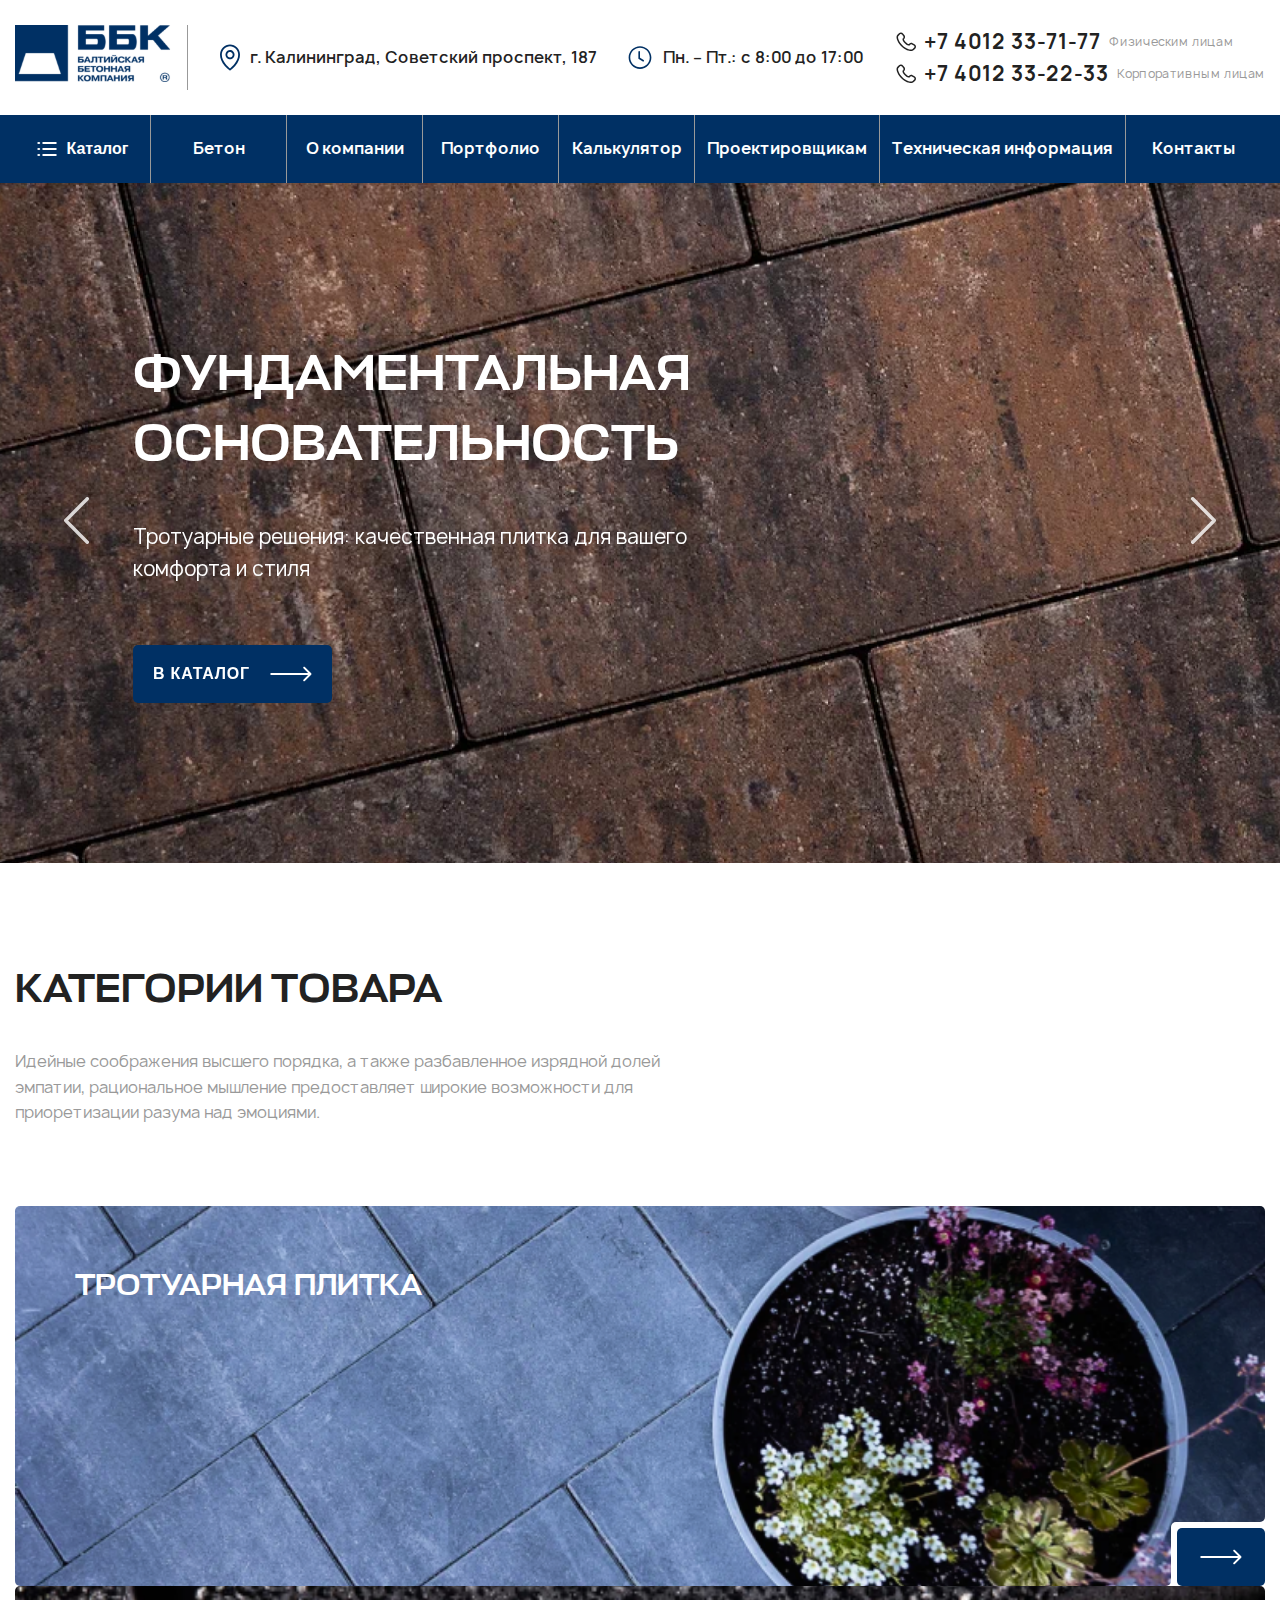
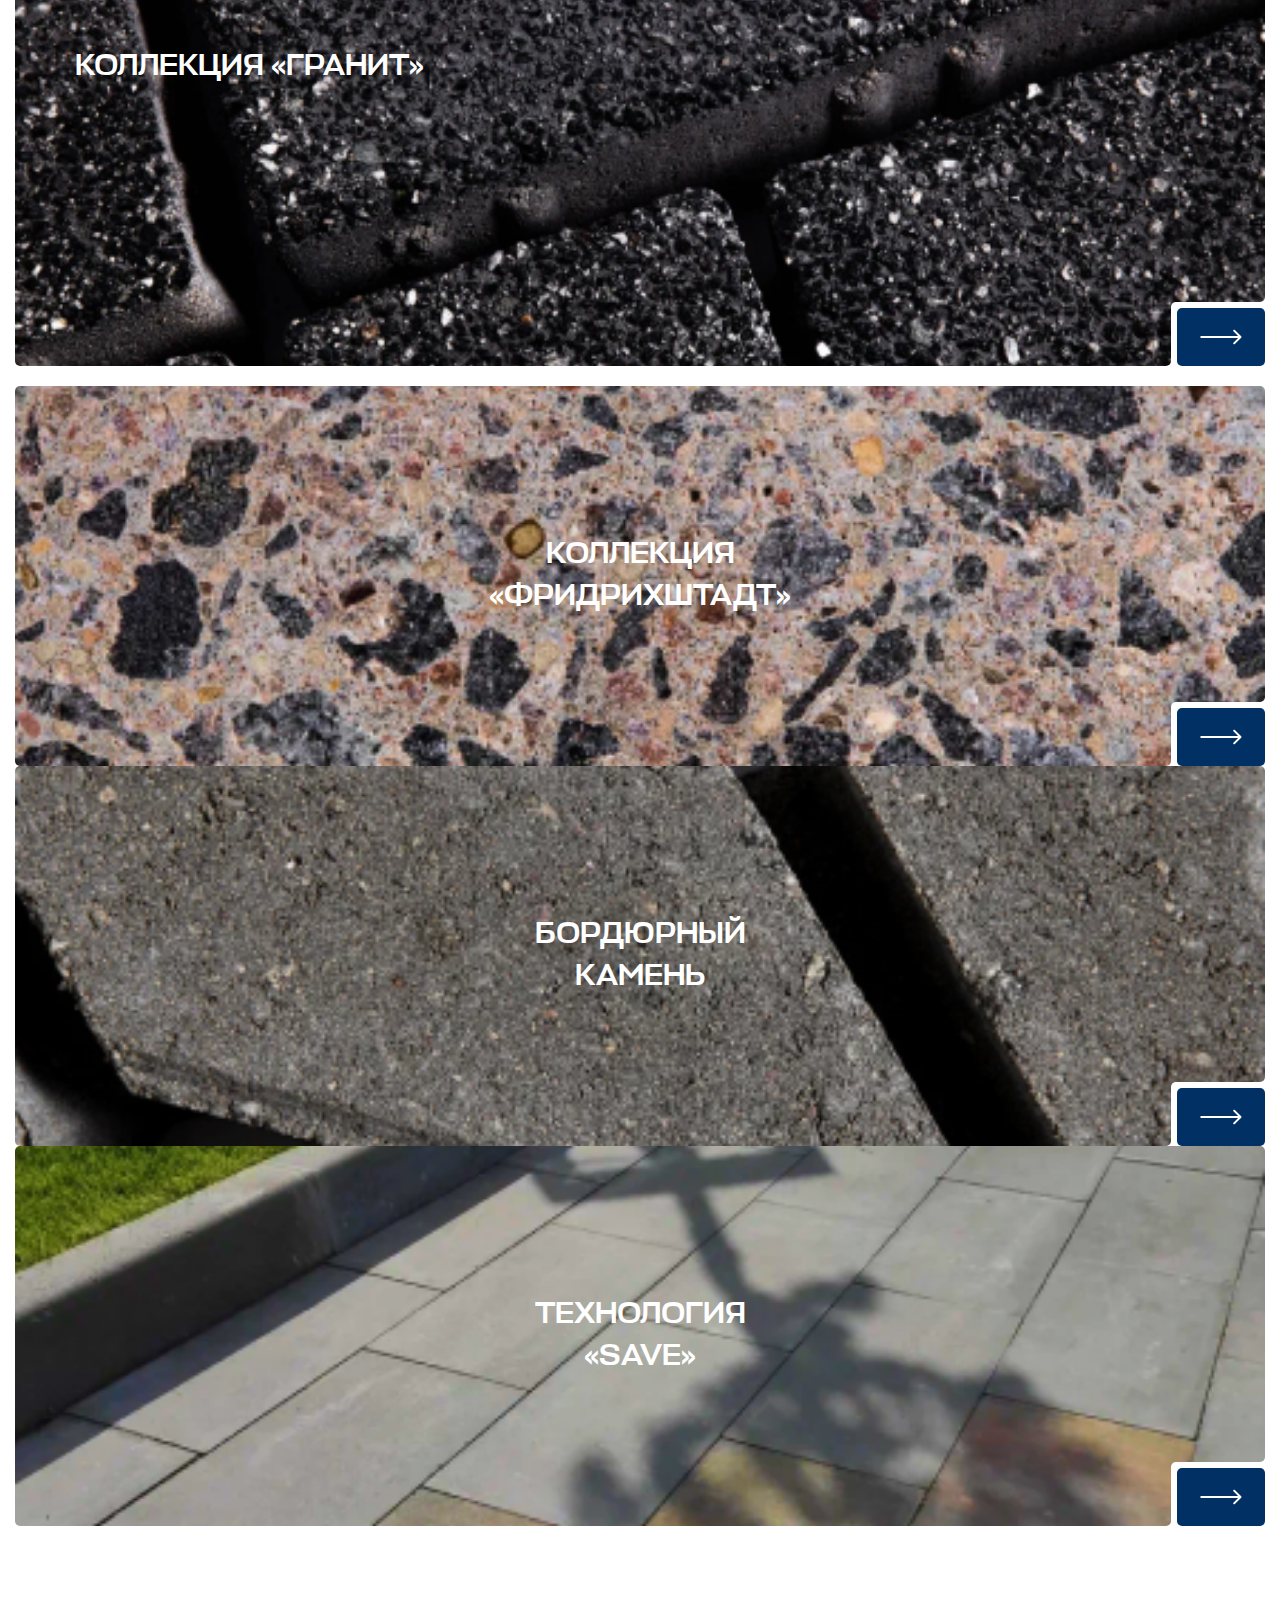
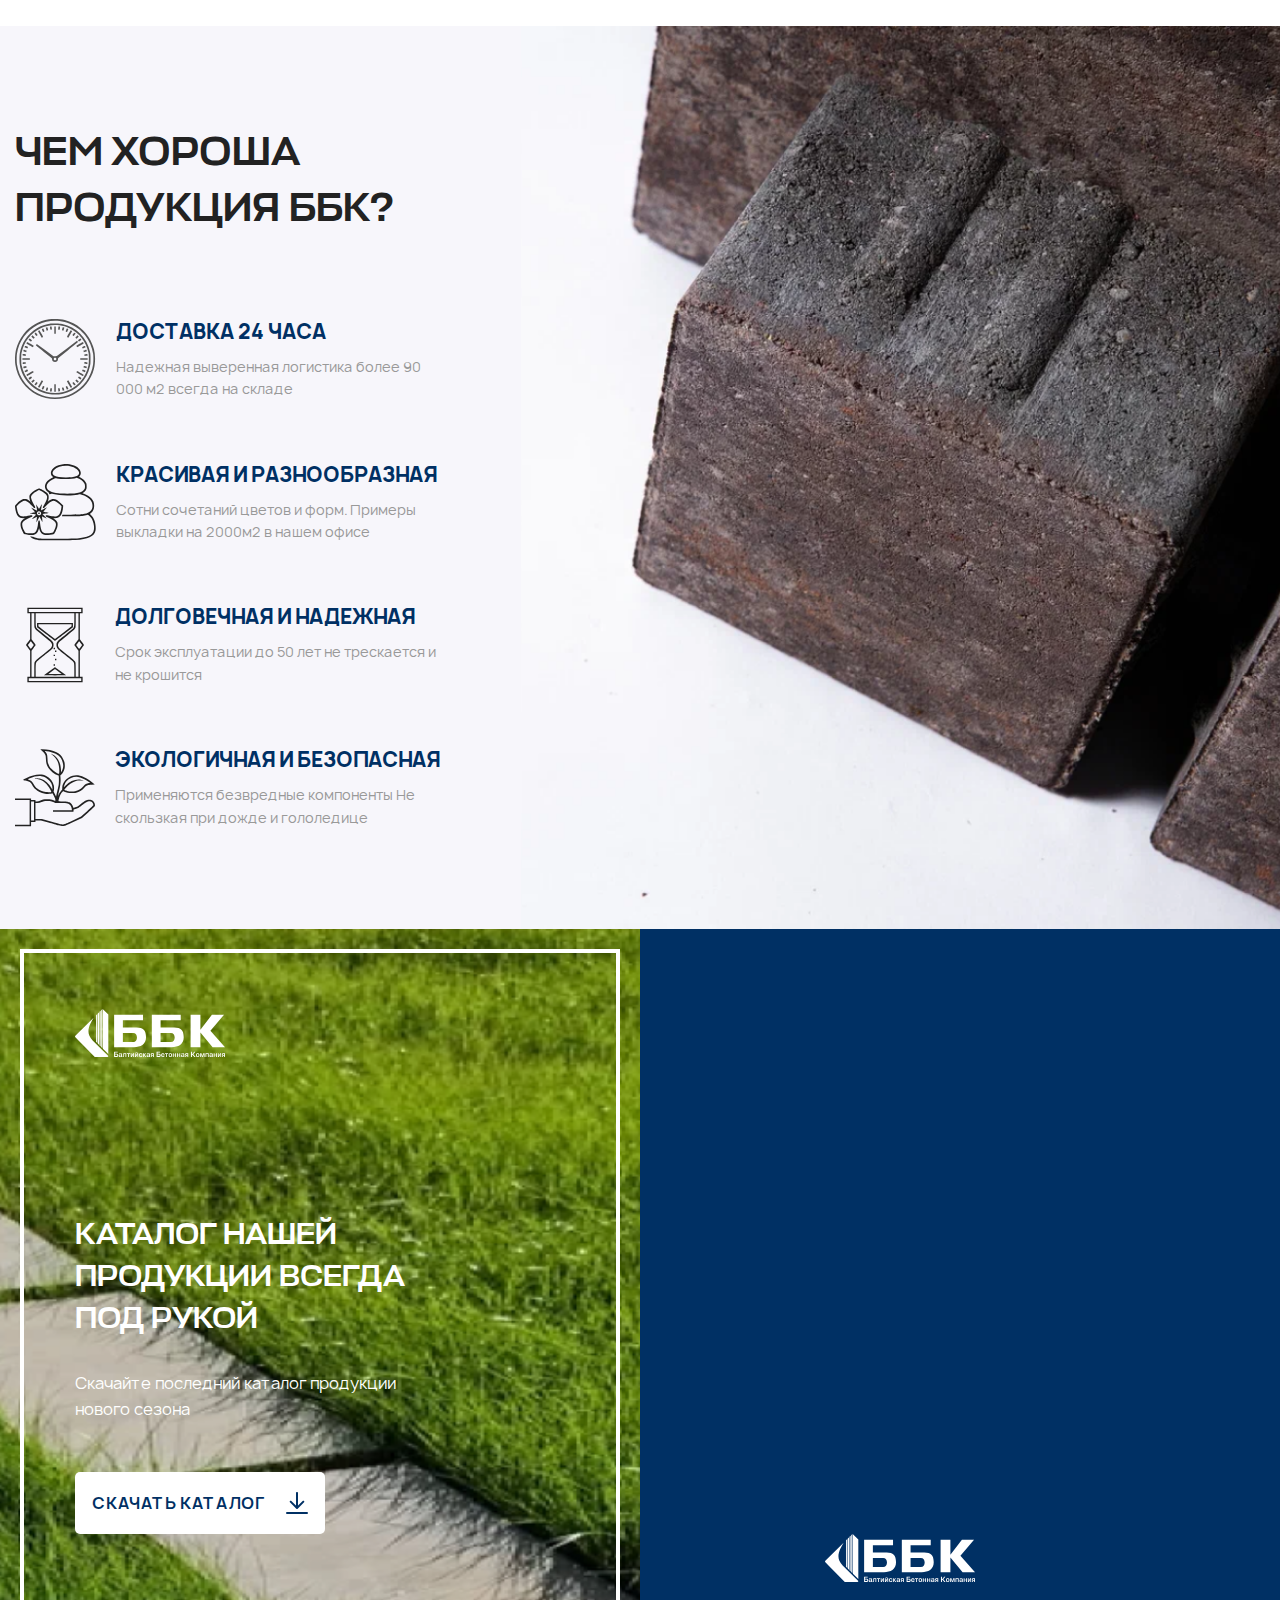
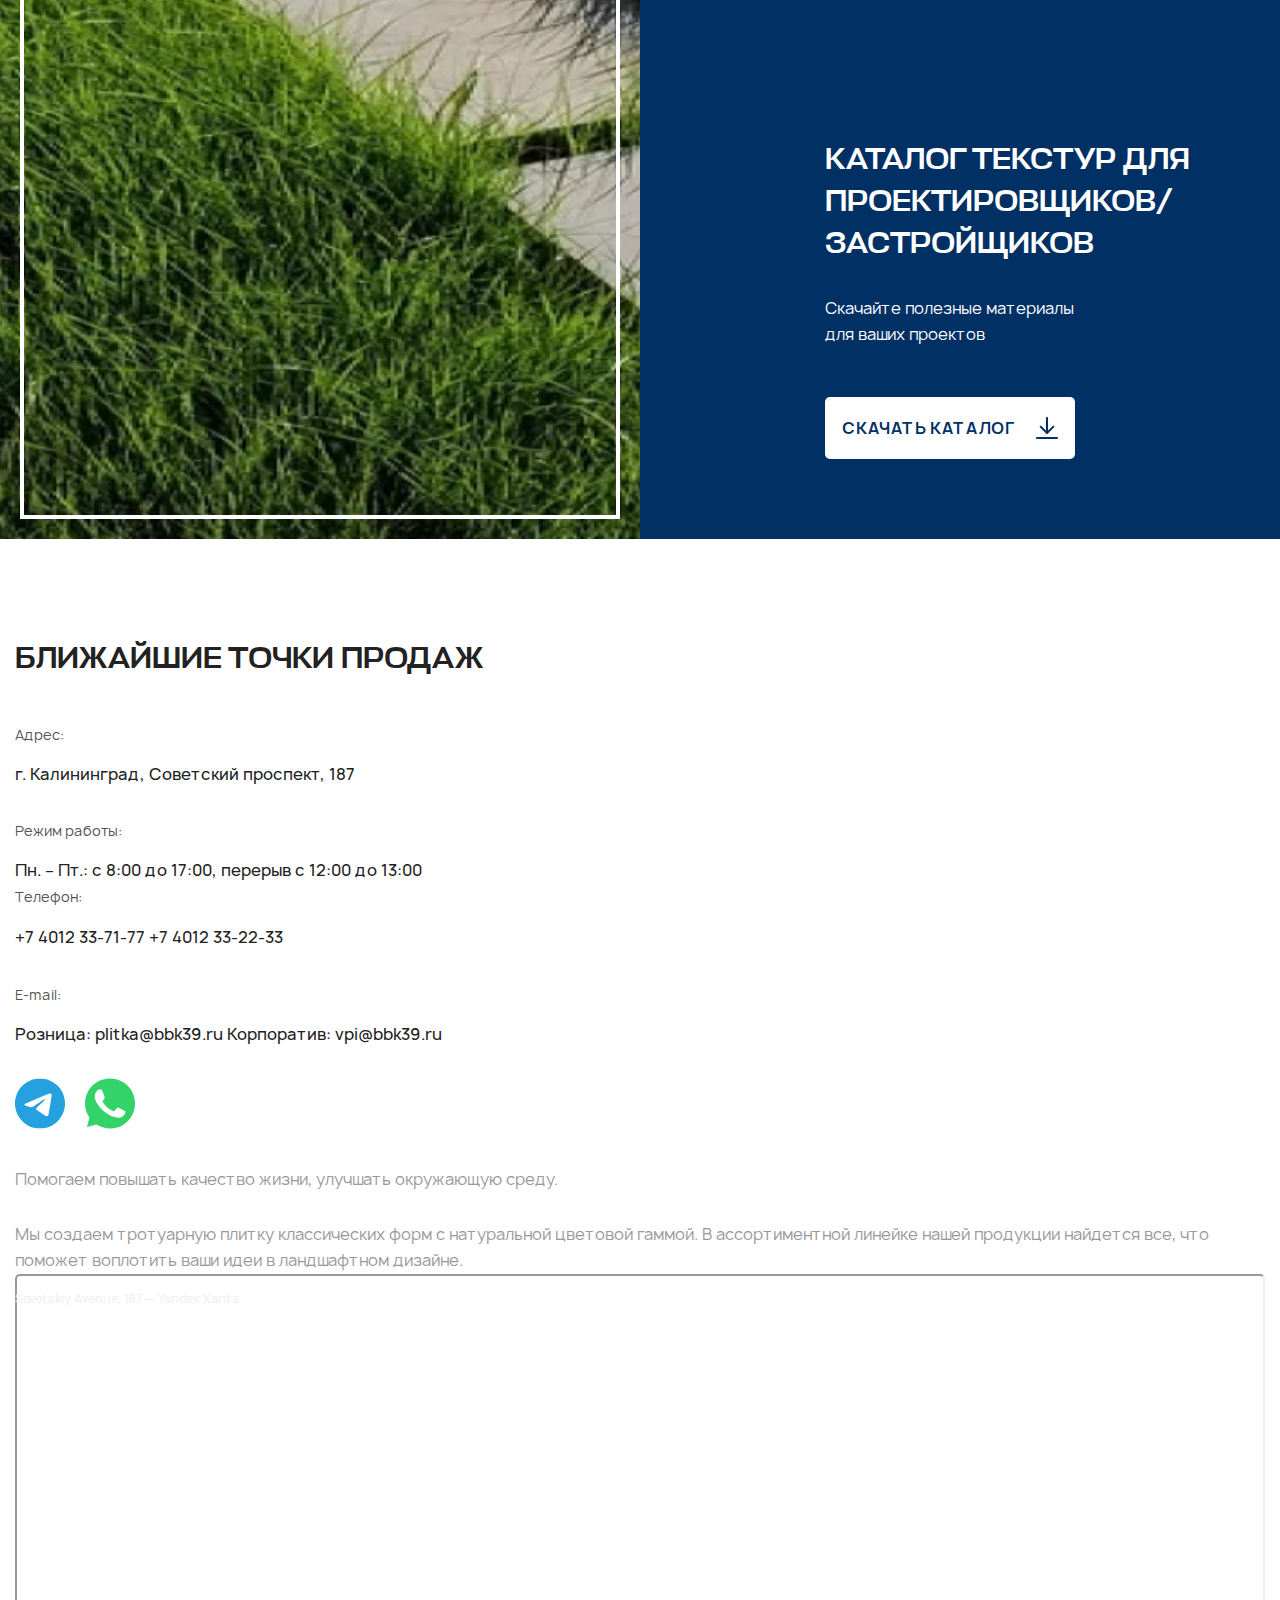
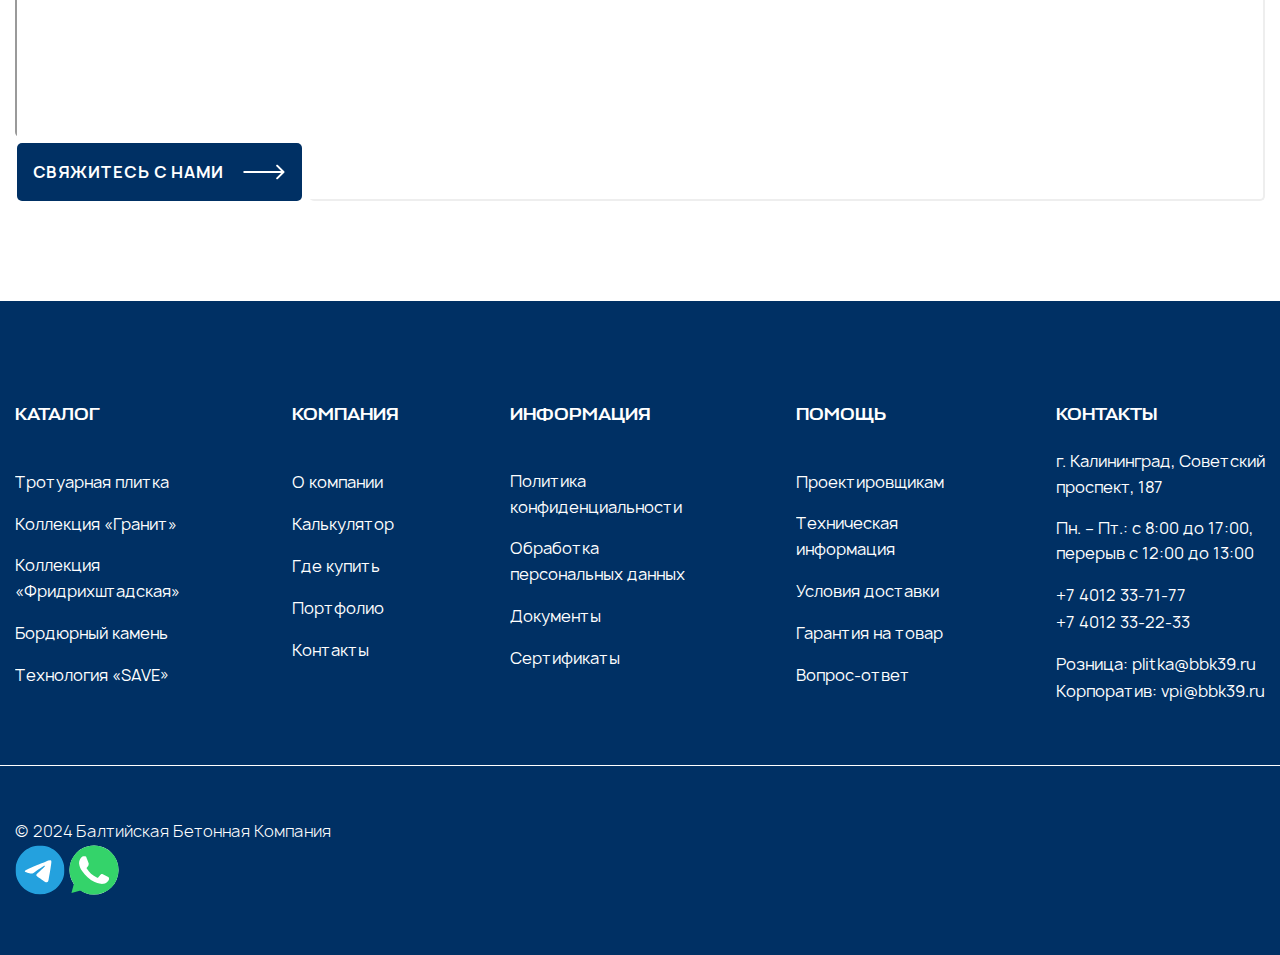
==== commit 0cb80cda: "beton delete + bbk_product li a delete" ====
--- a/index.html
+++ b/index.html
@@ -1144,14 +1144,6 @@
                                                 Применяются безвредные компоненты Не скользкая при дожде и гололедице
                                             </p>
                                         </div>
-                                    </li>
-                                    <li>
-                                        <a href="#">
-                                            ПОДРОБНЕЕ
-                                            <svg width="41" height="16" viewBox="0 0 41 16" fill="none" xmlns="http://www.w3.org/2000/svg">
-                                                <path d="M40.7071 8.9897C41.0976 8.59918 41.0976 7.96601 40.7071 7.57549L34.3431 1.21152C33.9526 0.821001 33.3195 0.821001 32.9289 1.21152C32.5384 1.60205 32.5384 2.23521 32.9289 2.62574L38.5858 8.28259L32.9289 13.9394C32.5384 14.33 32.5384 14.9631 32.9289 15.3537C33.3195 15.7442 33.9526 15.7442 34.3431 15.3537L40.7071 8.9897ZM0 9.28259H40V7.28259H0L0 9.28259Z" fill="#999999"/>
-                                            </svg>
-                                        </a>
                                     </li>
                                 </ul>
                             </div>
--- a/css/style.css
+++ b/css/style.css
@@ -293,6 +293,14 @@
   left: 0;
 }
 
+@media screen and (max-width: 991px) {
+  .filter_desktop {
+    margin-bottom: 40px;
+    display: flex;
+    align-items: center;
+    justify-content: space-between;
+  }
+}
 .filter_desktop .filter_btn {
   display: none;
   align-items: center;
@@ -301,7 +309,6 @@
   font-weight: 600;
   line-height: 16.39px;
   color: #222222;
-  margin-bottom: 40px;
 }
 @media screen and (max-width: 991px) {
   .filter_desktop .filter_btn {
@@ -381,8 +388,62 @@
   transition: max-height 0.5s ease, opacity 0.5s ease;
 }
 .filter_desktop .catalog_content.active {
-  max-height: 500px; /* max heightni kerakli miqdorga moslang */
+  max-height: 500px;
   opacity: 1;
+}
+.filter_desktop .custom-select-container {
+  position: relative;
+  display: none;
+}
+@media screen and (max-width: 991px) {
+  .filter_desktop .custom-select-container {
+    display: flex;
+  }
+}
+.filter_desktop .custom-select {
+  cursor: pointer;
+  position: relative;
+  display: flex;
+  justify-content: space-between;
+  align-items: center;
+}
+.filter_desktop .selected {
+  display: flex;
+  align-items: center;
+  gap: 5px;
+  font-size: 12px;
+  font-weight: 600;
+  line-height: 16.39px;
+  color: #222222;
+}
+.filter_desktop .icon {
+  transition: transform 0.3s ease;
+}
+.filter_desktop .select-options {
+  position: absolute;
+  top: 100%;
+  right: 0;
+  width: 185px;
+  background-color: #FFFFFF;
+  display: none;
+  flex-direction: column;
+  gap: 5px;
+  z-index: 10;
+  border-radius: 10px;
+  padding: 20px 15px;
+  box-shadow: 0px 2px 10px 0px rgba(0, 0, 0, 0.1);
+}
+.filter_desktop .select-options .option {
+  padding: 15px 10px;
+  cursor: pointer;
+  border-radius: 5px;
+  font-size: 11px;
+  font-weight: 400;
+  line-height: 15.4px;
+}
+.filter_desktop .select-options .option:hover {
+  background-color: #F4F4F4;
+  color: #003064;
 }
 
 .catalog_absolute {
@@ -495,6 +556,11 @@
 .header {
   position: relative;
 }
+@media screen and (max-width: 1250px) {
+  .header {
+    box-shadow: 0px 2px 10px 0px rgba(0, 0, 0, 0.1);
+  }
+}
 @media screen and (max-width: 991px) {
   .header {
     position: fixed;
@@ -2072,6 +2138,98 @@
   justify-content: center;
   gap: 10px;
 }
+.for_designers_in_top {
+  display: flex;
+  align-items: center;
+  justify-content: space-between;
+  margin-bottom: 60px;
+}
+@media screen and (max-width: 991px) {
+  .for_designers_in_top {
+    display: none;
+  }
+}
+.for_designers_in_top_left {
+  display: flex;
+  align-items: center;
+  gap: 20px;
+}
+.for_designers_in_top_left button {
+  font-size: 14px;
+  font-weight: 400;
+  line-height: 19.12px;
+  color: #222222;
+}
+.for_designers_in_top_left button.active {
+  font-weight: 700;
+  color: #003064;
+}
+.for_designers_in_top_right {
+  border-radius: 5px;
+  background-color: #F4F4F4;
+  padding: 2px;
+  display: flex;
+  align-items: center;
+}
+.for_designers_in_top_right button {
+  width: 32px;
+  height: 32px;
+  border-radius: 5px;
+}
+.for_designers_in_top_right button.active {
+  background-color: #FFFFFF;
+  display: flex;
+  align-items: center;
+  justify-content: center;
+}
+.for_designers .filter_desktop_btn {
+  font-size: 16px;
+  font-weight: 700;
+  line-height: 18px;
+  letter-spacing: 0.05em;
+  color: #003064;
+  padding: 20px;
+  border-radius: 5px;
+  border: 1px solid #003064;
+}
+.for_designers .filter_btn_media {
+  width: 100%;
+}
+.for_designers .catalog_in_btn_switch .switch {
+  display: inline-block;
+  position: relative;
+  width: 37px;
+  height: 19px;
+  border-radius: 100px;
+  background: #999999;
+  transition: background 0.28s cubic-bezier(0.4, 0, 0.2, 1);
+  vertical-align: middle;
+  cursor: pointer;
+}
+.for_designers .catalog_in_btn_switch .switch::before {
+  content: "";
+  position: absolute;
+  top: 2px;
+  left: 3px;
+  width: 15px;
+  height: 15px;
+  background: #fafafa;
+  border-radius: 50%;
+  transition: left 0.28s cubic-bezier(0.4, 0, 0.2, 1), background 0.28s cubic-bezier(0.4, 0, 0.2, 1), box-shadow 0.28s cubic-bezier(0.4, 0, 0.2, 1);
+}
+.for_designers .catalog_in_btn_switch .switch:active::before {
+  box-shadow: 0 2px 8px rgba(0, 0, 0, 0.28), 0 0 0 20px rgba(128, 128, 128, 0.1);
+}
+.for_designers .catalog_in_btn_switch input:checked + .switch {
+  background: #003064;
+}
+.for_designers .catalog_in_btn_switch input:checked + .switch::before {
+  left: 20px;
+  background: #FFFFFF;
+}
+.for_designers .catalog_in_btn_switch input:checked + .switch:active::before {
+  box-shadow: 0 2px 8px rgba(0, 0, 0, 0.28), 0 0 0 20px rgba(0, 150, 136, 0.2);
+}
 
 .bbk_product {
   background-color: #F7F6FB;
@@ -2319,6 +2477,875 @@
   }
 }
 
+.portfolio_left {
+  gap: 5px;
+  display: flex;
+  flex-direction: column;
+}
+.portfolio_left a {
+  width: 100%;
+  padding: 10px;
+  border-radius: 5px;
+  background-color: #F4F4F4;
+}
+.portfolio_left_media {
+  display: flex;
+  flex-direction: column;
+  gap: 5px;
+}
+.portfolio_left_media a {
+  width: 100%;
+  padding: 10px;
+  border-radius: 5px;
+  background-color: #F4F4F4;
+}
+.portfolio_cards {
+  gap: 40px 0;
+  display: flex;
+  flex-direction: column;
+}
+@media screen and (max-width: 991px) {
+  .portfolio_cards {
+    gap: 20px 0;
+  }
+}
+.portfolio_cards_pagination {
+  display: flex;
+  align-items: center;
+  justify-content: center;
+  gap: 10px;
+}
+.portfolio_cards_pagination li.active {
+  font-size: 25px;
+  font-weight: 600;
+  line-height: 35px;
+  color: #003064;
+}
+.portfolio_cards_pagination li {
+  font-size: 16px;
+  font-weight: 500;
+  line-height: 21.86px;
+  color: #999999;
+}
+.portfolio_cards .prev_btn {
+  margin-right: 10px;
+}
+.portfolio_cards .next_btn {
+  margin-left: 10px;
+}
+.portfolio_card {
+  padding: 40px;
+  border-radius: 20px;
+  background-color: #F8FAFD;
+}
+@media screen and (max-width: 991px) {
+  .portfolio_card {
+    padding: 20px 15px;
+    gap: 40px;
+    display: flex;
+    flex-direction: column;
+  }
+}
+.portfolio_card h4 {
+  font-family: "Stapel", sans-serif;
+  font-size: 25px;
+  font-weight: 400;
+  line-height: 25px;
+  color: #222222;
+}
+@media screen and (max-width: 991px) {
+  .portfolio_card h4 {
+    font-size: 18px;
+    line-height: 25px;
+  }
+}
+.portfolio_card h6 {
+  font-size: 18px;
+  font-weight: 600;
+  line-height: 15px;
+  color: #222222;
+  margin: 40px 0 30px 0;
+}
+@media screen and (max-width: 991px) {
+  .portfolio_card h6 {
+    font-size: 14px;
+    line-height: 19px;
+    margin: 40px 0 20px 0;
+  }
+}
+@media screen and (max-width: 991px) {
+  .portfolio .col-xl-6 {
+    padding: 0;
+  }
+}
+.portfolio_card_list {
+  display: flex;
+  flex-direction: column;
+  gap: 20px;
+}
+.portfolio_card_list li {
+  padding: 15px 24px;
+  border-radius: 10px;
+  background-color: #FFFFFF;
+  display: flex;
+  align-items: center;
+  gap: 20px;
+}
+@media screen and (max-width: 991px) {
+  .portfolio_card_list li {
+    padding: 10px 13px;
+  }
+}
+.portfolio_card_list img {
+  width: 73px;
+  height: 65px;
+  border-radius: 5px;
+}
+.portfolio_card_list h6 {
+  font-size: 16px;
+  font-weight: 700;
+  line-height: 20px;
+  color: #222222;
+  margin: 0 0 15px 0;
+}
+@media screen and (max-width: 991px) {
+  .portfolio_card_list h6 {
+    font-size: 12px;
+    line-height: 18px;
+  }
+}
+.portfolio_card_list p {
+  font-size: 16px;
+  font-weight: 400;
+  line-height: 20px;
+  color: #222222;
+}
+@media screen and (max-width: 991px) {
+  .portfolio_card_list p {
+    font-size: 12px;
+    line-height: 18px;
+  }
+}
+.portfolio_card_list .btn_blue {
+  margin-left: auto;
+  padding: 10px;
+  width: 50px;
+  height: 50px;
+}
+@media screen and (max-width: 991px) {
+  .portfolio_card_list .btn_blue {
+    width: 40px;
+    height: 40px;
+  }
+}
+.portfolio .portfolioSwiper2 {
+  border-radius: 20px;
+  margin-bottom: 20px;
+}
+@media screen and (max-width: 991px) {
+  .portfolio .portfolioSwiper2 {
+    border-radius: 10px;
+    margin-bottom: 10px;
+  }
+}
+.portfolio .portfolioSwiper2 img {
+  width: 100%;
+  height: 100%;
+  border-radius: 20px;
+}
+@media screen and (max-width: 991px) {
+  .portfolio .portfolioSwiper2 img {
+    border-radius: 10px;
+  }
+}
+.portfolio .portfolioSwiper .swiper-slide {
+  border-radius: 5px;
+  padding: 5px;
+}
+.portfolio .portfolioSwiper img {
+  width: 100%;
+  height: 100%;
+  border-radius: 5px;
+}
+.portfolio .portfolioSwiper .swiper-slide-thumb-active {
+  border: 2px solid #003064;
+}
+.portfolio .slider_link {
+  position: relative;
+  width: 100%;
+  height: 100%;
+}
+.portfolio .slider_link h6 {
+  white-space: nowrap;
+  margin: 0;
+  padding: 0;
+  font-size: 12px;
+  font-weight: 600;
+  line-height: 16.8px;
+  color: #FFFFFF;
+  position: absolute;
+  top: 50%;
+  left: 50%;
+  transform: translate(-50%, -50%);
+}
+.portfolio .slider_link_block {
+  border-radius: 5px;
+  position: absolute;
+  top: 0;
+  left: 0;
+  z-index: 2;
+  width: 100%;
+  height: 100%;
+  -webkit-backdrop-filter: blur(4px);
+          backdrop-filter: blur(4px);
+  background: rgba(0, 0, 0, 0.2);
+}
+
+.product_card .product_card_tabs {
+  position: sticky;
+  background-color: #FFFFFF;
+  top: 114px;
+  transition: box-shadow 0.3s ease-in-out;
+}
+.product_card .product_card_tabs.sticky-shadow {
+  box-shadow: 0 4px 8px rgba(0, 0, 0, 0.1);
+}
+.product_card .product_card_tabs .nav-tabs {
+  display: flex;
+  border-bottom: 1px solid #999999;
+  margin-bottom: 80px;
+  flex-wrap: nowrap;
+  overflow-x: auto;
+}
+@media screen and (max-width: 991px) {
+  .product_card .product_card_tabs .nav-tabs {
+    margin-bottom: 40px;
+  }
+}
+@media screen and (max-width: 768px) {
+  .product_card .product_card_tabs .nav-tabs {
+    overflow-x: auto;
+    -webkit-overflow-scrolling: touch;
+  }
+}
+.product_card .product_card_tabs .nav-tabs::-webkit-scrollbar {
+  display: none;
+}
+.product_card .product_card_tabs .nav-link {
+  white-space: nowrap;
+  flex: 1;
+  font-size: 20px;
+  font-weight: 500;
+  line-height: 18px;
+  color: #222222;
+  text-transform: uppercase;
+  padding: 30px;
+  border: none;
+}
+@media screen and (max-width: 1220px) {
+  .product_card .product_card_tabs .nav-link {
+    padding: 20px;
+  }
+}
+@media screen and (max-width: 991px) {
+  .product_card .product_card_tabs .nav-link {
+    padding: 20px;
+    font-size: 12px;
+    line-height: 18px;
+  }
+}
+.product_card .product_card_tabs .nav-link.active {
+  font-weight: 700;
+  color: #003064;
+  border-bottom: 2px solid #003064;
+}
+.product_card .product_card_content {
+  margin-bottom: 80px;
+}
+@media screen and (max-width: 991px) {
+  .product_card .product_card_content {
+    margin-bottom: 40px;
+  }
+}
+.product_card .product_card_content h6 {
+  font-family: "Stapel", sans-serif;
+  font-size: 25px;
+  font-weight: 400;
+  line-height: 35px;
+  color: #222222;
+}
+@media screen and (max-width: 991px) {
+  .product_card .product_card_content h6 {
+    font-size: 18px;
+    line-height: 25px;
+  }
+}
+.product_card .product_card_content p {
+  margin-top: 40px;
+  font-size: 16px;
+  font-weight: 400;
+  line-height: 25.6px;
+  color: #555555;
+}
+@media screen and (max-width: 991px) {
+  .product_card .product_card_content p {
+    font-size: 14px;
+    line-height: 22.4px;
+  }
+}
+.product_card_left {
+  display: flex;
+  align-items: start;
+  flex-direction: row-reverse;
+  gap: 15px;
+}
+@media screen and (max-width: 991px) {
+  .product_card_left {
+    margin-bottom: 40px;
+    flex-direction: column;
+  }
+}
+.product_card_left .productCard2 {
+  width: 100%;
+}
+.product_card_left .productCard2 .swiper-slide {
+  border-radius: 20px;
+}
+@media screen and (max-width: 991px) {
+  .product_card_left .productCard2 .swiper-slide {
+    border-radius: 10px;
+  }
+}
+.product_card_left .productCard2 img {
+  border-radius: 20px;
+  width: 100%;
+  height: 100%;
+}
+@media screen and (max-width: 991px) {
+  .product_card_left .productCard2 img {
+    border-radius: 10px;
+  }
+}
+.product_card_left .productCard {
+  width: 95px;
+  height: 355px;
+}
+@media screen and (max-width: 991px) {
+  .product_card_left .productCard {
+    width: 100%;
+    height: 150px;
+  }
+}
+@media screen and (max-width: 768px) {
+  .product_card_left .productCard {
+    height: 120px;
+  }
+}
+@media screen and (max-width: 576px) {
+  .product_card_left .productCard {
+    height: 71px;
+  }
+}
+.product_card_left .productCard .swiper-slide {
+  margin-right: 0;
+  padding: 5px;
+  border-radius: 5px;
+  margin: 0;
+  border: 2px solid transparent;
+}
+@media screen and (max-width: 991px) {
+  .product_card_left .productCard .swiper-slide {
+    flex-shrink: 0;
+  }
+}
+.product_card_left .productCard .swiper-slide-thumb-active {
+  border: 2px solid #003064;
+}
+.product_card_left .productCard img {
+  width: 100%;
+  height: 100%;
+  -o-object-fit: cover;
+     object-fit: cover;
+  border-radius: 5px;
+}
+.product_card h4 {
+  font-family: "Stapel", sans-serif;
+  font-size: 25px;
+  font-weight: 400;
+  line-height: 35px;
+  color: #222222;
+  margin-bottom: 40px;
+}
+@media screen and (max-width: 991px) {
+  .product_card h4 {
+    font-family: "Stapel", sans-serif;
+    font-size: 18px;
+    font-weight: 400;
+    line-height: 25.2px;
+    margin-bottom: 20px;
+  }
+}
+.product_card .one_title {
+  margin-bottom: 20px;
+}
+.product_card .icons {
+  display: flex;
+  align-items: center;
+  gap: 10px;
+}
+.product_card .icons svg {
+  width: 49px;
+  height: 49px;
+}
+@media screen and (max-width: 991px) {
+  .product_card .icons svg {
+    width: 43px;
+    height: 43px;
+  }
+}
+@media screen and (max-width: 991px) {
+  .product_card .icons {
+    gap: 5px;
+  }
+}
+.product_card .settings {
+  margin: 80px 0;
+}
+@media screen and (max-width: 991px) {
+  .product_card .settings {
+    margin: 40px 0;
+  }
+}
+.product_card .settings_blocks {
+  display: flex;
+  flex-direction: column;
+  gap: 20px;
+}
+@media screen and (max-width: 991px) {
+  .product_card .settings_blocks {
+    gap: 10px;
+  }
+}
+.product_card .settings_block {
+  padding: 20px;
+  border-radius: 20px;
+  background-color: #F8FAFD;
+}
+.product_card .settings_block ul {
+  display: flex;
+  align-items: center;
+  gap: 80px;
+}
+@media screen and (max-width: 991px) {
+  .product_card .settings_block ul {
+    flex-direction: column;
+    align-items: start;
+    gap: 40px;
+  }
+}
+.product_card .settings_block ul li svg {
+  flex-shrink: 0;
+}
+.product_card .settings_block h6 {
+  font-size: 18px;
+  font-weight: 600;
+  line-height: 25.2px;
+  color: #999999;
+  display: flex;
+  align-items: center;
+  gap: 10px;
+}
+@media screen and (max-width: 991px) {
+  .product_card .settings_block h6 {
+    font-size: 14px;
+    line-height: 19px;
+  }
+}
+.product_card .settings_block span {
+  margin-top: 20px;
+  width: 70px;
+  height: 50px;
+  display: flex;
+  align-items: center;
+  justify-content: center;
+  font-size: 18px;
+  font-weight: 600;
+  line-height: 25.2px;
+  color: #003064;
+  border: 2px solid #003064;
+  border-radius: 5px;
+  padding: 7px;
+}
+@media screen and (max-width: 991px) {
+  .product_card .settings_block span {
+    font-size: 12px;
+    line-height: 16px;
+    width: 53px;
+    height: 39px;
+  }
+}
+@media screen and (max-width: 991px) {
+  .product_card .settings_block span img {
+    padding: 5px;
+  }
+}
+.product_card .settings_block .buttons {
+  margin-top: 20px;
+  display: flex;
+  align-items: center;
+  gap: 20px;
+}
+.product_card .settings_block .colors {
+  display: flex;
+  align-items: center;
+  flex-wrap: wrap;
+  gap: 10px;
+  margin-top: 20px;
+}
+@media screen and (max-width: 991px) {
+  .product_card .settings_block .colors {
+    gap: 5px;
+  }
+}
+.product_card .settings_block .colors .color {
+  width: calc(25% - 8px);
+  padding: 5px;
+  border-radius: 10px;
+  border: 2px solid transparent;
+}
+@media screen and (max-width: 991px) {
+  .product_card .settings_block .colors .color {
+    width: calc(33.3333333333% - 4px);
+  }
+}
+.product_card .settings_block .colors .color img {
+  width: 100%;
+  border-radius: 5px;
+}
+.product_card .settings_block .colors .color.active {
+  border: 2px solid #003064;
+}
+.product_card .technical ul {
+  display: flex;
+  flex-direction: column;
+  gap: 15px;
+}
+.product_card .technical li {
+  display: flex;
+  align-items: center;
+  justify-content: space-between;
+  gap: 20px;
+}
+@media screen and (max-width: 991px) {
+  .product_card .technical li {
+    gap: 10px;
+  }
+}
+.product_card .technical li svg {
+  flex-shrink: 0;
+}
+.product_card .technical .doted {
+  width: 100%;
+  border: 1px dashed #999999;
+}
+.product_card .technical span {
+  font-size: 16px;
+  font-weight: 400;
+  line-height: 22.4px;
+  color: #999999;
+  display: flex;
+  align-items: center;
+  gap: 15px;
+  min-width: -moz-max-content;
+  min-width: max-content;
+}
+@media screen and (max-width: 991px) {
+  .product_card .technical span {
+    font-size: 12px;
+    line-height: 16px;
+    gap: 10px;
+  }
+}
+.product_card .technical h6 {
+  font-size: 16px;
+  font-weight: 600;
+  line-height: 24px;
+  color: #222222;
+}
+@media screen and (max-width: 991px) {
+  .product_card .technical h6 {
+    font-size: 12px;
+    line-height: 18px;
+  }
+}
+.product_card .technical_btns {
+  display: flex;
+  align-items: center;
+  gap: 20px;
+  margin: 80px 0;
+}
+@media screen and (max-width: 991px) {
+  .product_card .technical_btns {
+    margin: 40px 0;
+    gap: 10px;
+    flex-direction: column;
+  }
+}
+.product_card .technical_btns button {
+  height: 60px;
+  flex: 1;
+}
+@media screen and (max-width: 991px) {
+  .product_card .technical_btns button {
+    height: 50px;
+    width: 100%;
+  }
+}
+@media screen and (max-width: 991px) {
+  .product_card .technical_btns .btn_blue svg {
+    width: 30px;
+  }
+}
+.product_card .technical_btns .btn_white {
+  border: 1px solid #003064;
+}
+@media screen and (max-width: 991px) {
+  .product_card .technical_btns .btn_white {
+    height: 50px;
+    padding: 12.5px;
+  }
+}
+@media screen and (max-width: 991px) {
+  .product_card .technical_btns .btn_white svg {
+    width: 20px;
+  }
+}
+.product_card .product_card_end {
+  background-color: #F4F4F4;
+}
+.product_card .planner {
+  padding-bottom: 80px;
+}
+@media screen and (max-width: 991px) {
+  .product_card .planner {
+    padding-bottom: 40px;
+  }
+}
+.product_card .planner h6 {
+  font-size: 20px;
+  font-weight: 600;
+  line-height: 26px;
+  color: #222222;
+  margin-bottom: 5px;
+}
+@media screen and (max-width: 991px) {
+  .product_card .planner h6 {
+    font-size: 12px;
+    line-height: 16px;
+  }
+}
+.product_card .planner span {
+  font-size: 16px;
+  font-weight: 400;
+  line-height: 16px;
+  color: #999999;
+}
+@media screen and (max-width: 991px) {
+  .product_card .planner span {
+    font-size: 12px;
+    line-height: 16px;
+  }
+}
+.product_card .planner ul {
+  border-radius: 20px;
+  padding: 60px 40px;
+  background-color: #FFFFFF;
+  display: flex;
+  flex-direction: column;
+  gap: 40px;
+}
+@media screen and (max-width: 991px) {
+  .product_card .planner ul {
+    padding: 30px 15px;
+    gap: 30px;
+    border-radius: 10px;
+  }
+}
+.product_card .planner_left {
+  display: flex;
+  align-items: center;
+  gap: 20px;
+}
+@media screen and (max-width: 991px) {
+  .product_card .planner_left {
+    gap: 15px;
+  }
+}
+@media screen and (max-width: 991px) {
+  .product_card .planner_left img {
+    width: 39px;
+  }
+}
+.product_card .planner li {
+  display: flex;
+  align-items: center;
+  justify-content: space-between;
+}
+.product_card .planner .btn_blue span {
+  color: #FFFFFF;
+}
+@media screen and (max-width: 991px) {
+  .product_card .planner .btn_blue span {
+    display: none;
+  }
+}
+@media screen and (max-width: 991px) {
+  .product_card .planner .btn_blue {
+    width: 40px;
+    height: 40px;
+    padding: 10px;
+  }
+}
+.product_card .portfolio_patterns {
+  padding: 80px 0;
+}
+@media screen and (max-width: 991px) {
+  .product_card .portfolio_patterns {
+    padding: 40px 0;
+  }
+}
+.product_card .portfolio_patterns .portfolio_head {
+  display: flex;
+  align-items: center;
+  justify-content: space-between;
+  margin-bottom: 40px;
+}
+@media screen and (max-width: 991px) {
+  .product_card .portfolio_patterns .portfolio_head {
+    margin-bottom: 20px;
+  }
+}
+.product_card .portfolio_patterns h4 {
+  margin-bottom: 0;
+}
+.product_card .portfolio_patterns .slide_btns {
+  display: flex;
+  align-items: center;
+  gap: 10px;
+}
+@media screen and (max-width: 991px) {
+  .product_card .portfolio_patterns .slide_btns svg {
+    width: 20px;
+  }
+}
+.product_card .portfolio_patterns .portfolio_block {
+  border-radius: 20px;
+  position: relative;
+  padding: 20px;
+  background-color: #FFFFFF;
+  overflow: hidden;
+}
+@media screen and (max-width: 991px) {
+  .product_card .portfolio_patterns .portfolio_block {
+    border-radius: 10px;
+  }
+}
+.product_card .portfolio_patterns .portfolio_block img {
+  border-radius: 10px;
+  width: 100%;
+}
+.product_card .portfolio_patterns .portfolio_block:hover .portfolio_block_in {
+  transform: scale(1) translate(0, 0);
+}
+.product_card .portfolio_patterns .portfolio_block_in {
+  transform: scale(0);
+  transition: 0.3s ease;
+  position: absolute;
+  inset: 20px;
+  z-index: 3;
+  display: flex;
+  align-items: center;
+  justify-content: center;
+  border-radius: 10px;
+  -webkit-backdrop-filter: blur(5px);
+          backdrop-filter: blur(5px);
+  background: rgba(29, 58, 133, 0.2);
+}
+.product_card .portfolio_patterns .swiper-button-disabled svg path {
+  fill: #999999;
+}
+.product_card .portfolio_endSwiper {
+  margin-top: 80px;
+  margin-bottom: 100px;
+}
+@media screen and (max-width: 991px) {
+  .product_card .portfolio_endSwiper {
+    margin-top: 40px;
+    margin-bottom: 80px;
+  }
+}
+.product_card .portfolio_endSwiper .portfolio_head {
+  display: flex;
+  align-items: center;
+  justify-content: space-between;
+  margin-bottom: 40px;
+}
+@media screen and (max-width: 991px) {
+  .product_card .portfolio_endSwiper .portfolio_head {
+    margin-bottom: 20px;
+  }
+}
+.product_card .portfolio_endSwiper h4 {
+  margin-bottom: 0;
+}
+.product_card .portfolio_endSwiper .portfolio_block {
+  position: relative;
+}
+.product_card .portfolio_endSwiper .portfolio_block img {
+  border-radius: 10px;
+  width: 100%;
+}
+.product_card .portfolio_endSwiper .portfolio_block:hover .portfolio_block_in {
+  transform: scale(1) translate(0, 0);
+}
+.product_card .portfolio_endSwiper .portfolio_block_in {
+  transform: scale(0);
+  transition: 0.3s ease;
+  position: absolute;
+  z-index: 3;
+  width: 100%;
+  height: 100%;
+  display: flex;
+  align-items: center;
+  justify-content: center;
+  border-radius: 10px;
+  -webkit-backdrop-filter: blur(5px);
+          backdrop-filter: blur(5px);
+  background: rgba(29, 58, 133, 0.2);
+}
+.product_card .portfolio_endSwiper a {
+  font-size: 16px;
+  font-weight: 700;
+  line-height: 18px;
+  letter-spacing: 0.05em;
+  color: #003064;
+  display: flex;
+  align-items: center;
+  gap: 20px;
+}
+@media screen and (max-width: 991px) {
+  .product_card .portfolio_endSwiper a {
+    font-size: 8px;
+    font-weight: 700;
+    line-height: 12.8px;
+    letter-spacing: 0.05em;
+    gap: 5px;
+  }
+  .product_card .portfolio_endSwiper a svg {
+    width: 20px;
+  }
+}
+
 .footer {
   background-color: #003064;
 }
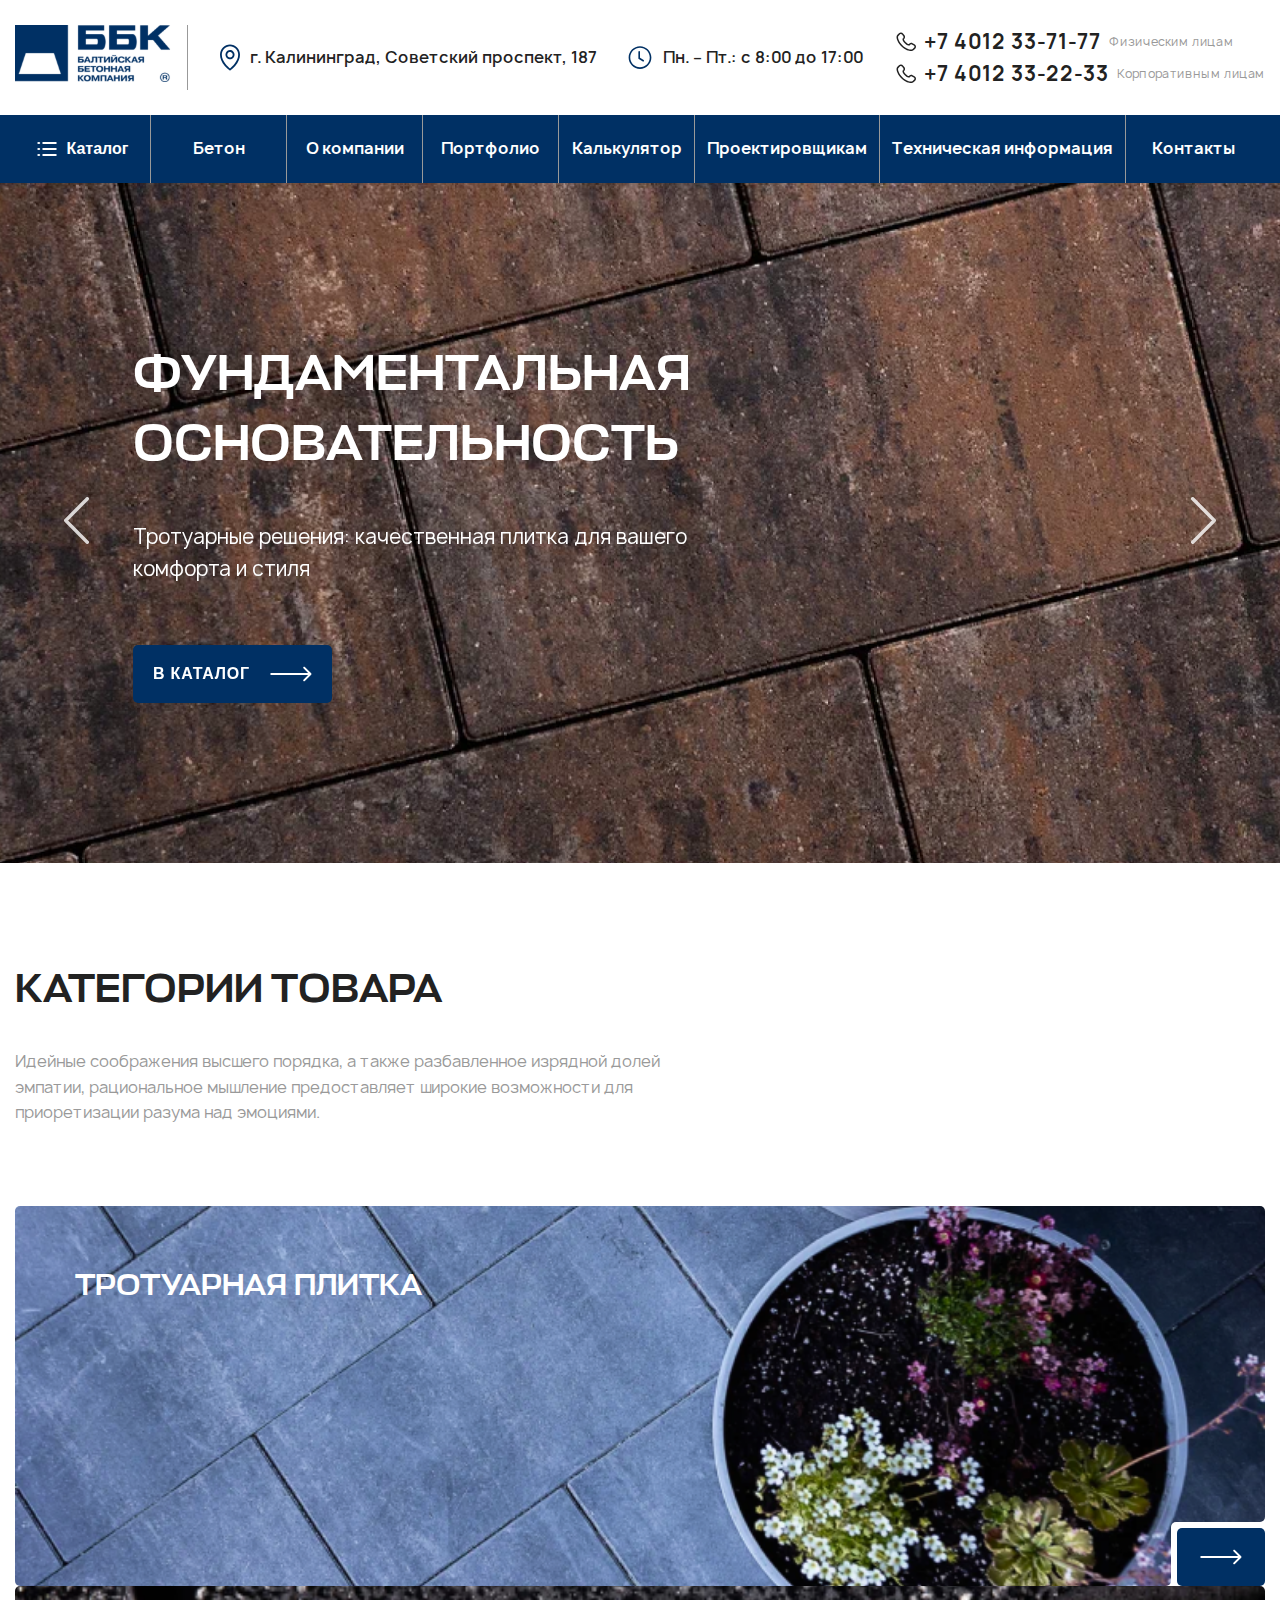
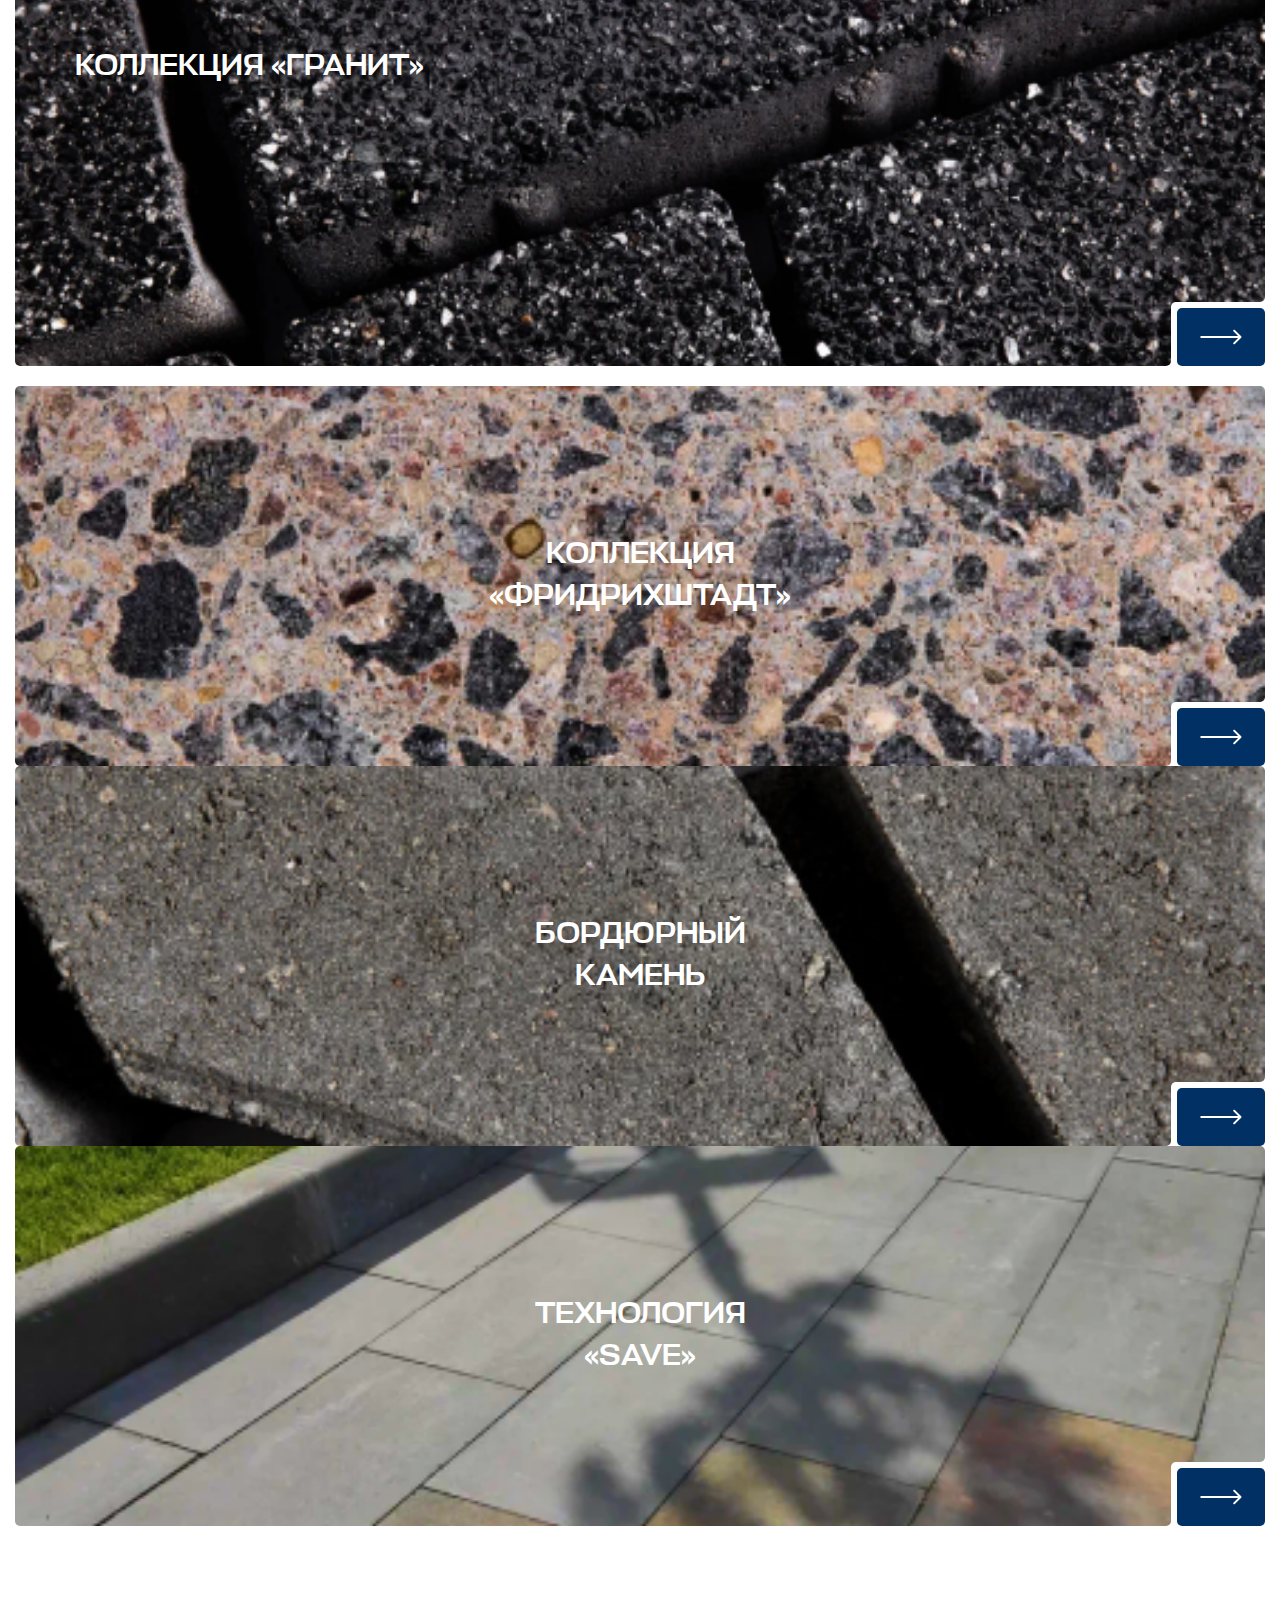
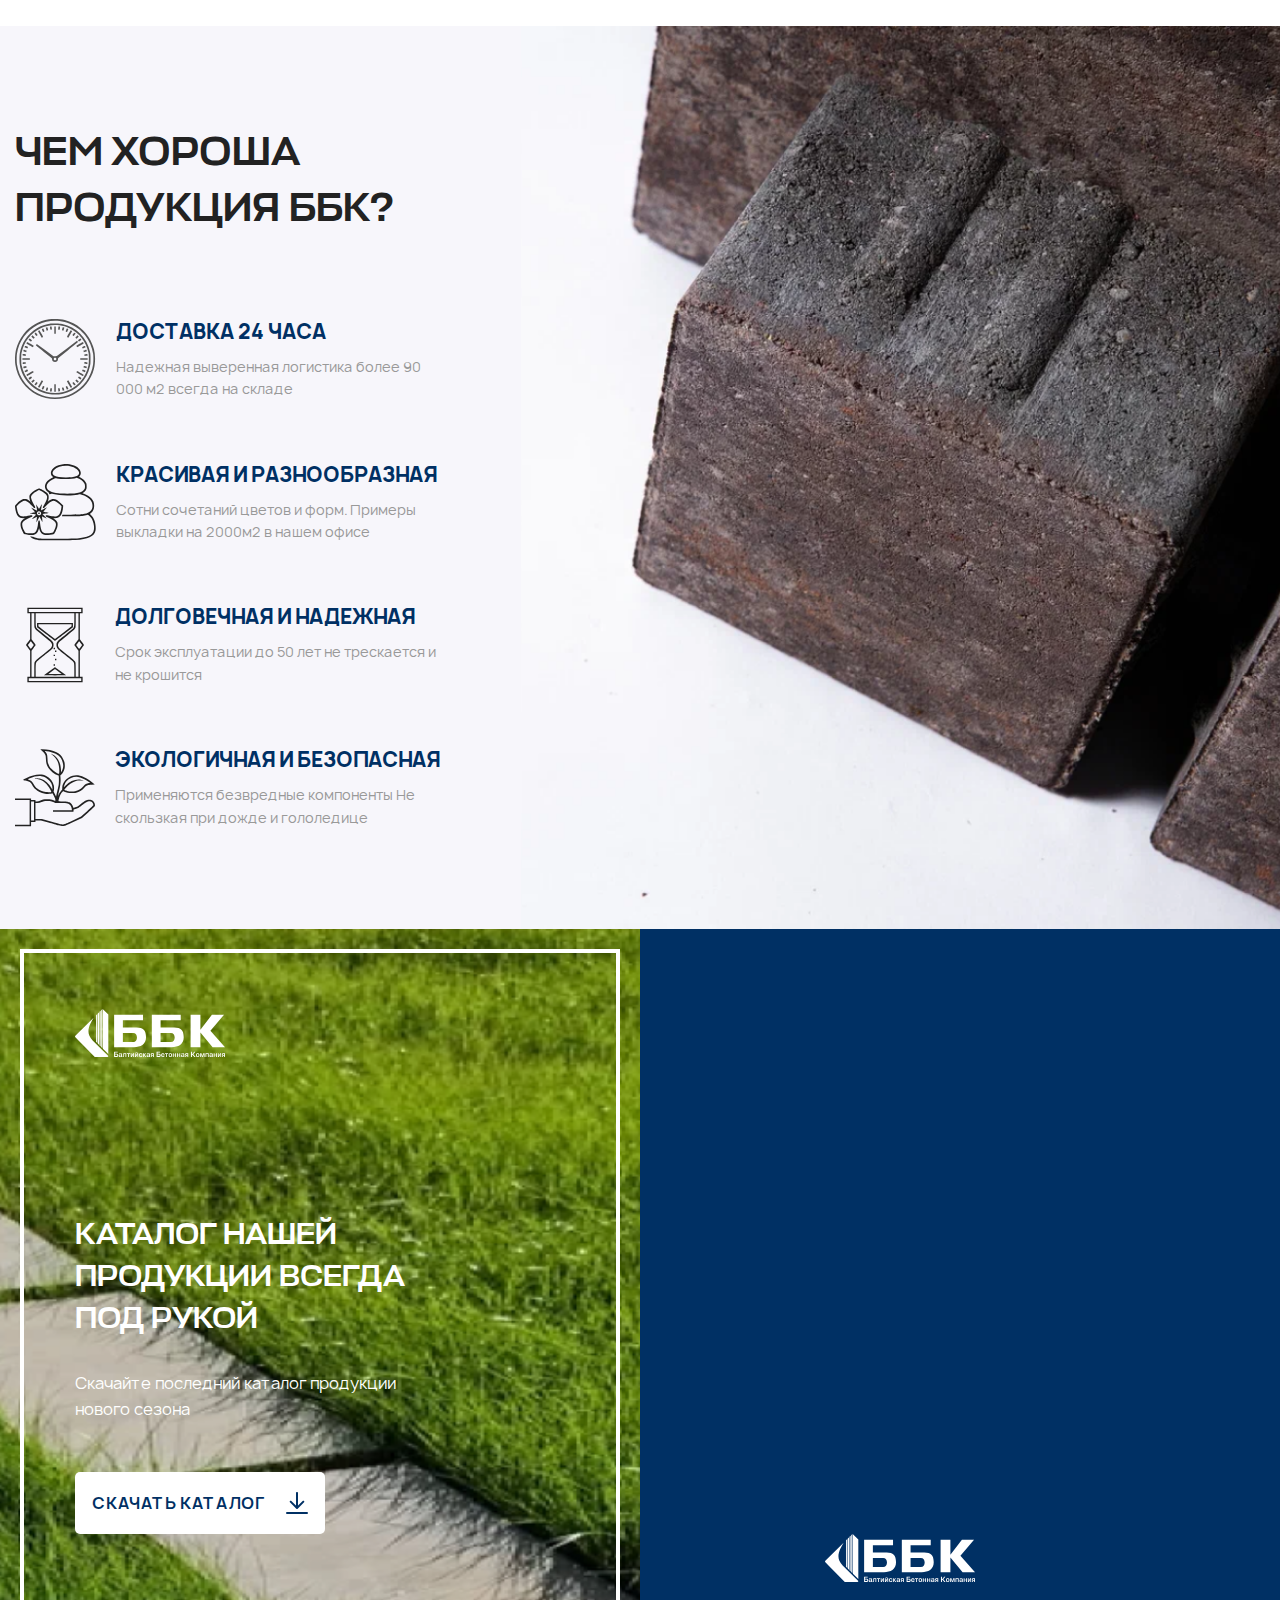
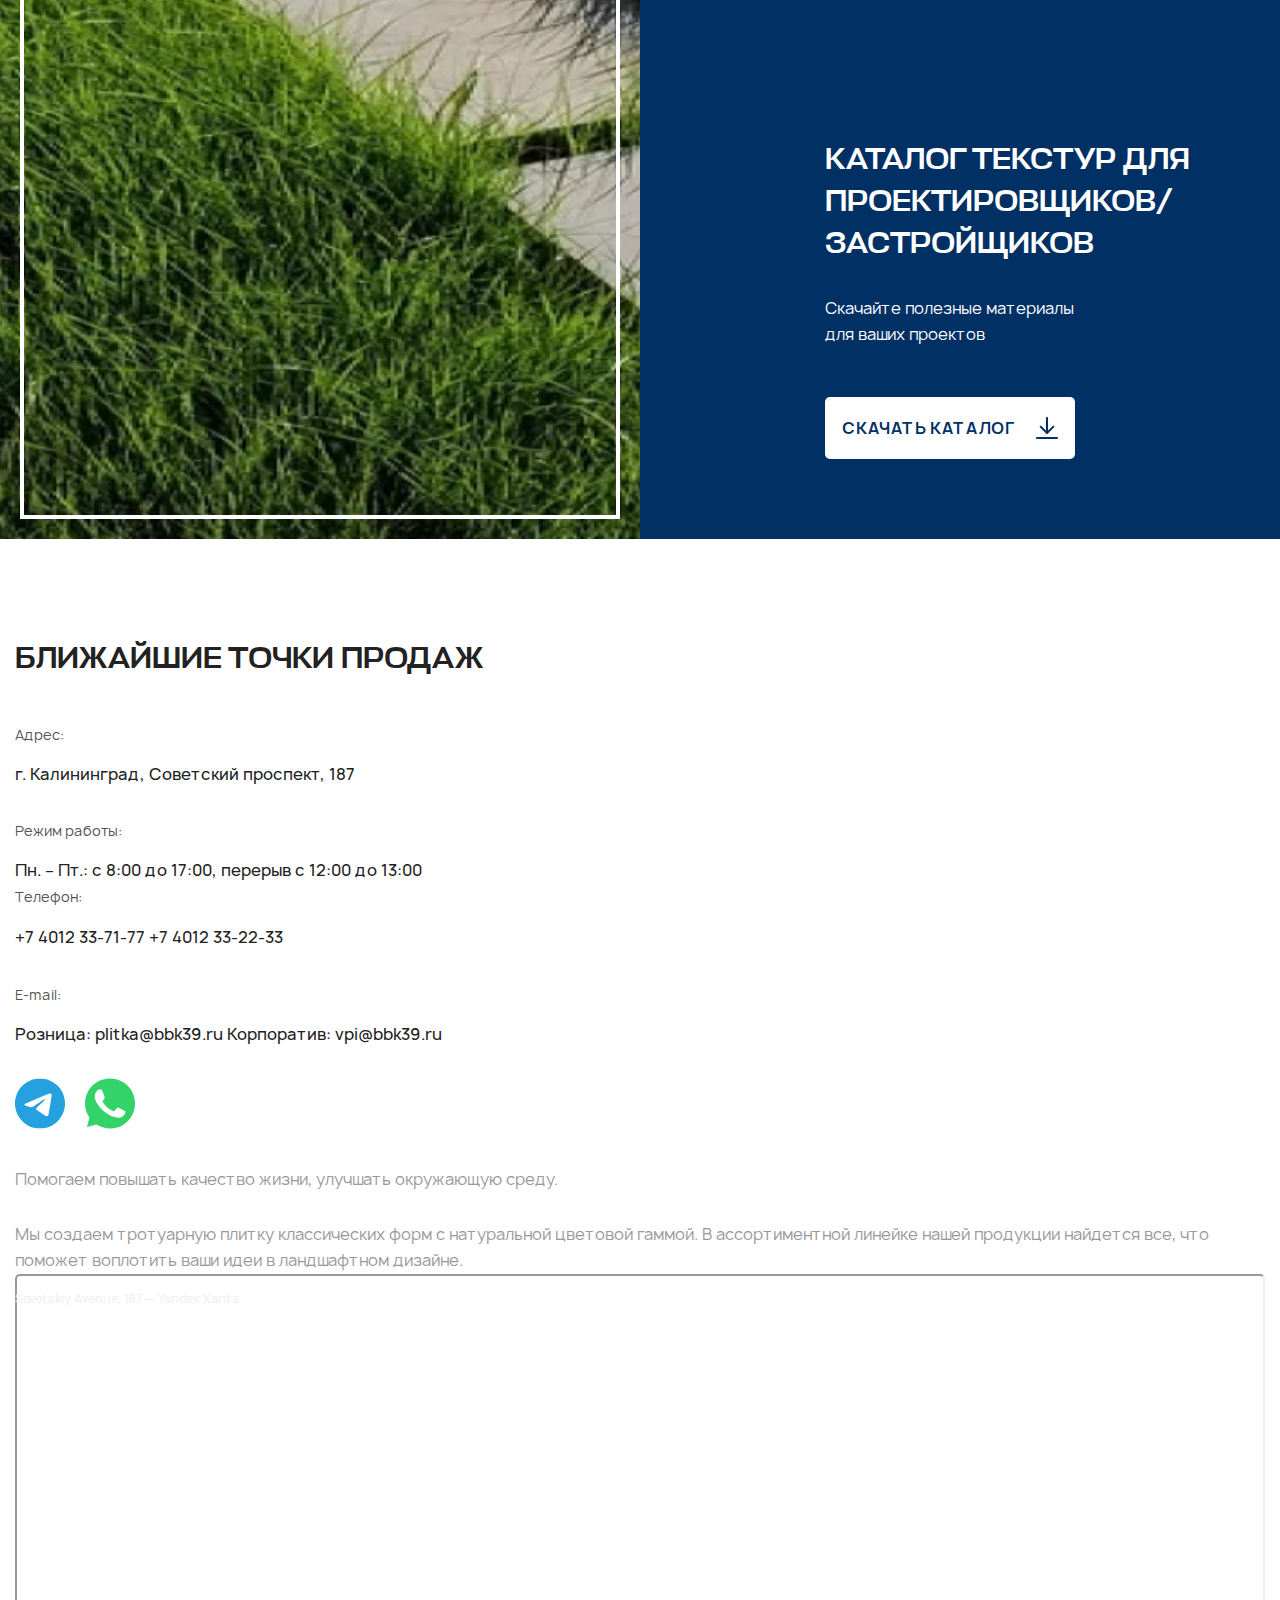
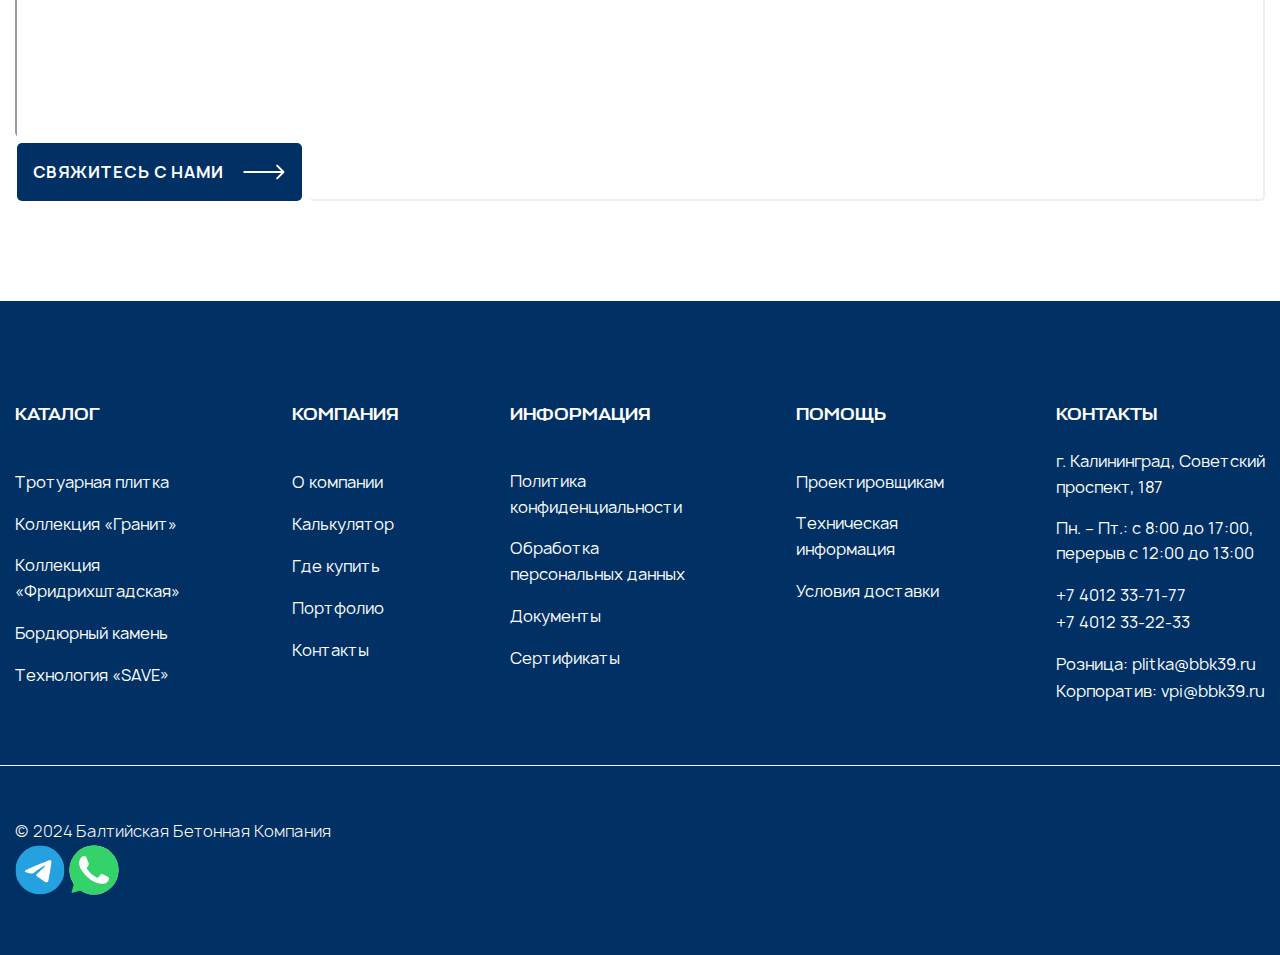
==== commit c27b4709: "footer link delete" ====
--- a/index.html
+++ b/index.html
@@ -1452,16 +1452,6 @@
                                         Условия доставки
                                     </a>
                                 </li>
-                                <li>
-                                    <a href="#">
-                                        Гарантия на товар
-                                    </a>
-                                </li>
-                                <li>
-                                    <a href="#">
-                                        Вопрос-ответ
-                                    </a>
-                                </li>
                             </ul>
                         </div>
                     </div>
